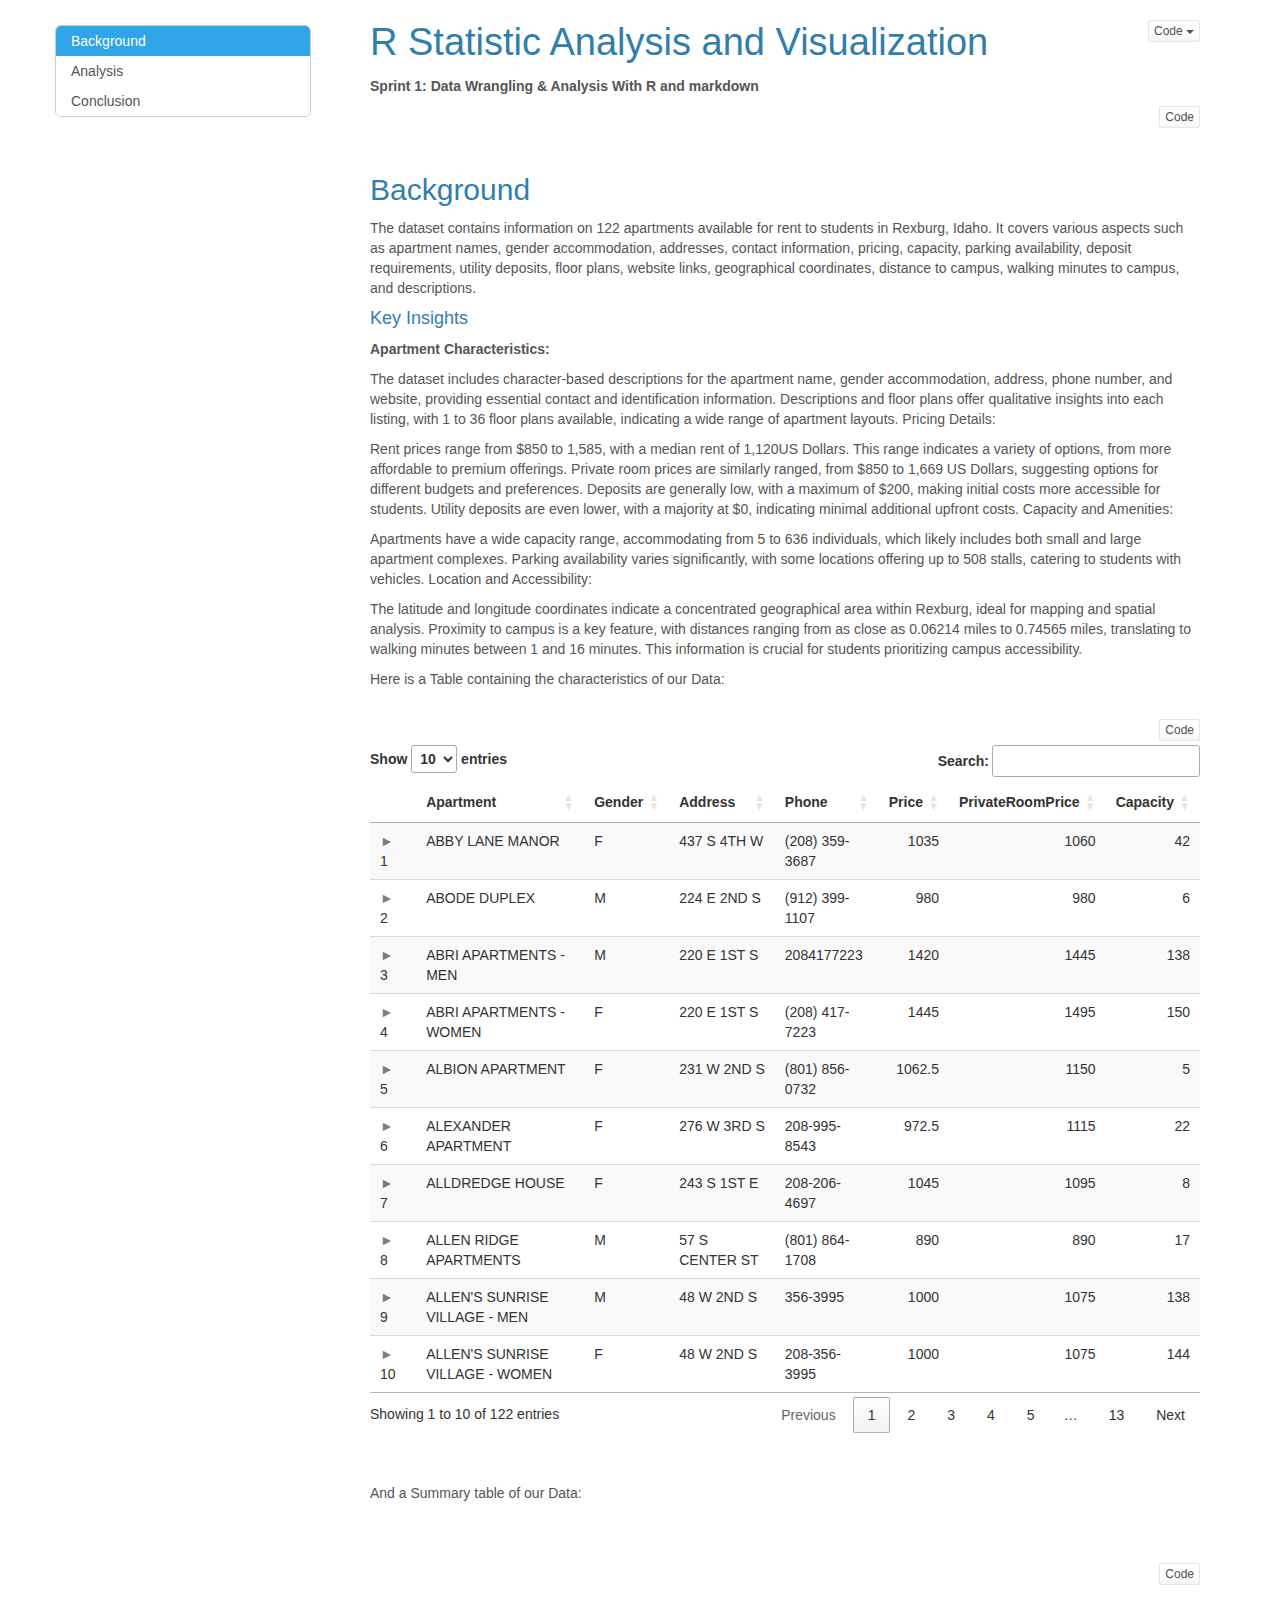
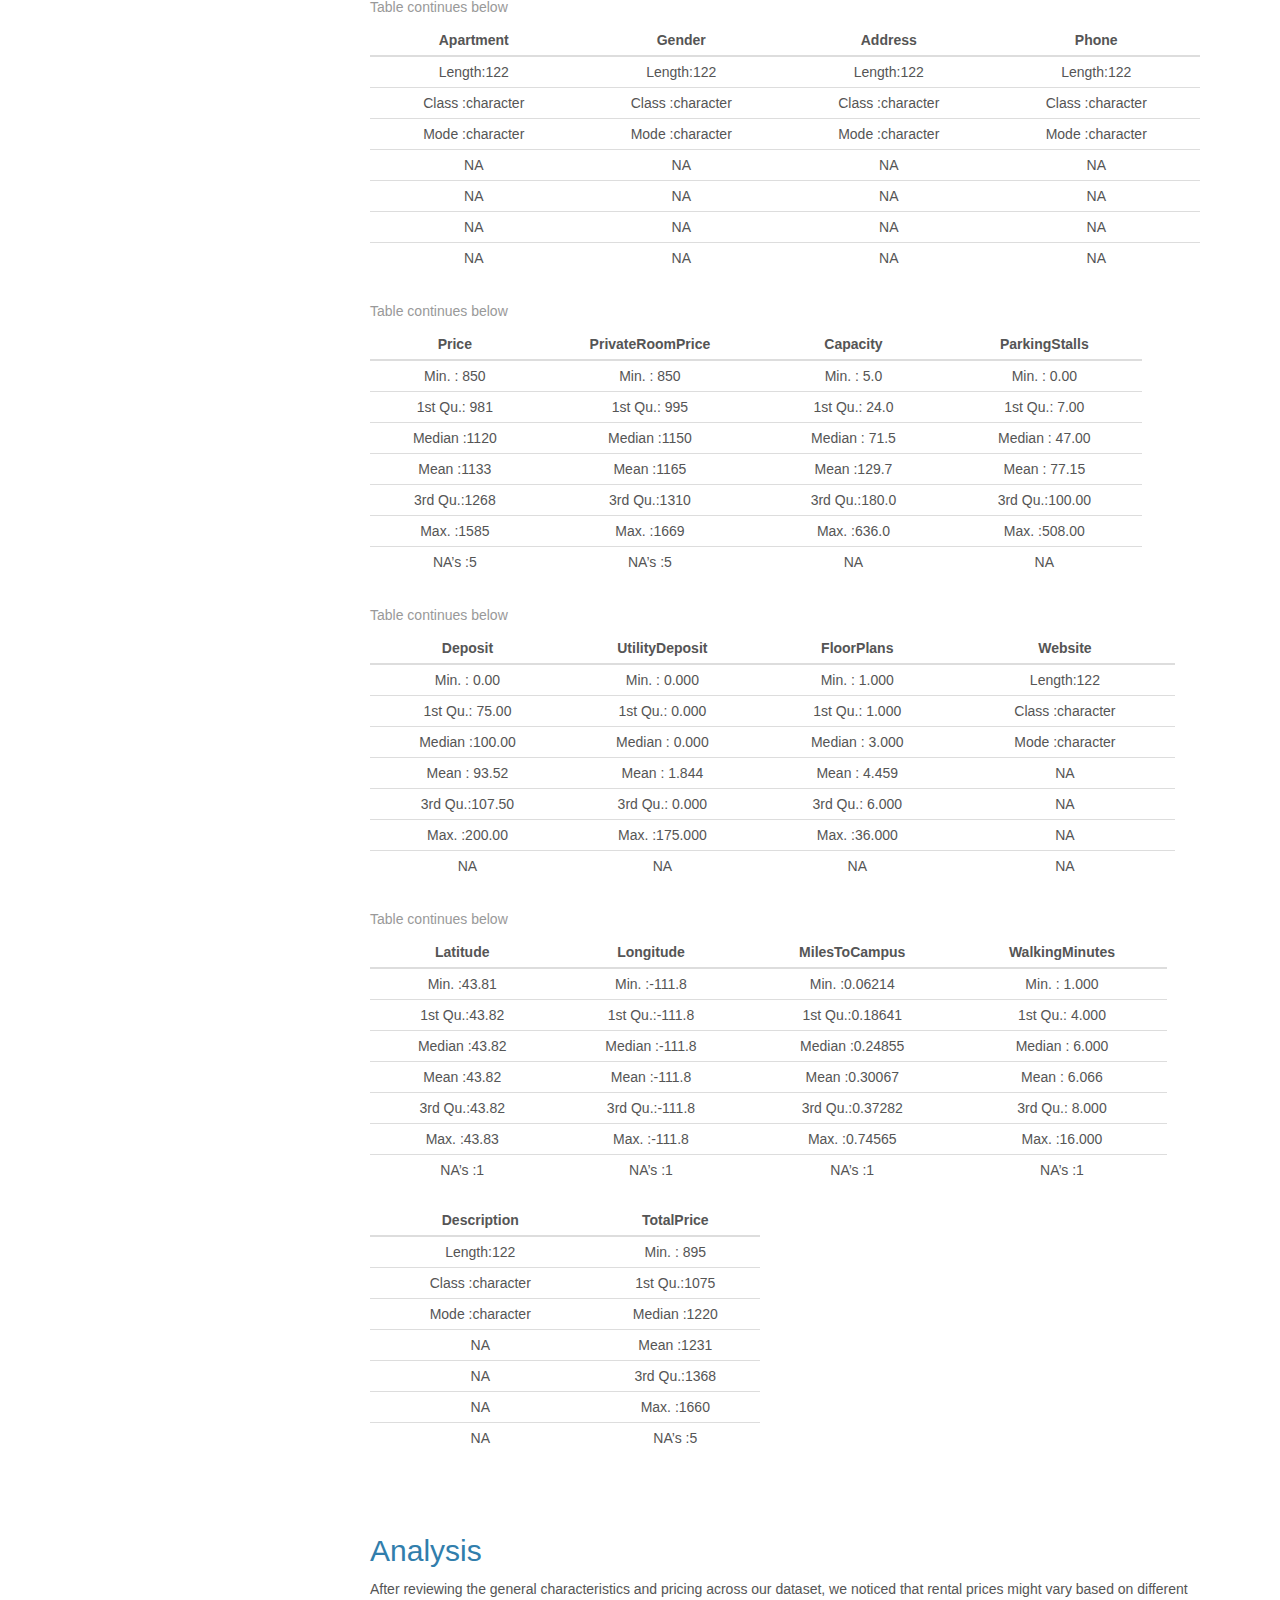
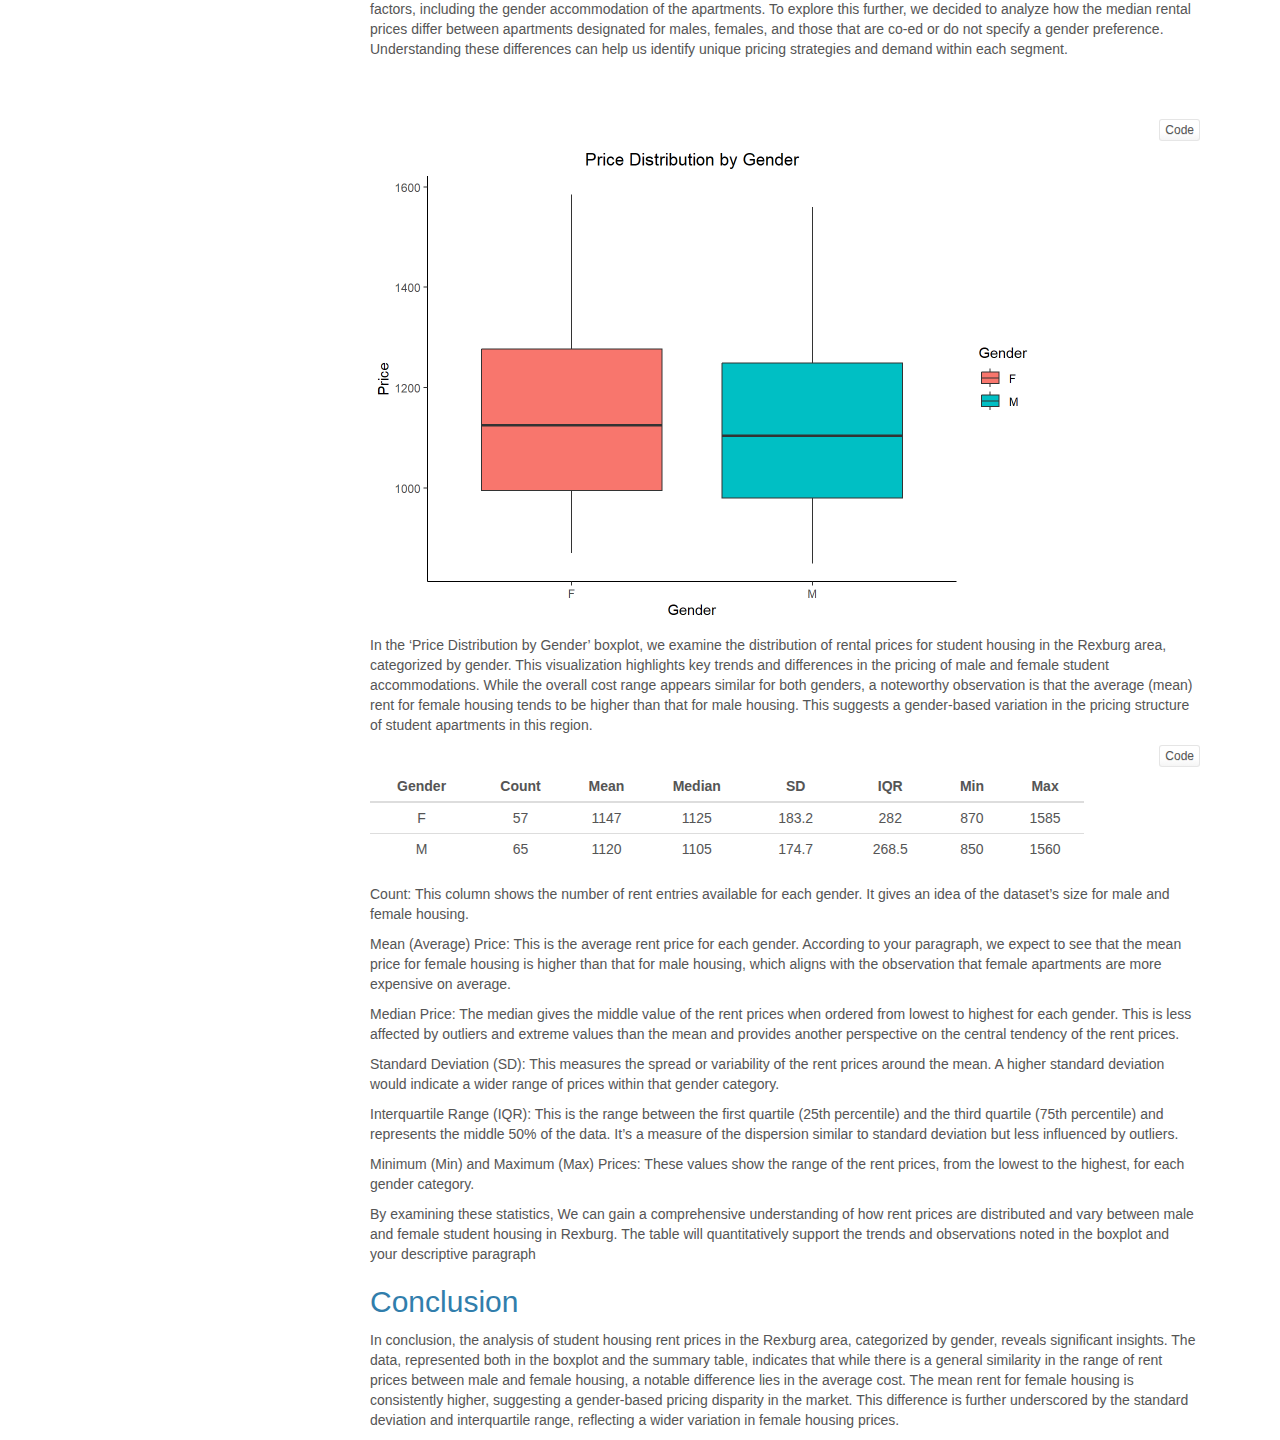
==== R Statistic Analysis and Visualization/R-Data-Analysis.html @ ce776a3b "update 5/12/24" ====
<!DOCTYPE html>

<html>

<head>

<meta charset="utf-8" />
<meta name="generator" content="pandoc" />
<meta http-equiv="X-UA-Compatible" content="IE=EDGE" />




<title>R Statistic Analysis and Visualization</title>

<script>// Pandoc 2.9 adds attributes on both header and div. We remove the former (to
// be compatible with the behavior of Pandoc < 2.8).
document.addEventListener('DOMContentLoaded', function(e) {
  var hs = document.querySelectorAll("div.section[class*='level'] > :first-child");
  var i, h, a;
  for (i = 0; i < hs.length; i++) {
    h = hs[i];
    if (!/^h[1-6]$/i.test(h.tagName)) continue;  // it should be a header h1-h6
    a = h.attributes;
    while (a.length > 0) h.removeAttribute(a[0].name);
  }
});
</script>
<script>/*! jQuery v3.6.0 | (c) OpenJS Foundation and other contributors | jquery.org/license */
!function(e,t){"use strict";"object"==typeof module&&"object"==typeof module.exports?module.exports=e.document?t(e,!0):function(e){if(!e.document)throw new Error("jQuery requires a window with a document");return t(e)}:t(e)}("undefined"!=typeof window?window:this,function(C,e){"use strict";var t=[],r=Object.getPrototypeOf,s=t.slice,g=t.flat?function(e){return t.flat.call(e)}:function(e){return t.concat.apply([],e)},u=t.push,i=t.indexOf,n={},o=n.toString,v=n.hasOwnProperty,a=v.toString,l=a.call(Object),y={},m=function(e){return"function"==typeof e&&"number"!=typeof e.nodeType&&"function"!=typeof e.item},x=function(e){return null!=e&&e===e.window},E=C.document,c={type:!0,src:!0,nonce:!0,noModule:!0};function b(e,t,n){var r,i,o=(n=n||E).createElement("script");if(o.text=e,t)for(r in c)(i=t[r]||t.getAttribute&&t.getAttribute(r))&&o.setAttribute(r,i);n.head.appendChild(o).parentNode.removeChild(o)}function w(e){return null==e?e+"":"object"==typeof e||"function"==typeof e?n[o.call(e)]||"object":typeof e}var f="3.6.0",S=function(e,t){return new S.fn.init(e,t)};function p(e){var t=!!e&&"length"in e&&e.length,n=w(e);return!m(e)&&!x(e)&&("array"===n||0===t||"number"==typeof t&&0<t&&t-1 in e)}S.fn=S.prototype={jquery:f,constructor:S,length:0,toArray:function(){return s.call(this)},get:function(e){return null==e?s.call(this):e<0?this[e+this.length]:this[e]},pushStack:function(e){var t=S.merge(this.constructor(),e);return t.prevObject=this,t},each:function(e){return S.each(this,e)},map:function(n){return this.pushStack(S.map(this,function(e,t){return n.call(e,t,e)}))},slice:function(){return this.pushStack(s.apply(this,arguments))},first:function(){return this.eq(0)},last:function(){return this.eq(-1)},even:function(){return this.pushStack(S.grep(this,function(e,t){return(t+1)%2}))},odd:function(){return this.pushStack(S.grep(this,function(e,t){return t%2}))},eq:function(e){var t=this.length,n=+e+(e<0?t:0);return this.pushStack(0<=n&&n<t?[this[n]]:[])},end:function(){return this.prevObject||this.constructor()},push:u,sort:t.sort,splice:t.splice},S.extend=S.fn.extend=function(){var e,t,n,r,i,o,a=arguments[0]||{},s=1,u=arguments.length,l=!1;for("boolean"==typeof a&&(l=a,a=arguments[s]||{},s++),"object"==typeof a||m(a)||(a={}),s===u&&(a=this,s--);s<u;s++)if(null!=(e=arguments[s]))for(t in e)r=e[t],"__proto__"!==t&&a!==r&&(l&&r&&(S.isPlainObject(r)||(i=Array.isArray(r)))?(n=a[t],o=i&&!Array.isArray(n)?[]:i||S.isPlainObject(n)?n:{},i=!1,a[t]=S.extend(l,o,r)):void 0!==r&&(a[t]=r));return a},S.extend({expando:"jQuery"+(f+Math.random()).replace(/\D/g,""),isReady:!0,error:function(e){throw new Error(e)},noop:function(){},isPlainObject:function(e){var t,n;return!(!e||"[object Object]"!==o.call(e))&&(!(t=r(e))||"function"==typeof(n=v.call(t,"constructor")&&t.constructor)&&a.call(n)===l)},isEmptyObject:function(e){var t;for(t in e)return!1;return!0},globalEval:function(e,t,n){b(e,{nonce:t&&t.nonce},n)},each:function(e,t){var n,r=0;if(p(e)){for(n=e.length;r<n;r++)if(!1===t.call(e[r],r,e[r]))break}else for(r in e)if(!1===t.call(e[r],r,e[r]))break;return e},makeArray:function(e,t){var n=t||[];return null!=e&&(p(Object(e))?S.merge(n,"string"==typeof e?[e]:e):u.call(n,e)),n},inArray:function(e,t,n){return null==t?-1:i.call(t,e,n)},merge:function(e,t){for(var n=+t.length,r=0,i=e.length;r<n;r++)e[i++]=t[r];return e.length=i,e},grep:function(e,t,n){for(var r=[],i=0,o=e.length,a=!n;i<o;i++)!t(e[i],i)!==a&&r.push(e[i]);return r},map:function(e,t,n){var r,i,o=0,a=[];if(p(e))for(r=e.length;o<r;o++)null!=(i=t(e[o],o,n))&&a.push(i);else for(o in e)null!=(i=t(e[o],o,n))&&a.push(i);return g(a)},guid:1,support:y}),"function"==typeof Symbol&&(S.fn[Symbol.iterator]=t[Symbol.iterator]),S.each("Boolean Number String Function Array Date RegExp Object Error Symbol".split(" "),function(e,t){n["[object "+t+"]"]=t.toLowerCase()});var d=function(n){var e,d,b,o,i,h,f,g,w,u,l,T,C,a,E,v,s,c,y,S="sizzle"+1*new Date,p=n.document,k=0,r=0,m=ue(),x=ue(),A=ue(),N=ue(),j=function(e,t){return e===t&&(l=!0),0},D={}.hasOwnProperty,t=[],q=t.pop,L=t.push,H=t.push,O=t.slice,P=function(e,t){for(var n=0,r=e.length;n<r;n++)if(e[n]===t)return n;return-1},R="checked|selected|async|autofocus|autoplay|controls|defer|disabled|hidden|ismap|loop|multiple|open|readonly|required|scoped",M="[\\x20\\t\\r\\n\\f]",I="(?:\\\\[\\da-fA-F]{1,6}"+M+"?|\\\\[^\\r\\n\\f]|[\\w-]|[^\0-\\x7f])+",W="\\["+M+"*("+I+")(?:"+M+"*([*^$|!~]?=)"+M+"*(?:'((?:\\\\.|[^\\\\'])*)'|\"((?:\\\\.|[^\\\\\"])*)\"|("+I+"))|)"+M+"*\\]",F=":("+I+")(?:\\((('((?:\\\\.|[^\\\\'])*)'|\"((?:\\\\.|[^\\\\\"])*)\")|((?:\\\\.|[^\\\\()[\\]]|"+W+")*)|.*)\\)|)",B=new RegExp(M+"+","g"),$=new RegExp("^"+M+"+|((?:^|[^\\\\])(?:\\\\.)*)"+M+"+$","g"),_=new RegExp("^"+M+"*,"+M+"*"),z=new RegExp("^"+M+"*([>+~]|"+M+")"+M+"*"),U=new RegExp(M+"|>"),X=new RegExp(F),V=new RegExp("^"+I+"$"),G={ID:new RegExp("^#("+I+")"),CLASS:new RegExp("^\\.("+I+")"),TAG:new RegExp("^("+I+"|[*])"),ATTR:new RegExp("^"+W),PSEUDO:new RegExp("^"+F),CHILD:new RegExp("^:(only|first|last|nth|nth-last)-(child|of-type)(?:\\("+M+"*(even|odd|(([+-]|)(\\d*)n|)"+M+"*(?:([+-]|)"+M+"*(\\d+)|))"+M+"*\\)|)","i"),bool:new RegExp("^(?:"+R+")$","i"),needsContext:new RegExp("^"+M+"*[>+~]|:(even|odd|eq|gt|lt|nth|first|last)(?:\\("+M+"*((?:-\\d)?\\d*)"+M+"*\\)|)(?=[^-]|$)","i")},Y=/HTML$/i,Q=/^(?:input|select|textarea|button)$/i,J=/^h\d$/i,K=/^[^{]+\{\s*\[native \w/,Z=/^(?:#([\w-]+)|(\w+)|\.([\w-]+))$/,ee=/[+~]/,te=new RegExp("\\\\[\\da-fA-F]{1,6}"+M+"?|\\\\([^\\r\\n\\f])","g"),ne=function(e,t){var n="0x"+e.slice(1)-65536;return t||(n<0?String.fromCharCode(n+65536):String.fromCharCode(n>>10|55296,1023&n|56320))},re=/([\0-\x1f\x7f]|^-?\d)|^-$|[^\0-\x1f\x7f-\uFFFF\w-]/g,ie=function(e,t){return t?"\0"===e?"\ufffd":e.slice(0,-1)+"\\"+e.charCodeAt(e.length-1).toString(16)+" ":"\\"+e},oe=function(){T()},ae=be(function(e){return!0===e.disabled&&"fieldset"===e.nodeName.toLowerCase()},{dir:"parentNode",next:"legend"});try{H.apply(t=O.call(p.childNodes),p.childNodes),t[p.childNodes.length].nodeType}catch(e){H={apply:t.length?function(e,t){L.apply(e,O.call(t))}:function(e,t){var n=e.length,r=0;while(e[n++]=t[r++]);e.length=n-1}}}function se(t,e,n,r){var i,o,a,s,u,l,c,f=e&&e.ownerDocument,p=e?e.nodeType:9;if(n=n||[],"string"!=typeof t||!t||1!==p&&9!==p&&11!==p)return n;if(!r&&(T(e),e=e||C,E)){if(11!==p&&(u=Z.exec(t)))if(i=u[1]){if(9===p){if(!(a=e.getElementById(i)))return n;if(a.id===i)return n.push(a),n}else if(f&&(a=f.getElementById(i))&&y(e,a)&&a.id===i)return n.push(a),n}else{if(u[2])return H.apply(n,e.getElementsByTagName(t)),n;if((i=u[3])&&d.getElementsByClassName&&e.getElementsByClassName)return H.apply(n,e.getElementsByClassName(i)),n}if(d.qsa&&!N[t+" "]&&(!v||!v.test(t))&&(1!==p||"object"!==e.nodeName.toLowerCase())){if(c=t,f=e,1===p&&(U.test(t)||z.test(t))){(f=ee.test(t)&&ye(e.parentNode)||e)===e&&d.scope||((s=e.getAttribute("id"))?s=s.replace(re,ie):e.setAttribute("id",s=S)),o=(l=h(t)).length;while(o--)l[o]=(s?"#"+s:":scope")+" "+xe(l[o]);c=l.join(",")}try{return H.apply(n,f.querySelectorAll(c)),n}catch(e){N(t,!0)}finally{s===S&&e.removeAttribute("id")}}}return g(t.replace($,"$1"),e,n,r)}function ue(){var r=[];return function e(t,n){return r.push(t+" ")>b.cacheLength&&delete e[r.shift()],e[t+" "]=n}}function le(e){return e[S]=!0,e}function ce(e){var t=C.createElement("fieldset");try{return!!e(t)}catch(e){return!1}finally{t.parentNode&&t.parentNode.removeChild(t),t=null}}function fe(e,t){var n=e.split("|"),r=n.length;while(r--)b.attrHandle[n[r]]=t}function pe(e,t){var n=t&&e,r=n&&1===e.nodeType&&1===t.nodeType&&e.sourceIndex-t.sourceIndex;if(r)return r;if(n)while(n=n.nextSibling)if(n===t)return-1;return e?1:-1}function de(t){return function(e){return"input"===e.nodeName.toLowerCase()&&e.type===t}}function he(n){return function(e){var t=e.nodeName.toLowerCase();return("input"===t||"button"===t)&&e.type===n}}function ge(t){return function(e){return"form"in e?e.parentNode&&!1===e.disabled?"label"in e?"label"in e.parentNode?e.parentNode.disabled===t:e.disabled===t:e.isDisabled===t||e.isDisabled!==!t&&ae(e)===t:e.disabled===t:"label"in e&&e.disabled===t}}function ve(a){return le(function(o){return o=+o,le(function(e,t){var n,r=a([],e.length,o),i=r.length;while(i--)e[n=r[i]]&&(e[n]=!(t[n]=e[n]))})})}function ye(e){return e&&"undefined"!=typeof e.getElementsByTagName&&e}for(e in d=se.support={},i=se.isXML=function(e){var t=e&&e.namespaceURI,n=e&&(e.ownerDocument||e).documentElement;return!Y.test(t||n&&n.nodeName||"HTML")},T=se.setDocument=function(e){var t,n,r=e?e.ownerDocument||e:p;return r!=C&&9===r.nodeType&&r.documentElement&&(a=(C=r).documentElement,E=!i(C),p!=C&&(n=C.defaultView)&&n.top!==n&&(n.addEventListener?n.addEventListener("unload",oe,!1):n.attachEvent&&n.attachEvent("onunload",oe)),d.scope=ce(function(e){return a.appendChild(e).appendChild(C.createElement("div")),"undefined"!=typeof e.querySelectorAll&&!e.querySelectorAll(":scope fieldset div").length}),d.attributes=ce(function(e){return e.className="i",!e.getAttribute("className")}),d.getElementsByTagName=ce(function(e){return e.appendChild(C.createComment("")),!e.getElementsByTagName("*").length}),d.getElementsByClassName=K.test(C.getElementsByClassName),d.getById=ce(function(e){return a.appendChild(e).id=S,!C.getElementsByName||!C.getElementsByName(S).length}),d.getById?(b.filter.ID=function(e){var t=e.replace(te,ne);return function(e){return e.getAttribute("id")===t}},b.find.ID=function(e,t){if("undefined"!=typeof t.getElementById&&E){var n=t.getElementById(e);return n?[n]:[]}}):(b.filter.ID=function(e){var n=e.replace(te,ne);return function(e){var t="undefined"!=typeof e.getAttributeNode&&e.getAttributeNode("id");return t&&t.value===n}},b.find.ID=function(e,t){if("undefined"!=typeof t.getElementById&&E){var n,r,i,o=t.getElementById(e);if(o){if((n=o.getAttributeNode("id"))&&n.value===e)return[o];i=t.getElementsByName(e),r=0;while(o=i[r++])if((n=o.getAttributeNode("id"))&&n.value===e)return[o]}return[]}}),b.find.TAG=d.getElementsByTagName?function(e,t){return"undefined"!=typeof t.getElementsByTagName?t.getElementsByTagName(e):d.qsa?t.querySelectorAll(e):void 0}:function(e,t){var n,r=[],i=0,o=t.getElementsByTagName(e);if("*"===e){while(n=o[i++])1===n.nodeType&&r.push(n);return r}return o},b.find.CLASS=d.getElementsByClassName&&function(e,t){if("undefined"!=typeof t.getElementsByClassName&&E)return t.getElementsByClassName(e)},s=[],v=[],(d.qsa=K.test(C.querySelectorAll))&&(ce(function(e){var t;a.appendChild(e).innerHTML="<a id='"+S+"'></a><select id='"+S+"-\r\\' msallowcapture=''><option selected=''></option></select>",e.querySelectorAll("[msallowcapture^='']").length&&v.push("[*^$]="+M+"*(?:''|\"\")"),e.querySelectorAll("[selected]").length||v.push("\\["+M+"*(?:value|"+R+")"),e.querySelectorAll("[id~="+S+"-]").length||v.push("~="),(t=C.createElement("input")).setAttribute("name",""),e.appendChild(t),e.querySelectorAll("[name='']").length||v.push("\\["+M+"*name"+M+"*="+M+"*(?:''|\"\")"),e.querySelectorAll(":checked").length||v.push(":checked"),e.querySelectorAll("a#"+S+"+*").length||v.push(".#.+[+~]"),e.querySelectorAll("\\\f"),v.push("[\\r\\n\\f]")}),ce(function(e){e.innerHTML="<a href='' disabled='disabled'></a><select disabled='disabled'><option/></select>";var t=C.createElement("input");t.setAttribute("type","hidden"),e.appendChild(t).setAttribute("name","D"),e.querySelectorAll("[name=d]").length&&v.push("name"+M+"*[*^$|!~]?="),2!==e.querySelectorAll(":enabled").length&&v.push(":enabled",":disabled"),a.appendChild(e).disabled=!0,2!==e.querySelectorAll(":disabled").length&&v.push(":enabled",":disabled"),e.querySelectorAll("*,:x"),v.push(",.*:")})),(d.matchesSelector=K.test(c=a.matches||a.webkitMatchesSelector||a.mozMatchesSelector||a.oMatchesSelector||a.msMatchesSelector))&&ce(function(e){d.disconnectedMatch=c.call(e,"*"),c.call(e,"[s!='']:x"),s.push("!=",F)}),v=v.length&&new RegExp(v.join("|")),s=s.length&&new RegExp(s.join("|")),t=K.test(a.compareDocumentPosition),y=t||K.test(a.contains)?function(e,t){var n=9===e.nodeType?e.documentElement:e,r=t&&t.parentNode;return e===r||!(!r||1!==r.nodeType||!(n.contains?n.contains(r):e.compareDocumentPosition&&16&e.compareDocumentPosition(r)))}:function(e,t){if(t)while(t=t.parentNode)if(t===e)return!0;return!1},j=t?function(e,t){if(e===t)return l=!0,0;var n=!e.compareDocumentPosition-!t.compareDocumentPosition;return n||(1&(n=(e.ownerDocument||e)==(t.ownerDocument||t)?e.compareDocumentPosition(t):1)||!d.sortDetached&&t.compareDocumentPosition(e)===n?e==C||e.ownerDocument==p&&y(p,e)?-1:t==C||t.ownerDocument==p&&y(p,t)?1:u?P(u,e)-P(u,t):0:4&n?-1:1)}:function(e,t){if(e===t)return l=!0,0;var n,r=0,i=e.parentNode,o=t.parentNode,a=[e],s=[t];if(!i||!o)return e==C?-1:t==C?1:i?-1:o?1:u?P(u,e)-P(u,t):0;if(i===o)return pe(e,t);n=e;while(n=n.parentNode)a.unshift(n);n=t;while(n=n.parentNode)s.unshift(n);while(a[r]===s[r])r++;return r?pe(a[r],s[r]):a[r]==p?-1:s[r]==p?1:0}),C},se.matches=function(e,t){return se(e,null,null,t)},se.matchesSelector=function(e,t){if(T(e),d.matchesSelector&&E&&!N[t+" "]&&(!s||!s.test(t))&&(!v||!v.test(t)))try{var n=c.call(e,t);if(n||d.disconnectedMatch||e.document&&11!==e.document.nodeType)return n}catch(e){N(t,!0)}return 0<se(t,C,null,[e]).length},se.contains=function(e,t){return(e.ownerDocument||e)!=C&&T(e),y(e,t)},se.attr=function(e,t){(e.ownerDocument||e)!=C&&T(e);var n=b.attrHandle[t.toLowerCase()],r=n&&D.call(b.attrHandle,t.toLowerCase())?n(e,t,!E):void 0;return void 0!==r?r:d.attributes||!E?e.getAttribute(t):(r=e.getAttributeNode(t))&&r.specified?r.value:null},se.escape=function(e){return(e+"").replace(re,ie)},se.error=function(e){throw new Error("Syntax error, unrecognized expression: "+e)},se.uniqueSort=function(e){var t,n=[],r=0,i=0;if(l=!d.detectDuplicates,u=!d.sortStable&&e.slice(0),e.sort(j),l){while(t=e[i++])t===e[i]&&(r=n.push(i));while(r--)e.splice(n[r],1)}return u=null,e},o=se.getText=function(e){var t,n="",r=0,i=e.nodeType;if(i){if(1===i||9===i||11===i){if("string"==typeof e.textContent)return e.textContent;for(e=e.firstChild;e;e=e.nextSibling)n+=o(e)}else if(3===i||4===i)return e.nodeValue}else while(t=e[r++])n+=o(t);return n},(b=se.selectors={cacheLength:50,createPseudo:le,match:G,attrHandle:{},find:{},relative:{">":{dir:"parentNode",first:!0}," ":{dir:"parentNode"},"+":{dir:"previousSibling",first:!0},"~":{dir:"previousSibling"}},preFilter:{ATTR:function(e){return e[1]=e[1].replace(te,ne),e[3]=(e[3]||e[4]||e[5]||"").replace(te,ne),"~="===e[2]&&(e[3]=" "+e[3]+" "),e.slice(0,4)},CHILD:function(e){return e[1]=e[1].toLowerCase(),"nth"===e[1].slice(0,3)?(e[3]||se.error(e[0]),e[4]=+(e[4]?e[5]+(e[6]||1):2*("even"===e[3]||"odd"===e[3])),e[5]=+(e[7]+e[8]||"odd"===e[3])):e[3]&&se.error(e[0]),e},PSEUDO:function(e){var t,n=!e[6]&&e[2];return G.CHILD.test(e[0])?null:(e[3]?e[2]=e[4]||e[5]||"":n&&X.test(n)&&(t=h(n,!0))&&(t=n.indexOf(")",n.length-t)-n.length)&&(e[0]=e[0].slice(0,t),e[2]=n.slice(0,t)),e.slice(0,3))}},filter:{TAG:function(e){var t=e.replace(te,ne).toLowerCase();return"*"===e?function(){return!0}:function(e){return e.nodeName&&e.nodeName.toLowerCase()===t}},CLASS:function(e){var t=m[e+" "];return t||(t=new RegExp("(^|"+M+")"+e+"("+M+"|$)"))&&m(e,function(e){return t.test("string"==typeof e.className&&e.className||"undefined"!=typeof e.getAttribute&&e.getAttribute("class")||"")})},ATTR:function(n,r,i){return function(e){var t=se.attr(e,n);return null==t?"!="===r:!r||(t+="","="===r?t===i:"!="===r?t!==i:"^="===r?i&&0===t.indexOf(i):"*="===r?i&&-1<t.indexOf(i):"$="===r?i&&t.slice(-i.length)===i:"~="===r?-1<(" "+t.replace(B," ")+" ").indexOf(i):"|="===r&&(t===i||t.slice(0,i.length+1)===i+"-"))}},CHILD:function(h,e,t,g,v){var y="nth"!==h.slice(0,3),m="last"!==h.slice(-4),x="of-type"===e;return 1===g&&0===v?function(e){return!!e.parentNode}:function(e,t,n){var r,i,o,a,s,u,l=y!==m?"nextSibling":"previousSibling",c=e.parentNode,f=x&&e.nodeName.toLowerCase(),p=!n&&!x,d=!1;if(c){if(y){while(l){a=e;while(a=a[l])if(x?a.nodeName.toLowerCase()===f:1===a.nodeType)return!1;u=l="only"===h&&!u&&"nextSibling"}return!0}if(u=[m?c.firstChild:c.lastChild],m&&p){d=(s=(r=(i=(o=(a=c)[S]||(a[S]={}))[a.uniqueID]||(o[a.uniqueID]={}))[h]||[])[0]===k&&r[1])&&r[2],a=s&&c.childNodes[s];while(a=++s&&a&&a[l]||(d=s=0)||u.pop())if(1===a.nodeType&&++d&&a===e){i[h]=[k,s,d];break}}else if(p&&(d=s=(r=(i=(o=(a=e)[S]||(a[S]={}))[a.uniqueID]||(o[a.uniqueID]={}))[h]||[])[0]===k&&r[1]),!1===d)while(a=++s&&a&&a[l]||(d=s=0)||u.pop())if((x?a.nodeName.toLowerCase()===f:1===a.nodeType)&&++d&&(p&&((i=(o=a[S]||(a[S]={}))[a.uniqueID]||(o[a.uniqueID]={}))[h]=[k,d]),a===e))break;return(d-=v)===g||d%g==0&&0<=d/g}}},PSEUDO:function(e,o){var t,a=b.pseudos[e]||b.setFilters[e.toLowerCase()]||se.error("unsupported pseudo: "+e);return a[S]?a(o):1<a.length?(t=[e,e,"",o],b.setFilters.hasOwnProperty(e.toLowerCase())?le(function(e,t){var n,r=a(e,o),i=r.length;while(i--)e[n=P(e,r[i])]=!(t[n]=r[i])}):function(e){return a(e,0,t)}):a}},pseudos:{not:le(function(e){var r=[],i=[],s=f(e.replace($,"$1"));return s[S]?le(function(e,t,n,r){var i,o=s(e,null,r,[]),a=e.length;while(a--)(i=o[a])&&(e[a]=!(t[a]=i))}):function(e,t,n){return r[0]=e,s(r,null,n,i),r[0]=null,!i.pop()}}),has:le(function(t){return function(e){return 0<se(t,e).length}}),contains:le(function(t){return t=t.replace(te,ne),function(e){return-1<(e.textContent||o(e)).indexOf(t)}}),lang:le(function(n){return V.test(n||"")||se.error("unsupported lang: "+n),n=n.replace(te,ne).toLowerCase(),function(e){var t;do{if(t=E?e.lang:e.getAttribute("xml:lang")||e.getAttribute("lang"))return(t=t.toLowerCase())===n||0===t.indexOf(n+"-")}while((e=e.parentNode)&&1===e.nodeType);return!1}}),target:function(e){var t=n.location&&n.location.hash;return t&&t.slice(1)===e.id},root:function(e){return e===a},focus:function(e){return e===C.activeElement&&(!C.hasFocus||C.hasFocus())&&!!(e.type||e.href||~e.tabIndex)},enabled:ge(!1),disabled:ge(!0),checked:function(e){var t=e.nodeName.toLowerCase();return"input"===t&&!!e.checked||"option"===t&&!!e.selected},selected:function(e){return e.parentNode&&e.parentNode.selectedIndex,!0===e.selected},empty:function(e){for(e=e.firstChild;e;e=e.nextSibling)if(e.nodeType<6)return!1;return!0},parent:function(e){return!b.pseudos.empty(e)},header:function(e){return J.test(e.nodeName)},input:function(e){return Q.test(e.nodeName)},button:function(e){var t=e.nodeName.toLowerCase();return"input"===t&&"button"===e.type||"button"===t},text:function(e){var t;return"input"===e.nodeName.toLowerCase()&&"text"===e.type&&(null==(t=e.getAttribute("type"))||"text"===t.toLowerCase())},first:ve(function(){return[0]}),last:ve(function(e,t){return[t-1]}),eq:ve(function(e,t,n){return[n<0?n+t:n]}),even:ve(function(e,t){for(var n=0;n<t;n+=2)e.push(n);return e}),odd:ve(function(e,t){for(var n=1;n<t;n+=2)e.push(n);return e}),lt:ve(function(e,t,n){for(var r=n<0?n+t:t<n?t:n;0<=--r;)e.push(r);return e}),gt:ve(function(e,t,n){for(var r=n<0?n+t:n;++r<t;)e.push(r);return e})}}).pseudos.nth=b.pseudos.eq,{radio:!0,checkbox:!0,file:!0,password:!0,image:!0})b.pseudos[e]=de(e);for(e in{submit:!0,reset:!0})b.pseudos[e]=he(e);function me(){}function xe(e){for(var t=0,n=e.length,r="";t<n;t++)r+=e[t].value;return r}function be(s,e,t){var u=e.dir,l=e.next,c=l||u,f=t&&"parentNode"===c,p=r++;return e.first?function(e,t,n){while(e=e[u])if(1===e.nodeType||f)return s(e,t,n);return!1}:function(e,t,n){var r,i,o,a=[k,p];if(n){while(e=e[u])if((1===e.nodeType||f)&&s(e,t,n))return!0}else while(e=e[u])if(1===e.nodeType||f)if(i=(o=e[S]||(e[S]={}))[e.uniqueID]||(o[e.uniqueID]={}),l&&l===e.nodeName.toLowerCase())e=e[u]||e;else{if((r=i[c])&&r[0]===k&&r[1]===p)return a[2]=r[2];if((i[c]=a)[2]=s(e,t,n))return!0}return!1}}function we(i){return 1<i.length?function(e,t,n){var r=i.length;while(r--)if(!i[r](e,t,n))return!1;return!0}:i[0]}function Te(e,t,n,r,i){for(var o,a=[],s=0,u=e.length,l=null!=t;s<u;s++)(o=e[s])&&(n&&!n(o,r,i)||(a.push(o),l&&t.push(s)));return a}function Ce(d,h,g,v,y,e){return v&&!v[S]&&(v=Ce(v)),y&&!y[S]&&(y=Ce(y,e)),le(function(e,t,n,r){var i,o,a,s=[],u=[],l=t.length,c=e||function(e,t,n){for(var r=0,i=t.length;r<i;r++)se(e,t[r],n);return n}(h||"*",n.nodeType?[n]:n,[]),f=!d||!e&&h?c:Te(c,s,d,n,r),p=g?y||(e?d:l||v)?[]:t:f;if(g&&g(f,p,n,r),v){i=Te(p,u),v(i,[],n,r),o=i.length;while(o--)(a=i[o])&&(p[u[o]]=!(f[u[o]]=a))}if(e){if(y||d){if(y){i=[],o=p.length;while(o--)(a=p[o])&&i.push(f[o]=a);y(null,p=[],i,r)}o=p.length;while(o--)(a=p[o])&&-1<(i=y?P(e,a):s[o])&&(e[i]=!(t[i]=a))}}else p=Te(p===t?p.splice(l,p.length):p),y?y(null,t,p,r):H.apply(t,p)})}function Ee(e){for(var i,t,n,r=e.length,o=b.relative[e[0].type],a=o||b.relative[" "],s=o?1:0,u=be(function(e){return e===i},a,!0),l=be(function(e){return-1<P(i,e)},a,!0),c=[function(e,t,n){var r=!o&&(n||t!==w)||((i=t).nodeType?u(e,t,n):l(e,t,n));return i=null,r}];s<r;s++)if(t=b.relative[e[s].type])c=[be(we(c),t)];else{if((t=b.filter[e[s].type].apply(null,e[s].matches))[S]){for(n=++s;n<r;n++)if(b.relative[e[n].type])break;return Ce(1<s&&we(c),1<s&&xe(e.slice(0,s-1).concat({value:" "===e[s-2].type?"*":""})).replace($,"$1"),t,s<n&&Ee(e.slice(s,n)),n<r&&Ee(e=e.slice(n)),n<r&&xe(e))}c.push(t)}return we(c)}return me.prototype=b.filters=b.pseudos,b.setFilters=new me,h=se.tokenize=function(e,t){var n,r,i,o,a,s,u,l=x[e+" "];if(l)return t?0:l.slice(0);a=e,s=[],u=b.preFilter;while(a){for(o in n&&!(r=_.exec(a))||(r&&(a=a.slice(r[0].length)||a),s.push(i=[])),n=!1,(r=z.exec(a))&&(n=r.shift(),i.push({value:n,type:r[0].replace($," ")}),a=a.slice(n.length)),b.filter)!(r=G[o].exec(a))||u[o]&&!(r=u[o](r))||(n=r.shift(),i.push({value:n,type:o,matches:r}),a=a.slice(n.length));if(!n)break}return t?a.length:a?se.error(e):x(e,s).slice(0)},f=se.compile=function(e,t){var n,v,y,m,x,r,i=[],o=[],a=A[e+" "];if(!a){t||(t=h(e)),n=t.length;while(n--)(a=Ee(t[n]))[S]?i.push(a):o.push(a);(a=A(e,(v=o,m=0<(y=i).length,x=0<v.length,r=function(e,t,n,r,i){var o,a,s,u=0,l="0",c=e&&[],f=[],p=w,d=e||x&&b.find.TAG("*",i),h=k+=null==p?1:Math.random()||.1,g=d.length;for(i&&(w=t==C||t||i);l!==g&&null!=(o=d[l]);l++){if(x&&o){a=0,t||o.ownerDocument==C||(T(o),n=!E);while(s=v[a++])if(s(o,t||C,n)){r.push(o);break}i&&(k=h)}m&&((o=!s&&o)&&u--,e&&c.push(o))}if(u+=l,m&&l!==u){a=0;while(s=y[a++])s(c,f,t,n);if(e){if(0<u)while(l--)c[l]||f[l]||(f[l]=q.call(r));f=Te(f)}H.apply(r,f),i&&!e&&0<f.length&&1<u+y.length&&se.uniqueSort(r)}return i&&(k=h,w=p),c},m?le(r):r))).selector=e}return a},g=se.select=function(e,t,n,r){var i,o,a,s,u,l="function"==typeof e&&e,c=!r&&h(e=l.selector||e);if(n=n||[],1===c.length){if(2<(o=c[0]=c[0].slice(0)).length&&"ID"===(a=o[0]).type&&9===t.nodeType&&E&&b.relative[o[1].type]){if(!(t=(b.find.ID(a.matches[0].replace(te,ne),t)||[])[0]))return n;l&&(t=t.parentNode),e=e.slice(o.shift().value.length)}i=G.needsContext.test(e)?0:o.length;while(i--){if(a=o[i],b.relative[s=a.type])break;if((u=b.find[s])&&(r=u(a.matches[0].replace(te,ne),ee.test(o[0].type)&&ye(t.parentNode)||t))){if(o.splice(i,1),!(e=r.length&&xe(o)))return H.apply(n,r),n;break}}}return(l||f(e,c))(r,t,!E,n,!t||ee.test(e)&&ye(t.parentNode)||t),n},d.sortStable=S.split("").sort(j).join("")===S,d.detectDuplicates=!!l,T(),d.sortDetached=ce(function(e){return 1&e.compareDocumentPosition(C.createElement("fieldset"))}),ce(function(e){return e.innerHTML="<a href='#'></a>","#"===e.firstChild.getAttribute("href")})||fe("type|href|height|width",function(e,t,n){if(!n)return e.getAttribute(t,"type"===t.toLowerCase()?1:2)}),d.attributes&&ce(function(e){return e.innerHTML="<input/>",e.firstChild.setAttribute("value",""),""===e.firstChild.getAttribute("value")})||fe("value",function(e,t,n){if(!n&&"input"===e.nodeName.toLowerCase())return e.defaultValue}),ce(function(e){return null==e.getAttribute("disabled")})||fe(R,function(e,t,n){var r;if(!n)return!0===e[t]?t.toLowerCase():(r=e.getAttributeNode(t))&&r.specified?r.value:null}),se}(C);S.find=d,S.expr=d.selectors,S.expr[":"]=S.expr.pseudos,S.uniqueSort=S.unique=d.uniqueSort,S.text=d.getText,S.isXMLDoc=d.isXML,S.contains=d.contains,S.escapeSelector=d.escape;var h=function(e,t,n){var r=[],i=void 0!==n;while((e=e[t])&&9!==e.nodeType)if(1===e.nodeType){if(i&&S(e).is(n))break;r.push(e)}return r},T=function(e,t){for(var n=[];e;e=e.nextSibling)1===e.nodeType&&e!==t&&n.push(e);return n},k=S.expr.match.needsContext;function A(e,t){return e.nodeName&&e.nodeName.toLowerCase()===t.toLowerCase()}var N=/^<([a-z][^\/\0>:\x20\t\r\n\f]*)[\x20\t\r\n\f]*\/?>(?:<\/\1>|)$/i;function j(e,n,r){return m(n)?S.grep(e,function(e,t){return!!n.call(e,t,e)!==r}):n.nodeType?S.grep(e,function(e){return e===n!==r}):"string"!=typeof n?S.grep(e,function(e){return-1<i.call(n,e)!==r}):S.filter(n,e,r)}S.filter=function(e,t,n){var r=t[0];return n&&(e=":not("+e+")"),1===t.length&&1===r.nodeType?S.find.matchesSelector(r,e)?[r]:[]:S.find.matches(e,S.grep(t,function(e){return 1===e.nodeType}))},S.fn.extend({find:function(e){var t,n,r=this.length,i=this;if("string"!=typeof e)return this.pushStack(S(e).filter(function(){for(t=0;t<r;t++)if(S.contains(i[t],this))return!0}));for(n=this.pushStack([]),t=0;t<r;t++)S.find(e,i[t],n);return 1<r?S.uniqueSort(n):n},filter:function(e){return this.pushStack(j(this,e||[],!1))},not:function(e){return this.pushStack(j(this,e||[],!0))},is:function(e){return!!j(this,"string"==typeof e&&k.test(e)?S(e):e||[],!1).length}});var D,q=/^(?:\s*(<[\w\W]+>)[^>]*|#([\w-]+))$/;(S.fn.init=function(e,t,n){var r,i;if(!e)return this;if(n=n||D,"string"==typeof e){if(!(r="<"===e[0]&&">"===e[e.length-1]&&3<=e.length?[null,e,null]:q.exec(e))||!r[1]&&t)return!t||t.jquery?(t||n).find(e):this.constructor(t).find(e);if(r[1]){if(t=t instanceof S?t[0]:t,S.merge(this,S.parseHTML(r[1],t&&t.nodeType?t.ownerDocument||t:E,!0)),N.test(r[1])&&S.isPlainObject(t))for(r in t)m(this[r])?this[r](t[r]):this.attr(r,t[r]);return this}return(i=E.getElementById(r[2]))&&(this[0]=i,this.length=1),this}return e.nodeType?(this[0]=e,this.length=1,this):m(e)?void 0!==n.ready?n.ready(e):e(S):S.makeArray(e,this)}).prototype=S.fn,D=S(E);var L=/^(?:parents|prev(?:Until|All))/,H={children:!0,contents:!0,next:!0,prev:!0};function O(e,t){while((e=e[t])&&1!==e.nodeType);return e}S.fn.extend({has:function(e){var t=S(e,this),n=t.length;return this.filter(function(){for(var e=0;e<n;e++)if(S.contains(this,t[e]))return!0})},closest:function(e,t){var n,r=0,i=this.length,o=[],a="string"!=typeof e&&S(e);if(!k.test(e))for(;r<i;r++)for(n=this[r];n&&n!==t;n=n.parentNode)if(n.nodeType<11&&(a?-1<a.index(n):1===n.nodeType&&S.find.matchesSelector(n,e))){o.push(n);break}return this.pushStack(1<o.length?S.uniqueSort(o):o)},index:function(e){return e?"string"==typeof e?i.call(S(e),this[0]):i.call(this,e.jquery?e[0]:e):this[0]&&this[0].parentNode?this.first().prevAll().length:-1},add:function(e,t){return this.pushStack(S.uniqueSort(S.merge(this.get(),S(e,t))))},addBack:function(e){return this.add(null==e?this.prevObject:this.prevObject.filter(e))}}),S.each({parent:function(e){var t=e.parentNode;return t&&11!==t.nodeType?t:null},parents:function(e){return h(e,"parentNode")},parentsUntil:function(e,t,n){return h(e,"parentNode",n)},next:function(e){return O(e,"nextSibling")},prev:function(e){return O(e,"previousSibling")},nextAll:function(e){return h(e,"nextSibling")},prevAll:function(e){return h(e,"previousSibling")},nextUntil:function(e,t,n){return h(e,"nextSibling",n)},prevUntil:function(e,t,n){return h(e,"previousSibling",n)},siblings:function(e){return T((e.parentNode||{}).firstChild,e)},children:function(e){return T(e.firstChild)},contents:function(e){return null!=e.contentDocument&&r(e.contentDocument)?e.contentDocument:(A(e,"template")&&(e=e.content||e),S.merge([],e.childNodes))}},function(r,i){S.fn[r]=function(e,t){var n=S.map(this,i,e);return"Until"!==r.slice(-5)&&(t=e),t&&"string"==typeof t&&(n=S.filter(t,n)),1<this.length&&(H[r]||S.uniqueSort(n),L.test(r)&&n.reverse()),this.pushStack(n)}});var P=/[^\x20\t\r\n\f]+/g;function R(e){return e}function M(e){throw e}function I(e,t,n,r){var i;try{e&&m(i=e.promise)?i.call(e).done(t).fail(n):e&&m(i=e.then)?i.call(e,t,n):t.apply(void 0,[e].slice(r))}catch(e){n.apply(void 0,[e])}}S.Callbacks=function(r){var e,n;r="string"==typeof r?(e=r,n={},S.each(e.match(P)||[],function(e,t){n[t]=!0}),n):S.extend({},r);var i,t,o,a,s=[],u=[],l=-1,c=function(){for(a=a||r.once,o=i=!0;u.length;l=-1){t=u.shift();while(++l<s.length)!1===s[l].apply(t[0],t[1])&&r.stopOnFalse&&(l=s.length,t=!1)}r.memory||(t=!1),i=!1,a&&(s=t?[]:"")},f={add:function(){return s&&(t&&!i&&(l=s.length-1,u.push(t)),function n(e){S.each(e,function(e,t){m(t)?r.unique&&f.has(t)||s.push(t):t&&t.length&&"string"!==w(t)&&n(t)})}(arguments),t&&!i&&c()),this},remove:function(){return S.each(arguments,function(e,t){var n;while(-1<(n=S.inArray(t,s,n)))s.splice(n,1),n<=l&&l--}),this},has:function(e){return e?-1<S.inArray(e,s):0<s.length},empty:function(){return s&&(s=[]),this},disable:function(){return a=u=[],s=t="",this},disabled:function(){return!s},lock:function(){return a=u=[],t||i||(s=t=""),this},locked:function(){return!!a},fireWith:function(e,t){return a||(t=[e,(t=t||[]).slice?t.slice():t],u.push(t),i||c()),this},fire:function(){return f.fireWith(this,arguments),this},fired:function(){return!!o}};return f},S.extend({Deferred:function(e){var o=[["notify","progress",S.Callbacks("memory"),S.Callbacks("memory"),2],["resolve","done",S.Callbacks("once memory"),S.Callbacks("once memory"),0,"resolved"],["reject","fail",S.Callbacks("once memory"),S.Callbacks("once memory"),1,"rejected"]],i="pending",a={state:function(){return i},always:function(){return s.done(arguments).fail(arguments),this},"catch":function(e){return a.then(null,e)},pipe:function(){var i=arguments;return S.Deferred(function(r){S.each(o,function(e,t){var n=m(i[t[4]])&&i[t[4]];s[t[1]](function(){var e=n&&n.apply(this,arguments);e&&m(e.promise)?e.promise().progress(r.notify).done(r.resolve).fail(r.reject):r[t[0]+"With"](this,n?[e]:arguments)})}),i=null}).promise()},then:function(t,n,r){var u=0;function l(i,o,a,s){return function(){var n=this,r=arguments,e=function(){var e,t;if(!(i<u)){if((e=a.apply(n,r))===o.promise())throw new TypeError("Thenable self-resolution");t=e&&("object"==typeof e||"function"==typeof e)&&e.then,m(t)?s?t.call(e,l(u,o,R,s),l(u,o,M,s)):(u++,t.call(e,l(u,o,R,s),l(u,o,M,s),l(u,o,R,o.notifyWith))):(a!==R&&(n=void 0,r=[e]),(s||o.resolveWith)(n,r))}},t=s?e:function(){try{e()}catch(e){S.Deferred.exceptionHook&&S.Deferred.exceptionHook(e,t.stackTrace),u<=i+1&&(a!==M&&(n=void 0,r=[e]),o.rejectWith(n,r))}};i?t():(S.Deferred.getStackHook&&(t.stackTrace=S.Deferred.getStackHook()),C.setTimeout(t))}}return S.Deferred(function(e){o[0][3].add(l(0,e,m(r)?r:R,e.notifyWith)),o[1][3].add(l(0,e,m(t)?t:R)),o[2][3].add(l(0,e,m(n)?n:M))}).promise()},promise:function(e){return null!=e?S.extend(e,a):a}},s={};return S.each(o,function(e,t){var n=t[2],r=t[5];a[t[1]]=n.add,r&&n.add(function(){i=r},o[3-e][2].disable,o[3-e][3].disable,o[0][2].lock,o[0][3].lock),n.add(t[3].fire),s[t[0]]=function(){return s[t[0]+"With"](this===s?void 0:this,arguments),this},s[t[0]+"With"]=n.fireWith}),a.promise(s),e&&e.call(s,s),s},when:function(e){var n=arguments.length,t=n,r=Array(t),i=s.call(arguments),o=S.Deferred(),a=function(t){return function(e){r[t]=this,i[t]=1<arguments.length?s.call(arguments):e,--n||o.resolveWith(r,i)}};if(n<=1&&(I(e,o.done(a(t)).resolve,o.reject,!n),"pending"===o.state()||m(i[t]&&i[t].then)))return o.then();while(t--)I(i[t],a(t),o.reject);return o.promise()}});var W=/^(Eval|Internal|Range|Reference|Syntax|Type|URI)Error$/;S.Deferred.exceptionHook=function(e,t){C.console&&C.console.warn&&e&&W.test(e.name)&&C.console.warn("jQuery.Deferred exception: "+e.message,e.stack,t)},S.readyException=function(e){C.setTimeout(function(){throw e})};var F=S.Deferred();function B(){E.removeEventListener("DOMContentLoaded",B),C.removeEventListener("load",B),S.ready()}S.fn.ready=function(e){return F.then(e)["catch"](function(e){S.readyException(e)}),this},S.extend({isReady:!1,readyWait:1,ready:function(e){(!0===e?--S.readyWait:S.isReady)||(S.isReady=!0)!==e&&0<--S.readyWait||F.resolveWith(E,[S])}}),S.ready.then=F.then,"complete"===E.readyState||"loading"!==E.readyState&&!E.documentElement.doScroll?C.setTimeout(S.ready):(E.addEventListener("DOMContentLoaded",B),C.addEventListener("load",B));var $=function(e,t,n,r,i,o,a){var s=0,u=e.length,l=null==n;if("object"===w(n))for(s in i=!0,n)$(e,t,s,n[s],!0,o,a);else if(void 0!==r&&(i=!0,m(r)||(a=!0),l&&(a?(t.call(e,r),t=null):(l=t,t=function(e,t,n){return l.call(S(e),n)})),t))for(;s<u;s++)t(e[s],n,a?r:r.call(e[s],s,t(e[s],n)));return i?e:l?t.call(e):u?t(e[0],n):o},_=/^-ms-/,z=/-([a-z])/g;function U(e,t){return t.toUpperCase()}function X(e){return e.replace(_,"ms-").replace(z,U)}var V=function(e){return 1===e.nodeType||9===e.nodeType||!+e.nodeType};function G(){this.expando=S.expando+G.uid++}G.uid=1,G.prototype={cache:function(e){var t=e[this.expando];return t||(t={},V(e)&&(e.nodeType?e[this.expando]=t:Object.defineProperty(e,this.expando,{value:t,configurable:!0}))),t},set:function(e,t,n){var r,i=this.cache(e);if("string"==typeof t)i[X(t)]=n;else for(r in t)i[X(r)]=t[r];return i},get:function(e,t){return void 0===t?this.cache(e):e[this.expando]&&e[this.expando][X(t)]},access:function(e,t,n){return void 0===t||t&&"string"==typeof t&&void 0===n?this.get(e,t):(this.set(e,t,n),void 0!==n?n:t)},remove:function(e,t){var n,r=e[this.expando];if(void 0!==r){if(void 0!==t){n=(t=Array.isArray(t)?t.map(X):(t=X(t))in r?[t]:t.match(P)||[]).length;while(n--)delete r[t[n]]}(void 0===t||S.isEmptyObject(r))&&(e.nodeType?e[this.expando]=void 0:delete e[this.expando])}},hasData:function(e){var t=e[this.expando];return void 0!==t&&!S.isEmptyObject(t)}};var Y=new G,Q=new G,J=/^(?:\{[\w\W]*\}|\[[\w\W]*\])$/,K=/[A-Z]/g;function Z(e,t,n){var r,i;if(void 0===n&&1===e.nodeType)if(r="data-"+t.replace(K,"-$&").toLowerCase(),"string"==typeof(n=e.getAttribute(r))){try{n="true"===(i=n)||"false"!==i&&("null"===i?null:i===+i+""?+i:J.test(i)?JSON.parse(i):i)}catch(e){}Q.set(e,t,n)}else n=void 0;return n}S.extend({hasData:function(e){return Q.hasData(e)||Y.hasData(e)},data:function(e,t,n){return Q.access(e,t,n)},removeData:function(e,t){Q.remove(e,t)},_data:function(e,t,n){return Y.access(e,t,n)},_removeData:function(e,t){Y.remove(e,t)}}),S.fn.extend({data:function(n,e){var t,r,i,o=this[0],a=o&&o.attributes;if(void 0===n){if(this.length&&(i=Q.get(o),1===o.nodeType&&!Y.get(o,"hasDataAttrs"))){t=a.length;while(t--)a[t]&&0===(r=a[t].name).indexOf("data-")&&(r=X(r.slice(5)),Z(o,r,i[r]));Y.set(o,"hasDataAttrs",!0)}return i}return"object"==typeof n?this.each(function(){Q.set(this,n)}):$(this,function(e){var t;if(o&&void 0===e)return void 0!==(t=Q.get(o,n))?t:void 0!==(t=Z(o,n))?t:void 0;this.each(function(){Q.set(this,n,e)})},null,e,1<arguments.length,null,!0)},removeData:function(e){return this.each(function(){Q.remove(this,e)})}}),S.extend({queue:function(e,t,n){var r;if(e)return t=(t||"fx")+"queue",r=Y.get(e,t),n&&(!r||Array.isArray(n)?r=Y.access(e,t,S.makeArray(n)):r.push(n)),r||[]},dequeue:function(e,t){t=t||"fx";var n=S.queue(e,t),r=n.length,i=n.shift(),o=S._queueHooks(e,t);"inprogress"===i&&(i=n.shift(),r--),i&&("fx"===t&&n.unshift("inprogress"),delete o.stop,i.call(e,function(){S.dequeue(e,t)},o)),!r&&o&&o.empty.fire()},_queueHooks:function(e,t){var n=t+"queueHooks";return Y.get(e,n)||Y.access(e,n,{empty:S.Callbacks("once memory").add(function(){Y.remove(e,[t+"queue",n])})})}}),S.fn.extend({queue:function(t,n){var e=2;return"string"!=typeof t&&(n=t,t="fx",e--),arguments.length<e?S.queue(this[0],t):void 0===n?this:this.each(function(){var e=S.queue(this,t,n);S._queueHooks(this,t),"fx"===t&&"inprogress"!==e[0]&&S.dequeue(this,t)})},dequeue:function(e){return this.each(function(){S.dequeue(this,e)})},clearQueue:function(e){return this.queue(e||"fx",[])},promise:function(e,t){var n,r=1,i=S.Deferred(),o=this,a=this.length,s=function(){--r||i.resolveWith(o,[o])};"string"!=typeof e&&(t=e,e=void 0),e=e||"fx";while(a--)(n=Y.get(o[a],e+"queueHooks"))&&n.empty&&(r++,n.empty.add(s));return s(),i.promise(t)}});var ee=/[+-]?(?:\d*\.|)\d+(?:[eE][+-]?\d+|)/.source,te=new RegExp("^(?:([+-])=|)("+ee+")([a-z%]*)$","i"),ne=["Top","Right","Bottom","Left"],re=E.documentElement,ie=function(e){return S.contains(e.ownerDocument,e)},oe={composed:!0};re.getRootNode&&(ie=function(e){return S.contains(e.ownerDocument,e)||e.getRootNode(oe)===e.ownerDocument});var ae=function(e,t){return"none"===(e=t||e).style.display||""===e.style.display&&ie(e)&&"none"===S.css(e,"display")};function se(e,t,n,r){var i,o,a=20,s=r?function(){return r.cur()}:function(){return S.css(e,t,"")},u=s(),l=n&&n[3]||(S.cssNumber[t]?"":"px"),c=e.nodeType&&(S.cssNumber[t]||"px"!==l&&+u)&&te.exec(S.css(e,t));if(c&&c[3]!==l){u/=2,l=l||c[3],c=+u||1;while(a--)S.style(e,t,c+l),(1-o)*(1-(o=s()/u||.5))<=0&&(a=0),c/=o;c*=2,S.style(e,t,c+l),n=n||[]}return n&&(c=+c||+u||0,i=n[1]?c+(n[1]+1)*n[2]:+n[2],r&&(r.unit=l,r.start=c,r.end=i)),i}var ue={};function le(e,t){for(var n,r,i,o,a,s,u,l=[],c=0,f=e.length;c<f;c++)(r=e[c]).style&&(n=r.style.display,t?("none"===n&&(l[c]=Y.get(r,"display")||null,l[c]||(r.style.display="")),""===r.style.display&&ae(r)&&(l[c]=(u=a=o=void 0,a=(i=r).ownerDocument,s=i.nodeName,(u=ue[s])||(o=a.body.appendChild(a.createElement(s)),u=S.css(o,"display"),o.parentNode.removeChild(o),"none"===u&&(u="block"),ue[s]=u)))):"none"!==n&&(l[c]="none",Y.set(r,"display",n)));for(c=0;c<f;c++)null!=l[c]&&(e[c].style.display=l[c]);return e}S.fn.extend({show:function(){return le(this,!0)},hide:function(){return le(this)},toggle:function(e){return"boolean"==typeof e?e?this.show():this.hide():this.each(function(){ae(this)?S(this).show():S(this).hide()})}});var ce,fe,pe=/^(?:checkbox|radio)$/i,de=/<([a-z][^\/\0>\x20\t\r\n\f]*)/i,he=/^$|^module$|\/(?:java|ecma)script/i;ce=E.createDocumentFragment().appendChild(E.createElement("div")),(fe=E.createElement("input")).setAttribute("type","radio"),fe.setAttribute("checked","checked"),fe.setAttribute("name","t"),ce.appendChild(fe),y.checkClone=ce.cloneNode(!0).cloneNode(!0).lastChild.checked,ce.innerHTML="<textarea>x</textarea>",y.noCloneChecked=!!ce.cloneNode(!0).lastChild.defaultValue,ce.innerHTML="<option></option>",y.option=!!ce.lastChild;var ge={thead:[1,"<table>","</table>"],col:[2,"<table><colgroup>","</colgroup></table>"],tr:[2,"<table><tbody>","</tbody></table>"],td:[3,"<table><tbody><tr>","</tr></tbody></table>"],_default:[0,"",""]};function ve(e,t){var n;return n="undefined"!=typeof e.getElementsByTagName?e.getElementsByTagName(t||"*"):"undefined"!=typeof e.querySelectorAll?e.querySelectorAll(t||"*"):[],void 0===t||t&&A(e,t)?S.merge([e],n):n}function ye(e,t){for(var n=0,r=e.length;n<r;n++)Y.set(e[n],"globalEval",!t||Y.get(t[n],"globalEval"))}ge.tbody=ge.tfoot=ge.colgroup=ge.caption=ge.thead,ge.th=ge.td,y.option||(ge.optgroup=ge.option=[1,"<select multiple='multiple'>","</select>"]);var me=/<|&#?\w+;/;function xe(e,t,n,r,i){for(var o,a,s,u,l,c,f=t.createDocumentFragment(),p=[],d=0,h=e.length;d<h;d++)if((o=e[d])||0===o)if("object"===w(o))S.merge(p,o.nodeType?[o]:o);else if(me.test(o)){a=a||f.appendChild(t.createElement("div")),s=(de.exec(o)||["",""])[1].toLowerCase(),u=ge[s]||ge._default,a.innerHTML=u[1]+S.htmlPrefilter(o)+u[2],c=u[0];while(c--)a=a.lastChild;S.merge(p,a.childNodes),(a=f.firstChild).textContent=""}else p.push(t.createTextNode(o));f.textContent="",d=0;while(o=p[d++])if(r&&-1<S.inArray(o,r))i&&i.push(o);else if(l=ie(o),a=ve(f.appendChild(o),"script"),l&&ye(a),n){c=0;while(o=a[c++])he.test(o.type||"")&&n.push(o)}return f}var be=/^([^.]*)(?:\.(.+)|)/;function we(){return!0}function Te(){return!1}function Ce(e,t){return e===function(){try{return E.activeElement}catch(e){}}()==("focus"===t)}function Ee(e,t,n,r,i,o){var a,s;if("object"==typeof t){for(s in"string"!=typeof n&&(r=r||n,n=void 0),t)Ee(e,s,n,r,t[s],o);return e}if(null==r&&null==i?(i=n,r=n=void 0):null==i&&("string"==typeof n?(i=r,r=void 0):(i=r,r=n,n=void 0)),!1===i)i=Te;else if(!i)return e;return 1===o&&(a=i,(i=function(e){return S().off(e),a.apply(this,arguments)}).guid=a.guid||(a.guid=S.guid++)),e.each(function(){S.event.add(this,t,i,r,n)})}function Se(e,i,o){o?(Y.set(e,i,!1),S.event.add(e,i,{namespace:!1,handler:function(e){var t,n,r=Y.get(this,i);if(1&e.isTrigger&&this[i]){if(r.length)(S.event.special[i]||{}).delegateType&&e.stopPropagation();else if(r=s.call(arguments),Y.set(this,i,r),t=o(this,i),this[i](),r!==(n=Y.get(this,i))||t?Y.set(this,i,!1):n={},r!==n)return e.stopImmediatePropagation(),e.preventDefault(),n&&n.value}else r.length&&(Y.set(this,i,{value:S.event.trigger(S.extend(r[0],S.Event.prototype),r.slice(1),this)}),e.stopImmediatePropagation())}})):void 0===Y.get(e,i)&&S.event.add(e,i,we)}S.event={global:{},add:function(t,e,n,r,i){var o,a,s,u,l,c,f,p,d,h,g,v=Y.get(t);if(V(t)){n.handler&&(n=(o=n).handler,i=o.selector),i&&S.find.matchesSelector(re,i),n.guid||(n.guid=S.guid++),(u=v.events)||(u=v.events=Object.create(null)),(a=v.handle)||(a=v.handle=function(e){return"undefined"!=typeof S&&S.event.triggered!==e.type?S.event.dispatch.apply(t,arguments):void 0}),l=(e=(e||"").match(P)||[""]).length;while(l--)d=g=(s=be.exec(e[l])||[])[1],h=(s[2]||"").split(".").sort(),d&&(f=S.event.special[d]||{},d=(i?f.delegateType:f.bindType)||d,f=S.event.special[d]||{},c=S.extend({type:d,origType:g,data:r,handler:n,guid:n.guid,selector:i,needsContext:i&&S.expr.match.needsContext.test(i),namespace:h.join(".")},o),(p=u[d])||((p=u[d]=[]).delegateCount=0,f.setup&&!1!==f.setup.call(t,r,h,a)||t.addEventListener&&t.addEventListener(d,a)),f.add&&(f.add.call(t,c),c.handler.guid||(c.handler.guid=n.guid)),i?p.splice(p.delegateCount++,0,c):p.push(c),S.event.global[d]=!0)}},remove:function(e,t,n,r,i){var o,a,s,u,l,c,f,p,d,h,g,v=Y.hasData(e)&&Y.get(e);if(v&&(u=v.events)){l=(t=(t||"").match(P)||[""]).length;while(l--)if(d=g=(s=be.exec(t[l])||[])[1],h=(s[2]||"").split(".").sort(),d){f=S.event.special[d]||{},p=u[d=(r?f.delegateType:f.bindType)||d]||[],s=s[2]&&new RegExp("(^|\\.)"+h.join("\\.(?:.*\\.|)")+"(\\.|$)"),a=o=p.length;while(o--)c=p[o],!i&&g!==c.origType||n&&n.guid!==c.guid||s&&!s.test(c.namespace)||r&&r!==c.selector&&("**"!==r||!c.selector)||(p.splice(o,1),c.selector&&p.delegateCount--,f.remove&&f.remove.call(e,c));a&&!p.length&&(f.teardown&&!1!==f.teardown.call(e,h,v.handle)||S.removeEvent(e,d,v.handle),delete u[d])}else for(d in u)S.event.remove(e,d+t[l],n,r,!0);S.isEmptyObject(u)&&Y.remove(e,"handle events")}},dispatch:function(e){var t,n,r,i,o,a,s=new Array(arguments.length),u=S.event.fix(e),l=(Y.get(this,"events")||Object.create(null))[u.type]||[],c=S.event.special[u.type]||{};for(s[0]=u,t=1;t<arguments.length;t++)s[t]=arguments[t];if(u.delegateTarget=this,!c.preDispatch||!1!==c.preDispatch.call(this,u)){a=S.event.handlers.call(this,u,l),t=0;while((i=a[t++])&&!u.isPropagationStopped()){u.currentTarget=i.elem,n=0;while((o=i.handlers[n++])&&!u.isImmediatePropagationStopped())u.rnamespace&&!1!==o.namespace&&!u.rnamespace.test(o.namespace)||(u.handleObj=o,u.data=o.data,void 0!==(r=((S.event.special[o.origType]||{}).handle||o.handler).apply(i.elem,s))&&!1===(u.result=r)&&(u.preventDefault(),u.stopPropagation()))}return c.postDispatch&&c.postDispatch.call(this,u),u.result}},handlers:function(e,t){var n,r,i,o,a,s=[],u=t.delegateCount,l=e.target;if(u&&l.nodeType&&!("click"===e.type&&1<=e.button))for(;l!==this;l=l.parentNode||this)if(1===l.nodeType&&("click"!==e.type||!0!==l.disabled)){for(o=[],a={},n=0;n<u;n++)void 0===a[i=(r=t[n]).selector+" "]&&(a[i]=r.needsContext?-1<S(i,this).index(l):S.find(i,this,null,[l]).length),a[i]&&o.push(r);o.length&&s.push({elem:l,handlers:o})}return l=this,u<t.length&&s.push({elem:l,handlers:t.slice(u)}),s},addProp:function(t,e){Object.defineProperty(S.Event.prototype,t,{enumerable:!0,configurable:!0,get:m(e)?function(){if(this.originalEvent)return e(this.originalEvent)}:function(){if(this.originalEvent)return this.originalEvent[t]},set:function(e){Object.defineProperty(this,t,{enumerable:!0,configurable:!0,writable:!0,value:e})}})},fix:function(e){return e[S.expando]?e:new S.Event(e)},special:{load:{noBubble:!0},click:{setup:function(e){var t=this||e;return pe.test(t.type)&&t.click&&A(t,"input")&&Se(t,"click",we),!1},trigger:function(e){var t=this||e;return pe.test(t.type)&&t.click&&A(t,"input")&&Se(t,"click"),!0},_default:function(e){var t=e.target;return pe.test(t.type)&&t.click&&A(t,"input")&&Y.get(t,"click")||A(t,"a")}},beforeunload:{postDispatch:function(e){void 0!==e.result&&e.originalEvent&&(e.originalEvent.returnValue=e.result)}}}},S.removeEvent=function(e,t,n){e.removeEventListener&&e.removeEventListener(t,n)},S.Event=function(e,t){if(!(this instanceof S.Event))return new S.Event(e,t);e&&e.type?(this.originalEvent=e,this.type=e.type,this.isDefaultPrevented=e.defaultPrevented||void 0===e.defaultPrevented&&!1===e.returnValue?we:Te,this.target=e.target&&3===e.target.nodeType?e.target.parentNode:e.target,this.currentTarget=e.currentTarget,this.relatedTarget=e.relatedTarget):this.type=e,t&&S.extend(this,t),this.timeStamp=e&&e.timeStamp||Date.now(),this[S.expando]=!0},S.Event.prototype={constructor:S.Event,isDefaultPrevented:Te,isPropagationStopped:Te,isImmediatePropagationStopped:Te,isSimulated:!1,preventDefault:function(){var e=this.originalEvent;this.isDefaultPrevented=we,e&&!this.isSimulated&&e.preventDefault()},stopPropagation:function(){var e=this.originalEvent;this.isPropagationStopped=we,e&&!this.isSimulated&&e.stopPropagation()},stopImmediatePropagation:function(){var e=this.originalEvent;this.isImmediatePropagationStopped=we,e&&!this.isSimulated&&e.stopImmediatePropagation(),this.stopPropagation()}},S.each({altKey:!0,bubbles:!0,cancelable:!0,changedTouches:!0,ctrlKey:!0,detail:!0,eventPhase:!0,metaKey:!0,pageX:!0,pageY:!0,shiftKey:!0,view:!0,"char":!0,code:!0,charCode:!0,key:!0,keyCode:!0,button:!0,buttons:!0,clientX:!0,clientY:!0,offsetX:!0,offsetY:!0,pointerId:!0,pointerType:!0,screenX:!0,screenY:!0,targetTouches:!0,toElement:!0,touches:!0,which:!0},S.event.addProp),S.each({focus:"focusin",blur:"focusout"},function(e,t){S.event.special[e]={setup:function(){return Se(this,e,Ce),!1},trigger:function(){return Se(this,e),!0},_default:function(){return!0},delegateType:t}}),S.each({mouseenter:"mouseover",mouseleave:"mouseout",pointerenter:"pointerover",pointerleave:"pointerout"},function(e,i){S.event.special[e]={delegateType:i,bindType:i,handle:function(e){var t,n=e.relatedTarget,r=e.handleObj;return n&&(n===this||S.contains(this,n))||(e.type=r.origType,t=r.handler.apply(this,arguments),e.type=i),t}}}),S.fn.extend({on:function(e,t,n,r){return Ee(this,e,t,n,r)},one:function(e,t,n,r){return Ee(this,e,t,n,r,1)},off:function(e,t,n){var r,i;if(e&&e.preventDefault&&e.handleObj)return r=e.handleObj,S(e.delegateTarget).off(r.namespace?r.origType+"."+r.namespace:r.origType,r.selector,r.handler),this;if("object"==typeof e){for(i in e)this.off(i,t,e[i]);return this}return!1!==t&&"function"!=typeof t||(n=t,t=void 0),!1===n&&(n=Te),this.each(function(){S.event.remove(this,e,n,t)})}});var ke=/<script|<style|<link/i,Ae=/checked\s*(?:[^=]|=\s*.checked.)/i,Ne=/^\s*<!(?:\[CDATA\[|--)|(?:\]\]|--)>\s*$/g;function je(e,t){return A(e,"table")&&A(11!==t.nodeType?t:t.firstChild,"tr")&&S(e).children("tbody")[0]||e}function De(e){return e.type=(null!==e.getAttribute("type"))+"/"+e.type,e}function qe(e){return"true/"===(e.type||"").slice(0,5)?e.type=e.type.slice(5):e.removeAttribute("type"),e}function Le(e,t){var n,r,i,o,a,s;if(1===t.nodeType){if(Y.hasData(e)&&(s=Y.get(e).events))for(i in Y.remove(t,"handle events"),s)for(n=0,r=s[i].length;n<r;n++)S.event.add(t,i,s[i][n]);Q.hasData(e)&&(o=Q.access(e),a=S.extend({},o),Q.set(t,a))}}function He(n,r,i,o){r=g(r);var e,t,a,s,u,l,c=0,f=n.length,p=f-1,d=r[0],h=m(d);if(h||1<f&&"string"==typeof d&&!y.checkClone&&Ae.test(d))return n.each(function(e){var t=n.eq(e);h&&(r[0]=d.call(this,e,t.html())),He(t,r,i,o)});if(f&&(t=(e=xe(r,n[0].ownerDocument,!1,n,o)).firstChild,1===e.childNodes.length&&(e=t),t||o)){for(s=(a=S.map(ve(e,"script"),De)).length;c<f;c++)u=e,c!==p&&(u=S.clone(u,!0,!0),s&&S.merge(a,ve(u,"script"))),i.call(n[c],u,c);if(s)for(l=a[a.length-1].ownerDocument,S.map(a,qe),c=0;c<s;c++)u=a[c],he.test(u.type||"")&&!Y.access(u,"globalEval")&&S.contains(l,u)&&(u.src&&"module"!==(u.type||"").toLowerCase()?S._evalUrl&&!u.noModule&&S._evalUrl(u.src,{nonce:u.nonce||u.getAttribute("nonce")},l):b(u.textContent.replace(Ne,""),u,l))}return n}function Oe(e,t,n){for(var r,i=t?S.filter(t,e):e,o=0;null!=(r=i[o]);o++)n||1!==r.nodeType||S.cleanData(ve(r)),r.parentNode&&(n&&ie(r)&&ye(ve(r,"script")),r.parentNode.removeChild(r));return e}S.extend({htmlPrefilter:function(e){return e},clone:function(e,t,n){var r,i,o,a,s,u,l,c=e.cloneNode(!0),f=ie(e);if(!(y.noCloneChecked||1!==e.nodeType&&11!==e.nodeType||S.isXMLDoc(e)))for(a=ve(c),r=0,i=(o=ve(e)).length;r<i;r++)s=o[r],u=a[r],void 0,"input"===(l=u.nodeName.toLowerCase())&&pe.test(s.type)?u.checked=s.checked:"input"!==l&&"textarea"!==l||(u.defaultValue=s.defaultValue);if(t)if(n)for(o=o||ve(e),a=a||ve(c),r=0,i=o.length;r<i;r++)Le(o[r],a[r]);else Le(e,c);return 0<(a=ve(c,"script")).length&&ye(a,!f&&ve(e,"script")),c},cleanData:function(e){for(var t,n,r,i=S.event.special,o=0;void 0!==(n=e[o]);o++)if(V(n)){if(t=n[Y.expando]){if(t.events)for(r in t.events)i[r]?S.event.remove(n,r):S.removeEvent(n,r,t.handle);n[Y.expando]=void 0}n[Q.expando]&&(n[Q.expando]=void 0)}}}),S.fn.extend({detach:function(e){return Oe(this,e,!0)},remove:function(e){return Oe(this,e)},text:function(e){return $(this,function(e){return void 0===e?S.text(this):this.empty().each(function(){1!==this.nodeType&&11!==this.nodeType&&9!==this.nodeType||(this.textContent=e)})},null,e,arguments.length)},append:function(){return He(this,arguments,function(e){1!==this.nodeType&&11!==this.nodeType&&9!==this.nodeType||je(this,e).appendChild(e)})},prepend:function(){return He(this,arguments,function(e){if(1===this.nodeType||11===this.nodeType||9===this.nodeType){var t=je(this,e);t.insertBefore(e,t.firstChild)}})},before:function(){return He(this,arguments,function(e){this.parentNode&&this.parentNode.insertBefore(e,this)})},after:function(){return He(this,arguments,function(e){this.parentNode&&this.parentNode.insertBefore(e,this.nextSibling)})},empty:function(){for(var e,t=0;null!=(e=this[t]);t++)1===e.nodeType&&(S.cleanData(ve(e,!1)),e.textContent="");return this},clone:function(e,t){return e=null!=e&&e,t=null==t?e:t,this.map(function(){return S.clone(this,e,t)})},html:function(e){return $(this,function(e){var t=this[0]||{},n=0,r=this.length;if(void 0===e&&1===t.nodeType)return t.innerHTML;if("string"==typeof e&&!ke.test(e)&&!ge[(de.exec(e)||["",""])[1].toLowerCase()]){e=S.htmlPrefilter(e);try{for(;n<r;n++)1===(t=this[n]||{}).nodeType&&(S.cleanData(ve(t,!1)),t.innerHTML=e);t=0}catch(e){}}t&&this.empty().append(e)},null,e,arguments.length)},replaceWith:function(){var n=[];return He(this,arguments,function(e){var t=this.parentNode;S.inArray(this,n)<0&&(S.cleanData(ve(this)),t&&t.replaceChild(e,this))},n)}}),S.each({appendTo:"append",prependTo:"prepend",insertBefore:"before",insertAfter:"after",replaceAll:"replaceWith"},function(e,a){S.fn[e]=function(e){for(var t,n=[],r=S(e),i=r.length-1,o=0;o<=i;o++)t=o===i?this:this.clone(!0),S(r[o])[a](t),u.apply(n,t.get());return this.pushStack(n)}});var Pe=new RegExp("^("+ee+")(?!px)[a-z%]+$","i"),Re=function(e){var t=e.ownerDocument.defaultView;return t&&t.opener||(t=C),t.getComputedStyle(e)},Me=function(e,t,n){var r,i,o={};for(i in t)o[i]=e.style[i],e.style[i]=t[i];for(i in r=n.call(e),t)e.style[i]=o[i];return r},Ie=new RegExp(ne.join("|"),"i");function We(e,t,n){var r,i,o,a,s=e.style;return(n=n||Re(e))&&(""!==(a=n.getPropertyValue(t)||n[t])||ie(e)||(a=S.style(e,t)),!y.pixelBoxStyles()&&Pe.test(a)&&Ie.test(t)&&(r=s.width,i=s.minWidth,o=s.maxWidth,s.minWidth=s.maxWidth=s.width=a,a=n.width,s.width=r,s.minWidth=i,s.maxWidth=o)),void 0!==a?a+"":a}function Fe(e,t){return{get:function(){if(!e())return(this.get=t).apply(this,arguments);delete this.get}}}!function(){function e(){if(l){u.style.cssText="position:absolute;left:-11111px;width:60px;margin-top:1px;padding:0;border:0",l.style.cssText="position:relative;display:block;box-sizing:border-box;overflow:scroll;margin:auto;border:1px;padding:1px;width:60%;top:1%",re.appendChild(u).appendChild(l);var e=C.getComputedStyle(l);n="1%"!==e.top,s=12===t(e.marginLeft),l.style.right="60%",o=36===t(e.right),r=36===t(e.width),l.style.position="absolute",i=12===t(l.offsetWidth/3),re.removeChild(u),l=null}}function t(e){return Math.round(parseFloat(e))}var n,r,i,o,a,s,u=E.createElement("div"),l=E.createElement("div");l.style&&(l.style.backgroundClip="content-box",l.cloneNode(!0).style.backgroundClip="",y.clearCloneStyle="content-box"===l.style.backgroundClip,S.extend(y,{boxSizingReliable:function(){return e(),r},pixelBoxStyles:function(){return e(),o},pixelPosition:function(){return e(),n},reliableMarginLeft:function(){return e(),s},scrollboxSize:function(){return e(),i},reliableTrDimensions:function(){var e,t,n,r;return null==a&&(e=E.createElement("table"),t=E.createElement("tr"),n=E.createElement("div"),e.style.cssText="position:absolute;left:-11111px;border-collapse:separate",t.style.cssText="border:1px solid",t.style.height="1px",n.style.height="9px",n.style.display="block",re.appendChild(e).appendChild(t).appendChild(n),r=C.getComputedStyle(t),a=parseInt(r.height,10)+parseInt(r.borderTopWidth,10)+parseInt(r.borderBottomWidth,10)===t.offsetHeight,re.removeChild(e)),a}}))}();var Be=["Webkit","Moz","ms"],$e=E.createElement("div").style,_e={};function ze(e){var t=S.cssProps[e]||_e[e];return t||(e in $e?e:_e[e]=function(e){var t=e[0].toUpperCase()+e.slice(1),n=Be.length;while(n--)if((e=Be[n]+t)in $e)return e}(e)||e)}var Ue=/^(none|table(?!-c[ea]).+)/,Xe=/^--/,Ve={position:"absolute",visibility:"hidden",display:"block"},Ge={letterSpacing:"0",fontWeight:"400"};function Ye(e,t,n){var r=te.exec(t);return r?Math.max(0,r[2]-(n||0))+(r[3]||"px"):t}function Qe(e,t,n,r,i,o){var a="width"===t?1:0,s=0,u=0;if(n===(r?"border":"content"))return 0;for(;a<4;a+=2)"margin"===n&&(u+=S.css(e,n+ne[a],!0,i)),r?("content"===n&&(u-=S.css(e,"padding"+ne[a],!0,i)),"margin"!==n&&(u-=S.css(e,"border"+ne[a]+"Width",!0,i))):(u+=S.css(e,"padding"+ne[a],!0,i),"padding"!==n?u+=S.css(e,"border"+ne[a]+"Width",!0,i):s+=S.css(e,"border"+ne[a]+"Width",!0,i));return!r&&0<=o&&(u+=Math.max(0,Math.ceil(e["offset"+t[0].toUpperCase()+t.slice(1)]-o-u-s-.5))||0),u}function Je(e,t,n){var r=Re(e),i=(!y.boxSizingReliable()||n)&&"border-box"===S.css(e,"boxSizing",!1,r),o=i,a=We(e,t,r),s="offset"+t[0].toUpperCase()+t.slice(1);if(Pe.test(a)){if(!n)return a;a="auto"}return(!y.boxSizingReliable()&&i||!y.reliableTrDimensions()&&A(e,"tr")||"auto"===a||!parseFloat(a)&&"inline"===S.css(e,"display",!1,r))&&e.getClientRects().length&&(i="border-box"===S.css(e,"boxSizing",!1,r),(o=s in e)&&(a=e[s])),(a=parseFloat(a)||0)+Qe(e,t,n||(i?"border":"content"),o,r,a)+"px"}function Ke(e,t,n,r,i){return new Ke.prototype.init(e,t,n,r,i)}S.extend({cssHooks:{opacity:{get:function(e,t){if(t){var n=We(e,"opacity");return""===n?"1":n}}}},cssNumber:{animationIterationCount:!0,columnCount:!0,fillOpacity:!0,flexGrow:!0,flexShrink:!0,fontWeight:!0,gridArea:!0,gridColumn:!0,gridColumnEnd:!0,gridColumnStart:!0,gridRow:!0,gridRowEnd:!0,gridRowStart:!0,lineHeight:!0,opacity:!0,order:!0,orphans:!0,widows:!0,zIndex:!0,zoom:!0},cssProps:{},style:function(e,t,n,r){if(e&&3!==e.nodeType&&8!==e.nodeType&&e.style){var i,o,a,s=X(t),u=Xe.test(t),l=e.style;if(u||(t=ze(s)),a=S.cssHooks[t]||S.cssHooks[s],void 0===n)return a&&"get"in a&&void 0!==(i=a.get(e,!1,r))?i:l[t];"string"===(o=typeof n)&&(i=te.exec(n))&&i[1]&&(n=se(e,t,i),o="number"),null!=n&&n==n&&("number"!==o||u||(n+=i&&i[3]||(S.cssNumber[s]?"":"px")),y.clearCloneStyle||""!==n||0!==t.indexOf("background")||(l[t]="inherit"),a&&"set"in a&&void 0===(n=a.set(e,n,r))||(u?l.setProperty(t,n):l[t]=n))}},css:function(e,t,n,r){var i,o,a,s=X(t);return Xe.test(t)||(t=ze(s)),(a=S.cssHooks[t]||S.cssHooks[s])&&"get"in a&&(i=a.get(e,!0,n)),void 0===i&&(i=We(e,t,r)),"normal"===i&&t in Ge&&(i=Ge[t]),""===n||n?(o=parseFloat(i),!0===n||isFinite(o)?o||0:i):i}}),S.each(["height","width"],function(e,u){S.cssHooks[u]={get:function(e,t,n){if(t)return!Ue.test(S.css(e,"display"))||e.getClientRects().length&&e.getBoundingClientRect().width?Je(e,u,n):Me(e,Ve,function(){return Je(e,u,n)})},set:function(e,t,n){var r,i=Re(e),o=!y.scrollboxSize()&&"absolute"===i.position,a=(o||n)&&"border-box"===S.css(e,"boxSizing",!1,i),s=n?Qe(e,u,n,a,i):0;return a&&o&&(s-=Math.ceil(e["offset"+u[0].toUpperCase()+u.slice(1)]-parseFloat(i[u])-Qe(e,u,"border",!1,i)-.5)),s&&(r=te.exec(t))&&"px"!==(r[3]||"px")&&(e.style[u]=t,t=S.css(e,u)),Ye(0,t,s)}}}),S.cssHooks.marginLeft=Fe(y.reliableMarginLeft,function(e,t){if(t)return(parseFloat(We(e,"marginLeft"))||e.getBoundingClientRect().left-Me(e,{marginLeft:0},function(){return e.getBoundingClientRect().left}))+"px"}),S.each({margin:"",padding:"",border:"Width"},function(i,o){S.cssHooks[i+o]={expand:function(e){for(var t=0,n={},r="string"==typeof e?e.split(" "):[e];t<4;t++)n[i+ne[t]+o]=r[t]||r[t-2]||r[0];return n}},"margin"!==i&&(S.cssHooks[i+o].set=Ye)}),S.fn.extend({css:function(e,t){return $(this,function(e,t,n){var r,i,o={},a=0;if(Array.isArray(t)){for(r=Re(e),i=t.length;a<i;a++)o[t[a]]=S.css(e,t[a],!1,r);return o}return void 0!==n?S.style(e,t,n):S.css(e,t)},e,t,1<arguments.length)}}),((S.Tween=Ke).prototype={constructor:Ke,init:function(e,t,n,r,i,o){this.elem=e,this.prop=n,this.easing=i||S.easing._default,this.options=t,this.start=this.now=this.cur(),this.end=r,this.unit=o||(S.cssNumber[n]?"":"px")},cur:function(){var e=Ke.propHooks[this.prop];return e&&e.get?e.get(this):Ke.propHooks._default.get(this)},run:function(e){var t,n=Ke.propHooks[this.prop];return this.options.duration?this.pos=t=S.easing[this.easing](e,this.options.duration*e,0,1,this.options.duration):this.pos=t=e,this.now=(this.end-this.start)*t+this.start,this.options.step&&this.options.step.call(this.elem,this.now,this),n&&n.set?n.set(this):Ke.propHooks._default.set(this),this}}).init.prototype=Ke.prototype,(Ke.propHooks={_default:{get:function(e){var t;return 1!==e.elem.nodeType||null!=e.elem[e.prop]&&null==e.elem.style[e.prop]?e.elem[e.prop]:(t=S.css(e.elem,e.prop,""))&&"auto"!==t?t:0},set:function(e){S.fx.step[e.prop]?S.fx.step[e.prop](e):1!==e.elem.nodeType||!S.cssHooks[e.prop]&&null==e.elem.style[ze(e.prop)]?e.elem[e.prop]=e.now:S.style(e.elem,e.prop,e.now+e.unit)}}}).scrollTop=Ke.propHooks.scrollLeft={set:function(e){e.elem.nodeType&&e.elem.parentNode&&(e.elem[e.prop]=e.now)}},S.easing={linear:function(e){return e},swing:function(e){return.5-Math.cos(e*Math.PI)/2},_default:"swing"},S.fx=Ke.prototype.init,S.fx.step={};var Ze,et,tt,nt,rt=/^(?:toggle|show|hide)$/,it=/queueHooks$/;function ot(){et&&(!1===E.hidden&&C.requestAnimationFrame?C.requestAnimationFrame(ot):C.setTimeout(ot,S.fx.interval),S.fx.tick())}function at(){return C.setTimeout(function(){Ze=void 0}),Ze=Date.now()}function st(e,t){var n,r=0,i={height:e};for(t=t?1:0;r<4;r+=2-t)i["margin"+(n=ne[r])]=i["padding"+n]=e;return t&&(i.opacity=i.width=e),i}function ut(e,t,n){for(var r,i=(lt.tweeners[t]||[]).concat(lt.tweeners["*"]),o=0,a=i.length;o<a;o++)if(r=i[o].call(n,t,e))return r}function lt(o,e,t){var n,a,r=0,i=lt.prefilters.length,s=S.Deferred().always(function(){delete u.elem}),u=function(){if(a)return!1;for(var e=Ze||at(),t=Math.max(0,l.startTime+l.duration-e),n=1-(t/l.duration||0),r=0,i=l.tweens.length;r<i;r++)l.tweens[r].run(n);return s.notifyWith(o,[l,n,t]),n<1&&i?t:(i||s.notifyWith(o,[l,1,0]),s.resolveWith(o,[l]),!1)},l=s.promise({elem:o,props:S.extend({},e),opts:S.extend(!0,{specialEasing:{},easing:S.easing._default},t),originalProperties:e,originalOptions:t,startTime:Ze||at(),duration:t.duration,tweens:[],createTween:function(e,t){var n=S.Tween(o,l.opts,e,t,l.opts.specialEasing[e]||l.opts.easing);return l.tweens.push(n),n},stop:function(e){var t=0,n=e?l.tweens.length:0;if(a)return this;for(a=!0;t<n;t++)l.tweens[t].run(1);return e?(s.notifyWith(o,[l,1,0]),s.resolveWith(o,[l,e])):s.rejectWith(o,[l,e]),this}}),c=l.props;for(!function(e,t){var n,r,i,o,a;for(n in e)if(i=t[r=X(n)],o=e[n],Array.isArray(o)&&(i=o[1],o=e[n]=o[0]),n!==r&&(e[r]=o,delete e[n]),(a=S.cssHooks[r])&&"expand"in a)for(n in o=a.expand(o),delete e[r],o)n in e||(e[n]=o[n],t[n]=i);else t[r]=i}(c,l.opts.specialEasing);r<i;r++)if(n=lt.prefilters[r].call(l,o,c,l.opts))return m(n.stop)&&(S._queueHooks(l.elem,l.opts.queue).stop=n.stop.bind(n)),n;return S.map(c,ut,l),m(l.opts.start)&&l.opts.start.call(o,l),l.progress(l.opts.progress).done(l.opts.done,l.opts.complete).fail(l.opts.fail).always(l.opts.always),S.fx.timer(S.extend(u,{elem:o,anim:l,queue:l.opts.queue})),l}S.Animation=S.extend(lt,{tweeners:{"*":[function(e,t){var n=this.createTween(e,t);return se(n.elem,e,te.exec(t),n),n}]},tweener:function(e,t){m(e)?(t=e,e=["*"]):e=e.match(P);for(var n,r=0,i=e.length;r<i;r++)n=e[r],lt.tweeners[n]=lt.tweeners[n]||[],lt.tweeners[n].unshift(t)},prefilters:[function(e,t,n){var r,i,o,a,s,u,l,c,f="width"in t||"height"in t,p=this,d={},h=e.style,g=e.nodeType&&ae(e),v=Y.get(e,"fxshow");for(r in n.queue||(null==(a=S._queueHooks(e,"fx")).unqueued&&(a.unqueued=0,s=a.empty.fire,a.empty.fire=function(){a.unqueued||s()}),a.unqueued++,p.always(function(){p.always(function(){a.unqueued--,S.queue(e,"fx").length||a.empty.fire()})})),t)if(i=t[r],rt.test(i)){if(delete t[r],o=o||"toggle"===i,i===(g?"hide":"show")){if("show"!==i||!v||void 0===v[r])continue;g=!0}d[r]=v&&v[r]||S.style(e,r)}if((u=!S.isEmptyObject(t))||!S.isEmptyObject(d))for(r in f&&1===e.nodeType&&(n.overflow=[h.overflow,h.overflowX,h.overflowY],null==(l=v&&v.display)&&(l=Y.get(e,"display")),"none"===(c=S.css(e,"display"))&&(l?c=l:(le([e],!0),l=e.style.display||l,c=S.css(e,"display"),le([e]))),("inline"===c||"inline-block"===c&&null!=l)&&"none"===S.css(e,"float")&&(u||(p.done(function(){h.display=l}),null==l&&(c=h.display,l="none"===c?"":c)),h.display="inline-block")),n.overflow&&(h.overflow="hidden",p.always(function(){h.overflow=n.overflow[0],h.overflowX=n.overflow[1],h.overflowY=n.overflow[2]})),u=!1,d)u||(v?"hidden"in v&&(g=v.hidden):v=Y.access(e,"fxshow",{display:l}),o&&(v.hidden=!g),g&&le([e],!0),p.done(function(){for(r in g||le([e]),Y.remove(e,"fxshow"),d)S.style(e,r,d[r])})),u=ut(g?v[r]:0,r,p),r in v||(v[r]=u.start,g&&(u.end=u.start,u.start=0))}],prefilter:function(e,t){t?lt.prefilters.unshift(e):lt.prefilters.push(e)}}),S.speed=function(e,t,n){var r=e&&"object"==typeof e?S.extend({},e):{complete:n||!n&&t||m(e)&&e,duration:e,easing:n&&t||t&&!m(t)&&t};return S.fx.off?r.duration=0:"number"!=typeof r.duration&&(r.duration in S.fx.speeds?r.duration=S.fx.speeds[r.duration]:r.duration=S.fx.speeds._default),null!=r.queue&&!0!==r.queue||(r.queue="fx"),r.old=r.complete,r.complete=function(){m(r.old)&&r.old.call(this),r.queue&&S.dequeue(this,r.queue)},r},S.fn.extend({fadeTo:function(e,t,n,r){return this.filter(ae).css("opacity",0).show().end().animate({opacity:t},e,n,r)},animate:function(t,e,n,r){var i=S.isEmptyObject(t),o=S.speed(e,n,r),a=function(){var e=lt(this,S.extend({},t),o);(i||Y.get(this,"finish"))&&e.stop(!0)};return a.finish=a,i||!1===o.queue?this.each(a):this.queue(o.queue,a)},stop:function(i,e,o){var a=function(e){var t=e.stop;delete e.stop,t(o)};return"string"!=typeof i&&(o=e,e=i,i=void 0),e&&this.queue(i||"fx",[]),this.each(function(){var e=!0,t=null!=i&&i+"queueHooks",n=S.timers,r=Y.get(this);if(t)r[t]&&r[t].stop&&a(r[t]);else for(t in r)r[t]&&r[t].stop&&it.test(t)&&a(r[t]);for(t=n.length;t--;)n[t].elem!==this||null!=i&&n[t].queue!==i||(n[t].anim.stop(o),e=!1,n.splice(t,1));!e&&o||S.dequeue(this,i)})},finish:function(a){return!1!==a&&(a=a||"fx"),this.each(function(){var e,t=Y.get(this),n=t[a+"queue"],r=t[a+"queueHooks"],i=S.timers,o=n?n.length:0;for(t.finish=!0,S.queue(this,a,[]),r&&r.stop&&r.stop.call(this,!0),e=i.length;e--;)i[e].elem===this&&i[e].queue===a&&(i[e].anim.stop(!0),i.splice(e,1));for(e=0;e<o;e++)n[e]&&n[e].finish&&n[e].finish.call(this);delete t.finish})}}),S.each(["toggle","show","hide"],function(e,r){var i=S.fn[r];S.fn[r]=function(e,t,n){return null==e||"boolean"==typeof e?i.apply(this,arguments):this.animate(st(r,!0),e,t,n)}}),S.each({slideDown:st("show"),slideUp:st("hide"),slideToggle:st("toggle"),fadeIn:{opacity:"show"},fadeOut:{opacity:"hide"},fadeToggle:{opacity:"toggle"}},function(e,r){S.fn[e]=function(e,t,n){return this.animate(r,e,t,n)}}),S.timers=[],S.fx.tick=function(){var e,t=0,n=S.timers;for(Ze=Date.now();t<n.length;t++)(e=n[t])()||n[t]!==e||n.splice(t--,1);n.length||S.fx.stop(),Ze=void 0},S.fx.timer=function(e){S.timers.push(e),S.fx.start()},S.fx.interval=13,S.fx.start=function(){et||(et=!0,ot())},S.fx.stop=function(){et=null},S.fx.speeds={slow:600,fast:200,_default:400},S.fn.delay=function(r,e){return r=S.fx&&S.fx.speeds[r]||r,e=e||"fx",this.queue(e,function(e,t){var n=C.setTimeout(e,r);t.stop=function(){C.clearTimeout(n)}})},tt=E.createElement("input"),nt=E.createElement("select").appendChild(E.createElement("option")),tt.type="checkbox",y.checkOn=""!==tt.value,y.optSelected=nt.selected,(tt=E.createElement("input")).value="t",tt.type="radio",y.radioValue="t"===tt.value;var ct,ft=S.expr.attrHandle;S.fn.extend({attr:function(e,t){return $(this,S.attr,e,t,1<arguments.length)},removeAttr:function(e){return this.each(function(){S.removeAttr(this,e)})}}),S.extend({attr:function(e,t,n){var r,i,o=e.nodeType;if(3!==o&&8!==o&&2!==o)return"undefined"==typeof e.getAttribute?S.prop(e,t,n):(1===o&&S.isXMLDoc(e)||(i=S.attrHooks[t.toLowerCase()]||(S.expr.match.bool.test(t)?ct:void 0)),void 0!==n?null===n?void S.removeAttr(e,t):i&&"set"in i&&void 0!==(r=i.set(e,n,t))?r:(e.setAttribute(t,n+""),n):i&&"get"in i&&null!==(r=i.get(e,t))?r:null==(r=S.find.attr(e,t))?void 0:r)},attrHooks:{type:{set:function(e,t){if(!y.radioValue&&"radio"===t&&A(e,"input")){var n=e.value;return e.setAttribute("type",t),n&&(e.value=n),t}}}},removeAttr:function(e,t){var n,r=0,i=t&&t.match(P);if(i&&1===e.nodeType)while(n=i[r++])e.removeAttribute(n)}}),ct={set:function(e,t,n){return!1===t?S.removeAttr(e,n):e.setAttribute(n,n),n}},S.each(S.expr.match.bool.source.match(/\w+/g),function(e,t){var a=ft[t]||S.find.attr;ft[t]=function(e,t,n){var r,i,o=t.toLowerCase();return n||(i=ft[o],ft[o]=r,r=null!=a(e,t,n)?o:null,ft[o]=i),r}});var pt=/^(?:input|select|textarea|button)$/i,dt=/^(?:a|area)$/i;function ht(e){return(e.match(P)||[]).join(" ")}function gt(e){return e.getAttribute&&e.getAttribute("class")||""}function vt(e){return Array.isArray(e)?e:"string"==typeof e&&e.match(P)||[]}S.fn.extend({prop:function(e,t){return $(this,S.prop,e,t,1<arguments.length)},removeProp:function(e){return this.each(function(){delete this[S.propFix[e]||e]})}}),S.extend({prop:function(e,t,n){var r,i,o=e.nodeType;if(3!==o&&8!==o&&2!==o)return 1===o&&S.isXMLDoc(e)||(t=S.propFix[t]||t,i=S.propHooks[t]),void 0!==n?i&&"set"in i&&void 0!==(r=i.set(e,n,t))?r:e[t]=n:i&&"get"in i&&null!==(r=i.get(e,t))?r:e[t]},propHooks:{tabIndex:{get:function(e){var t=S.find.attr(e,"tabindex");return t?parseInt(t,10):pt.test(e.nodeName)||dt.test(e.nodeName)&&e.href?0:-1}}},propFix:{"for":"htmlFor","class":"className"}}),y.optSelected||(S.propHooks.selected={get:function(e){var t=e.parentNode;return t&&t.parentNode&&t.parentNode.selectedIndex,null},set:function(e){var t=e.parentNode;t&&(t.selectedIndex,t.parentNode&&t.parentNode.selectedIndex)}}),S.each(["tabIndex","readOnly","maxLength","cellSpacing","cellPadding","rowSpan","colSpan","useMap","frameBorder","contentEditable"],function(){S.propFix[this.toLowerCase()]=this}),S.fn.extend({addClass:function(t){var e,n,r,i,o,a,s,u=0;if(m(t))return this.each(function(e){S(this).addClass(t.call(this,e,gt(this)))});if((e=vt(t)).length)while(n=this[u++])if(i=gt(n),r=1===n.nodeType&&" "+ht(i)+" "){a=0;while(o=e[a++])r.indexOf(" "+o+" ")<0&&(r+=o+" ");i!==(s=ht(r))&&n.setAttribute("class",s)}return this},removeClass:function(t){var e,n,r,i,o,a,s,u=0;if(m(t))return this.each(function(e){S(this).removeClass(t.call(this,e,gt(this)))});if(!arguments.length)return this.attr("class","");if((e=vt(t)).length)while(n=this[u++])if(i=gt(n),r=1===n.nodeType&&" "+ht(i)+" "){a=0;while(o=e[a++])while(-1<r.indexOf(" "+o+" "))r=r.replace(" "+o+" "," ");i!==(s=ht(r))&&n.setAttribute("class",s)}return this},toggleClass:function(i,t){var o=typeof i,a="string"===o||Array.isArray(i);return"boolean"==typeof t&&a?t?this.addClass(i):this.removeClass(i):m(i)?this.each(function(e){S(this).toggleClass(i.call(this,e,gt(this),t),t)}):this.each(function(){var e,t,n,r;if(a){t=0,n=S(this),r=vt(i);while(e=r[t++])n.hasClass(e)?n.removeClass(e):n.addClass(e)}else void 0!==i&&"boolean"!==o||((e=gt(this))&&Y.set(this,"__className__",e),this.setAttribute&&this.setAttribute("class",e||!1===i?"":Y.get(this,"__className__")||""))})},hasClass:function(e){var t,n,r=0;t=" "+e+" ";while(n=this[r++])if(1===n.nodeType&&-1<(" "+ht(gt(n))+" ").indexOf(t))return!0;return!1}});var yt=/\r/g;S.fn.extend({val:function(n){var r,e,i,t=this[0];return arguments.length?(i=m(n),this.each(function(e){var t;1===this.nodeType&&(null==(t=i?n.call(this,e,S(this).val()):n)?t="":"number"==typeof t?t+="":Array.isArray(t)&&(t=S.map(t,function(e){return null==e?"":e+""})),(r=S.valHooks[this.type]||S.valHooks[this.nodeName.toLowerCase()])&&"set"in r&&void 0!==r.set(this,t,"value")||(this.value=t))})):t?(r=S.valHooks[t.type]||S.valHooks[t.nodeName.toLowerCase()])&&"get"in r&&void 0!==(e=r.get(t,"value"))?e:"string"==typeof(e=t.value)?e.replace(yt,""):null==e?"":e:void 0}}),S.extend({valHooks:{option:{get:function(e){var t=S.find.attr(e,"value");return null!=t?t:ht(S.text(e))}},select:{get:function(e){var t,n,r,i=e.options,o=e.selectedIndex,a="select-one"===e.type,s=a?null:[],u=a?o+1:i.length;for(r=o<0?u:a?o:0;r<u;r++)if(((n=i[r]).selected||r===o)&&!n.disabled&&(!n.parentNode.disabled||!A(n.parentNode,"optgroup"))){if(t=S(n).val(),a)return t;s.push(t)}return s},set:function(e,t){var n,r,i=e.options,o=S.makeArray(t),a=i.length;while(a--)((r=i[a]).selected=-1<S.inArray(S.valHooks.option.get(r),o))&&(n=!0);return n||(e.selectedIndex=-1),o}}}}),S.each(["radio","checkbox"],function(){S.valHooks[this]={set:function(e,t){if(Array.isArray(t))return e.checked=-1<S.inArray(S(e).val(),t)}},y.checkOn||(S.valHooks[this].get=function(e){return null===e.getAttribute("value")?"on":e.value})}),y.focusin="onfocusin"in C;var mt=/^(?:focusinfocus|focusoutblur)$/,xt=function(e){e.stopPropagation()};S.extend(S.event,{trigger:function(e,t,n,r){var i,o,a,s,u,l,c,f,p=[n||E],d=v.call(e,"type")?e.type:e,h=v.call(e,"namespace")?e.namespace.split("."):[];if(o=f=a=n=n||E,3!==n.nodeType&&8!==n.nodeType&&!mt.test(d+S.event.triggered)&&(-1<d.indexOf(".")&&(d=(h=d.split(".")).shift(),h.sort()),u=d.indexOf(":")<0&&"on"+d,(e=e[S.expando]?e:new S.Event(d,"object"==typeof e&&e)).isTrigger=r?2:3,e.namespace=h.join("."),e.rnamespace=e.namespace?new RegExp("(^|\\.)"+h.join("\\.(?:.*\\.|)")+"(\\.|$)"):null,e.result=void 0,e.target||(e.target=n),t=null==t?[e]:S.makeArray(t,[e]),c=S.event.special[d]||{},r||!c.trigger||!1!==c.trigger.apply(n,t))){if(!r&&!c.noBubble&&!x(n)){for(s=c.delegateType||d,mt.test(s+d)||(o=o.parentNode);o;o=o.parentNode)p.push(o),a=o;a===(n.ownerDocument||E)&&p.push(a.defaultView||a.parentWindow||C)}i=0;while((o=p[i++])&&!e.isPropagationStopped())f=o,e.type=1<i?s:c.bindType||d,(l=(Y.get(o,"events")||Object.create(null))[e.type]&&Y.get(o,"handle"))&&l.apply(o,t),(l=u&&o[u])&&l.apply&&V(o)&&(e.result=l.apply(o,t),!1===e.result&&e.preventDefault());return e.type=d,r||e.isDefaultPrevented()||c._default&&!1!==c._default.apply(p.pop(),t)||!V(n)||u&&m(n[d])&&!x(n)&&((a=n[u])&&(n[u]=null),S.event.triggered=d,e.isPropagationStopped()&&f.addEventListener(d,xt),n[d](),e.isPropagationStopped()&&f.removeEventListener(d,xt),S.event.triggered=void 0,a&&(n[u]=a)),e.result}},simulate:function(e,t,n){var r=S.extend(new S.Event,n,{type:e,isSimulated:!0});S.event.trigger(r,null,t)}}),S.fn.extend({trigger:function(e,t){return this.each(function(){S.event.trigger(e,t,this)})},triggerHandler:function(e,t){var n=this[0];if(n)return S.event.trigger(e,t,n,!0)}}),y.focusin||S.each({focus:"focusin",blur:"focusout"},function(n,r){var i=function(e){S.event.simulate(r,e.target,S.event.fix(e))};S.event.special[r]={setup:function(){var e=this.ownerDocument||this.document||this,t=Y.access(e,r);t||e.addEventListener(n,i,!0),Y.access(e,r,(t||0)+1)},teardown:function(){var e=this.ownerDocument||this.document||this,t=Y.access(e,r)-1;t?Y.access(e,r,t):(e.removeEventListener(n,i,!0),Y.remove(e,r))}}});var bt=C.location,wt={guid:Date.now()},Tt=/\?/;S.parseXML=function(e){var t,n;if(!e||"string"!=typeof e)return null;try{t=(new C.DOMParser).parseFromString(e,"text/xml")}catch(e){}return n=t&&t.getElementsByTagName("parsererror")[0],t&&!n||S.error("Invalid XML: "+(n?S.map(n.childNodes,function(e){return e.textContent}).join("\n"):e)),t};var Ct=/\[\]$/,Et=/\r?\n/g,St=/^(?:submit|button|image|reset|file)$/i,kt=/^(?:input|select|textarea|keygen)/i;function At(n,e,r,i){var t;if(Array.isArray(e))S.each(e,function(e,t){r||Ct.test(n)?i(n,t):At(n+"["+("object"==typeof t&&null!=t?e:"")+"]",t,r,i)});else if(r||"object"!==w(e))i(n,e);else for(t in e)At(n+"["+t+"]",e[t],r,i)}S.param=function(e,t){var n,r=[],i=function(e,t){var n=m(t)?t():t;r[r.length]=encodeURIComponent(e)+"="+encodeURIComponent(null==n?"":n)};if(null==e)return"";if(Array.isArray(e)||e.jquery&&!S.isPlainObject(e))S.each(e,function(){i(this.name,this.value)});else for(n in e)At(n,e[n],t,i);return r.join("&")},S.fn.extend({serialize:function(){return S.param(this.serializeArray())},serializeArray:function(){return this.map(function(){var e=S.prop(this,"elements");return e?S.makeArray(e):this}).filter(function(){var e=this.type;return this.name&&!S(this).is(":disabled")&&kt.test(this.nodeName)&&!St.test(e)&&(this.checked||!pe.test(e))}).map(function(e,t){var n=S(this).val();return null==n?null:Array.isArray(n)?S.map(n,function(e){return{name:t.name,value:e.replace(Et,"\r\n")}}):{name:t.name,value:n.replace(Et,"\r\n")}}).get()}});var Nt=/%20/g,jt=/#.*$/,Dt=/([?&])_=[^&]*/,qt=/^(.*?):[ \t]*([^\r\n]*)$/gm,Lt=/^(?:GET|HEAD)$/,Ht=/^\/\//,Ot={},Pt={},Rt="*/".concat("*"),Mt=E.createElement("a");function It(o){return function(e,t){"string"!=typeof e&&(t=e,e="*");var n,r=0,i=e.toLowerCase().match(P)||[];if(m(t))while(n=i[r++])"+"===n[0]?(n=n.slice(1)||"*",(o[n]=o[n]||[]).unshift(t)):(o[n]=o[n]||[]).push(t)}}function Wt(t,i,o,a){var s={},u=t===Pt;function l(e){var r;return s[e]=!0,S.each(t[e]||[],function(e,t){var n=t(i,o,a);return"string"!=typeof n||u||s[n]?u?!(r=n):void 0:(i.dataTypes.unshift(n),l(n),!1)}),r}return l(i.dataTypes[0])||!s["*"]&&l("*")}function Ft(e,t){var n,r,i=S.ajaxSettings.flatOptions||{};for(n in t)void 0!==t[n]&&((i[n]?e:r||(r={}))[n]=t[n]);return r&&S.extend(!0,e,r),e}Mt.href=bt.href,S.extend({active:0,lastModified:{},etag:{},ajaxSettings:{url:bt.href,type:"GET",isLocal:/^(?:about|app|app-storage|.+-extension|file|res|widget):$/.test(bt.protocol),global:!0,processData:!0,async:!0,contentType:"application/x-www-form-urlencoded; charset=UTF-8",accepts:{"*":Rt,text:"text/plain",html:"text/html",xml:"application/xml, text/xml",json:"application/json, text/javascript"},contents:{xml:/\bxml\b/,html:/\bhtml/,json:/\bjson\b/},responseFields:{xml:"responseXML",text:"responseText",json:"responseJSON"},converters:{"* text":String,"text html":!0,"text json":JSON.parse,"text xml":S.parseXML},flatOptions:{url:!0,context:!0}},ajaxSetup:function(e,t){return t?Ft(Ft(e,S.ajaxSettings),t):Ft(S.ajaxSettings,e)},ajaxPrefilter:It(Ot),ajaxTransport:It(Pt),ajax:function(e,t){"object"==typeof e&&(t=e,e=void 0),t=t||{};var c,f,p,n,d,r,h,g,i,o,v=S.ajaxSetup({},t),y=v.context||v,m=v.context&&(y.nodeType||y.jquery)?S(y):S.event,x=S.Deferred(),b=S.Callbacks("once memory"),w=v.statusCode||{},a={},s={},u="canceled",T={readyState:0,getResponseHeader:function(e){var t;if(h){if(!n){n={};while(t=qt.exec(p))n[t[1].toLowerCase()+" "]=(n[t[1].toLowerCase()+" "]||[]).concat(t[2])}t=n[e.toLowerCase()+" "]}return null==t?null:t.join(", ")},getAllResponseHeaders:function(){return h?p:null},setRequestHeader:function(e,t){return null==h&&(e=s[e.toLowerCase()]=s[e.toLowerCase()]||e,a[e]=t),this},overrideMimeType:function(e){return null==h&&(v.mimeType=e),this},statusCode:function(e){var t;if(e)if(h)T.always(e[T.status]);else for(t in e)w[t]=[w[t],e[t]];return this},abort:function(e){var t=e||u;return c&&c.abort(t),l(0,t),this}};if(x.promise(T),v.url=((e||v.url||bt.href)+"").replace(Ht,bt.protocol+"//"),v.type=t.method||t.type||v.method||v.type,v.dataTypes=(v.dataType||"*").toLowerCase().match(P)||[""],null==v.crossDomain){r=E.createElement("a");try{r.href=v.url,r.href=r.href,v.crossDomain=Mt.protocol+"//"+Mt.host!=r.protocol+"//"+r.host}catch(e){v.crossDomain=!0}}if(v.data&&v.processData&&"string"!=typeof v.data&&(v.data=S.param(v.data,v.traditional)),Wt(Ot,v,t,T),h)return T;for(i in(g=S.event&&v.global)&&0==S.active++&&S.event.trigger("ajaxStart"),v.type=v.type.toUpperCase(),v.hasContent=!Lt.test(v.type),f=v.url.replace(jt,""),v.hasContent?v.data&&v.processData&&0===(v.contentType||"").indexOf("application/x-www-form-urlencoded")&&(v.data=v.data.replace(Nt,"+")):(o=v.url.slice(f.length),v.data&&(v.processData||"string"==typeof v.data)&&(f+=(Tt.test(f)?"&":"?")+v.data,delete v.data),!1===v.cache&&(f=f.replace(Dt,"$1"),o=(Tt.test(f)?"&":"?")+"_="+wt.guid+++o),v.url=f+o),v.ifModified&&(S.lastModified[f]&&T.setRequestHeader("If-Modified-Since",S.lastModified[f]),S.etag[f]&&T.setRequestHeader("If-None-Match",S.etag[f])),(v.data&&v.hasContent&&!1!==v.contentType||t.contentType)&&T.setRequestHeader("Content-Type",v.contentType),T.setRequestHeader("Accept",v.dataTypes[0]&&v.accepts[v.dataTypes[0]]?v.accepts[v.dataTypes[0]]+("*"!==v.dataTypes[0]?", "+Rt+"; q=0.01":""):v.accepts["*"]),v.headers)T.setRequestHeader(i,v.headers[i]);if(v.beforeSend&&(!1===v.beforeSend.call(y,T,v)||h))return T.abort();if(u="abort",b.add(v.complete),T.done(v.success),T.fail(v.error),c=Wt(Pt,v,t,T)){if(T.readyState=1,g&&m.trigger("ajaxSend",[T,v]),h)return T;v.async&&0<v.timeout&&(d=C.setTimeout(function(){T.abort("timeout")},v.timeout));try{h=!1,c.send(a,l)}catch(e){if(h)throw e;l(-1,e)}}else l(-1,"No Transport");function l(e,t,n,r){var i,o,a,s,u,l=t;h||(h=!0,d&&C.clearTimeout(d),c=void 0,p=r||"",T.readyState=0<e?4:0,i=200<=e&&e<300||304===e,n&&(s=function(e,t,n){var r,i,o,a,s=e.contents,u=e.dataTypes;while("*"===u[0])u.shift(),void 0===r&&(r=e.mimeType||t.getResponseHeader("Content-Type"));if(r)for(i in s)if(s[i]&&s[i].test(r)){u.unshift(i);break}if(u[0]in n)o=u[0];else{for(i in n){if(!u[0]||e.converters[i+" "+u[0]]){o=i;break}a||(a=i)}o=o||a}if(o)return o!==u[0]&&u.unshift(o),n[o]}(v,T,n)),!i&&-1<S.inArray("script",v.dataTypes)&&S.inArray("json",v.dataTypes)<0&&(v.converters["text script"]=function(){}),s=function(e,t,n,r){var i,o,a,s,u,l={},c=e.dataTypes.slice();if(c[1])for(a in e.converters)l[a.toLowerCase()]=e.converters[a];o=c.shift();while(o)if(e.responseFields[o]&&(n[e.responseFields[o]]=t),!u&&r&&e.dataFilter&&(t=e.dataFilter(t,e.dataType)),u=o,o=c.shift())if("*"===o)o=u;else if("*"!==u&&u!==o){if(!(a=l[u+" "+o]||l["* "+o]))for(i in l)if((s=i.split(" "))[1]===o&&(a=l[u+" "+s[0]]||l["* "+s[0]])){!0===a?a=l[i]:!0!==l[i]&&(o=s[0],c.unshift(s[1]));break}if(!0!==a)if(a&&e["throws"])t=a(t);else try{t=a(t)}catch(e){return{state:"parsererror",error:a?e:"No conversion from "+u+" to "+o}}}return{state:"success",data:t}}(v,s,T,i),i?(v.ifModified&&((u=T.getResponseHeader("Last-Modified"))&&(S.lastModified[f]=u),(u=T.getResponseHeader("etag"))&&(S.etag[f]=u)),204===e||"HEAD"===v.type?l="nocontent":304===e?l="notmodified":(l=s.state,o=s.data,i=!(a=s.error))):(a=l,!e&&l||(l="error",e<0&&(e=0))),T.status=e,T.statusText=(t||l)+"",i?x.resolveWith(y,[o,l,T]):x.rejectWith(y,[T,l,a]),T.statusCode(w),w=void 0,g&&m.trigger(i?"ajaxSuccess":"ajaxError",[T,v,i?o:a]),b.fireWith(y,[T,l]),g&&(m.trigger("ajaxComplete",[T,v]),--S.active||S.event.trigger("ajaxStop")))}return T},getJSON:function(e,t,n){return S.get(e,t,n,"json")},getScript:function(e,t){return S.get(e,void 0,t,"script")}}),S.each(["get","post"],function(e,i){S[i]=function(e,t,n,r){return m(t)&&(r=r||n,n=t,t=void 0),S.ajax(S.extend({url:e,type:i,dataType:r,data:t,success:n},S.isPlainObject(e)&&e))}}),S.ajaxPrefilter(function(e){var t;for(t in e.headers)"content-type"===t.toLowerCase()&&(e.contentType=e.headers[t]||"")}),S._evalUrl=function(e,t,n){return S.ajax({url:e,type:"GET",dataType:"script",cache:!0,async:!1,global:!1,converters:{"text script":function(){}},dataFilter:function(e){S.globalEval(e,t,n)}})},S.fn.extend({wrapAll:function(e){var t;return this[0]&&(m(e)&&(e=e.call(this[0])),t=S(e,this[0].ownerDocument).eq(0).clone(!0),this[0].parentNode&&t.insertBefore(this[0]),t.map(function(){var e=this;while(e.firstElementChild)e=e.firstElementChild;return e}).append(this)),this},wrapInner:function(n){return m(n)?this.each(function(e){S(this).wrapInner(n.call(this,e))}):this.each(function(){var e=S(this),t=e.contents();t.length?t.wrapAll(n):e.append(n)})},wrap:function(t){var n=m(t);return this.each(function(e){S(this).wrapAll(n?t.call(this,e):t)})},unwrap:function(e){return this.parent(e).not("body").each(function(){S(this).replaceWith(this.childNodes)}),this}}),S.expr.pseudos.hidden=function(e){return!S.expr.pseudos.visible(e)},S.expr.pseudos.visible=function(e){return!!(e.offsetWidth||e.offsetHeight||e.getClientRects().length)},S.ajaxSettings.xhr=function(){try{return new C.XMLHttpRequest}catch(e){}};var Bt={0:200,1223:204},$t=S.ajaxSettings.xhr();y.cors=!!$t&&"withCredentials"in $t,y.ajax=$t=!!$t,S.ajaxTransport(function(i){var o,a;if(y.cors||$t&&!i.crossDomain)return{send:function(e,t){var n,r=i.xhr();if(r.open(i.type,i.url,i.async,i.username,i.password),i.xhrFields)for(n in i.xhrFields)r[n]=i.xhrFields[n];for(n in i.mimeType&&r.overrideMimeType&&r.overrideMimeType(i.mimeType),i.crossDomain||e["X-Requested-With"]||(e["X-Requested-With"]="XMLHttpRequest"),e)r.setRequestHeader(n,e[n]);o=function(e){return function(){o&&(o=a=r.onload=r.onerror=r.onabort=r.ontimeout=r.onreadystatechange=null,"abort"===e?r.abort():"error"===e?"number"!=typeof r.status?t(0,"error"):t(r.status,r.statusText):t(Bt[r.status]||r.status,r.statusText,"text"!==(r.responseType||"text")||"string"!=typeof r.responseText?{binary:r.response}:{text:r.responseText},r.getAllResponseHeaders()))}},r.onload=o(),a=r.onerror=r.ontimeout=o("error"),void 0!==r.onabort?r.onabort=a:r.onreadystatechange=function(){4===r.readyState&&C.setTimeout(function(){o&&a()})},o=o("abort");try{r.send(i.hasContent&&i.data||null)}catch(e){if(o)throw e}},abort:function(){o&&o()}}}),S.ajaxPrefilter(function(e){e.crossDomain&&(e.contents.script=!1)}),S.ajaxSetup({accepts:{script:"text/javascript, application/javascript, application/ecmascript, application/x-ecmascript"},contents:{script:/\b(?:java|ecma)script\b/},converters:{"text script":function(e){return S.globalEval(e),e}}}),S.ajaxPrefilter("script",function(e){void 0===e.cache&&(e.cache=!1),e.crossDomain&&(e.type="GET")}),S.ajaxTransport("script",function(n){var r,i;if(n.crossDomain||n.scriptAttrs)return{send:function(e,t){r=S("<script>").attr(n.scriptAttrs||{}).prop({charset:n.scriptCharset,src:n.url}).on("load error",i=function(e){r.remove(),i=null,e&&t("error"===e.type?404:200,e.type)}),E.head.appendChild(r[0])},abort:function(){i&&i()}}});var _t,zt=[],Ut=/(=)\?(?=&|$)|\?\?/;S.ajaxSetup({jsonp:"callback",jsonpCallback:function(){var e=zt.pop()||S.expando+"_"+wt.guid++;return this[e]=!0,e}}),S.ajaxPrefilter("json jsonp",function(e,t,n){var r,i,o,a=!1!==e.jsonp&&(Ut.test(e.url)?"url":"string"==typeof e.data&&0===(e.contentType||"").indexOf("application/x-www-form-urlencoded")&&Ut.test(e.data)&&"data");if(a||"jsonp"===e.dataTypes[0])return r=e.jsonpCallback=m(e.jsonpCallback)?e.jsonpCallback():e.jsonpCallback,a?e[a]=e[a].replace(Ut,"$1"+r):!1!==e.jsonp&&(e.url+=(Tt.test(e.url)?"&":"?")+e.jsonp+"="+r),e.converters["script json"]=function(){return o||S.error(r+" was not called"),o[0]},e.dataTypes[0]="json",i=C[r],C[r]=function(){o=arguments},n.always(function(){void 0===i?S(C).removeProp(r):C[r]=i,e[r]&&(e.jsonpCallback=t.jsonpCallback,zt.push(r)),o&&m(i)&&i(o[0]),o=i=void 0}),"script"}),y.createHTMLDocument=((_t=E.implementation.createHTMLDocument("").body).innerHTML="<form></form><form></form>",2===_t.childNodes.length),S.parseHTML=function(e,t,n){return"string"!=typeof e?[]:("boolean"==typeof t&&(n=t,t=!1),t||(y.createHTMLDocument?((r=(t=E.implementation.createHTMLDocument("")).createElement("base")).href=E.location.href,t.head.appendChild(r)):t=E),o=!n&&[],(i=N.exec(e))?[t.createElement(i[1])]:(i=xe([e],t,o),o&&o.length&&S(o).remove(),S.merge([],i.childNodes)));var r,i,o},S.fn.load=function(e,t,n){var r,i,o,a=this,s=e.indexOf(" ");return-1<s&&(r=ht(e.slice(s)),e=e.slice(0,s)),m(t)?(n=t,t=void 0):t&&"object"==typeof t&&(i="POST"),0<a.length&&S.ajax({url:e,type:i||"GET",dataType:"html",data:t}).done(function(e){o=arguments,a.html(r?S("<div>").append(S.parseHTML(e)).find(r):e)}).always(n&&function(e,t){a.each(function(){n.apply(this,o||[e.responseText,t,e])})}),this},S.expr.pseudos.animated=function(t){return S.grep(S.timers,function(e){return t===e.elem}).length},S.offset={setOffset:function(e,t,n){var r,i,o,a,s,u,l=S.css(e,"position"),c=S(e),f={};"static"===l&&(e.style.position="relative"),s=c.offset(),o=S.css(e,"top"),u=S.css(e,"left"),("absolute"===l||"fixed"===l)&&-1<(o+u).indexOf("auto")?(a=(r=c.position()).top,i=r.left):(a=parseFloat(o)||0,i=parseFloat(u)||0),m(t)&&(t=t.call(e,n,S.extend({},s))),null!=t.top&&(f.top=t.top-s.top+a),null!=t.left&&(f.left=t.left-s.left+i),"using"in t?t.using.call(e,f):c.css(f)}},S.fn.extend({offset:function(t){if(arguments.length)return void 0===t?this:this.each(function(e){S.offset.setOffset(this,t,e)});var e,n,r=this[0];return r?r.getClientRects().length?(e=r.getBoundingClientRect(),n=r.ownerDocument.defaultView,{top:e.top+n.pageYOffset,left:e.left+n.pageXOffset}):{top:0,left:0}:void 0},position:function(){if(this[0]){var e,t,n,r=this[0],i={top:0,left:0};if("fixed"===S.css(r,"position"))t=r.getBoundingClientRect();else{t=this.offset(),n=r.ownerDocument,e=r.offsetParent||n.documentElement;while(e&&(e===n.body||e===n.documentElement)&&"static"===S.css(e,"position"))e=e.parentNode;e&&e!==r&&1===e.nodeType&&((i=S(e).offset()).top+=S.css(e,"borderTopWidth",!0),i.left+=S.css(e,"borderLeftWidth",!0))}return{top:t.top-i.top-S.css(r,"marginTop",!0),left:t.left-i.left-S.css(r,"marginLeft",!0)}}},offsetParent:function(){return this.map(function(){var e=this.offsetParent;while(e&&"static"===S.css(e,"position"))e=e.offsetParent;return e||re})}}),S.each({scrollLeft:"pageXOffset",scrollTop:"pageYOffset"},function(t,i){var o="pageYOffset"===i;S.fn[t]=function(e){return $(this,function(e,t,n){var r;if(x(e)?r=e:9===e.nodeType&&(r=e.defaultView),void 0===n)return r?r[i]:e[t];r?r.scrollTo(o?r.pageXOffset:n,o?n:r.pageYOffset):e[t]=n},t,e,arguments.length)}}),S.each(["top","left"],function(e,n){S.cssHooks[n]=Fe(y.pixelPosition,function(e,t){if(t)return t=We(e,n),Pe.test(t)?S(e).position()[n]+"px":t})}),S.each({Height:"height",Width:"width"},function(a,s){S.each({padding:"inner"+a,content:s,"":"outer"+a},function(r,o){S.fn[o]=function(e,t){var n=arguments.length&&(r||"boolean"!=typeof e),i=r||(!0===e||!0===t?"margin":"border");return $(this,function(e,t,n){var r;return x(e)?0===o.indexOf("outer")?e["inner"+a]:e.document.documentElement["client"+a]:9===e.nodeType?(r=e.documentElement,Math.max(e.body["scroll"+a],r["scroll"+a],e.body["offset"+a],r["offset"+a],r["client"+a])):void 0===n?S.css(e,t,i):S.style(e,t,n,i)},s,n?e:void 0,n)}})}),S.each(["ajaxStart","ajaxStop","ajaxComplete","ajaxError","ajaxSuccess","ajaxSend"],function(e,t){S.fn[t]=function(e){return this.on(t,e)}}),S.fn.extend({bind:function(e,t,n){return this.on(e,null,t,n)},unbind:function(e,t){return this.off(e,null,t)},delegate:function(e,t,n,r){return this.on(t,e,n,r)},undelegate:function(e,t,n){return 1===arguments.length?this.off(e,"**"):this.off(t,e||"**",n)},hover:function(e,t){return this.mouseenter(e).mouseleave(t||e)}}),S.each("blur focus focusin focusout resize scroll click dblclick mousedown mouseup mousemove mouseover mouseout mouseenter mouseleave change select submit keydown keypress keyup contextmenu".split(" "),function(e,n){S.fn[n]=function(e,t){return 0<arguments.length?this.on(n,null,e,t):this.trigger(n)}});var Xt=/^[\s\uFEFF\xA0]+|[\s\uFEFF\xA0]+$/g;S.proxy=function(e,t){var n,r,i;if("string"==typeof t&&(n=e[t],t=e,e=n),m(e))return r=s.call(arguments,2),(i=function(){return e.apply(t||this,r.concat(s.call(arguments)))}).guid=e.guid=e.guid||S.guid++,i},S.holdReady=function(e){e?S.readyWait++:S.ready(!0)},S.isArray=Array.isArray,S.parseJSON=JSON.parse,S.nodeName=A,S.isFunction=m,S.isWindow=x,S.camelCase=X,S.type=w,S.now=Date.now,S.isNumeric=function(e){var t=S.type(e);return("number"===t||"string"===t)&&!isNaN(e-parseFloat(e))},S.trim=function(e){return null==e?"":(e+"").replace(Xt,"")},"function"==typeof define&&define.amd&&define("jquery",[],function(){return S});var Vt=C.jQuery,Gt=C.$;return S.noConflict=function(e){return C.$===S&&(C.$=Gt),e&&C.jQuery===S&&(C.jQuery=Vt),S},"undefined"==typeof e&&(C.jQuery=C.$=S),S});
</script>
<meta name="viewport" content="width=device-width, initial-scale=1" />
<style type="text/css">html{font-family:sans-serif;-ms-text-size-adjust:100%;-webkit-text-size-adjust:100%}body{margin:0}article,aside,details,figcaption,figure,footer,header,hgroup,main,menu,nav,section,summary{display:block}audio,canvas,progress,video{display:inline-block;vertical-align:baseline}audio:not([controls]){display:none;height:0}[hidden],template{display:none}a{background-color:transparent}a:active,a:hover{outline:0}abbr[title]{border-bottom:1px dotted}b,strong{font-weight:bold}dfn{font-style:italic}h1{font-size:2em;margin:0.67em 0}mark{background:#ff0;color:#000}small{font-size:80%}sub,sup{font-size:75%;line-height:0;position:relative;vertical-align:baseline}sup{top:-0.5em}sub{bottom:-0.25em}img{border:0}svg:not(:root){overflow:hidden}figure{margin:1em 40px}hr{-webkit-box-sizing:content-box;-moz-box-sizing:content-box;box-sizing:content-box;height:0}pre{overflow:auto}code,kbd,pre,samp{font-family:monospace, monospace;font-size:1em}button,input,optgroup,select,textarea{color:inherit;font:inherit;margin:0}button{overflow:visible}button,select{text-transform:none}button,html input[type="button"],input[type="reset"],input[type="submit"]{-webkit-appearance:button;cursor:pointer}button[disabled],html input[disabled]{cursor:default}button::-moz-focus-inner,input::-moz-focus-inner{border:0;padding:0}input{line-height:normal}input[type="checkbox"],input[type="radio"]{-webkit-box-sizing:border-box;-moz-box-sizing:border-box;box-sizing:border-box;padding:0}input[type="number"]::-webkit-inner-spin-button,input[type="number"]::-webkit-outer-spin-button{height:auto}input[type="search"]{-webkit-appearance:textfield;-webkit-box-sizing:content-box;-moz-box-sizing:content-box;box-sizing:content-box}input[type="search"]::-webkit-search-cancel-button,input[type="search"]::-webkit-search-decoration{-webkit-appearance:none}fieldset{border:1px solid #c0c0c0;margin:0 2px;padding:0.35em 0.625em 0.75em}legend{border:0;padding:0}textarea{overflow:auto}optgroup{font-weight:bold}table{border-collapse:collapse;border-spacing:0}td,th{padding:0}@media print{*,*:before,*:after{background:transparent !important;color:#000 !important;-webkit-box-shadow:none !important;box-shadow:none !important;text-shadow:none !important}a,a:visited{text-decoration:underline}a[href]:after{content:" (" attr(href) ")"}abbr[title]:after{content:" (" attr(title) ")"}a[href^="#"]:after,a[href^="javascript:"]:after{content:""}pre,blockquote{border:1px solid #999;page-break-inside:avoid}thead{display:table-header-group}tr,img{page-break-inside:avoid}img{max-width:100% !important}p,h2,h3{orphans:3;widows:3}h2,h3{page-break-after:avoid}.navbar{display:none}.btn>.caret,.dropup>.btn>.caret{border-top-color:#000 !important}.label{border:1px solid #000}.table{border-collapse:collapse !important}.table td,.table th{background-color:#fff !important}.table-bordered th,.table-bordered td{border:1px solid #ddd !important}}@font-face{font-family:'Glyphicons Halflings';src:url([data-uri]);src:url([data-uri]) format('embedded-opentype'),url([data-uri]) format('woff'),url([data-uri]) format('truetype'),url([data-uri]) format('svg')}.glyphicon{position:relative;top:1px;display:inline-block;font-family:'Glyphicons Halflings';font-style:normal;font-weight:normal;line-height:1;-webkit-font-smoothing:antialiased;-moz-osx-font-smoothing:grayscale}.glyphicon-asterisk:before{content:"\002a"}.glyphicon-plus:before{content:"\002b"}.glyphicon-euro:before,.glyphicon-eur:before{content:"\20ac"}.glyphicon-minus:before{content:"\2212"}.glyphicon-cloud:before{content:"\2601"}.glyphicon-envelope:before{content:"\2709"}.glyphicon-pencil:before{content:"\270f"}.glyphicon-glass:before{content:"\e001"}.glyphicon-music:before{content:"\e002"}.glyphicon-search:before{content:"\e003"}.glyphicon-heart:before{content:"\e005"}.glyphicon-star:before{content:"\e006"}.glyphicon-star-empty:before{content:"\e007"}.glyphicon-user:before{content:"\e008"}.glyphicon-film:before{content:"\e009"}.glyphicon-th-large:before{content:"\e010"}.glyphicon-th:before{content:"\e011"}.glyphicon-th-list:before{content:"\e012"}.glyphicon-ok:before{content:"\e013"}.glyphicon-remove:before{content:"\e014"}.glyphicon-zoom-in:before{content:"\e015"}.glyphicon-zoom-out:before{content:"\e016"}.glyphicon-off:before{content:"\e017"}.glyphicon-signal:before{content:"\e018"}.glyphicon-cog:before{content:"\e019"}.glyphicon-trash:before{content:"\e020"}.glyphicon-home:before{content:"\e021"}.glyphicon-file:before{content:"\e022"}.glyphicon-time:before{content:"\e023"}.glyphicon-road:before{content:"\e024"}.glyphicon-download-alt:before{content:"\e025"}.glyphicon-download:before{content:"\e026"}.glyphicon-upload:before{content:"\e027"}.glyphicon-inbox:before{content:"\e028"}.glyphicon-play-circle:before{content:"\e029"}.glyphicon-repeat:before{content:"\e030"}.glyphicon-refresh:before{content:"\e031"}.glyphicon-list-alt:before{content:"\e032"}.glyphicon-lock:before{content:"\e033"}.glyphicon-flag:before{content:"\e034"}.glyphicon-headphones:before{content:"\e035"}.glyphicon-volume-off:before{content:"\e036"}.glyphicon-volume-down:before{content:"\e037"}.glyphicon-volume-up:before{content:"\e038"}.glyphicon-qrcode:before{content:"\e039"}.glyphicon-barcode:before{content:"\e040"}.glyphicon-tag:before{content:"\e041"}.glyphicon-tags:before{content:"\e042"}.glyphicon-book:before{content:"\e043"}.glyphicon-bookmark:before{content:"\e044"}.glyphicon-print:before{content:"\e045"}.glyphicon-camera:before{content:"\e046"}.glyphicon-font:before{content:"\e047"}.glyphicon-bold:before{content:"\e048"}.glyphicon-italic:before{content:"\e049"}.glyphicon-text-height:before{content:"\e050"}.glyphicon-text-width:before{content:"\e051"}.glyphicon-align-left:before{content:"\e052"}.glyphicon-align-center:before{content:"\e053"}.glyphicon-align-right:before{content:"\e054"}.glyphicon-align-justify:before{content:"\e055"}.glyphicon-list:before{content:"\e056"}.glyphicon-indent-left:before{content:"\e057"}.glyphicon-indent-right:before{content:"\e058"}.glyphicon-facetime-video:before{content:"\e059"}.glyphicon-picture:before{content:"\e060"}.glyphicon-map-marker:before{content:"\e062"}.glyphicon-adjust:before{content:"\e063"}.glyphicon-tint:before{content:"\e064"}.glyphicon-edit:before{content:"\e065"}.glyphicon-share:before{content:"\e066"}.glyphicon-check:before{content:"\e067"}.glyphicon-move:before{content:"\e068"}.glyphicon-step-backward:before{content:"\e069"}.glyphicon-fast-backward:before{content:"\e070"}.glyphicon-backward:before{content:"\e071"}.glyphicon-play:before{content:"\e072"}.glyphicon-pause:before{content:"\e073"}.glyphicon-stop:before{content:"\e074"}.glyphicon-forward:before{content:"\e075"}.glyphicon-fast-forward:before{content:"\e076"}.glyphicon-step-forward:before{content:"\e077"}.glyphicon-eject:before{content:"\e078"}.glyphicon-chevron-left:before{content:"\e079"}.glyphicon-chevron-right:before{content:"\e080"}.glyphicon-plus-sign:before{content:"\e081"}.glyphicon-minus-sign:before{content:"\e082"}.glyphicon-remove-sign:before{content:"\e083"}.glyphicon-ok-sign:before{content:"\e084"}.glyphicon-question-sign:before{content:"\e085"}.glyphicon-info-sign:before{content:"\e086"}.glyphicon-screenshot:before{content:"\e087"}.glyphicon-remove-circle:before{content:"\e088"}.glyphicon-ok-circle:before{content:"\e089"}.glyphicon-ban-circle:before{content:"\e090"}.glyphicon-arrow-left:before{content:"\e091"}.glyphicon-arrow-right:before{content:"\e092"}.glyphicon-arrow-up:before{content:"\e093"}.glyphicon-arrow-down:before{content:"\e094"}.glyphicon-share-alt:before{content:"\e095"}.glyphicon-resize-full:before{content:"\e096"}.glyphicon-resize-small:before{content:"\e097"}.glyphicon-exclamation-sign:before{content:"\e101"}.glyphicon-gift:before{content:"\e102"}.glyphicon-leaf:before{content:"\e103"}.glyphicon-fire:before{content:"\e104"}.glyphicon-eye-open:before{content:"\e105"}.glyphicon-eye-close:before{content:"\e106"}.glyphicon-warning-sign:before{content:"\e107"}.glyphicon-plane:before{content:"\e108"}.glyphicon-calendar:before{content:"\e109"}.glyphicon-random:before{content:"\e110"}.glyphicon-comment:before{content:"\e111"}.glyphicon-magnet:before{content:"\e112"}.glyphicon-chevron-up:before{content:"\e113"}.glyphicon-chevron-down:before{content:"\e114"}.glyphicon-retweet:before{content:"\e115"}.glyphicon-shopping-cart:before{content:"\e116"}.glyphicon-folder-close:before{content:"\e117"}.glyphicon-folder-open:before{content:"\e118"}.glyphicon-resize-vertical:before{content:"\e119"}.glyphicon-resize-horizontal:before{content:"\e120"}.glyphicon-hdd:before{content:"\e121"}.glyphicon-bullhorn:before{content:"\e122"}.glyphicon-bell:before{content:"\e123"}.glyphicon-certificate:before{content:"\e124"}.glyphicon-thumbs-up:before{content:"\e125"}.glyphicon-thumbs-down:before{content:"\e126"}.glyphicon-hand-right:before{content:"\e127"}.glyphicon-hand-left:before{content:"\e128"}.glyphicon-hand-up:before{content:"\e129"}.glyphicon-hand-down:before{content:"\e130"}.glyphicon-circle-arrow-right:before{content:"\e131"}.glyphicon-circle-arrow-left:before{content:"\e132"}.glyphicon-circle-arrow-up:before{content:"\e133"}.glyphicon-circle-arrow-down:before{content:"\e134"}.glyphicon-globe:before{content:"\e135"}.glyphicon-wrench:before{content:"\e136"}.glyphicon-tasks:before{content:"\e137"}.glyphicon-filter:before{content:"\e138"}.glyphicon-briefcase:before{content:"\e139"}.glyphicon-fullscreen:before{content:"\e140"}.glyphicon-dashboard:before{content:"\e141"}.glyphicon-paperclip:before{content:"\e142"}.glyphicon-heart-empty:before{content:"\e143"}.glyphicon-link:before{content:"\e144"}.glyphicon-phone:before{content:"\e145"}.glyphicon-pushpin:before{content:"\e146"}.glyphicon-usd:before{content:"\e148"}.glyphicon-gbp:before{content:"\e149"}.glyphicon-sort:before{content:"\e150"}.glyphicon-sort-by-alphabet:before{content:"\e151"}.glyphicon-sort-by-alphabet-alt:before{content:"\e152"}.glyphicon-sort-by-order:before{content:"\e153"}.glyphicon-sort-by-order-alt:before{content:"\e154"}.glyphicon-sort-by-attributes:before{content:"\e155"}.glyphicon-sort-by-attributes-alt:before{content:"\e156"}.glyphicon-unchecked:before{content:"\e157"}.glyphicon-expand:before{content:"\e158"}.glyphicon-collapse-down:before{content:"\e159"}.glyphicon-collapse-up:before{content:"\e160"}.glyphicon-log-in:before{content:"\e161"}.glyphicon-flash:before{content:"\e162"}.glyphicon-log-out:before{content:"\e163"}.glyphicon-new-window:before{content:"\e164"}.glyphicon-record:before{content:"\e165"}.glyphicon-save:before{content:"\e166"}.glyphicon-open:before{content:"\e167"}.glyphicon-saved:before{content:"\e168"}.glyphicon-import:before{content:"\e169"}.glyphicon-export:before{content:"\e170"}.glyphicon-send:before{content:"\e171"}.glyphicon-floppy-disk:before{content:"\e172"}.glyphicon-floppy-saved:before{content:"\e173"}.glyphicon-floppy-remove:before{content:"\e174"}.glyphicon-floppy-save:before{content:"\e175"}.glyphicon-floppy-open:before{content:"\e176"}.glyphicon-credit-card:before{content:"\e177"}.glyphicon-transfer:before{content:"\e178"}.glyphicon-cutlery:before{content:"\e179"}.glyphicon-header:before{content:"\e180"}.glyphicon-compressed:before{content:"\e181"}.glyphicon-earphone:before{content:"\e182"}.glyphicon-phone-alt:before{content:"\e183"}.glyphicon-tower:before{content:"\e184"}.glyphicon-stats:before{content:"\e185"}.glyphicon-sd-video:before{content:"\e186"}.glyphicon-hd-video:before{content:"\e187"}.glyphicon-subtitles:before{content:"\e188"}.glyphicon-sound-stereo:before{content:"\e189"}.glyphicon-sound-dolby:before{content:"\e190"}.glyphicon-sound-5-1:before{content:"\e191"}.glyphicon-sound-6-1:before{content:"\e192"}.glyphicon-sound-7-1:before{content:"\e193"}.glyphicon-copyright-mark:before{content:"\e194"}.glyphicon-registration-mark:before{content:"\e195"}.glyphicon-cloud-download:before{content:"\e197"}.glyphicon-cloud-upload:before{content:"\e198"}.glyphicon-tree-conifer:before{content:"\e199"}.glyphicon-tree-deciduous:before{content:"\e200"}.glyphicon-cd:before{content:"\e201"}.glyphicon-save-file:before{content:"\e202"}.glyphicon-open-file:before{content:"\e203"}.glyphicon-level-up:before{content:"\e204"}.glyphicon-copy:before{content:"\e205"}.glyphicon-paste:before{content:"\e206"}.glyphicon-alert:before{content:"\e209"}.glyphicon-equalizer:before{content:"\e210"}.glyphicon-king:before{content:"\e211"}.glyphicon-queen:before{content:"\e212"}.glyphicon-pawn:before{content:"\e213"}.glyphicon-bishop:before{content:"\e214"}.glyphicon-knight:before{content:"\e215"}.glyphicon-baby-formula:before{content:"\e216"}.glyphicon-tent:before{content:"\26fa"}.glyphicon-blackboard:before{content:"\e218"}.glyphicon-bed:before{content:"\e219"}.glyphicon-apple:before{content:"\f8ff"}.glyphicon-erase:before{content:"\e221"}.glyphicon-hourglass:before{content:"\231b"}.glyphicon-lamp:before{content:"\e223"}.glyphicon-duplicate:before{content:"\e224"}.glyphicon-piggy-bank:before{content:"\e225"}.glyphicon-scissors:before{content:"\e226"}.glyphicon-bitcoin:before{content:"\e227"}.glyphicon-btc:before{content:"\e227"}.glyphicon-xbt:before{content:"\e227"}.glyphicon-yen:before{content:"\00a5"}.glyphicon-jpy:before{content:"\00a5"}.glyphicon-ruble:before{content:"\20bd"}.glyphicon-rub:before{content:"\20bd"}.glyphicon-scale:before{content:"\e230"}.glyphicon-ice-lolly:before{content:"\e231"}.glyphicon-ice-lolly-tasted:before{content:"\e232"}.glyphicon-education:before{content:"\e233"}.glyphicon-option-horizontal:before{content:"\e234"}.glyphicon-option-vertical:before{content:"\e235"}.glyphicon-menu-hamburger:before{content:"\e236"}.glyphicon-modal-window:before{content:"\e237"}.glyphicon-oil:before{content:"\e238"}.glyphicon-grain:before{content:"\e239"}.glyphicon-sunglasses:before{content:"\e240"}.glyphicon-text-size:before{content:"\e241"}.glyphicon-text-color:before{content:"\e242"}.glyphicon-text-background:before{content:"\e243"}.glyphicon-object-align-top:before{content:"\e244"}.glyphicon-object-align-bottom:before{content:"\e245"}.glyphicon-object-align-horizontal:before{content:"\e246"}.glyphicon-object-align-left:before{content:"\e247"}.glyphicon-object-align-vertical:before{content:"\e248"}.glyphicon-object-align-right:before{content:"\e249"}.glyphicon-triangle-right:before{content:"\e250"}.glyphicon-triangle-left:before{content:"\e251"}.glyphicon-triangle-bottom:before{content:"\e252"}.glyphicon-triangle-top:before{content:"\e253"}.glyphicon-console:before{content:"\e254"}.glyphicon-superscript:before{content:"\e255"}.glyphicon-subscript:before{content:"\e256"}.glyphicon-menu-left:before{content:"\e257"}.glyphicon-menu-right:before{content:"\e258"}.glyphicon-menu-down:before{content:"\e259"}.glyphicon-menu-up:before{content:"\e260"}*{-webkit-box-sizing:border-box;-moz-box-sizing:border-box;box-sizing:border-box}*:before,*:after{-webkit-box-sizing:border-box;-moz-box-sizing:border-box;box-sizing:border-box}html{font-size:10px;-webkit-tap-highlight-color:rgba(0,0,0,0)}body{font-family:"Helvetica Neue",Helvetica,Arial,sans-serif;font-size:14px;line-height:1.42857143;color:#555555;background-color:#ffffff}input,button,select,textarea{font-family:inherit;font-size:inherit;line-height:inherit}a{color:#2fa4e7;text-decoration:none}a:hover,a:focus{color:#157ab5;text-decoration:underline}a:focus{outline:thin dotted;outline:5px auto -webkit-focus-ring-color;outline-offset:-2px}figure{margin:0}img{vertical-align:middle}.img-responsive,.thumbnail>img,.thumbnail a>img,.carousel-inner>.item>img,.carousel-inner>.item>a>img{display:block;max-width:100%;height:auto}.img-rounded{border-radius:6px}.img-thumbnail{padding:4px;line-height:1.42857143;background-color:#ffffff;border:1px solid #dddddd;border-radius:4px;-webkit-transition:all .2s ease-in-out;-o-transition:all .2s ease-in-out;transition:all .2s ease-in-out;display:inline-block;max-width:100%;height:auto}.img-circle{border-radius:50%}hr{margin-top:20px;margin-bottom:20px;border:0;border-top:1px solid #eeeeee}.sr-only{position:absolute;width:1px;height:1px;margin:-1px;padding:0;overflow:hidden;clip:rect(0, 0, 0, 0);border:0}.sr-only-focusable:active,.sr-only-focusable:focus{position:static;width:auto;height:auto;margin:0;overflow:visible;clip:auto}[role="button"]{cursor:pointer}h1,h2,h3,h4,h5,h6,.h1,.h2,.h3,.h4,.h5,.h6{font-family:"Helvetica Neue",Helvetica,Arial,sans-serif;font-weight:500;line-height:1.2;color:#317eac}h1 small,h2 small,h3 small,h4 small,h5 small,h6 small,.h1 small,.h2 small,.h3 small,.h4 small,.h5 small,.h6 small,h1 .small,h2 .small,h3 .small,h4 .small,h5 .small,h6 .small,.h1 .small,.h2 .small,.h3 .small,.h4 .small,.h5 .small,.h6 .small{font-weight:normal;line-height:1;color:#999999}h1,.h1,h2,.h2,h3,.h3{margin-top:20px;margin-bottom:10px}h1 small,.h1 small,h2 small,.h2 small,h3 small,.h3 small,h1 .small,.h1 .small,h2 .small,.h2 .small,h3 .small,.h3 .small{font-size:65%}h4,.h4,h5,.h5,h6,.h6{margin-top:10px;margin-bottom:10px}h4 small,.h4 small,h5 small,.h5 small,h6 small,.h6 small,h4 .small,.h4 .small,h5 .small,.h5 .small,h6 .small,.h6 .small{font-size:75%}h1,.h1{font-size:36px}h2,.h2{font-size:30px}h3,.h3{font-size:24px}h4,.h4{font-size:18px}h5,.h5{font-size:14px}h6,.h6{font-size:12px}p{margin:0 0 10px}.lead{margin-bottom:20px;font-size:16px;font-weight:300;line-height:1.4}@media (min-width:768px){.lead{font-size:21px}}small,.small{font-size:85%}mark,.mark{background-color:#fcf8e3;padding:.2em}.text-left{text-align:left}.text-right{text-align:right}.text-center{text-align:center}.text-justify{text-align:justify}.text-nowrap{white-space:nowrap}.text-lowercase{text-transform:lowercase}.text-uppercase{text-transform:uppercase}.text-capitalize{text-transform:capitalize}.text-muted{color:#999999}.text-primary{color:#2fa4e7}a.text-primary:hover,a.text-primary:focus{color:#178acc}.text-success{color:#468847}a.text-success:hover,a.text-success:focus{color:#356635}.text-info{color:#3a87ad}a.text-info:hover,a.text-info:focus{color:#2d6987}.text-warning{color:#c09853}a.text-warning:hover,a.text-warning:focus{color:#a47e3c}.text-danger{color:#b94a48}a.text-danger:hover,a.text-danger:focus{color:#953b39}.bg-primary{color:#fff;background-color:#2fa4e7}a.bg-primary:hover,a.bg-primary:focus{background-color:#178acc}.bg-success{background-color:#dff0d8}a.bg-success:hover,a.bg-success:focus{background-color:#c1e2b3}.bg-info{background-color:#d9edf7}a.bg-info:hover,a.bg-info:focus{background-color:#afd9ee}.bg-warning{background-color:#fcf8e3}a.bg-warning:hover,a.bg-warning:focus{background-color:#f7ecb5}.bg-danger{background-color:#f2dede}a.bg-danger:hover,a.bg-danger:focus{background-color:#e4b9b9}.page-header{padding-bottom:9px;margin:40px 0 20px;border-bottom:1px solid #eeeeee}ul,ol{margin-top:0;margin-bottom:10px}ul ul,ol ul,ul ol,ol ol{margin-bottom:0}.list-unstyled{padding-left:0;list-style:none}.list-inline{padding-left:0;list-style:none;margin-left:-5px}.list-inline>li{display:inline-block;padding-left:5px;padding-right:5px}dl{margin-top:0;margin-bottom:20px}dt,dd{line-height:1.42857143}dt{font-weight:bold}dd{margin-left:0}@media (min-width:768px){.dl-horizontal dt{float:left;width:160px;clear:left;text-align:right;overflow:hidden;text-overflow:ellipsis;white-space:nowrap}.dl-horizontal dd{margin-left:180px}}abbr[title],abbr[data-original-title]{cursor:help;border-bottom:1px dotted #999999}.initialism{font-size:90%;text-transform:uppercase}blockquote{padding:10px 20px;margin:0 0 20px;font-size:17.5px;border-left:5px solid #eeeeee}blockquote p:last-child,blockquote ul:last-child,blockquote ol:last-child{margin-bottom:0}blockquote footer,blockquote small,blockquote .small{display:block;font-size:80%;line-height:1.42857143;color:#999999}blockquote footer:before,blockquote small:before,blockquote .small:before{content:'\2014 \00A0'}.blockquote-reverse,blockquote.pull-right{padding-right:15px;padding-left:0;border-right:5px solid #eeeeee;border-left:0;text-align:right}.blockquote-reverse footer:before,blockquote.pull-right footer:before,.blockquote-reverse small:before,blockquote.pull-right small:before,.blockquote-reverse .small:before,blockquote.pull-right .small:before{content:''}.blockquote-reverse footer:after,blockquote.pull-right footer:after,.blockquote-reverse small:after,blockquote.pull-right small:after,.blockquote-reverse .small:after,blockquote.pull-right .small:after{content:'\00A0 \2014'}address{margin-bottom:20px;font-style:normal;line-height:1.42857143}code,kbd,pre,samp{font-family:monospace}code{padding:2px 4px;font-size:90%;color:#c7254e;background-color:#f9f2f4;border-radius:4px}kbd{padding:2px 4px;font-size:90%;color:#ffffff;background-color:#333333;border-radius:3px;-webkit-box-shadow:inset 0 -1px 0 rgba(0,0,0,0.25);box-shadow:inset 0 -1px 0 rgba(0,0,0,0.25)}kbd kbd{padding:0;font-size:100%;font-weight:bold;-webkit-box-shadow:none;box-shadow:none}pre{display:block;padding:9.5px;margin:0 0 10px;font-size:13px;line-height:1.42857143;word-break:break-all;word-wrap:break-word;color:#333333;background-color:#f5f5f5;border:1px solid #cccccc;border-radius:4px}pre code{padding:0;font-size:inherit;color:inherit;white-space:pre-wrap;background-color:transparent;border-radius:0}.pre-scrollable{max-height:340px;overflow-y:scroll}.container{margin-right:auto;margin-left:auto;padding-left:15px;padding-right:15px}@media (min-width:768px){.container{width:750px}}@media (min-width:992px){.container{width:970px}}@media (min-width:1200px){.container{width:1170px}}.container-fluid{margin-right:auto;margin-left:auto;padding-left:15px;padding-right:15px}.row{margin-left:-15px;margin-right:-15px}.col-xs-1,.col-sm-1,.col-md-1,.col-lg-1,.col-xs-2,.col-sm-2,.col-md-2,.col-lg-2,.col-xs-3,.col-sm-3,.col-md-3,.col-lg-3,.col-xs-4,.col-sm-4,.col-md-4,.col-lg-4,.col-xs-5,.col-sm-5,.col-md-5,.col-lg-5,.col-xs-6,.col-sm-6,.col-md-6,.col-lg-6,.col-xs-7,.col-sm-7,.col-md-7,.col-lg-7,.col-xs-8,.col-sm-8,.col-md-8,.col-lg-8,.col-xs-9,.col-sm-9,.col-md-9,.col-lg-9,.col-xs-10,.col-sm-10,.col-md-10,.col-lg-10,.col-xs-11,.col-sm-11,.col-md-11,.col-lg-11,.col-xs-12,.col-sm-12,.col-md-12,.col-lg-12{position:relative;min-height:1px;padding-left:15px;padding-right:15px}.col-xs-1,.col-xs-2,.col-xs-3,.col-xs-4,.col-xs-5,.col-xs-6,.col-xs-7,.col-xs-8,.col-xs-9,.col-xs-10,.col-xs-11,.col-xs-12{float:left}.col-xs-12{width:100%}.col-xs-11{width:91.66666667%}.col-xs-10{width:83.33333333%}.col-xs-9{width:75%}.col-xs-8{width:66.66666667%}.col-xs-7{width:58.33333333%}.col-xs-6{width:50%}.col-xs-5{width:41.66666667%}.col-xs-4{width:33.33333333%}.col-xs-3{width:25%}.col-xs-2{width:16.66666667%}.col-xs-1{width:8.33333333%}.col-xs-pull-12{right:100%}.col-xs-pull-11{right:91.66666667%}.col-xs-pull-10{right:83.33333333%}.col-xs-pull-9{right:75%}.col-xs-pull-8{right:66.66666667%}.col-xs-pull-7{right:58.33333333%}.col-xs-pull-6{right:50%}.col-xs-pull-5{right:41.66666667%}.col-xs-pull-4{right:33.33333333%}.col-xs-pull-3{right:25%}.col-xs-pull-2{right:16.66666667%}.col-xs-pull-1{right:8.33333333%}.col-xs-pull-0{right:auto}.col-xs-push-12{left:100%}.col-xs-push-11{left:91.66666667%}.col-xs-push-10{left:83.33333333%}.col-xs-push-9{left:75%}.col-xs-push-8{left:66.66666667%}.col-xs-push-7{left:58.33333333%}.col-xs-push-6{left:50%}.col-xs-push-5{left:41.66666667%}.col-xs-push-4{left:33.33333333%}.col-xs-push-3{left:25%}.col-xs-push-2{left:16.66666667%}.col-xs-push-1{left:8.33333333%}.col-xs-push-0{left:auto}.col-xs-offset-12{margin-left:100%}.col-xs-offset-11{margin-left:91.66666667%}.col-xs-offset-10{margin-left:83.33333333%}.col-xs-offset-9{margin-left:75%}.col-xs-offset-8{margin-left:66.66666667%}.col-xs-offset-7{margin-left:58.33333333%}.col-xs-offset-6{margin-left:50%}.col-xs-offset-5{margin-left:41.66666667%}.col-xs-offset-4{margin-left:33.33333333%}.col-xs-offset-3{margin-left:25%}.col-xs-offset-2{margin-left:16.66666667%}.col-xs-offset-1{margin-left:8.33333333%}.col-xs-offset-0{margin-left:0%}@media (min-width:768px){.col-sm-1,.col-sm-2,.col-sm-3,.col-sm-4,.col-sm-5,.col-sm-6,.col-sm-7,.col-sm-8,.col-sm-9,.col-sm-10,.col-sm-11,.col-sm-12{float:left}.col-sm-12{width:100%}.col-sm-11{width:91.66666667%}.col-sm-10{width:83.33333333%}.col-sm-9{width:75%}.col-sm-8{width:66.66666667%}.col-sm-7{width:58.33333333%}.col-sm-6{width:50%}.col-sm-5{width:41.66666667%}.col-sm-4{width:33.33333333%}.col-sm-3{width:25%}.col-sm-2{width:16.66666667%}.col-sm-1{width:8.33333333%}.col-sm-pull-12{right:100%}.col-sm-pull-11{right:91.66666667%}.col-sm-pull-10{right:83.33333333%}.col-sm-pull-9{right:75%}.col-sm-pull-8{right:66.66666667%}.col-sm-pull-7{right:58.33333333%}.col-sm-pull-6{right:50%}.col-sm-pull-5{right:41.66666667%}.col-sm-pull-4{right:33.33333333%}.col-sm-pull-3{right:25%}.col-sm-pull-2{right:16.66666667%}.col-sm-pull-1{right:8.33333333%}.col-sm-pull-0{right:auto}.col-sm-push-12{left:100%}.col-sm-push-11{left:91.66666667%}.col-sm-push-10{left:83.33333333%}.col-sm-push-9{left:75%}.col-sm-push-8{left:66.66666667%}.col-sm-push-7{left:58.33333333%}.col-sm-push-6{left:50%}.col-sm-push-5{left:41.66666667%}.col-sm-push-4{left:33.33333333%}.col-sm-push-3{left:25%}.col-sm-push-2{left:16.66666667%}.col-sm-push-1{left:8.33333333%}.col-sm-push-0{left:auto}.col-sm-offset-12{margin-left:100%}.col-sm-offset-11{margin-left:91.66666667%}.col-sm-offset-10{margin-left:83.33333333%}.col-sm-offset-9{margin-left:75%}.col-sm-offset-8{margin-left:66.66666667%}.col-sm-offset-7{margin-left:58.33333333%}.col-sm-offset-6{margin-left:50%}.col-sm-offset-5{margin-left:41.66666667%}.col-sm-offset-4{margin-left:33.33333333%}.col-sm-offset-3{margin-left:25%}.col-sm-offset-2{margin-left:16.66666667%}.col-sm-offset-1{margin-left:8.33333333%}.col-sm-offset-0{margin-left:0%}}@media (min-width:992px){.col-md-1,.col-md-2,.col-md-3,.col-md-4,.col-md-5,.col-md-6,.col-md-7,.col-md-8,.col-md-9,.col-md-10,.col-md-11,.col-md-12{float:left}.col-md-12{width:100%}.col-md-11{width:91.66666667%}.col-md-10{width:83.33333333%}.col-md-9{width:75%}.col-md-8{width:66.66666667%}.col-md-7{width:58.33333333%}.col-md-6{width:50%}.col-md-5{width:41.66666667%}.col-md-4{width:33.33333333%}.col-md-3{width:25%}.col-md-2{width:16.66666667%}.col-md-1{width:8.33333333%}.col-md-pull-12{right:100%}.col-md-pull-11{right:91.66666667%}.col-md-pull-10{right:83.33333333%}.col-md-pull-9{right:75%}.col-md-pull-8{right:66.66666667%}.col-md-pull-7{right:58.33333333%}.col-md-pull-6{right:50%}.col-md-pull-5{right:41.66666667%}.col-md-pull-4{right:33.33333333%}.col-md-pull-3{right:25%}.col-md-pull-2{right:16.66666667%}.col-md-pull-1{right:8.33333333%}.col-md-pull-0{right:auto}.col-md-push-12{left:100%}.col-md-push-11{left:91.66666667%}.col-md-push-10{left:83.33333333%}.col-md-push-9{left:75%}.col-md-push-8{left:66.66666667%}.col-md-push-7{left:58.33333333%}.col-md-push-6{left:50%}.col-md-push-5{left:41.66666667%}.col-md-push-4{left:33.33333333%}.col-md-push-3{left:25%}.col-md-push-2{left:16.66666667%}.col-md-push-1{left:8.33333333%}.col-md-push-0{left:auto}.col-md-offset-12{margin-left:100%}.col-md-offset-11{margin-left:91.66666667%}.col-md-offset-10{margin-left:83.33333333%}.col-md-offset-9{margin-left:75%}.col-md-offset-8{margin-left:66.66666667%}.col-md-offset-7{margin-left:58.33333333%}.col-md-offset-6{margin-left:50%}.col-md-offset-5{margin-left:41.66666667%}.col-md-offset-4{margin-left:33.33333333%}.col-md-offset-3{margin-left:25%}.col-md-offset-2{margin-left:16.66666667%}.col-md-offset-1{margin-left:8.33333333%}.col-md-offset-0{margin-left:0%}}@media (min-width:1200px){.col-lg-1,.col-lg-2,.col-lg-3,.col-lg-4,.col-lg-5,.col-lg-6,.col-lg-7,.col-lg-8,.col-lg-9,.col-lg-10,.col-lg-11,.col-lg-12{float:left}.col-lg-12{width:100%}.col-lg-11{width:91.66666667%}.col-lg-10{width:83.33333333%}.col-lg-9{width:75%}.col-lg-8{width:66.66666667%}.col-lg-7{width:58.33333333%}.col-lg-6{width:50%}.col-lg-5{width:41.66666667%}.col-lg-4{width:33.33333333%}.col-lg-3{width:25%}.col-lg-2{width:16.66666667%}.col-lg-1{width:8.33333333%}.col-lg-pull-12{right:100%}.col-lg-pull-11{right:91.66666667%}.col-lg-pull-10{right:83.33333333%}.col-lg-pull-9{right:75%}.col-lg-pull-8{right:66.66666667%}.col-lg-pull-7{right:58.33333333%}.col-lg-pull-6{right:50%}.col-lg-pull-5{right:41.66666667%}.col-lg-pull-4{right:33.33333333%}.col-lg-pull-3{right:25%}.col-lg-pull-2{right:16.66666667%}.col-lg-pull-1{right:8.33333333%}.col-lg-pull-0{right:auto}.col-lg-push-12{left:100%}.col-lg-push-11{left:91.66666667%}.col-lg-push-10{left:83.33333333%}.col-lg-push-9{left:75%}.col-lg-push-8{left:66.66666667%}.col-lg-push-7{left:58.33333333%}.col-lg-push-6{left:50%}.col-lg-push-5{left:41.66666667%}.col-lg-push-4{left:33.33333333%}.col-lg-push-3{left:25%}.col-lg-push-2{left:16.66666667%}.col-lg-push-1{left:8.33333333%}.col-lg-push-0{left:auto}.col-lg-offset-12{margin-left:100%}.col-lg-offset-11{margin-left:91.66666667%}.col-lg-offset-10{margin-left:83.33333333%}.col-lg-offset-9{margin-left:75%}.col-lg-offset-8{margin-left:66.66666667%}.col-lg-offset-7{margin-left:58.33333333%}.col-lg-offset-6{margin-left:50%}.col-lg-offset-5{margin-left:41.66666667%}.col-lg-offset-4{margin-left:33.33333333%}.col-lg-offset-3{margin-left:25%}.col-lg-offset-2{margin-left:16.66666667%}.col-lg-offset-1{margin-left:8.33333333%}.col-lg-offset-0{margin-left:0%}}table{background-color:transparent}caption{padding-top:8px;padding-bottom:8px;color:#999999;text-align:left}th{}.table{width:100%;max-width:100%;margin-bottom:20px}.table>thead>tr>th,.table>tbody>tr>th,.table>tfoot>tr>th,.table>thead>tr>td,.table>tbody>tr>td,.table>tfoot>tr>td{padding:8px;line-height:1.42857143;vertical-align:top;border-top:1px solid #dddddd}.table>thead>tr>th{vertical-align:bottom;border-bottom:2px solid #dddddd}.table>caption+thead>tr:first-child>th,.table>colgroup+thead>tr:first-child>th,.table>thead:first-child>tr:first-child>th,.table>caption+thead>tr:first-child>td,.table>colgroup+thead>tr:first-child>td,.table>thead:first-child>tr:first-child>td{border-top:0}.table>tbody+tbody{border-top:2px solid #dddddd}.table .table{background-color:#ffffff}.table-condensed>thead>tr>th,.table-condensed>tbody>tr>th,.table-condensed>tfoot>tr>th,.table-condensed>thead>tr>td,.table-condensed>tbody>tr>td,.table-condensed>tfoot>tr>td{padding:5px}.table-bordered{border:1px solid #dddddd}.table-bordered>thead>tr>th,.table-bordered>tbody>tr>th,.table-bordered>tfoot>tr>th,.table-bordered>thead>tr>td,.table-bordered>tbody>tr>td,.table-bordered>tfoot>tr>td{border:1px solid #dddddd}.table-bordered>thead>tr>th,.table-bordered>thead>tr>td{border-bottom-width:2px}.table-striped>tbody>tr:nth-of-type(odd){background-color:#f9f9f9}.table-hover>tbody>tr:hover{background-color:#f5f5f5}table col[class*="col-"]{position:static;float:none;display:table-column}table td[class*="col-"],table th[class*="col-"]{position:static;float:none;display:table-cell}.table>thead>tr>td.active,.table>tbody>tr>td.active,.table>tfoot>tr>td.active,.table>thead>tr>th.active,.table>tbody>tr>th.active,.table>tfoot>tr>th.active,.table>thead>tr.active>td,.table>tbody>tr.active>td,.table>tfoot>tr.active>td,.table>thead>tr.active>th,.table>tbody>tr.active>th,.table>tfoot>tr.active>th{background-color:#f5f5f5}.table-hover>tbody>tr>td.active:hover,.table-hover>tbody>tr>th.active:hover,.table-hover>tbody>tr.active:hover>td,.table-hover>tbody>tr:hover>.active,.table-hover>tbody>tr.active:hover>th{background-color:#e8e8e8}.table>thead>tr>td.success,.table>tbody>tr>td.success,.table>tfoot>tr>td.success,.table>thead>tr>th.success,.table>tbody>tr>th.success,.table>tfoot>tr>th.success,.table>thead>tr.success>td,.table>tbody>tr.success>td,.table>tfoot>tr.success>td,.table>thead>tr.success>th,.table>tbody>tr.success>th,.table>tfoot>tr.success>th{background-color:#dff0d8}.table-hover>tbody>tr>td.success:hover,.table-hover>tbody>tr>th.success:hover,.table-hover>tbody>tr.success:hover>td,.table-hover>tbody>tr:hover>.success,.table-hover>tbody>tr.success:hover>th{background-color:#d0e9c6}.table>thead>tr>td.info,.table>tbody>tr>td.info,.table>tfoot>tr>td.info,.table>thead>tr>th.info,.table>tbody>tr>th.info,.table>tfoot>tr>th.info,.table>thead>tr.info>td,.table>tbody>tr.info>td,.table>tfoot>tr.info>td,.table>thead>tr.info>th,.table>tbody>tr.info>th,.table>tfoot>tr.info>th{background-color:#d9edf7}.table-hover>tbody>tr>td.info:hover,.table-hover>tbody>tr>th.info:hover,.table-hover>tbody>tr.info:hover>td,.table-hover>tbody>tr:hover>.info,.table-hover>tbody>tr.info:hover>th{background-color:#c4e3f3}.table>thead>tr>td.warning,.table>tbody>tr>td.warning,.table>tfoot>tr>td.warning,.table>thead>tr>th.warning,.table>tbody>tr>th.warning,.table>tfoot>tr>th.warning,.table>thead>tr.warning>td,.table>tbody>tr.warning>td,.table>tfoot>tr.warning>td,.table>thead>tr.warning>th,.table>tbody>tr.warning>th,.table>tfoot>tr.warning>th{background-color:#fcf8e3}.table-hover>tbody>tr>td.warning:hover,.table-hover>tbody>tr>th.warning:hover,.table-hover>tbody>tr.warning:hover>td,.table-hover>tbody>tr:hover>.warning,.table-hover>tbody>tr.warning:hover>th{background-color:#faf2cc}.table>thead>tr>td.danger,.table>tbody>tr>td.danger,.table>tfoot>tr>td.danger,.table>thead>tr>th.danger,.table>tbody>tr>th.danger,.table>tfoot>tr>th.danger,.table>thead>tr.danger>td,.table>tbody>tr.danger>td,.table>tfoot>tr.danger>td,.table>thead>tr.danger>th,.table>tbody>tr.danger>th,.table>tfoot>tr.danger>th{background-color:#f2dede}.table-hover>tbody>tr>td.danger:hover,.table-hover>tbody>tr>th.danger:hover,.table-hover>tbody>tr.danger:hover>td,.table-hover>tbody>tr:hover>.danger,.table-hover>tbody>tr.danger:hover>th{background-color:#ebcccc}.table-responsive{overflow-x:auto;min-height:0.01%}@media screen and (max-width:767px){.table-responsive{width:100%;margin-bottom:15px;overflow-y:hidden;-ms-overflow-style:-ms-autohiding-scrollbar;border:1px solid #dddddd}.table-responsive>.table{margin-bottom:0}.table-responsive>.table>thead>tr>th,.table-responsive>.table>tbody>tr>th,.table-responsive>.table>tfoot>tr>th,.table-responsive>.table>thead>tr>td,.table-responsive>.table>tbody>tr>td,.table-responsive>.table>tfoot>tr>td{white-space:nowrap}.table-responsive>.table-bordered{border:0}.table-responsive>.table-bordered>thead>tr>th:first-child,.table-responsive>.table-bordered>tbody>tr>th:first-child,.table-responsive>.table-bordered>tfoot>tr>th:first-child,.table-responsive>.table-bordered>thead>tr>td:first-child,.table-responsive>.table-bordered>tbody>tr>td:first-child,.table-responsive>.table-bordered>tfoot>tr>td:first-child{border-left:0}.table-responsive>.table-bordered>thead>tr>th:last-child,.table-responsive>.table-bordered>tbody>tr>th:last-child,.table-responsive>.table-bordered>tfoot>tr>th:last-child,.table-responsive>.table-bordered>thead>tr>td:last-child,.table-responsive>.table-bordered>tbody>tr>td:last-child,.table-responsive>.table-bordered>tfoot>tr>td:last-child{border-right:0}.table-responsive>.table-bordered>tbody>tr:last-child>th,.table-responsive>.table-bordered>tfoot>tr:last-child>th,.table-responsive>.table-bordered>tbody>tr:last-child>td,.table-responsive>.table-bordered>tfoot>tr:last-child>td{border-bottom:0}}fieldset{padding:0;margin:0;border:0;min-width:0}legend{display:block;width:100%;padding:0;margin-bottom:20px;font-size:21px;line-height:inherit;color:#555555;border:0;border-bottom:1px solid #e5e5e5}label{display:inline-block;max-width:100%;margin-bottom:5px;font-weight:bold}input[type="search"]{-webkit-box-sizing:border-box;-moz-box-sizing:border-box;box-sizing:border-box}input[type="radio"],input[type="checkbox"]{margin:4px 0 0;margin-top:1px \9;line-height:normal}input[type="file"]{display:block}input[type="range"]{display:block;width:100%}select[multiple],select[size]{height:auto}input[type="file"]:focus,input[type="radio"]:focus,input[type="checkbox"]:focus{outline:thin dotted;outline:5px auto -webkit-focus-ring-color;outline-offset:-2px}output{display:block;padding-top:9px;font-size:14px;line-height:1.42857143;color:#555555}.form-control{display:block;width:100%;height:38px;padding:8px 12px;font-size:14px;line-height:1.42857143;color:#555555;background-color:#ffffff;background-image:none;border:1px solid #cccccc;border-radius:4px;-webkit-box-shadow:inset 0 1px 1px rgba(0,0,0,0.075);box-shadow:inset 0 1px 1px rgba(0,0,0,0.075);-webkit-transition:border-color ease-in-out .15s,-webkit-box-shadow ease-in-out .15s;-o-transition:border-color ease-in-out .15s,box-shadow ease-in-out .15s;transition:border-color ease-in-out .15s,box-shadow ease-in-out .15s}.form-control:focus{border-color:#66afe9;outline:0;-webkit-box-shadow:inset 0 1px 1px rgba(0,0,0,0.075),0 0 8px rgba(102,175,233,0.6);box-shadow:inset 0 1px 1px rgba(0,0,0,0.075),0 0 8px rgba(102,175,233,0.6)}.form-control::-moz-placeholder{color:#999999;opacity:1}.form-control:-ms-input-placeholder{color:#999999}.form-control::-webkit-input-placeholder{color:#999999}.form-control::-ms-expand{border:0;background-color:transparent}.form-control[disabled],.form-control[readonly],fieldset[disabled] .form-control{background-color:#eeeeee;opacity:1}.form-control[disabled],fieldset[disabled] .form-control{cursor:not-allowed}textarea.form-control{height:auto}input[type="search"]{-webkit-appearance:none}@media screen and (-webkit-min-device-pixel-ratio:0){input[type="date"].form-control,input[type="time"].form-control,input[type="datetime-local"].form-control,input[type="month"].form-control{line-height:38px}input[type="date"].input-sm,input[type="time"].input-sm,input[type="datetime-local"].input-sm,input[type="month"].input-sm,.input-group-sm input[type="date"],.input-group-sm input[type="time"],.input-group-sm input[type="datetime-local"],.input-group-sm input[type="month"]{line-height:30px}input[type="date"].input-lg,input[type="time"].input-lg,input[type="datetime-local"].input-lg,input[type="month"].input-lg,.input-group-lg input[type="date"],.input-group-lg input[type="time"],.input-group-lg input[type="datetime-local"],.input-group-lg input[type="month"]{line-height:54px}}.form-group{margin-bottom:15px}.radio,.checkbox{position:relative;display:block;margin-top:10px;margin-bottom:10px}.radio label,.checkbox label{min-height:20px;padding-left:20px;margin-bottom:0;font-weight:normal;cursor:pointer}.radio input[type="radio"],.radio-inline input[type="radio"],.checkbox input[type="checkbox"],.checkbox-inline input[type="checkbox"]{position:absolute;margin-left:-20px;margin-top:4px \9}.radio+.radio,.checkbox+.checkbox{margin-top:-5px}.radio-inline,.checkbox-inline{position:relative;display:inline-block;padding-left:20px;margin-bottom:0;vertical-align:middle;font-weight:normal;cursor:pointer}.radio-inline+.radio-inline,.checkbox-inline+.checkbox-inline{margin-top:0;margin-left:10px}input[type="radio"][disabled],input[type="checkbox"][disabled],input[type="radio"].disabled,input[type="checkbox"].disabled,fieldset[disabled] input[type="radio"],fieldset[disabled] input[type="checkbox"]{cursor:not-allowed}.radio-inline.disabled,.checkbox-inline.disabled,fieldset[disabled] .radio-inline,fieldset[disabled] .checkbox-inline{cursor:not-allowed}.radio.disabled label,.checkbox.disabled label,fieldset[disabled] .radio label,fieldset[disabled] .checkbox label{cursor:not-allowed}.form-control-static{padding-top:9px;padding-bottom:9px;margin-bottom:0;min-height:34px}.form-control-static.input-lg,.form-control-static.input-sm{padding-left:0;padding-right:0}.input-sm{height:30px;padding:5px 10px;font-size:12px;line-height:1.5;border-radius:3px}select.input-sm{height:30px;line-height:30px}textarea.input-sm,select[multiple].input-sm{height:auto}.form-group-sm .form-control{height:30px;padding:5px 10px;font-size:12px;line-height:1.5;border-radius:3px}.form-group-sm select.form-control{height:30px;line-height:30px}.form-group-sm textarea.form-control,.form-group-sm select[multiple].form-control{height:auto}.form-group-sm .form-control-static{height:30px;min-height:32px;padding:6px 10px;font-size:12px;line-height:1.5}.input-lg{height:54px;padding:14px 16px;font-size:18px;line-height:1.3333333;border-radius:6px}select.input-lg{height:54px;line-height:54px}textarea.input-lg,select[multiple].input-lg{height:auto}.form-group-lg .form-control{height:54px;padding:14px 16px;font-size:18px;line-height:1.3333333;border-radius:6px}.form-group-lg select.form-control{height:54px;line-height:54px}.form-group-lg textarea.form-control,.form-group-lg select[multiple].form-control{height:auto}.form-group-lg .form-control-static{height:54px;min-height:38px;padding:15px 16px;font-size:18px;line-height:1.3333333}.has-feedback{position:relative}.has-feedback .form-control{padding-right:47.5px}.form-control-feedback{position:absolute;top:0;right:0;z-index:2;display:block;width:38px;height:38px;line-height:38px;text-align:center;pointer-events:none}.input-lg+.form-control-feedback,.input-group-lg+.form-control-feedback,.form-group-lg .form-control+.form-control-feedback{width:54px;height:54px;line-height:54px}.input-sm+.form-control-feedback,.input-group-sm+.form-control-feedback,.form-group-sm .form-control+.form-control-feedback{width:30px;height:30px;line-height:30px}.has-success .help-block,.has-success .control-label,.has-success .radio,.has-success .checkbox,.has-success .radio-inline,.has-success .checkbox-inline,.has-success.radio label,.has-success.checkbox label,.has-success.radio-inline label,.has-success.checkbox-inline label{color:#468847}.has-success .form-control{border-color:#468847;-webkit-box-shadow:inset 0 1px 1px rgba(0,0,0,0.075);box-shadow:inset 0 1px 1px rgba(0,0,0,0.075)}.has-success .form-control:focus{border-color:#356635;-webkit-box-shadow:inset 0 1px 1px rgba(0,0,0,0.075),0 0 6px #7aba7b;box-shadow:inset 0 1px 1px rgba(0,0,0,0.075),0 0 6px #7aba7b}.has-success .input-group-addon{color:#468847;border-color:#468847;background-color:#dff0d8}.has-success .form-control-feedback{color:#468847}.has-warning .help-block,.has-warning .control-label,.has-warning .radio,.has-warning .checkbox,.has-warning .radio-inline,.has-warning .checkbox-inline,.has-warning.radio label,.has-warning.checkbox label,.has-warning.radio-inline label,.has-warning.checkbox-inline label{color:#c09853}.has-warning .form-control{border-color:#c09853;-webkit-box-shadow:inset 0 1px 1px rgba(0,0,0,0.075);box-shadow:inset 0 1px 1px rgba(0,0,0,0.075)}.has-warning .form-control:focus{border-color:#a47e3c;-webkit-box-shadow:inset 0 1px 1px rgba(0,0,0,0.075),0 0 6px #dbc59e;box-shadow:inset 0 1px 1px rgba(0,0,0,0.075),0 0 6px #dbc59e}.has-warning .input-group-addon{color:#c09853;border-color:#c09853;background-color:#fcf8e3}.has-warning .form-control-feedback{color:#c09853}.has-error .help-block,.has-error .control-label,.has-error .radio,.has-error .checkbox,.has-error .radio-inline,.has-error .checkbox-inline,.has-error.radio label,.has-error.checkbox label,.has-error.radio-inline label,.has-error.checkbox-inline label{color:#b94a48}.has-error .form-control{border-color:#b94a48;-webkit-box-shadow:inset 0 1px 1px rgba(0,0,0,0.075);box-shadow:inset 0 1px 1px rgba(0,0,0,0.075)}.has-error .form-control:focus{border-color:#953b39;-webkit-box-shadow:inset 0 1px 1px rgba(0,0,0,0.075),0 0 6px #d59392;box-shadow:inset 0 1px 1px rgba(0,0,0,0.075),0 0 6px #d59392}.has-error .input-group-addon{color:#b94a48;border-color:#b94a48;background-color:#f2dede}.has-error .form-control-feedback{color:#b94a48}.has-feedback label~.form-control-feedback{top:25px}.has-feedback label.sr-only~.form-control-feedback{top:0}.help-block{display:block;margin-top:5px;margin-bottom:10px;color:#959595}@media (min-width:768px){.form-inline .form-group{display:inline-block;margin-bottom:0;vertical-align:middle}.form-inline .form-control{display:inline-block;width:auto;vertical-align:middle}.form-inline .form-control-static{display:inline-block}.form-inline .input-group{display:inline-table;vertical-align:middle}.form-inline .input-group .input-group-addon,.form-inline .input-group .input-group-btn,.form-inline .input-group .form-control{width:auto}.form-inline .input-group>.form-control{width:100%}.form-inline .control-label{margin-bottom:0;vertical-align:middle}.form-inline .radio,.form-inline .checkbox{display:inline-block;margin-top:0;margin-bottom:0;vertical-align:middle}.form-inline .radio label,.form-inline .checkbox label{padding-left:0}.form-inline .radio input[type="radio"],.form-inline .checkbox input[type="checkbox"]{position:relative;margin-left:0}.form-inline .has-feedback .form-control-feedback{top:0}}.form-horizontal .radio,.form-horizontal .checkbox,.form-horizontal .radio-inline,.form-horizontal .checkbox-inline{margin-top:0;margin-bottom:0;padding-top:9px}.form-horizontal .radio,.form-horizontal .checkbox{min-height:29px}.form-horizontal .form-group{margin-left:-15px;margin-right:-15px}@media (min-width:768px){.form-horizontal .control-label{text-align:right;margin-bottom:0;padding-top:9px}}.form-horizontal .has-feedback .form-control-feedback{right:15px}@media (min-width:768px){.form-horizontal .form-group-lg .control-label{padding-top:15px;font-size:18px}}@media (min-width:768px){.form-horizontal .form-group-sm .control-label{padding-top:6px;font-size:12px}}.btn{display:inline-block;margin-bottom:0;font-weight:normal;text-align:center;vertical-align:middle;-ms-touch-action:manipulation;touch-action:manipulation;cursor:pointer;background-image:none;border:1px solid transparent;white-space:nowrap;padding:8px 12px;font-size:14px;line-height:1.42857143;border-radius:4px;-webkit-user-select:none;-moz-user-select:none;-ms-user-select:none;user-select:none}.btn:focus,.btn:active:focus,.btn.active:focus,.btn.focus,.btn:active.focus,.btn.active.focus{outline:thin dotted;outline:5px auto -webkit-focus-ring-color;outline-offset:-2px}.btn:hover,.btn:focus,.btn.focus{color:#555555;text-decoration:none}.btn:active,.btn.active{outline:0;background-image:none;-webkit-box-shadow:inset 0 3px 5px rgba(0,0,0,0.125);box-shadow:inset 0 3px 5px rgba(0,0,0,0.125)}.btn.disabled,.btn[disabled],fieldset[disabled] .btn{cursor:not-allowed;opacity:0.65;filter:alpha(opacity=65);-webkit-box-shadow:none;box-shadow:none}a.btn.disabled,fieldset[disabled] a.btn{pointer-events:none}.btn-default{color:#555555;background-color:#ffffff;border-color:rgba(0,0,0,0.1)}.btn-default:focus,.btn-default.focus{color:#555555;background-color:#e6e6e6;border-color:rgba(0,0,0,0.1)}.btn-default:hover{color:#555555;background-color:#e6e6e6;border-color:rgba(0,0,0,0.1)}.btn-default:active,.btn-default.active,.open>.dropdown-toggle.btn-default{color:#555555;background-color:#e6e6e6;border-color:rgba(0,0,0,0.1)}.btn-default:active:hover,.btn-default.active:hover,.open>.dropdown-toggle.btn-default:hover,.btn-default:active:focus,.btn-default.active:focus,.open>.dropdown-toggle.btn-default:focus,.btn-default:active.focus,.btn-default.active.focus,.open>.dropdown-toggle.btn-default.focus{color:#555555;background-color:#d4d4d4;border-color:rgba(0,0,0,0.1)}.btn-default:active,.btn-default.active,.open>.dropdown-toggle.btn-default{background-image:none}.btn-default.disabled:hover,.btn-default[disabled]:hover,fieldset[disabled] .btn-default:hover,.btn-default.disabled:focus,.btn-default[disabled]:focus,fieldset[disabled] .btn-default:focus,.btn-default.disabled.focus,.btn-default[disabled].focus,fieldset[disabled] .btn-default.focus{background-color:#ffffff;border-color:rgba(0,0,0,0.1)}.btn-default .badge{color:#ffffff;background-color:#555555}.btn-primary{color:#ffffff;background-color:#2fa4e7;border-color:#2fa4e7}.btn-primary:focus,.btn-primary.focus{color:#ffffff;background-color:#178acc;border-color:#105b87}.btn-primary:hover{color:#ffffff;background-color:#178acc;border-color:#1684c2}.btn-primary:active,.btn-primary.active,.open>.dropdown-toggle.btn-primary{color:#ffffff;background-color:#178acc;border-color:#1684c2}.btn-primary:active:hover,.btn-primary.active:hover,.open>.dropdown-toggle.btn-primary:hover,.btn-primary:active:focus,.btn-primary.active:focus,.open>.dropdown-toggle.btn-primary:focus,.btn-primary:active.focus,.btn-primary.active.focus,.open>.dropdown-toggle.btn-primary.focus{color:#ffffff;background-color:#1474ac;border-color:#105b87}.btn-primary:active,.btn-primary.active,.open>.dropdown-toggle.btn-primary{background-image:none}.btn-primary.disabled:hover,.btn-primary[disabled]:hover,fieldset[disabled] .btn-primary:hover,.btn-primary.disabled:focus,.btn-primary[disabled]:focus,fieldset[disabled] .btn-primary:focus,.btn-primary.disabled.focus,.btn-primary[disabled].focus,fieldset[disabled] .btn-primary.focus{background-color:#2fa4e7;border-color:#2fa4e7}.btn-primary .badge{color:#2fa4e7;background-color:#ffffff}.btn-success{color:#ffffff;background-color:#73a839;border-color:#73a839}.btn-success:focus,.btn-success.focus{color:#ffffff;background-color:#59822c;border-color:#324919}.btn-success:hover{color:#ffffff;background-color:#59822c;border-color:#547a29}.btn-success:active,.btn-success.active,.open>.dropdown-toggle.btn-success{color:#ffffff;background-color:#59822c;border-color:#547a29}.btn-success:active:hover,.btn-success.active:hover,.open>.dropdown-toggle.btn-success:hover,.btn-success:active:focus,.btn-success.active:focus,.open>.dropdown-toggle.btn-success:focus,.btn-success:active.focus,.btn-success.active.focus,.open>.dropdown-toggle.btn-success.focus{color:#ffffff;background-color:#476723;border-color:#324919}.btn-success:active,.btn-success.active,.open>.dropdown-toggle.btn-success{background-image:none}.btn-success.disabled:hover,.btn-success[disabled]:hover,fieldset[disabled] .btn-success:hover,.btn-success.disabled:focus,.btn-success[disabled]:focus,fieldset[disabled] .btn-success:focus,.btn-success.disabled.focus,.btn-success[disabled].focus,fieldset[disabled] .btn-success.focus{background-color:#73a839;border-color:#73a839}.btn-success .badge{color:#73a839;background-color:#ffffff}.btn-info{color:#ffffff;background-color:#033c73;border-color:#033c73}.btn-info:focus,.btn-info.focus{color:#ffffff;background-color:#022241;border-color:#000000}.btn-info:hover{color:#ffffff;background-color:#022241;border-color:#011d37}.btn-info:active,.btn-info.active,.open>.dropdown-toggle.btn-info{color:#ffffff;background-color:#022241;border-color:#011d37}.btn-info:active:hover,.btn-info.active:hover,.open>.dropdown-toggle.btn-info:hover,.btn-info:active:focus,.btn-info.active:focus,.open>.dropdown-toggle.btn-info:focus,.btn-info:active.focus,.btn-info.active.focus,.open>.dropdown-toggle.btn-info.focus{color:#ffffff;background-color:#01101f;border-color:#000000}.btn-info:active,.btn-info.active,.open>.dropdown-toggle.btn-info{background-image:none}.btn-info.disabled:hover,.btn-info[disabled]:hover,fieldset[disabled] .btn-info:hover,.btn-info.disabled:focus,.btn-info[disabled]:focus,fieldset[disabled] .btn-info:focus,.btn-info.disabled.focus,.btn-info[disabled].focus,fieldset[disabled] .btn-info.focus{background-color:#033c73;border-color:#033c73}.btn-info .badge{color:#033c73;background-color:#ffffff}.btn-warning{color:#ffffff;background-color:#dd5600;border-color:#dd5600}.btn-warning:focus,.btn-warning.focus{color:#ffffff;background-color:#aa4200;border-color:#5e2400}.btn-warning:hover{color:#ffffff;background-color:#aa4200;border-color:#a03e00}.btn-warning:active,.btn-warning.active,.open>.dropdown-toggle.btn-warning{color:#ffffff;background-color:#aa4200;border-color:#a03e00}.btn-warning:active:hover,.btn-warning.active:hover,.open>.dropdown-toggle.btn-warning:hover,.btn-warning:active:focus,.btn-warning.active:focus,.open>.dropdown-toggle.btn-warning:focus,.btn-warning:active.focus,.btn-warning.active.focus,.open>.dropdown-toggle.btn-warning.focus{color:#ffffff;background-color:#863400;border-color:#5e2400}.btn-warning:active,.btn-warning.active,.open>.dropdown-toggle.btn-warning{background-image:none}.btn-warning.disabled:hover,.btn-warning[disabled]:hover,fieldset[disabled] .btn-warning:hover,.btn-warning.disabled:focus,.btn-warning[disabled]:focus,fieldset[disabled] .btn-warning:focus,.btn-warning.disabled.focus,.btn-warning[disabled].focus,fieldset[disabled] .btn-warning.focus{background-color:#dd5600;border-color:#dd5600}.btn-warning .badge{color:#dd5600;background-color:#ffffff}.btn-danger{color:#ffffff;background-color:#c71c22;border-color:#c71c22}.btn-danger:focus,.btn-danger.focus{color:#ffffff;background-color:#9a161a;border-color:#570c0f}.btn-danger:hover{color:#ffffff;background-color:#9a161a;border-color:#911419}.btn-danger:active,.btn-danger.active,.open>.dropdown-toggle.btn-danger{color:#ffffff;background-color:#9a161a;border-color:#911419}.btn-danger:active:hover,.btn-danger.active:hover,.open>.dropdown-toggle.btn-danger:hover,.btn-danger:active:focus,.btn-danger.active:focus,.open>.dropdown-toggle.btn-danger:focus,.btn-danger:active.focus,.btn-danger.active.focus,.open>.dropdown-toggle.btn-danger.focus{color:#ffffff;background-color:#7b1115;border-color:#570c0f}.btn-danger:active,.btn-danger.active,.open>.dropdown-toggle.btn-danger{background-image:none}.btn-danger.disabled:hover,.btn-danger[disabled]:hover,fieldset[disabled] .btn-danger:hover,.btn-danger.disabled:focus,.btn-danger[disabled]:focus,fieldset[disabled] .btn-danger:focus,.btn-danger.disabled.focus,.btn-danger[disabled].focus,fieldset[disabled] .btn-danger.focus{background-color:#c71c22;border-color:#c71c22}.btn-danger .badge{color:#c71c22;background-color:#ffffff}.btn-link{color:#2fa4e7;font-weight:normal;border-radius:0}.btn-link,.btn-link:active,.btn-link.active,.btn-link[disabled],fieldset[disabled] .btn-link{background-color:transparent;-webkit-box-shadow:none;box-shadow:none}.btn-link,.btn-link:hover,.btn-link:focus,.btn-link:active{border-color:transparent}.btn-link:hover,.btn-link:focus{color:#157ab5;text-decoration:underline;background-color:transparent}.btn-link[disabled]:hover,fieldset[disabled] .btn-link:hover,.btn-link[disabled]:focus,fieldset[disabled] .btn-link:focus{color:#999999;text-decoration:none}.btn-lg,.btn-group-lg>.btn{padding:14px 16px;font-size:18px;line-height:1.3333333;border-radius:6px}.btn-sm,.btn-group-sm>.btn{padding:5px 10px;font-size:12px;line-height:1.5;border-radius:3px}.btn-xs,.btn-group-xs>.btn{padding:1px 5px;font-size:12px;line-height:1.5;border-radius:3px}.btn-block{display:block;width:100%}.btn-block+.btn-block{margin-top:5px}input[type="submit"].btn-block,input[type="reset"].btn-block,input[type="button"].btn-block{width:100%}.fade{opacity:0;-webkit-transition:opacity 0.15s linear;-o-transition:opacity 0.15s linear;transition:opacity 0.15s linear}.fade.in{opacity:1}.collapse{display:none}.collapse.in{display:block}tr.collapse.in{display:table-row}tbody.collapse.in{display:table-row-group}.collapsing{position:relative;height:0;overflow:hidden;-webkit-transition-property:height, visibility;-o-transition-property:height, visibility;transition-property:height, visibility;-webkit-transition-duration:0.35s;-o-transition-duration:0.35s;transition-duration:0.35s;-webkit-transition-timing-function:ease;-o-transition-timing-function:ease;transition-timing-function:ease}.caret{display:inline-block;width:0;height:0;margin-left:2px;vertical-align:middle;border-top:4px dashed;border-top:4px solid \9;border-right:4px solid transparent;border-left:4px solid transparent}.dropup,.dropdown{position:relative}.dropdown-toggle:focus{outline:0}.dropdown-menu{position:absolute;top:100%;left:0;z-index:1000;display:none;float:left;min-width:160px;padding:5px 0;margin:2px 0 0;list-style:none;font-size:14px;text-align:left;background-color:#ffffff;border:1px solid #cccccc;border:1px solid rgba(0,0,0,0.15);border-radius:4px;-webkit-box-shadow:0 6px 12px rgba(0,0,0,0.175);box-shadow:0 6px 12px rgba(0,0,0,0.175);-webkit-background-clip:padding-box;background-clip:padding-box}.dropdown-menu.pull-right{right:0;left:auto}.dropdown-menu .divider{height:1px;margin:9px 0;overflow:hidden;background-color:#e5e5e5}.dropdown-menu>li>a{display:block;padding:3px 20px;clear:both;font-weight:normal;line-height:1.42857143;color:#333333;white-space:nowrap}.dropdown-menu>li>a:hover,.dropdown-menu>li>a:focus{text-decoration:none;color:#ffffff;background-color:#2fa4e7}.dropdown-menu>.active>a,.dropdown-menu>.active>a:hover,.dropdown-menu>.active>a:focus{color:#ffffff;text-decoration:none;outline:0;background-color:#2fa4e7}.dropdown-menu>.disabled>a,.dropdown-menu>.disabled>a:hover,.dropdown-menu>.disabled>a:focus{color:#999999}.dropdown-menu>.disabled>a:hover,.dropdown-menu>.disabled>a:focus{text-decoration:none;background-color:transparent;background-image:none;filter:progid:DXImageTransform.Microsoft.gradient(enabled=false);cursor:not-allowed}.open>.dropdown-menu{display:block}.open>a{outline:0}.dropdown-menu-right{left:auto;right:0}.dropdown-menu-left{left:0;right:auto}.dropdown-header{display:block;padding:3px 20px;font-size:12px;line-height:1.42857143;color:#999999;white-space:nowrap}.dropdown-backdrop{position:fixed;left:0;right:0;bottom:0;top:0;z-index:990}.pull-right>.dropdown-menu{right:0;left:auto}.dropup .caret,.navbar-fixed-bottom .dropdown .caret{border-top:0;border-bottom:4px dashed;border-bottom:4px solid \9;content:""}.dropup .dropdown-menu,.navbar-fixed-bottom .dropdown .dropdown-menu{top:auto;bottom:100%;margin-bottom:2px}@media (min-width:768px){.navbar-right .dropdown-menu{left:auto;right:0}.navbar-right .dropdown-menu-left{left:0;right:auto}}.btn-group,.btn-group-vertical{position:relative;display:inline-block;vertical-align:middle}.btn-group>.btn,.btn-group-vertical>.btn{position:relative;float:left}.btn-group>.btn:hover,.btn-group-vertical>.btn:hover,.btn-group>.btn:focus,.btn-group-vertical>.btn:focus,.btn-group>.btn:active,.btn-group-vertical>.btn:active,.btn-group>.btn.active,.btn-group-vertical>.btn.active{z-index:2}.btn-group .btn+.btn,.btn-group .btn+.btn-group,.btn-group .btn-group+.btn,.btn-group .btn-group+.btn-group{margin-left:-1px}.btn-toolbar{margin-left:-5px}.btn-toolbar .btn,.btn-toolbar .btn-group,.btn-toolbar .input-group{float:left}.btn-toolbar>.btn,.btn-toolbar>.btn-group,.btn-toolbar>.input-group{margin-left:5px}.btn-group>.btn:not(:first-child):not(:last-child):not(.dropdown-toggle){border-radius:0}.btn-group>.btn:first-child{margin-left:0}.btn-group>.btn:first-child:not(:last-child):not(.dropdown-toggle){border-bottom-right-radius:0;border-top-right-radius:0}.btn-group>.btn:last-child:not(:first-child),.btn-group>.dropdown-toggle:not(:first-child){border-bottom-left-radius:0;border-top-left-radius:0}.btn-group>.btn-group{float:left}.btn-group>.btn-group:not(:first-child):not(:last-child)>.btn{border-radius:0}.btn-group>.btn-group:first-child:not(:last-child)>.btn:last-child,.btn-group>.btn-group:first-child:not(:last-child)>.dropdown-toggle{border-bottom-right-radius:0;border-top-right-radius:0}.btn-group>.btn-group:last-child:not(:first-child)>.btn:first-child{border-bottom-left-radius:0;border-top-left-radius:0}.btn-group .dropdown-toggle:active,.btn-group.open .dropdown-toggle{outline:0}.btn-group>.btn+.dropdown-toggle{padding-left:8px;padding-right:8px}.btn-group>.btn-lg+.dropdown-toggle{padding-left:12px;padding-right:12px}.btn-group.open .dropdown-toggle{-webkit-box-shadow:inset 0 3px 5px rgba(0,0,0,0.125);box-shadow:inset 0 3px 5px rgba(0,0,0,0.125)}.btn-group.open .dropdown-toggle.btn-link{-webkit-box-shadow:none;box-shadow:none}.btn .caret{margin-left:0}.btn-lg .caret{border-width:5px 5px 0;border-bottom-width:0}.dropup .btn-lg .caret{border-width:0 5px 5px}.btn-group-vertical>.btn,.btn-group-vertical>.btn-group,.btn-group-vertical>.btn-group>.btn{display:block;float:none;width:100%;max-width:100%}.btn-group-vertical>.btn-group>.btn{float:none}.btn-group-vertical>.btn+.btn,.btn-group-vertical>.btn+.btn-group,.btn-group-vertical>.btn-group+.btn,.btn-group-vertical>.btn-group+.btn-group{margin-top:-1px;margin-left:0}.btn-group-vertical>.btn:not(:first-child):not(:last-child){border-radius:0}.btn-group-vertical>.btn:first-child:not(:last-child){border-top-right-radius:4px;border-top-left-radius:4px;border-bottom-right-radius:0;border-bottom-left-radius:0}.btn-group-vertical>.btn:last-child:not(:first-child){border-top-right-radius:0;border-top-left-radius:0;border-bottom-right-radius:4px;border-bottom-left-radius:4px}.btn-group-vertical>.btn-group:not(:first-child):not(:last-child)>.btn{border-radius:0}.btn-group-vertical>.btn-group:first-child:not(:last-child)>.btn:last-child,.btn-group-vertical>.btn-group:first-child:not(:last-child)>.dropdown-toggle{border-bottom-right-radius:0;border-bottom-left-radius:0}.btn-group-vertical>.btn-group:last-child:not(:first-child)>.btn:first-child{border-top-right-radius:0;border-top-left-radius:0}.btn-group-justified{display:table;width:100%;table-layout:fixed;border-collapse:separate}.btn-group-justified>.btn,.btn-group-justified>.btn-group{float:none;display:table-cell;width:1%}.btn-group-justified>.btn-group .btn{width:100%}.btn-group-justified>.btn-group .dropdown-menu{left:auto}[data-toggle="buttons"]>.btn input[type="radio"],[data-toggle="buttons"]>.btn-group>.btn input[type="radio"],[data-toggle="buttons"]>.btn input[type="checkbox"],[data-toggle="buttons"]>.btn-group>.btn input[type="checkbox"]{position:absolute;clip:rect(0, 0, 0, 0);pointer-events:none}.input-group{position:relative;display:table;border-collapse:separate}.input-group[class*="col-"]{float:none;padding-left:0;padding-right:0}.input-group .form-control{position:relative;z-index:2;float:left;width:100%;margin-bottom:0}.input-group .form-control:focus{z-index:3}.input-group-lg>.form-control,.input-group-lg>.input-group-addon,.input-group-lg>.input-group-btn>.btn{height:54px;padding:14px 16px;font-size:18px;line-height:1.3333333;border-radius:6px}select.input-group-lg>.form-control,select.input-group-lg>.input-group-addon,select.input-group-lg>.input-group-btn>.btn{height:54px;line-height:54px}textarea.input-group-lg>.form-control,textarea.input-group-lg>.input-group-addon,textarea.input-group-lg>.input-group-btn>.btn,select[multiple].input-group-lg>.form-control,select[multiple].input-group-lg>.input-group-addon,select[multiple].input-group-lg>.input-group-btn>.btn{height:auto}.input-group-sm>.form-control,.input-group-sm>.input-group-addon,.input-group-sm>.input-group-btn>.btn{height:30px;padding:5px 10px;font-size:12px;line-height:1.5;border-radius:3px}select.input-group-sm>.form-control,select.input-group-sm>.input-group-addon,select.input-group-sm>.input-group-btn>.btn{height:30px;line-height:30px}textarea.input-group-sm>.form-control,textarea.input-group-sm>.input-group-addon,textarea.input-group-sm>.input-group-btn>.btn,select[multiple].input-group-sm>.form-control,select[multiple].input-group-sm>.input-group-addon,select[multiple].input-group-sm>.input-group-btn>.btn{height:auto}.input-group-addon,.input-group-btn,.input-group .form-control{display:table-cell}.input-group-addon:not(:first-child):not(:last-child),.input-group-btn:not(:first-child):not(:last-child),.input-group .form-control:not(:first-child):not(:last-child){border-radius:0}.input-group-addon,.input-group-btn{width:1%;white-space:nowrap;vertical-align:middle}.input-group-addon{padding:8px 12px;font-size:14px;font-weight:normal;line-height:1;color:#555555;text-align:center;background-color:#eeeeee;border:1px solid #cccccc;border-radius:4px}.input-group-addon.input-sm{padding:5px 10px;font-size:12px;border-radius:3px}.input-group-addon.input-lg{padding:14px 16px;font-size:18px;border-radius:6px}.input-group-addon input[type="radio"],.input-group-addon input[type="checkbox"]{margin-top:0}.input-group .form-control:first-child,.input-group-addon:first-child,.input-group-btn:first-child>.btn,.input-group-btn:first-child>.btn-group>.btn,.input-group-btn:first-child>.dropdown-toggle,.input-group-btn:last-child>.btn:not(:last-child):not(.dropdown-toggle),.input-group-btn:last-child>.btn-group:not(:last-child)>.btn{border-bottom-right-radius:0;border-top-right-radius:0}.input-group-addon:first-child{border-right:0}.input-group .form-control:last-child,.input-group-addon:last-child,.input-group-btn:last-child>.btn,.input-group-btn:last-child>.btn-group>.btn,.input-group-btn:last-child>.dropdown-toggle,.input-group-btn:first-child>.btn:not(:first-child),.input-group-btn:first-child>.btn-group:not(:first-child)>.btn{border-bottom-left-radius:0;border-top-left-radius:0}.input-group-addon:last-child{border-left:0}.input-group-btn{position:relative;font-size:0;white-space:nowrap}.input-group-btn>.btn{position:relative}.input-group-btn>.btn+.btn{margin-left:-1px}.input-group-btn>.btn:hover,.input-group-btn>.btn:focus,.input-group-btn>.btn:active{z-index:2}.input-group-btn:first-child>.btn,.input-group-btn:first-child>.btn-group{margin-right:-1px}.input-group-btn:last-child>.btn,.input-group-btn:last-child>.btn-group{z-index:2;margin-left:-1px}.nav{margin-bottom:0;padding-left:0;list-style:none}.nav>li{position:relative;display:block}.nav>li>a{position:relative;display:block;padding:10px 15px}.nav>li>a:hover,.nav>li>a:focus{text-decoration:none;background-color:#eeeeee}.nav>li.disabled>a{color:#999999}.nav>li.disabled>a:hover,.nav>li.disabled>a:focus{color:#999999;text-decoration:none;background-color:transparent;cursor:not-allowed}.nav .open>a,.nav .open>a:hover,.nav .open>a:focus{background-color:#eeeeee;border-color:#2fa4e7}.nav .nav-divider{height:1px;margin:9px 0;overflow:hidden;background-color:#e5e5e5}.nav>li>a>img{max-width:none}.nav-tabs{border-bottom:1px solid #dddddd}.nav-tabs>li{float:left;margin-bottom:-1px}.nav-tabs>li>a{margin-right:2px;line-height:1.42857143;border:1px solid transparent;border-radius:4px 4px 0 0}.nav-tabs>li>a:hover{border-color:#eeeeee #eeeeee #dddddd}.nav-tabs>li.active>a,.nav-tabs>li.active>a:hover,.nav-tabs>li.active>a:focus{color:#555555;background-color:#ffffff;border:1px solid #dddddd;border-bottom-color:transparent;cursor:default}.nav-tabs.nav-justified{width:100%;border-bottom:0}.nav-tabs.nav-justified>li{float:none}.nav-tabs.nav-justified>li>a{text-align:center;margin-bottom:5px}.nav-tabs.nav-justified>.dropdown .dropdown-menu{top:auto;left:auto}@media (min-width:768px){.nav-tabs.nav-justified>li{display:table-cell;width:1%}.nav-tabs.nav-justified>li>a{margin-bottom:0}}.nav-tabs.nav-justified>li>a{margin-right:0;border-radius:4px}.nav-tabs.nav-justified>.active>a,.nav-tabs.nav-justified>.active>a:hover,.nav-tabs.nav-justified>.active>a:focus{border:1px solid #dddddd}@media (min-width:768px){.nav-tabs.nav-justified>li>a{border-bottom:1px solid #dddddd;border-radius:4px 4px 0 0}.nav-tabs.nav-justified>.active>a,.nav-tabs.nav-justified>.active>a:hover,.nav-tabs.nav-justified>.active>a:focus{border-bottom-color:#ffffff}}.nav-pills>li{float:left}.nav-pills>li>a{border-radius:4px}.nav-pills>li+li{margin-left:2px}.nav-pills>li.active>a,.nav-pills>li.active>a:hover,.nav-pills>li.active>a:focus{color:#ffffff;background-color:#2fa4e7}.nav-stacked>li{float:none}.nav-stacked>li+li{margin-top:2px;margin-left:0}.nav-justified{width:100%}.nav-justified>li{float:none}.nav-justified>li>a{text-align:center;margin-bottom:5px}.nav-justified>.dropdown .dropdown-menu{top:auto;left:auto}@media (min-width:768px){.nav-justified>li{display:table-cell;width:1%}.nav-justified>li>a{margin-bottom:0}}.nav-tabs-justified{border-bottom:0}.nav-tabs-justified>li>a{margin-right:0;border-radius:4px}.nav-tabs-justified>.active>a,.nav-tabs-justified>.active>a:hover,.nav-tabs-justified>.active>a:focus{border:1px solid #dddddd}@media (min-width:768px){.nav-tabs-justified>li>a{border-bottom:1px solid #dddddd;border-radius:4px 4px 0 0}.nav-tabs-justified>.active>a,.nav-tabs-justified>.active>a:hover,.nav-tabs-justified>.active>a:focus{border-bottom-color:#ffffff}}.tab-content>.tab-pane{display:none}.tab-content>.active{display:block}.nav-tabs .dropdown-menu{margin-top:-1px;border-top-right-radius:0;border-top-left-radius:0}.navbar{position:relative;min-height:50px;margin-bottom:20px;border:1px solid transparent}@media (min-width:768px){.navbar{border-radius:4px}}@media (min-width:768px){.navbar-header{float:left}}.navbar-collapse{overflow-x:visible;padding-right:15px;padding-left:15px;border-top:1px solid transparent;-webkit-box-shadow:inset 0 1px 0 rgba(255,255,255,0.1);box-shadow:inset 0 1px 0 rgba(255,255,255,0.1);-webkit-overflow-scrolling:touch}.navbar-collapse.in{overflow-y:auto}@media (min-width:768px){.navbar-collapse{width:auto;border-top:0;-webkit-box-shadow:none;box-shadow:none}.navbar-collapse.collapse{display:block !important;height:auto !important;padding-bottom:0;overflow:visible !important}.navbar-collapse.in{overflow-y:visible}.navbar-fixed-top .navbar-collapse,.navbar-static-top .navbar-collapse,.navbar-fixed-bottom .navbar-collapse{padding-left:0;padding-right:0}}.navbar-fixed-top .navbar-collapse,.navbar-fixed-bottom .navbar-collapse{max-height:340px}@media (max-device-width:480px) and (orientation:landscape){.navbar-fixed-top .navbar-collapse,.navbar-fixed-bottom .navbar-collapse{max-height:200px}}.container>.navbar-header,.container-fluid>.navbar-header,.container>.navbar-collapse,.container-fluid>.navbar-collapse{margin-right:-15px;margin-left:-15px}@media (min-width:768px){.container>.navbar-header,.container-fluid>.navbar-header,.container>.navbar-collapse,.container-fluid>.navbar-collapse{margin-right:0;margin-left:0}}.navbar-static-top{z-index:1000;border-width:0 0 1px}@media (min-width:768px){.navbar-static-top{border-radius:0}}.navbar-fixed-top,.navbar-fixed-bottom{position:fixed;right:0;left:0;z-index:1030}@media (min-width:768px){.navbar-fixed-top,.navbar-fixed-bottom{border-radius:0}}.navbar-fixed-top{top:0;border-width:0 0 1px}.navbar-fixed-bottom{bottom:0;margin-bottom:0;border-width:1px 0 0}.navbar-brand{float:left;padding:15px 15px;font-size:18px;line-height:20px;height:50px}.navbar-brand:hover,.navbar-brand:focus{text-decoration:none}.navbar-brand>img{display:block}@media (min-width:768px){.navbar>.container .navbar-brand,.navbar>.container-fluid .navbar-brand{margin-left:-15px}}.navbar-toggle{position:relative;float:right;margin-right:15px;padding:9px 10px;margin-top:8px;margin-bottom:8px;background-color:transparent;background-image:none;border:1px solid transparent;border-radius:4px}.navbar-toggle:focus{outline:0}.navbar-toggle .icon-bar{display:block;width:22px;height:2px;border-radius:1px}.navbar-toggle .icon-bar+.icon-bar{margin-top:4px}@media (min-width:768px){.navbar-toggle{display:none}}.navbar-nav{margin:7.5px -15px}.navbar-nav>li>a{padding-top:10px;padding-bottom:10px;line-height:20px}@media (max-width:767px){.navbar-nav .open .dropdown-menu{position:static;float:none;width:auto;margin-top:0;background-color:transparent;border:0;-webkit-box-shadow:none;box-shadow:none}.navbar-nav .open .dropdown-menu>li>a,.navbar-nav .open .dropdown-menu .dropdown-header{padding:5px 15px 5px 25px}.navbar-nav .open .dropdown-menu>li>a{line-height:20px}.navbar-nav .open .dropdown-menu>li>a:hover,.navbar-nav .open .dropdown-menu>li>a:focus{background-image:none}}@media (min-width:768px){.navbar-nav{float:left;margin:0}.navbar-nav>li{float:left}.navbar-nav>li>a{padding-top:15px;padding-bottom:15px}}.navbar-form{margin-left:-15px;margin-right:-15px;padding:10px 15px;border-top:1px solid transparent;border-bottom:1px solid transparent;-webkit-box-shadow:inset 0 1px 0 rgba(255,255,255,0.1),0 1px 0 rgba(255,255,255,0.1);box-shadow:inset 0 1px 0 rgba(255,255,255,0.1),0 1px 0 rgba(255,255,255,0.1);margin-top:6px;margin-bottom:6px}@media (min-width:768px){.navbar-form .form-group{display:inline-block;margin-bottom:0;vertical-align:middle}.navbar-form .form-control{display:inline-block;width:auto;vertical-align:middle}.navbar-form .form-control-static{display:inline-block}.navbar-form .input-group{display:inline-table;vertical-align:middle}.navbar-form .input-group .input-group-addon,.navbar-form .input-group .input-group-btn,.navbar-form .input-group .form-control{width:auto}.navbar-form .input-group>.form-control{width:100%}.navbar-form .control-label{margin-bottom:0;vertical-align:middle}.navbar-form .radio,.navbar-form .checkbox{display:inline-block;margin-top:0;margin-bottom:0;vertical-align:middle}.navbar-form .radio label,.navbar-form .checkbox label{padding-left:0}.navbar-form .radio input[type="radio"],.navbar-form .checkbox input[type="checkbox"]{position:relative;margin-left:0}.navbar-form .has-feedback .form-control-feedback{top:0}}@media (max-width:767px){.navbar-form .form-group{margin-bottom:5px}.navbar-form .form-group:last-child{margin-bottom:0}}@media (min-width:768px){.navbar-form{width:auto;border:0;margin-left:0;margin-right:0;padding-top:0;padding-bottom:0;-webkit-box-shadow:none;box-shadow:none}}.navbar-nav>li>.dropdown-menu{margin-top:0;border-top-right-radius:0;border-top-left-radius:0}.navbar-fixed-bottom .navbar-nav>li>.dropdown-menu{margin-bottom:0;border-top-right-radius:4px;border-top-left-radius:4px;border-bottom-right-radius:0;border-bottom-left-radius:0}.navbar-btn{margin-top:6px;margin-bottom:6px}.navbar-btn.btn-sm{margin-top:10px;margin-bottom:10px}.navbar-btn.btn-xs{margin-top:14px;margin-bottom:14px}.navbar-text{margin-top:15px;margin-bottom:15px}@media (min-width:768px){.navbar-text{float:left;margin-left:15px;margin-right:15px}}@media (min-width:768px){.navbar-left{float:left !important}.navbar-right{float:right !important;margin-right:-15px}.navbar-right~.navbar-right{margin-right:0}}.navbar-default{background-color:#2fa4e7;border-color:#1995dc}.navbar-default .navbar-brand{color:#ffffff}.navbar-default .navbar-brand:hover,.navbar-default .navbar-brand:focus{color:#ffffff;background-color:none}.navbar-default .navbar-text{color:#dddddd}.navbar-default .navbar-nav>li>a{color:#ffffff}.navbar-default .navbar-nav>li>a:hover,.navbar-default .navbar-nav>li>a:focus{color:#ffffff;background-color:#178acc}.navbar-default .navbar-nav>.active>a,.navbar-default .navbar-nav>.active>a:hover,.navbar-default .navbar-nav>.active>a:focus{color:#ffffff;background-color:#178acc}.navbar-default .navbar-nav>.disabled>a,.navbar-default .navbar-nav>.disabled>a:hover,.navbar-default .navbar-nav>.disabled>a:focus{color:#dddddd;background-color:transparent}.navbar-default .navbar-toggle{border-color:#178acc}.navbar-default .navbar-toggle:hover,.navbar-default .navbar-toggle:focus{background-color:#178acc}.navbar-default .navbar-toggle .icon-bar{background-color:#ffffff}.navbar-default .navbar-collapse,.navbar-default .navbar-form{border-color:#1995dc}.navbar-default .navbar-nav>.open>a,.navbar-default .navbar-nav>.open>a:hover,.navbar-default .navbar-nav>.open>a:focus{background-color:#178acc;color:#ffffff}@media (max-width:767px){.navbar-default .navbar-nav .open .dropdown-menu>li>a{color:#ffffff}.navbar-default .navbar-nav .open .dropdown-menu>li>a:hover,.navbar-default .navbar-nav .open .dropdown-menu>li>a:focus{color:#ffffff;background-color:#178acc}.navbar-default .navbar-nav .open .dropdown-menu>.active>a,.navbar-default .navbar-nav .open .dropdown-menu>.active>a:hover,.navbar-default .navbar-nav .open .dropdown-menu>.active>a:focus{color:#ffffff;background-color:#178acc}.navbar-default .navbar-nav .open .dropdown-menu>.disabled>a,.navbar-default .navbar-nav .open .dropdown-menu>.disabled>a:hover,.navbar-default .navbar-nav .open .dropdown-menu>.disabled>a:focus{color:#dddddd;background-color:transparent}}.navbar-default .navbar-link{color:#ffffff}.navbar-default .navbar-link:hover{color:#ffffff}.navbar-default .btn-link{color:#ffffff}.navbar-default .btn-link:hover,.navbar-default .btn-link:focus{color:#ffffff}.navbar-default .btn-link[disabled]:hover,fieldset[disabled] .navbar-default .btn-link:hover,.navbar-default .btn-link[disabled]:focus,fieldset[disabled] .navbar-default .btn-link:focus{color:#dddddd}.navbar-inverse{background-color:#033c73;border-color:#022f5a}.navbar-inverse .navbar-brand{color:#ffffff}.navbar-inverse .navbar-brand:hover,.navbar-inverse .navbar-brand:focus{color:#ffffff;background-color:none}.navbar-inverse .navbar-text{color:#ffffff}.navbar-inverse .navbar-nav>li>a{color:#ffffff}.navbar-inverse .navbar-nav>li>a:hover,.navbar-inverse .navbar-nav>li>a:focus{color:#ffffff;background-color:#022f5a}.navbar-inverse .navbar-nav>.active>a,.navbar-inverse .navbar-nav>.active>a:hover,.navbar-inverse .navbar-nav>.active>a:focus{color:#ffffff;background-color:#022f5a}.navbar-inverse .navbar-nav>.disabled>a,.navbar-inverse .navbar-nav>.disabled>a:hover,.navbar-inverse .navbar-nav>.disabled>a:focus{color:#cccccc;background-color:transparent}.navbar-inverse .navbar-toggle{border-color:#022f5a}.navbar-inverse .navbar-toggle:hover,.navbar-inverse .navbar-toggle:focus{background-color:#022f5a}.navbar-inverse .navbar-toggle .icon-bar{background-color:#ffffff}.navbar-inverse .navbar-collapse,.navbar-inverse .navbar-form{border-color:#022a50}.navbar-inverse .navbar-nav>.open>a,.navbar-inverse .navbar-nav>.open>a:hover,.navbar-inverse .navbar-nav>.open>a:focus{background-color:#022f5a;color:#ffffff}@media (max-width:767px){.navbar-inverse .navbar-nav .open .dropdown-menu>.dropdown-header{border-color:#022f5a}.navbar-inverse .navbar-nav .open .dropdown-menu .divider{background-color:#022f5a}.navbar-inverse .navbar-nav .open .dropdown-menu>li>a{color:#ffffff}.navbar-inverse .navbar-nav .open .dropdown-menu>li>a:hover,.navbar-inverse .navbar-nav .open .dropdown-menu>li>a:focus{color:#ffffff;background-color:#022f5a}.navbar-inverse .navbar-nav .open .dropdown-menu>.active>a,.navbar-inverse .navbar-nav .open .dropdown-menu>.active>a:hover,.navbar-inverse .navbar-nav .open .dropdown-menu>.active>a:focus{color:#ffffff;background-color:#022f5a}.navbar-inverse .navbar-nav .open .dropdown-menu>.disabled>a,.navbar-inverse .navbar-nav .open .dropdown-menu>.disabled>a:hover,.navbar-inverse .navbar-nav .open .dropdown-menu>.disabled>a:focus{color:#cccccc;background-color:transparent}}.navbar-inverse .navbar-link{color:#ffffff}.navbar-inverse .navbar-link:hover{color:#ffffff}.navbar-inverse .btn-link{color:#ffffff}.navbar-inverse .btn-link:hover,.navbar-inverse .btn-link:focus{color:#ffffff}.navbar-inverse .btn-link[disabled]:hover,fieldset[disabled] .navbar-inverse .btn-link:hover,.navbar-inverse .btn-link[disabled]:focus,fieldset[disabled] .navbar-inverse .btn-link:focus{color:#cccccc}.breadcrumb{padding:8px 15px;margin-bottom:20px;list-style:none;background-color:#f5f5f5;border-radius:4px}.breadcrumb>li{display:inline-block}.breadcrumb>li+li:before{content:"/\00a0";padding:0 5px;color:#cccccc}.breadcrumb>.active{color:#999999}.pagination{display:inline-block;padding-left:0;margin:20px 0;border-radius:4px}.pagination>li{display:inline}.pagination>li>a,.pagination>li>span{position:relative;float:left;padding:8px 12px;line-height:1.42857143;text-decoration:none;color:#2fa4e7;background-color:#ffffff;border:1px solid #dddddd;margin-left:-1px}.pagination>li:first-child>a,.pagination>li:first-child>span{margin-left:0;border-bottom-left-radius:4px;border-top-left-radius:4px}.pagination>li:last-child>a,.pagination>li:last-child>span{border-bottom-right-radius:4px;border-top-right-radius:4px}.pagination>li>a:hover,.pagination>li>span:hover,.pagination>li>a:focus,.pagination>li>span:focus{z-index:2;color:#157ab5;background-color:#eeeeee;border-color:#dddddd}.pagination>.active>a,.pagination>.active>span,.pagination>.active>a:hover,.pagination>.active>span:hover,.pagination>.active>a:focus,.pagination>.active>span:focus{z-index:3;color:#999999;background-color:#f5f5f5;border-color:#dddddd;cursor:default}.pagination>.disabled>span,.pagination>.disabled>span:hover,.pagination>.disabled>span:focus,.pagination>.disabled>a,.pagination>.disabled>a:hover,.pagination>.disabled>a:focus{color:#999999;background-color:#ffffff;border-color:#dddddd;cursor:not-allowed}.pagination-lg>li>a,.pagination-lg>li>span{padding:14px 16px;font-size:18px;line-height:1.3333333}.pagination-lg>li:first-child>a,.pagination-lg>li:first-child>span{border-bottom-left-radius:6px;border-top-left-radius:6px}.pagination-lg>li:last-child>a,.pagination-lg>li:last-child>span{border-bottom-right-radius:6px;border-top-right-radius:6px}.pagination-sm>li>a,.pagination-sm>li>span{padding:5px 10px;font-size:12px;line-height:1.5}.pagination-sm>li:first-child>a,.pagination-sm>li:first-child>span{border-bottom-left-radius:3px;border-top-left-radius:3px}.pagination-sm>li:last-child>a,.pagination-sm>li:last-child>span{border-bottom-right-radius:3px;border-top-right-radius:3px}.pager{padding-left:0;margin:20px 0;list-style:none;text-align:center}.pager li{display:inline}.pager li>a,.pager li>span{display:inline-block;padding:5px 14px;background-color:#ffffff;border:1px solid #dddddd;border-radius:15px}.pager li>a:hover,.pager li>a:focus{text-decoration:none;background-color:#eeeeee}.pager .next>a,.pager .next>span{float:right}.pager .previous>a,.pager .previous>span{float:left}.pager .disabled>a,.pager .disabled>a:hover,.pager .disabled>a:focus,.pager .disabled>span{color:#999999;background-color:#ffffff;cursor:not-allowed}.label{display:inline;padding:.2em .6em .3em;font-size:75%;font-weight:bold;line-height:1;color:#ffffff;text-align:center;white-space:nowrap;vertical-align:baseline;border-radius:.25em}a.label:hover,a.label:focus{color:#ffffff;text-decoration:none;cursor:pointer}.label:empty{display:none}.btn .label{position:relative;top:-1px}.label-default{background-color:#999999}.label-default[href]:hover,.label-default[href]:focus{background-color:#808080}.label-primary{background-color:#2fa4e7}.label-primary[href]:hover,.label-primary[href]:focus{background-color:#178acc}.label-success{background-color:#73a839}.label-success[href]:hover,.label-success[href]:focus{background-color:#59822c}.label-info{background-color:#033c73}.label-info[href]:hover,.label-info[href]:focus{background-color:#022241}.label-warning{background-color:#dd5600}.label-warning[href]:hover,.label-warning[href]:focus{background-color:#aa4200}.label-danger{background-color:#c71c22}.label-danger[href]:hover,.label-danger[href]:focus{background-color:#9a161a}.badge{display:inline-block;min-width:10px;padding:3px 7px;font-size:12px;font-weight:bold;color:#ffffff;line-height:1;vertical-align:middle;white-space:nowrap;text-align:center;background-color:#2fa4e7;border-radius:10px}.badge:empty{display:none}.btn .badge{position:relative;top:-1px}.btn-xs .badge,.btn-group-xs>.btn .badge{top:0;padding:1px 5px}a.badge:hover,a.badge:focus{color:#ffffff;text-decoration:none;cursor:pointer}.list-group-item.active>.badge,.nav-pills>.active>a>.badge{color:#2fa4e7;background-color:#ffffff}.list-group-item>.badge{float:right}.list-group-item>.badge+.badge{margin-right:5px}.nav-pills>li>a>.badge{margin-left:3px}.jumbotron{padding-top:30px;padding-bottom:30px;margin-bottom:30px;color:inherit;background-color:#eeeeee}.jumbotron h1,.jumbotron .h1{color:inherit}.jumbotron p{margin-bottom:15px;font-size:21px;font-weight:200}.jumbotron>hr{border-top-color:#d5d5d5}.container .jumbotron,.container-fluid .jumbotron{border-radius:6px;padding-left:15px;padding-right:15px}.jumbotron .container{max-width:100%}@media screen and (min-width:768px){.jumbotron{padding-top:48px;padding-bottom:48px}.container .jumbotron,.container-fluid .jumbotron{padding-left:60px;padding-right:60px}.jumbotron h1,.jumbotron .h1{font-size:63px}}.thumbnail{display:block;padding:4px;margin-bottom:20px;line-height:1.42857143;background-color:#ffffff;border:1px solid #dddddd;border-radius:4px;-webkit-transition:border .2s ease-in-out;-o-transition:border .2s ease-in-out;transition:border .2s ease-in-out}.thumbnail>img,.thumbnail a>img{margin-left:auto;margin-right:auto}a.thumbnail:hover,a.thumbnail:focus,a.thumbnail.active{border-color:#2fa4e7}.thumbnail .caption{padding:9px;color:#555555}.alert{padding:15px;margin-bottom:20px;border:1px solid transparent;border-radius:4px}.alert h4{margin-top:0;color:inherit}.alert .alert-link{font-weight:bold}.alert>p,.alert>ul{margin-bottom:0}.alert>p+p{margin-top:5px}.alert-dismissable,.alert-dismissible{padding-right:35px}.alert-dismissable .close,.alert-dismissible .close{position:relative;top:-2px;right:-21px;color:inherit}.alert-success{background-color:#dff0d8;border-color:#d6e9c6;color:#468847}.alert-success hr{border-top-color:#c9e2b3}.alert-success .alert-link{color:#356635}.alert-info{background-color:#d9edf7;border-color:#bce8f1;color:#3a87ad}.alert-info hr{border-top-color:#a6e1ec}.alert-info .alert-link{color:#2d6987}.alert-warning{background-color:#fcf8e3;border-color:#fbeed5;color:#c09853}.alert-warning hr{border-top-color:#f8e5be}.alert-warning .alert-link{color:#a47e3c}.alert-danger{background-color:#f2dede;border-color:#eed3d7;color:#b94a48}.alert-danger hr{border-top-color:#e6c1c7}.alert-danger .alert-link{color:#953b39}@-webkit-keyframes progress-bar-stripes{from{background-position:40px 0}to{background-position:0 0}}@-o-keyframes progress-bar-stripes{from{background-position:40px 0}to{background-position:0 0}}@keyframes progress-bar-stripes{from{background-position:40px 0}to{background-position:0 0}}.progress{overflow:hidden;height:20px;margin-bottom:20px;background-color:#f5f5f5;border-radius:4px;-webkit-box-shadow:inset 0 1px 2px rgba(0,0,0,0.1);box-shadow:inset 0 1px 2px rgba(0,0,0,0.1)}.progress-bar{float:left;width:0%;height:100%;font-size:12px;line-height:20px;color:#ffffff;text-align:center;background-color:#2fa4e7;-webkit-box-shadow:inset 0 -1px 0 rgba(0,0,0,0.15);box-shadow:inset 0 -1px 0 rgba(0,0,0,0.15);-webkit-transition:width 0.6s ease;-o-transition:width 0.6s ease;transition:width 0.6s ease}.progress-striped .progress-bar,.progress-bar-striped{background-image:-webkit-linear-gradient(45deg, rgba(255,255,255,0.15) 25%, transparent 25%, transparent 50%, rgba(255,255,255,0.15) 50%, rgba(255,255,255,0.15) 75%, transparent 75%, transparent);background-image:-o-linear-gradient(45deg, rgba(255,255,255,0.15) 25%, transparent 25%, transparent 50%, rgba(255,255,255,0.15) 50%, rgba(255,255,255,0.15) 75%, transparent 75%, transparent);background-image:linear-gradient(45deg, rgba(255,255,255,0.15) 25%, transparent 25%, transparent 50%, rgba(255,255,255,0.15) 50%, rgba(255,255,255,0.15) 75%, transparent 75%, transparent);-webkit-background-size:40px 40px;background-size:40px 40px}.progress.active .progress-bar,.progress-bar.active{-webkit-animation:progress-bar-stripes 2s linear infinite;-o-animation:progress-bar-stripes 2s linear infinite;animation:progress-bar-stripes 2s linear infinite}.progress-bar-success{background-color:#73a839}.progress-striped .progress-bar-success{background-image:-webkit-linear-gradient(45deg, rgba(255,255,255,0.15) 25%, transparent 25%, transparent 50%, rgba(255,255,255,0.15) 50%, rgba(255,255,255,0.15) 75%, transparent 75%, transparent);background-image:-o-linear-gradient(45deg, rgba(255,255,255,0.15) 25%, transparent 25%, transparent 50%, rgba(255,255,255,0.15) 50%, rgba(255,255,255,0.15) 75%, transparent 75%, transparent);background-image:linear-gradient(45deg, rgba(255,255,255,0.15) 25%, transparent 25%, transparent 50%, rgba(255,255,255,0.15) 50%, rgba(255,255,255,0.15) 75%, transparent 75%, transparent)}.progress-bar-info{background-color:#033c73}.progress-striped .progress-bar-info{background-image:-webkit-linear-gradient(45deg, rgba(255,255,255,0.15) 25%, transparent 25%, transparent 50%, rgba(255,255,255,0.15) 50%, rgba(255,255,255,0.15) 75%, transparent 75%, transparent);background-image:-o-linear-gradient(45deg, rgba(255,255,255,0.15) 25%, transparent 25%, transparent 50%, rgba(255,255,255,0.15) 50%, rgba(255,255,255,0.15) 75%, transparent 75%, transparent);background-image:linear-gradient(45deg, rgba(255,255,255,0.15) 25%, transparent 25%, transparent 50%, rgba(255,255,255,0.15) 50%, rgba(255,255,255,0.15) 75%, transparent 75%, transparent)}.progress-bar-warning{background-color:#dd5600}.progress-striped .progress-bar-warning{background-image:-webkit-linear-gradient(45deg, rgba(255,255,255,0.15) 25%, transparent 25%, transparent 50%, rgba(255,255,255,0.15) 50%, rgba(255,255,255,0.15) 75%, transparent 75%, transparent);background-image:-o-linear-gradient(45deg, rgba(255,255,255,0.15) 25%, transparent 25%, transparent 50%, rgba(255,255,255,0.15) 50%, rgba(255,255,255,0.15) 75%, transparent 75%, transparent);background-image:linear-gradient(45deg, rgba(255,255,255,0.15) 25%, transparent 25%, transparent 50%, rgba(255,255,255,0.15) 50%, rgba(255,255,255,0.15) 75%, transparent 75%, transparent)}.progress-bar-danger{background-color:#c71c22}.progress-striped .progress-bar-danger{background-image:-webkit-linear-gradient(45deg, rgba(255,255,255,0.15) 25%, transparent 25%, transparent 50%, rgba(255,255,255,0.15) 50%, rgba(255,255,255,0.15) 75%, transparent 75%, transparent);background-image:-o-linear-gradient(45deg, rgba(255,255,255,0.15) 25%, transparent 25%, transparent 50%, rgba(255,255,255,0.15) 50%, rgba(255,255,255,0.15) 75%, transparent 75%, transparent);background-image:linear-gradient(45deg, rgba(255,255,255,0.15) 25%, transparent 25%, transparent 50%, rgba(255,255,255,0.15) 50%, rgba(255,255,255,0.15) 75%, transparent 75%, transparent)}.media{margin-top:15px}.media:first-child{margin-top:0}.media,.media-body{zoom:1;overflow:hidden}.media-body{width:10000px}.media-object{display:block}.media-object.img-thumbnail{max-width:none}.media-right,.media>.pull-right{padding-left:10px}.media-left,.media>.pull-left{padding-right:10px}.media-left,.media-right,.media-body{display:table-cell;vertical-align:top}.media-middle{vertical-align:middle}.media-bottom{vertical-align:bottom}.media-heading{margin-top:0;margin-bottom:5px}.media-list{padding-left:0;list-style:none}.list-group{margin-bottom:20px;padding-left:0}.list-group-item{position:relative;display:block;padding:10px 15px;margin-bottom:-1px;background-color:#ffffff;border:1px solid #dddddd}.list-group-item:first-child{border-top-right-radius:4px;border-top-left-radius:4px}.list-group-item:last-child{margin-bottom:0;border-bottom-right-radius:4px;border-bottom-left-radius:4px}a.list-group-item,button.list-group-item{color:#555555}a.list-group-item .list-group-item-heading,button.list-group-item .list-group-item-heading{color:#333333}a.list-group-item:hover,button.list-group-item:hover,a.list-group-item:focus,button.list-group-item:focus{text-decoration:none;color:#555555;background-color:#f5f5f5}button.list-group-item{width:100%;text-align:left}.list-group-item.disabled,.list-group-item.disabled:hover,.list-group-item.disabled:focus{background-color:#eeeeee;color:#999999;cursor:not-allowed}.list-group-item.disabled .list-group-item-heading,.list-group-item.disabled:hover .list-group-item-heading,.list-group-item.disabled:focus .list-group-item-heading{color:inherit}.list-group-item.disabled .list-group-item-text,.list-group-item.disabled:hover .list-group-item-text,.list-group-item.disabled:focus .list-group-item-text{color:#999999}.list-group-item.active,.list-group-item.active:hover,.list-group-item.active:focus{z-index:2;color:#ffffff;background-color:#2fa4e7;border-color:#2fa4e7}.list-group-item.active .list-group-item-heading,.list-group-item.active:hover .list-group-item-heading,.list-group-item.active:focus .list-group-item-heading,.list-group-item.active .list-group-item-heading>small,.list-group-item.active:hover .list-group-item-heading>small,.list-group-item.active:focus .list-group-item-heading>small,.list-group-item.active .list-group-item-heading>.small,.list-group-item.active:hover .list-group-item-heading>.small,.list-group-item.active:focus .list-group-item-heading>.small{color:inherit}.list-group-item.active .list-group-item-text,.list-group-item.active:hover .list-group-item-text,.list-group-item.active:focus .list-group-item-text{color:#e6f4fc}.list-group-item-success{color:#468847;background-color:#dff0d8}a.list-group-item-success,button.list-group-item-success{color:#468847}a.list-group-item-success .list-group-item-heading,button.list-group-item-success .list-group-item-heading{color:inherit}a.list-group-item-success:hover,button.list-group-item-success:hover,a.list-group-item-success:focus,button.list-group-item-success:focus{color:#468847;background-color:#d0e9c6}a.list-group-item-success.active,button.list-group-item-success.active,a.list-group-item-success.active:hover,button.list-group-item-success.active:hover,a.list-group-item-success.active:focus,button.list-group-item-success.active:focus{color:#fff;background-color:#468847;border-color:#468847}.list-group-item-info{color:#3a87ad;background-color:#d9edf7}a.list-group-item-info,button.list-group-item-info{color:#3a87ad}a.list-group-item-info .list-group-item-heading,button.list-group-item-info .list-group-item-heading{color:inherit}a.list-group-item-info:hover,button.list-group-item-info:hover,a.list-group-item-info:focus,button.list-group-item-info:focus{color:#3a87ad;background-color:#c4e3f3}a.list-group-item-info.active,button.list-group-item-info.active,a.list-group-item-info.active:hover,button.list-group-item-info.active:hover,a.list-group-item-info.active:focus,button.list-group-item-info.active:focus{color:#fff;background-color:#3a87ad;border-color:#3a87ad}.list-group-item-warning{color:#c09853;background-color:#fcf8e3}a.list-group-item-warning,button.list-group-item-warning{color:#c09853}a.list-group-item-warning .list-group-item-heading,button.list-group-item-warning .list-group-item-heading{color:inherit}a.list-group-item-warning:hover,button.list-group-item-warning:hover,a.list-group-item-warning:focus,button.list-group-item-warning:focus{color:#c09853;background-color:#faf2cc}a.list-group-item-warning.active,button.list-group-item-warning.active,a.list-group-item-warning.active:hover,button.list-group-item-warning.active:hover,a.list-group-item-warning.active:focus,button.list-group-item-warning.active:focus{color:#fff;background-color:#c09853;border-color:#c09853}.list-group-item-danger{color:#b94a48;background-color:#f2dede}a.list-group-item-danger,button.list-group-item-danger{color:#b94a48}a.list-group-item-danger .list-group-item-heading,button.list-group-item-danger .list-group-item-heading{color:inherit}a.list-group-item-danger:hover,button.list-group-item-danger:hover,a.list-group-item-danger:focus,button.list-group-item-danger:focus{color:#b94a48;background-color:#ebcccc}a.list-group-item-danger.active,button.list-group-item-danger.active,a.list-group-item-danger.active:hover,button.list-group-item-danger.active:hover,a.list-group-item-danger.active:focus,button.list-group-item-danger.active:focus{color:#fff;background-color:#b94a48;border-color:#b94a48}.list-group-item-heading{margin-top:0;margin-bottom:5px}.list-group-item-text{margin-bottom:0;line-height:1.3}.panel{margin-bottom:20px;background-color:#ffffff;border:1px solid transparent;border-radius:4px;-webkit-box-shadow:0 1px 1px rgba(0,0,0,0.05);box-shadow:0 1px 1px rgba(0,0,0,0.05)}.panel-body{padding:15px}.panel-heading{padding:10px 15px;border-bottom:1px solid transparent;border-top-right-radius:3px;border-top-left-radius:3px}.panel-heading>.dropdown .dropdown-toggle{color:inherit}.panel-title{margin-top:0;margin-bottom:0;font-size:16px;color:inherit}.panel-title>a,.panel-title>small,.panel-title>.small,.panel-title>small>a,.panel-title>.small>a{color:inherit}.panel-footer{padding:10px 15px;background-color:#f5f5f5;border-top:1px solid #dddddd;border-bottom-right-radius:3px;border-bottom-left-radius:3px}.panel>.list-group,.panel>.panel-collapse>.list-group{margin-bottom:0}.panel>.list-group .list-group-item,.panel>.panel-collapse>.list-group .list-group-item{border-width:1px 0;border-radius:0}.panel>.list-group:first-child .list-group-item:first-child,.panel>.panel-collapse>.list-group:first-child .list-group-item:first-child{border-top:0;border-top-right-radius:3px;border-top-left-radius:3px}.panel>.list-group:last-child .list-group-item:last-child,.panel>.panel-collapse>.list-group:last-child .list-group-item:last-child{border-bottom:0;border-bottom-right-radius:3px;border-bottom-left-radius:3px}.panel>.panel-heading+.panel-collapse>.list-group .list-group-item:first-child{border-top-right-radius:0;border-top-left-radius:0}.panel-heading+.list-group .list-group-item:first-child{border-top-width:0}.list-group+.panel-footer{border-top-width:0}.panel>.table,.panel>.table-responsive>.table,.panel>.panel-collapse>.table{margin-bottom:0}.panel>.table caption,.panel>.table-responsive>.table caption,.panel>.panel-collapse>.table caption{padding-left:15px;padding-right:15px}.panel>.table:first-child,.panel>.table-responsive:first-child>.table:first-child{border-top-right-radius:3px;border-top-left-radius:3px}.panel>.table:first-child>thead:first-child>tr:first-child,.panel>.table-responsive:first-child>.table:first-child>thead:first-child>tr:first-child,.panel>.table:first-child>tbody:first-child>tr:first-child,.panel>.table-responsive:first-child>.table:first-child>tbody:first-child>tr:first-child{border-top-left-radius:3px;border-top-right-radius:3px}.panel>.table:first-child>thead:first-child>tr:first-child td:first-child,.panel>.table-responsive:first-child>.table:first-child>thead:first-child>tr:first-child td:first-child,.panel>.table:first-child>tbody:first-child>tr:first-child td:first-child,.panel>.table-responsive:first-child>.table:first-child>tbody:first-child>tr:first-child td:first-child,.panel>.table:first-child>thead:first-child>tr:first-child th:first-child,.panel>.table-responsive:first-child>.table:first-child>thead:first-child>tr:first-child th:first-child,.panel>.table:first-child>tbody:first-child>tr:first-child th:first-child,.panel>.table-responsive:first-child>.table:first-child>tbody:first-child>tr:first-child th:first-child{border-top-left-radius:3px}.panel>.table:first-child>thead:first-child>tr:first-child td:last-child,.panel>.table-responsive:first-child>.table:first-child>thead:first-child>tr:first-child td:last-child,.panel>.table:first-child>tbody:first-child>tr:first-child td:last-child,.panel>.table-responsive:first-child>.table:first-child>tbody:first-child>tr:first-child td:last-child,.panel>.table:first-child>thead:first-child>tr:first-child th:last-child,.panel>.table-responsive:first-child>.table:first-child>thead:first-child>tr:first-child th:last-child,.panel>.table:first-child>tbody:first-child>tr:first-child th:last-child,.panel>.table-responsive:first-child>.table:first-child>tbody:first-child>tr:first-child th:last-child{border-top-right-radius:3px}.panel>.table:last-child,.panel>.table-responsive:last-child>.table:last-child{border-bottom-right-radius:3px;border-bottom-left-radius:3px}.panel>.table:last-child>tbody:last-child>tr:last-child,.panel>.table-responsive:last-child>.table:last-child>tbody:last-child>tr:last-child,.panel>.table:last-child>tfoot:last-child>tr:last-child,.panel>.table-responsive:last-child>.table:last-child>tfoot:last-child>tr:last-child{border-bottom-left-radius:3px;border-bottom-right-radius:3px}.panel>.table:last-child>tbody:last-child>tr:last-child td:first-child,.panel>.table-responsive:last-child>.table:last-child>tbody:last-child>tr:last-child td:first-child,.panel>.table:last-child>tfoot:last-child>tr:last-child td:first-child,.panel>.table-responsive:last-child>.table:last-child>tfoot:last-child>tr:last-child td:first-child,.panel>.table:last-child>tbody:last-child>tr:last-child th:first-child,.panel>.table-responsive:last-child>.table:last-child>tbody:last-child>tr:last-child th:first-child,.panel>.table:last-child>tfoot:last-child>tr:last-child th:first-child,.panel>.table-responsive:last-child>.table:last-child>tfoot:last-child>tr:last-child th:first-child{border-bottom-left-radius:3px}.panel>.table:last-child>tbody:last-child>tr:last-child td:last-child,.panel>.table-responsive:last-child>.table:last-child>tbody:last-child>tr:last-child td:last-child,.panel>.table:last-child>tfoot:last-child>tr:last-child td:last-child,.panel>.table-responsive:last-child>.table:last-child>tfoot:last-child>tr:last-child td:last-child,.panel>.table:last-child>tbody:last-child>tr:last-child th:last-child,.panel>.table-responsive:last-child>.table:last-child>tbody:last-child>tr:last-child th:last-child,.panel>.table:last-child>tfoot:last-child>tr:last-child th:last-child,.panel>.table-responsive:last-child>.table:last-child>tfoot:last-child>tr:last-child th:last-child{border-bottom-right-radius:3px}.panel>.panel-body+.table,.panel>.panel-body+.table-responsive,.panel>.table+.panel-body,.panel>.table-responsive+.panel-body{border-top:1px solid #dddddd}.panel>.table>tbody:first-child>tr:first-child th,.panel>.table>tbody:first-child>tr:first-child td{border-top:0}.panel>.table-bordered,.panel>.table-responsive>.table-bordered{border:0}.panel>.table-bordered>thead>tr>th:first-child,.panel>.table-responsive>.table-bordered>thead>tr>th:first-child,.panel>.table-bordered>tbody>tr>th:first-child,.panel>.table-responsive>.table-bordered>tbody>tr>th:first-child,.panel>.table-bordered>tfoot>tr>th:first-child,.panel>.table-responsive>.table-bordered>tfoot>tr>th:first-child,.panel>.table-bordered>thead>tr>td:first-child,.panel>.table-responsive>.table-bordered>thead>tr>td:first-child,.panel>.table-bordered>tbody>tr>td:first-child,.panel>.table-responsive>.table-bordered>tbody>tr>td:first-child,.panel>.table-bordered>tfoot>tr>td:first-child,.panel>.table-responsive>.table-bordered>tfoot>tr>td:first-child{border-left:0}.panel>.table-bordered>thead>tr>th:last-child,.panel>.table-responsive>.table-bordered>thead>tr>th:last-child,.panel>.table-bordered>tbody>tr>th:last-child,.panel>.table-responsive>.table-bordered>tbody>tr>th:last-child,.panel>.table-bordered>tfoot>tr>th:last-child,.panel>.table-responsive>.table-bordered>tfoot>tr>th:last-child,.panel>.table-bordered>thead>tr>td:last-child,.panel>.table-responsive>.table-bordered>thead>tr>td:last-child,.panel>.table-bordered>tbody>tr>td:last-child,.panel>.table-responsive>.table-bordered>tbody>tr>td:last-child,.panel>.table-bordered>tfoot>tr>td:last-child,.panel>.table-responsive>.table-bordered>tfoot>tr>td:last-child{border-right:0}.panel>.table-bordered>thead>tr:first-child>td,.panel>.table-responsive>.table-bordered>thead>tr:first-child>td,.panel>.table-bordered>tbody>tr:first-child>td,.panel>.table-responsive>.table-bordered>tbody>tr:first-child>td,.panel>.table-bordered>thead>tr:first-child>th,.panel>.table-responsive>.table-bordered>thead>tr:first-child>th,.panel>.table-bordered>tbody>tr:first-child>th,.panel>.table-responsive>.table-bordered>tbody>tr:first-child>th{border-bottom:0}.panel>.table-bordered>tbody>tr:last-child>td,.panel>.table-responsive>.table-bordered>tbody>tr:last-child>td,.panel>.table-bordered>tfoot>tr:last-child>td,.panel>.table-responsive>.table-bordered>tfoot>tr:last-child>td,.panel>.table-bordered>tbody>tr:last-child>th,.panel>.table-responsive>.table-bordered>tbody>tr:last-child>th,.panel>.table-bordered>tfoot>tr:last-child>th,.panel>.table-responsive>.table-bordered>tfoot>tr:last-child>th{border-bottom:0}.panel>.table-responsive{border:0;margin-bottom:0}.panel-group{margin-bottom:20px}.panel-group .panel{margin-bottom:0;border-radius:4px}.panel-group .panel+.panel{margin-top:5px}.panel-group .panel-heading{border-bottom:0}.panel-group .panel-heading+.panel-collapse>.panel-body,.panel-group .panel-heading+.panel-collapse>.list-group{border-top:1px solid #dddddd}.panel-group .panel-footer{border-top:0}.panel-group .panel-footer+.panel-collapse .panel-body{border-bottom:1px solid #dddddd}.panel-default{border-color:#dddddd}.panel-default>.panel-heading{color:#555555;background-color:#f5f5f5;border-color:#dddddd}.panel-default>.panel-heading+.panel-collapse>.panel-body{border-top-color:#dddddd}.panel-default>.panel-heading .badge{color:#f5f5f5;background-color:#555555}.panel-default>.panel-footer+.panel-collapse>.panel-body{border-bottom-color:#dddddd}.panel-primary{border-color:#dddddd}.panel-primary>.panel-heading{color:#ffffff;background-color:#2fa4e7;border-color:#dddddd}.panel-primary>.panel-heading+.panel-collapse>.panel-body{border-top-color:#dddddd}.panel-primary>.panel-heading .badge{color:#2fa4e7;background-color:#ffffff}.panel-primary>.panel-footer+.panel-collapse>.panel-body{border-bottom-color:#dddddd}.panel-success{border-color:#dddddd}.panel-success>.panel-heading{color:#468847;background-color:#73a839;border-color:#dddddd}.panel-success>.panel-heading+.panel-collapse>.panel-body{border-top-color:#dddddd}.panel-success>.panel-heading .badge{color:#73a839;background-color:#468847}.panel-success>.panel-footer+.panel-collapse>.panel-body{border-bottom-color:#dddddd}.panel-info{border-color:#dddddd}.panel-info>.panel-heading{color:#3a87ad;background-color:#033c73;border-color:#dddddd}.panel-info>.panel-heading+.panel-collapse>.panel-body{border-top-color:#dddddd}.panel-info>.panel-heading .badge{color:#033c73;background-color:#3a87ad}.panel-info>.panel-footer+.panel-collapse>.panel-body{border-bottom-color:#dddddd}.panel-warning{border-color:#dddddd}.panel-warning>.panel-heading{color:#c09853;background-color:#dd5600;border-color:#dddddd}.panel-warning>.panel-heading+.panel-collapse>.panel-body{border-top-color:#dddddd}.panel-warning>.panel-heading .badge{color:#dd5600;background-color:#c09853}.panel-warning>.panel-footer+.panel-collapse>.panel-body{border-bottom-color:#dddddd}.panel-danger{border-color:#dddddd}.panel-danger>.panel-heading{color:#b94a48;background-color:#c71c22;border-color:#dddddd}.panel-danger>.panel-heading+.panel-collapse>.panel-body{border-top-color:#dddddd}.panel-danger>.panel-heading .badge{color:#c71c22;background-color:#b94a48}.panel-danger>.panel-footer+.panel-collapse>.panel-body{border-bottom-color:#dddddd}.embed-responsive{position:relative;display:block;height:0;padding:0;overflow:hidden}.embed-responsive .embed-responsive-item,.embed-responsive iframe,.embed-responsive embed,.embed-responsive object,.embed-responsive video{position:absolute;top:0;left:0;bottom:0;height:100%;width:100%;border:0}.embed-responsive-16by9{padding-bottom:56.25%}.embed-responsive-4by3{padding-bottom:75%}.well{min-height:20px;padding:19px;margin-bottom:20px;background-color:#f5f5f5;border:1px solid #e3e3e3;border-radius:4px;-webkit-box-shadow:inset 0 1px 1px rgba(0,0,0,0.05);box-shadow:inset 0 1px 1px rgba(0,0,0,0.05)}.well blockquote{border-color:#ddd;border-color:rgba(0,0,0,0.15)}.well-lg{padding:24px;border-radius:6px}.well-sm{padding:9px;border-radius:3px}.close{float:right;font-size:21px;font-weight:bold;line-height:1;color:#000000;text-shadow:0 1px 0 #ffffff;opacity:0.2;filter:alpha(opacity=20)}.close:hover,.close:focus{color:#000000;text-decoration:none;cursor:pointer;opacity:0.5;filter:alpha(opacity=50)}button.close{padding:0;cursor:pointer;background:transparent;border:0;-webkit-appearance:none}.modal-open{overflow:hidden}.modal{display:none;overflow:hidden;position:fixed;top:0;right:0;bottom:0;left:0;z-index:1050;-webkit-overflow-scrolling:touch;outline:0}.modal.fade .modal-dialog{-webkit-transform:translate(0, -25%);-ms-transform:translate(0, -25%);-o-transform:translate(0, -25%);transform:translate(0, -25%);-webkit-transition:-webkit-transform .3s ease-out;-o-transition:-o-transform .3s ease-out;transition:transform .3s ease-out}.modal.in .modal-dialog{-webkit-transform:translate(0, 0);-ms-transform:translate(0, 0);-o-transform:translate(0, 0);transform:translate(0, 0)}.modal-open .modal{overflow-x:hidden;overflow-y:auto}.modal-dialog{position:relative;width:auto;margin:10px}.modal-content{position:relative;background-color:#ffffff;border:1px solid #999999;border:1px solid rgba(0,0,0,0.2);border-radius:6px;-webkit-box-shadow:0 3px 9px rgba(0,0,0,0.5);box-shadow:0 3px 9px rgba(0,0,0,0.5);-webkit-background-clip:padding-box;background-clip:padding-box;outline:0}.modal-backdrop{position:fixed;top:0;right:0;bottom:0;left:0;z-index:1040;background-color:#000000}.modal-backdrop.fade{opacity:0;filter:alpha(opacity=0)}.modal-backdrop.in{opacity:0.5;filter:alpha(opacity=50)}.modal-header{padding:15px;border-bottom:1px solid #e5e5e5}.modal-header .close{margin-top:-2px}.modal-title{margin:0;line-height:1.42857143}.modal-body{position:relative;padding:20px}.modal-footer{padding:20px;text-align:right;border-top:1px solid #e5e5e5}.modal-footer .btn+.btn{margin-left:5px;margin-bottom:0}.modal-footer .btn-group .btn+.btn{margin-left:-1px}.modal-footer .btn-block+.btn-block{margin-left:0}.modal-scrollbar-measure{position:absolute;top:-9999px;width:50px;height:50px;overflow:scroll}@media (min-width:768px){.modal-dialog{width:600px;margin:30px auto}.modal-content{-webkit-box-shadow:0 5px 15px rgba(0,0,0,0.5);box-shadow:0 5px 15px rgba(0,0,0,0.5)}.modal-sm{width:300px}}@media (min-width:992px){.modal-lg{width:900px}}.tooltip{position:absolute;z-index:1070;display:block;font-family:"Helvetica Neue",Helvetica,Arial,sans-serif;font-style:normal;font-weight:normal;letter-spacing:normal;line-break:auto;line-height:1.42857143;text-align:left;text-align:start;text-decoration:none;text-shadow:none;text-transform:none;white-space:normal;word-break:normal;word-spacing:normal;word-wrap:normal;font-size:12px;opacity:0;filter:alpha(opacity=0)}.tooltip.in{opacity:0.9;filter:alpha(opacity=90)}.tooltip.top{margin-top:-3px;padding:5px 0}.tooltip.right{margin-left:3px;padding:0 5px}.tooltip.bottom{margin-top:3px;padding:5px 0}.tooltip.left{margin-left:-3px;padding:0 5px}.tooltip-inner{max-width:200px;padding:3px 8px;color:#ffffff;text-align:center;background-color:#000000;border-radius:4px}.tooltip-arrow{position:absolute;width:0;height:0;border-color:transparent;border-style:solid}.tooltip.top .tooltip-arrow{bottom:0;left:50%;margin-left:-5px;border-width:5px 5px 0;border-top-color:#000000}.tooltip.top-left .tooltip-arrow{bottom:0;right:5px;margin-bottom:-5px;border-width:5px 5px 0;border-top-color:#000000}.tooltip.top-right .tooltip-arrow{bottom:0;left:5px;margin-bottom:-5px;border-width:5px 5px 0;border-top-color:#000000}.tooltip.right .tooltip-arrow{top:50%;left:0;margin-top:-5px;border-width:5px 5px 5px 0;border-right-color:#000000}.tooltip.left .tooltip-arrow{top:50%;right:0;margin-top:-5px;border-width:5px 0 5px 5px;border-left-color:#000000}.tooltip.bottom .tooltip-arrow{top:0;left:50%;margin-left:-5px;border-width:0 5px 5px;border-bottom-color:#000000}.tooltip.bottom-left .tooltip-arrow{top:0;right:5px;margin-top:-5px;border-width:0 5px 5px;border-bottom-color:#000000}.tooltip.bottom-right .tooltip-arrow{top:0;left:5px;margin-top:-5px;border-width:0 5px 5px;border-bottom-color:#000000}.popover{position:absolute;top:0;left:0;z-index:1060;display:none;max-width:276px;padding:1px;font-family:"Helvetica Neue",Helvetica,Arial,sans-serif;font-style:normal;font-weight:normal;letter-spacing:normal;line-break:auto;line-height:1.42857143;text-align:left;text-align:start;text-decoration:none;text-shadow:none;text-transform:none;white-space:normal;word-break:normal;word-spacing:normal;word-wrap:normal;font-size:14px;background-color:#ffffff;-webkit-background-clip:padding-box;background-clip:padding-box;border:1px solid #cccccc;border:1px solid rgba(0,0,0,0.2);border-radius:6px;-webkit-box-shadow:0 5px 10px rgba(0,0,0,0.2);box-shadow:0 5px 10px rgba(0,0,0,0.2)}.popover.top{margin-top:-10px}.popover.right{margin-left:10px}.popover.bottom{margin-top:10px}.popover.left{margin-left:-10px}.popover-title{margin:0;padding:8px 14px;font-size:14px;background-color:#f7f7f7;border-bottom:1px solid #ebebeb;border-radius:5px 5px 0 0}.popover-content{padding:9px 14px}.popover>.arrow,.popover>.arrow:after{position:absolute;display:block;width:0;height:0;border-color:transparent;border-style:solid}.popover>.arrow{border-width:11px}.popover>.arrow:after{border-width:10px;content:""}.popover.top>.arrow{left:50%;margin-left:-11px;border-bottom-width:0;border-top-color:#999999;border-top-color:rgba(0,0,0,0.25);bottom:-11px}.popover.top>.arrow:after{content:" ";bottom:1px;margin-left:-10px;border-bottom-width:0;border-top-color:#ffffff}.popover.right>.arrow{top:50%;left:-11px;margin-top:-11px;border-left-width:0;border-right-color:#999999;border-right-color:rgba(0,0,0,0.25)}.popover.right>.arrow:after{content:" ";left:1px;bottom:-10px;border-left-width:0;border-right-color:#ffffff}.popover.bottom>.arrow{left:50%;margin-left:-11px;border-top-width:0;border-bottom-color:#999999;border-bottom-color:rgba(0,0,0,0.25);top:-11px}.popover.bottom>.arrow:after{content:" ";top:1px;margin-left:-10px;border-top-width:0;border-bottom-color:#ffffff}.popover.left>.arrow{top:50%;right:-11px;margin-top:-11px;border-right-width:0;border-left-color:#999999;border-left-color:rgba(0,0,0,0.25)}.popover.left>.arrow:after{content:" ";right:1px;border-right-width:0;border-left-color:#ffffff;bottom:-10px}.carousel{position:relative}.carousel-inner{position:relative;overflow:hidden;width:100%}.carousel-inner>.item{display:none;position:relative;-webkit-transition:.6s ease-in-out left;-o-transition:.6s ease-in-out left;transition:.6s ease-in-out left}.carousel-inner>.item>img,.carousel-inner>.item>a>img{line-height:1}@media all and (transform-3d),(-webkit-transform-3d){.carousel-inner>.item{-webkit-transition:-webkit-transform .6s ease-in-out;-o-transition:-o-transform .6s ease-in-out;transition:transform .6s ease-in-out;-webkit-backface-visibility:hidden;backface-visibility:hidden;-webkit-perspective:1000px;perspective:1000px}.carousel-inner>.item.next,.carousel-inner>.item.active.right{-webkit-transform:translate3d(100%, 0, 0);transform:translate3d(100%, 0, 0);left:0}.carousel-inner>.item.prev,.carousel-inner>.item.active.left{-webkit-transform:translate3d(-100%, 0, 0);transform:translate3d(-100%, 0, 0);left:0}.carousel-inner>.item.next.left,.carousel-inner>.item.prev.right,.carousel-inner>.item.active{-webkit-transform:translate3d(0, 0, 0);transform:translate3d(0, 0, 0);left:0}}.carousel-inner>.active,.carousel-inner>.next,.carousel-inner>.prev{display:block}.carousel-inner>.active{left:0}.carousel-inner>.next,.carousel-inner>.prev{position:absolute;top:0;width:100%}.carousel-inner>.next{left:100%}.carousel-inner>.prev{left:-100%}.carousel-inner>.next.left,.carousel-inner>.prev.right{left:0}.carousel-inner>.active.left{left:-100%}.carousel-inner>.active.right{left:100%}.carousel-control{position:absolute;top:0;left:0;bottom:0;width:15%;opacity:0.5;filter:alpha(opacity=50);font-size:20px;color:#ffffff;text-align:center;text-shadow:0 1px 2px rgba(0,0,0,0.6);background-color:rgba(0,0,0,0)}.carousel-control.left{background-image:-webkit-linear-gradient(left, rgba(0,0,0,0.5) 0, rgba(0,0,0,0.0001) 100%);background-image:-o-linear-gradient(left, rgba(0,0,0,0.5) 0, rgba(0,0,0,0.0001) 100%);background-image:-webkit-gradient(linear, left top, right top, from(rgba(0,0,0,0.5)), to(rgba(0,0,0,0.0001)));background-image:linear-gradient(to right, rgba(0,0,0,0.5) 0, rgba(0,0,0,0.0001) 100%);background-repeat:repeat-x;filter:progid:DXImageTransform.Microsoft.gradient(startColorstr='#80000000', endColorstr='#00000000', GradientType=1)}.carousel-control.right{left:auto;right:0;background-image:-webkit-linear-gradient(left, rgba(0,0,0,0.0001) 0, rgba(0,0,0,0.5) 100%);background-image:-o-linear-gradient(left, rgba(0,0,0,0.0001) 0, rgba(0,0,0,0.5) 100%);background-image:-webkit-gradient(linear, left top, right top, from(rgba(0,0,0,0.0001)), to(rgba(0,0,0,0.5)));background-image:linear-gradient(to right, rgba(0,0,0,0.0001) 0, rgba(0,0,0,0.5) 100%);background-repeat:repeat-x;filter:progid:DXImageTransform.Microsoft.gradient(startColorstr='#00000000', endColorstr='#80000000', GradientType=1)}.carousel-control:hover,.carousel-control:focus{outline:0;color:#ffffff;text-decoration:none;opacity:0.9;filter:alpha(opacity=90)}.carousel-control .icon-prev,.carousel-control .icon-next,.carousel-control .glyphicon-chevron-left,.carousel-control .glyphicon-chevron-right{position:absolute;top:50%;margin-top:-10px;z-index:5;display:inline-block}.carousel-control .icon-prev,.carousel-control .glyphicon-chevron-left{left:50%;margin-left:-10px}.carousel-control .icon-next,.carousel-control .glyphicon-chevron-right{right:50%;margin-right:-10px}.carousel-control .icon-prev,.carousel-control .icon-next{width:20px;height:20px;line-height:1;font-family:serif}.carousel-control .icon-prev:before{content:'\2039'}.carousel-control .icon-next:before{content:'\203a'}.carousel-indicators{position:absolute;bottom:10px;left:50%;z-index:15;width:60%;margin-left:-30%;padding-left:0;list-style:none;text-align:center}.carousel-indicators li{display:inline-block;width:10px;height:10px;margin:1px;text-indent:-999px;border:1px solid #ffffff;border-radius:10px;cursor:pointer;background-color:#000 \9;background-color:rgba(0,0,0,0)}.carousel-indicators .active{margin:0;width:12px;height:12px;background-color:#ffffff}.carousel-caption{position:absolute;left:15%;right:15%;bottom:20px;z-index:10;padding-top:20px;padding-bottom:20px;color:#ffffff;text-align:center;text-shadow:0 1px 2px rgba(0,0,0,0.6)}.carousel-caption .btn{text-shadow:none}@media screen and (min-width:768px){.carousel-control .glyphicon-chevron-left,.carousel-control .glyphicon-chevron-right,.carousel-control .icon-prev,.carousel-control .icon-next{width:30px;height:30px;margin-top:-10px;font-size:30px}.carousel-control .glyphicon-chevron-left,.carousel-control .icon-prev{margin-left:-10px}.carousel-control .glyphicon-chevron-right,.carousel-control .icon-next{margin-right:-10px}.carousel-caption{left:20%;right:20%;padding-bottom:30px}.carousel-indicators{bottom:20px}}.clearfix:before,.clearfix:after,.dl-horizontal dd:before,.dl-horizontal dd:after,.container:before,.container:after,.container-fluid:before,.container-fluid:after,.row:before,.row:after,.form-horizontal .form-group:before,.form-horizontal .form-group:after,.btn-toolbar:before,.btn-toolbar:after,.btn-group-vertical>.btn-group:before,.btn-group-vertical>.btn-group:after,.nav:before,.nav:after,.navbar:before,.navbar:after,.navbar-header:before,.navbar-header:after,.navbar-collapse:before,.navbar-collapse:after,.pager:before,.pager:after,.panel-body:before,.panel-body:after,.modal-header:before,.modal-header:after,.modal-footer:before,.modal-footer:after{content:" ";display:table}.clearfix:after,.dl-horizontal dd:after,.container:after,.container-fluid:after,.row:after,.form-horizontal .form-group:after,.btn-toolbar:after,.btn-group-vertical>.btn-group:after,.nav:after,.navbar:after,.navbar-header:after,.navbar-collapse:after,.pager:after,.panel-body:after,.modal-header:after,.modal-footer:after{clear:both}.center-block{display:block;margin-left:auto;margin-right:auto}.pull-right{float:right !important}.pull-left{float:left !important}.hide{display:none !important}.show{display:block !important}.invisible{visibility:hidden}.text-hide{font:0/0 a;color:transparent;text-shadow:none;background-color:transparent;border:0}.hidden{display:none !important}.affix{position:fixed}@-ms-viewport{width:device-width}.visible-xs,.visible-sm,.visible-md,.visible-lg{display:none !important}.visible-xs-block,.visible-xs-inline,.visible-xs-inline-block,.visible-sm-block,.visible-sm-inline,.visible-sm-inline-block,.visible-md-block,.visible-md-inline,.visible-md-inline-block,.visible-lg-block,.visible-lg-inline,.visible-lg-inline-block{display:none !important}@media (max-width:767px){.visible-xs{display:block !important}table.visible-xs{display:table !important}tr.visible-xs{display:table-row !important}th.visible-xs,td.visible-xs{display:table-cell !important}}@media (max-width:767px){.visible-xs-block{display:block !important}}@media (max-width:767px){.visible-xs-inline{display:inline !important}}@media (max-width:767px){.visible-xs-inline-block{display:inline-block !important}}@media (min-width:768px) and (max-width:991px){.visible-sm{display:block !important}table.visible-sm{display:table !important}tr.visible-sm{display:table-row !important}th.visible-sm,td.visible-sm{display:table-cell !important}}@media (min-width:768px) and (max-width:991px){.visible-sm-block{display:block !important}}@media (min-width:768px) and (max-width:991px){.visible-sm-inline{display:inline !important}}@media (min-width:768px) and (max-width:991px){.visible-sm-inline-block{display:inline-block !important}}@media (min-width:992px) and (max-width:1199px){.visible-md{display:block !important}table.visible-md{display:table !important}tr.visible-md{display:table-row !important}th.visible-md,td.visible-md{display:table-cell !important}}@media (min-width:992px) and (max-width:1199px){.visible-md-block{display:block !important}}@media (min-width:992px) and (max-width:1199px){.visible-md-inline{display:inline !important}}@media (min-width:992px) and (max-width:1199px){.visible-md-inline-block{display:inline-block !important}}@media (min-width:1200px){.visible-lg{display:block !important}table.visible-lg{display:table !important}tr.visible-lg{display:table-row !important}th.visible-lg,td.visible-lg{display:table-cell !important}}@media (min-width:1200px){.visible-lg-block{display:block !important}}@media (min-width:1200px){.visible-lg-inline{display:inline !important}}@media (min-width:1200px){.visible-lg-inline-block{display:inline-block !important}}@media (max-width:767px){.hidden-xs{display:none !important}}@media (min-width:768px) and (max-width:991px){.hidden-sm{display:none !important}}@media (min-width:992px) and (max-width:1199px){.hidden-md{display:none !important}}@media (min-width:1200px){.hidden-lg{display:none !important}}.visible-print{display:none !important}@media print{.visible-print{display:block !important}table.visible-print{display:table !important}tr.visible-print{display:table-row !important}th.visible-print,td.visible-print{display:table-cell !important}}.visible-print-block{display:none !important}@media print{.visible-print-block{display:block !important}}.visible-print-inline{display:none !important}@media print{.visible-print-inline{display:inline !important}}.visible-print-inline-block{display:none !important}@media print{.visible-print-inline-block{display:inline-block !important}}@media print{.hidden-print{display:none !important}}.navbar{background-image:-webkit-linear-gradient(#54b4eb, #2fa4e7 60%, #1d9ce5);background-image:-o-linear-gradient(#54b4eb, #2fa4e7 60%, #1d9ce5);background-image:-webkit-gradient(linear, left top, left bottom, from(#54b4eb), color-stop(60%, #2fa4e7), to(#1d9ce5));background-image:linear-gradient(#54b4eb, #2fa4e7 60%, #1d9ce5);background-repeat:no-repeat;filter:progid:DXImageTransform.Microsoft.gradient(startColorstr='#ff54b4eb', endColorstr='#ff1d9ce5', GradientType=0);border-bottom:1px solid #178acc;-webkit-filter:none;filter:none;-webkit-box-shadow:0 1px 10px rgba(0,0,0,0.1);box-shadow:0 1px 10px rgba(0,0,0,0.1)}.navbar-default .badge{background-color:#fff;color:#2fa4e7}.navbar-inverse{background-image:-webkit-linear-gradient(#04519b, #044687 60%, #033769);background-image:-o-linear-gradient(#04519b, #044687 60%, #033769);background-image:-webkit-gradient(linear, left top, left bottom, from(#04519b), color-stop(60%, #044687), to(#033769));background-image:linear-gradient(#04519b, #044687 60%, #033769);background-repeat:no-repeat;filter:progid:DXImageTransform.Microsoft.gradient(startColorstr='#ff04519b', endColorstr='#ff033769', GradientType=0);-webkit-filter:none;filter:none;border-bottom:1px solid #022241}.navbar-inverse .badge{background-color:#fff;color:#033c73}.navbar .navbar-nav>li>a,.navbar-brand{text-shadow:0 1px 0 rgba(0,0,0,0.1)}@media (max-width:767px){.navbar .dropdown-header{color:#fff}.navbar .dropdown-menu a{color:#fff}}.btn{text-shadow:0 1px 0 rgba(0,0,0,0.1)}.btn .caret{border-top-color:#fff}.btn-default{background-image:-webkit-linear-gradient(#fff, #fff 60%, #f5f5f5);background-image:-o-linear-gradient(#fff, #fff 60%, #f5f5f5);background-image:-webkit-gradient(linear, left top, left bottom, from(#fff), color-stop(60%, #fff), to(#f5f5f5));background-image:linear-gradient(#fff, #fff 60%, #f5f5f5);background-repeat:no-repeat;filter:progid:DXImageTransform.Microsoft.gradient(startColorstr='#ffffffff', endColorstr='#fff5f5f5', GradientType=0);-webkit-filter:none;filter:none;border-bottom:1px solid #e6e6e6}.btn-default:hover{color:#555555}.btn-default .caret{border-top-color:#555555}.btn-default{background-image:-webkit-linear-gradient(#fff, #fff 60%, #f5f5f5);background-image:-o-linear-gradient(#fff, #fff 60%, #f5f5f5);background-image:-webkit-gradient(linear, left top, left bottom, from(#fff), color-stop(60%, #fff), to(#f5f5f5));background-image:linear-gradient(#fff, #fff 60%, #f5f5f5);background-repeat:no-repeat;filter:progid:DXImageTransform.Microsoft.gradient(startColorstr='#ffffffff', endColorstr='#fff5f5f5', GradientType=0);-webkit-filter:none;filter:none;border-bottom:1px solid #e6e6e6}.btn-primary{background-image:-webkit-linear-gradient(#54b4eb, #2fa4e7 60%, #1d9ce5);background-image:-o-linear-gradient(#54b4eb, #2fa4e7 60%, #1d9ce5);background-image:-webkit-gradient(linear, left top, left bottom, from(#54b4eb), color-stop(60%, #2fa4e7), to(#1d9ce5));background-image:linear-gradient(#54b4eb, #2fa4e7 60%, #1d9ce5);background-repeat:no-repeat;filter:progid:DXImageTransform.Microsoft.gradient(startColorstr='#ff54b4eb', endColorstr='#ff1d9ce5', GradientType=0);-webkit-filter:none;filter:none;border-bottom:1px solid #178acc}.btn-success{background-image:-webkit-linear-gradient(#88c149, #73a839 60%, #699934);background-image:-o-linear-gradient(#88c149, #73a839 60%, #699934);background-image:-webkit-gradient(linear, left top, left bottom, from(#88c149), color-stop(60%, #73a839), to(#699934));background-image:linear-gradient(#88c149, #73a839 60%, #699934);background-repeat:no-repeat;filter:progid:DXImageTransform.Microsoft.gradient(startColorstr='#ff88c149', endColorstr='#ff699934', GradientType=0);-webkit-filter:none;filter:none;border-bottom:1px solid #59822c}.btn-info{background-image:-webkit-linear-gradient(#04519b, #033c73 60%, #02325f);background-image:-o-linear-gradient(#04519b, #033c73 60%, #02325f);background-image:-webkit-gradient(linear, left top, left bottom, from(#04519b), color-stop(60%, #033c73), to(#02325f));background-image:linear-gradient(#04519b, #033c73 60%, #02325f);background-repeat:no-repeat;filter:progid:DXImageTransform.Microsoft.gradient(startColorstr='#ff04519b', endColorstr='#ff02325f', GradientType=0);-webkit-filter:none;filter:none;border-bottom:1px solid #022241}.btn-warning{background-image:-webkit-linear-gradient(#ff6707, #dd5600 60%, #c94e00);background-image:-o-linear-gradient(#ff6707, #dd5600 60%, #c94e00);background-image:-webkit-gradient(linear, left top, left bottom, from(#ff6707), color-stop(60%, #dd5600), to(#c94e00));background-image:linear-gradient(#ff6707, #dd5600 60%, #c94e00);background-repeat:no-repeat;filter:progid:DXImageTransform.Microsoft.gradient(startColorstr='#ffff6707', endColorstr='#ffc94e00', GradientType=0);-webkit-filter:none;filter:none;border-bottom:1px solid #aa4200}.btn-danger{background-image:-webkit-linear-gradient(#e12b31, #c71c22 60%, #b5191f);background-image:-o-linear-gradient(#e12b31, #c71c22 60%, #b5191f);background-image:-webkit-gradient(linear, left top, left bottom, from(#e12b31), color-stop(60%, #c71c22), to(#b5191f));background-image:linear-gradient(#e12b31, #c71c22 60%, #b5191f);background-repeat:no-repeat;filter:progid:DXImageTransform.Microsoft.gradient(startColorstr='#ffe12b31', endColorstr='#ffb5191f', GradientType=0);-webkit-filter:none;filter:none;border-bottom:1px solid #9a161a}.panel-primary .panel-heading,.panel-success .panel-heading,.panel-warning .panel-heading,.panel-danger .panel-heading,.panel-info .panel-heading,.panel-primary .panel-title,.panel-success .panel-title,.panel-warning .panel-title,.panel-danger .panel-title,.panel-info .panel-title{color:#fff}
</style>
<script>/*!
 * Bootstrap v3.3.5 (http://getbootstrap.com)
 * Copyright 2011-2015 Twitter, Inc.
 * Licensed under the MIT license
 */
if("undefined"==typeof jQuery)throw new Error("Bootstrap's JavaScript requires jQuery");+function(a){"use strict";var b=a.fn.jquery.split(" ")[0].split(".");if(b[0]<2&&b[1]<9||1==b[0]&&9==b[1]&&b[2]<1)throw new Error("Bootstrap's JavaScript requires jQuery version 1.9.1 or higher")}(jQuery),+function(a){"use strict";function b(){var a=document.createElement("bootstrap"),b={WebkitTransition:"webkitTransitionEnd",MozTransition:"transitionend",OTransition:"oTransitionEnd otransitionend",transition:"transitionend"};for(var c in b)if(void 0!==a.style[c])return{end:b[c]};return!1}a.fn.emulateTransitionEnd=function(b){var c=!1,d=this;a(this).one("bsTransitionEnd",function(){c=!0});var e=function(){c||a(d).trigger(a.support.transition.end)};return setTimeout(e,b),this},a(function(){a.support.transition=b(),a.support.transition&&(a.event.special.bsTransitionEnd={bindType:a.support.transition.end,delegateType:a.support.transition.end,handle:function(b){return a(b.target).is(this)?b.handleObj.handler.apply(this,arguments):void 0}})})}(jQuery),+function(a){"use strict";function b(b){return this.each(function(){var c=a(this),e=c.data("bs.alert");e||c.data("bs.alert",e=new d(this)),"string"==typeof b&&e[b].call(c)})}var c='[data-dismiss="alert"]',d=function(b){a(b).on("click",c,this.close)};d.VERSION="3.3.5",d.TRANSITION_DURATION=150,d.prototype.close=function(b){function c(){g.detach().trigger("closed.bs.alert").remove()}var e=a(this),f=e.attr("data-target");f||(f=e.attr("href"),f=f&&f.replace(/.*(?=#[^\s]*$)/,""));var g=a(f);b&&b.preventDefault(),g.length||(g=e.closest(".alert")),g.trigger(b=a.Event("close.bs.alert")),b.isDefaultPrevented()||(g.removeClass("in"),a.support.transition&&g.hasClass("fade")?g.one("bsTransitionEnd",c).emulateTransitionEnd(d.TRANSITION_DURATION):c())};var e=a.fn.alert;a.fn.alert=b,a.fn.alert.Constructor=d,a.fn.alert.noConflict=function(){return a.fn.alert=e,this},a(document).on("click.bs.alert.data-api",c,d.prototype.close)}(jQuery),+function(a){"use strict";function b(b){return this.each(function(){var d=a(this),e=d.data("bs.button"),f="object"==typeof b&&b;e||d.data("bs.button",e=new c(this,f)),"toggle"==b?e.toggle():b&&e.setState(b)})}var c=function(b,d){this.$element=a(b),this.options=a.extend({},c.DEFAULTS,d),this.isLoading=!1};c.VERSION="3.3.5",c.DEFAULTS={loadingText:"loading..."},c.prototype.setState=function(b){var c="disabled",d=this.$element,e=d.is("input")?"val":"html",f=d.data();b+="Text",null==f.resetText&&d.data("resetText",d[e]()),setTimeout(a.proxy(function(){d[e](null==f[b]?this.options[b]:f[b]),"loadingText"==b?(this.isLoading=!0,d.addClass(c).attr(c,c)):this.isLoading&&(this.isLoading=!1,d.removeClass(c).removeAttr(c))},this),0)},c.prototype.toggle=function(){var a=!0,b=this.$element.closest('[data-toggle="buttons"]');if(b.length){var c=this.$element.find("input");"radio"==c.prop("type")?(c.prop("checked")&&(a=!1),b.find(".active").removeClass("active"),this.$element.addClass("active")):"checkbox"==c.prop("type")&&(c.prop("checked")!==this.$element.hasClass("active")&&(a=!1),this.$element.toggleClass("active")),c.prop("checked",this.$element.hasClass("active")),a&&c.trigger("change")}else this.$element.attr("aria-pressed",!this.$element.hasClass("active")),this.$element.toggleClass("active")};var d=a.fn.button;a.fn.button=b,a.fn.button.Constructor=c,a.fn.button.noConflict=function(){return a.fn.button=d,this},a(document).on("click.bs.button.data-api",'[data-toggle^="button"]',function(c){var d=a(c.target);d.hasClass("btn")||(d=d.closest(".btn")),b.call(d,"toggle"),a(c.target).is('input[type="radio"]')||a(c.target).is('input[type="checkbox"]')||c.preventDefault()}).on("focus.bs.button.data-api blur.bs.button.data-api",'[data-toggle^="button"]',function(b){a(b.target).closest(".btn").toggleClass("focus",/^focus(in)?$/.test(b.type))})}(jQuery),+function(a){"use strict";function b(b){return this.each(function(){var d=a(this),e=d.data("bs.carousel"),f=a.extend({},c.DEFAULTS,d.data(),"object"==typeof b&&b),g="string"==typeof b?b:f.slide;e||d.data("bs.carousel",e=new c(this,f)),"number"==typeof b?e.to(b):g?e[g]():f.interval&&e.pause().cycle()})}var c=function(b,c){this.$element=a(b),this.$indicators=this.$element.find(".carousel-indicators"),this.options=c,this.paused=null,this.sliding=null,this.interval=null,this.$active=null,this.$items=null,this.options.keyboard&&this.$element.on("keydown.bs.carousel",a.proxy(this.keydown,this)),"hover"==this.options.pause&&!("ontouchstart"in document.documentElement)&&this.$element.on("mouseenter.bs.carousel",a.proxy(this.pause,this)).on("mouseleave.bs.carousel",a.proxy(this.cycle,this))};c.VERSION="3.3.5",c.TRANSITION_DURATION=600,c.DEFAULTS={interval:5e3,pause:"hover",wrap:!0,keyboard:!0},c.prototype.keydown=function(a){if(!/input|textarea/i.test(a.target.tagName)){switch(a.which){case 37:this.prev();break;case 39:this.next();break;default:return}a.preventDefault()}},c.prototype.cycle=function(b){return b||(this.paused=!1),this.interval&&clearInterval(this.interval),this.options.interval&&!this.paused&&(this.interval=setInterval(a.proxy(this.next,this),this.options.interval)),this},c.prototype.getItemIndex=function(a){return this.$items=a.parent().children(".item"),this.$items.index(a||this.$active)},c.prototype.getItemForDirection=function(a,b){var c=this.getItemIndex(b),d="prev"==a&&0===c||"next"==a&&c==this.$items.length-1;if(d&&!this.options.wrap)return b;var e="prev"==a?-1:1,f=(c+e)%this.$items.length;return this.$items.eq(f)},c.prototype.to=function(a){var b=this,c=this.getItemIndex(this.$active=this.$element.find(".item.active"));return a>this.$items.length-1||0>a?void 0:this.sliding?this.$element.one("slid.bs.carousel",function(){b.to(a)}):c==a?this.pause().cycle():this.slide(a>c?"next":"prev",this.$items.eq(a))},c.prototype.pause=function(b){return b||(this.paused=!0),this.$element.find(".next, .prev").length&&a.support.transition&&(this.$element.trigger(a.support.transition.end),this.cycle(!0)),this.interval=clearInterval(this.interval),this},c.prototype.next=function(){return this.sliding?void 0:this.slide("next")},c.prototype.prev=function(){return this.sliding?void 0:this.slide("prev")},c.prototype.slide=function(b,d){var e=this.$element.find(".item.active"),f=d||this.getItemForDirection(b,e),g=this.interval,h="next"==b?"left":"right",i=this;if(f.hasClass("active"))return this.sliding=!1;var j=f[0],k=a.Event("slide.bs.carousel",{relatedTarget:j,direction:h});if(this.$element.trigger(k),!k.isDefaultPrevented()){if(this.sliding=!0,g&&this.pause(),this.$indicators.length){this.$indicators.find(".active").removeClass("active");var l=a(this.$indicators.children()[this.getItemIndex(f)]);l&&l.addClass("active")}var m=a.Event("slid.bs.carousel",{relatedTarget:j,direction:h});return a.support.transition&&this.$element.hasClass("slide")?(f.addClass(b),f[0].offsetWidth,e.addClass(h),f.addClass(h),e.one("bsTransitionEnd",function(){f.removeClass([b,h].join(" ")).addClass("active"),e.removeClass(["active",h].join(" ")),i.sliding=!1,setTimeout(function(){i.$element.trigger(m)},0)}).emulateTransitionEnd(c.TRANSITION_DURATION)):(e.removeClass("active"),f.addClass("active"),this.sliding=!1,this.$element.trigger(m)),g&&this.cycle(),this}};var d=a.fn.carousel;a.fn.carousel=b,a.fn.carousel.Constructor=c,a.fn.carousel.noConflict=function(){return a.fn.carousel=d,this};var e=function(c){var d,e=a(this),f=a(e.attr("data-target")||(d=e.attr("href"))&&d.replace(/.*(?=#[^\s]+$)/,""));if(f.hasClass("carousel")){var g=a.extend({},f.data(),e.data()),h=e.attr("data-slide-to");h&&(g.interval=!1),b.call(f,g),h&&f.data("bs.carousel").to(h),c.preventDefault()}};a(document).on("click.bs.carousel.data-api","[data-slide]",e).on("click.bs.carousel.data-api","[data-slide-to]",e),a(window).on("load",function(){a('[data-ride="carousel"]').each(function(){var c=a(this);b.call(c,c.data())})})}(jQuery),+function(a){"use strict";function b(b){var c,d=b.attr("data-target")||(c=b.attr("href"))&&c.replace(/.*(?=#[^\s]+$)/,"");return a(d)}function c(b){return this.each(function(){var c=a(this),e=c.data("bs.collapse"),f=a.extend({},d.DEFAULTS,c.data(),"object"==typeof b&&b);!e&&f.toggle&&/show|hide/.test(b)&&(f.toggle=!1),e||c.data("bs.collapse",e=new d(this,f)),"string"==typeof b&&e[b]()})}var d=function(b,c){this.$element=a(b),this.options=a.extend({},d.DEFAULTS,c),this.$trigger=a('[data-toggle="collapse"][href="#'+b.id+'"],[data-toggle="collapse"][data-target="#'+b.id+'"]'),this.transitioning=null,this.options.parent?this.$parent=this.getParent():this.addAriaAndCollapsedClass(this.$element,this.$trigger),this.options.toggle&&this.toggle()};d.VERSION="3.3.5",d.TRANSITION_DURATION=350,d.DEFAULTS={toggle:!0},d.prototype.dimension=function(){var a=this.$element.hasClass("width");return a?"width":"height"},d.prototype.show=function(){if(!this.transitioning&&!this.$element.hasClass("in")){var b,e=this.$parent&&this.$parent.children(".panel").children(".in, .collapsing");if(!(e&&e.length&&(b=e.data("bs.collapse"),b&&b.transitioning))){var f=a.Event("show.bs.collapse");if(this.$element.trigger(f),!f.isDefaultPrevented()){e&&e.length&&(c.call(e,"hide"),b||e.data("bs.collapse",null));var g=this.dimension();this.$element.removeClass("collapse").addClass("collapsing")[g](0).attr("aria-expanded",!0),this.$trigger.removeClass("collapsed").attr("aria-expanded",!0),this.transitioning=1;var h=function(){this.$element.removeClass("collapsing").addClass("collapse in")[g](""),this.transitioning=0,this.$element.trigger("shown.bs.collapse")};if(!a.support.transition)return h.call(this);var i=a.camelCase(["scroll",g].join("-"));this.$element.one("bsTransitionEnd",a.proxy(h,this)).emulateTransitionEnd(d.TRANSITION_DURATION)[g](this.$element[0][i])}}}},d.prototype.hide=function(){if(!this.transitioning&&this.$element.hasClass("in")){var b=a.Event("hide.bs.collapse");if(this.$element.trigger(b),!b.isDefaultPrevented()){var c=this.dimension();this.$element[c](this.$element[c]())[0].offsetHeight,this.$element.addClass("collapsing").removeClass("collapse in").attr("aria-expanded",!1),this.$trigger.addClass("collapsed").attr("aria-expanded",!1),this.transitioning=1;var e=function(){this.transitioning=0,this.$element.removeClass("collapsing").addClass("collapse").trigger("hidden.bs.collapse")};return a.support.transition?void this.$element[c](0).one("bsTransitionEnd",a.proxy(e,this)).emulateTransitionEnd(d.TRANSITION_DURATION):e.call(this)}}},d.prototype.toggle=function(){this[this.$element.hasClass("in")?"hide":"show"]()},d.prototype.getParent=function(){return a(this.options.parent).find('[data-toggle="collapse"][data-parent="'+this.options.parent+'"]').each(a.proxy(function(c,d){var e=a(d);this.addAriaAndCollapsedClass(b(e),e)},this)).end()},d.prototype.addAriaAndCollapsedClass=function(a,b){var c=a.hasClass("in");a.attr("aria-expanded",c),b.toggleClass("collapsed",!c).attr("aria-expanded",c)};var e=a.fn.collapse;a.fn.collapse=c,a.fn.collapse.Constructor=d,a.fn.collapse.noConflict=function(){return a.fn.collapse=e,this},a(document).on("click.bs.collapse.data-api",'[data-toggle="collapse"]',function(d){var e=a(this);e.attr("data-target")||d.preventDefault();var f=b(e),g=f.data("bs.collapse"),h=g?"toggle":e.data();c.call(f,h)})}(jQuery),+function(a){"use strict";function b(b){var c=b.attr("data-target");c||(c=b.attr("href"),c=c&&/#[A-Za-z]/.test(c)&&c.replace(/.*(?=#[^\s]*$)/,""));var d=c&&a(c);return d&&d.length?d:b.parent()}function c(c){c&&3===c.which||(a(e).remove(),a(f).each(function(){var d=a(this),e=b(d),f={relatedTarget:this};e.hasClass("open")&&(c&&"click"==c.type&&/input|textarea/i.test(c.target.tagName)&&a.contains(e[0],c.target)||(e.trigger(c=a.Event("hide.bs.dropdown",f)),c.isDefaultPrevented()||(d.attr("aria-expanded","false"),e.removeClass("open").trigger("hidden.bs.dropdown",f))))}))}function d(b){return this.each(function(){var c=a(this),d=c.data("bs.dropdown");d||c.data("bs.dropdown",d=new g(this)),"string"==typeof b&&d[b].call(c)})}var e=".dropdown-backdrop",f='[data-toggle="dropdown"]',g=function(b){a(b).on("click.bs.dropdown",this.toggle)};g.VERSION="3.3.5",g.prototype.toggle=function(d){var e=a(this);if(!e.is(".disabled, :disabled")){var f=b(e),g=f.hasClass("open");if(c(),!g){"ontouchstart"in document.documentElement&&!f.closest(".navbar-nav").length&&a(document.createElement("div")).addClass("dropdown-backdrop").insertAfter(a(this)).on("click",c);var h={relatedTarget:this};if(f.trigger(d=a.Event("show.bs.dropdown",h)),d.isDefaultPrevented())return;e.trigger("focus").attr("aria-expanded","true"),f.toggleClass("open").trigger("shown.bs.dropdown",h)}return!1}},g.prototype.keydown=function(c){if(/(38|40|27|32)/.test(c.which)&&!/input|textarea/i.test(c.target.tagName)){var d=a(this);if(c.preventDefault(),c.stopPropagation(),!d.is(".disabled, :disabled")){var e=b(d),g=e.hasClass("open");if(!g&&27!=c.which||g&&27==c.which)return 27==c.which&&e.find(f).trigger("focus"),d.trigger("click");var h=" li:not(.disabled):visible a",i=e.find(".dropdown-menu"+h);if(i.length){var j=i.index(c.target);38==c.which&&j>0&&j--,40==c.which&&j<i.length-1&&j++,~j||(j=0),i.eq(j).trigger("focus")}}}};var h=a.fn.dropdown;a.fn.dropdown=d,a.fn.dropdown.Constructor=g,a.fn.dropdown.noConflict=function(){return a.fn.dropdown=h,this},a(document).on("click.bs.dropdown.data-api",c).on("click.bs.dropdown.data-api",".dropdown form",function(a){a.stopPropagation()}).on("click.bs.dropdown.data-api",f,g.prototype.toggle).on("keydown.bs.dropdown.data-api",f,g.prototype.keydown).on("keydown.bs.dropdown.data-api",".dropdown-menu",g.prototype.keydown)}(jQuery),+function(a){"use strict";function b(b,d){return this.each(function(){var e=a(this),f=e.data("bs.modal"),g=a.extend({},c.DEFAULTS,e.data(),"object"==typeof b&&b);f||e.data("bs.modal",f=new c(this,g)),"string"==typeof b?f[b](d):g.show&&f.show(d)})}var c=function(b,c){this.options=c,this.$body=a(document.body),this.$element=a(b),this.$dialog=this.$element.find(".modal-dialog"),this.$backdrop=null,this.isShown=null,this.originalBodyPad=null,this.scrollbarWidth=0,this.ignoreBackdropClick=!1,this.options.remote&&this.$element.find(".modal-content").load(this.options.remote,a.proxy(function(){this.$element.trigger("loaded.bs.modal")},this))};c.VERSION="3.3.5",c.TRANSITION_DURATION=300,c.BACKDROP_TRANSITION_DURATION=150,c.DEFAULTS={backdrop:!0,keyboard:!0,show:!0},c.prototype.toggle=function(a){return this.isShown?this.hide():this.show(a)},c.prototype.show=function(b){var d=this,e=a.Event("show.bs.modal",{relatedTarget:b});this.$element.trigger(e),this.isShown||e.isDefaultPrevented()||(this.isShown=!0,this.checkScrollbar(),this.setScrollbar(),this.$body.addClass("modal-open"),this.escape(),this.resize(),this.$element.on("click.dismiss.bs.modal",'[data-dismiss="modal"]',a.proxy(this.hide,this)),this.$dialog.on("mousedown.dismiss.bs.modal",function(){d.$element.one("mouseup.dismiss.bs.modal",function(b){a(b.target).is(d.$element)&&(d.ignoreBackdropClick=!0)})}),this.backdrop(function(){var e=a.support.transition&&d.$element.hasClass("fade");d.$element.parent().length||d.$element.appendTo(d.$body),d.$element.show().scrollTop(0),d.adjustDialog(),e&&d.$element[0].offsetWidth,d.$element.addClass("in"),d.enforceFocus();var f=a.Event("shown.bs.modal",{relatedTarget:b});e?d.$dialog.one("bsTransitionEnd",function(){d.$element.trigger("focus").trigger(f)}).emulateTransitionEnd(c.TRANSITION_DURATION):d.$element.trigger("focus").trigger(f)}))},c.prototype.hide=function(b){b&&b.preventDefault(),b=a.Event("hide.bs.modal"),this.$element.trigger(b),this.isShown&&!b.isDefaultPrevented()&&(this.isShown=!1,this.escape(),this.resize(),a(document).off("focusin.bs.modal"),this.$element.removeClass("in").off("click.dismiss.bs.modal").off("mouseup.dismiss.bs.modal"),this.$dialog.off("mousedown.dismiss.bs.modal"),a.support.transition&&this.$element.hasClass("fade")?this.$element.one("bsTransitionEnd",a.proxy(this.hideModal,this)).emulateTransitionEnd(c.TRANSITION_DURATION):this.hideModal())},c.prototype.enforceFocus=function(){a(document).off("focusin.bs.modal").on("focusin.bs.modal",a.proxy(function(a){this.$element[0]===a.target||this.$element.has(a.target).length||this.$element.trigger("focus")},this))},c.prototype.escape=function(){this.isShown&&this.options.keyboard?this.$element.on("keydown.dismiss.bs.modal",a.proxy(function(a){27==a.which&&this.hide()},this)):this.isShown||this.$element.off("keydown.dismiss.bs.modal")},c.prototype.resize=function(){this.isShown?a(window).on("resize.bs.modal",a.proxy(this.handleUpdate,this)):a(window).off("resize.bs.modal")},c.prototype.hideModal=function(){var a=this;this.$element.hide(),this.backdrop(function(){a.$body.removeClass("modal-open"),a.resetAdjustments(),a.resetScrollbar(),a.$element.trigger("hidden.bs.modal")})},c.prototype.removeBackdrop=function(){this.$backdrop&&this.$backdrop.remove(),this.$backdrop=null},c.prototype.backdrop=function(b){var d=this,e=this.$element.hasClass("fade")?"fade":"";if(this.isShown&&this.options.backdrop){var f=a.support.transition&&e;if(this.$backdrop=a(document.createElement("div")).addClass("modal-backdrop "+e).appendTo(this.$body),this.$element.on("click.dismiss.bs.modal",a.proxy(function(a){return this.ignoreBackdropClick?void(this.ignoreBackdropClick=!1):void(a.target===a.currentTarget&&("static"==this.options.backdrop?this.$element[0].focus():this.hide()))},this)),f&&this.$backdrop[0].offsetWidth,this.$backdrop.addClass("in"),!b)return;f?this.$backdrop.one("bsTransitionEnd",b).emulateTransitionEnd(c.BACKDROP_TRANSITION_DURATION):b()}else if(!this.isShown&&this.$backdrop){this.$backdrop.removeClass("in");var g=function(){d.removeBackdrop(),b&&b()};a.support.transition&&this.$element.hasClass("fade")?this.$backdrop.one("bsTransitionEnd",g).emulateTransitionEnd(c.BACKDROP_TRANSITION_DURATION):g()}else b&&b()},c.prototype.handleUpdate=function(){this.adjustDialog()},c.prototype.adjustDialog=function(){var a=this.$element[0].scrollHeight>document.documentElement.clientHeight;this.$element.css({paddingLeft:!this.bodyIsOverflowing&&a?this.scrollbarWidth:"",paddingRight:this.bodyIsOverflowing&&!a?this.scrollbarWidth:""})},c.prototype.resetAdjustments=function(){this.$element.css({paddingLeft:"",paddingRight:""})},c.prototype.checkScrollbar=function(){var a=window.innerWidth;if(!a){var b=document.documentElement.getBoundingClientRect();a=b.right-Math.abs(b.left)}this.bodyIsOverflowing=document.body.clientWidth<a,this.scrollbarWidth=this.measureScrollbar()},c.prototype.setScrollbar=function(){var a=parseInt(this.$body.css("padding-right")||0,10);this.originalBodyPad=document.body.style.paddingRight||"",this.bodyIsOverflowing&&this.$body.css("padding-right",a+this.scrollbarWidth)},c.prototype.resetScrollbar=function(){this.$body.css("padding-right",this.originalBodyPad)},c.prototype.measureScrollbar=function(){var a=document.createElement("div");a.className="modal-scrollbar-measure",this.$body.append(a);var b=a.offsetWidth-a.clientWidth;return this.$body[0].removeChild(a),b};var d=a.fn.modal;a.fn.modal=b,a.fn.modal.Constructor=c,a.fn.modal.noConflict=function(){return a.fn.modal=d,this},a(document).on("click.bs.modal.data-api",'[data-toggle="modal"]',function(c){var d=a(this),e=d.attr("href"),f=a(d.attr("data-target")||e&&e.replace(/.*(?=#[^\s]+$)/,"")),g=f.data("bs.modal")?"toggle":a.extend({remote:!/#/.test(e)&&e},f.data(),d.data());d.is("a")&&c.preventDefault(),f.one("show.bs.modal",function(a){a.isDefaultPrevented()||f.one("hidden.bs.modal",function(){d.is(":visible")&&d.trigger("focus")})}),b.call(f,g,this)})}(jQuery),+function(a){"use strict";function b(b){return this.each(function(){var d=a(this),e=d.data("bs.tooltip"),f="object"==typeof b&&b;(e||!/destroy|hide/.test(b))&&(e||d.data("bs.tooltip",e=new c(this,f)),"string"==typeof b&&e[b]())})}var c=function(a,b){this.type=null,this.options=null,this.enabled=null,this.timeout=null,this.hoverState=null,this.$element=null,this.inState=null,this.init("tooltip",a,b)};c.VERSION="3.3.5",c.TRANSITION_DURATION=150,c.DEFAULTS={animation:!0,placement:"top",selector:!1,template:'<div class="tooltip" role="tooltip"><div class="tooltip-arrow"></div><div class="tooltip-inner"></div></div>',trigger:"hover focus",title:"",delay:0,html:!1,container:!1,viewport:{selector:"body",padding:0}},c.prototype.init=function(b,c,d){if(this.enabled=!0,this.type=b,this.$element=a(c),this.options=this.getOptions(d),this.$viewport=this.options.viewport&&a(a.isFunction(this.options.viewport)?this.options.viewport.call(this,this.$element):this.options.viewport.selector||this.options.viewport),this.inState={click:!1,hover:!1,focus:!1},this.$element[0]instanceof document.constructor&&!this.options.selector)throw new Error("`selector` option must be specified when initializing "+this.type+" on the window.document object!");for(var e=this.options.trigger.split(" "),f=e.length;f--;){var g=e[f];if("click"==g)this.$element.on("click."+this.type,this.options.selector,a.proxy(this.toggle,this));else if("manual"!=g){var h="hover"==g?"mouseenter":"focusin",i="hover"==g?"mouseleave":"focusout";this.$element.on(h+"."+this.type,this.options.selector,a.proxy(this.enter,this)),this.$element.on(i+"."+this.type,this.options.selector,a.proxy(this.leave,this))}}this.options.selector?this._options=a.extend({},this.options,{trigger:"manual",selector:""}):this.fixTitle()},c.prototype.getDefaults=function(){return c.DEFAULTS},c.prototype.getOptions=function(b){return b=a.extend({},this.getDefaults(),this.$element.data(),b),b.delay&&"number"==typeof b.delay&&(b.delay={show:b.delay,hide:b.delay}),b},c.prototype.getDelegateOptions=function(){var b={},c=this.getDefaults();return this._options&&a.each(this._options,function(a,d){c[a]!=d&&(b[a]=d)}),b},c.prototype.enter=function(b){var c=b instanceof this.constructor?b:a(b.currentTarget).data("bs."+this.type);return c||(c=new this.constructor(b.currentTarget,this.getDelegateOptions()),a(b.currentTarget).data("bs."+this.type,c)),b instanceof a.Event&&(c.inState["focusin"==b.type?"focus":"hover"]=!0),c.tip().hasClass("in")||"in"==c.hoverState?void(c.hoverState="in"):(clearTimeout(c.timeout),c.hoverState="in",c.options.delay&&c.options.delay.show?void(c.timeout=setTimeout(function(){"in"==c.hoverState&&c.show()},c.options.delay.show)):c.show())},c.prototype.isInStateTrue=function(){for(var a in this.inState)if(this.inState[a])return!0;return!1},c.prototype.leave=function(b){var c=b instanceof this.constructor?b:a(b.currentTarget).data("bs."+this.type);return c||(c=new this.constructor(b.currentTarget,this.getDelegateOptions()),a(b.currentTarget).data("bs."+this.type,c)),b instanceof a.Event&&(c.inState["focusout"==b.type?"focus":"hover"]=!1),c.isInStateTrue()?void 0:(clearTimeout(c.timeout),c.hoverState="out",c.options.delay&&c.options.delay.hide?void(c.timeout=setTimeout(function(){"out"==c.hoverState&&c.hide()},c.options.delay.hide)):c.hide())},c.prototype.show=function(){var b=a.Event("show.bs."+this.type);if(this.hasContent()&&this.enabled){this.$element.trigger(b);var d=a.contains(this.$element[0].ownerDocument.documentElement,this.$element[0]);if(b.isDefaultPrevented()||!d)return;var e=this,f=this.tip(),g=this.getUID(this.type);this.setContent(),f.attr("id",g),this.$element.attr("aria-describedby",g),this.options.animation&&f.addClass("fade");var h="function"==typeof this.options.placement?this.options.placement.call(this,f[0],this.$element[0]):this.options.placement,i=/\s?auto?\s?/i,j=i.test(h);j&&(h=h.replace(i,"")||"top"),f.detach().css({top:0,left:0,display:"block"}).addClass(h).data("bs."+this.type,this),this.options.container?f.appendTo(this.options.container):f.insertAfter(this.$element),this.$element.trigger("inserted.bs."+this.type);var k=this.getPosition(),l=f[0].offsetWidth,m=f[0].offsetHeight;if(j){var n=h,o=this.getPosition(this.$viewport);h="bottom"==h&&k.bottom+m>o.bottom?"top":"top"==h&&k.top-m<o.top?"bottom":"right"==h&&k.right+l>o.width?"left":"left"==h&&k.left-l<o.left?"right":h,f.removeClass(n).addClass(h)}var p=this.getCalculatedOffset(h,k,l,m);this.applyPlacement(p,h);var q=function(){var a=e.hoverState;e.$element.trigger("shown.bs."+e.type),e.hoverState=null,"out"==a&&e.leave(e)};a.support.transition&&this.$tip.hasClass("fade")?f.one("bsTransitionEnd",q).emulateTransitionEnd(c.TRANSITION_DURATION):q()}},c.prototype.applyPlacement=function(b,c){var d=this.tip(),e=d[0].offsetWidth,f=d[0].offsetHeight,g=parseInt(d.css("margin-top"),10),h=parseInt(d.css("margin-left"),10);isNaN(g)&&(g=0),isNaN(h)&&(h=0),b.top+=g,b.left+=h,a.offset.setOffset(d[0],a.extend({using:function(a){d.css({top:Math.round(a.top),left:Math.round(a.left)})}},b),0),d.addClass("in");var i=d[0].offsetWidth,j=d[0].offsetHeight;"top"==c&&j!=f&&(b.top=b.top+f-j);var k=this.getViewportAdjustedDelta(c,b,i,j);k.left?b.left+=k.left:b.top+=k.top;var l=/top|bottom/.test(c),m=l?2*k.left-e+i:2*k.top-f+j,n=l?"offsetWidth":"offsetHeight";d.offset(b),this.replaceArrow(m,d[0][n],l)},c.prototype.replaceArrow=function(a,b,c){this.arrow().css(c?"left":"top",50*(1-a/b)+"%").css(c?"top":"left","")},c.prototype.setContent=function(){var a=this.tip(),b=this.getTitle();a.find(".tooltip-inner")[this.options.html?"html":"text"](b),a.removeClass("fade in top bottom left right")},c.prototype.hide=function(b){function d(){"in"!=e.hoverState&&f.detach(),e.$element.removeAttr("aria-describedby").trigger("hidden.bs."+e.type),b&&b()}var e=this,f=a(this.$tip),g=a.Event("hide.bs."+this.type);return this.$element.trigger(g),g.isDefaultPrevented()?void 0:(f.removeClass("in"),a.support.transition&&f.hasClass("fade")?f.one("bsTransitionEnd",d).emulateTransitionEnd(c.TRANSITION_DURATION):d(),this.hoverState=null,this)},c.prototype.fixTitle=function(){var a=this.$element;(a.attr("title")||"string"!=typeof a.attr("data-original-title"))&&a.attr("data-original-title",a.attr("title")||"").attr("title","")},c.prototype.hasContent=function(){return this.getTitle()},c.prototype.getPosition=function(b){b=b||this.$element;var c=b[0],d="BODY"==c.tagName,e=c.getBoundingClientRect();null==e.width&&(e=a.extend({},e,{width:e.right-e.left,height:e.bottom-e.top}));var f=d?{top:0,left:0}:b.offset(),g={scroll:d?document.documentElement.scrollTop||document.body.scrollTop:b.scrollTop()},h=d?{width:a(window).width(),height:a(window).height()}:null;return a.extend({},e,g,h,f)},c.prototype.getCalculatedOffset=function(a,b,c,d){return"bottom"==a?{top:b.top+b.height,left:b.left+b.width/2-c/2}:"top"==a?{top:b.top-d,left:b.left+b.width/2-c/2}:"left"==a?{top:b.top+b.height/2-d/2,left:b.left-c}:{top:b.top+b.height/2-d/2,left:b.left+b.width}},c.prototype.getViewportAdjustedDelta=function(a,b,c,d){var e={top:0,left:0};if(!this.$viewport)return e;var f=this.options.viewport&&this.options.viewport.padding||0,g=this.getPosition(this.$viewport);if(/right|left/.test(a)){var h=b.top-f-g.scroll,i=b.top+f-g.scroll+d;h<g.top?e.top=g.top-h:i>g.top+g.height&&(e.top=g.top+g.height-i)}else{var j=b.left-f,k=b.left+f+c;j<g.left?e.left=g.left-j:k>g.right&&(e.left=g.left+g.width-k)}return e},c.prototype.getTitle=function(){var a,b=this.$element,c=this.options;return a=b.attr("data-original-title")||("function"==typeof c.title?c.title.call(b[0]):c.title)},c.prototype.getUID=function(a){do a+=~~(1e6*Math.random());while(document.getElementById(a));return a},c.prototype.tip=function(){if(!this.$tip&&(this.$tip=a(this.options.template),1!=this.$tip.length))throw new Error(this.type+" `template` option must consist of exactly 1 top-level element!");return this.$tip},c.prototype.arrow=function(){return this.$arrow=this.$arrow||this.tip().find(".tooltip-arrow")},c.prototype.enable=function(){this.enabled=!0},c.prototype.disable=function(){this.enabled=!1},c.prototype.toggleEnabled=function(){this.enabled=!this.enabled},c.prototype.toggle=function(b){var c=this;b&&(c=a(b.currentTarget).data("bs."+this.type),c||(c=new this.constructor(b.currentTarget,this.getDelegateOptions()),a(b.currentTarget).data("bs."+this.type,c))),b?(c.inState.click=!c.inState.click,c.isInStateTrue()?c.enter(c):c.leave(c)):c.tip().hasClass("in")?c.leave(c):c.enter(c)},c.prototype.destroy=function(){var a=this;clearTimeout(this.timeout),this.hide(function(){a.$element.off("."+a.type).removeData("bs."+a.type),a.$tip&&a.$tip.detach(),a.$tip=null,a.$arrow=null,a.$viewport=null})};var d=a.fn.tooltip;a.fn.tooltip=b,a.fn.tooltip.Constructor=c,a.fn.tooltip.noConflict=function(){return a.fn.tooltip=d,this}}(jQuery),+function(a){"use strict";function b(b){return this.each(function(){var d=a(this),e=d.data("bs.popover"),f="object"==typeof b&&b;(e||!/destroy|hide/.test(b))&&(e||d.data("bs.popover",e=new c(this,f)),"string"==typeof b&&e[b]())})}var c=function(a,b){this.init("popover",a,b)};if(!a.fn.tooltip)throw new Error("Popover requires tooltip.js");c.VERSION="3.3.5",c.DEFAULTS=a.extend({},a.fn.tooltip.Constructor.DEFAULTS,{placement:"right",trigger:"click",content:"",template:'<div class="popover" role="tooltip"><div class="arrow"></div><h3 class="popover-title"></h3><div class="popover-content"></div></div>'}),c.prototype=a.extend({},a.fn.tooltip.Constructor.prototype),c.prototype.constructor=c,c.prototype.getDefaults=function(){return c.DEFAULTS},c.prototype.setContent=function(){var a=this.tip(),b=this.getTitle(),c=this.getContent();a.find(".popover-title")[this.options.html?"html":"text"](b),a.find(".popover-content").children().detach().end()[this.options.html?"string"==typeof c?"html":"append":"text"](c),a.removeClass("fade top bottom left right in"),a.find(".popover-title").html()||a.find(".popover-title").hide()},c.prototype.hasContent=function(){return this.getTitle()||this.getContent()},c.prototype.getContent=function(){var a=this.$element,b=this.options;return a.attr("data-content")||("function"==typeof b.content?b.content.call(a[0]):b.content)},c.prototype.arrow=function(){return this.$arrow=this.$arrow||this.tip().find(".arrow")};var d=a.fn.popover;a.fn.popover=b,a.fn.popover.Constructor=c,a.fn.popover.noConflict=function(){return a.fn.popover=d,this}}(jQuery),+function(a){"use strict";function b(c,d){this.$body=a(document.body),this.$scrollElement=a(a(c).is(document.body)?window:c),this.options=a.extend({},b.DEFAULTS,d),this.selector=(this.options.target||"")+" .nav li > a",this.offsets=[],this.targets=[],this.activeTarget=null,this.scrollHeight=0,this.$scrollElement.on("scroll.bs.scrollspy",a.proxy(this.process,this)),this.refresh(),this.process()}function c(c){return this.each(function(){var d=a(this),e=d.data("bs.scrollspy"),f="object"==typeof c&&c;e||d.data("bs.scrollspy",e=new b(this,f)),"string"==typeof c&&e[c]()})}b.VERSION="3.3.5",b.DEFAULTS={offset:10},b.prototype.getScrollHeight=function(){return this.$scrollElement[0].scrollHeight||Math.max(this.$body[0].scrollHeight,document.documentElement.scrollHeight)},b.prototype.refresh=function(){var b=this,c="offset",d=0;this.offsets=[],this.targets=[],this.scrollHeight=this.getScrollHeight(),a.isWindow(this.$scrollElement[0])||(c="position",d=this.$scrollElement.scrollTop()),this.$body.find(this.selector).map(function(){var b=a(this),e=b.data("target")||b.attr("href"),f=/^#./.test(e)&&a(e);return f&&f.length&&f.is(":visible")&&[[f[c]().top+d,e]]||null}).sort(function(a,b){return a[0]-b[0]}).each(function(){b.offsets.push(this[0]),b.targets.push(this[1])})},b.prototype.process=function(){var a,b=this.$scrollElement.scrollTop()+this.options.offset,c=this.getScrollHeight(),d=this.options.offset+c-this.$scrollElement.height(),e=this.offsets,f=this.targets,g=this.activeTarget;if(this.scrollHeight!=c&&this.refresh(),b>=d)return g!=(a=f[f.length-1])&&this.activate(a);if(g&&b<e[0])return this.activeTarget=null,this.clear();for(a=e.length;a--;)g!=f[a]&&b>=e[a]&&(void 0===e[a+1]||b<e[a+1])&&this.activate(f[a])},b.prototype.activate=function(b){this.activeTarget=b,this.clear();var c=this.selector+'[data-target="'+b+'"],'+this.selector+'[href="'+b+'"]',d=a(c).parents("li").addClass("active");d.parent(".dropdown-menu").length&&(d=d.closest("li.dropdown").addClass("active")),
d.trigger("activate.bs.scrollspy")},b.prototype.clear=function(){a(this.selector).parentsUntil(this.options.target,".active").removeClass("active")};var d=a.fn.scrollspy;a.fn.scrollspy=c,a.fn.scrollspy.Constructor=b,a.fn.scrollspy.noConflict=function(){return a.fn.scrollspy=d,this},a(window).on("load.bs.scrollspy.data-api",function(){a('[data-spy="scroll"]').each(function(){var b=a(this);c.call(b,b.data())})})}(jQuery),+function(a){"use strict";function b(b){return this.each(function(){var d=a(this),e=d.data("bs.tab");e||d.data("bs.tab",e=new c(this)),"string"==typeof b&&e[b]()})}var c=function(b){this.element=a(b)};c.VERSION="3.3.5",c.TRANSITION_DURATION=150,c.prototype.show=function(){var b=this.element,c=b.closest("ul:not(.dropdown-menu)"),d=b.data("target");if(d||(d=b.attr("href"),d=d&&d.replace(/.*(?=#[^\s]*$)/,"")),!b.parent("li").hasClass("active")){var e=c.find(".active:last a"),f=a.Event("hide.bs.tab",{relatedTarget:b[0]}),g=a.Event("show.bs.tab",{relatedTarget:e[0]});if(e.trigger(f),b.trigger(g),!g.isDefaultPrevented()&&!f.isDefaultPrevented()){var h=a(d);this.activate(b.closest("li"),c),this.activate(h,h.parent(),function(){e.trigger({type:"hidden.bs.tab",relatedTarget:b[0]}),b.trigger({type:"shown.bs.tab",relatedTarget:e[0]})})}}},c.prototype.activate=function(b,d,e){function f(){g.removeClass("active").find("> .dropdown-menu > .active").removeClass("active").end().find('[data-toggle="tab"]').attr("aria-expanded",!1),b.addClass("active").find('[data-toggle="tab"]').attr("aria-expanded",!0),h?(b[0].offsetWidth,b.addClass("in")):b.removeClass("fade"),b.parent(".dropdown-menu").length&&b.closest("li.dropdown").addClass("active").end().find('[data-toggle="tab"]').attr("aria-expanded",!0),e&&e()}var g=d.find("> .active"),h=e&&a.support.transition&&(g.length&&g.hasClass("fade")||!!d.find("> .fade").length);g.length&&h?g.one("bsTransitionEnd",f).emulateTransitionEnd(c.TRANSITION_DURATION):f(),g.removeClass("in")};var d=a.fn.tab;a.fn.tab=b,a.fn.tab.Constructor=c,a.fn.tab.noConflict=function(){return a.fn.tab=d,this};var e=function(c){c.preventDefault(),b.call(a(this),"show")};a(document).on("click.bs.tab.data-api",'[data-toggle="tab"]',e).on("click.bs.tab.data-api",'[data-toggle="pill"]',e)}(jQuery),+function(a){"use strict";function b(b){return this.each(function(){var d=a(this),e=d.data("bs.affix"),f="object"==typeof b&&b;e||d.data("bs.affix",e=new c(this,f)),"string"==typeof b&&e[b]()})}var c=function(b,d){this.options=a.extend({},c.DEFAULTS,d),this.$target=a(this.options.target).on("scroll.bs.affix.data-api",a.proxy(this.checkPosition,this)).on("click.bs.affix.data-api",a.proxy(this.checkPositionWithEventLoop,this)),this.$element=a(b),this.affixed=null,this.unpin=null,this.pinnedOffset=null,this.checkPosition()};c.VERSION="3.3.5",c.RESET="affix affix-top affix-bottom",c.DEFAULTS={offset:0,target:window},c.prototype.getState=function(a,b,c,d){var e=this.$target.scrollTop(),f=this.$element.offset(),g=this.$target.height();if(null!=c&&"top"==this.affixed)return c>e?"top":!1;if("bottom"==this.affixed)return null!=c?e+this.unpin<=f.top?!1:"bottom":a-d>=e+g?!1:"bottom";var h=null==this.affixed,i=h?e:f.top,j=h?g:b;return null!=c&&c>=e?"top":null!=d&&i+j>=a-d?"bottom":!1},c.prototype.getPinnedOffset=function(){if(this.pinnedOffset)return this.pinnedOffset;this.$element.removeClass(c.RESET).addClass("affix");var a=this.$target.scrollTop(),b=this.$element.offset();return this.pinnedOffset=b.top-a},c.prototype.checkPositionWithEventLoop=function(){setTimeout(a.proxy(this.checkPosition,this),1)},c.prototype.checkPosition=function(){if(this.$element.is(":visible")){var b=this.$element.height(),d=this.options.offset,e=d.top,f=d.bottom,g=Math.max(a(document).height(),a(document.body).height());"object"!=typeof d&&(f=e=d),"function"==typeof e&&(e=d.top(this.$element)),"function"==typeof f&&(f=d.bottom(this.$element));var h=this.getState(g,b,e,f);if(this.affixed!=h){null!=this.unpin&&this.$element.css("top","");var i="affix"+(h?"-"+h:""),j=a.Event(i+".bs.affix");if(this.$element.trigger(j),j.isDefaultPrevented())return;this.affixed=h,this.unpin="bottom"==h?this.getPinnedOffset():null,this.$element.removeClass(c.RESET).addClass(i).trigger(i.replace("affix","affixed")+".bs.affix")}"bottom"==h&&this.$element.offset({top:g-b-f})}};var d=a.fn.affix;a.fn.affix=b,a.fn.affix.Constructor=c,a.fn.affix.noConflict=function(){return a.fn.affix=d,this},a(window).on("load",function(){a('[data-spy="affix"]').each(function(){var c=a(this),d=c.data();d.offset=d.offset||{},null!=d.offsetBottom&&(d.offset.bottom=d.offsetBottom),null!=d.offsetTop&&(d.offset.top=d.offsetTop),b.call(c,d)})})}(jQuery);</script>
<script>/**
* @preserve HTML5 Shiv 3.7.2 | @afarkas @jdalton @jon_neal @rem | MIT/GPL2 Licensed
*/
// Only run this code in IE 8
if (!!window.navigator.userAgent.match("MSIE 8")) {
!function(a,b){function c(a,b){var c=a.createElement("p"),d=a.getElementsByTagName("head")[0]||a.documentElement;return c.innerHTML="x<style>"+b+"</style>",d.insertBefore(c.lastChild,d.firstChild)}function d(){var a=t.elements;return"string"==typeof a?a.split(" "):a}function e(a,b){var c=t.elements;"string"!=typeof c&&(c=c.join(" ")),"string"!=typeof a&&(a=a.join(" ")),t.elements=c+" "+a,j(b)}function f(a){var b=s[a[q]];return b||(b={},r++,a[q]=r,s[r]=b),b}function g(a,c,d){if(c||(c=b),l)return c.createElement(a);d||(d=f(c));var e;return e=d.cache[a]?d.cache[a].cloneNode():p.test(a)?(d.cache[a]=d.createElem(a)).cloneNode():d.createElem(a),!e.canHaveChildren||o.test(a)||e.tagUrn?e:d.frag.appendChild(e)}function h(a,c){if(a||(a=b),l)return a.createDocumentFragment();c=c||f(a);for(var e=c.frag.cloneNode(),g=0,h=d(),i=h.length;i>g;g++)e.createElement(h[g]);return e}function i(a,b){b.cache||(b.cache={},b.createElem=a.createElement,b.createFrag=a.createDocumentFragment,b.frag=b.createFrag()),a.createElement=function(c){return t.shivMethods?g(c,a,b):b.createElem(c)},a.createDocumentFragment=Function("h,f","return function(){var n=f.cloneNode(),c=n.createElement;h.shivMethods&&("+d().join().replace(/[\w\-:]+/g,function(a){return b.createElem(a),b.frag.createElement(a),'c("'+a+'")'})+");return n}")(t,b.frag)}function j(a){a||(a=b);var d=f(a);return!t.shivCSS||k||d.hasCSS||(d.hasCSS=!!c(a,"article,aside,dialog,figcaption,figure,footer,header,hgroup,main,nav,section{display:block}mark{background:#FF0;color:#000}template{display:none}")),l||i(a,d),a}var k,l,m="3.7.2",n=a.html5||{},o=/^<|^(?:button|map|select|textarea|object|iframe|option|optgroup)$/i,p=/^(?:a|b|code|div|fieldset|h1|h2|h3|h4|h5|h6|i|label|li|ol|p|q|span|strong|style|table|tbody|td|th|tr|ul)$/i,q="_html5shiv",r=0,s={};!function(){try{var a=b.createElement("a");a.innerHTML="<xyz></xyz>",k="hidden"in a,l=1==a.childNodes.length||function(){b.createElement("a");var a=b.createDocumentFragment();return"undefined"==typeof a.cloneNode||"undefined"==typeof a.createDocumentFragment||"undefined"==typeof a.createElement}()}catch(c){k=!0,l=!0}}();var t={elements:n.elements||"abbr article aside audio bdi canvas data datalist details dialog figcaption figure footer header hgroup main mark meter nav output picture progress section summary template time video",version:m,shivCSS:n.shivCSS!==!1,supportsUnknownElements:l,shivMethods:n.shivMethods!==!1,type:"default",shivDocument:j,createElement:g,createDocumentFragment:h,addElements:e};a.html5=t,j(b)}(this,document);
};
</script>
<script>/*! Respond.js v1.4.2: min/max-width media query polyfill * Copyright 2013 Scott Jehl
 * Licensed under https://github.com/scottjehl/Respond/blob/master/LICENSE-MIT
 *  */

// Only run this code in IE 8
if (!!window.navigator.userAgent.match("MSIE 8")) {
!function(a){"use strict";a.matchMedia=a.matchMedia||function(a){var b,c=a.documentElement,d=c.firstElementChild||c.firstChild,e=a.createElement("body"),f=a.createElement("div");return f.id="mq-test-1",f.style.cssText="position:absolute;top:-100em",e.style.background="none",e.appendChild(f),function(a){return f.innerHTML='&shy;<style media="'+a+'"> #mq-test-1 { width: 42px; }</style>',c.insertBefore(e,d),b=42===f.offsetWidth,c.removeChild(e),{matches:b,media:a}}}(a.document)}(this),function(a){"use strict";function b(){u(!0)}var c={};a.respond=c,c.update=function(){};var d=[],e=function(){var b=!1;try{b=new a.XMLHttpRequest}catch(c){b=new a.ActiveXObject("Microsoft.XMLHTTP")}return function(){return b}}(),f=function(a,b){var c=e();c&&(c.open("GET",a,!0),c.onreadystatechange=function(){4!==c.readyState||200!==c.status&&304!==c.status||b(c.responseText)},4!==c.readyState&&c.send(null))};if(c.ajax=f,c.queue=d,c.regex={media:/@media[^\{]+\{([^\{\}]*\{[^\}\{]*\})+/gi,keyframes:/@(?:\-(?:o|moz|webkit)\-)?keyframes[^\{]+\{(?:[^\{\}]*\{[^\}\{]*\})+[^\}]*\}/gi,urls:/(url\()['"]?([^\/\)'"][^:\)'"]+)['"]?(\))/g,findStyles:/@media *([^\{]+)\{([\S\s]+?)$/,only:/(only\s+)?([a-zA-Z]+)\s?/,minw:/\([\s]*min\-width\s*:[\s]*([\s]*[0-9\.]+)(px|em)[\s]*\)/,maxw:/\([\s]*max\-width\s*:[\s]*([\s]*[0-9\.]+)(px|em)[\s]*\)/},c.mediaQueriesSupported=a.matchMedia&&null!==a.matchMedia("only all")&&a.matchMedia("only all").matches,!c.mediaQueriesSupported){var g,h,i,j=a.document,k=j.documentElement,l=[],m=[],n=[],o={},p=30,q=j.getElementsByTagName("head")[0]||k,r=j.getElementsByTagName("base")[0],s=q.getElementsByTagName("link"),t=function(){var a,b=j.createElement("div"),c=j.body,d=k.style.fontSize,e=c&&c.style.fontSize,f=!1;return b.style.cssText="position:absolute;font-size:1em;width:1em",c||(c=f=j.createElement("body"),c.style.background="none"),k.style.fontSize="100%",c.style.fontSize="100%",c.appendChild(b),f&&k.insertBefore(c,k.firstChild),a=b.offsetWidth,f?k.removeChild(c):c.removeChild(b),k.style.fontSize=d,e&&(c.style.fontSize=e),a=i=parseFloat(a)},u=function(b){var c="clientWidth",d=k[c],e="CSS1Compat"===j.compatMode&&d||j.body[c]||d,f={},o=s[s.length-1],r=(new Date).getTime();if(b&&g&&p>r-g)return a.clearTimeout(h),h=a.setTimeout(u,p),void 0;g=r;for(var v in l)if(l.hasOwnProperty(v)){var w=l[v],x=w.minw,y=w.maxw,z=null===x,A=null===y,B="em";x&&(x=parseFloat(x)*(x.indexOf(B)>-1?i||t():1)),y&&(y=parseFloat(y)*(y.indexOf(B)>-1?i||t():1)),w.hasquery&&(z&&A||!(z||e>=x)||!(A||y>=e))||(f[w.media]||(f[w.media]=[]),f[w.media].push(m[w.rules]))}for(var C in n)n.hasOwnProperty(C)&&n[C]&&n[C].parentNode===q&&q.removeChild(n[C]);n.length=0;for(var D in f)if(f.hasOwnProperty(D)){var E=j.createElement("style"),F=f[D].join("\n");E.type="text/css",E.media=D,q.insertBefore(E,o.nextSibling),E.styleSheet?E.styleSheet.cssText=F:E.appendChild(j.createTextNode(F)),n.push(E)}},v=function(a,b,d){var e=a.replace(c.regex.keyframes,"").match(c.regex.media),f=e&&e.length||0;b=b.substring(0,b.lastIndexOf("/"));var g=function(a){return a.replace(c.regex.urls,"$1"+b+"$2$3")},h=!f&&d;b.length&&(b+="/"),h&&(f=1);for(var i=0;f>i;i++){var j,k,n,o;h?(j=d,m.push(g(a))):(j=e[i].match(c.regex.findStyles)&&RegExp.$1,m.push(RegExp.$2&&g(RegExp.$2))),n=j.split(","),o=n.length;for(var p=0;o>p;p++)k=n[p],l.push({media:k.split("(")[0].match(c.regex.only)&&RegExp.$2||"all",rules:m.length-1,hasquery:k.indexOf("(")>-1,minw:k.match(c.regex.minw)&&parseFloat(RegExp.$1)+(RegExp.$2||""),maxw:k.match(c.regex.maxw)&&parseFloat(RegExp.$1)+(RegExp.$2||"")})}u()},w=function(){if(d.length){var b=d.shift();f(b.href,function(c){v(c,b.href,b.media),o[b.href]=!0,a.setTimeout(function(){w()},0)})}},x=function(){for(var b=0;b<s.length;b++){var c=s[b],e=c.href,f=c.media,g=c.rel&&"stylesheet"===c.rel.toLowerCase();e&&g&&!o[e]&&(c.styleSheet&&c.styleSheet.rawCssText?(v(c.styleSheet.rawCssText,e,f),o[e]=!0):(!/^([a-zA-Z:]*\/\/)/.test(e)&&!r||e.replace(RegExp.$1,"").split("/")[0]===a.location.host)&&("//"===e.substring(0,2)&&(e=a.location.protocol+e),d.push({href:e,media:f})))}w()};x(),c.update=x,c.getEmValue=t,a.addEventListener?a.addEventListener("resize",b,!1):a.attachEvent&&a.attachEvent("onresize",b)}}(this);
};
</script>
<style>h1 {font-size: 34px;}
h1.title {font-size: 38px;}
h2 {font-size: 30px;}
h3 {font-size: 24px;}
h4 {font-size: 18px;}
h5 {font-size: 16px;}
h6 {font-size: 12px;}
code {color: inherit; background-color: rgba(0, 0, 0, 0.04);}
pre:not([class]) { background-color: white }</style>
<script>/*! jQuery UI - v1.11.4 - 2016-01-05
* http://jqueryui.com
* Includes: core.js, widget.js, mouse.js, position.js, draggable.js, droppable.js, resizable.js, selectable.js, sortable.js, accordion.js, autocomplete.js, button.js, dialog.js, menu.js, progressbar.js, selectmenu.js, slider.js, spinner.js, tabs.js, tooltip.js, effect.js, effect-blind.js, effect-bounce.js, effect-clip.js, effect-drop.js, effect-explode.js, effect-fade.js, effect-fold.js, effect-highlight.js, effect-puff.js, effect-pulsate.js, effect-scale.js, effect-shake.js, effect-size.js, effect-slide.js, effect-transfer.js
* Copyright jQuery Foundation and other contributors; Licensed MIT */

(function(e){"function"==typeof define&&define.amd?define(["jquery"],e):e(jQuery)})(function(e){function t(t,s){var n,a,o,r=t.nodeName.toLowerCase();return"area"===r?(n=t.parentNode,a=n.name,t.href&&a&&"map"===n.nodeName.toLowerCase()?(o=e("img[usemap='#"+a+"']")[0],!!o&&i(o)):!1):(/^(input|select|textarea|button|object)$/.test(r)?!t.disabled:"a"===r?t.href||s:s)&&i(t)}function i(t){return e.expr.filters.visible(t)&&!e(t).parents().addBack().filter(function(){return"hidden"===e.css(this,"visibility")}).length}function s(e){return function(){var t=this.element.val();e.apply(this,arguments),this._refresh(),t!==this.element.val()&&this._trigger("change")}}e.ui=e.ui||{},e.extend(e.ui,{version:"1.11.4",keyCode:{BACKSPACE:8,COMMA:188,DELETE:46,DOWN:40,END:35,ENTER:13,ESCAPE:27,HOME:36,LEFT:37,PAGE_DOWN:34,PAGE_UP:33,PERIOD:190,RIGHT:39,SPACE:32,TAB:9,UP:38}}),e.fn.extend({scrollParent:function(t){var i=this.css("position"),s="absolute"===i,n=t?/(auto|scroll|hidden)/:/(auto|scroll)/,a=this.parents().filter(function(){var t=e(this);return s&&"static"===t.css("position")?!1:n.test(t.css("overflow")+t.css("overflow-y")+t.css("overflow-x"))}).eq(0);return"fixed"!==i&&a.length?a:e(this[0].ownerDocument||document)},uniqueId:function(){var e=0;return function(){return this.each(function(){this.id||(this.id="ui-id-"+ ++e)})}}(),removeUniqueId:function(){return this.each(function(){/^ui-id-\d+$/.test(this.id)&&e(this).removeAttr("id")})}}),e.extend(e.expr[":"],{data:e.expr.createPseudo?e.expr.createPseudo(function(t){return function(i){return!!e.data(i,t)}}):function(t,i,s){return!!e.data(t,s[3])},focusable:function(i){return t(i,!isNaN(e.attr(i,"tabindex")))},tabbable:function(i){var s=e.attr(i,"tabindex"),n=isNaN(s);return(n||s>=0)&&t(i,!n)}}),e("<a>").outerWidth(1).jquery||e.each(["Width","Height"],function(t,i){function s(t,i,s,a){return e.each(n,function(){i-=parseFloat(e.css(t,"padding"+this))||0,s&&(i-=parseFloat(e.css(t,"border"+this+"Width"))||0),a&&(i-=parseFloat(e.css(t,"margin"+this))||0)}),i}var n="Width"===i?["Left","Right"]:["Top","Bottom"],a=i.toLowerCase(),o={innerWidth:e.fn.innerWidth,innerHeight:e.fn.innerHeight,outerWidth:e.fn.outerWidth,outerHeight:e.fn.outerHeight};e.fn["inner"+i]=function(t){return void 0===t?o["inner"+i].call(this):this.each(function(){e(this).css(a,s(this,t)+"px")})},e.fn["outer"+i]=function(t,n){return"number"!=typeof t?o["outer"+i].call(this,t):this.each(function(){e(this).css(a,s(this,t,!0,n)+"px")})}}),e.fn.addBack||(e.fn.addBack=function(e){return this.add(null==e?this.prevObject:this.prevObject.filter(e))}),e("<a>").data("a-b","a").removeData("a-b").data("a-b")&&(e.fn.removeData=function(t){return function(i){return arguments.length?t.call(this,e.camelCase(i)):t.call(this)}}(e.fn.removeData)),e.ui.ie=!!/msie [\w.]+/.exec(navigator.userAgent.toLowerCase()),e.fn.extend({focus:function(t){return function(i,s){return"number"==typeof i?this.each(function(){var t=this;setTimeout(function(){e(t).focus(),s&&s.call(t)},i)}):t.apply(this,arguments)}}(e.fn.focus),disableSelection:function(){var e="onselectstart"in document.createElement("div")?"selectstart":"mousedown";return function(){return this.bind(e+".ui-disableSelection",function(e){e.preventDefault()})}}(),enableSelection:function(){return this.unbind(".ui-disableSelection")},zIndex:function(t){if(void 0!==t)return this.css("zIndex",t);if(this.length)for(var i,s,n=e(this[0]);n.length&&n[0]!==document;){if(i=n.css("position"),("absolute"===i||"relative"===i||"fixed"===i)&&(s=parseInt(n.css("zIndex"),10),!isNaN(s)&&0!==s))return s;n=n.parent()}return 0}}),e.ui.plugin={add:function(t,i,s){var n,a=e.ui[t].prototype;for(n in s)a.plugins[n]=a.plugins[n]||[],a.plugins[n].push([i,s[n]])},call:function(e,t,i,s){var n,a=e.plugins[t];if(a&&(s||e.element[0].parentNode&&11!==e.element[0].parentNode.nodeType))for(n=0;a.length>n;n++)e.options[a[n][0]]&&a[n][1].apply(e.element,i)}};var n=0,a=Array.prototype.slice;e.cleanData=function(t){return function(i){var s,n,a;for(a=0;null!=(n=i[a]);a++)try{s=e._data(n,"events"),s&&s.remove&&e(n).triggerHandler("remove")}catch(o){}t(i)}}(e.cleanData),e.widget=function(t,i,s){var n,a,o,r,h={},l=t.split(".")[0];return t=t.split(".")[1],n=l+"-"+t,s||(s=i,i=e.Widget),e.expr[":"][n.toLowerCase()]=function(t){return!!e.data(t,n)},e[l]=e[l]||{},a=e[l][t],o=e[l][t]=function(e,t){return this._createWidget?(arguments.length&&this._createWidget(e,t),void 0):new o(e,t)},e.extend(o,a,{version:s.version,_proto:e.extend({},s),_childConstructors:[]}),r=new i,r.options=e.widget.extend({},r.options),e.each(s,function(t,s){return e.isFunction(s)?(h[t]=function(){var e=function(){return i.prototype[t].apply(this,arguments)},n=function(e){return i.prototype[t].apply(this,e)};return function(){var t,i=this._super,a=this._superApply;return this._super=e,this._superApply=n,t=s.apply(this,arguments),this._super=i,this._superApply=a,t}}(),void 0):(h[t]=s,void 0)}),o.prototype=e.widget.extend(r,{widgetEventPrefix:a?r.widgetEventPrefix||t:t},h,{constructor:o,namespace:l,widgetName:t,widgetFullName:n}),a?(e.each(a._childConstructors,function(t,i){var s=i.prototype;e.widget(s.namespace+"."+s.widgetName,o,i._proto)}),delete a._childConstructors):i._childConstructors.push(o),e.widget.bridge(t,o),o},e.widget.extend=function(t){for(var i,s,n=a.call(arguments,1),o=0,r=n.length;r>o;o++)for(i in n[o])s=n[o][i],n[o].hasOwnProperty(i)&&void 0!==s&&(t[i]=e.isPlainObject(s)?e.isPlainObject(t[i])?e.widget.extend({},t[i],s):e.widget.extend({},s):s);return t},e.widget.bridge=function(t,i){var s=i.prototype.widgetFullName||t;e.fn[t]=function(n){var o="string"==typeof n,r=a.call(arguments,1),h=this;return o?this.each(function(){var i,a=e.data(this,s);return"instance"===n?(h=a,!1):a?e.isFunction(a[n])&&"_"!==n.charAt(0)?(i=a[n].apply(a,r),i!==a&&void 0!==i?(h=i&&i.jquery?h.pushStack(i.get()):i,!1):void 0):e.error("no such method '"+n+"' for "+t+" widget instance"):e.error("cannot call methods on "+t+" prior to initialization; "+"attempted to call method '"+n+"'")}):(r.length&&(n=e.widget.extend.apply(null,[n].concat(r))),this.each(function(){var t=e.data(this,s);t?(t.option(n||{}),t._init&&t._init()):e.data(this,s,new i(n,this))})),h}},e.Widget=function(){},e.Widget._childConstructors=[],e.Widget.prototype={widgetName:"widget",widgetEventPrefix:"",defaultElement:"<div>",options:{disabled:!1,create:null},_createWidget:function(t,i){i=e(i||this.defaultElement||this)[0],this.element=e(i),this.uuid=n++,this.eventNamespace="."+this.widgetName+this.uuid,this.bindings=e(),this.hoverable=e(),this.focusable=e(),i!==this&&(e.data(i,this.widgetFullName,this),this._on(!0,this.element,{remove:function(e){e.target===i&&this.destroy()}}),this.document=e(i.style?i.ownerDocument:i.document||i),this.window=e(this.document[0].defaultView||this.document[0].parentWindow)),this.options=e.widget.extend({},this.options,this._getCreateOptions(),t),this._create(),this._trigger("create",null,this._getCreateEventData()),this._init()},_getCreateOptions:e.noop,_getCreateEventData:e.noop,_create:e.noop,_init:e.noop,destroy:function(){this._destroy(),this.element.unbind(this.eventNamespace).removeData(this.widgetFullName).removeData(e.camelCase(this.widgetFullName)),this.widget().unbind(this.eventNamespace).removeAttr("aria-disabled").removeClass(this.widgetFullName+"-disabled "+"ui-state-disabled"),this.bindings.unbind(this.eventNamespace),this.hoverable.removeClass("ui-state-hover"),this.focusable.removeClass("ui-state-focus")},_destroy:e.noop,widget:function(){return this.element},option:function(t,i){var s,n,a,o=t;if(0===arguments.length)return e.widget.extend({},this.options);if("string"==typeof t)if(o={},s=t.split("."),t=s.shift(),s.length){for(n=o[t]=e.widget.extend({},this.options[t]),a=0;s.length-1>a;a++)n[s[a]]=n[s[a]]||{},n=n[s[a]];if(t=s.pop(),1===arguments.length)return void 0===n[t]?null:n[t];n[t]=i}else{if(1===arguments.length)return void 0===this.options[t]?null:this.options[t];o[t]=i}return this._setOptions(o),this},_setOptions:function(e){var t;for(t in e)this._setOption(t,e[t]);return this},_setOption:function(e,t){return this.options[e]=t,"disabled"===e&&(this.widget().toggleClass(this.widgetFullName+"-disabled",!!t),t&&(this.hoverable.removeClass("ui-state-hover"),this.focusable.removeClass("ui-state-focus"))),this},enable:function(){return this._setOptions({disabled:!1})},disable:function(){return this._setOptions({disabled:!0})},_on:function(t,i,s){var n,a=this;"boolean"!=typeof t&&(s=i,i=t,t=!1),s?(i=n=e(i),this.bindings=this.bindings.add(i)):(s=i,i=this.element,n=this.widget()),e.each(s,function(s,o){function r(){return t||a.options.disabled!==!0&&!e(this).hasClass("ui-state-disabled")?("string"==typeof o?a[o]:o).apply(a,arguments):void 0}"string"!=typeof o&&(r.guid=o.guid=o.guid||r.guid||e.guid++);var h=s.match(/^([\w:-]*)\s*(.*)$/),l=h[1]+a.eventNamespace,u=h[2];u?n.delegate(u,l,r):i.bind(l,r)})},_off:function(t,i){i=(i||"").split(" ").join(this.eventNamespace+" ")+this.eventNamespace,t.unbind(i).undelegate(i),this.bindings=e(this.bindings.not(t).get()),this.focusable=e(this.focusable.not(t).get()),this.hoverable=e(this.hoverable.not(t).get())},_delay:function(e,t){function i(){return("string"==typeof e?s[e]:e).apply(s,arguments)}var s=this;return setTimeout(i,t||0)},_hoverable:function(t){this.hoverable=this.hoverable.add(t),this._on(t,{mouseenter:function(t){e(t.currentTarget).addClass("ui-state-hover")},mouseleave:function(t){e(t.currentTarget).removeClass("ui-state-hover")}})},_focusable:function(t){this.focusable=this.focusable.add(t),this._on(t,{focusin:function(t){e(t.currentTarget).addClass("ui-state-focus")},focusout:function(t){e(t.currentTarget).removeClass("ui-state-focus")}})},_trigger:function(t,i,s){var n,a,o=this.options[t];if(s=s||{},i=e.Event(i),i.type=(t===this.widgetEventPrefix?t:this.widgetEventPrefix+t).toLowerCase(),i.target=this.element[0],a=i.originalEvent)for(n in a)n in i||(i[n]=a[n]);return this.element.trigger(i,s),!(e.isFunction(o)&&o.apply(this.element[0],[i].concat(s))===!1||i.isDefaultPrevented())}},e.each({show:"fadeIn",hide:"fadeOut"},function(t,i){e.Widget.prototype["_"+t]=function(s,n,a){"string"==typeof n&&(n={effect:n});var o,r=n?n===!0||"number"==typeof n?i:n.effect||i:t;n=n||{},"number"==typeof n&&(n={duration:n}),o=!e.isEmptyObject(n),n.complete=a,n.delay&&s.delay(n.delay),o&&e.effects&&e.effects.effect[r]?s[t](n):r!==t&&s[r]?s[r](n.duration,n.easing,a):s.queue(function(i){e(this)[t](),a&&a.call(s[0]),i()})}}),e.widget;var o=!1;e(document).mouseup(function(){o=!1}),e.widget("ui.mouse",{version:"1.11.4",options:{cancel:"input,textarea,button,select,option",distance:1,delay:0},_mouseInit:function(){var t=this;this.element.bind("mousedown."+this.widgetName,function(e){return t._mouseDown(e)}).bind("click."+this.widgetName,function(i){return!0===e.data(i.target,t.widgetName+".preventClickEvent")?(e.removeData(i.target,t.widgetName+".preventClickEvent"),i.stopImmediatePropagation(),!1):void 0}),this.started=!1},_mouseDestroy:function(){this.element.unbind("."+this.widgetName),this._mouseMoveDelegate&&this.document.unbind("mousemove."+this.widgetName,this._mouseMoveDelegate).unbind("mouseup."+this.widgetName,this._mouseUpDelegate)},_mouseDown:function(t){if(!o){this._mouseMoved=!1,this._mouseStarted&&this._mouseUp(t),this._mouseDownEvent=t;var i=this,s=1===t.which,n="string"==typeof this.options.cancel&&t.target.nodeName?e(t.target).closest(this.options.cancel).length:!1;return s&&!n&&this._mouseCapture(t)?(this.mouseDelayMet=!this.options.delay,this.mouseDelayMet||(this._mouseDelayTimer=setTimeout(function(){i.mouseDelayMet=!0},this.options.delay)),this._mouseDistanceMet(t)&&this._mouseDelayMet(t)&&(this._mouseStarted=this._mouseStart(t)!==!1,!this._mouseStarted)?(t.preventDefault(),!0):(!0===e.data(t.target,this.widgetName+".preventClickEvent")&&e.removeData(t.target,this.widgetName+".preventClickEvent"),this._mouseMoveDelegate=function(e){return i._mouseMove(e)},this._mouseUpDelegate=function(e){return i._mouseUp(e)},this.document.bind("mousemove."+this.widgetName,this._mouseMoveDelegate).bind("mouseup."+this.widgetName,this._mouseUpDelegate),t.preventDefault(),o=!0,!0)):!0}},_mouseMove:function(t){if(this._mouseMoved){if(e.ui.ie&&(!document.documentMode||9>document.documentMode)&&!t.button)return this._mouseUp(t);if(!t.which)return this._mouseUp(t)}return(t.which||t.button)&&(this._mouseMoved=!0),this._mouseStarted?(this._mouseDrag(t),t.preventDefault()):(this._mouseDistanceMet(t)&&this._mouseDelayMet(t)&&(this._mouseStarted=this._mouseStart(this._mouseDownEvent,t)!==!1,this._mouseStarted?this._mouseDrag(t):this._mouseUp(t)),!this._mouseStarted)},_mouseUp:function(t){return this.document.unbind("mousemove."+this.widgetName,this._mouseMoveDelegate).unbind("mouseup."+this.widgetName,this._mouseUpDelegate),this._mouseStarted&&(this._mouseStarted=!1,t.target===this._mouseDownEvent.target&&e.data(t.target,this.widgetName+".preventClickEvent",!0),this._mouseStop(t)),o=!1,!1},_mouseDistanceMet:function(e){return Math.max(Math.abs(this._mouseDownEvent.pageX-e.pageX),Math.abs(this._mouseDownEvent.pageY-e.pageY))>=this.options.distance},_mouseDelayMet:function(){return this.mouseDelayMet},_mouseStart:function(){},_mouseDrag:function(){},_mouseStop:function(){},_mouseCapture:function(){return!0}}),function(){function t(e,t,i){return[parseFloat(e[0])*(p.test(e[0])?t/100:1),parseFloat(e[1])*(p.test(e[1])?i/100:1)]}function i(t,i){return parseInt(e.css(t,i),10)||0}function s(t){var i=t[0];return 9===i.nodeType?{width:t.width(),height:t.height(),offset:{top:0,left:0}}:e.isWindow(i)?{width:t.width(),height:t.height(),offset:{top:t.scrollTop(),left:t.scrollLeft()}}:i.preventDefault?{width:0,height:0,offset:{top:i.pageY,left:i.pageX}}:{width:t.outerWidth(),height:t.outerHeight(),offset:t.offset()}}e.ui=e.ui||{};var n,a,o=Math.max,r=Math.abs,h=Math.round,l=/left|center|right/,u=/top|center|bottom/,d=/[\+\-]\d+(\.[\d]+)?%?/,c=/^\w+/,p=/%$/,f=e.fn.position;e.position={scrollbarWidth:function(){if(void 0!==n)return n;var t,i,s=e("<div style='display:block;position:absolute;width:50px;height:50px;overflow:hidden;'><div style='height:100px;width:auto;'></div></div>"),a=s.children()[0];return e("body").append(s),t=a.offsetWidth,s.css("overflow","scroll"),i=a.offsetWidth,t===i&&(i=s[0].clientWidth),s.remove(),n=t-i},getScrollInfo:function(t){var i=t.isWindow||t.isDocument?"":t.element.css("overflow-x"),s=t.isWindow||t.isDocument?"":t.element.css("overflow-y"),n="scroll"===i||"auto"===i&&t.width<t.element[0].scrollWidth,a="scroll"===s||"auto"===s&&t.height<t.element[0].scrollHeight;return{width:a?e.position.scrollbarWidth():0,height:n?e.position.scrollbarWidth():0}},getWithinInfo:function(t){var i=e(t||window),s=e.isWindow(i[0]),n=!!i[0]&&9===i[0].nodeType;return{element:i,isWindow:s,isDocument:n,offset:i.offset()||{left:0,top:0},scrollLeft:i.scrollLeft(),scrollTop:i.scrollTop(),width:s||n?i.width():i.outerWidth(),height:s||n?i.height():i.outerHeight()}}},e.fn.position=function(n){if(!n||!n.of)return f.apply(this,arguments);n=e.extend({},n);var p,m,g,v,y,b,_=e(n.of),x=e.position.getWithinInfo(n.within),w=e.position.getScrollInfo(x),k=(n.collision||"flip").split(" "),T={};return b=s(_),_[0].preventDefault&&(n.at="left top"),m=b.width,g=b.height,v=b.offset,y=e.extend({},v),e.each(["my","at"],function(){var e,t,i=(n[this]||"").split(" ");1===i.length&&(i=l.test(i[0])?i.concat(["center"]):u.test(i[0])?["center"].concat(i):["center","center"]),i[0]=l.test(i[0])?i[0]:"center",i[1]=u.test(i[1])?i[1]:"center",e=d.exec(i[0]),t=d.exec(i[1]),T[this]=[e?e[0]:0,t?t[0]:0],n[this]=[c.exec(i[0])[0],c.exec(i[1])[0]]}),1===k.length&&(k[1]=k[0]),"right"===n.at[0]?y.left+=m:"center"===n.at[0]&&(y.left+=m/2),"bottom"===n.at[1]?y.top+=g:"center"===n.at[1]&&(y.top+=g/2),p=t(T.at,m,g),y.left+=p[0],y.top+=p[1],this.each(function(){var s,l,u=e(this),d=u.outerWidth(),c=u.outerHeight(),f=i(this,"marginLeft"),b=i(this,"marginTop"),D=d+f+i(this,"marginRight")+w.width,S=c+b+i(this,"marginBottom")+w.height,N=e.extend({},y),M=t(T.my,u.outerWidth(),u.outerHeight());"right"===n.my[0]?N.left-=d:"center"===n.my[0]&&(N.left-=d/2),"bottom"===n.my[1]?N.top-=c:"center"===n.my[1]&&(N.top-=c/2),N.left+=M[0],N.top+=M[1],a||(N.left=h(N.left),N.top=h(N.top)),s={marginLeft:f,marginTop:b},e.each(["left","top"],function(t,i){e.ui.position[k[t]]&&e.ui.position[k[t]][i](N,{targetWidth:m,targetHeight:g,elemWidth:d,elemHeight:c,collisionPosition:s,collisionWidth:D,collisionHeight:S,offset:[p[0]+M[0],p[1]+M[1]],my:n.my,at:n.at,within:x,elem:u})}),n.using&&(l=function(e){var t=v.left-N.left,i=t+m-d,s=v.top-N.top,a=s+g-c,h={target:{element:_,left:v.left,top:v.top,width:m,height:g},element:{element:u,left:N.left,top:N.top,width:d,height:c},horizontal:0>i?"left":t>0?"right":"center",vertical:0>a?"top":s>0?"bottom":"middle"};d>m&&m>r(t+i)&&(h.horizontal="center"),c>g&&g>r(s+a)&&(h.vertical="middle"),h.important=o(r(t),r(i))>o(r(s),r(a))?"horizontal":"vertical",n.using.call(this,e,h)}),u.offset(e.extend(N,{using:l}))})},e.ui.position={fit:{left:function(e,t){var i,s=t.within,n=s.isWindow?s.scrollLeft:s.offset.left,a=s.width,r=e.left-t.collisionPosition.marginLeft,h=n-r,l=r+t.collisionWidth-a-n;t.collisionWidth>a?h>0&&0>=l?(i=e.left+h+t.collisionWidth-a-n,e.left+=h-i):e.left=l>0&&0>=h?n:h>l?n+a-t.collisionWidth:n:h>0?e.left+=h:l>0?e.left-=l:e.left=o(e.left-r,e.left)},top:function(e,t){var i,s=t.within,n=s.isWindow?s.scrollTop:s.offset.top,a=t.within.height,r=e.top-t.collisionPosition.marginTop,h=n-r,l=r+t.collisionHeight-a-n;t.collisionHeight>a?h>0&&0>=l?(i=e.top+h+t.collisionHeight-a-n,e.top+=h-i):e.top=l>0&&0>=h?n:h>l?n+a-t.collisionHeight:n:h>0?e.top+=h:l>0?e.top-=l:e.top=o(e.top-r,e.top)}},flip:{left:function(e,t){var i,s,n=t.within,a=n.offset.left+n.scrollLeft,o=n.width,h=n.isWindow?n.scrollLeft:n.offset.left,l=e.left-t.collisionPosition.marginLeft,u=l-h,d=l+t.collisionWidth-o-h,c="left"===t.my[0]?-t.elemWidth:"right"===t.my[0]?t.elemWidth:0,p="left"===t.at[0]?t.targetWidth:"right"===t.at[0]?-t.targetWidth:0,f=-2*t.offset[0];0>u?(i=e.left+c+p+f+t.collisionWidth-o-a,(0>i||r(u)>i)&&(e.left+=c+p+f)):d>0&&(s=e.left-t.collisionPosition.marginLeft+c+p+f-h,(s>0||d>r(s))&&(e.left+=c+p+f))},top:function(e,t){var i,s,n=t.within,a=n.offset.top+n.scrollTop,o=n.height,h=n.isWindow?n.scrollTop:n.offset.top,l=e.top-t.collisionPosition.marginTop,u=l-h,d=l+t.collisionHeight-o-h,c="top"===t.my[1],p=c?-t.elemHeight:"bottom"===t.my[1]?t.elemHeight:0,f="top"===t.at[1]?t.targetHeight:"bottom"===t.at[1]?-t.targetHeight:0,m=-2*t.offset[1];0>u?(s=e.top+p+f+m+t.collisionHeight-o-a,(0>s||r(u)>s)&&(e.top+=p+f+m)):d>0&&(i=e.top-t.collisionPosition.marginTop+p+f+m-h,(i>0||d>r(i))&&(e.top+=p+f+m))}},flipfit:{left:function(){e.ui.position.flip.left.apply(this,arguments),e.ui.position.fit.left.apply(this,arguments)},top:function(){e.ui.position.flip.top.apply(this,arguments),e.ui.position.fit.top.apply(this,arguments)}}},function(){var t,i,s,n,o,r=document.getElementsByTagName("body")[0],h=document.createElement("div");t=document.createElement(r?"div":"body"),s={visibility:"hidden",width:0,height:0,border:0,margin:0,background:"none"},r&&e.extend(s,{position:"absolute",left:"-1000px",top:"-1000px"});for(o in s)t.style[o]=s[o];t.appendChild(h),i=r||document.documentElement,i.insertBefore(t,i.firstChild),h.style.cssText="position: absolute; left: 10.7432222px;",n=e(h).offset().left,a=n>10&&11>n,t.innerHTML="",i.removeChild(t)}()}(),e.ui.position,e.widget("ui.draggable",e.ui.mouse,{version:"1.11.4",widgetEventPrefix:"drag",options:{addClasses:!0,appendTo:"parent",axis:!1,connectToSortable:!1,containment:!1,cursor:"auto",cursorAt:!1,grid:!1,handle:!1,helper:"original",iframeFix:!1,opacity:!1,refreshPositions:!1,revert:!1,revertDuration:500,scope:"default",scroll:!0,scrollSensitivity:20,scrollSpeed:20,snap:!1,snapMode:"both",snapTolerance:20,stack:!1,zIndex:!1,drag:null,start:null,stop:null},_create:function(){"original"===this.options.helper&&this._setPositionRelative(),this.options.addClasses&&this.element.addClass("ui-draggable"),this.options.disabled&&this.element.addClass("ui-draggable-disabled"),this._setHandleClassName(),this._mouseInit()},_setOption:function(e,t){this._super(e,t),"handle"===e&&(this._removeHandleClassName(),this._setHandleClassName())},_destroy:function(){return(this.helper||this.element).is(".ui-draggable-dragging")?(this.destroyOnClear=!0,void 0):(this.element.removeClass("ui-draggable ui-draggable-dragging ui-draggable-disabled"),this._removeHandleClassName(),this._mouseDestroy(),void 0)},_mouseCapture:function(t){var i=this.options;return this._blurActiveElement(t),this.helper||i.disabled||e(t.target).closest(".ui-resizable-handle").length>0?!1:(this.handle=this._getHandle(t),this.handle?(this._blockFrames(i.iframeFix===!0?"iframe":i.iframeFix),!0):!1)},_blockFrames:function(t){this.iframeBlocks=this.document.find(t).map(function(){var t=e(this);return e("<div>").css("position","absolute").appendTo(t.parent()).outerWidth(t.outerWidth()).outerHeight(t.outerHeight()).offset(t.offset())[0]})},_unblockFrames:function(){this.iframeBlocks&&(this.iframeBlocks.remove(),delete this.iframeBlocks)},_blurActiveElement:function(t){var i=this.document[0];if(this.handleElement.is(t.target))try{i.activeElement&&"body"!==i.activeElement.nodeName.toLowerCase()&&e(i.activeElement).blur()}catch(s){}},_mouseStart:function(t){var i=this.options;return this.helper=this._createHelper(t),this.helper.addClass("ui-draggable-dragging"),this._cacheHelperProportions(),e.ui.ddmanager&&(e.ui.ddmanager.current=this),this._cacheMargins(),this.cssPosition=this.helper.css("position"),this.scrollParent=this.helper.scrollParent(!0),this.offsetParent=this.helper.offsetParent(),this.hasFixedAncestor=this.helper.parents().filter(function(){return"fixed"===e(this).css("position")}).length>0,this.positionAbs=this.element.offset(),this._refreshOffsets(t),this.originalPosition=this.position=this._generatePosition(t,!1),this.originalPageX=t.pageX,this.originalPageY=t.pageY,i.cursorAt&&this._adjustOffsetFromHelper(i.cursorAt),this._setContainment(),this._trigger("start",t)===!1?(this._clear(),!1):(this._cacheHelperProportions(),e.ui.ddmanager&&!i.dropBehaviour&&e.ui.ddmanager.prepareOffsets(this,t),this._normalizeRightBottom(),this._mouseDrag(t,!0),e.ui.ddmanager&&e.ui.ddmanager.dragStart(this,t),!0)},_refreshOffsets:function(e){this.offset={top:this.positionAbs.top-this.margins.top,left:this.positionAbs.left-this.margins.left,scroll:!1,parent:this._getParentOffset(),relative:this._getRelativeOffset()},this.offset.click={left:e.pageX-this.offset.left,top:e.pageY-this.offset.top}},_mouseDrag:function(t,i){if(this.hasFixedAncestor&&(this.offset.parent=this._getParentOffset()),this.position=this._generatePosition(t,!0),this.positionAbs=this._convertPositionTo("absolute"),!i){var s=this._uiHash();if(this._trigger("drag",t,s)===!1)return this._mouseUp({}),!1;this.position=s.position}return this.helper[0].style.left=this.position.left+"px",this.helper[0].style.top=this.position.top+"px",e.ui.ddmanager&&e.ui.ddmanager.drag(this,t),!1},_mouseStop:function(t){var i=this,s=!1;return e.ui.ddmanager&&!this.options.dropBehaviour&&(s=e.ui.ddmanager.drop(this,t)),this.dropped&&(s=this.dropped,this.dropped=!1),"invalid"===this.options.revert&&!s||"valid"===this.options.revert&&s||this.options.revert===!0||e.isFunction(this.options.revert)&&this.options.revert.call(this.element,s)?e(this.helper).animate(this.originalPosition,parseInt(this.options.revertDuration,10),function(){i._trigger("stop",t)!==!1&&i._clear()}):this._trigger("stop",t)!==!1&&this._clear(),!1},_mouseUp:function(t){return this._unblockFrames(),e.ui.ddmanager&&e.ui.ddmanager.dragStop(this,t),this.handleElement.is(t.target)&&this.element.focus(),e.ui.mouse.prototype._mouseUp.call(this,t)},cancel:function(){return this.helper.is(".ui-draggable-dragging")?this._mouseUp({}):this._clear(),this},_getHandle:function(t){return this.options.handle?!!e(t.target).closest(this.element.find(this.options.handle)).length:!0},_setHandleClassName:function(){this.handleElement=this.options.handle?this.element.find(this.options.handle):this.element,this.handleElement.addClass("ui-draggable-handle")},_removeHandleClassName:function(){this.handleElement.removeClass("ui-draggable-handle")},_createHelper:function(t){var i=this.options,s=e.isFunction(i.helper),n=s?e(i.helper.apply(this.element[0],[t])):"clone"===i.helper?this.element.clone().removeAttr("id"):this.element;return n.parents("body").length||n.appendTo("parent"===i.appendTo?this.element[0].parentNode:i.appendTo),s&&n[0]===this.element[0]&&this._setPositionRelative(),n[0]===this.element[0]||/(fixed|absolute)/.test(n.css("position"))||n.css("position","absolute"),n},_setPositionRelative:function(){/^(?:r|a|f)/.test(this.element.css("position"))||(this.element[0].style.position="relative")},_adjustOffsetFromHelper:function(t){"string"==typeof t&&(t=t.split(" ")),e.isArray(t)&&(t={left:+t[0],top:+t[1]||0}),"left"in t&&(this.offset.click.left=t.left+this.margins.left),"right"in t&&(this.offset.click.left=this.helperProportions.width-t.right+this.margins.left),"top"in t&&(this.offset.click.top=t.top+this.margins.top),"bottom"in t&&(this.offset.click.top=this.helperProportions.height-t.bottom+this.margins.top)},_isRootNode:function(e){return/(html|body)/i.test(e.tagName)||e===this.document[0]},_getParentOffset:function(){var t=this.offsetParent.offset(),i=this.document[0];return"absolute"===this.cssPosition&&this.scrollParent[0]!==i&&e.contains(this.scrollParent[0],this.offsetParent[0])&&(t.left+=this.scrollParent.scrollLeft(),t.top+=this.scrollParent.scrollTop()),this._isRootNode(this.offsetParent[0])&&(t={top:0,left:0}),{top:t.top+(parseInt(this.offsetParent.css("borderTopWidth"),10)||0),left:t.left+(parseInt(this.offsetParent.css("borderLeftWidth"),10)||0)}},_getRelativeOffset:function(){if("relative"!==this.cssPosition)return{top:0,left:0};var e=this.element.position(),t=this._isRootNode(this.scrollParent[0]);return{top:e.top-(parseInt(this.helper.css("top"),10)||0)+(t?0:this.scrollParent.scrollTop()),left:e.left-(parseInt(this.helper.css("left"),10)||0)+(t?0:this.scrollParent.scrollLeft())}},_cacheMargins:function(){this.margins={left:parseInt(this.element.css("marginLeft"),10)||0,top:parseInt(this.element.css("marginTop"),10)||0,right:parseInt(this.element.css("marginRight"),10)||0,bottom:parseInt(this.element.css("marginBottom"),10)||0}},_cacheHelperProportions:function(){this.helperProportions={width:this.helper.outerWidth(),height:this.helper.outerHeight()}},_setContainment:function(){var t,i,s,n=this.options,a=this.document[0];return this.relativeContainer=null,n.containment?"window"===n.containment?(this.containment=[e(window).scrollLeft()-this.offset.relative.left-this.offset.parent.left,e(window).scrollTop()-this.offset.relative.top-this.offset.parent.top,e(window).scrollLeft()+e(window).width()-this.helperProportions.width-this.margins.left,e(window).scrollTop()+(e(window).height()||a.body.parentNode.scrollHeight)-this.helperProportions.height-this.margins.top],void 0):"document"===n.containment?(this.containment=[0,0,e(a).width()-this.helperProportions.width-this.margins.left,(e(a).height()||a.body.parentNode.scrollHeight)-this.helperProportions.height-this.margins.top],void 0):n.containment.constructor===Array?(this.containment=n.containment,void 0):("parent"===n.containment&&(n.containment=this.helper[0].parentNode),i=e(n.containment),s=i[0],s&&(t=/(scroll|auto)/.test(i.css("overflow")),this.containment=[(parseInt(i.css("borderLeftWidth"),10)||0)+(parseInt(i.css("paddingLeft"),10)||0),(parseInt(i.css("borderTopWidth"),10)||0)+(parseInt(i.css("paddingTop"),10)||0),(t?Math.max(s.scrollWidth,s.offsetWidth):s.offsetWidth)-(parseInt(i.css("borderRightWidth"),10)||0)-(parseInt(i.css("paddingRight"),10)||0)-this.helperProportions.width-this.margins.left-this.margins.right,(t?Math.max(s.scrollHeight,s.offsetHeight):s.offsetHeight)-(parseInt(i.css("borderBottomWidth"),10)||0)-(parseInt(i.css("paddingBottom"),10)||0)-this.helperProportions.height-this.margins.top-this.margins.bottom],this.relativeContainer=i),void 0):(this.containment=null,void 0)},_convertPositionTo:function(e,t){t||(t=this.position);var i="absolute"===e?1:-1,s=this._isRootNode(this.scrollParent[0]);return{top:t.top+this.offset.relative.top*i+this.offset.parent.top*i-("fixed"===this.cssPosition?-this.offset.scroll.top:s?0:this.offset.scroll.top)*i,left:t.left+this.offset.relative.left*i+this.offset.parent.left*i-("fixed"===this.cssPosition?-this.offset.scroll.left:s?0:this.offset.scroll.left)*i}},_generatePosition:function(e,t){var i,s,n,a,o=this.options,r=this._isRootNode(this.scrollParent[0]),h=e.pageX,l=e.pageY;return r&&this.offset.scroll||(this.offset.scroll={top:this.scrollParent.scrollTop(),left:this.scrollParent.scrollLeft()}),t&&(this.containment&&(this.relativeContainer?(s=this.relativeContainer.offset(),i=[this.containment[0]+s.left,this.containment[1]+s.top,this.containment[2]+s.left,this.containment[3]+s.top]):i=this.containment,e.pageX-this.offset.click.left<i[0]&&(h=i[0]+this.offset.click.left),e.pageY-this.offset.click.top<i[1]&&(l=i[1]+this.offset.click.top),e.pageX-this.offset.click.left>i[2]&&(h=i[2]+this.offset.click.left),e.pageY-this.offset.click.top>i[3]&&(l=i[3]+this.offset.click.top)),o.grid&&(n=o.grid[1]?this.originalPageY+Math.round((l-this.originalPageY)/o.grid[1])*o.grid[1]:this.originalPageY,l=i?n-this.offset.click.top>=i[1]||n-this.offset.click.top>i[3]?n:n-this.offset.click.top>=i[1]?n-o.grid[1]:n+o.grid[1]:n,a=o.grid[0]?this.originalPageX+Math.round((h-this.originalPageX)/o.grid[0])*o.grid[0]:this.originalPageX,h=i?a-this.offset.click.left>=i[0]||a-this.offset.click.left>i[2]?a:a-this.offset.click.left>=i[0]?a-o.grid[0]:a+o.grid[0]:a),"y"===o.axis&&(h=this.originalPageX),"x"===o.axis&&(l=this.originalPageY)),{top:l-this.offset.click.top-this.offset.relative.top-this.offset.parent.top+("fixed"===this.cssPosition?-this.offset.scroll.top:r?0:this.offset.scroll.top),left:h-this.offset.click.left-this.offset.relative.left-this.offset.parent.left+("fixed"===this.cssPosition?-this.offset.scroll.left:r?0:this.offset.scroll.left)}},_clear:function(){this.helper.removeClass("ui-draggable-dragging"),this.helper[0]===this.element[0]||this.cancelHelperRemoval||this.helper.remove(),this.helper=null,this.cancelHelperRemoval=!1,this.destroyOnClear&&this.destroy()},_normalizeRightBottom:function(){"y"!==this.options.axis&&"auto"!==this.helper.css("right")&&(this.helper.width(this.helper.width()),this.helper.css("right","auto")),"x"!==this.options.axis&&"auto"!==this.helper.css("bottom")&&(this.helper.height(this.helper.height()),this.helper.css("bottom","auto"))},_trigger:function(t,i,s){return s=s||this._uiHash(),e.ui.plugin.call(this,t,[i,s,this],!0),/^(drag|start|stop)/.test(t)&&(this.positionAbs=this._convertPositionTo("absolute"),s.offset=this.positionAbs),e.Widget.prototype._trigger.call(this,t,i,s)},plugins:{},_uiHash:function(){return{helper:this.helper,position:this.position,originalPosition:this.originalPosition,offset:this.positionAbs}}}),e.ui.plugin.add("draggable","connectToSortable",{start:function(t,i,s){var n=e.extend({},i,{item:s.element});s.sortables=[],e(s.options.connectToSortable).each(function(){var i=e(this).sortable("instance");i&&!i.options.disabled&&(s.sortables.push(i),i.refreshPositions(),i._trigger("activate",t,n))})},stop:function(t,i,s){var n=e.extend({},i,{item:s.element});s.cancelHelperRemoval=!1,e.each(s.sortables,function(){var e=this;e.isOver?(e.isOver=0,s.cancelHelperRemoval=!0,e.cancelHelperRemoval=!1,e._storedCSS={position:e.placeholder.css("position"),top:e.placeholder.css("top"),left:e.placeholder.css("left")},e._mouseStop(t),e.options.helper=e.options._helper):(e.cancelHelperRemoval=!0,e._trigger("deactivate",t,n))})},drag:function(t,i,s){e.each(s.sortables,function(){var n=!1,a=this;a.positionAbs=s.positionAbs,a.helperProportions=s.helperProportions,a.offset.click=s.offset.click,a._intersectsWith(a.containerCache)&&(n=!0,e.each(s.sortables,function(){return this.positionAbs=s.positionAbs,this.helperProportions=s.helperProportions,this.offset.click=s.offset.click,this!==a&&this._intersectsWith(this.containerCache)&&e.contains(a.element[0],this.element[0])&&(n=!1),n
})),n?(a.isOver||(a.isOver=1,s._parent=i.helper.parent(),a.currentItem=i.helper.appendTo(a.element).data("ui-sortable-item",!0),a.options._helper=a.options.helper,a.options.helper=function(){return i.helper[0]},t.target=a.currentItem[0],a._mouseCapture(t,!0),a._mouseStart(t,!0,!0),a.offset.click.top=s.offset.click.top,a.offset.click.left=s.offset.click.left,a.offset.parent.left-=s.offset.parent.left-a.offset.parent.left,a.offset.parent.top-=s.offset.parent.top-a.offset.parent.top,s._trigger("toSortable",t),s.dropped=a.element,e.each(s.sortables,function(){this.refreshPositions()}),s.currentItem=s.element,a.fromOutside=s),a.currentItem&&(a._mouseDrag(t),i.position=a.position)):a.isOver&&(a.isOver=0,a.cancelHelperRemoval=!0,a.options._revert=a.options.revert,a.options.revert=!1,a._trigger("out",t,a._uiHash(a)),a._mouseStop(t,!0),a.options.revert=a.options._revert,a.options.helper=a.options._helper,a.placeholder&&a.placeholder.remove(),i.helper.appendTo(s._parent),s._refreshOffsets(t),i.position=s._generatePosition(t,!0),s._trigger("fromSortable",t),s.dropped=!1,e.each(s.sortables,function(){this.refreshPositions()}))})}}),e.ui.plugin.add("draggable","cursor",{start:function(t,i,s){var n=e("body"),a=s.options;n.css("cursor")&&(a._cursor=n.css("cursor")),n.css("cursor",a.cursor)},stop:function(t,i,s){var n=s.options;n._cursor&&e("body").css("cursor",n._cursor)}}),e.ui.plugin.add("draggable","opacity",{start:function(t,i,s){var n=e(i.helper),a=s.options;n.css("opacity")&&(a._opacity=n.css("opacity")),n.css("opacity",a.opacity)},stop:function(t,i,s){var n=s.options;n._opacity&&e(i.helper).css("opacity",n._opacity)}}),e.ui.plugin.add("draggable","scroll",{start:function(e,t,i){i.scrollParentNotHidden||(i.scrollParentNotHidden=i.helper.scrollParent(!1)),i.scrollParentNotHidden[0]!==i.document[0]&&"HTML"!==i.scrollParentNotHidden[0].tagName&&(i.overflowOffset=i.scrollParentNotHidden.offset())},drag:function(t,i,s){var n=s.options,a=!1,o=s.scrollParentNotHidden[0],r=s.document[0];o!==r&&"HTML"!==o.tagName?(n.axis&&"x"===n.axis||(s.overflowOffset.top+o.offsetHeight-t.pageY<n.scrollSensitivity?o.scrollTop=a=o.scrollTop+n.scrollSpeed:t.pageY-s.overflowOffset.top<n.scrollSensitivity&&(o.scrollTop=a=o.scrollTop-n.scrollSpeed)),n.axis&&"y"===n.axis||(s.overflowOffset.left+o.offsetWidth-t.pageX<n.scrollSensitivity?o.scrollLeft=a=o.scrollLeft+n.scrollSpeed:t.pageX-s.overflowOffset.left<n.scrollSensitivity&&(o.scrollLeft=a=o.scrollLeft-n.scrollSpeed))):(n.axis&&"x"===n.axis||(t.pageY-e(r).scrollTop()<n.scrollSensitivity?a=e(r).scrollTop(e(r).scrollTop()-n.scrollSpeed):e(window).height()-(t.pageY-e(r).scrollTop())<n.scrollSensitivity&&(a=e(r).scrollTop(e(r).scrollTop()+n.scrollSpeed))),n.axis&&"y"===n.axis||(t.pageX-e(r).scrollLeft()<n.scrollSensitivity?a=e(r).scrollLeft(e(r).scrollLeft()-n.scrollSpeed):e(window).width()-(t.pageX-e(r).scrollLeft())<n.scrollSensitivity&&(a=e(r).scrollLeft(e(r).scrollLeft()+n.scrollSpeed)))),a!==!1&&e.ui.ddmanager&&!n.dropBehaviour&&e.ui.ddmanager.prepareOffsets(s,t)}}),e.ui.plugin.add("draggable","snap",{start:function(t,i,s){var n=s.options;s.snapElements=[],e(n.snap.constructor!==String?n.snap.items||":data(ui-draggable)":n.snap).each(function(){var t=e(this),i=t.offset();this!==s.element[0]&&s.snapElements.push({item:this,width:t.outerWidth(),height:t.outerHeight(),top:i.top,left:i.left})})},drag:function(t,i,s){var n,a,o,r,h,l,u,d,c,p,f=s.options,m=f.snapTolerance,g=i.offset.left,v=g+s.helperProportions.width,y=i.offset.top,b=y+s.helperProportions.height;for(c=s.snapElements.length-1;c>=0;c--)h=s.snapElements[c].left-s.margins.left,l=h+s.snapElements[c].width,u=s.snapElements[c].top-s.margins.top,d=u+s.snapElements[c].height,h-m>v||g>l+m||u-m>b||y>d+m||!e.contains(s.snapElements[c].item.ownerDocument,s.snapElements[c].item)?(s.snapElements[c].snapping&&s.options.snap.release&&s.options.snap.release.call(s.element,t,e.extend(s._uiHash(),{snapItem:s.snapElements[c].item})),s.snapElements[c].snapping=!1):("inner"!==f.snapMode&&(n=m>=Math.abs(u-b),a=m>=Math.abs(d-y),o=m>=Math.abs(h-v),r=m>=Math.abs(l-g),n&&(i.position.top=s._convertPositionTo("relative",{top:u-s.helperProportions.height,left:0}).top),a&&(i.position.top=s._convertPositionTo("relative",{top:d,left:0}).top),o&&(i.position.left=s._convertPositionTo("relative",{top:0,left:h-s.helperProportions.width}).left),r&&(i.position.left=s._convertPositionTo("relative",{top:0,left:l}).left)),p=n||a||o||r,"outer"!==f.snapMode&&(n=m>=Math.abs(u-y),a=m>=Math.abs(d-b),o=m>=Math.abs(h-g),r=m>=Math.abs(l-v),n&&(i.position.top=s._convertPositionTo("relative",{top:u,left:0}).top),a&&(i.position.top=s._convertPositionTo("relative",{top:d-s.helperProportions.height,left:0}).top),o&&(i.position.left=s._convertPositionTo("relative",{top:0,left:h}).left),r&&(i.position.left=s._convertPositionTo("relative",{top:0,left:l-s.helperProportions.width}).left)),!s.snapElements[c].snapping&&(n||a||o||r||p)&&s.options.snap.snap&&s.options.snap.snap.call(s.element,t,e.extend(s._uiHash(),{snapItem:s.snapElements[c].item})),s.snapElements[c].snapping=n||a||o||r||p)}}),e.ui.plugin.add("draggable","stack",{start:function(t,i,s){var n,a=s.options,o=e.makeArray(e(a.stack)).sort(function(t,i){return(parseInt(e(t).css("zIndex"),10)||0)-(parseInt(e(i).css("zIndex"),10)||0)});o.length&&(n=parseInt(e(o[0]).css("zIndex"),10)||0,e(o).each(function(t){e(this).css("zIndex",n+t)}),this.css("zIndex",n+o.length))}}),e.ui.plugin.add("draggable","zIndex",{start:function(t,i,s){var n=e(i.helper),a=s.options;n.css("zIndex")&&(a._zIndex=n.css("zIndex")),n.css("zIndex",a.zIndex)},stop:function(t,i,s){var n=s.options;n._zIndex&&e(i.helper).css("zIndex",n._zIndex)}}),e.ui.draggable,e.widget("ui.droppable",{version:"1.11.4",widgetEventPrefix:"drop",options:{accept:"*",activeClass:!1,addClasses:!0,greedy:!1,hoverClass:!1,scope:"default",tolerance:"intersect",activate:null,deactivate:null,drop:null,out:null,over:null},_create:function(){var t,i=this.options,s=i.accept;this.isover=!1,this.isout=!0,this.accept=e.isFunction(s)?s:function(e){return e.is(s)},this.proportions=function(){return arguments.length?(t=arguments[0],void 0):t?t:t={width:this.element[0].offsetWidth,height:this.element[0].offsetHeight}},this._addToManager(i.scope),i.addClasses&&this.element.addClass("ui-droppable")},_addToManager:function(t){e.ui.ddmanager.droppables[t]=e.ui.ddmanager.droppables[t]||[],e.ui.ddmanager.droppables[t].push(this)},_splice:function(e){for(var t=0;e.length>t;t++)e[t]===this&&e.splice(t,1)},_destroy:function(){var t=e.ui.ddmanager.droppables[this.options.scope];this._splice(t),this.element.removeClass("ui-droppable ui-droppable-disabled")},_setOption:function(t,i){if("accept"===t)this.accept=e.isFunction(i)?i:function(e){return e.is(i)};else if("scope"===t){var s=e.ui.ddmanager.droppables[this.options.scope];this._splice(s),this._addToManager(i)}this._super(t,i)},_activate:function(t){var i=e.ui.ddmanager.current;this.options.activeClass&&this.element.addClass(this.options.activeClass),i&&this._trigger("activate",t,this.ui(i))},_deactivate:function(t){var i=e.ui.ddmanager.current;this.options.activeClass&&this.element.removeClass(this.options.activeClass),i&&this._trigger("deactivate",t,this.ui(i))},_over:function(t){var i=e.ui.ddmanager.current;i&&(i.currentItem||i.element)[0]!==this.element[0]&&this.accept.call(this.element[0],i.currentItem||i.element)&&(this.options.hoverClass&&this.element.addClass(this.options.hoverClass),this._trigger("over",t,this.ui(i)))},_out:function(t){var i=e.ui.ddmanager.current;i&&(i.currentItem||i.element)[0]!==this.element[0]&&this.accept.call(this.element[0],i.currentItem||i.element)&&(this.options.hoverClass&&this.element.removeClass(this.options.hoverClass),this._trigger("out",t,this.ui(i)))},_drop:function(t,i){var s=i||e.ui.ddmanager.current,n=!1;return s&&(s.currentItem||s.element)[0]!==this.element[0]?(this.element.find(":data(ui-droppable)").not(".ui-draggable-dragging").each(function(){var i=e(this).droppable("instance");return i.options.greedy&&!i.options.disabled&&i.options.scope===s.options.scope&&i.accept.call(i.element[0],s.currentItem||s.element)&&e.ui.intersect(s,e.extend(i,{offset:i.element.offset()}),i.options.tolerance,t)?(n=!0,!1):void 0}),n?!1:this.accept.call(this.element[0],s.currentItem||s.element)?(this.options.activeClass&&this.element.removeClass(this.options.activeClass),this.options.hoverClass&&this.element.removeClass(this.options.hoverClass),this._trigger("drop",t,this.ui(s)),this.element):!1):!1},ui:function(e){return{draggable:e.currentItem||e.element,helper:e.helper,position:e.position,offset:e.positionAbs}}}),e.ui.intersect=function(){function e(e,t,i){return e>=t&&t+i>e}return function(t,i,s,n){if(!i.offset)return!1;var a=(t.positionAbs||t.position.absolute).left+t.margins.left,o=(t.positionAbs||t.position.absolute).top+t.margins.top,r=a+t.helperProportions.width,h=o+t.helperProportions.height,l=i.offset.left,u=i.offset.top,d=l+i.proportions().width,c=u+i.proportions().height;switch(s){case"fit":return a>=l&&d>=r&&o>=u&&c>=h;case"intersect":return a+t.helperProportions.width/2>l&&d>r-t.helperProportions.width/2&&o+t.helperProportions.height/2>u&&c>h-t.helperProportions.height/2;case"pointer":return e(n.pageY,u,i.proportions().height)&&e(n.pageX,l,i.proportions().width);case"touch":return(o>=u&&c>=o||h>=u&&c>=h||u>o&&h>c)&&(a>=l&&d>=a||r>=l&&d>=r||l>a&&r>d);default:return!1}}}(),e.ui.ddmanager={current:null,droppables:{"default":[]},prepareOffsets:function(t,i){var s,n,a=e.ui.ddmanager.droppables[t.options.scope]||[],o=i?i.type:null,r=(t.currentItem||t.element).find(":data(ui-droppable)").addBack();e:for(s=0;a.length>s;s++)if(!(a[s].options.disabled||t&&!a[s].accept.call(a[s].element[0],t.currentItem||t.element))){for(n=0;r.length>n;n++)if(r[n]===a[s].element[0]){a[s].proportions().height=0;continue e}a[s].visible="none"!==a[s].element.css("display"),a[s].visible&&("mousedown"===o&&a[s]._activate.call(a[s],i),a[s].offset=a[s].element.offset(),a[s].proportions({width:a[s].element[0].offsetWidth,height:a[s].element[0].offsetHeight}))}},drop:function(t,i){var s=!1;return e.each((e.ui.ddmanager.droppables[t.options.scope]||[]).slice(),function(){this.options&&(!this.options.disabled&&this.visible&&e.ui.intersect(t,this,this.options.tolerance,i)&&(s=this._drop.call(this,i)||s),!this.options.disabled&&this.visible&&this.accept.call(this.element[0],t.currentItem||t.element)&&(this.isout=!0,this.isover=!1,this._deactivate.call(this,i)))}),s},dragStart:function(t,i){t.element.parentsUntil("body").bind("scroll.droppable",function(){t.options.refreshPositions||e.ui.ddmanager.prepareOffsets(t,i)})},drag:function(t,i){t.options.refreshPositions&&e.ui.ddmanager.prepareOffsets(t,i),e.each(e.ui.ddmanager.droppables[t.options.scope]||[],function(){if(!this.options.disabled&&!this.greedyChild&&this.visible){var s,n,a,o=e.ui.intersect(t,this,this.options.tolerance,i),r=!o&&this.isover?"isout":o&&!this.isover?"isover":null;r&&(this.options.greedy&&(n=this.options.scope,a=this.element.parents(":data(ui-droppable)").filter(function(){return e(this).droppable("instance").options.scope===n}),a.length&&(s=e(a[0]).droppable("instance"),s.greedyChild="isover"===r)),s&&"isover"===r&&(s.isover=!1,s.isout=!0,s._out.call(s,i)),this[r]=!0,this["isout"===r?"isover":"isout"]=!1,this["isover"===r?"_over":"_out"].call(this,i),s&&"isout"===r&&(s.isout=!1,s.isover=!0,s._over.call(s,i)))}})},dragStop:function(t,i){t.element.parentsUntil("body").unbind("scroll.droppable"),t.options.refreshPositions||e.ui.ddmanager.prepareOffsets(t,i)}},e.ui.droppable,e.widget("ui.resizable",e.ui.mouse,{version:"1.11.4",widgetEventPrefix:"resize",options:{alsoResize:!1,animate:!1,animateDuration:"slow",animateEasing:"swing",aspectRatio:!1,autoHide:!1,containment:!1,ghost:!1,grid:!1,handles:"e,s,se",helper:!1,maxHeight:null,maxWidth:null,minHeight:10,minWidth:10,zIndex:90,resize:null,start:null,stop:null},_num:function(e){return parseInt(e,10)||0},_isNumber:function(e){return!isNaN(parseInt(e,10))},_hasScroll:function(t,i){if("hidden"===e(t).css("overflow"))return!1;var s=i&&"left"===i?"scrollLeft":"scrollTop",n=!1;return t[s]>0?!0:(t[s]=1,n=t[s]>0,t[s]=0,n)},_create:function(){var t,i,s,n,a,o=this,r=this.options;if(this.element.addClass("ui-resizable"),e.extend(this,{_aspectRatio:!!r.aspectRatio,aspectRatio:r.aspectRatio,originalElement:this.element,_proportionallyResizeElements:[],_helper:r.helper||r.ghost||r.animate?r.helper||"ui-resizable-helper":null}),this.element[0].nodeName.match(/^(canvas|textarea|input|select|button|img)$/i)&&(this.element.wrap(e("<div class='ui-wrapper' style='overflow: hidden;'></div>").css({position:this.element.css("position"),width:this.element.outerWidth(),height:this.element.outerHeight(),top:this.element.css("top"),left:this.element.css("left")})),this.element=this.element.parent().data("ui-resizable",this.element.resizable("instance")),this.elementIsWrapper=!0,this.element.css({marginLeft:this.originalElement.css("marginLeft"),marginTop:this.originalElement.css("marginTop"),marginRight:this.originalElement.css("marginRight"),marginBottom:this.originalElement.css("marginBottom")}),this.originalElement.css({marginLeft:0,marginTop:0,marginRight:0,marginBottom:0}),this.originalResizeStyle=this.originalElement.css("resize"),this.originalElement.css("resize","none"),this._proportionallyResizeElements.push(this.originalElement.css({position:"static",zoom:1,display:"block"})),this.originalElement.css({margin:this.originalElement.css("margin")}),this._proportionallyResize()),this.handles=r.handles||(e(".ui-resizable-handle",this.element).length?{n:".ui-resizable-n",e:".ui-resizable-e",s:".ui-resizable-s",w:".ui-resizable-w",se:".ui-resizable-se",sw:".ui-resizable-sw",ne:".ui-resizable-ne",nw:".ui-resizable-nw"}:"e,s,se"),this._handles=e(),this.handles.constructor===String)for("all"===this.handles&&(this.handles="n,e,s,w,se,sw,ne,nw"),t=this.handles.split(","),this.handles={},i=0;t.length>i;i++)s=e.trim(t[i]),a="ui-resizable-"+s,n=e("<div class='ui-resizable-handle "+a+"'></div>"),n.css({zIndex:r.zIndex}),"se"===s&&n.addClass("ui-icon ui-icon-gripsmall-diagonal-se"),this.handles[s]=".ui-resizable-"+s,this.element.append(n);this._renderAxis=function(t){var i,s,n,a;t=t||this.element;for(i in this.handles)this.handles[i].constructor===String?this.handles[i]=this.element.children(this.handles[i]).first().show():(this.handles[i].jquery||this.handles[i].nodeType)&&(this.handles[i]=e(this.handles[i]),this._on(this.handles[i],{mousedown:o._mouseDown})),this.elementIsWrapper&&this.originalElement[0].nodeName.match(/^(textarea|input|select|button)$/i)&&(s=e(this.handles[i],this.element),a=/sw|ne|nw|se|n|s/.test(i)?s.outerHeight():s.outerWidth(),n=["padding",/ne|nw|n/.test(i)?"Top":/se|sw|s/.test(i)?"Bottom":/^e$/.test(i)?"Right":"Left"].join(""),t.css(n,a),this._proportionallyResize()),this._handles=this._handles.add(this.handles[i])},this._renderAxis(this.element),this._handles=this._handles.add(this.element.find(".ui-resizable-handle")),this._handles.disableSelection(),this._handles.mouseover(function(){o.resizing||(this.className&&(n=this.className.match(/ui-resizable-(se|sw|ne|nw|n|e|s|w)/i)),o.axis=n&&n[1]?n[1]:"se")}),r.autoHide&&(this._handles.hide(),e(this.element).addClass("ui-resizable-autohide").mouseenter(function(){r.disabled||(e(this).removeClass("ui-resizable-autohide"),o._handles.show())}).mouseleave(function(){r.disabled||o.resizing||(e(this).addClass("ui-resizable-autohide"),o._handles.hide())})),this._mouseInit()},_destroy:function(){this._mouseDestroy();var t,i=function(t){e(t).removeClass("ui-resizable ui-resizable-disabled ui-resizable-resizing").removeData("resizable").removeData("ui-resizable").unbind(".resizable").find(".ui-resizable-handle").remove()};return this.elementIsWrapper&&(i(this.element),t=this.element,this.originalElement.css({position:t.css("position"),width:t.outerWidth(),height:t.outerHeight(),top:t.css("top"),left:t.css("left")}).insertAfter(t),t.remove()),this.originalElement.css("resize",this.originalResizeStyle),i(this.originalElement),this},_mouseCapture:function(t){var i,s,n=!1;for(i in this.handles)s=e(this.handles[i])[0],(s===t.target||e.contains(s,t.target))&&(n=!0);return!this.options.disabled&&n},_mouseStart:function(t){var i,s,n,a=this.options,o=this.element;return this.resizing=!0,this._renderProxy(),i=this._num(this.helper.css("left")),s=this._num(this.helper.css("top")),a.containment&&(i+=e(a.containment).scrollLeft()||0,s+=e(a.containment).scrollTop()||0),this.offset=this.helper.offset(),this.position={left:i,top:s},this.size=this._helper?{width:this.helper.width(),height:this.helper.height()}:{width:o.width(),height:o.height()},this.originalSize=this._helper?{width:o.outerWidth(),height:o.outerHeight()}:{width:o.width(),height:o.height()},this.sizeDiff={width:o.outerWidth()-o.width(),height:o.outerHeight()-o.height()},this.originalPosition={left:i,top:s},this.originalMousePosition={left:t.pageX,top:t.pageY},this.aspectRatio="number"==typeof a.aspectRatio?a.aspectRatio:this.originalSize.width/this.originalSize.height||1,n=e(".ui-resizable-"+this.axis).css("cursor"),e("body").css("cursor","auto"===n?this.axis+"-resize":n),o.addClass("ui-resizable-resizing"),this._propagate("start",t),!0},_mouseDrag:function(t){var i,s,n=this.originalMousePosition,a=this.axis,o=t.pageX-n.left||0,r=t.pageY-n.top||0,h=this._change[a];return this._updatePrevProperties(),h?(i=h.apply(this,[t,o,r]),this._updateVirtualBoundaries(t.shiftKey),(this._aspectRatio||t.shiftKey)&&(i=this._updateRatio(i,t)),i=this._respectSize(i,t),this._updateCache(i),this._propagate("resize",t),s=this._applyChanges(),!this._helper&&this._proportionallyResizeElements.length&&this._proportionallyResize(),e.isEmptyObject(s)||(this._updatePrevProperties(),this._trigger("resize",t,this.ui()),this._applyChanges()),!1):!1},_mouseStop:function(t){this.resizing=!1;var i,s,n,a,o,r,h,l=this.options,u=this;return this._helper&&(i=this._proportionallyResizeElements,s=i.length&&/textarea/i.test(i[0].nodeName),n=s&&this._hasScroll(i[0],"left")?0:u.sizeDiff.height,a=s?0:u.sizeDiff.width,o={width:u.helper.width()-a,height:u.helper.height()-n},r=parseInt(u.element.css("left"),10)+(u.position.left-u.originalPosition.left)||null,h=parseInt(u.element.css("top"),10)+(u.position.top-u.originalPosition.top)||null,l.animate||this.element.css(e.extend(o,{top:h,left:r})),u.helper.height(u.size.height),u.helper.width(u.size.width),this._helper&&!l.animate&&this._proportionallyResize()),e("body").css("cursor","auto"),this.element.removeClass("ui-resizable-resizing"),this._propagate("stop",t),this._helper&&this.helper.remove(),!1},_updatePrevProperties:function(){this.prevPosition={top:this.position.top,left:this.position.left},this.prevSize={width:this.size.width,height:this.size.height}},_applyChanges:function(){var e={};return this.position.top!==this.prevPosition.top&&(e.top=this.position.top+"px"),this.position.left!==this.prevPosition.left&&(e.left=this.position.left+"px"),this.size.width!==this.prevSize.width&&(e.width=this.size.width+"px"),this.size.height!==this.prevSize.height&&(e.height=this.size.height+"px"),this.helper.css(e),e},_updateVirtualBoundaries:function(e){var t,i,s,n,a,o=this.options;a={minWidth:this._isNumber(o.minWidth)?o.minWidth:0,maxWidth:this._isNumber(o.maxWidth)?o.maxWidth:1/0,minHeight:this._isNumber(o.minHeight)?o.minHeight:0,maxHeight:this._isNumber(o.maxHeight)?o.maxHeight:1/0},(this._aspectRatio||e)&&(t=a.minHeight*this.aspectRatio,s=a.minWidth/this.aspectRatio,i=a.maxHeight*this.aspectRatio,n=a.maxWidth/this.aspectRatio,t>a.minWidth&&(a.minWidth=t),s>a.minHeight&&(a.minHeight=s),a.maxWidth>i&&(a.maxWidth=i),a.maxHeight>n&&(a.maxHeight=n)),this._vBoundaries=a},_updateCache:function(e){this.offset=this.helper.offset(),this._isNumber(e.left)&&(this.position.left=e.left),this._isNumber(e.top)&&(this.position.top=e.top),this._isNumber(e.height)&&(this.size.height=e.height),this._isNumber(e.width)&&(this.size.width=e.width)},_updateRatio:function(e){var t=this.position,i=this.size,s=this.axis;return this._isNumber(e.height)?e.width=e.height*this.aspectRatio:this._isNumber(e.width)&&(e.height=e.width/this.aspectRatio),"sw"===s&&(e.left=t.left+(i.width-e.width),e.top=null),"nw"===s&&(e.top=t.top+(i.height-e.height),e.left=t.left+(i.width-e.width)),e},_respectSize:function(e){var t=this._vBoundaries,i=this.axis,s=this._isNumber(e.width)&&t.maxWidth&&t.maxWidth<e.width,n=this._isNumber(e.height)&&t.maxHeight&&t.maxHeight<e.height,a=this._isNumber(e.width)&&t.minWidth&&t.minWidth>e.width,o=this._isNumber(e.height)&&t.minHeight&&t.minHeight>e.height,r=this.originalPosition.left+this.originalSize.width,h=this.position.top+this.size.height,l=/sw|nw|w/.test(i),u=/nw|ne|n/.test(i);return a&&(e.width=t.minWidth),o&&(e.height=t.minHeight),s&&(e.width=t.maxWidth),n&&(e.height=t.maxHeight),a&&l&&(e.left=r-t.minWidth),s&&l&&(e.left=r-t.maxWidth),o&&u&&(e.top=h-t.minHeight),n&&u&&(e.top=h-t.maxHeight),e.width||e.height||e.left||!e.top?e.width||e.height||e.top||!e.left||(e.left=null):e.top=null,e},_getPaddingPlusBorderDimensions:function(e){for(var t=0,i=[],s=[e.css("borderTopWidth"),e.css("borderRightWidth"),e.css("borderBottomWidth"),e.css("borderLeftWidth")],n=[e.css("paddingTop"),e.css("paddingRight"),e.css("paddingBottom"),e.css("paddingLeft")];4>t;t++)i[t]=parseInt(s[t],10)||0,i[t]+=parseInt(n[t],10)||0;return{height:i[0]+i[2],width:i[1]+i[3]}},_proportionallyResize:function(){if(this._proportionallyResizeElements.length)for(var e,t=0,i=this.helper||this.element;this._proportionallyResizeElements.length>t;t++)e=this._proportionallyResizeElements[t],this.outerDimensions||(this.outerDimensions=this._getPaddingPlusBorderDimensions(e)),e.css({height:i.height()-this.outerDimensions.height||0,width:i.width()-this.outerDimensions.width||0})},_renderProxy:function(){var t=this.element,i=this.options;this.elementOffset=t.offset(),this._helper?(this.helper=this.helper||e("<div style='overflow:hidden;'></div>"),this.helper.addClass(this._helper).css({width:this.element.outerWidth()-1,height:this.element.outerHeight()-1,position:"absolute",left:this.elementOffset.left+"px",top:this.elementOffset.top+"px",zIndex:++i.zIndex}),this.helper.appendTo("body").disableSelection()):this.helper=this.element},_change:{e:function(e,t){return{width:this.originalSize.width+t}},w:function(e,t){var i=this.originalSize,s=this.originalPosition;return{left:s.left+t,width:i.width-t}},n:function(e,t,i){var s=this.originalSize,n=this.originalPosition;return{top:n.top+i,height:s.height-i}},s:function(e,t,i){return{height:this.originalSize.height+i}},se:function(t,i,s){return e.extend(this._change.s.apply(this,arguments),this._change.e.apply(this,[t,i,s]))},sw:function(t,i,s){return e.extend(this._change.s.apply(this,arguments),this._change.w.apply(this,[t,i,s]))},ne:function(t,i,s){return e.extend(this._change.n.apply(this,arguments),this._change.e.apply(this,[t,i,s]))},nw:function(t,i,s){return e.extend(this._change.n.apply(this,arguments),this._change.w.apply(this,[t,i,s]))}},_propagate:function(t,i){e.ui.plugin.call(this,t,[i,this.ui()]),"resize"!==t&&this._trigger(t,i,this.ui())},plugins:{},ui:function(){return{originalElement:this.originalElement,element:this.element,helper:this.helper,position:this.position,size:this.size,originalSize:this.originalSize,originalPosition:this.originalPosition}}}),e.ui.plugin.add("resizable","animate",{stop:function(t){var i=e(this).resizable("instance"),s=i.options,n=i._proportionallyResizeElements,a=n.length&&/textarea/i.test(n[0].nodeName),o=a&&i._hasScroll(n[0],"left")?0:i.sizeDiff.height,r=a?0:i.sizeDiff.width,h={width:i.size.width-r,height:i.size.height-o},l=parseInt(i.element.css("left"),10)+(i.position.left-i.originalPosition.left)||null,u=parseInt(i.element.css("top"),10)+(i.position.top-i.originalPosition.top)||null;i.element.animate(e.extend(h,u&&l?{top:u,left:l}:{}),{duration:s.animateDuration,easing:s.animateEasing,step:function(){var s={width:parseInt(i.element.css("width"),10),height:parseInt(i.element.css("height"),10),top:parseInt(i.element.css("top"),10),left:parseInt(i.element.css("left"),10)};n&&n.length&&e(n[0]).css({width:s.width,height:s.height}),i._updateCache(s),i._propagate("resize",t)}})}}),e.ui.plugin.add("resizable","containment",{start:function(){var t,i,s,n,a,o,r,h=e(this).resizable("instance"),l=h.options,u=h.element,d=l.containment,c=d instanceof e?d.get(0):/parent/.test(d)?u.parent().get(0):d;c&&(h.containerElement=e(c),/document/.test(d)||d===document?(h.containerOffset={left:0,top:0},h.containerPosition={left:0,top:0},h.parentData={element:e(document),left:0,top:0,width:e(document).width(),height:e(document).height()||document.body.parentNode.scrollHeight}):(t=e(c),i=[],e(["Top","Right","Left","Bottom"]).each(function(e,s){i[e]=h._num(t.css("padding"+s))}),h.containerOffset=t.offset(),h.containerPosition=t.position(),h.containerSize={height:t.innerHeight()-i[3],width:t.innerWidth()-i[1]},s=h.containerOffset,n=h.containerSize.height,a=h.containerSize.width,o=h._hasScroll(c,"left")?c.scrollWidth:a,r=h._hasScroll(c)?c.scrollHeight:n,h.parentData={element:c,left:s.left,top:s.top,width:o,height:r}))},resize:function(t){var i,s,n,a,o=e(this).resizable("instance"),r=o.options,h=o.containerOffset,l=o.position,u=o._aspectRatio||t.shiftKey,d={top:0,left:0},c=o.containerElement,p=!0;c[0]!==document&&/static/.test(c.css("position"))&&(d=h),l.left<(o._helper?h.left:0)&&(o.size.width=o.size.width+(o._helper?o.position.left-h.left:o.position.left-d.left),u&&(o.size.height=o.size.width/o.aspectRatio,p=!1),o.position.left=r.helper?h.left:0),l.top<(o._helper?h.top:0)&&(o.size.height=o.size.height+(o._helper?o.position.top-h.top:o.position.top),u&&(o.size.width=o.size.height*o.aspectRatio,p=!1),o.position.top=o._helper?h.top:0),n=o.containerElement.get(0)===o.element.parent().get(0),a=/relative|absolute/.test(o.containerElement.css("position")),n&&a?(o.offset.left=o.parentData.left+o.position.left,o.offset.top=o.parentData.top+o.position.top):(o.offset.left=o.element.offset().left,o.offset.top=o.element.offset().top),i=Math.abs(o.sizeDiff.width+(o._helper?o.offset.left-d.left:o.offset.left-h.left)),s=Math.abs(o.sizeDiff.height+(o._helper?o.offset.top-d.top:o.offset.top-h.top)),i+o.size.width>=o.parentData.width&&(o.size.width=o.parentData.width-i,u&&(o.size.height=o.size.width/o.aspectRatio,p=!1)),s+o.size.height>=o.parentData.height&&(o.size.height=o.parentData.height-s,u&&(o.size.width=o.size.height*o.aspectRatio,p=!1)),p||(o.position.left=o.prevPosition.left,o.position.top=o.prevPosition.top,o.size.width=o.prevSize.width,o.size.height=o.prevSize.height)},stop:function(){var t=e(this).resizable("instance"),i=t.options,s=t.containerOffset,n=t.containerPosition,a=t.containerElement,o=e(t.helper),r=o.offset(),h=o.outerWidth()-t.sizeDiff.width,l=o.outerHeight()-t.sizeDiff.height;t._helper&&!i.animate&&/relative/.test(a.css("position"))&&e(this).css({left:r.left-n.left-s.left,width:h,height:l}),t._helper&&!i.animate&&/static/.test(a.css("position"))&&e(this).css({left:r.left-n.left-s.left,width:h,height:l})}}),e.ui.plugin.add("resizable","alsoResize",{start:function(){var t=e(this).resizable("instance"),i=t.options;e(i.alsoResize).each(function(){var t=e(this);t.data("ui-resizable-alsoresize",{width:parseInt(t.width(),10),height:parseInt(t.height(),10),left:parseInt(t.css("left"),10),top:parseInt(t.css("top"),10)})})},resize:function(t,i){var s=e(this).resizable("instance"),n=s.options,a=s.originalSize,o=s.originalPosition,r={height:s.size.height-a.height||0,width:s.size.width-a.width||0,top:s.position.top-o.top||0,left:s.position.left-o.left||0};e(n.alsoResize).each(function(){var t=e(this),s=e(this).data("ui-resizable-alsoresize"),n={},a=t.parents(i.originalElement[0]).length?["width","height"]:["width","height","top","left"];e.each(a,function(e,t){var i=(s[t]||0)+(r[t]||0);i&&i>=0&&(n[t]=i||null)}),t.css(n)})},stop:function(){e(this).removeData("resizable-alsoresize")}}),e.ui.plugin.add("resizable","ghost",{start:function(){var t=e(this).resizable("instance"),i=t.options,s=t.size;t.ghost=t.originalElement.clone(),t.ghost.css({opacity:.25,display:"block",position:"relative",height:s.height,width:s.width,margin:0,left:0,top:0}).addClass("ui-resizable-ghost").addClass("string"==typeof i.ghost?i.ghost:""),t.ghost.appendTo(t.helper)},resize:function(){var t=e(this).resizable("instance");t.ghost&&t.ghost.css({position:"relative",height:t.size.height,width:t.size.width})},stop:function(){var t=e(this).resizable("instance");t.ghost&&t.helper&&t.helper.get(0).removeChild(t.ghost.get(0))}}),e.ui.plugin.add("resizable","grid",{resize:function(){var t,i=e(this).resizable("instance"),s=i.options,n=i.size,a=i.originalSize,o=i.originalPosition,r=i.axis,h="number"==typeof s.grid?[s.grid,s.grid]:s.grid,l=h[0]||1,u=h[1]||1,d=Math.round((n.width-a.width)/l)*l,c=Math.round((n.height-a.height)/u)*u,p=a.width+d,f=a.height+c,m=s.maxWidth&&p>s.maxWidth,g=s.maxHeight&&f>s.maxHeight,v=s.minWidth&&s.minWidth>p,y=s.minHeight&&s.minHeight>f;s.grid=h,v&&(p+=l),y&&(f+=u),m&&(p-=l),g&&(f-=u),/^(se|s|e)$/.test(r)?(i.size.width=p,i.size.height=f):/^(ne)$/.test(r)?(i.size.width=p,i.size.height=f,i.position.top=o.top-c):/^(sw)$/.test(r)?(i.size.width=p,i.size.height=f,i.position.left=o.left-d):((0>=f-u||0>=p-l)&&(t=i._getPaddingPlusBorderDimensions(this)),f-u>0?(i.size.height=f,i.position.top=o.top-c):(f=u-t.height,i.size.height=f,i.position.top=o.top+a.height-f),p-l>0?(i.size.width=p,i.position.left=o.left-d):(p=l-t.width,i.size.width=p,i.position.left=o.left+a.width-p))}}),e.ui.resizable,e.widget("ui.selectable",e.ui.mouse,{version:"1.11.4",options:{appendTo:"body",autoRefresh:!0,distance:0,filter:"*",tolerance:"touch",selected:null,selecting:null,start:null,stop:null,unselected:null,unselecting:null},_create:function(){var t,i=this;this.element.addClass("ui-selectable"),this.dragged=!1,this.refresh=function(){t=e(i.options.filter,i.element[0]),t.addClass("ui-selectee"),t.each(function(){var t=e(this),i=t.offset();e.data(this,"selectable-item",{element:this,$element:t,left:i.left,top:i.top,right:i.left+t.outerWidth(),bottom:i.top+t.outerHeight(),startselected:!1,selected:t.hasClass("ui-selected"),selecting:t.hasClass("ui-selecting"),unselecting:t.hasClass("ui-unselecting")})})},this.refresh(),this.selectees=t.addClass("ui-selectee"),this._mouseInit(),this.helper=e("<div class='ui-selectable-helper'></div>")},_destroy:function(){this.selectees.removeClass("ui-selectee").removeData("selectable-item"),this.element.removeClass("ui-selectable ui-selectable-disabled"),this._mouseDestroy()},_mouseStart:function(t){var i=this,s=this.options;this.opos=[t.pageX,t.pageY],this.options.disabled||(this.selectees=e(s.filter,this.element[0]),this._trigger("start",t),e(s.appendTo).append(this.helper),this.helper.css({left:t.pageX,top:t.pageY,width:0,height:0}),s.autoRefresh&&this.refresh(),this.selectees.filter(".ui-selected").each(function(){var s=e.data(this,"selectable-item");s.startselected=!0,t.metaKey||t.ctrlKey||(s.$element.removeClass("ui-selected"),s.selected=!1,s.$element.addClass("ui-unselecting"),s.unselecting=!0,i._trigger("unselecting",t,{unselecting:s.element}))}),e(t.target).parents().addBack().each(function(){var s,n=e.data(this,"selectable-item");return n?(s=!t.metaKey&&!t.ctrlKey||!n.$element.hasClass("ui-selected"),n.$element.removeClass(s?"ui-unselecting":"ui-selected").addClass(s?"ui-selecting":"ui-unselecting"),n.unselecting=!s,n.selecting=s,n.selected=s,s?i._trigger("selecting",t,{selecting:n.element}):i._trigger("unselecting",t,{unselecting:n.element}),!1):void 0}))},_mouseDrag:function(t){if(this.dragged=!0,!this.options.disabled){var i,s=this,n=this.options,a=this.opos[0],o=this.opos[1],r=t.pageX,h=t.pageY;return a>r&&(i=r,r=a,a=i),o>h&&(i=h,h=o,o=i),this.helper.css({left:a,top:o,width:r-a,height:h-o}),this.selectees.each(function(){var i=e.data(this,"selectable-item"),l=!1;
i&&i.element!==s.element[0]&&("touch"===n.tolerance?l=!(i.left>r||a>i.right||i.top>h||o>i.bottom):"fit"===n.tolerance&&(l=i.left>a&&r>i.right&&i.top>o&&h>i.bottom),l?(i.selected&&(i.$element.removeClass("ui-selected"),i.selected=!1),i.unselecting&&(i.$element.removeClass("ui-unselecting"),i.unselecting=!1),i.selecting||(i.$element.addClass("ui-selecting"),i.selecting=!0,s._trigger("selecting",t,{selecting:i.element}))):(i.selecting&&((t.metaKey||t.ctrlKey)&&i.startselected?(i.$element.removeClass("ui-selecting"),i.selecting=!1,i.$element.addClass("ui-selected"),i.selected=!0):(i.$element.removeClass("ui-selecting"),i.selecting=!1,i.startselected&&(i.$element.addClass("ui-unselecting"),i.unselecting=!0),s._trigger("unselecting",t,{unselecting:i.element}))),i.selected&&(t.metaKey||t.ctrlKey||i.startselected||(i.$element.removeClass("ui-selected"),i.selected=!1,i.$element.addClass("ui-unselecting"),i.unselecting=!0,s._trigger("unselecting",t,{unselecting:i.element})))))}),!1}},_mouseStop:function(t){var i=this;return this.dragged=!1,e(".ui-unselecting",this.element[0]).each(function(){var s=e.data(this,"selectable-item");s.$element.removeClass("ui-unselecting"),s.unselecting=!1,s.startselected=!1,i._trigger("unselected",t,{unselected:s.element})}),e(".ui-selecting",this.element[0]).each(function(){var s=e.data(this,"selectable-item");s.$element.removeClass("ui-selecting").addClass("ui-selected"),s.selecting=!1,s.selected=!0,s.startselected=!0,i._trigger("selected",t,{selected:s.element})}),this._trigger("stop",t),this.helper.remove(),!1}}),e.widget("ui.sortable",e.ui.mouse,{version:"1.11.4",widgetEventPrefix:"sort",ready:!1,options:{appendTo:"parent",axis:!1,connectWith:!1,containment:!1,cursor:"auto",cursorAt:!1,dropOnEmpty:!0,forcePlaceholderSize:!1,forceHelperSize:!1,grid:!1,handle:!1,helper:"original",items:"> *",opacity:!1,placeholder:!1,revert:!1,scroll:!0,scrollSensitivity:20,scrollSpeed:20,scope:"default",tolerance:"intersect",zIndex:1e3,activate:null,beforeStop:null,change:null,deactivate:null,out:null,over:null,receive:null,remove:null,sort:null,start:null,stop:null,update:null},_isOverAxis:function(e,t,i){return e>=t&&t+i>e},_isFloating:function(e){return/left|right/.test(e.css("float"))||/inline|table-cell/.test(e.css("display"))},_create:function(){this.containerCache={},this.element.addClass("ui-sortable"),this.refresh(),this.offset=this.element.offset(),this._mouseInit(),this._setHandleClassName(),this.ready=!0},_setOption:function(e,t){this._super(e,t),"handle"===e&&this._setHandleClassName()},_setHandleClassName:function(){this.element.find(".ui-sortable-handle").removeClass("ui-sortable-handle"),e.each(this.items,function(){(this.instance.options.handle?this.item.find(this.instance.options.handle):this.item).addClass("ui-sortable-handle")})},_destroy:function(){this.element.removeClass("ui-sortable ui-sortable-disabled").find(".ui-sortable-handle").removeClass("ui-sortable-handle"),this._mouseDestroy();for(var e=this.items.length-1;e>=0;e--)this.items[e].item.removeData(this.widgetName+"-item");return this},_mouseCapture:function(t,i){var s=null,n=!1,a=this;return this.reverting?!1:this.options.disabled||"static"===this.options.type?!1:(this._refreshItems(t),e(t.target).parents().each(function(){return e.data(this,a.widgetName+"-item")===a?(s=e(this),!1):void 0}),e.data(t.target,a.widgetName+"-item")===a&&(s=e(t.target)),s?!this.options.handle||i||(e(this.options.handle,s).find("*").addBack().each(function(){this===t.target&&(n=!0)}),n)?(this.currentItem=s,this._removeCurrentsFromItems(),!0):!1:!1)},_mouseStart:function(t,i,s){var n,a,o=this.options;if(this.currentContainer=this,this.refreshPositions(),this.helper=this._createHelper(t),this._cacheHelperProportions(),this._cacheMargins(),this.scrollParent=this.helper.scrollParent(),this.offset=this.currentItem.offset(),this.offset={top:this.offset.top-this.margins.top,left:this.offset.left-this.margins.left},e.extend(this.offset,{click:{left:t.pageX-this.offset.left,top:t.pageY-this.offset.top},parent:this._getParentOffset(),relative:this._getRelativeOffset()}),this.helper.css("position","absolute"),this.cssPosition=this.helper.css("position"),this.originalPosition=this._generatePosition(t),this.originalPageX=t.pageX,this.originalPageY=t.pageY,o.cursorAt&&this._adjustOffsetFromHelper(o.cursorAt),this.domPosition={prev:this.currentItem.prev()[0],parent:this.currentItem.parent()[0]},this.helper[0]!==this.currentItem[0]&&this.currentItem.hide(),this._createPlaceholder(),o.containment&&this._setContainment(),o.cursor&&"auto"!==o.cursor&&(a=this.document.find("body"),this.storedCursor=a.css("cursor"),a.css("cursor",o.cursor),this.storedStylesheet=e("<style>*{ cursor: "+o.cursor+" !important; }</style>").appendTo(a)),o.opacity&&(this.helper.css("opacity")&&(this._storedOpacity=this.helper.css("opacity")),this.helper.css("opacity",o.opacity)),o.zIndex&&(this.helper.css("zIndex")&&(this._storedZIndex=this.helper.css("zIndex")),this.helper.css("zIndex",o.zIndex)),this.scrollParent[0]!==this.document[0]&&"HTML"!==this.scrollParent[0].tagName&&(this.overflowOffset=this.scrollParent.offset()),this._trigger("start",t,this._uiHash()),this._preserveHelperProportions||this._cacheHelperProportions(),!s)for(n=this.containers.length-1;n>=0;n--)this.containers[n]._trigger("activate",t,this._uiHash(this));return e.ui.ddmanager&&(e.ui.ddmanager.current=this),e.ui.ddmanager&&!o.dropBehaviour&&e.ui.ddmanager.prepareOffsets(this,t),this.dragging=!0,this.helper.addClass("ui-sortable-helper"),this._mouseDrag(t),!0},_mouseDrag:function(t){var i,s,n,a,o=this.options,r=!1;for(this.position=this._generatePosition(t),this.positionAbs=this._convertPositionTo("absolute"),this.lastPositionAbs||(this.lastPositionAbs=this.positionAbs),this.options.scroll&&(this.scrollParent[0]!==this.document[0]&&"HTML"!==this.scrollParent[0].tagName?(this.overflowOffset.top+this.scrollParent[0].offsetHeight-t.pageY<o.scrollSensitivity?this.scrollParent[0].scrollTop=r=this.scrollParent[0].scrollTop+o.scrollSpeed:t.pageY-this.overflowOffset.top<o.scrollSensitivity&&(this.scrollParent[0].scrollTop=r=this.scrollParent[0].scrollTop-o.scrollSpeed),this.overflowOffset.left+this.scrollParent[0].offsetWidth-t.pageX<o.scrollSensitivity?this.scrollParent[0].scrollLeft=r=this.scrollParent[0].scrollLeft+o.scrollSpeed:t.pageX-this.overflowOffset.left<o.scrollSensitivity&&(this.scrollParent[0].scrollLeft=r=this.scrollParent[0].scrollLeft-o.scrollSpeed)):(t.pageY-this.document.scrollTop()<o.scrollSensitivity?r=this.document.scrollTop(this.document.scrollTop()-o.scrollSpeed):this.window.height()-(t.pageY-this.document.scrollTop())<o.scrollSensitivity&&(r=this.document.scrollTop(this.document.scrollTop()+o.scrollSpeed)),t.pageX-this.document.scrollLeft()<o.scrollSensitivity?r=this.document.scrollLeft(this.document.scrollLeft()-o.scrollSpeed):this.window.width()-(t.pageX-this.document.scrollLeft())<o.scrollSensitivity&&(r=this.document.scrollLeft(this.document.scrollLeft()+o.scrollSpeed))),r!==!1&&e.ui.ddmanager&&!o.dropBehaviour&&e.ui.ddmanager.prepareOffsets(this,t)),this.positionAbs=this._convertPositionTo("absolute"),this.options.axis&&"y"===this.options.axis||(this.helper[0].style.left=this.position.left+"px"),this.options.axis&&"x"===this.options.axis||(this.helper[0].style.top=this.position.top+"px"),i=this.items.length-1;i>=0;i--)if(s=this.items[i],n=s.item[0],a=this._intersectsWithPointer(s),a&&s.instance===this.currentContainer&&n!==this.currentItem[0]&&this.placeholder[1===a?"next":"prev"]()[0]!==n&&!e.contains(this.placeholder[0],n)&&("semi-dynamic"===this.options.type?!e.contains(this.element[0],n):!0)){if(this.direction=1===a?"down":"up","pointer"!==this.options.tolerance&&!this._intersectsWithSides(s))break;this._rearrange(t,s),this._trigger("change",t,this._uiHash());break}return this._contactContainers(t),e.ui.ddmanager&&e.ui.ddmanager.drag(this,t),this._trigger("sort",t,this._uiHash()),this.lastPositionAbs=this.positionAbs,!1},_mouseStop:function(t,i){if(t){if(e.ui.ddmanager&&!this.options.dropBehaviour&&e.ui.ddmanager.drop(this,t),this.options.revert){var s=this,n=this.placeholder.offset(),a=this.options.axis,o={};a&&"x"!==a||(o.left=n.left-this.offset.parent.left-this.margins.left+(this.offsetParent[0]===this.document[0].body?0:this.offsetParent[0].scrollLeft)),a&&"y"!==a||(o.top=n.top-this.offset.parent.top-this.margins.top+(this.offsetParent[0]===this.document[0].body?0:this.offsetParent[0].scrollTop)),this.reverting=!0,e(this.helper).animate(o,parseInt(this.options.revert,10)||500,function(){s._clear(t)})}else this._clear(t,i);return!1}},cancel:function(){if(this.dragging){this._mouseUp({target:null}),"original"===this.options.helper?this.currentItem.css(this._storedCSS).removeClass("ui-sortable-helper"):this.currentItem.show();for(var t=this.containers.length-1;t>=0;t--)this.containers[t]._trigger("deactivate",null,this._uiHash(this)),this.containers[t].containerCache.over&&(this.containers[t]._trigger("out",null,this._uiHash(this)),this.containers[t].containerCache.over=0)}return this.placeholder&&(this.placeholder[0].parentNode&&this.placeholder[0].parentNode.removeChild(this.placeholder[0]),"original"!==this.options.helper&&this.helper&&this.helper[0].parentNode&&this.helper.remove(),e.extend(this,{helper:null,dragging:!1,reverting:!1,_noFinalSort:null}),this.domPosition.prev?e(this.domPosition.prev).after(this.currentItem):e(this.domPosition.parent).prepend(this.currentItem)),this},serialize:function(t){var i=this._getItemsAsjQuery(t&&t.connected),s=[];return t=t||{},e(i).each(function(){var i=(e(t.item||this).attr(t.attribute||"id")||"").match(t.expression||/(.+)[\-=_](.+)/);i&&s.push((t.key||i[1]+"[]")+"="+(t.key&&t.expression?i[1]:i[2]))}),!s.length&&t.key&&s.push(t.key+"="),s.join("&")},toArray:function(t){var i=this._getItemsAsjQuery(t&&t.connected),s=[];return t=t||{},i.each(function(){s.push(e(t.item||this).attr(t.attribute||"id")||"")}),s},_intersectsWith:function(e){var t=this.positionAbs.left,i=t+this.helperProportions.width,s=this.positionAbs.top,n=s+this.helperProportions.height,a=e.left,o=a+e.width,r=e.top,h=r+e.height,l=this.offset.click.top,u=this.offset.click.left,d="x"===this.options.axis||s+l>r&&h>s+l,c="y"===this.options.axis||t+u>a&&o>t+u,p=d&&c;return"pointer"===this.options.tolerance||this.options.forcePointerForContainers||"pointer"!==this.options.tolerance&&this.helperProportions[this.floating?"width":"height"]>e[this.floating?"width":"height"]?p:t+this.helperProportions.width/2>a&&o>i-this.helperProportions.width/2&&s+this.helperProportions.height/2>r&&h>n-this.helperProportions.height/2},_intersectsWithPointer:function(e){var t="x"===this.options.axis||this._isOverAxis(this.positionAbs.top+this.offset.click.top,e.top,e.height),i="y"===this.options.axis||this._isOverAxis(this.positionAbs.left+this.offset.click.left,e.left,e.width),s=t&&i,n=this._getDragVerticalDirection(),a=this._getDragHorizontalDirection();return s?this.floating?a&&"right"===a||"down"===n?2:1:n&&("down"===n?2:1):!1},_intersectsWithSides:function(e){var t=this._isOverAxis(this.positionAbs.top+this.offset.click.top,e.top+e.height/2,e.height),i=this._isOverAxis(this.positionAbs.left+this.offset.click.left,e.left+e.width/2,e.width),s=this._getDragVerticalDirection(),n=this._getDragHorizontalDirection();return this.floating&&n?"right"===n&&i||"left"===n&&!i:s&&("down"===s&&t||"up"===s&&!t)},_getDragVerticalDirection:function(){var e=this.positionAbs.top-this.lastPositionAbs.top;return 0!==e&&(e>0?"down":"up")},_getDragHorizontalDirection:function(){var e=this.positionAbs.left-this.lastPositionAbs.left;return 0!==e&&(e>0?"right":"left")},refresh:function(e){return this._refreshItems(e),this._setHandleClassName(),this.refreshPositions(),this},_connectWith:function(){var e=this.options;return e.connectWith.constructor===String?[e.connectWith]:e.connectWith},_getItemsAsjQuery:function(t){function i(){r.push(this)}var s,n,a,o,r=[],h=[],l=this._connectWith();if(l&&t)for(s=l.length-1;s>=0;s--)for(a=e(l[s],this.document[0]),n=a.length-1;n>=0;n--)o=e.data(a[n],this.widgetFullName),o&&o!==this&&!o.options.disabled&&h.push([e.isFunction(o.options.items)?o.options.items.call(o.element):e(o.options.items,o.element).not(".ui-sortable-helper").not(".ui-sortable-placeholder"),o]);for(h.push([e.isFunction(this.options.items)?this.options.items.call(this.element,null,{options:this.options,item:this.currentItem}):e(this.options.items,this.element).not(".ui-sortable-helper").not(".ui-sortable-placeholder"),this]),s=h.length-1;s>=0;s--)h[s][0].each(i);return e(r)},_removeCurrentsFromItems:function(){var t=this.currentItem.find(":data("+this.widgetName+"-item)");this.items=e.grep(this.items,function(e){for(var i=0;t.length>i;i++)if(t[i]===e.item[0])return!1;return!0})},_refreshItems:function(t){this.items=[],this.containers=[this];var i,s,n,a,o,r,h,l,u=this.items,d=[[e.isFunction(this.options.items)?this.options.items.call(this.element[0],t,{item:this.currentItem}):e(this.options.items,this.element),this]],c=this._connectWith();if(c&&this.ready)for(i=c.length-1;i>=0;i--)for(n=e(c[i],this.document[0]),s=n.length-1;s>=0;s--)a=e.data(n[s],this.widgetFullName),a&&a!==this&&!a.options.disabled&&(d.push([e.isFunction(a.options.items)?a.options.items.call(a.element[0],t,{item:this.currentItem}):e(a.options.items,a.element),a]),this.containers.push(a));for(i=d.length-1;i>=0;i--)for(o=d[i][1],r=d[i][0],s=0,l=r.length;l>s;s++)h=e(r[s]),h.data(this.widgetName+"-item",o),u.push({item:h,instance:o,width:0,height:0,left:0,top:0})},refreshPositions:function(t){this.floating=this.items.length?"x"===this.options.axis||this._isFloating(this.items[0].item):!1,this.offsetParent&&this.helper&&(this.offset.parent=this._getParentOffset());var i,s,n,a;for(i=this.items.length-1;i>=0;i--)s=this.items[i],s.instance!==this.currentContainer&&this.currentContainer&&s.item[0]!==this.currentItem[0]||(n=this.options.toleranceElement?e(this.options.toleranceElement,s.item):s.item,t||(s.width=n.outerWidth(),s.height=n.outerHeight()),a=n.offset(),s.left=a.left,s.top=a.top);if(this.options.custom&&this.options.custom.refreshContainers)this.options.custom.refreshContainers.call(this);else for(i=this.containers.length-1;i>=0;i--)a=this.containers[i].element.offset(),this.containers[i].containerCache.left=a.left,this.containers[i].containerCache.top=a.top,this.containers[i].containerCache.width=this.containers[i].element.outerWidth(),this.containers[i].containerCache.height=this.containers[i].element.outerHeight();return this},_createPlaceholder:function(t){t=t||this;var i,s=t.options;s.placeholder&&s.placeholder.constructor!==String||(i=s.placeholder,s.placeholder={element:function(){var s=t.currentItem[0].nodeName.toLowerCase(),n=e("<"+s+">",t.document[0]).addClass(i||t.currentItem[0].className+" ui-sortable-placeholder").removeClass("ui-sortable-helper");return"tbody"===s?t._createTrPlaceholder(t.currentItem.find("tr").eq(0),e("<tr>",t.document[0]).appendTo(n)):"tr"===s?t._createTrPlaceholder(t.currentItem,n):"img"===s&&n.attr("src",t.currentItem.attr("src")),i||n.css("visibility","hidden"),n},update:function(e,n){(!i||s.forcePlaceholderSize)&&(n.height()||n.height(t.currentItem.innerHeight()-parseInt(t.currentItem.css("paddingTop")||0,10)-parseInt(t.currentItem.css("paddingBottom")||0,10)),n.width()||n.width(t.currentItem.innerWidth()-parseInt(t.currentItem.css("paddingLeft")||0,10)-parseInt(t.currentItem.css("paddingRight")||0,10)))}}),t.placeholder=e(s.placeholder.element.call(t.element,t.currentItem)),t.currentItem.after(t.placeholder),s.placeholder.update(t,t.placeholder)},_createTrPlaceholder:function(t,i){var s=this;t.children().each(function(){e("<td>&#160;</td>",s.document[0]).attr("colspan",e(this).attr("colspan")||1).appendTo(i)})},_contactContainers:function(t){var i,s,n,a,o,r,h,l,u,d,c=null,p=null;for(i=this.containers.length-1;i>=0;i--)if(!e.contains(this.currentItem[0],this.containers[i].element[0]))if(this._intersectsWith(this.containers[i].containerCache)){if(c&&e.contains(this.containers[i].element[0],c.element[0]))continue;c=this.containers[i],p=i}else this.containers[i].containerCache.over&&(this.containers[i]._trigger("out",t,this._uiHash(this)),this.containers[i].containerCache.over=0);if(c)if(1===this.containers.length)this.containers[p].containerCache.over||(this.containers[p]._trigger("over",t,this._uiHash(this)),this.containers[p].containerCache.over=1);else{for(n=1e4,a=null,u=c.floating||this._isFloating(this.currentItem),o=u?"left":"top",r=u?"width":"height",d=u?"clientX":"clientY",s=this.items.length-1;s>=0;s--)e.contains(this.containers[p].element[0],this.items[s].item[0])&&this.items[s].item[0]!==this.currentItem[0]&&(h=this.items[s].item.offset()[o],l=!1,t[d]-h>this.items[s][r]/2&&(l=!0),n>Math.abs(t[d]-h)&&(n=Math.abs(t[d]-h),a=this.items[s],this.direction=l?"up":"down"));if(!a&&!this.options.dropOnEmpty)return;if(this.currentContainer===this.containers[p])return this.currentContainer.containerCache.over||(this.containers[p]._trigger("over",t,this._uiHash()),this.currentContainer.containerCache.over=1),void 0;a?this._rearrange(t,a,null,!0):this._rearrange(t,null,this.containers[p].element,!0),this._trigger("change",t,this._uiHash()),this.containers[p]._trigger("change",t,this._uiHash(this)),this.currentContainer=this.containers[p],this.options.placeholder.update(this.currentContainer,this.placeholder),this.containers[p]._trigger("over",t,this._uiHash(this)),this.containers[p].containerCache.over=1}},_createHelper:function(t){var i=this.options,s=e.isFunction(i.helper)?e(i.helper.apply(this.element[0],[t,this.currentItem])):"clone"===i.helper?this.currentItem.clone():this.currentItem;return s.parents("body").length||e("parent"!==i.appendTo?i.appendTo:this.currentItem[0].parentNode)[0].appendChild(s[0]),s[0]===this.currentItem[0]&&(this._storedCSS={width:this.currentItem[0].style.width,height:this.currentItem[0].style.height,position:this.currentItem.css("position"),top:this.currentItem.css("top"),left:this.currentItem.css("left")}),(!s[0].style.width||i.forceHelperSize)&&s.width(this.currentItem.width()),(!s[0].style.height||i.forceHelperSize)&&s.height(this.currentItem.height()),s},_adjustOffsetFromHelper:function(t){"string"==typeof t&&(t=t.split(" ")),e.isArray(t)&&(t={left:+t[0],top:+t[1]||0}),"left"in t&&(this.offset.click.left=t.left+this.margins.left),"right"in t&&(this.offset.click.left=this.helperProportions.width-t.right+this.margins.left),"top"in t&&(this.offset.click.top=t.top+this.margins.top),"bottom"in t&&(this.offset.click.top=this.helperProportions.height-t.bottom+this.margins.top)},_getParentOffset:function(){this.offsetParent=this.helper.offsetParent();var t=this.offsetParent.offset();return"absolute"===this.cssPosition&&this.scrollParent[0]!==this.document[0]&&e.contains(this.scrollParent[0],this.offsetParent[0])&&(t.left+=this.scrollParent.scrollLeft(),t.top+=this.scrollParent.scrollTop()),(this.offsetParent[0]===this.document[0].body||this.offsetParent[0].tagName&&"html"===this.offsetParent[0].tagName.toLowerCase()&&e.ui.ie)&&(t={top:0,left:0}),{top:t.top+(parseInt(this.offsetParent.css("borderTopWidth"),10)||0),left:t.left+(parseInt(this.offsetParent.css("borderLeftWidth"),10)||0)}},_getRelativeOffset:function(){if("relative"===this.cssPosition){var e=this.currentItem.position();return{top:e.top-(parseInt(this.helper.css("top"),10)||0)+this.scrollParent.scrollTop(),left:e.left-(parseInt(this.helper.css("left"),10)||0)+this.scrollParent.scrollLeft()}}return{top:0,left:0}},_cacheMargins:function(){this.margins={left:parseInt(this.currentItem.css("marginLeft"),10)||0,top:parseInt(this.currentItem.css("marginTop"),10)||0}},_cacheHelperProportions:function(){this.helperProportions={width:this.helper.outerWidth(),height:this.helper.outerHeight()}},_setContainment:function(){var t,i,s,n=this.options;"parent"===n.containment&&(n.containment=this.helper[0].parentNode),("document"===n.containment||"window"===n.containment)&&(this.containment=[0-this.offset.relative.left-this.offset.parent.left,0-this.offset.relative.top-this.offset.parent.top,"document"===n.containment?this.document.width():this.window.width()-this.helperProportions.width-this.margins.left,("document"===n.containment?this.document.width():this.window.height()||this.document[0].body.parentNode.scrollHeight)-this.helperProportions.height-this.margins.top]),/^(document|window|parent)$/.test(n.containment)||(t=e(n.containment)[0],i=e(n.containment).offset(),s="hidden"!==e(t).css("overflow"),this.containment=[i.left+(parseInt(e(t).css("borderLeftWidth"),10)||0)+(parseInt(e(t).css("paddingLeft"),10)||0)-this.margins.left,i.top+(parseInt(e(t).css("borderTopWidth"),10)||0)+(parseInt(e(t).css("paddingTop"),10)||0)-this.margins.top,i.left+(s?Math.max(t.scrollWidth,t.offsetWidth):t.offsetWidth)-(parseInt(e(t).css("borderLeftWidth"),10)||0)-(parseInt(e(t).css("paddingRight"),10)||0)-this.helperProportions.width-this.margins.left,i.top+(s?Math.max(t.scrollHeight,t.offsetHeight):t.offsetHeight)-(parseInt(e(t).css("borderTopWidth"),10)||0)-(parseInt(e(t).css("paddingBottom"),10)||0)-this.helperProportions.height-this.margins.top])},_convertPositionTo:function(t,i){i||(i=this.position);var s="absolute"===t?1:-1,n="absolute"!==this.cssPosition||this.scrollParent[0]!==this.document[0]&&e.contains(this.scrollParent[0],this.offsetParent[0])?this.scrollParent:this.offsetParent,a=/(html|body)/i.test(n[0].tagName);return{top:i.top+this.offset.relative.top*s+this.offset.parent.top*s-("fixed"===this.cssPosition?-this.scrollParent.scrollTop():a?0:n.scrollTop())*s,left:i.left+this.offset.relative.left*s+this.offset.parent.left*s-("fixed"===this.cssPosition?-this.scrollParent.scrollLeft():a?0:n.scrollLeft())*s}},_generatePosition:function(t){var i,s,n=this.options,a=t.pageX,o=t.pageY,r="absolute"!==this.cssPosition||this.scrollParent[0]!==this.document[0]&&e.contains(this.scrollParent[0],this.offsetParent[0])?this.scrollParent:this.offsetParent,h=/(html|body)/i.test(r[0].tagName);return"relative"!==this.cssPosition||this.scrollParent[0]!==this.document[0]&&this.scrollParent[0]!==this.offsetParent[0]||(this.offset.relative=this._getRelativeOffset()),this.originalPosition&&(this.containment&&(t.pageX-this.offset.click.left<this.containment[0]&&(a=this.containment[0]+this.offset.click.left),t.pageY-this.offset.click.top<this.containment[1]&&(o=this.containment[1]+this.offset.click.top),t.pageX-this.offset.click.left>this.containment[2]&&(a=this.containment[2]+this.offset.click.left),t.pageY-this.offset.click.top>this.containment[3]&&(o=this.containment[3]+this.offset.click.top)),n.grid&&(i=this.originalPageY+Math.round((o-this.originalPageY)/n.grid[1])*n.grid[1],o=this.containment?i-this.offset.click.top>=this.containment[1]&&i-this.offset.click.top<=this.containment[3]?i:i-this.offset.click.top>=this.containment[1]?i-n.grid[1]:i+n.grid[1]:i,s=this.originalPageX+Math.round((a-this.originalPageX)/n.grid[0])*n.grid[0],a=this.containment?s-this.offset.click.left>=this.containment[0]&&s-this.offset.click.left<=this.containment[2]?s:s-this.offset.click.left>=this.containment[0]?s-n.grid[0]:s+n.grid[0]:s)),{top:o-this.offset.click.top-this.offset.relative.top-this.offset.parent.top+("fixed"===this.cssPosition?-this.scrollParent.scrollTop():h?0:r.scrollTop()),left:a-this.offset.click.left-this.offset.relative.left-this.offset.parent.left+("fixed"===this.cssPosition?-this.scrollParent.scrollLeft():h?0:r.scrollLeft())}},_rearrange:function(e,t,i,s){i?i[0].appendChild(this.placeholder[0]):t.item[0].parentNode.insertBefore(this.placeholder[0],"down"===this.direction?t.item[0]:t.item[0].nextSibling),this.counter=this.counter?++this.counter:1;var n=this.counter;this._delay(function(){n===this.counter&&this.refreshPositions(!s)})},_clear:function(e,t){function i(e,t,i){return function(s){i._trigger(e,s,t._uiHash(t))}}this.reverting=!1;var s,n=[];if(!this._noFinalSort&&this.currentItem.parent().length&&this.placeholder.before(this.currentItem),this._noFinalSort=null,this.helper[0]===this.currentItem[0]){for(s in this._storedCSS)("auto"===this._storedCSS[s]||"static"===this._storedCSS[s])&&(this._storedCSS[s]="");this.currentItem.css(this._storedCSS).removeClass("ui-sortable-helper")}else this.currentItem.show();for(this.fromOutside&&!t&&n.push(function(e){this._trigger("receive",e,this._uiHash(this.fromOutside))}),!this.fromOutside&&this.domPosition.prev===this.currentItem.prev().not(".ui-sortable-helper")[0]&&this.domPosition.parent===this.currentItem.parent()[0]||t||n.push(function(e){this._trigger("update",e,this._uiHash())}),this!==this.currentContainer&&(t||(n.push(function(e){this._trigger("remove",e,this._uiHash())}),n.push(function(e){return function(t){e._trigger("receive",t,this._uiHash(this))}}.call(this,this.currentContainer)),n.push(function(e){return function(t){e._trigger("update",t,this._uiHash(this))}}.call(this,this.currentContainer)))),s=this.containers.length-1;s>=0;s--)t||n.push(i("deactivate",this,this.containers[s])),this.containers[s].containerCache.over&&(n.push(i("out",this,this.containers[s])),this.containers[s].containerCache.over=0);if(this.storedCursor&&(this.document.find("body").css("cursor",this.storedCursor),this.storedStylesheet.remove()),this._storedOpacity&&this.helper.css("opacity",this._storedOpacity),this._storedZIndex&&this.helper.css("zIndex","auto"===this._storedZIndex?"":this._storedZIndex),this.dragging=!1,t||this._trigger("beforeStop",e,this._uiHash()),this.placeholder[0].parentNode.removeChild(this.placeholder[0]),this.cancelHelperRemoval||(this.helper[0]!==this.currentItem[0]&&this.helper.remove(),this.helper=null),!t){for(s=0;n.length>s;s++)n[s].call(this,e);this._trigger("stop",e,this._uiHash())}return this.fromOutside=!1,!this.cancelHelperRemoval},_trigger:function(){e.Widget.prototype._trigger.apply(this,arguments)===!1&&this.cancel()},_uiHash:function(t){var i=t||this;return{helper:i.helper,placeholder:i.placeholder||e([]),position:i.position,originalPosition:i.originalPosition,offset:i.positionAbs,item:i.currentItem,sender:t?t.element:null}}}),e.widget("ui.accordion",{version:"1.11.4",options:{active:0,animate:{},collapsible:!1,event:"click",header:"> li > :first-child,> :not(li):even",heightStyle:"auto",icons:{activeHeader:"ui-icon-triangle-1-s",header:"ui-icon-triangle-1-e"},activate:null,beforeActivate:null},hideProps:{borderTopWidth:"hide",borderBottomWidth:"hide",paddingTop:"hide",paddingBottom:"hide",height:"hide"},showProps:{borderTopWidth:"show",borderBottomWidth:"show",paddingTop:"show",paddingBottom:"show",height:"show"},_create:function(){var t=this.options;this.prevShow=this.prevHide=e(),this.element.addClass("ui-accordion ui-widget ui-helper-reset").attr("role","tablist"),t.collapsible||t.active!==!1&&null!=t.active||(t.active=0),this._processPanels(),0>t.active&&(t.active+=this.headers.length),this._refresh()},_getCreateEventData:function(){return{header:this.active,panel:this.active.length?this.active.next():e()}},_createIcons:function(){var t=this.options.icons;t&&(e("<span>").addClass("ui-accordion-header-icon ui-icon "+t.header).prependTo(this.headers),this.active.children(".ui-accordion-header-icon").removeClass(t.header).addClass(t.activeHeader),this.headers.addClass("ui-accordion-icons"))},_destroyIcons:function(){this.headers.removeClass("ui-accordion-icons").children(".ui-accordion-header-icon").remove()},_destroy:function(){var e;this.element.removeClass("ui-accordion ui-widget ui-helper-reset").removeAttr("role"),this.headers.removeClass("ui-accordion-header ui-accordion-header-active ui-state-default ui-corner-all ui-state-active ui-state-disabled ui-corner-top").removeAttr("role").removeAttr("aria-expanded").removeAttr("aria-selected").removeAttr("aria-controls").removeAttr("tabIndex").removeUniqueId(),this._destroyIcons(),e=this.headers.next().removeClass("ui-helper-reset ui-widget-content ui-corner-bottom ui-accordion-content ui-accordion-content-active ui-state-disabled").css("display","").removeAttr("role").removeAttr("aria-hidden").removeAttr("aria-labelledby").removeUniqueId(),"content"!==this.options.heightStyle&&e.css("height","")},_setOption:function(e,t){return"active"===e?(this._activate(t),void 0):("event"===e&&(this.options.event&&this._off(this.headers,this.options.event),this._setupEvents(t)),this._super(e,t),"collapsible"!==e||t||this.options.active!==!1||this._activate(0),"icons"===e&&(this._destroyIcons(),t&&this._createIcons()),"disabled"===e&&(this.element.toggleClass("ui-state-disabled",!!t).attr("aria-disabled",t),this.headers.add(this.headers.next()).toggleClass("ui-state-disabled",!!t)),void 0)},_keydown:function(t){if(!t.altKey&&!t.ctrlKey){var i=e.ui.keyCode,s=this.headers.length,n=this.headers.index(t.target),a=!1;switch(t.keyCode){case i.RIGHT:case i.DOWN:a=this.headers[(n+1)%s];break;case i.LEFT:case i.UP:a=this.headers[(n-1+s)%s];break;case i.SPACE:case i.ENTER:this._eventHandler(t);break;case i.HOME:a=this.headers[0];break;case i.END:a=this.headers[s-1]}a&&(e(t.target).attr("tabIndex",-1),e(a).attr("tabIndex",0),a.focus(),t.preventDefault())}},_panelKeyDown:function(t){t.keyCode===e.ui.keyCode.UP&&t.ctrlKey&&e(t.currentTarget).prev().focus()},refresh:function(){var t=this.options;this._processPanels(),t.active===!1&&t.collapsible===!0||!this.headers.length?(t.active=!1,this.active=e()):t.active===!1?this._activate(0):this.active.length&&!e.contains(this.element[0],this.active[0])?this.headers.length===this.headers.find(".ui-state-disabled").length?(t.active=!1,this.active=e()):this._activate(Math.max(0,t.active-1)):t.active=this.headers.index(this.active),this._destroyIcons(),this._refresh()},_processPanels:function(){var e=this.headers,t=this.panels;this.headers=this.element.find(this.options.header).addClass("ui-accordion-header ui-state-default ui-corner-all"),this.panels=this.headers.next().addClass("ui-accordion-content ui-helper-reset ui-widget-content ui-corner-bottom").filter(":not(.ui-accordion-content-active)").hide(),t&&(this._off(e.not(this.headers)),this._off(t.not(this.panels)))},_refresh:function(){var t,i=this.options,s=i.heightStyle,n=this.element.parent();this.active=this._findActive(i.active).addClass("ui-accordion-header-active ui-state-active ui-corner-top").removeClass("ui-corner-all"),this.active.next().addClass("ui-accordion-content-active").show(),this.headers.attr("role","tab").each(function(){var t=e(this),i=t.uniqueId().attr("id"),s=t.next(),n=s.uniqueId().attr("id");t.attr("aria-controls",n),s.attr("aria-labelledby",i)}).next().attr("role","tabpanel"),this.headers.not(this.active).attr({"aria-selected":"false","aria-expanded":"false",tabIndex:-1}).next().attr({"aria-hidden":"true"}).hide(),this.active.length?this.active.attr({"aria-selected":"true","aria-expanded":"true",tabIndex:0}).next().attr({"aria-hidden":"false"}):this.headers.eq(0).attr("tabIndex",0),this._createIcons(),this._setupEvents(i.event),"fill"===s?(t=n.height(),this.element.siblings(":visible").each(function(){var i=e(this),s=i.css("position");"absolute"!==s&&"fixed"!==s&&(t-=i.outerHeight(!0))}),this.headers.each(function(){t-=e(this).outerHeight(!0)}),this.headers.next().each(function(){e(this).height(Math.max(0,t-e(this).innerHeight()+e(this).height()))}).css("overflow","auto")):"auto"===s&&(t=0,this.headers.next().each(function(){t=Math.max(t,e(this).css("height","").height())}).height(t))},_activate:function(t){var i=this._findActive(t)[0];i!==this.active[0]&&(i=i||this.active[0],this._eventHandler({target:i,currentTarget:i,preventDefault:e.noop}))},_findActive:function(t){return"number"==typeof t?this.headers.eq(t):e()},_setupEvents:function(t){var i={keydown:"_keydown"};t&&e.each(t.split(" "),function(e,t){i[t]="_eventHandler"}),this._off(this.headers.add(this.headers.next())),this._on(this.headers,i),this._on(this.headers.next(),{keydown:"_panelKeyDown"}),this._hoverable(this.headers),this._focusable(this.headers)},_eventHandler:function(t){var i=this.options,s=this.active,n=e(t.currentTarget),a=n[0]===s[0],o=a&&i.collapsible,r=o?e():n.next(),h=s.next(),l={oldHeader:s,oldPanel:h,newHeader:o?e():n,newPanel:r};
t.preventDefault(),a&&!i.collapsible||this._trigger("beforeActivate",t,l)===!1||(i.active=o?!1:this.headers.index(n),this.active=a?e():n,this._toggle(l),s.removeClass("ui-accordion-header-active ui-state-active"),i.icons&&s.children(".ui-accordion-header-icon").removeClass(i.icons.activeHeader).addClass(i.icons.header),a||(n.removeClass("ui-corner-all").addClass("ui-accordion-header-active ui-state-active ui-corner-top"),i.icons&&n.children(".ui-accordion-header-icon").removeClass(i.icons.header).addClass(i.icons.activeHeader),n.next().addClass("ui-accordion-content-active")))},_toggle:function(t){var i=t.newPanel,s=this.prevShow.length?this.prevShow:t.oldPanel;this.prevShow.add(this.prevHide).stop(!0,!0),this.prevShow=i,this.prevHide=s,this.options.animate?this._animate(i,s,t):(s.hide(),i.show(),this._toggleComplete(t)),s.attr({"aria-hidden":"true"}),s.prev().attr({"aria-selected":"false","aria-expanded":"false"}),i.length&&s.length?s.prev().attr({tabIndex:-1,"aria-expanded":"false"}):i.length&&this.headers.filter(function(){return 0===parseInt(e(this).attr("tabIndex"),10)}).attr("tabIndex",-1),i.attr("aria-hidden","false").prev().attr({"aria-selected":"true","aria-expanded":"true",tabIndex:0})},_animate:function(e,t,i){var s,n,a,o=this,r=0,h=e.css("box-sizing"),l=e.length&&(!t.length||e.index()<t.index()),u=this.options.animate||{},d=l&&u.down||u,c=function(){o._toggleComplete(i)};return"number"==typeof d&&(a=d),"string"==typeof d&&(n=d),n=n||d.easing||u.easing,a=a||d.duration||u.duration,t.length?e.length?(s=e.show().outerHeight(),t.animate(this.hideProps,{duration:a,easing:n,step:function(e,t){t.now=Math.round(e)}}),e.hide().animate(this.showProps,{duration:a,easing:n,complete:c,step:function(e,i){i.now=Math.round(e),"height"!==i.prop?"content-box"===h&&(r+=i.now):"content"!==o.options.heightStyle&&(i.now=Math.round(s-t.outerHeight()-r),r=0)}}),void 0):t.animate(this.hideProps,a,n,c):e.animate(this.showProps,a,n,c)},_toggleComplete:function(e){var t=e.oldPanel;t.removeClass("ui-accordion-content-active").prev().removeClass("ui-corner-top").addClass("ui-corner-all"),t.length&&(t.parent()[0].className=t.parent()[0].className),this._trigger("activate",null,e)}}),e.widget("ui.menu",{version:"1.11.4",defaultElement:"<ul>",delay:300,options:{icons:{submenu:"ui-icon-carat-1-e"},items:"> *",menus:"ul",position:{my:"left-1 top",at:"right top"},role:"menu",blur:null,focus:null,select:null},_create:function(){this.activeMenu=this.element,this.mouseHandled=!1,this.element.uniqueId().addClass("ui-menu ui-widget ui-widget-content").toggleClass("ui-menu-icons",!!this.element.find(".ui-icon").length).attr({role:this.options.role,tabIndex:0}),this.options.disabled&&this.element.addClass("ui-state-disabled").attr("aria-disabled","true"),this._on({"mousedown .ui-menu-item":function(e){e.preventDefault()},"click .ui-menu-item":function(t){var i=e(t.target);!this.mouseHandled&&i.not(".ui-state-disabled").length&&(this.select(t),t.isPropagationStopped()||(this.mouseHandled=!0),i.has(".ui-menu").length?this.expand(t):!this.element.is(":focus")&&e(this.document[0].activeElement).closest(".ui-menu").length&&(this.element.trigger("focus",[!0]),this.active&&1===this.active.parents(".ui-menu").length&&clearTimeout(this.timer)))},"mouseenter .ui-menu-item":function(t){if(!this.previousFilter){var i=e(t.currentTarget);i.siblings(".ui-state-active").removeClass("ui-state-active"),this.focus(t,i)}},mouseleave:"collapseAll","mouseleave .ui-menu":"collapseAll",focus:function(e,t){var i=this.active||this.element.find(this.options.items).eq(0);t||this.focus(e,i)},blur:function(t){this._delay(function(){e.contains(this.element[0],this.document[0].activeElement)||this.collapseAll(t)})},keydown:"_keydown"}),this.refresh(),this._on(this.document,{click:function(e){this._closeOnDocumentClick(e)&&this.collapseAll(e),this.mouseHandled=!1}})},_destroy:function(){this.element.removeAttr("aria-activedescendant").find(".ui-menu").addBack().removeClass("ui-menu ui-widget ui-widget-content ui-menu-icons ui-front").removeAttr("role").removeAttr("tabIndex").removeAttr("aria-labelledby").removeAttr("aria-expanded").removeAttr("aria-hidden").removeAttr("aria-disabled").removeUniqueId().show(),this.element.find(".ui-menu-item").removeClass("ui-menu-item").removeAttr("role").removeAttr("aria-disabled").removeUniqueId().removeClass("ui-state-hover").removeAttr("tabIndex").removeAttr("role").removeAttr("aria-haspopup").children().each(function(){var t=e(this);t.data("ui-menu-submenu-carat")&&t.remove()}),this.element.find(".ui-menu-divider").removeClass("ui-menu-divider ui-widget-content")},_keydown:function(t){var i,s,n,a,o=!0;switch(t.keyCode){case e.ui.keyCode.PAGE_UP:this.previousPage(t);break;case e.ui.keyCode.PAGE_DOWN:this.nextPage(t);break;case e.ui.keyCode.HOME:this._move("first","first",t);break;case e.ui.keyCode.END:this._move("last","last",t);break;case e.ui.keyCode.UP:this.previous(t);break;case e.ui.keyCode.DOWN:this.next(t);break;case e.ui.keyCode.LEFT:this.collapse(t);break;case e.ui.keyCode.RIGHT:this.active&&!this.active.is(".ui-state-disabled")&&this.expand(t);break;case e.ui.keyCode.ENTER:case e.ui.keyCode.SPACE:this._activate(t);break;case e.ui.keyCode.ESCAPE:this.collapse(t);break;default:o=!1,s=this.previousFilter||"",n=String.fromCharCode(t.keyCode),a=!1,clearTimeout(this.filterTimer),n===s?a=!0:n=s+n,i=this._filterMenuItems(n),i=a&&-1!==i.index(this.active.next())?this.active.nextAll(".ui-menu-item"):i,i.length||(n=String.fromCharCode(t.keyCode),i=this._filterMenuItems(n)),i.length?(this.focus(t,i),this.previousFilter=n,this.filterTimer=this._delay(function(){delete this.previousFilter},1e3)):delete this.previousFilter}o&&t.preventDefault()},_activate:function(e){this.active.is(".ui-state-disabled")||(this.active.is("[aria-haspopup='true']")?this.expand(e):this.select(e))},refresh:function(){var t,i,s=this,n=this.options.icons.submenu,a=this.element.find(this.options.menus);this.element.toggleClass("ui-menu-icons",!!this.element.find(".ui-icon").length),a.filter(":not(.ui-menu)").addClass("ui-menu ui-widget ui-widget-content ui-front").hide().attr({role:this.options.role,"aria-hidden":"true","aria-expanded":"false"}).each(function(){var t=e(this),i=t.parent(),s=e("<span>").addClass("ui-menu-icon ui-icon "+n).data("ui-menu-submenu-carat",!0);i.attr("aria-haspopup","true").prepend(s),t.attr("aria-labelledby",i.attr("id"))}),t=a.add(this.element),i=t.find(this.options.items),i.not(".ui-menu-item").each(function(){var t=e(this);s._isDivider(t)&&t.addClass("ui-widget-content ui-menu-divider")}),i.not(".ui-menu-item, .ui-menu-divider").addClass("ui-menu-item").uniqueId().attr({tabIndex:-1,role:this._itemRole()}),i.filter(".ui-state-disabled").attr("aria-disabled","true"),this.active&&!e.contains(this.element[0],this.active[0])&&this.blur()},_itemRole:function(){return{menu:"menuitem",listbox:"option"}[this.options.role]},_setOption:function(e,t){"icons"===e&&this.element.find(".ui-menu-icon").removeClass(this.options.icons.submenu).addClass(t.submenu),"disabled"===e&&this.element.toggleClass("ui-state-disabled",!!t).attr("aria-disabled",t),this._super(e,t)},focus:function(e,t){var i,s;this.blur(e,e&&"focus"===e.type),this._scrollIntoView(t),this.active=t.first(),s=this.active.addClass("ui-state-focus").removeClass("ui-state-active"),this.options.role&&this.element.attr("aria-activedescendant",s.attr("id")),this.active.parent().closest(".ui-menu-item").addClass("ui-state-active"),e&&"keydown"===e.type?this._close():this.timer=this._delay(function(){this._close()},this.delay),i=t.children(".ui-menu"),i.length&&e&&/^mouse/.test(e.type)&&this._startOpening(i),this.activeMenu=t.parent(),this._trigger("focus",e,{item:t})},_scrollIntoView:function(t){var i,s,n,a,o,r;this._hasScroll()&&(i=parseFloat(e.css(this.activeMenu[0],"borderTopWidth"))||0,s=parseFloat(e.css(this.activeMenu[0],"paddingTop"))||0,n=t.offset().top-this.activeMenu.offset().top-i-s,a=this.activeMenu.scrollTop(),o=this.activeMenu.height(),r=t.outerHeight(),0>n?this.activeMenu.scrollTop(a+n):n+r>o&&this.activeMenu.scrollTop(a+n-o+r))},blur:function(e,t){t||clearTimeout(this.timer),this.active&&(this.active.removeClass("ui-state-focus"),this.active=null,this._trigger("blur",e,{item:this.active}))},_startOpening:function(e){clearTimeout(this.timer),"true"===e.attr("aria-hidden")&&(this.timer=this._delay(function(){this._close(),this._open(e)},this.delay))},_open:function(t){var i=e.extend({of:this.active},this.options.position);clearTimeout(this.timer),this.element.find(".ui-menu").not(t.parents(".ui-menu")).hide().attr("aria-hidden","true"),t.show().removeAttr("aria-hidden").attr("aria-expanded","true").position(i)},collapseAll:function(t,i){clearTimeout(this.timer),this.timer=this._delay(function(){var s=i?this.element:e(t&&t.target).closest(this.element.find(".ui-menu"));s.length||(s=this.element),this._close(s),this.blur(t),this.activeMenu=s},this.delay)},_close:function(e){e||(e=this.active?this.active.parent():this.element),e.find(".ui-menu").hide().attr("aria-hidden","true").attr("aria-expanded","false").end().find(".ui-state-active").not(".ui-state-focus").removeClass("ui-state-active")},_closeOnDocumentClick:function(t){return!e(t.target).closest(".ui-menu").length},_isDivider:function(e){return!/[^\-\u2014\u2013\s]/.test(e.text())},collapse:function(e){var t=this.active&&this.active.parent().closest(".ui-menu-item",this.element);t&&t.length&&(this._close(),this.focus(e,t))},expand:function(e){var t=this.active&&this.active.children(".ui-menu ").find(this.options.items).first();t&&t.length&&(this._open(t.parent()),this._delay(function(){this.focus(e,t)}))},next:function(e){this._move("next","first",e)},previous:function(e){this._move("prev","last",e)},isFirstItem:function(){return this.active&&!this.active.prevAll(".ui-menu-item").length},isLastItem:function(){return this.active&&!this.active.nextAll(".ui-menu-item").length},_move:function(e,t,i){var s;this.active&&(s="first"===e||"last"===e?this.active["first"===e?"prevAll":"nextAll"](".ui-menu-item").eq(-1):this.active[e+"All"](".ui-menu-item").eq(0)),s&&s.length&&this.active||(s=this.activeMenu.find(this.options.items)[t]()),this.focus(i,s)},nextPage:function(t){var i,s,n;return this.active?(this.isLastItem()||(this._hasScroll()?(s=this.active.offset().top,n=this.element.height(),this.active.nextAll(".ui-menu-item").each(function(){return i=e(this),0>i.offset().top-s-n}),this.focus(t,i)):this.focus(t,this.activeMenu.find(this.options.items)[this.active?"last":"first"]())),void 0):(this.next(t),void 0)},previousPage:function(t){var i,s,n;return this.active?(this.isFirstItem()||(this._hasScroll()?(s=this.active.offset().top,n=this.element.height(),this.active.prevAll(".ui-menu-item").each(function(){return i=e(this),i.offset().top-s+n>0}),this.focus(t,i)):this.focus(t,this.activeMenu.find(this.options.items).first())),void 0):(this.next(t),void 0)},_hasScroll:function(){return this.element.outerHeight()<this.element.prop("scrollHeight")},select:function(t){this.active=this.active||e(t.target).closest(".ui-menu-item");var i={item:this.active};this.active.has(".ui-menu").length||this.collapseAll(t,!0),this._trigger("select",t,i)},_filterMenuItems:function(t){var i=t.replace(/[\-\[\]{}()*+?.,\\\^$|#\s]/g,"\\$&"),s=RegExp("^"+i,"i");return this.activeMenu.find(this.options.items).filter(".ui-menu-item").filter(function(){return s.test(e.trim(e(this).text()))})}}),e.widget("ui.autocomplete",{version:"1.11.4",defaultElement:"<input>",options:{appendTo:null,autoFocus:!1,delay:300,minLength:1,position:{my:"left top",at:"left bottom",collision:"none"},source:null,change:null,close:null,focus:null,open:null,response:null,search:null,select:null},requestIndex:0,pending:0,_create:function(){var t,i,s,n=this.element[0].nodeName.toLowerCase(),a="textarea"===n,o="input"===n;this.isMultiLine=a?!0:o?!1:this.element.prop("isContentEditable"),this.valueMethod=this.element[a||o?"val":"text"],this.isNewMenu=!0,this.element.addClass("ui-autocomplete-input").attr("autocomplete","off"),this._on(this.element,{keydown:function(n){if(this.element.prop("readOnly"))return t=!0,s=!0,i=!0,void 0;t=!1,s=!1,i=!1;var a=e.ui.keyCode;switch(n.keyCode){case a.PAGE_UP:t=!0,this._move("previousPage",n);break;case a.PAGE_DOWN:t=!0,this._move("nextPage",n);break;case a.UP:t=!0,this._keyEvent("previous",n);break;case a.DOWN:t=!0,this._keyEvent("next",n);break;case a.ENTER:this.menu.active&&(t=!0,n.preventDefault(),this.menu.select(n));break;case a.TAB:this.menu.active&&this.menu.select(n);break;case a.ESCAPE:this.menu.element.is(":visible")&&(this.isMultiLine||this._value(this.term),this.close(n),n.preventDefault());break;default:i=!0,this._searchTimeout(n)}},keypress:function(s){if(t)return t=!1,(!this.isMultiLine||this.menu.element.is(":visible"))&&s.preventDefault(),void 0;if(!i){var n=e.ui.keyCode;switch(s.keyCode){case n.PAGE_UP:this._move("previousPage",s);break;case n.PAGE_DOWN:this._move("nextPage",s);break;case n.UP:this._keyEvent("previous",s);break;case n.DOWN:this._keyEvent("next",s)}}},input:function(e){return s?(s=!1,e.preventDefault(),void 0):(this._searchTimeout(e),void 0)},focus:function(){this.selectedItem=null,this.previous=this._value()},blur:function(e){return this.cancelBlur?(delete this.cancelBlur,void 0):(clearTimeout(this.searching),this.close(e),this._change(e),void 0)}}),this._initSource(),this.menu=e("<ul>").addClass("ui-autocomplete ui-front").appendTo(this._appendTo()).menu({role:null}).hide().menu("instance"),this._on(this.menu.element,{mousedown:function(t){t.preventDefault(),this.cancelBlur=!0,this._delay(function(){delete this.cancelBlur});var i=this.menu.element[0];e(t.target).closest(".ui-menu-item").length||this._delay(function(){var t=this;this.document.one("mousedown",function(s){s.target===t.element[0]||s.target===i||e.contains(i,s.target)||t.close()})})},menufocus:function(t,i){var s,n;return this.isNewMenu&&(this.isNewMenu=!1,t.originalEvent&&/^mouse/.test(t.originalEvent.type))?(this.menu.blur(),this.document.one("mousemove",function(){e(t.target).trigger(t.originalEvent)}),void 0):(n=i.item.data("ui-autocomplete-item"),!1!==this._trigger("focus",t,{item:n})&&t.originalEvent&&/^key/.test(t.originalEvent.type)&&this._value(n.value),s=i.item.attr("aria-label")||n.value,s&&e.trim(s).length&&(this.liveRegion.children().hide(),e("<div>").text(s).appendTo(this.liveRegion)),void 0)},menuselect:function(e,t){var i=t.item.data("ui-autocomplete-item"),s=this.previous;this.element[0]!==this.document[0].activeElement&&(this.element.focus(),this.previous=s,this._delay(function(){this.previous=s,this.selectedItem=i})),!1!==this._trigger("select",e,{item:i})&&this._value(i.value),this.term=this._value(),this.close(e),this.selectedItem=i}}),this.liveRegion=e("<span>",{role:"status","aria-live":"assertive","aria-relevant":"additions"}).addClass("ui-helper-hidden-accessible").appendTo(this.document[0].body),this._on(this.window,{beforeunload:function(){this.element.removeAttr("autocomplete")}})},_destroy:function(){clearTimeout(this.searching),this.element.removeClass("ui-autocomplete-input").removeAttr("autocomplete"),this.menu.element.remove(),this.liveRegion.remove()},_setOption:function(e,t){this._super(e,t),"source"===e&&this._initSource(),"appendTo"===e&&this.menu.element.appendTo(this._appendTo()),"disabled"===e&&t&&this.xhr&&this.xhr.abort()},_appendTo:function(){var t=this.options.appendTo;return t&&(t=t.jquery||t.nodeType?e(t):this.document.find(t).eq(0)),t&&t[0]||(t=this.element.closest(".ui-front")),t.length||(t=this.document[0].body),t},_initSource:function(){var t,i,s=this;e.isArray(this.options.source)?(t=this.options.source,this.source=function(i,s){s(e.ui.autocomplete.filter(t,i.term))}):"string"==typeof this.options.source?(i=this.options.source,this.source=function(t,n){s.xhr&&s.xhr.abort(),s.xhr=e.ajax({url:i,data:t,dataType:"json",success:function(e){n(e)},error:function(){n([])}})}):this.source=this.options.source},_searchTimeout:function(e){clearTimeout(this.searching),this.searching=this._delay(function(){var t=this.term===this._value(),i=this.menu.element.is(":visible"),s=e.altKey||e.ctrlKey||e.metaKey||e.shiftKey;(!t||t&&!i&&!s)&&(this.selectedItem=null,this.search(null,e))},this.options.delay)},search:function(e,t){return e=null!=e?e:this._value(),this.term=this._value(),e.length<this.options.minLength?this.close(t):this._trigger("search",t)!==!1?this._search(e):void 0},_search:function(e){this.pending++,this.element.addClass("ui-autocomplete-loading"),this.cancelSearch=!1,this.source({term:e},this._response())},_response:function(){var t=++this.requestIndex;return e.proxy(function(e){t===this.requestIndex&&this.__response(e),this.pending--,this.pending||this.element.removeClass("ui-autocomplete-loading")},this)},__response:function(e){e&&(e=this._normalize(e)),this._trigger("response",null,{content:e}),!this.options.disabled&&e&&e.length&&!this.cancelSearch?(this._suggest(e),this._trigger("open")):this._close()},close:function(e){this.cancelSearch=!0,this._close(e)},_close:function(e){this.menu.element.is(":visible")&&(this.menu.element.hide(),this.menu.blur(),this.isNewMenu=!0,this._trigger("close",e))},_change:function(e){this.previous!==this._value()&&this._trigger("change",e,{item:this.selectedItem})},_normalize:function(t){return t.length&&t[0].label&&t[0].value?t:e.map(t,function(t){return"string"==typeof t?{label:t,value:t}:e.extend({},t,{label:t.label||t.value,value:t.value||t.label})})},_suggest:function(t){var i=this.menu.element.empty();this._renderMenu(i,t),this.isNewMenu=!0,this.menu.refresh(),i.show(),this._resizeMenu(),i.position(e.extend({of:this.element},this.options.position)),this.options.autoFocus&&this.menu.next()},_resizeMenu:function(){var e=this.menu.element;e.outerWidth(Math.max(e.width("").outerWidth()+1,this.element.outerWidth()))},_renderMenu:function(t,i){var s=this;e.each(i,function(e,i){s._renderItemData(t,i)})},_renderItemData:function(e,t){return this._renderItem(e,t).data("ui-autocomplete-item",t)},_renderItem:function(t,i){return e("<li>").text(i.label).appendTo(t)},_move:function(e,t){return this.menu.element.is(":visible")?this.menu.isFirstItem()&&/^previous/.test(e)||this.menu.isLastItem()&&/^next/.test(e)?(this.isMultiLine||this._value(this.term),this.menu.blur(),void 0):(this.menu[e](t),void 0):(this.search(null,t),void 0)},widget:function(){return this.menu.element},_value:function(){return this.valueMethod.apply(this.element,arguments)},_keyEvent:function(e,t){(!this.isMultiLine||this.menu.element.is(":visible"))&&(this._move(e,t),t.preventDefault())}}),e.extend(e.ui.autocomplete,{escapeRegex:function(e){return e.replace(/[\-\[\]{}()*+?.,\\\^$|#\s]/g,"\\$&")},filter:function(t,i){var s=RegExp(e.ui.autocomplete.escapeRegex(i),"i");return e.grep(t,function(e){return s.test(e.label||e.value||e)})}}),e.widget("ui.autocomplete",e.ui.autocomplete,{options:{messages:{noResults:"No search results.",results:function(e){return e+(e>1?" results are":" result is")+" available, use up and down arrow keys to navigate."}}},__response:function(t){var i;this._superApply(arguments),this.options.disabled||this.cancelSearch||(i=t&&t.length?this.options.messages.results(t.length):this.options.messages.noResults,this.liveRegion.children().hide(),e("<div>").text(i).appendTo(this.liveRegion))}}),e.ui.autocomplete;var r,h="ui-button ui-widget ui-state-default ui-corner-all",l="ui-button-icons-only ui-button-icon-only ui-button-text-icons ui-button-text-icon-primary ui-button-text-icon-secondary ui-button-text-only",u=function(){var t=e(this);setTimeout(function(){t.find(":ui-button").button("refresh")},1)},d=function(t){var i=t.name,s=t.form,n=e([]);return i&&(i=i.replace(/'/g,"\\'"),n=s?e(s).find("[name='"+i+"'][type=radio]"):e("[name='"+i+"'][type=radio]",t.ownerDocument).filter(function(){return!this.form})),n};e.widget("ui.button",{version:"1.11.4",defaultElement:"<button>",options:{disabled:null,text:!0,label:null,icons:{primary:null,secondary:null}},_create:function(){this.element.closest("form").unbind("reset"+this.eventNamespace).bind("reset"+this.eventNamespace,u),"boolean"!=typeof this.options.disabled?this.options.disabled=!!this.element.prop("disabled"):this.element.prop("disabled",this.options.disabled),this._determineButtonType(),this.hasTitle=!!this.buttonElement.attr("title");var t=this,i=this.options,s="checkbox"===this.type||"radio"===this.type,n=s?"":"ui-state-active";null===i.label&&(i.label="input"===this.type?this.buttonElement.val():this.buttonElement.html()),this._hoverable(this.buttonElement),this.buttonElement.addClass(h).attr("role","button").bind("mouseenter"+this.eventNamespace,function(){i.disabled||this===r&&e(this).addClass("ui-state-active")}).bind("mouseleave"+this.eventNamespace,function(){i.disabled||e(this).removeClass(n)}).bind("click"+this.eventNamespace,function(e){i.disabled&&(e.preventDefault(),e.stopImmediatePropagation())}),this._on({focus:function(){this.buttonElement.addClass("ui-state-focus")},blur:function(){this.buttonElement.removeClass("ui-state-focus")}}),s&&this.element.bind("change"+this.eventNamespace,function(){t.refresh()}),"checkbox"===this.type?this.buttonElement.bind("click"+this.eventNamespace,function(){return i.disabled?!1:void 0}):"radio"===this.type?this.buttonElement.bind("click"+this.eventNamespace,function(){if(i.disabled)return!1;e(this).addClass("ui-state-active"),t.buttonElement.attr("aria-pressed","true");var s=t.element[0];d(s).not(s).map(function(){return e(this).button("widget")[0]}).removeClass("ui-state-active").attr("aria-pressed","false")}):(this.buttonElement.bind("mousedown"+this.eventNamespace,function(){return i.disabled?!1:(e(this).addClass("ui-state-active"),r=this,t.document.one("mouseup",function(){r=null}),void 0)}).bind("mouseup"+this.eventNamespace,function(){return i.disabled?!1:(e(this).removeClass("ui-state-active"),void 0)}).bind("keydown"+this.eventNamespace,function(t){return i.disabled?!1:((t.keyCode===e.ui.keyCode.SPACE||t.keyCode===e.ui.keyCode.ENTER)&&e(this).addClass("ui-state-active"),void 0)}).bind("keyup"+this.eventNamespace+" blur"+this.eventNamespace,function(){e(this).removeClass("ui-state-active")}),this.buttonElement.is("a")&&this.buttonElement.keyup(function(t){t.keyCode===e.ui.keyCode.SPACE&&e(this).click()})),this._setOption("disabled",i.disabled),this._resetButton()},_determineButtonType:function(){var e,t,i;this.type=this.element.is("[type=checkbox]")?"checkbox":this.element.is("[type=radio]")?"radio":this.element.is("input")?"input":"button","checkbox"===this.type||"radio"===this.type?(e=this.element.parents().last(),t="label[for='"+this.element.attr("id")+"']",this.buttonElement=e.find(t),this.buttonElement.length||(e=e.length?e.siblings():this.element.siblings(),this.buttonElement=e.filter(t),this.buttonElement.length||(this.buttonElement=e.find(t))),this.element.addClass("ui-helper-hidden-accessible"),i=this.element.is(":checked"),i&&this.buttonElement.addClass("ui-state-active"),this.buttonElement.prop("aria-pressed",i)):this.buttonElement=this.element},widget:function(){return this.buttonElement},_destroy:function(){this.element.removeClass("ui-helper-hidden-accessible"),this.buttonElement.removeClass(h+" ui-state-active "+l).removeAttr("role").removeAttr("aria-pressed").html(this.buttonElement.find(".ui-button-text").html()),this.hasTitle||this.buttonElement.removeAttr("title")},_setOption:function(e,t){return this._super(e,t),"disabled"===e?(this.widget().toggleClass("ui-state-disabled",!!t),this.element.prop("disabled",!!t),t&&("checkbox"===this.type||"radio"===this.type?this.buttonElement.removeClass("ui-state-focus"):this.buttonElement.removeClass("ui-state-focus ui-state-active")),void 0):(this._resetButton(),void 0)},refresh:function(){var t=this.element.is("input, button")?this.element.is(":disabled"):this.element.hasClass("ui-button-disabled");t!==this.options.disabled&&this._setOption("disabled",t),"radio"===this.type?d(this.element[0]).each(function(){e(this).is(":checked")?e(this).button("widget").addClass("ui-state-active").attr("aria-pressed","true"):e(this).button("widget").removeClass("ui-state-active").attr("aria-pressed","false")}):"checkbox"===this.type&&(this.element.is(":checked")?this.buttonElement.addClass("ui-state-active").attr("aria-pressed","true"):this.buttonElement.removeClass("ui-state-active").attr("aria-pressed","false"))},_resetButton:function(){if("input"===this.type)return this.options.label&&this.element.val(this.options.label),void 0;var t=this.buttonElement.removeClass(l),i=e("<span></span>",this.document[0]).addClass("ui-button-text").html(this.options.label).appendTo(t.empty()).text(),s=this.options.icons,n=s.primary&&s.secondary,a=[];s.primary||s.secondary?(this.options.text&&a.push("ui-button-text-icon"+(n?"s":s.primary?"-primary":"-secondary")),s.primary&&t.prepend("<span class='ui-button-icon-primary ui-icon "+s.primary+"'></span>"),s.secondary&&t.append("<span class='ui-button-icon-secondary ui-icon "+s.secondary+"'></span>"),this.options.text||(a.push(n?"ui-button-icons-only":"ui-button-icon-only"),this.hasTitle||t.attr("title",e.trim(i)))):a.push("ui-button-text-only"),t.addClass(a.join(" "))}}),e.widget("ui.buttonset",{version:"1.11.4",options:{items:"button, input[type=button], input[type=submit], input[type=reset], input[type=checkbox], input[type=radio], a, :data(ui-button)"},_create:function(){this.element.addClass("ui-buttonset")},_init:function(){this.refresh()},_setOption:function(e,t){"disabled"===e&&this.buttons.button("option",e,t),this._super(e,t)},refresh:function(){var t="rtl"===this.element.css("direction"),i=this.element.find(this.options.items),s=i.filter(":ui-button");i.not(":ui-button").button(),s.button("refresh"),this.buttons=i.map(function(){return e(this).button("widget")[0]}).removeClass("ui-corner-all ui-corner-left ui-corner-right").filter(":first").addClass(t?"ui-corner-right":"ui-corner-left").end().filter(":last").addClass(t?"ui-corner-left":"ui-corner-right").end().end()},_destroy:function(){this.element.removeClass("ui-buttonset"),this.buttons.map(function(){return e(this).button("widget")[0]}).removeClass("ui-corner-left ui-corner-right").end().button("destroy")}}),e.ui.button,e.widget("ui.dialog",{version:"1.11.4",options:{appendTo:"body",autoOpen:!0,buttons:[],closeOnEscape:!0,closeText:"Close",dialogClass:"",draggable:!0,hide:null,height:"auto",maxHeight:null,maxWidth:null,minHeight:150,minWidth:150,modal:!1,position:{my:"center",at:"center",of:window,collision:"fit",using:function(t){var i=e(this).css(t).offset().top;0>i&&e(this).css("top",t.top-i)}},resizable:!0,show:null,title:null,width:300,beforeClose:null,close:null,drag:null,dragStart:null,dragStop:null,focus:null,open:null,resize:null,resizeStart:null,resizeStop:null},sizeRelatedOptions:{buttons:!0,height:!0,maxHeight:!0,maxWidth:!0,minHeight:!0,minWidth:!0,width:!0},resizableRelatedOptions:{maxHeight:!0,maxWidth:!0,minHeight:!0,minWidth:!0},_create:function(){this.originalCss={display:this.element[0].style.display,width:this.element[0].style.width,minHeight:this.element[0].style.minHeight,maxHeight:this.element[0].style.maxHeight,height:this.element[0].style.height},this.originalPosition={parent:this.element.parent(),index:this.element.parent().children().index(this.element)},this.originalTitle=this.element.attr("title"),this.options.title=this.options.title||this.originalTitle,this._createWrapper(),this.element.show().removeAttr("title").addClass("ui-dialog-content ui-widget-content").appendTo(this.uiDialog),this._createTitlebar(),this._createButtonPane(),this.options.draggable&&e.fn.draggable&&this._makeDraggable(),this.options.resizable&&e.fn.resizable&&this._makeResizable(),this._isOpen=!1,this._trackFocus()},_init:function(){this.options.autoOpen&&this.open()},_appendTo:function(){var t=this.options.appendTo;return t&&(t.jquery||t.nodeType)?e(t):this.document.find(t||"body").eq(0)},_destroy:function(){var e,t=this.originalPosition;this._untrackInstance(),this._destroyOverlay(),this.element.removeUniqueId().removeClass("ui-dialog-content ui-widget-content").css(this.originalCss).detach(),this.uiDialog.stop(!0,!0).remove(),this.originalTitle&&this.element.attr("title",this.originalTitle),e=t.parent.children().eq(t.index),e.length&&e[0]!==this.element[0]?e.before(this.element):t.parent.append(this.element)},widget:function(){return this.uiDialog},disable:e.noop,enable:e.noop,close:function(t){var i,s=this;if(this._isOpen&&this._trigger("beforeClose",t)!==!1){if(this._isOpen=!1,this._focusedElement=null,this._destroyOverlay(),this._untrackInstance(),!this.opener.filter(":focusable").focus().length)try{i=this.document[0].activeElement,i&&"body"!==i.nodeName.toLowerCase()&&e(i).blur()}catch(n){}this._hide(this.uiDialog,this.options.hide,function(){s._trigger("close",t)})}},isOpen:function(){return this._isOpen},moveToTop:function(){this._moveToTop()},_moveToTop:function(t,i){var s=!1,n=this.uiDialog.siblings(".ui-front:visible").map(function(){return+e(this).css("z-index")}).get(),a=Math.max.apply(null,n);return a>=+this.uiDialog.css("z-index")&&(this.uiDialog.css("z-index",a+1),s=!0),s&&!i&&this._trigger("focus",t),s},open:function(){var t=this;return this._isOpen?(this._moveToTop()&&this._focusTabbable(),void 0):(this._isOpen=!0,this.opener=e(this.document[0].activeElement),this._size(),this._position(),this._createOverlay(),this._moveToTop(null,!0),this.overlay&&this.overlay.css("z-index",this.uiDialog.css("z-index")-1),this._show(this.uiDialog,this.options.show,function(){t._focusTabbable(),t._trigger("focus")}),this._makeFocusTarget(),this._trigger("open"),void 0)},_focusTabbable:function(){var e=this._focusedElement;e||(e=this.element.find("[autofocus]")),e.length||(e=this.element.find(":tabbable")),e.length||(e=this.uiDialogButtonPane.find(":tabbable")),e.length||(e=this.uiDialogTitlebarClose.filter(":tabbable")),e.length||(e=this.uiDialog),e.eq(0).focus()},_keepFocus:function(t){function i(){var t=this.document[0].activeElement,i=this.uiDialog[0]===t||e.contains(this.uiDialog[0],t);i||this._focusTabbable()}t.preventDefault(),i.call(this),this._delay(i)},_createWrapper:function(){this.uiDialog=e("<div>").addClass("ui-dialog ui-widget ui-widget-content ui-corner-all ui-front "+this.options.dialogClass).hide().attr({tabIndex:-1,role:"dialog"}).appendTo(this._appendTo()),this._on(this.uiDialog,{keydown:function(t){if(this.options.closeOnEscape&&!t.isDefaultPrevented()&&t.keyCode&&t.keyCode===e.ui.keyCode.ESCAPE)return t.preventDefault(),this.close(t),void 0;if(t.keyCode===e.ui.keyCode.TAB&&!t.isDefaultPrevented()){var i=this.uiDialog.find(":tabbable"),s=i.filter(":first"),n=i.filter(":last");t.target!==n[0]&&t.target!==this.uiDialog[0]||t.shiftKey?t.target!==s[0]&&t.target!==this.uiDialog[0]||!t.shiftKey||(this._delay(function(){n.focus()}),t.preventDefault()):(this._delay(function(){s.focus()}),t.preventDefault())}},mousedown:function(e){this._moveToTop(e)&&this._focusTabbable()}}),this.element.find("[aria-describedby]").length||this.uiDialog.attr({"aria-describedby":this.element.uniqueId().attr("id")})},_createTitlebar:function(){var t;this.uiDialogTitlebar=e("<div>").addClass("ui-dialog-titlebar ui-widget-header ui-corner-all ui-helper-clearfix").prependTo(this.uiDialog),this._on(this.uiDialogTitlebar,{mousedown:function(t){e(t.target).closest(".ui-dialog-titlebar-close")||this.uiDialog.focus()}}),this.uiDialogTitlebarClose=e("<button type='button'></button>").button({label:this.options.closeText,icons:{primary:"ui-icon-closethick"},text:!1}).addClass("ui-dialog-titlebar-close").appendTo(this.uiDialogTitlebar),this._on(this.uiDialogTitlebarClose,{click:function(e){e.preventDefault(),this.close(e)}}),t=e("<span>").uniqueId().addClass("ui-dialog-title").prependTo(this.uiDialogTitlebar),this._title(t),this.uiDialog.attr({"aria-labelledby":t.attr("id")})},_title:function(e){this.options.title||e.html("&#160;"),e.text(this.options.title)
},_createButtonPane:function(){this.uiDialogButtonPane=e("<div>").addClass("ui-dialog-buttonpane ui-widget-content ui-helper-clearfix"),this.uiButtonSet=e("<div>").addClass("ui-dialog-buttonset").appendTo(this.uiDialogButtonPane),this._createButtons()},_createButtons:function(){var t=this,i=this.options.buttons;return this.uiDialogButtonPane.remove(),this.uiButtonSet.empty(),e.isEmptyObject(i)||e.isArray(i)&&!i.length?(this.uiDialog.removeClass("ui-dialog-buttons"),void 0):(e.each(i,function(i,s){var n,a;s=e.isFunction(s)?{click:s,text:i}:s,s=e.extend({type:"button"},s),n=s.click,s.click=function(){n.apply(t.element[0],arguments)},a={icons:s.icons,text:s.showText},delete s.icons,delete s.showText,e("<button></button>",s).button(a).appendTo(t.uiButtonSet)}),this.uiDialog.addClass("ui-dialog-buttons"),this.uiDialogButtonPane.appendTo(this.uiDialog),void 0)},_makeDraggable:function(){function t(e){return{position:e.position,offset:e.offset}}var i=this,s=this.options;this.uiDialog.draggable({cancel:".ui-dialog-content, .ui-dialog-titlebar-close",handle:".ui-dialog-titlebar",containment:"document",start:function(s,n){e(this).addClass("ui-dialog-dragging"),i._blockFrames(),i._trigger("dragStart",s,t(n))},drag:function(e,s){i._trigger("drag",e,t(s))},stop:function(n,a){var o=a.offset.left-i.document.scrollLeft(),r=a.offset.top-i.document.scrollTop();s.position={my:"left top",at:"left"+(o>=0?"+":"")+o+" "+"top"+(r>=0?"+":"")+r,of:i.window},e(this).removeClass("ui-dialog-dragging"),i._unblockFrames(),i._trigger("dragStop",n,t(a))}})},_makeResizable:function(){function t(e){return{originalPosition:e.originalPosition,originalSize:e.originalSize,position:e.position,size:e.size}}var i=this,s=this.options,n=s.resizable,a=this.uiDialog.css("position"),o="string"==typeof n?n:"n,e,s,w,se,sw,ne,nw";this.uiDialog.resizable({cancel:".ui-dialog-content",containment:"document",alsoResize:this.element,maxWidth:s.maxWidth,maxHeight:s.maxHeight,minWidth:s.minWidth,minHeight:this._minHeight(),handles:o,start:function(s,n){e(this).addClass("ui-dialog-resizing"),i._blockFrames(),i._trigger("resizeStart",s,t(n))},resize:function(e,s){i._trigger("resize",e,t(s))},stop:function(n,a){var o=i.uiDialog.offset(),r=o.left-i.document.scrollLeft(),h=o.top-i.document.scrollTop();s.height=i.uiDialog.height(),s.width=i.uiDialog.width(),s.position={my:"left top",at:"left"+(r>=0?"+":"")+r+" "+"top"+(h>=0?"+":"")+h,of:i.window},e(this).removeClass("ui-dialog-resizing"),i._unblockFrames(),i._trigger("resizeStop",n,t(a))}}).css("position",a)},_trackFocus:function(){this._on(this.widget(),{focusin:function(t){this._makeFocusTarget(),this._focusedElement=e(t.target)}})},_makeFocusTarget:function(){this._untrackInstance(),this._trackingInstances().unshift(this)},_untrackInstance:function(){var t=this._trackingInstances(),i=e.inArray(this,t);-1!==i&&t.splice(i,1)},_trackingInstances:function(){var e=this.document.data("ui-dialog-instances");return e||(e=[],this.document.data("ui-dialog-instances",e)),e},_minHeight:function(){var e=this.options;return"auto"===e.height?e.minHeight:Math.min(e.minHeight,e.height)},_position:function(){var e=this.uiDialog.is(":visible");e||this.uiDialog.show(),this.uiDialog.position(this.options.position),e||this.uiDialog.hide()},_setOptions:function(t){var i=this,s=!1,n={};e.each(t,function(e,t){i._setOption(e,t),e in i.sizeRelatedOptions&&(s=!0),e in i.resizableRelatedOptions&&(n[e]=t)}),s&&(this._size(),this._position()),this.uiDialog.is(":data(ui-resizable)")&&this.uiDialog.resizable("option",n)},_setOption:function(e,t){var i,s,n=this.uiDialog;"dialogClass"===e&&n.removeClass(this.options.dialogClass).addClass(t),"disabled"!==e&&(this._super(e,t),"appendTo"===e&&this.uiDialog.appendTo(this._appendTo()),"buttons"===e&&this._createButtons(),"closeText"===e&&this.uiDialogTitlebarClose.button({label:""+t}),"draggable"===e&&(i=n.is(":data(ui-draggable)"),i&&!t&&n.draggable("destroy"),!i&&t&&this._makeDraggable()),"position"===e&&this._position(),"resizable"===e&&(s=n.is(":data(ui-resizable)"),s&&!t&&n.resizable("destroy"),s&&"string"==typeof t&&n.resizable("option","handles",t),s||t===!1||this._makeResizable()),"title"===e&&this._title(this.uiDialogTitlebar.find(".ui-dialog-title")))},_size:function(){var e,t,i,s=this.options;this.element.show().css({width:"auto",minHeight:0,maxHeight:"none",height:0}),s.minWidth>s.width&&(s.width=s.minWidth),e=this.uiDialog.css({height:"auto",width:s.width}).outerHeight(),t=Math.max(0,s.minHeight-e),i="number"==typeof s.maxHeight?Math.max(0,s.maxHeight-e):"none","auto"===s.height?this.element.css({minHeight:t,maxHeight:i,height:"auto"}):this.element.height(Math.max(0,s.height-e)),this.uiDialog.is(":data(ui-resizable)")&&this.uiDialog.resizable("option","minHeight",this._minHeight())},_blockFrames:function(){this.iframeBlocks=this.document.find("iframe").map(function(){var t=e(this);return e("<div>").css({position:"absolute",width:t.outerWidth(),height:t.outerHeight()}).appendTo(t.parent()).offset(t.offset())[0]})},_unblockFrames:function(){this.iframeBlocks&&(this.iframeBlocks.remove(),delete this.iframeBlocks)},_allowInteraction:function(t){return e(t.target).closest(".ui-dialog").length?!0:!!e(t.target).closest(".ui-datepicker").length},_createOverlay:function(){if(this.options.modal){var t=!0;this._delay(function(){t=!1}),this.document.data("ui-dialog-overlays")||this._on(this.document,{focusin:function(e){t||this._allowInteraction(e)||(e.preventDefault(),this._trackingInstances()[0]._focusTabbable())}}),this.overlay=e("<div>").addClass("ui-widget-overlay ui-front").appendTo(this._appendTo()),this._on(this.overlay,{mousedown:"_keepFocus"}),this.document.data("ui-dialog-overlays",(this.document.data("ui-dialog-overlays")||0)+1)}},_destroyOverlay:function(){if(this.options.modal&&this.overlay){var e=this.document.data("ui-dialog-overlays")-1;e?this.document.data("ui-dialog-overlays",e):this.document.unbind("focusin").removeData("ui-dialog-overlays"),this.overlay.remove(),this.overlay=null}}}),e.widget("ui.progressbar",{version:"1.11.4",options:{max:100,value:0,change:null,complete:null},min:0,_create:function(){this.oldValue=this.options.value=this._constrainedValue(),this.element.addClass("ui-progressbar ui-widget ui-widget-content ui-corner-all").attr({role:"progressbar","aria-valuemin":this.min}),this.valueDiv=e("<div class='ui-progressbar-value ui-widget-header ui-corner-left'></div>").appendTo(this.element),this._refreshValue()},_destroy:function(){this.element.removeClass("ui-progressbar ui-widget ui-widget-content ui-corner-all").removeAttr("role").removeAttr("aria-valuemin").removeAttr("aria-valuemax").removeAttr("aria-valuenow"),this.valueDiv.remove()},value:function(e){return void 0===e?this.options.value:(this.options.value=this._constrainedValue(e),this._refreshValue(),void 0)},_constrainedValue:function(e){return void 0===e&&(e=this.options.value),this.indeterminate=e===!1,"number"!=typeof e&&(e=0),this.indeterminate?!1:Math.min(this.options.max,Math.max(this.min,e))},_setOptions:function(e){var t=e.value;delete e.value,this._super(e),this.options.value=this._constrainedValue(t),this._refreshValue()},_setOption:function(e,t){"max"===e&&(t=Math.max(this.min,t)),"disabled"===e&&this.element.toggleClass("ui-state-disabled",!!t).attr("aria-disabled",t),this._super(e,t)},_percentage:function(){return this.indeterminate?100:100*(this.options.value-this.min)/(this.options.max-this.min)},_refreshValue:function(){var t=this.options.value,i=this._percentage();this.valueDiv.toggle(this.indeterminate||t>this.min).toggleClass("ui-corner-right",t===this.options.max).width(i.toFixed(0)+"%"),this.element.toggleClass("ui-progressbar-indeterminate",this.indeterminate),this.indeterminate?(this.element.removeAttr("aria-valuenow"),this.overlayDiv||(this.overlayDiv=e("<div class='ui-progressbar-overlay'></div>").appendTo(this.valueDiv))):(this.element.attr({"aria-valuemax":this.options.max,"aria-valuenow":t}),this.overlayDiv&&(this.overlayDiv.remove(),this.overlayDiv=null)),this.oldValue!==t&&(this.oldValue=t,this._trigger("change")),t===this.options.max&&this._trigger("complete")}}),e.widget("ui.selectmenu",{version:"1.11.4",defaultElement:"<select>",options:{appendTo:null,disabled:null,icons:{button:"ui-icon-triangle-1-s"},position:{my:"left top",at:"left bottom",collision:"none"},width:null,change:null,close:null,focus:null,open:null,select:null},_create:function(){var e=this.element.uniqueId().attr("id");this.ids={element:e,button:e+"-button",menu:e+"-menu"},this._drawButton(),this._drawMenu(),this.options.disabled&&this.disable()},_drawButton:function(){var t=this;this.label=e("label[for='"+this.ids.element+"']").attr("for",this.ids.button),this._on(this.label,{click:function(e){this.button.focus(),e.preventDefault()}}),this.element.hide(),this.button=e("<span>",{"class":"ui-selectmenu-button ui-widget ui-state-default ui-corner-all",tabindex:this.options.disabled?-1:0,id:this.ids.button,role:"combobox","aria-expanded":"false","aria-autocomplete":"list","aria-owns":this.ids.menu,"aria-haspopup":"true"}).insertAfter(this.element),e("<span>",{"class":"ui-icon "+this.options.icons.button}).prependTo(this.button),this.buttonText=e("<span>",{"class":"ui-selectmenu-text"}).appendTo(this.button),this._setText(this.buttonText,this.element.find("option:selected").text()),this._resizeButton(),this._on(this.button,this._buttonEvents),this.button.one("focusin",function(){t.menuItems||t._refreshMenu()}),this._hoverable(this.button),this._focusable(this.button)},_drawMenu:function(){var t=this;this.menu=e("<ul>",{"aria-hidden":"true","aria-labelledby":this.ids.button,id:this.ids.menu}),this.menuWrap=e("<div>",{"class":"ui-selectmenu-menu ui-front"}).append(this.menu).appendTo(this._appendTo()),this.menuInstance=this.menu.menu({role:"listbox",select:function(e,i){e.preventDefault(),t._setSelection(),t._select(i.item.data("ui-selectmenu-item"),e)},focus:function(e,i){var s=i.item.data("ui-selectmenu-item");null!=t.focusIndex&&s.index!==t.focusIndex&&(t._trigger("focus",e,{item:s}),t.isOpen||t._select(s,e)),t.focusIndex=s.index,t.button.attr("aria-activedescendant",t.menuItems.eq(s.index).attr("id"))}}).menu("instance"),this.menu.addClass("ui-corner-bottom").removeClass("ui-corner-all"),this.menuInstance._off(this.menu,"mouseleave"),this.menuInstance._closeOnDocumentClick=function(){return!1},this.menuInstance._isDivider=function(){return!1}},refresh:function(){this._refreshMenu(),this._setText(this.buttonText,this._getSelectedItem().text()),this.options.width||this._resizeButton()},_refreshMenu:function(){this.menu.empty();var e,t=this.element.find("option");t.length&&(this._parseOptions(t),this._renderMenu(this.menu,this.items),this.menuInstance.refresh(),this.menuItems=this.menu.find("li").not(".ui-selectmenu-optgroup"),e=this._getSelectedItem(),this.menuInstance.focus(null,e),this._setAria(e.data("ui-selectmenu-item")),this._setOption("disabled",this.element.prop("disabled")))},open:function(e){this.options.disabled||(this.menuItems?(this.menu.find(".ui-state-focus").removeClass("ui-state-focus"),this.menuInstance.focus(null,this._getSelectedItem())):this._refreshMenu(),this.isOpen=!0,this._toggleAttr(),this._resizeMenu(),this._position(),this._on(this.document,this._documentClick),this._trigger("open",e))},_position:function(){this.menuWrap.position(e.extend({of:this.button},this.options.position))},close:function(e){this.isOpen&&(this.isOpen=!1,this._toggleAttr(),this.range=null,this._off(this.document),this._trigger("close",e))},widget:function(){return this.button},menuWidget:function(){return this.menu},_renderMenu:function(t,i){var s=this,n="";e.each(i,function(i,a){a.optgroup!==n&&(e("<li>",{"class":"ui-selectmenu-optgroup ui-menu-divider"+(a.element.parent("optgroup").prop("disabled")?" ui-state-disabled":""),text:a.optgroup}).appendTo(t),n=a.optgroup),s._renderItemData(t,a)})},_renderItemData:function(e,t){return this._renderItem(e,t).data("ui-selectmenu-item",t)},_renderItem:function(t,i){var s=e("<li>");return i.disabled&&s.addClass("ui-state-disabled"),this._setText(s,i.label),s.appendTo(t)},_setText:function(e,t){t?e.text(t):e.html("&#160;")},_move:function(e,t){var i,s,n=".ui-menu-item";this.isOpen?i=this.menuItems.eq(this.focusIndex):(i=this.menuItems.eq(this.element[0].selectedIndex),n+=":not(.ui-state-disabled)"),s="first"===e||"last"===e?i["first"===e?"prevAll":"nextAll"](n).eq(-1):i[e+"All"](n).eq(0),s.length&&this.menuInstance.focus(t,s)},_getSelectedItem:function(){return this.menuItems.eq(this.element[0].selectedIndex)},_toggle:function(e){this[this.isOpen?"close":"open"](e)},_setSelection:function(){var e;this.range&&(window.getSelection?(e=window.getSelection(),e.removeAllRanges(),e.addRange(this.range)):this.range.select(),this.button.focus())},_documentClick:{mousedown:function(t){this.isOpen&&(e(t.target).closest(".ui-selectmenu-menu, #"+this.ids.button).length||this.close(t))}},_buttonEvents:{mousedown:function(){var e;window.getSelection?(e=window.getSelection(),e.rangeCount&&(this.range=e.getRangeAt(0))):this.range=document.selection.createRange()},click:function(e){this._setSelection(),this._toggle(e)},keydown:function(t){var i=!0;switch(t.keyCode){case e.ui.keyCode.TAB:case e.ui.keyCode.ESCAPE:this.close(t),i=!1;break;case e.ui.keyCode.ENTER:this.isOpen&&this._selectFocusedItem(t);break;case e.ui.keyCode.UP:t.altKey?this._toggle(t):this._move("prev",t);break;case e.ui.keyCode.DOWN:t.altKey?this._toggle(t):this._move("next",t);break;case e.ui.keyCode.SPACE:this.isOpen?this._selectFocusedItem(t):this._toggle(t);break;case e.ui.keyCode.LEFT:this._move("prev",t);break;case e.ui.keyCode.RIGHT:this._move("next",t);break;case e.ui.keyCode.HOME:case e.ui.keyCode.PAGE_UP:this._move("first",t);break;case e.ui.keyCode.END:case e.ui.keyCode.PAGE_DOWN:this._move("last",t);break;default:this.menu.trigger(t),i=!1}i&&t.preventDefault()}},_selectFocusedItem:function(e){var t=this.menuItems.eq(this.focusIndex);t.hasClass("ui-state-disabled")||this._select(t.data("ui-selectmenu-item"),e)},_select:function(e,t){var i=this.element[0].selectedIndex;this.element[0].selectedIndex=e.index,this._setText(this.buttonText,e.label),this._setAria(e),this._trigger("select",t,{item:e}),e.index!==i&&this._trigger("change",t,{item:e}),this.close(t)},_setAria:function(e){var t=this.menuItems.eq(e.index).attr("id");this.button.attr({"aria-labelledby":t,"aria-activedescendant":t}),this.menu.attr("aria-activedescendant",t)},_setOption:function(e,t){"icons"===e&&this.button.find("span.ui-icon").removeClass(this.options.icons.button).addClass(t.button),this._super(e,t),"appendTo"===e&&this.menuWrap.appendTo(this._appendTo()),"disabled"===e&&(this.menuInstance.option("disabled",t),this.button.toggleClass("ui-state-disabled",t).attr("aria-disabled",t),this.element.prop("disabled",t),t?(this.button.attr("tabindex",-1),this.close()):this.button.attr("tabindex",0)),"width"===e&&this._resizeButton()},_appendTo:function(){var t=this.options.appendTo;return t&&(t=t.jquery||t.nodeType?e(t):this.document.find(t).eq(0)),t&&t[0]||(t=this.element.closest(".ui-front")),t.length||(t=this.document[0].body),t},_toggleAttr:function(){this.button.toggleClass("ui-corner-top",this.isOpen).toggleClass("ui-corner-all",!this.isOpen).attr("aria-expanded",this.isOpen),this.menuWrap.toggleClass("ui-selectmenu-open",this.isOpen),this.menu.attr("aria-hidden",!this.isOpen)},_resizeButton:function(){var e=this.options.width;e||(e=this.element.show().outerWidth(),this.element.hide()),this.button.outerWidth(e)},_resizeMenu:function(){this.menu.outerWidth(Math.max(this.button.outerWidth(),this.menu.width("").outerWidth()+1))},_getCreateOptions:function(){return{disabled:this.element.prop("disabled")}},_parseOptions:function(t){var i=[];t.each(function(t,s){var n=e(s),a=n.parent("optgroup");i.push({element:n,index:t,value:n.val(),label:n.text(),optgroup:a.attr("label")||"",disabled:a.prop("disabled")||n.prop("disabled")})}),this.items=i},_destroy:function(){this.menuWrap.remove(),this.button.remove(),this.element.show(),this.element.removeUniqueId(),this.label.attr("for",this.ids.element)}}),e.widget("ui.slider",e.ui.mouse,{version:"1.11.4",widgetEventPrefix:"slide",options:{animate:!1,distance:0,max:100,min:0,orientation:"horizontal",range:!1,step:1,value:0,values:null,change:null,slide:null,start:null,stop:null},numPages:5,_create:function(){this._keySliding=!1,this._mouseSliding=!1,this._animateOff=!0,this._handleIndex=null,this._detectOrientation(),this._mouseInit(),this._calculateNewMax(),this.element.addClass("ui-slider ui-slider-"+this.orientation+" ui-widget"+" ui-widget-content"+" ui-corner-all"),this._refresh(),this._setOption("disabled",this.options.disabled),this._animateOff=!1},_refresh:function(){this._createRange(),this._createHandles(),this._setupEvents(),this._refreshValue()},_createHandles:function(){var t,i,s=this.options,n=this.element.find(".ui-slider-handle").addClass("ui-state-default ui-corner-all"),a="<span class='ui-slider-handle ui-state-default ui-corner-all' tabindex='0'></span>",o=[];for(i=s.values&&s.values.length||1,n.length>i&&(n.slice(i).remove(),n=n.slice(0,i)),t=n.length;i>t;t++)o.push(a);this.handles=n.add(e(o.join("")).appendTo(this.element)),this.handle=this.handles.eq(0),this.handles.each(function(t){e(this).data("ui-slider-handle-index",t)})},_createRange:function(){var t=this.options,i="";t.range?(t.range===!0&&(t.values?t.values.length&&2!==t.values.length?t.values=[t.values[0],t.values[0]]:e.isArray(t.values)&&(t.values=t.values.slice(0)):t.values=[this._valueMin(),this._valueMin()]),this.range&&this.range.length?this.range.removeClass("ui-slider-range-min ui-slider-range-max").css({left:"",bottom:""}):(this.range=e("<div></div>").appendTo(this.element),i="ui-slider-range ui-widget-header ui-corner-all"),this.range.addClass(i+("min"===t.range||"max"===t.range?" ui-slider-range-"+t.range:""))):(this.range&&this.range.remove(),this.range=null)},_setupEvents:function(){this._off(this.handles),this._on(this.handles,this._handleEvents),this._hoverable(this.handles),this._focusable(this.handles)},_destroy:function(){this.handles.remove(),this.range&&this.range.remove(),this.element.removeClass("ui-slider ui-slider-horizontal ui-slider-vertical ui-widget ui-widget-content ui-corner-all"),this._mouseDestroy()},_mouseCapture:function(t){var i,s,n,a,o,r,h,l,u=this,d=this.options;return d.disabled?!1:(this.elementSize={width:this.element.outerWidth(),height:this.element.outerHeight()},this.elementOffset=this.element.offset(),i={x:t.pageX,y:t.pageY},s=this._normValueFromMouse(i),n=this._valueMax()-this._valueMin()+1,this.handles.each(function(t){var i=Math.abs(s-u.values(t));(n>i||n===i&&(t===u._lastChangedValue||u.values(t)===d.min))&&(n=i,a=e(this),o=t)}),r=this._start(t,o),r===!1?!1:(this._mouseSliding=!0,this._handleIndex=o,a.addClass("ui-state-active").focus(),h=a.offset(),l=!e(t.target).parents().addBack().is(".ui-slider-handle"),this._clickOffset=l?{left:0,top:0}:{left:t.pageX-h.left-a.width()/2,top:t.pageY-h.top-a.height()/2-(parseInt(a.css("borderTopWidth"),10)||0)-(parseInt(a.css("borderBottomWidth"),10)||0)+(parseInt(a.css("marginTop"),10)||0)},this.handles.hasClass("ui-state-hover")||this._slide(t,o,s),this._animateOff=!0,!0))},_mouseStart:function(){return!0},_mouseDrag:function(e){var t={x:e.pageX,y:e.pageY},i=this._normValueFromMouse(t);return this._slide(e,this._handleIndex,i),!1},_mouseStop:function(e){return this.handles.removeClass("ui-state-active"),this._mouseSliding=!1,this._stop(e,this._handleIndex),this._change(e,this._handleIndex),this._handleIndex=null,this._clickOffset=null,this._animateOff=!1,!1},_detectOrientation:function(){this.orientation="vertical"===this.options.orientation?"vertical":"horizontal"},_normValueFromMouse:function(e){var t,i,s,n,a;return"horizontal"===this.orientation?(t=this.elementSize.width,i=e.x-this.elementOffset.left-(this._clickOffset?this._clickOffset.left:0)):(t=this.elementSize.height,i=e.y-this.elementOffset.top-(this._clickOffset?this._clickOffset.top:0)),s=i/t,s>1&&(s=1),0>s&&(s=0),"vertical"===this.orientation&&(s=1-s),n=this._valueMax()-this._valueMin(),a=this._valueMin()+s*n,this._trimAlignValue(a)},_start:function(e,t){var i={handle:this.handles[t],value:this.value()};return this.options.values&&this.options.values.length&&(i.value=this.values(t),i.values=this.values()),this._trigger("start",e,i)},_slide:function(e,t,i){var s,n,a;this.options.values&&this.options.values.length?(s=this.values(t?0:1),2===this.options.values.length&&this.options.range===!0&&(0===t&&i>s||1===t&&s>i)&&(i=s),i!==this.values(t)&&(n=this.values(),n[t]=i,a=this._trigger("slide",e,{handle:this.handles[t],value:i,values:n}),s=this.values(t?0:1),a!==!1&&this.values(t,i))):i!==this.value()&&(a=this._trigger("slide",e,{handle:this.handles[t],value:i}),a!==!1&&this.value(i))},_stop:function(e,t){var i={handle:this.handles[t],value:this.value()};this.options.values&&this.options.values.length&&(i.value=this.values(t),i.values=this.values()),this._trigger("stop",e,i)},_change:function(e,t){if(!this._keySliding&&!this._mouseSliding){var i={handle:this.handles[t],value:this.value()};this.options.values&&this.options.values.length&&(i.value=this.values(t),i.values=this.values()),this._lastChangedValue=t,this._trigger("change",e,i)}},value:function(e){return arguments.length?(this.options.value=this._trimAlignValue(e),this._refreshValue(),this._change(null,0),void 0):this._value()},values:function(t,i){var s,n,a;if(arguments.length>1)return this.options.values[t]=this._trimAlignValue(i),this._refreshValue(),this._change(null,t),void 0;if(!arguments.length)return this._values();if(!e.isArray(arguments[0]))return this.options.values&&this.options.values.length?this._values(t):this.value();for(s=this.options.values,n=arguments[0],a=0;s.length>a;a+=1)s[a]=this._trimAlignValue(n[a]),this._change(null,a);this._refreshValue()},_setOption:function(t,i){var s,n=0;switch("range"===t&&this.options.range===!0&&("min"===i?(this.options.value=this._values(0),this.options.values=null):"max"===i&&(this.options.value=this._values(this.options.values.length-1),this.options.values=null)),e.isArray(this.options.values)&&(n=this.options.values.length),"disabled"===t&&this.element.toggleClass("ui-state-disabled",!!i),this._super(t,i),t){case"orientation":this._detectOrientation(),this.element.removeClass("ui-slider-horizontal ui-slider-vertical").addClass("ui-slider-"+this.orientation),this._refreshValue(),this.handles.css("horizontal"===i?"bottom":"left","");break;case"value":this._animateOff=!0,this._refreshValue(),this._change(null,0),this._animateOff=!1;break;case"values":for(this._animateOff=!0,this._refreshValue(),s=0;n>s;s+=1)this._change(null,s);this._animateOff=!1;break;case"step":case"min":case"max":this._animateOff=!0,this._calculateNewMax(),this._refreshValue(),this._animateOff=!1;break;case"range":this._animateOff=!0,this._refresh(),this._animateOff=!1}},_value:function(){var e=this.options.value;return e=this._trimAlignValue(e)},_values:function(e){var t,i,s;if(arguments.length)return t=this.options.values[e],t=this._trimAlignValue(t);if(this.options.values&&this.options.values.length){for(i=this.options.values.slice(),s=0;i.length>s;s+=1)i[s]=this._trimAlignValue(i[s]);return i}return[]},_trimAlignValue:function(e){if(this._valueMin()>=e)return this._valueMin();if(e>=this._valueMax())return this._valueMax();var t=this.options.step>0?this.options.step:1,i=(e-this._valueMin())%t,s=e-i;return 2*Math.abs(i)>=t&&(s+=i>0?t:-t),parseFloat(s.toFixed(5))},_calculateNewMax:function(){var e=this.options.max,t=this._valueMin(),i=this.options.step,s=Math.floor(+(e-t).toFixed(this._precision())/i)*i;e=s+t,this.max=parseFloat(e.toFixed(this._precision()))},_precision:function(){var e=this._precisionOf(this.options.step);return null!==this.options.min&&(e=Math.max(e,this._precisionOf(this.options.min))),e},_precisionOf:function(e){var t=""+e,i=t.indexOf(".");return-1===i?0:t.length-i-1},_valueMin:function(){return this.options.min},_valueMax:function(){return this.max},_refreshValue:function(){var t,i,s,n,a,o=this.options.range,r=this.options,h=this,l=this._animateOff?!1:r.animate,u={};this.options.values&&this.options.values.length?this.handles.each(function(s){i=100*((h.values(s)-h._valueMin())/(h._valueMax()-h._valueMin())),u["horizontal"===h.orientation?"left":"bottom"]=i+"%",e(this).stop(1,1)[l?"animate":"css"](u,r.animate),h.options.range===!0&&("horizontal"===h.orientation?(0===s&&h.range.stop(1,1)[l?"animate":"css"]({left:i+"%"},r.animate),1===s&&h.range[l?"animate":"css"]({width:i-t+"%"},{queue:!1,duration:r.animate})):(0===s&&h.range.stop(1,1)[l?"animate":"css"]({bottom:i+"%"},r.animate),1===s&&h.range[l?"animate":"css"]({height:i-t+"%"},{queue:!1,duration:r.animate}))),t=i}):(s=this.value(),n=this._valueMin(),a=this._valueMax(),i=a!==n?100*((s-n)/(a-n)):0,u["horizontal"===this.orientation?"left":"bottom"]=i+"%",this.handle.stop(1,1)[l?"animate":"css"](u,r.animate),"min"===o&&"horizontal"===this.orientation&&this.range.stop(1,1)[l?"animate":"css"]({width:i+"%"},r.animate),"max"===o&&"horizontal"===this.orientation&&this.range[l?"animate":"css"]({width:100-i+"%"},{queue:!1,duration:r.animate}),"min"===o&&"vertical"===this.orientation&&this.range.stop(1,1)[l?"animate":"css"]({height:i+"%"},r.animate),"max"===o&&"vertical"===this.orientation&&this.range[l?"animate":"css"]({height:100-i+"%"},{queue:!1,duration:r.animate}))},_handleEvents:{keydown:function(t){var i,s,n,a,o=e(t.target).data("ui-slider-handle-index");switch(t.keyCode){case e.ui.keyCode.HOME:case e.ui.keyCode.END:case e.ui.keyCode.PAGE_UP:case e.ui.keyCode.PAGE_DOWN:case e.ui.keyCode.UP:case e.ui.keyCode.RIGHT:case e.ui.keyCode.DOWN:case e.ui.keyCode.LEFT:if(t.preventDefault(),!this._keySliding&&(this._keySliding=!0,e(t.target).addClass("ui-state-active"),i=this._start(t,o),i===!1))return}switch(a=this.options.step,s=n=this.options.values&&this.options.values.length?this.values(o):this.value(),t.keyCode){case e.ui.keyCode.HOME:n=this._valueMin();break;case e.ui.keyCode.END:n=this._valueMax();break;case e.ui.keyCode.PAGE_UP:n=this._trimAlignValue(s+(this._valueMax()-this._valueMin())/this.numPages);break;case e.ui.keyCode.PAGE_DOWN:n=this._trimAlignValue(s-(this._valueMax()-this._valueMin())/this.numPages);break;case e.ui.keyCode.UP:case e.ui.keyCode.RIGHT:if(s===this._valueMax())return;n=this._trimAlignValue(s+a);break;case e.ui.keyCode.DOWN:case e.ui.keyCode.LEFT:if(s===this._valueMin())return;n=this._trimAlignValue(s-a)}this._slide(t,o,n)},keyup:function(t){var i=e(t.target).data("ui-slider-handle-index");this._keySliding&&(this._keySliding=!1,this._stop(t,i),this._change(t,i),e(t.target).removeClass("ui-state-active"))}}}),e.widget("ui.spinner",{version:"1.11.4",defaultElement:"<input>",widgetEventPrefix:"spin",options:{culture:null,icons:{down:"ui-icon-triangle-1-s",up:"ui-icon-triangle-1-n"},incremental:!0,max:null,min:null,numberFormat:null,page:10,step:1,change:null,spin:null,start:null,stop:null},_create:function(){this._setOption("max",this.options.max),this._setOption("min",this.options.min),this._setOption("step",this.options.step),""!==this.value()&&this._value(this.element.val(),!0),this._draw(),this._on(this._events),this._refresh(),this._on(this.window,{beforeunload:function(){this.element.removeAttr("autocomplete")}})},_getCreateOptions:function(){var t={},i=this.element;return e.each(["min","max","step"],function(e,s){var n=i.attr(s);void 0!==n&&n.length&&(t[s]=n)}),t},_events:{keydown:function(e){this._start(e)&&this._keydown(e)&&e.preventDefault()},keyup:"_stop",focus:function(){this.previous=this.element.val()},blur:function(e){return this.cancelBlur?(delete this.cancelBlur,void 0):(this._stop(),this._refresh(),this.previous!==this.element.val()&&this._trigger("change",e),void 0)},mousewheel:function(e,t){if(t){if(!this.spinning&&!this._start(e))return!1;this._spin((t>0?1:-1)*this.options.step,e),clearTimeout(this.mousewheelTimer),this.mousewheelTimer=this._delay(function(){this.spinning&&this._stop(e)},100),e.preventDefault()}},"mousedown .ui-spinner-button":function(t){function i(){var e=this.element[0]===this.document[0].activeElement;e||(this.element.focus(),this.previous=s,this._delay(function(){this.previous=s}))}var s;s=this.element[0]===this.document[0].activeElement?this.previous:this.element.val(),t.preventDefault(),i.call(this),this.cancelBlur=!0,this._delay(function(){delete this.cancelBlur,i.call(this)}),this._start(t)!==!1&&this._repeat(null,e(t.currentTarget).hasClass("ui-spinner-up")?1:-1,t)},"mouseup .ui-spinner-button":"_stop","mouseenter .ui-spinner-button":function(t){return e(t.currentTarget).hasClass("ui-state-active")?this._start(t)===!1?!1:(this._repeat(null,e(t.currentTarget).hasClass("ui-spinner-up")?1:-1,t),void 0):void 0},"mouseleave .ui-spinner-button":"_stop"},_draw:function(){var e=this.uiSpinner=this.element.addClass("ui-spinner-input").attr("autocomplete","off").wrap(this._uiSpinnerHtml()).parent().append(this._buttonHtml());this.element.attr("role","spinbutton"),this.buttons=e.find(".ui-spinner-button").attr("tabIndex",-1).button().removeClass("ui-corner-all"),this.buttons.height()>Math.ceil(.5*e.height())&&e.height()>0&&e.height(e.height()),this.options.disabled&&this.disable()},_keydown:function(t){var i=this.options,s=e.ui.keyCode;switch(t.keyCode){case s.UP:return this._repeat(null,1,t),!0;case s.DOWN:return this._repeat(null,-1,t),!0;case s.PAGE_UP:return this._repeat(null,i.page,t),!0;case s.PAGE_DOWN:return this._repeat(null,-i.page,t),!0}return!1},_uiSpinnerHtml:function(){return"<span class='ui-spinner ui-widget ui-widget-content ui-corner-all'></span>"},_buttonHtml:function(){return"<a class='ui-spinner-button ui-spinner-up ui-corner-tr'><span class='ui-icon "+this.options.icons.up+"'>&#9650;</span>"+"</a>"+"<a class='ui-spinner-button ui-spinner-down ui-corner-br'>"+"<span class='ui-icon "+this.options.icons.down+"'>&#9660;</span>"+"</a>"},_start:function(e){return this.spinning||this._trigger("start",e)!==!1?(this.counter||(this.counter=1),this.spinning=!0,!0):!1},_repeat:function(e,t,i){e=e||500,clearTimeout(this.timer),this.timer=this._delay(function(){this._repeat(40,t,i)},e),this._spin(t*this.options.step,i)},_spin:function(e,t){var i=this.value()||0;this.counter||(this.counter=1),i=this._adjustValue(i+e*this._increment(this.counter)),this.spinning&&this._trigger("spin",t,{value:i})===!1||(this._value(i),this.counter++)},_increment:function(t){var i=this.options.incremental;return i?e.isFunction(i)?i(t):Math.floor(t*t*t/5e4-t*t/500+17*t/200+1):1},_precision:function(){var e=this._precisionOf(this.options.step);return null!==this.options.min&&(e=Math.max(e,this._precisionOf(this.options.min))),e},_precisionOf:function(e){var t=""+e,i=t.indexOf(".");return-1===i?0:t.length-i-1},_adjustValue:function(e){var t,i,s=this.options;return t=null!==s.min?s.min:0,i=e-t,i=Math.round(i/s.step)*s.step,e=t+i,e=parseFloat(e.toFixed(this._precision())),null!==s.max&&e>s.max?s.max:null!==s.min&&s.min>e?s.min:e},_stop:function(e){this.spinning&&(clearTimeout(this.timer),clearTimeout(this.mousewheelTimer),this.counter=0,this.spinning=!1,this._trigger("stop",e))},_setOption:function(e,t){if("culture"===e||"numberFormat"===e){var i=this._parse(this.element.val());return this.options[e]=t,this.element.val(this._format(i)),void 0}("max"===e||"min"===e||"step"===e)&&"string"==typeof t&&(t=this._parse(t)),"icons"===e&&(this.buttons.first().find(".ui-icon").removeClass(this.options.icons.up).addClass(t.up),this.buttons.last().find(".ui-icon").removeClass(this.options.icons.down).addClass(t.down)),this._super(e,t),"disabled"===e&&(this.widget().toggleClass("ui-state-disabled",!!t),this.element.prop("disabled",!!t),this.buttons.button(t?"disable":"enable"))},_setOptions:s(function(e){this._super(e)}),_parse:function(e){return"string"==typeof e&&""!==e&&(e=window.Globalize&&this.options.numberFormat?Globalize.parseFloat(e,10,this.options.culture):+e),""===e||isNaN(e)?null:e
},_format:function(e){return""===e?"":window.Globalize&&this.options.numberFormat?Globalize.format(e,this.options.numberFormat,this.options.culture):e},_refresh:function(){this.element.attr({"aria-valuemin":this.options.min,"aria-valuemax":this.options.max,"aria-valuenow":this._parse(this.element.val())})},isValid:function(){var e=this.value();return null===e?!1:e===this._adjustValue(e)},_value:function(e,t){var i;""!==e&&(i=this._parse(e),null!==i&&(t||(i=this._adjustValue(i)),e=this._format(i))),this.element.val(e),this._refresh()},_destroy:function(){this.element.removeClass("ui-spinner-input").prop("disabled",!1).removeAttr("autocomplete").removeAttr("role").removeAttr("aria-valuemin").removeAttr("aria-valuemax").removeAttr("aria-valuenow"),this.uiSpinner.replaceWith(this.element)},stepUp:s(function(e){this._stepUp(e)}),_stepUp:function(e){this._start()&&(this._spin((e||1)*this.options.step),this._stop())},stepDown:s(function(e){this._stepDown(e)}),_stepDown:function(e){this._start()&&(this._spin((e||1)*-this.options.step),this._stop())},pageUp:s(function(e){this._stepUp((e||1)*this.options.page)}),pageDown:s(function(e){this._stepDown((e||1)*this.options.page)}),value:function(e){return arguments.length?(s(this._value).call(this,e),void 0):this._parse(this.element.val())},widget:function(){return this.uiSpinner}}),e.widget("ui.tabs",{version:"1.11.4",delay:300,options:{active:null,collapsible:!1,event:"click",heightStyle:"content",hide:null,show:null,activate:null,beforeActivate:null,beforeLoad:null,load:null},_isLocal:function(){var e=/#.*$/;return function(t){var i,s;t=t.cloneNode(!1),i=t.href.replace(e,""),s=location.href.replace(e,"");try{i=decodeURIComponent(i)}catch(n){}try{s=decodeURIComponent(s)}catch(n){}return t.hash.length>1&&i===s}}(),_create:function(){var t=this,i=this.options;this.running=!1,this.element.addClass("ui-tabs ui-widget ui-widget-content ui-corner-all").toggleClass("ui-tabs-collapsible",i.collapsible),this._processTabs(),i.active=this._initialActive(),e.isArray(i.disabled)&&(i.disabled=e.unique(i.disabled.concat(e.map(this.tabs.filter(".ui-state-disabled"),function(e){return t.tabs.index(e)}))).sort()),this.active=this.options.active!==!1&&this.anchors.length?this._findActive(i.active):e(),this._refresh(),this.active.length&&this.load(i.active)},_initialActive:function(){var t=this.options.active,i=this.options.collapsible,s=location.hash.substring(1);return null===t&&(s&&this.tabs.each(function(i,n){return e(n).attr("aria-controls")===s?(t=i,!1):void 0}),null===t&&(t=this.tabs.index(this.tabs.filter(".ui-tabs-active"))),(null===t||-1===t)&&(t=this.tabs.length?0:!1)),t!==!1&&(t=this.tabs.index(this.tabs.eq(t)),-1===t&&(t=i?!1:0)),!i&&t===!1&&this.anchors.length&&(t=0),t},_getCreateEventData:function(){return{tab:this.active,panel:this.active.length?this._getPanelForTab(this.active):e()}},_tabKeydown:function(t){var i=e(this.document[0].activeElement).closest("li"),s=this.tabs.index(i),n=!0;if(!this._handlePageNav(t)){switch(t.keyCode){case e.ui.keyCode.RIGHT:case e.ui.keyCode.DOWN:s++;break;case e.ui.keyCode.UP:case e.ui.keyCode.LEFT:n=!1,s--;break;case e.ui.keyCode.END:s=this.anchors.length-1;break;case e.ui.keyCode.HOME:s=0;break;case e.ui.keyCode.SPACE:return t.preventDefault(),clearTimeout(this.activating),this._activate(s),void 0;case e.ui.keyCode.ENTER:return t.preventDefault(),clearTimeout(this.activating),this._activate(s===this.options.active?!1:s),void 0;default:return}t.preventDefault(),clearTimeout(this.activating),s=this._focusNextTab(s,n),t.ctrlKey||t.metaKey||(i.attr("aria-selected","false"),this.tabs.eq(s).attr("aria-selected","true"),this.activating=this._delay(function(){this.option("active",s)},this.delay))}},_panelKeydown:function(t){this._handlePageNav(t)||t.ctrlKey&&t.keyCode===e.ui.keyCode.UP&&(t.preventDefault(),this.active.focus())},_handlePageNav:function(t){return t.altKey&&t.keyCode===e.ui.keyCode.PAGE_UP?(this._activate(this._focusNextTab(this.options.active-1,!1)),!0):t.altKey&&t.keyCode===e.ui.keyCode.PAGE_DOWN?(this._activate(this._focusNextTab(this.options.active+1,!0)),!0):void 0},_findNextTab:function(t,i){function s(){return t>n&&(t=0),0>t&&(t=n),t}for(var n=this.tabs.length-1;-1!==e.inArray(s(),this.options.disabled);)t=i?t+1:t-1;return t},_focusNextTab:function(e,t){return e=this._findNextTab(e,t),this.tabs.eq(e).focus(),e},_setOption:function(e,t){return"active"===e?(this._activate(t),void 0):"disabled"===e?(this._setupDisabled(t),void 0):(this._super(e,t),"collapsible"===e&&(this.element.toggleClass("ui-tabs-collapsible",t),t||this.options.active!==!1||this._activate(0)),"event"===e&&this._setupEvents(t),"heightStyle"===e&&this._setupHeightStyle(t),void 0)},_sanitizeSelector:function(e){return e?e.replace(/[!"$%&'()*+,.\/:;<=>?@\[\]\^`{|}~]/g,"\\$&"):""},refresh:function(){var t=this.options,i=this.tablist.children(":has(a[href])");t.disabled=e.map(i.filter(".ui-state-disabled"),function(e){return i.index(e)}),this._processTabs(),t.active!==!1&&this.anchors.length?this.active.length&&!e.contains(this.tablist[0],this.active[0])?this.tabs.length===t.disabled.length?(t.active=!1,this.active=e()):this._activate(this._findNextTab(Math.max(0,t.active-1),!1)):t.active=this.tabs.index(this.active):(t.active=!1,this.active=e()),this._refresh()},_refresh:function(){this._setupDisabled(this.options.disabled),this._setupEvents(this.options.event),this._setupHeightStyle(this.options.heightStyle),this.tabs.not(this.active).attr({"aria-selected":"false","aria-expanded":"false",tabIndex:-1}),this.panels.not(this._getPanelForTab(this.active)).hide().attr({"aria-hidden":"true"}),this.active.length?(this.active.addClass("ui-tabs-active ui-state-active").attr({"aria-selected":"true","aria-expanded":"true",tabIndex:0}),this._getPanelForTab(this.active).show().attr({"aria-hidden":"false"})):this.tabs.eq(0).attr("tabIndex",0)},_processTabs:function(){var t=this,i=this.tabs,s=this.anchors,n=this.panels;this.tablist=this._getList().addClass("ui-tabs-nav ui-helper-reset ui-helper-clearfix ui-widget-header ui-corner-all").attr("role","tablist").delegate("> li","mousedown"+this.eventNamespace,function(t){e(this).is(".ui-state-disabled")&&t.preventDefault()}).delegate(".ui-tabs-anchor","focus"+this.eventNamespace,function(){e(this).closest("li").is(".ui-state-disabled")&&this.blur()}),this.tabs=this.tablist.find("> li:has(a[href])").addClass("ui-state-default ui-corner-top").attr({role:"tab",tabIndex:-1}),this.anchors=this.tabs.map(function(){return e("a",this)[0]}).addClass("ui-tabs-anchor").attr({role:"presentation",tabIndex:-1}),this.panels=e(),this.anchors.each(function(i,s){var n,a,o,r=e(s).uniqueId().attr("id"),h=e(s).closest("li"),l=h.attr("aria-controls");t._isLocal(s)?(n=s.hash,o=n.substring(1),a=t.element.find(t._sanitizeSelector(n))):(o=h.attr("aria-controls")||e({}).uniqueId()[0].id,n="#"+o,a=t.element.find(n),a.length||(a=t._createPanel(o),a.insertAfter(t.panels[i-1]||t.tablist)),a.attr("aria-live","polite")),a.length&&(t.panels=t.panels.add(a)),l&&h.data("ui-tabs-aria-controls",l),h.attr({"aria-controls":o,"aria-labelledby":r}),a.attr("aria-labelledby",r)}),this.panels.addClass("ui-tabs-panel ui-widget-content ui-corner-bottom").attr("role","tabpanel"),i&&(this._off(i.not(this.tabs)),this._off(s.not(this.anchors)),this._off(n.not(this.panels)))},_getList:function(){return this.tablist||this.element.find("ol,ul").eq(0)},_createPanel:function(t){return e("<div>").attr("id",t).addClass("ui-tabs-panel ui-widget-content ui-corner-bottom").data("ui-tabs-destroy",!0)},_setupDisabled:function(t){e.isArray(t)&&(t.length?t.length===this.anchors.length&&(t=!0):t=!1);for(var i,s=0;i=this.tabs[s];s++)t===!0||-1!==e.inArray(s,t)?e(i).addClass("ui-state-disabled").attr("aria-disabled","true"):e(i).removeClass("ui-state-disabled").removeAttr("aria-disabled");this.options.disabled=t},_setupEvents:function(t){var i={};t&&e.each(t.split(" "),function(e,t){i[t]="_eventHandler"}),this._off(this.anchors.add(this.tabs).add(this.panels)),this._on(!0,this.anchors,{click:function(e){e.preventDefault()}}),this._on(this.anchors,i),this._on(this.tabs,{keydown:"_tabKeydown"}),this._on(this.panels,{keydown:"_panelKeydown"}),this._focusable(this.tabs),this._hoverable(this.tabs)},_setupHeightStyle:function(t){var i,s=this.element.parent();"fill"===t?(i=s.height(),i-=this.element.outerHeight()-this.element.height(),this.element.siblings(":visible").each(function(){var t=e(this),s=t.css("position");"absolute"!==s&&"fixed"!==s&&(i-=t.outerHeight(!0))}),this.element.children().not(this.panels).each(function(){i-=e(this).outerHeight(!0)}),this.panels.each(function(){e(this).height(Math.max(0,i-e(this).innerHeight()+e(this).height()))}).css("overflow","auto")):"auto"===t&&(i=0,this.panels.each(function(){i=Math.max(i,e(this).height("").height())}).height(i))},_eventHandler:function(t){var i=this.options,s=this.active,n=e(t.currentTarget),a=n.closest("li"),o=a[0]===s[0],r=o&&i.collapsible,h=r?e():this._getPanelForTab(a),l=s.length?this._getPanelForTab(s):e(),u={oldTab:s,oldPanel:l,newTab:r?e():a,newPanel:h};t.preventDefault(),a.hasClass("ui-state-disabled")||a.hasClass("ui-tabs-loading")||this.running||o&&!i.collapsible||this._trigger("beforeActivate",t,u)===!1||(i.active=r?!1:this.tabs.index(a),this.active=o?e():a,this.xhr&&this.xhr.abort(),l.length||h.length||e.error("jQuery UI Tabs: Mismatching fragment identifier."),h.length&&this.load(this.tabs.index(a),t),this._toggle(t,u))},_toggle:function(t,i){function s(){a.running=!1,a._trigger("activate",t,i)}function n(){i.newTab.closest("li").addClass("ui-tabs-active ui-state-active"),o.length&&a.options.show?a._show(o,a.options.show,s):(o.show(),s())}var a=this,o=i.newPanel,r=i.oldPanel;this.running=!0,r.length&&this.options.hide?this._hide(r,this.options.hide,function(){i.oldTab.closest("li").removeClass("ui-tabs-active ui-state-active"),n()}):(i.oldTab.closest("li").removeClass("ui-tabs-active ui-state-active"),r.hide(),n()),r.attr("aria-hidden","true"),i.oldTab.attr({"aria-selected":"false","aria-expanded":"false"}),o.length&&r.length?i.oldTab.attr("tabIndex",-1):o.length&&this.tabs.filter(function(){return 0===e(this).attr("tabIndex")}).attr("tabIndex",-1),o.attr("aria-hidden","false"),i.newTab.attr({"aria-selected":"true","aria-expanded":"true",tabIndex:0})},_activate:function(t){var i,s=this._findActive(t);s[0]!==this.active[0]&&(s.length||(s=this.active),i=s.find(".ui-tabs-anchor")[0],this._eventHandler({target:i,currentTarget:i,preventDefault:e.noop}))},_findActive:function(t){return t===!1?e():this.tabs.eq(t)},_getIndex:function(e){return"string"==typeof e&&(e=this.anchors.index(this.anchors.filter("[href$='"+e+"']"))),e},_destroy:function(){this.xhr&&this.xhr.abort(),this.element.removeClass("ui-tabs ui-widget ui-widget-content ui-corner-all ui-tabs-collapsible"),this.tablist.removeClass("ui-tabs-nav ui-helper-reset ui-helper-clearfix ui-widget-header ui-corner-all").removeAttr("role"),this.anchors.removeClass("ui-tabs-anchor").removeAttr("role").removeAttr("tabIndex").removeUniqueId(),this.tablist.unbind(this.eventNamespace),this.tabs.add(this.panels).each(function(){e.data(this,"ui-tabs-destroy")?e(this).remove():e(this).removeClass("ui-state-default ui-state-active ui-state-disabled ui-corner-top ui-corner-bottom ui-widget-content ui-tabs-active ui-tabs-panel").removeAttr("tabIndex").removeAttr("aria-live").removeAttr("aria-busy").removeAttr("aria-selected").removeAttr("aria-labelledby").removeAttr("aria-hidden").removeAttr("aria-expanded").removeAttr("role")}),this.tabs.each(function(){var t=e(this),i=t.data("ui-tabs-aria-controls");i?t.attr("aria-controls",i).removeData("ui-tabs-aria-controls"):t.removeAttr("aria-controls")}),this.panels.show(),"content"!==this.options.heightStyle&&this.panels.css("height","")},enable:function(t){var i=this.options.disabled;i!==!1&&(void 0===t?i=!1:(t=this._getIndex(t),i=e.isArray(i)?e.map(i,function(e){return e!==t?e:null}):e.map(this.tabs,function(e,i){return i!==t?i:null})),this._setupDisabled(i))},disable:function(t){var i=this.options.disabled;if(i!==!0){if(void 0===t)i=!0;else{if(t=this._getIndex(t),-1!==e.inArray(t,i))return;i=e.isArray(i)?e.merge([t],i).sort():[t]}this._setupDisabled(i)}},load:function(t,i){t=this._getIndex(t);var s=this,n=this.tabs.eq(t),a=n.find(".ui-tabs-anchor"),o=this._getPanelForTab(n),r={tab:n,panel:o},h=function(e,t){"abort"===t&&s.panels.stop(!1,!0),n.removeClass("ui-tabs-loading"),o.removeAttr("aria-busy"),e===s.xhr&&delete s.xhr};this._isLocal(a[0])||(this.xhr=e.ajax(this._ajaxSettings(a,i,r)),this.xhr&&"canceled"!==this.xhr.statusText&&(n.addClass("ui-tabs-loading"),o.attr("aria-busy","true"),this.xhr.done(function(e,t,n){setTimeout(function(){o.html(e),s._trigger("load",i,r),h(n,t)},1)}).fail(function(e,t){setTimeout(function(){h(e,t)},1)})))},_ajaxSettings:function(t,i,s){var n=this;return{url:t.attr("href"),beforeSend:function(t,a){return n._trigger("beforeLoad",i,e.extend({jqXHR:t,ajaxSettings:a},s))}}},_getPanelForTab:function(t){var i=e(t).attr("aria-controls");return this.element.find(this._sanitizeSelector("#"+i))}}),e.widget("ui.tooltip",{version:"1.11.4",options:{content:function(){var t=e(this).attr("title")||"";return e("<a>").text(t).html()},hide:!0,items:"[title]:not([disabled])",position:{my:"left top+15",at:"left bottom",collision:"flipfit flip"},show:!0,tooltipClass:null,track:!1,close:null,open:null},_addDescribedBy:function(t,i){var s=(t.attr("aria-describedby")||"").split(/\s+/);s.push(i),t.data("ui-tooltip-id",i).attr("aria-describedby",e.trim(s.join(" ")))},_removeDescribedBy:function(t){var i=t.data("ui-tooltip-id"),s=(t.attr("aria-describedby")||"").split(/\s+/),n=e.inArray(i,s);-1!==n&&s.splice(n,1),t.removeData("ui-tooltip-id"),s=e.trim(s.join(" ")),s?t.attr("aria-describedby",s):t.removeAttr("aria-describedby")},_create:function(){this._on({mouseover:"open",focusin:"open"}),this.tooltips={},this.parents={},this.options.disabled&&this._disable(),this.liveRegion=e("<div>").attr({role:"log","aria-live":"assertive","aria-relevant":"additions"}).addClass("ui-helper-hidden-accessible").appendTo(this.document[0].body)},_setOption:function(t,i){var s=this;return"disabled"===t?(this[i?"_disable":"_enable"](),this.options[t]=i,void 0):(this._super(t,i),"content"===t&&e.each(this.tooltips,function(e,t){s._updateContent(t.element)}),void 0)},_disable:function(){var t=this;e.each(this.tooltips,function(i,s){var n=e.Event("blur");n.target=n.currentTarget=s.element[0],t.close(n,!0)}),this.element.find(this.options.items).addBack().each(function(){var t=e(this);t.is("[title]")&&t.data("ui-tooltip-title",t.attr("title")).removeAttr("title")})},_enable:function(){this.element.find(this.options.items).addBack().each(function(){var t=e(this);t.data("ui-tooltip-title")&&t.attr("title",t.data("ui-tooltip-title"))})},open:function(t){var i=this,s=e(t?t.target:this.element).closest(this.options.items);s.length&&!s.data("ui-tooltip-id")&&(s.attr("title")&&s.data("ui-tooltip-title",s.attr("title")),s.data("ui-tooltip-open",!0),t&&"mouseover"===t.type&&s.parents().each(function(){var t,s=e(this);s.data("ui-tooltip-open")&&(t=e.Event("blur"),t.target=t.currentTarget=this,i.close(t,!0)),s.attr("title")&&(s.uniqueId(),i.parents[this.id]={element:this,title:s.attr("title")},s.attr("title",""))}),this._registerCloseHandlers(t,s),this._updateContent(s,t))},_updateContent:function(e,t){var i,s=this.options.content,n=this,a=t?t.type:null;return"string"==typeof s?this._open(t,e,s):(i=s.call(e[0],function(i){n._delay(function(){e.data("ui-tooltip-open")&&(t&&(t.type=a),this._open(t,e,i))})}),i&&this._open(t,e,i),void 0)},_open:function(t,i,s){function n(e){l.of=e,o.is(":hidden")||o.position(l)}var a,o,r,h,l=e.extend({},this.options.position);if(s){if(a=this._find(i))return a.tooltip.find(".ui-tooltip-content").html(s),void 0;i.is("[title]")&&(t&&"mouseover"===t.type?i.attr("title",""):i.removeAttr("title")),a=this._tooltip(i),o=a.tooltip,this._addDescribedBy(i,o.attr("id")),o.find(".ui-tooltip-content").html(s),this.liveRegion.children().hide(),s.clone?(h=s.clone(),h.removeAttr("id").find("[id]").removeAttr("id")):h=s,e("<div>").html(h).appendTo(this.liveRegion),this.options.track&&t&&/^mouse/.test(t.type)?(this._on(this.document,{mousemove:n}),n(t)):o.position(e.extend({of:i},this.options.position)),o.hide(),this._show(o,this.options.show),this.options.show&&this.options.show.delay&&(r=this.delayedShow=setInterval(function(){o.is(":visible")&&(n(l.of),clearInterval(r))},e.fx.interval)),this._trigger("open",t,{tooltip:o})}},_registerCloseHandlers:function(t,i){var s={keyup:function(t){if(t.keyCode===e.ui.keyCode.ESCAPE){var s=e.Event(t);s.currentTarget=i[0],this.close(s,!0)}}};i[0]!==this.element[0]&&(s.remove=function(){this._removeTooltip(this._find(i).tooltip)}),t&&"mouseover"!==t.type||(s.mouseleave="close"),t&&"focusin"!==t.type||(s.focusout="close"),this._on(!0,i,s)},close:function(t){var i,s=this,n=e(t?t.currentTarget:this.element),a=this._find(n);return a?(i=a.tooltip,a.closing||(clearInterval(this.delayedShow),n.data("ui-tooltip-title")&&!n.attr("title")&&n.attr("title",n.data("ui-tooltip-title")),this._removeDescribedBy(n),a.hiding=!0,i.stop(!0),this._hide(i,this.options.hide,function(){s._removeTooltip(e(this))}),n.removeData("ui-tooltip-open"),this._off(n,"mouseleave focusout keyup"),n[0]!==this.element[0]&&this._off(n,"remove"),this._off(this.document,"mousemove"),t&&"mouseleave"===t.type&&e.each(this.parents,function(t,i){e(i.element).attr("title",i.title),delete s.parents[t]}),a.closing=!0,this._trigger("close",t,{tooltip:i}),a.hiding||(a.closing=!1)),void 0):(n.removeData("ui-tooltip-open"),void 0)},_tooltip:function(t){var i=e("<div>").attr("role","tooltip").addClass("ui-tooltip ui-widget ui-corner-all ui-widget-content "+(this.options.tooltipClass||"")),s=i.uniqueId().attr("id");return e("<div>").addClass("ui-tooltip-content").appendTo(i),i.appendTo(this.document[0].body),this.tooltips[s]={element:t,tooltip:i}},_find:function(e){var t=e.data("ui-tooltip-id");return t?this.tooltips[t]:null},_removeTooltip:function(e){e.remove(),delete this.tooltips[e.attr("id")]},_destroy:function(){var t=this;e.each(this.tooltips,function(i,s){var n=e.Event("blur"),a=s.element;n.target=n.currentTarget=a[0],t.close(n,!0),e("#"+i).remove(),a.data("ui-tooltip-title")&&(a.attr("title")||a.attr("title",a.data("ui-tooltip-title")),a.removeData("ui-tooltip-title"))}),this.liveRegion.remove()}});var c="ui-effects-",p=e;e.effects={effect:{}},function(e,t){function i(e,t,i){var s=d[t.type]||{};return null==e?i||!t.def?null:t.def:(e=s.floor?~~e:parseFloat(e),isNaN(e)?t.def:s.mod?(e+s.mod)%s.mod:0>e?0:e>s.max?s.max:e)}function s(i){var s=l(),n=s._rgba=[];return i=i.toLowerCase(),f(h,function(e,a){var o,r=a.re.exec(i),h=r&&a.parse(r),l=a.space||"rgba";return h?(o=s[l](h),s[u[l].cache]=o[u[l].cache],n=s._rgba=o._rgba,!1):t}),n.length?("0,0,0,0"===n.join()&&e.extend(n,a.transparent),s):a[i]}function n(e,t,i){return i=(i+1)%1,1>6*i?e+6*(t-e)*i:1>2*i?t:2>3*i?e+6*(t-e)*(2/3-i):e}var a,o="backgroundColor borderBottomColor borderLeftColor borderRightColor borderTopColor color columnRuleColor outlineColor textDecorationColor textEmphasisColor",r=/^([\-+])=\s*(\d+\.?\d*)/,h=[{re:/rgba?\(\s*(\d{1,3})\s*,\s*(\d{1,3})\s*,\s*(\d{1,3})\s*(?:,\s*(\d?(?:\.\d+)?)\s*)?\)/,parse:function(e){return[e[1],e[2],e[3],e[4]]}},{re:/rgba?\(\s*(\d+(?:\.\d+)?)\%\s*,\s*(\d+(?:\.\d+)?)\%\s*,\s*(\d+(?:\.\d+)?)\%\s*(?:,\s*(\d?(?:\.\d+)?)\s*)?\)/,parse:function(e){return[2.55*e[1],2.55*e[2],2.55*e[3],e[4]]}},{re:/#([a-f0-9]{2})([a-f0-9]{2})([a-f0-9]{2})/,parse:function(e){return[parseInt(e[1],16),parseInt(e[2],16),parseInt(e[3],16)]}},{re:/#([a-f0-9])([a-f0-9])([a-f0-9])/,parse:function(e){return[parseInt(e[1]+e[1],16),parseInt(e[2]+e[2],16),parseInt(e[3]+e[3],16)]}},{re:/hsla?\(\s*(\d+(?:\.\d+)?)\s*,\s*(\d+(?:\.\d+)?)\%\s*,\s*(\d+(?:\.\d+)?)\%\s*(?:,\s*(\d?(?:\.\d+)?)\s*)?\)/,space:"hsla",parse:function(e){return[e[1],e[2]/100,e[3]/100,e[4]]}}],l=e.Color=function(t,i,s,n){return new e.Color.fn.parse(t,i,s,n)},u={rgba:{props:{red:{idx:0,type:"byte"},green:{idx:1,type:"byte"},blue:{idx:2,type:"byte"}}},hsla:{props:{hue:{idx:0,type:"degrees"},saturation:{idx:1,type:"percent"},lightness:{idx:2,type:"percent"}}}},d={"byte":{floor:!0,max:255},percent:{max:1},degrees:{mod:360,floor:!0}},c=l.support={},p=e("<p>")[0],f=e.each;p.style.cssText="background-color:rgba(1,1,1,.5)",c.rgba=p.style.backgroundColor.indexOf("rgba")>-1,f(u,function(e,t){t.cache="_"+e,t.props.alpha={idx:3,type:"percent",def:1}}),l.fn=e.extend(l.prototype,{parse:function(n,o,r,h){if(n===t)return this._rgba=[null,null,null,null],this;(n.jquery||n.nodeType)&&(n=e(n).css(o),o=t);var d=this,c=e.type(n),p=this._rgba=[];return o!==t&&(n=[n,o,r,h],c="array"),"string"===c?this.parse(s(n)||a._default):"array"===c?(f(u.rgba.props,function(e,t){p[t.idx]=i(n[t.idx],t)}),this):"object"===c?(n instanceof l?f(u,function(e,t){n[t.cache]&&(d[t.cache]=n[t.cache].slice())}):f(u,function(t,s){var a=s.cache;f(s.props,function(e,t){if(!d[a]&&s.to){if("alpha"===e||null==n[e])return;d[a]=s.to(d._rgba)}d[a][t.idx]=i(n[e],t,!0)}),d[a]&&0>e.inArray(null,d[a].slice(0,3))&&(d[a][3]=1,s.from&&(d._rgba=s.from(d[a])))}),this):t},is:function(e){var i=l(e),s=!0,n=this;return f(u,function(e,a){var o,r=i[a.cache];return r&&(o=n[a.cache]||a.to&&a.to(n._rgba)||[],f(a.props,function(e,i){return null!=r[i.idx]?s=r[i.idx]===o[i.idx]:t})),s}),s},_space:function(){var e=[],t=this;return f(u,function(i,s){t[s.cache]&&e.push(i)}),e.pop()},transition:function(e,t){var s=l(e),n=s._space(),a=u[n],o=0===this.alpha()?l("transparent"):this,r=o[a.cache]||a.to(o._rgba),h=r.slice();return s=s[a.cache],f(a.props,function(e,n){var a=n.idx,o=r[a],l=s[a],u=d[n.type]||{};null!==l&&(null===o?h[a]=l:(u.mod&&(l-o>u.mod/2?o+=u.mod:o-l>u.mod/2&&(o-=u.mod)),h[a]=i((l-o)*t+o,n)))}),this[n](h)},blend:function(t){if(1===this._rgba[3])return this;var i=this._rgba.slice(),s=i.pop(),n=l(t)._rgba;return l(e.map(i,function(e,t){return(1-s)*n[t]+s*e}))},toRgbaString:function(){var t="rgba(",i=e.map(this._rgba,function(e,t){return null==e?t>2?1:0:e});return 1===i[3]&&(i.pop(),t="rgb("),t+i.join()+")"},toHslaString:function(){var t="hsla(",i=e.map(this.hsla(),function(e,t){return null==e&&(e=t>2?1:0),t&&3>t&&(e=Math.round(100*e)+"%"),e});return 1===i[3]&&(i.pop(),t="hsl("),t+i.join()+")"},toHexString:function(t){var i=this._rgba.slice(),s=i.pop();return t&&i.push(~~(255*s)),"#"+e.map(i,function(e){return e=(e||0).toString(16),1===e.length?"0"+e:e}).join("")},toString:function(){return 0===this._rgba[3]?"transparent":this.toRgbaString()}}),l.fn.parse.prototype=l.fn,u.hsla.to=function(e){if(null==e[0]||null==e[1]||null==e[2])return[null,null,null,e[3]];var t,i,s=e[0]/255,n=e[1]/255,a=e[2]/255,o=e[3],r=Math.max(s,n,a),h=Math.min(s,n,a),l=r-h,u=r+h,d=.5*u;return t=h===r?0:s===r?60*(n-a)/l+360:n===r?60*(a-s)/l+120:60*(s-n)/l+240,i=0===l?0:.5>=d?l/u:l/(2-u),[Math.round(t)%360,i,d,null==o?1:o]},u.hsla.from=function(e){if(null==e[0]||null==e[1]||null==e[2])return[null,null,null,e[3]];var t=e[0]/360,i=e[1],s=e[2],a=e[3],o=.5>=s?s*(1+i):s+i-s*i,r=2*s-o;return[Math.round(255*n(r,o,t+1/3)),Math.round(255*n(r,o,t)),Math.round(255*n(r,o,t-1/3)),a]},f(u,function(s,n){var a=n.props,o=n.cache,h=n.to,u=n.from;l.fn[s]=function(s){if(h&&!this[o]&&(this[o]=h(this._rgba)),s===t)return this[o].slice();var n,r=e.type(s),d="array"===r||"object"===r?s:arguments,c=this[o].slice();return f(a,function(e,t){var s=d["object"===r?e:t.idx];null==s&&(s=c[t.idx]),c[t.idx]=i(s,t)}),u?(n=l(u(c)),n[o]=c,n):l(c)},f(a,function(t,i){l.fn[t]||(l.fn[t]=function(n){var a,o=e.type(n),h="alpha"===t?this._hsla?"hsla":"rgba":s,l=this[h](),u=l[i.idx];return"undefined"===o?u:("function"===o&&(n=n.call(this,u),o=e.type(n)),null==n&&i.empty?this:("string"===o&&(a=r.exec(n),a&&(n=u+parseFloat(a[2])*("+"===a[1]?1:-1))),l[i.idx]=n,this[h](l)))})})}),l.hook=function(t){var i=t.split(" ");f(i,function(t,i){e.cssHooks[i]={set:function(t,n){var a,o,r="";if("transparent"!==n&&("string"!==e.type(n)||(a=s(n)))){if(n=l(a||n),!c.rgba&&1!==n._rgba[3]){for(o="backgroundColor"===i?t.parentNode:t;(""===r||"transparent"===r)&&o&&o.style;)try{r=e.css(o,"backgroundColor"),o=o.parentNode}catch(h){}n=n.blend(r&&"transparent"!==r?r:"_default")}n=n.toRgbaString()}try{t.style[i]=n}catch(h){}}},e.fx.step[i]=function(t){t.colorInit||(t.start=l(t.elem,i),t.end=l(t.end),t.colorInit=!0),e.cssHooks[i].set(t.elem,t.start.transition(t.end,t.pos))}})},l.hook(o),e.cssHooks.borderColor={expand:function(e){var t={};return f(["Top","Right","Bottom","Left"],function(i,s){t["border"+s+"Color"]=e}),t}},a=e.Color.names={aqua:"#00ffff",black:"#000000",blue:"#0000ff",fuchsia:"#ff00ff",gray:"#808080",green:"#008000",lime:"#00ff00",maroon:"#800000",navy:"#000080",olive:"#808000",purple:"#800080",red:"#ff0000",silver:"#c0c0c0",teal:"#008080",white:"#ffffff",yellow:"#ffff00",transparent:[null,null,null,0],_default:"#ffffff"}}(p),function(){function t(t){var i,s,n=t.ownerDocument.defaultView?t.ownerDocument.defaultView.getComputedStyle(t,null):t.currentStyle,a={};if(n&&n.length&&n[0]&&n[n[0]])for(s=n.length;s--;)i=n[s],"string"==typeof n[i]&&(a[e.camelCase(i)]=n[i]);else for(i in n)"string"==typeof n[i]&&(a[i]=n[i]);return a}function i(t,i){var s,a,o={};for(s in i)a=i[s],t[s]!==a&&(n[s]||(e.fx.step[s]||!isNaN(parseFloat(a)))&&(o[s]=a));return o}var s=["add","remove","toggle"],n={border:1,borderBottom:1,borderColor:1,borderLeft:1,borderRight:1,borderTop:1,borderWidth:1,margin:1,padding:1};e.each(["borderLeftStyle","borderRightStyle","borderBottomStyle","borderTopStyle"],function(t,i){e.fx.step[i]=function(e){("none"!==e.end&&!e.setAttr||1===e.pos&&!e.setAttr)&&(p.style(e.elem,i,e.end),e.setAttr=!0)}}),e.fn.addBack||(e.fn.addBack=function(e){return this.add(null==e?this.prevObject:this.prevObject.filter(e))}),e.effects.animateClass=function(n,a,o,r){var h=e.speed(a,o,r);return this.queue(function(){var a,o=e(this),r=o.attr("class")||"",l=h.children?o.find("*").addBack():o;l=l.map(function(){var i=e(this);return{el:i,start:t(this)}}),a=function(){e.each(s,function(e,t){n[t]&&o[t+"Class"](n[t])})},a(),l=l.map(function(){return this.end=t(this.el[0]),this.diff=i(this.start,this.end),this}),o.attr("class",r),l=l.map(function(){var t=this,i=e.Deferred(),s=e.extend({},h,{queue:!1,complete:function(){i.resolve(t)}});return this.el.animate(this.diff,s),i.promise()}),e.when.apply(e,l.get()).done(function(){a(),e.each(arguments,function(){var t=this.el;e.each(this.diff,function(e){t.css(e,"")})}),h.complete.call(o[0])})})},e.fn.extend({addClass:function(t){return function(i,s,n,a){return s?e.effects.animateClass.call(this,{add:i},s,n,a):t.apply(this,arguments)}}(e.fn.addClass),removeClass:function(t){return function(i,s,n,a){return arguments.length>1?e.effects.animateClass.call(this,{remove:i},s,n,a):t.apply(this,arguments)}}(e.fn.removeClass),toggleClass:function(t){return function(i,s,n,a,o){return"boolean"==typeof s||void 0===s?n?e.effects.animateClass.call(this,s?{add:i}:{remove:i},n,a,o):t.apply(this,arguments):e.effects.animateClass.call(this,{toggle:i},s,n,a)}}(e.fn.toggleClass),switchClass:function(t,i,s,n,a){return e.effects.animateClass.call(this,{add:i,remove:t},s,n,a)}})}(),function(){function t(t,i,s,n){return e.isPlainObject(t)&&(i=t,t=t.effect),t={effect:t},null==i&&(i={}),e.isFunction(i)&&(n=i,s=null,i={}),("number"==typeof i||e.fx.speeds[i])&&(n=s,s=i,i={}),e.isFunction(s)&&(n=s,s=null),i&&e.extend(t,i),s=s||i.duration,t.duration=e.fx.off?0:"number"==typeof s?s:s in e.fx.speeds?e.fx.speeds[s]:e.fx.speeds._default,t.complete=n||i.complete,t}function i(t){return!t||"number"==typeof t||e.fx.speeds[t]?!0:"string"!=typeof t||e.effects.effect[t]?e.isFunction(t)?!0:"object"!=typeof t||t.effect?!1:!0:!0}e.extend(e.effects,{version:"1.11.4",save:function(e,t){for(var i=0;t.length>i;i++)null!==t[i]&&e.data(c+t[i],e[0].style[t[i]])},restore:function(e,t){var i,s;for(s=0;t.length>s;s++)null!==t[s]&&(i=e.data(c+t[s]),void 0===i&&(i=""),e.css(t[s],i))},setMode:function(e,t){return"toggle"===t&&(t=e.is(":hidden")?"show":"hide"),t},getBaseline:function(e,t){var i,s;switch(e[0]){case"top":i=0;break;case"middle":i=.5;break;case"bottom":i=1;break;default:i=e[0]/t.height}switch(e[1]){case"left":s=0;break;case"center":s=.5;break;case"right":s=1;break;default:s=e[1]/t.width}return{x:s,y:i}},createWrapper:function(t){if(t.parent().is(".ui-effects-wrapper"))return t.parent();var i={width:t.outerWidth(!0),height:t.outerHeight(!0),"float":t.css("float")},s=e("<div></div>").addClass("ui-effects-wrapper").css({fontSize:"100%",background:"transparent",border:"none",margin:0,padding:0}),n={width:t.width(),height:t.height()},a=document.activeElement;try{a.id}catch(o){a=document.body}return t.wrap(s),(t[0]===a||e.contains(t[0],a))&&e(a).focus(),s=t.parent(),"static"===t.css("position")?(s.css({position:"relative"}),t.css({position:"relative"})):(e.extend(i,{position:t.css("position"),zIndex:t.css("z-index")}),e.each(["top","left","bottom","right"],function(e,s){i[s]=t.css(s),isNaN(parseInt(i[s],10))&&(i[s]="auto")}),t.css({position:"relative",top:0,left:0,right:"auto",bottom:"auto"})),t.css(n),s.css(i).show()},removeWrapper:function(t){var i=document.activeElement;return t.parent().is(".ui-effects-wrapper")&&(t.parent().replaceWith(t),(t[0]===i||e.contains(t[0],i))&&e(i).focus()),t},setTransition:function(t,i,s,n){return n=n||{},e.each(i,function(e,i){var a=t.cssUnit(i);a[0]>0&&(n[i]=a[0]*s+a[1])}),n}}),e.fn.extend({effect:function(){function i(t){function i(){e.isFunction(a)&&a.call(n[0]),e.isFunction(t)&&t()}var n=e(this),a=s.complete,r=s.mode;(n.is(":hidden")?"hide"===r:"show"===r)?(n[r](),i()):o.call(n[0],s,i)}var s=t.apply(this,arguments),n=s.mode,a=s.queue,o=e.effects.effect[s.effect];return e.fx.off||!o?n?this[n](s.duration,s.complete):this.each(function(){s.complete&&s.complete.call(this)}):a===!1?this.each(i):this.queue(a||"fx",i)},show:function(e){return function(s){if(i(s))return e.apply(this,arguments);var n=t.apply(this,arguments);return n.mode="show",this.effect.call(this,n)}}(e.fn.show),hide:function(e){return function(s){if(i(s))return e.apply(this,arguments);var n=t.apply(this,arguments);return n.mode="hide",this.effect.call(this,n)}}(e.fn.hide),toggle:function(e){return function(s){if(i(s)||"boolean"==typeof s)return e.apply(this,arguments);var n=t.apply(this,arguments);return n.mode="toggle",this.effect.call(this,n)}}(e.fn.toggle),cssUnit:function(t){var i=this.css(t),s=[];return e.each(["em","px","%","pt"],function(e,t){i.indexOf(t)>0&&(s=[parseFloat(i),t])}),s}})}(),function(){var t={};e.each(["Quad","Cubic","Quart","Quint","Expo"],function(e,i){t[i]=function(t){return Math.pow(t,e+2)}}),e.extend(t,{Sine:function(e){return 1-Math.cos(e*Math.PI/2)},Circ:function(e){return 1-Math.sqrt(1-e*e)},Elastic:function(e){return 0===e||1===e?e:-Math.pow(2,8*(e-1))*Math.sin((80*(e-1)-7.5)*Math.PI/15)},Back:function(e){return e*e*(3*e-2)},Bounce:function(e){for(var t,i=4;((t=Math.pow(2,--i))-1)/11>e;);return 1/Math.pow(4,3-i)-7.5625*Math.pow((3*t-2)/22-e,2)}}),e.each(t,function(t,i){e.easing["easeIn"+t]=i,e.easing["easeOut"+t]=function(e){return 1-i(1-e)},e.easing["easeInOut"+t]=function(e){return.5>e?i(2*e)/2:1-i(-2*e+2)/2}})}(),e.effects,e.effects.effect.blind=function(t,i){var s,n,a,o=e(this),r=/up|down|vertical/,h=/up|left|vertical|horizontal/,l=["position","top","bottom","left","right","height","width"],u=e.effects.setMode(o,t.mode||"hide"),d=t.direction||"up",c=r.test(d),p=c?"height":"width",f=c?"top":"left",m=h.test(d),g={},v="show"===u;o.parent().is(".ui-effects-wrapper")?e.effects.save(o.parent(),l):e.effects.save(o,l),o.show(),s=e.effects.createWrapper(o).css({overflow:"hidden"}),n=s[p](),a=parseFloat(s.css(f))||0,g[p]=v?n:0,m||(o.css(c?"bottom":"right",0).css(c?"top":"left","auto").css({position:"absolute"}),g[f]=v?a:n+a),v&&(s.css(p,0),m||s.css(f,a+n)),s.animate(g,{duration:t.duration,easing:t.easing,queue:!1,complete:function(){"hide"===u&&o.hide(),e.effects.restore(o,l),e.effects.removeWrapper(o),i()
}})},e.effects.effect.bounce=function(t,i){var s,n,a,o=e(this),r=["position","top","bottom","left","right","height","width"],h=e.effects.setMode(o,t.mode||"effect"),l="hide"===h,u="show"===h,d=t.direction||"up",c=t.distance,p=t.times||5,f=2*p+(u||l?1:0),m=t.duration/f,g=t.easing,v="up"===d||"down"===d?"top":"left",y="up"===d||"left"===d,b=o.queue(),_=b.length;for((u||l)&&r.push("opacity"),e.effects.save(o,r),o.show(),e.effects.createWrapper(o),c||(c=o["top"===v?"outerHeight":"outerWidth"]()/3),u&&(a={opacity:1},a[v]=0,o.css("opacity",0).css(v,y?2*-c:2*c).animate(a,m,g)),l&&(c/=Math.pow(2,p-1)),a={},a[v]=0,s=0;p>s;s++)n={},n[v]=(y?"-=":"+=")+c,o.animate(n,m,g).animate(a,m,g),c=l?2*c:c/2;l&&(n={opacity:0},n[v]=(y?"-=":"+=")+c,o.animate(n,m,g)),o.queue(function(){l&&o.hide(),e.effects.restore(o,r),e.effects.removeWrapper(o),i()}),_>1&&b.splice.apply(b,[1,0].concat(b.splice(_,f+1))),o.dequeue()},e.effects.effect.clip=function(t,i){var s,n,a,o=e(this),r=["position","top","bottom","left","right","height","width"],h=e.effects.setMode(o,t.mode||"hide"),l="show"===h,u=t.direction||"vertical",d="vertical"===u,c=d?"height":"width",p=d?"top":"left",f={};e.effects.save(o,r),o.show(),s=e.effects.createWrapper(o).css({overflow:"hidden"}),n="IMG"===o[0].tagName?s:o,a=n[c](),l&&(n.css(c,0),n.css(p,a/2)),f[c]=l?a:0,f[p]=l?0:a/2,n.animate(f,{queue:!1,duration:t.duration,easing:t.easing,complete:function(){l||o.hide(),e.effects.restore(o,r),e.effects.removeWrapper(o),i()}})},e.effects.effect.drop=function(t,i){var s,n=e(this),a=["position","top","bottom","left","right","opacity","height","width"],o=e.effects.setMode(n,t.mode||"hide"),r="show"===o,h=t.direction||"left",l="up"===h||"down"===h?"top":"left",u="up"===h||"left"===h?"pos":"neg",d={opacity:r?1:0};e.effects.save(n,a),n.show(),e.effects.createWrapper(n),s=t.distance||n["top"===l?"outerHeight":"outerWidth"](!0)/2,r&&n.css("opacity",0).css(l,"pos"===u?-s:s),d[l]=(r?"pos"===u?"+=":"-=":"pos"===u?"-=":"+=")+s,n.animate(d,{queue:!1,duration:t.duration,easing:t.easing,complete:function(){"hide"===o&&n.hide(),e.effects.restore(n,a),e.effects.removeWrapper(n),i()}})},e.effects.effect.explode=function(t,i){function s(){b.push(this),b.length===d*c&&n()}function n(){p.css({visibility:"visible"}),e(b).remove(),m||p.hide(),i()}var a,o,r,h,l,u,d=t.pieces?Math.round(Math.sqrt(t.pieces)):3,c=d,p=e(this),f=e.effects.setMode(p,t.mode||"hide"),m="show"===f,g=p.show().css("visibility","hidden").offset(),v=Math.ceil(p.outerWidth()/c),y=Math.ceil(p.outerHeight()/d),b=[];for(a=0;d>a;a++)for(h=g.top+a*y,u=a-(d-1)/2,o=0;c>o;o++)r=g.left+o*v,l=o-(c-1)/2,p.clone().appendTo("body").wrap("<div></div>").css({position:"absolute",visibility:"visible",left:-o*v,top:-a*y}).parent().addClass("ui-effects-explode").css({position:"absolute",overflow:"hidden",width:v,height:y,left:r+(m?l*v:0),top:h+(m?u*y:0),opacity:m?0:1}).animate({left:r+(m?0:l*v),top:h+(m?0:u*y),opacity:m?1:0},t.duration||500,t.easing,s)},e.effects.effect.fade=function(t,i){var s=e(this),n=e.effects.setMode(s,t.mode||"toggle");s.animate({opacity:n},{queue:!1,duration:t.duration,easing:t.easing,complete:i})},e.effects.effect.fold=function(t,i){var s,n,a=e(this),o=["position","top","bottom","left","right","height","width"],r=e.effects.setMode(a,t.mode||"hide"),h="show"===r,l="hide"===r,u=t.size||15,d=/([0-9]+)%/.exec(u),c=!!t.horizFirst,p=h!==c,f=p?["width","height"]:["height","width"],m=t.duration/2,g={},v={};e.effects.save(a,o),a.show(),s=e.effects.createWrapper(a).css({overflow:"hidden"}),n=p?[s.width(),s.height()]:[s.height(),s.width()],d&&(u=parseInt(d[1],10)/100*n[l?0:1]),h&&s.css(c?{height:0,width:u}:{height:u,width:0}),g[f[0]]=h?n[0]:u,v[f[1]]=h?n[1]:0,s.animate(g,m,t.easing).animate(v,m,t.easing,function(){l&&a.hide(),e.effects.restore(a,o),e.effects.removeWrapper(a),i()})},e.effects.effect.highlight=function(t,i){var s=e(this),n=["backgroundImage","backgroundColor","opacity"],a=e.effects.setMode(s,t.mode||"show"),o={backgroundColor:s.css("backgroundColor")};"hide"===a&&(o.opacity=0),e.effects.save(s,n),s.show().css({backgroundImage:"none",backgroundColor:t.color||"#ffff99"}).animate(o,{queue:!1,duration:t.duration,easing:t.easing,complete:function(){"hide"===a&&s.hide(),e.effects.restore(s,n),i()}})},e.effects.effect.size=function(t,i){var s,n,a,o=e(this),r=["position","top","bottom","left","right","width","height","overflow","opacity"],h=["position","top","bottom","left","right","overflow","opacity"],l=["width","height","overflow"],u=["fontSize"],d=["borderTopWidth","borderBottomWidth","paddingTop","paddingBottom"],c=["borderLeftWidth","borderRightWidth","paddingLeft","paddingRight"],p=e.effects.setMode(o,t.mode||"effect"),f=t.restore||"effect"!==p,m=t.scale||"both",g=t.origin||["middle","center"],v=o.css("position"),y=f?r:h,b={height:0,width:0,outerHeight:0,outerWidth:0};"show"===p&&o.show(),s={height:o.height(),width:o.width(),outerHeight:o.outerHeight(),outerWidth:o.outerWidth()},"toggle"===t.mode&&"show"===p?(o.from=t.to||b,o.to=t.from||s):(o.from=t.from||("show"===p?b:s),o.to=t.to||("hide"===p?b:s)),a={from:{y:o.from.height/s.height,x:o.from.width/s.width},to:{y:o.to.height/s.height,x:o.to.width/s.width}},("box"===m||"both"===m)&&(a.from.y!==a.to.y&&(y=y.concat(d),o.from=e.effects.setTransition(o,d,a.from.y,o.from),o.to=e.effects.setTransition(o,d,a.to.y,o.to)),a.from.x!==a.to.x&&(y=y.concat(c),o.from=e.effects.setTransition(o,c,a.from.x,o.from),o.to=e.effects.setTransition(o,c,a.to.x,o.to))),("content"===m||"both"===m)&&a.from.y!==a.to.y&&(y=y.concat(u).concat(l),o.from=e.effects.setTransition(o,u,a.from.y,o.from),o.to=e.effects.setTransition(o,u,a.to.y,o.to)),e.effects.save(o,y),o.show(),e.effects.createWrapper(o),o.css("overflow","hidden").css(o.from),g&&(n=e.effects.getBaseline(g,s),o.from.top=(s.outerHeight-o.outerHeight())*n.y,o.from.left=(s.outerWidth-o.outerWidth())*n.x,o.to.top=(s.outerHeight-o.to.outerHeight)*n.y,o.to.left=(s.outerWidth-o.to.outerWidth)*n.x),o.css(o.from),("content"===m||"both"===m)&&(d=d.concat(["marginTop","marginBottom"]).concat(u),c=c.concat(["marginLeft","marginRight"]),l=r.concat(d).concat(c),o.find("*[width]").each(function(){var i=e(this),s={height:i.height(),width:i.width(),outerHeight:i.outerHeight(),outerWidth:i.outerWidth()};f&&e.effects.save(i,l),i.from={height:s.height*a.from.y,width:s.width*a.from.x,outerHeight:s.outerHeight*a.from.y,outerWidth:s.outerWidth*a.from.x},i.to={height:s.height*a.to.y,width:s.width*a.to.x,outerHeight:s.height*a.to.y,outerWidth:s.width*a.to.x},a.from.y!==a.to.y&&(i.from=e.effects.setTransition(i,d,a.from.y,i.from),i.to=e.effects.setTransition(i,d,a.to.y,i.to)),a.from.x!==a.to.x&&(i.from=e.effects.setTransition(i,c,a.from.x,i.from),i.to=e.effects.setTransition(i,c,a.to.x,i.to)),i.css(i.from),i.animate(i.to,t.duration,t.easing,function(){f&&e.effects.restore(i,l)})})),o.animate(o.to,{queue:!1,duration:t.duration,easing:t.easing,complete:function(){0===o.to.opacity&&o.css("opacity",o.from.opacity),"hide"===p&&o.hide(),e.effects.restore(o,y),f||("static"===v?o.css({position:"relative",top:o.to.top,left:o.to.left}):e.each(["top","left"],function(e,t){o.css(t,function(t,i){var s=parseInt(i,10),n=e?o.to.left:o.to.top;return"auto"===i?n+"px":s+n+"px"})})),e.effects.removeWrapper(o),i()}})},e.effects.effect.scale=function(t,i){var s=e(this),n=e.extend(!0,{},t),a=e.effects.setMode(s,t.mode||"effect"),o=parseInt(t.percent,10)||(0===parseInt(t.percent,10)?0:"hide"===a?0:100),r=t.direction||"both",h=t.origin,l={height:s.height(),width:s.width(),outerHeight:s.outerHeight(),outerWidth:s.outerWidth()},u={y:"horizontal"!==r?o/100:1,x:"vertical"!==r?o/100:1};n.effect="size",n.queue=!1,n.complete=i,"effect"!==a&&(n.origin=h||["middle","center"],n.restore=!0),n.from=t.from||("show"===a?{height:0,width:0,outerHeight:0,outerWidth:0}:l),n.to={height:l.height*u.y,width:l.width*u.x,outerHeight:l.outerHeight*u.y,outerWidth:l.outerWidth*u.x},n.fade&&("show"===a&&(n.from.opacity=0,n.to.opacity=1),"hide"===a&&(n.from.opacity=1,n.to.opacity=0)),s.effect(n)},e.effects.effect.puff=function(t,i){var s=e(this),n=e.effects.setMode(s,t.mode||"hide"),a="hide"===n,o=parseInt(t.percent,10)||150,r=o/100,h={height:s.height(),width:s.width(),outerHeight:s.outerHeight(),outerWidth:s.outerWidth()};e.extend(t,{effect:"scale",queue:!1,fade:!0,mode:n,complete:i,percent:a?o:100,from:a?h:{height:h.height*r,width:h.width*r,outerHeight:h.outerHeight*r,outerWidth:h.outerWidth*r}}),s.effect(t)},e.effects.effect.pulsate=function(t,i){var s,n=e(this),a=e.effects.setMode(n,t.mode||"show"),o="show"===a,r="hide"===a,h=o||"hide"===a,l=2*(t.times||5)+(h?1:0),u=t.duration/l,d=0,c=n.queue(),p=c.length;for((o||!n.is(":visible"))&&(n.css("opacity",0).show(),d=1),s=1;l>s;s++)n.animate({opacity:d},u,t.easing),d=1-d;n.animate({opacity:d},u,t.easing),n.queue(function(){r&&n.hide(),i()}),p>1&&c.splice.apply(c,[1,0].concat(c.splice(p,l+1))),n.dequeue()},e.effects.effect.shake=function(t,i){var s,n=e(this),a=["position","top","bottom","left","right","height","width"],o=e.effects.setMode(n,t.mode||"effect"),r=t.direction||"left",h=t.distance||20,l=t.times||3,u=2*l+1,d=Math.round(t.duration/u),c="up"===r||"down"===r?"top":"left",p="up"===r||"left"===r,f={},m={},g={},v=n.queue(),y=v.length;for(e.effects.save(n,a),n.show(),e.effects.createWrapper(n),f[c]=(p?"-=":"+=")+h,m[c]=(p?"+=":"-=")+2*h,g[c]=(p?"-=":"+=")+2*h,n.animate(f,d,t.easing),s=1;l>s;s++)n.animate(m,d,t.easing).animate(g,d,t.easing);n.animate(m,d,t.easing).animate(f,d/2,t.easing).queue(function(){"hide"===o&&n.hide(),e.effects.restore(n,a),e.effects.removeWrapper(n),i()}),y>1&&v.splice.apply(v,[1,0].concat(v.splice(y,u+1))),n.dequeue()},e.effects.effect.slide=function(t,i){var s,n=e(this),a=["position","top","bottom","left","right","width","height"],o=e.effects.setMode(n,t.mode||"show"),r="show"===o,h=t.direction||"left",l="up"===h||"down"===h?"top":"left",u="up"===h||"left"===h,d={};e.effects.save(n,a),n.show(),s=t.distance||n["top"===l?"outerHeight":"outerWidth"](!0),e.effects.createWrapper(n).css({overflow:"hidden"}),r&&n.css(l,u?isNaN(s)?"-"+s:-s:s),d[l]=(r?u?"+=":"-=":u?"-=":"+=")+s,n.animate(d,{queue:!1,duration:t.duration,easing:t.easing,complete:function(){"hide"===o&&n.hide(),e.effects.restore(n,a),e.effects.removeWrapper(n),i()}})},e.effects.effect.transfer=function(t,i){var s=e(this),n=e(t.to),a="fixed"===n.css("position"),o=e("body"),r=a?o.scrollTop():0,h=a?o.scrollLeft():0,l=n.offset(),u={top:l.top-r,left:l.left-h,height:n.innerHeight(),width:n.innerWidth()},d=s.offset(),c=e("<div class='ui-effects-transfer'></div>").appendTo(document.body).addClass(t.className).css({top:d.top-r,left:d.left-h,height:s.innerHeight(),width:s.innerWidth(),position:a?"fixed":"absolute"}).animate(u,t.duration,t.easing,function(){c.remove(),i()})}});</script>
<style type="text/css">

.tocify {
width: 20%;
max-height: 90%;
overflow: auto;
margin-left: 2%;
position: fixed;
border: 1px solid #ccc;
border-radius: 6px;
}

.tocify ul, .tocify li {
list-style: none;
margin: 0;
padding: 0;
border: none;
line-height: 30px;
}

.tocify-header {
text-indent: 10px;
}

.tocify-subheader {
text-indent: 20px;
display: none;
}

.tocify-subheader li {
font-size: 12px;
}

.tocify-subheader .tocify-subheader {
text-indent: 30px;
}
.tocify-subheader .tocify-subheader .tocify-subheader {
text-indent: 40px;
}
.tocify-subheader .tocify-subheader .tocify-subheader .tocify-subheader {
text-indent: 50px;
}
.tocify-subheader .tocify-subheader .tocify-subheader .tocify-subheader .tocify-subheader {
text-indent: 60px;
}

.tocify .tocify-item > a, .tocify .nav-list .nav-header {
margin: 0px;
}

.tocify .tocify-item a, .tocify .list-group-item {
padding: 5px;
}
.tocify .nav-pills > li {
float: none;
}


</style>
<script>/* jquery Tocify - v1.9.1 - 2013-10-22
 * http://www.gregfranko.com/jquery.tocify.js/
 * Copyright (c) 2013 Greg Franko; Licensed MIT */

// Immediately-Invoked Function Expression (IIFE) [Ben Alman Blog Post](http://benalman.com/news/2010/11/immediately-invoked-function-expression/) that calls another IIFE that contains all of the plugin logic.  I used this pattern so that anyone viewing this code would not have to scroll to the bottom of the page to view the local parameters that were passed to the main IIFE.
(function(tocify) {

    // ECMAScript 5 Strict Mode: [John Resig Blog Post](http://ejohn.org/blog/ecmascript-5-strict-mode-json-and-more/)
    "use strict";

    // Calls the second IIFE and locally passes in the global jQuery, window, and document objects
    tocify(window.jQuery, window, document);

  }

  // Locally passes in `jQuery`, the `window` object, the `document` object, and an `undefined` variable.  The `jQuery`, `window` and `document` objects are passed in locally, to improve performance, since javascript first searches for a variable match within the local variables set before searching the global variables set.  All of the global variables are also passed in locally to be minifier friendly. `undefined` can be passed in locally, because it is not a reserved word in JavaScript.
  (function($, window, document, undefined) {

    // ECMAScript 5 Strict Mode: [John Resig Blog Post](http://ejohn.org/blog/ecmascript-5-strict-mode-json-and-more/)
    "use strict";

    var tocClassName = "tocify",
      tocClass = "." + tocClassName,
      tocFocusClassName = "tocify-focus",
      tocHoverClassName = "tocify-hover",
      hideTocClassName = "tocify-hide",
      hideTocClass = "." + hideTocClassName,
      headerClassName = "tocify-header",
      headerClass = "." + headerClassName,
      subheaderClassName = "tocify-subheader",
      subheaderClass = "." + subheaderClassName,
      itemClassName = "tocify-item",
      itemClass = "." + itemClassName,
      extendPageClassName = "tocify-extend-page",
      extendPageClass = "." + extendPageClassName;

    // Calling the jQueryUI Widget Factory Method
    $.widget("toc.tocify", {

      //Plugin version
      version: "1.9.1",

      // These options will be used as defaults
      options: {

        // **context**: Accepts String: Any jQuery selector
        // The container element that holds all of the elements used to generate the table of contents
        context: "body",

        // **ignoreSelector**: Accepts String: Any jQuery selector
        // A selector to any element that would be matched by selectors that you wish to be ignored
        ignoreSelector: null,

        // **selectors**: Accepts an Array of Strings: Any jQuery selectors
        // The element's used to generate the table of contents.  The order is very important since it will determine the table of content's nesting structure
        selectors: "h1, h2, h3",

        // **showAndHide**: Accepts a boolean: true or false
        // Used to determine if elements should be shown and hidden
        showAndHide: true,

        // **showEffect**: Accepts String: "none", "fadeIn", "show", or "slideDown"
        // Used to display any of the table of contents nested items
        showEffect: "slideDown",

        // **showEffectSpeed**: Accepts Number (milliseconds) or String: "slow", "medium", or "fast"
        // The time duration of the show animation
        showEffectSpeed: "medium",

        // **hideEffect**: Accepts String: "none", "fadeOut", "hide", or "slideUp"
        // Used to hide any of the table of contents nested items
        hideEffect: "slideUp",

        // **hideEffectSpeed**: Accepts Number (milliseconds) or String: "slow", "medium", or "fast"
        // The time duration of the hide animation
        hideEffectSpeed: "medium",

        // **smoothScroll**: Accepts a boolean: true or false
        // Determines if a jQuery animation should be used to scroll to specific table of contents items on the page
        smoothScroll: true,

        // **smoothScrollSpeed**: Accepts Number (milliseconds) or String: "slow", "medium", or "fast"
        // The time duration of the smoothScroll animation
        smoothScrollSpeed: "medium",

        // **scrollTo**: Accepts Number (pixels)
        // The amount of space between the top of page and the selected table of contents item after the page has been scrolled
        scrollTo: 0,

        // **showAndHideOnScroll**: Accepts a boolean: true or false
        // Determines if table of contents nested items should be shown and hidden while scrolling
        showAndHideOnScroll: true,

        // **highlightOnScroll**: Accepts a boolean: true or false
        // Determines if table of contents nested items should be highlighted (set to a different color) while scrolling
        highlightOnScroll: true,

        // **highlightOffset**: Accepts a number
        // The offset distance in pixels to trigger the next active table of contents item
        highlightOffset: 40,

        // **theme**: Accepts a string: "bootstrap", "jqueryui", or "none"
        // Determines if Twitter Bootstrap, jQueryUI, or Tocify classes should be added to the table of contents
        theme: "bootstrap",

        // **extendPage**: Accepts a boolean: true or false
        // If a user scrolls to the bottom of the page and the page is not tall enough to scroll to the last table of contents item, then the page height is increased
        extendPage: true,

        // **extendPageOffset**: Accepts a number: pixels
        // How close to the bottom of the page a user must scroll before the page is extended
        extendPageOffset: 100,

        // **history**: Accepts a boolean: true or false
        // Adds a hash to the page url to maintain history
        history: true,

        // **scrollHistory**: Accepts a boolean: true or false
        // Adds a hash to the page url, to maintain history, when scrolling to a TOC item
        scrollHistory: false,

        // **hashGenerator**: How the hash value (the anchor segment of the URL, following the
        // # character) will be generated.
        //
        // "compact" (default) - #CompressesEverythingTogether
        // "pretty" - #looks-like-a-nice-url-and-is-easily-readable
        // function(text, element){} - Your own hash generation function that accepts the text as an
        // argument, and returns the hash value.
        hashGenerator: "compact",

        // **highlightDefault**: Accepts a boolean: true or false
        // Set's the first TOC item as active if no other TOC item is active.
        highlightDefault: true

      },

      // _Create
      // -------
      //      Constructs the plugin.  Only called once.
      _create: function() {

        var self = this;

        self.extendPageScroll = true;

        // Internal array that keeps track of all TOC items (Helps to recognize if there are duplicate TOC item strings)
        self.items = [];

        // Generates the HTML for the dynamic table of contents
        self._generateToc();

        // Adds CSS classes to the newly generated table of contents HTML
        self._addCSSClasses();

        self.webkit = (function() {

          for (var prop in window) {

            if (prop) {

              if (prop.toLowerCase().indexOf("webkit") !== -1) {

                return true;

              }

            }

          }

          return false;

        }());

        // Adds jQuery event handlers to the newly generated table of contents
        self._setEventHandlers();

        // Binding to the Window load event to make sure the correct scrollTop is calculated
        $(window).on("load", function() {

          // Sets the active TOC item
          self._setActiveElement(true);

          // Once all animations on the page are complete, this callback function will be called
          $("html, body").promise().done(function() {

            setTimeout(function() {

              self.extendPageScroll = false;

            }, 0);

          });

        });

      },

      // _generateToc
      // ------------
      //      Generates the HTML for the dynamic table of contents
      _generateToc: function() {

        // _Local variables_

        // Stores the plugin context in the self variable
        var self = this,

          // All of the HTML tags found within the context provided (i.e. body) that match the top level jQuery selector above
          firstElem,

          // Instantiated variable that will store the top level newly created unordered list DOM element
          ul,
          ignoreSelector = self.options.ignoreSelector;


        // Determine the element to start the toc with
        // get all the top level selectors
        firstElem = [];
        var selectors = this.options.selectors.replace(/ /g, "").split(",");
        // find the first set that have at least one non-ignored element
        for(var i = 0; i < selectors.length; i++) {
          var foundSelectors = $(this.options.context).find(selectors[i]);
          for (var s = 0; s < foundSelectors.length; s++) {
            if (!$(foundSelectors[s]).is(ignoreSelector)) {
              firstElem = foundSelectors;
              break;
            }
          }
          if (firstElem.length> 0)
            break;
        }

        if (!firstElem.length) {

          self.element.addClass(hideTocClassName);

          return;

        }

        self.element.addClass(tocClassName);

        // Loops through each top level selector
        firstElem.each(function(index) {

          //If the element matches the ignoreSelector then we skip it
          if ($(this).is(ignoreSelector)) {
            return;
          }

          // Creates an unordered list HTML element and adds a dynamic ID and standard class name
          ul = $("<ul/>", {
            "id": headerClassName + index,
            "class": headerClassName
          }).

          // Appends a top level list item HTML element to the previously created HTML header
          append(self._nestElements($(this), index));

          // Add the created unordered list element to the HTML element calling the plugin
          self.element.append(ul);

          // Finds all of the HTML tags between the header and subheader elements
          $(this).nextUntil(this.nodeName.toLowerCase()).each(function() {

            // If there are no nested subheader elemements
            if ($(this).find(self.options.selectors).length === 0) {

              // Loops through all of the subheader elements
              $(this).filter(self.options.selectors).each(function() {

                //If the element matches the ignoreSelector then we skip it
                if ($(this).is(ignoreSelector)) {
                  return;
                }

                self._appendSubheaders.call(this, self, ul);

              });

            }

            // If there are nested subheader elements
            else {

              // Loops through all of the subheader elements
              $(this).find(self.options.selectors).each(function() {

                //If the element matches the ignoreSelector then we skip it
                if ($(this).is(ignoreSelector)) {
                  return;
                }

                self._appendSubheaders.call(this, self, ul);

              });

            }

          });

        });

      },

      _setActiveElement: function(pageload) {

        var self = this,

          hash = window.location.hash.substring(1),

          elem = self.element.find('li[data-unique="' + hash + '"]');

        if (hash.length) {

          // Removes highlighting from all of the list item's
          self.element.find("." + self.focusClass).removeClass(self.focusClass);

          // Highlights the current list item that was clicked
          elem.addClass(self.focusClass);

          // Triggers the click event on the currently focused TOC item
          elem.click();

        } else {

          // Removes highlighting from all of the list item's
          self.element.find("." + self.focusClass).removeClass(self.focusClass);

          if (!hash.length && pageload && self.options.highlightDefault) {

            // Highlights the first TOC item if no other items are highlighted
            self.element.find(itemClass).first().addClass(self.focusClass);

          }

        }

        return self;

      },

      // _nestElements
      // -------------
      //      Helps create the table of contents list by appending nested list items
      _nestElements: function(self, index) {

        var arr, item, hashValue;

        arr = $.grep(this.items, function(item) {

          return item === self.text();

        });

        // If there is already a duplicate TOC item
        if (arr.length) {

          // Adds the current TOC item text and index (for slight randomization) to the internal array
          this.items.push(self.text() + index);

        }

        // If there not a duplicate TOC item
        else {

          // Adds the current TOC item text to the internal array
          this.items.push(self.text());

        }

        hashValue = this._generateHashValue(arr, self, index);

        // Appends a list item HTML element to the last unordered list HTML element found within the HTML element calling the plugin
        item = $("<li/>", {

          // Sets a common class name to the list item
          "class": itemClassName,

          "data-unique": hashValue

        });

        if (this.options.theme !== "bootstrap3") {

          item.append($("<a/>", {

            "html": self.html()

          }));

        } else {

          item.html(self.html());

        }

        // Adds an HTML anchor tag before the currently traversed HTML element
        self.before($("<div/>", {

          // Sets a name attribute on the anchor tag to the text of the currently traversed HTML element (also making sure that all whitespace is replaced with an underscore)
          "name": hashValue,

          "data-unique": hashValue

        }));

        return item;

      },

      // _generateHashValue
      // ------------------
      //      Generates the hash value that will be used to refer to each item.
      _generateHashValue: function(arr, self, index) {

        var hashValue = "",
          hashGeneratorOption = this.options.hashGenerator;

        if (hashGeneratorOption === "pretty") {

          // prettify the text
          hashValue = self.text().toLowerCase().replace(/\s/g, "-");

          // fix double hyphens
          while (hashValue.indexOf("--") > -1) {
            hashValue = hashValue.replace(/--/g, "-");
          }

          // fix colon-space instances
          while (hashValue.indexOf(":-") > -1) {
            hashValue = hashValue.replace(/:-/g, "-");
          }

        } else if (typeof hashGeneratorOption === "function") {

          // call the function
          hashValue = hashGeneratorOption(self.text(), self);

        } else {

          // compact - the default
          hashValue = self.text().replace(/\s/g, "");

        }

        // add the index if we need to
        if (arr.length) {
          hashValue += "" + index;
        }

        // return the value
        return hashValue;

      },

      // _appendElements
      // ---------------
      //      Helps create the table of contents list by appending subheader elements

      _appendSubheaders: function(self, ul) {

        // The current element index
        var index = $(this).index(self.options.selectors),

          // Finds the previous header DOM element
          previousHeader = $(self.options.selectors).eq(index - 1),

          currentTagName = +$(this).prop("tagName").charAt(1),

          previousTagName = +previousHeader.prop("tagName").charAt(1),

          lastSubheader;

        // If the current header DOM element is smaller than the previous header DOM element or the first subheader
        if (currentTagName < previousTagName) {

          // Selects the last unordered list HTML found within the HTML element calling the plugin
          self.element.find(subheaderClass + "[data-tag=" + currentTagName + "]").last().append(self._nestElements($(this), index));

        }

        // If the current header DOM element is the same type of header(eg. h4) as the previous header DOM element
        else if (currentTagName === previousTagName) {

          ul.find(itemClass).last().after(self._nestElements($(this), index));

        } else {

          // Selects the last unordered list HTML found within the HTML element calling the plugin
          ul.find(itemClass).last().

          // Appends an unorderedList HTML element to the dynamic `unorderedList` variable and sets a common class name
          after($("<ul/>", {

            "class": subheaderClassName,

            "data-tag": currentTagName

          })).next(subheaderClass).

          // Appends a list item HTML element to the last unordered list HTML element found within the HTML element calling the plugin
          append(self._nestElements($(this), index));
        }

      },

      // _setEventHandlers
      // ----------------
      //      Adds jQuery event handlers to the newly generated table of contents
      _setEventHandlers: function() {

        // _Local variables_

        // Stores the plugin context in the self variable
        var self = this,

          // Instantiates a new variable that will be used to hold a specific element's context
          $self,

          // Instantiates a new variable that will be used to determine the smoothScroll animation time duration
          duration;

        // Event delegation that looks for any clicks on list item elements inside of the HTML element calling the plugin
        this.element.on("click.tocify", "li", function(event) {

          if (self.options.history) {

            window.location.hash = $(this).attr("data-unique");

          }

          // Removes highlighting from all of the list item's
          self.element.find("." + self.focusClass).removeClass(self.focusClass);

          // Highlights the current list item that was clicked
          $(this).addClass(self.focusClass);

          // If the showAndHide option is true
          if (self.options.showAndHide) {

            var elem = $('li[data-unique="' + $(this).attr("data-unique") + '"]');

            self._triggerShow(elem);

          }

          self._scrollTo($(this));

        });

        // Mouseenter and Mouseleave event handlers for the list item's within the HTML element calling the plugin
        this.element.find("li").on({

          // Mouseenter event handler
          "mouseenter.tocify": function() {

            // Adds a hover CSS class to the current list item
            $(this).addClass(self.hoverClass);

            // Makes sure the cursor is set to the pointer icon
            $(this).css("cursor", "pointer");

          },

          // Mouseleave event handler
          "mouseleave.tocify": function() {

            if (self.options.theme !== "bootstrap") {

              // Removes the hover CSS class from the current list item
              $(this).removeClass(self.hoverClass);

            }

          }
        });

        // only attach handler if needed (expensive in IE)
        if (self.options.extendPage || self.options.highlightOnScroll || self.options.scrollHistory || self.options.showAndHideOnScroll) {
          // Window scroll event handler
          $(window).on("scroll.tocify", function() {

            // Once all animations on the page are complete, this callback function will be called
            $("html, body").promise().done(function() {

              // Local variables

              // Stores how far the user has scrolled
              var winScrollTop = $(window).scrollTop(),

                // Stores the height of the window
                winHeight = $(window).height(),

                // Stores the height of the document
                docHeight = $(document).height(),

                scrollHeight = $("body")[0].scrollHeight,

                // Instantiates a variable that will be used to hold a selected HTML element
                elem,

                lastElem,

                lastElemOffset,

                currentElem;

              if (self.options.extendPage) {

                // If the user has scrolled to the bottom of the page and the last toc item is not focused
                if ((self.webkit && winScrollTop >= scrollHeight - winHeight - self.options.extendPageOffset) || (!self.webkit && winHeight + winScrollTop > docHeight - self.options.extendPageOffset)) {

                  if (!$(extendPageClass).length) {

                    lastElem = $('div[data-unique="' + $(itemClass).last().attr("data-unique") + '"]');

                    if (!lastElem.length) return;

                    // Gets the top offset of the page header that is linked to the last toc item
                    lastElemOffset = lastElem.offset().top;

                    // Appends a div to the bottom of the page and sets the height to the difference of the window scrollTop and the last element's position top offset
                    $(self.options.context).append($("<div/>", {

                      "class": extendPageClassName,

                      "height": Math.abs(lastElemOffset - winScrollTop) + "px",

                      "data-unique": extendPageClassName

                    }));

                    if (self.extendPageScroll) {

                      currentElem = self.element.find('li.' + self.focusClass);

                      self._scrollTo($('div[data-unique="' + currentElem.attr("data-unique") + '"]'));

                    }

                  }

                }

              }

              // The zero timeout ensures the following code is run after the scroll events
              setTimeout(function() {

                // _Local variables_

                // Stores the distance to the closest anchor
                var closestAnchorDistance = null,

                  // Stores the index of the closest anchor
                  closestAnchorIdx = null,

                  // Keeps a reference to all anchors
                  anchors = $(self.options.context).find("div[data-unique]"),

                  anchorText;

                // Determines the index of the closest anchor
                anchors.each(function(idx) {
                  var distance = Math.abs(($(this).next().length ? $(this).next() : $(this)).offset().top - winScrollTop - self.options.highlightOffset);
                  if (closestAnchorDistance == null || distance < closestAnchorDistance) {
                    closestAnchorDistance = distance;
                    closestAnchorIdx = idx;
                  } else {
                    return false;
                  }
                });

                anchorText = $(anchors[closestAnchorIdx]).attr("data-unique");

                // Stores the list item HTML element that corresponds to the currently traversed anchor tag
                elem = $('li[data-unique="' + anchorText + '"]');

                // If the `highlightOnScroll` option is true and a next element is found
                if (self.options.highlightOnScroll && elem.length) {

                  // Removes highlighting from all of the list item's
                  self.element.find("." + self.focusClass).removeClass(self.focusClass);

                  // Highlights the corresponding list item
                  elem.addClass(self.focusClass);

                }

                if (self.options.scrollHistory) {

                  if (window.location.hash !== "#" + anchorText) {

                    window.location.replace("#" + anchorText);

                  }
                }

                // If the `showAndHideOnScroll` option is true
                if (self.options.showAndHideOnScroll && self.options.showAndHide) {

                  self._triggerShow(elem, true);

                }

              }, 0);

            });

          });
        }

      },

      // Show
      // ----
      //      Opens the current sub-header
      show: function(elem, scroll) {

        // Stores the plugin context in the `self` variable
        var self = this,
          element = elem;

        // If the sub-header is not already visible
        if (!elem.is(":visible")) {

          // If the current element does not have any nested subheaders, is not a header, and its parent is not visible
          if (!elem.find(subheaderClass).length && !elem.parent().is(headerClass) && !elem.parent().is(":visible")) {

            // Sets the current element to all of the subheaders within the current header
            elem = elem.parents(subheaderClass).add(elem);

          }

          // If the current element does not have any nested subheaders and is not a header
          else if (!elem.children(subheaderClass).length && !elem.parent().is(headerClass)) {

            // Sets the current element to the closest subheader
            elem = elem.closest(subheaderClass);

          }

          //Determines what jQuery effect to use
          switch (self.options.showEffect) {

            //Uses `no effect`
            case "none":

              elem.show();

              break;

              //Uses the jQuery `show` special effect
            case "show":

              elem.show(self.options.showEffectSpeed);

              break;

              //Uses the jQuery `slideDown` special effect
            case "slideDown":

              elem.slideDown(self.options.showEffectSpeed);

              break;

              //Uses the jQuery `fadeIn` special effect
            case "fadeIn":

              elem.fadeIn(self.options.showEffectSpeed);

              break;

              //If none of the above options were passed, then a `jQueryUI show effect` is expected
            default:

              elem.show();

              break;

          }

        }

        // If the current subheader parent element is a header
        if (elem.parent().is(headerClass)) {

          // Hides all non-active sub-headers
          self.hide($(subheaderClass).not(elem));

        }

        // If the current subheader parent element is not a header
        else {

          // Hides all non-active sub-headers
          self.hide($(subheaderClass).not(elem.closest(headerClass).find(subheaderClass).not(elem.siblings())));

        }

        // Maintains chainablity
        return self;

      },

      // Hide
      // ----
      //      Closes the current sub-header
      hide: function(elem) {

        // Stores the plugin context in the `self` variable
        var self = this;

        //Determines what jQuery effect to use
        switch (self.options.hideEffect) {

          // Uses `no effect`
          case "none":

            elem.hide();

            break;

            // Uses the jQuery `hide` special effect
          case "hide":

            elem.hide(self.options.hideEffectSpeed);

            break;

            // Uses the jQuery `slideUp` special effect
          case "slideUp":

            elem.slideUp(self.options.hideEffectSpeed);

            break;

            // Uses the jQuery `fadeOut` special effect
          case "fadeOut":

            elem.fadeOut(self.options.hideEffectSpeed);

            break;

            // If none of the above options were passed, then a `jqueryUI hide effect` is expected
          default:

            elem.hide();

            break;

        }

        // Maintains chainablity
        return self;
      },

      // _triggerShow
      // ------------
      //      Determines what elements get shown on scroll and click
      _triggerShow: function(elem, scroll) {

        var self = this;

        // If the current element's parent is a header element or the next element is a nested subheader element
        if (elem.parent().is(headerClass) || elem.next().is(subheaderClass)) {

          // Shows the next sub-header element
          self.show(elem.next(subheaderClass), scroll);

        }

        // If the current element's parent is a subheader element
        else if (elem.parent().is(subheaderClass)) {

          // Shows the parent sub-header element
          self.show(elem.parent(), scroll);

        }

        // Maintains chainability
        return self;

      },

      // _addCSSClasses
      // --------------
      //      Adds CSS classes to the newly generated table of contents HTML
      _addCSSClasses: function() {

        // If the user wants a jqueryUI theme
        if (this.options.theme === "jqueryui") {

          this.focusClass = "ui-state-default";

          this.hoverClass = "ui-state-hover";

          //Adds the default styling to the dropdown list
          this.element.addClass("ui-widget").find(".toc-title").addClass("ui-widget-header").end().find("li").addClass("ui-widget-content");

        }

        // If the user wants a twitterBootstrap theme
        else if (this.options.theme === "bootstrap") {

          this.element.find(headerClass + "," + subheaderClass).addClass("nav nav-list");

          this.focusClass = "active";

        }

        // If the user wants a twitterBootstrap theme
        else if (this.options.theme === "bootstrap3") {

          this.element.find(headerClass + "," + subheaderClass).addClass("list-group");

          this.element.find(itemClass).addClass("list-group-item");

          this.focusClass = "active";

        }

        // If a user does not want a prebuilt theme
        else {

          // Adds more neutral classes (instead of jqueryui)

          this.focusClass = tocFocusClassName;

          this.hoverClass = tocHoverClassName;

        }

        //Maintains chainability
        return this;

      },

      // setOption
      // ---------
      //      Sets a single Tocify option after the plugin is invoked
      setOption: function() {

        // Calls the jQueryUI Widget Factory setOption method
        $.Widget.prototype._setOption.apply(this, arguments);

      },

      // setOptions
      // ----------
      //      Sets a single or multiple Tocify options after the plugin is invoked
      setOptions: function() {

        // Calls the jQueryUI Widget Factory setOptions method
        $.Widget.prototype._setOptions.apply(this, arguments);

      },

      // _scrollTo
      // ---------
      //      Scrolls to a specific element
      _scrollTo: function(elem) {

        var self = this,
          duration = self.options.smoothScroll || 0,
          scrollTo = self.options.scrollTo,
          currentDiv = $('div[data-unique="' + elem.attr("data-unique") + '"]');

        if (!currentDiv.length) {

          return self;

        }

        // Once all animations on the page are complete, this callback function will be called
        $("html, body").promise().done(function() {

          // Animates the html and body element scrolltops
          $("html, body").animate({

            // Sets the jQuery `scrollTop` to the top offset of the HTML div tag that matches the current list item's `data-unique` tag
            "scrollTop": currentDiv.offset().top - ($.isFunction(scrollTo) ? scrollTo.call() : scrollTo) + "px"

          }, {

            // Sets the smoothScroll animation time duration to the smoothScrollSpeed option
            "duration": duration

          });

        });

        // Maintains chainability
        return self;

      }

    });

  })); //end of plugin
</script>
<script>

/**
 * jQuery Plugin: Sticky Tabs
 *
 * @author Aidan Lister <aidan@php.net>
 * adapted by Ruben Arslan to activate parent tabs too
 * http://www.aidanlister.com/2014/03/persisting-the-tab-state-in-bootstrap/
 */
(function($) {
  "use strict";
  $.fn.rmarkdownStickyTabs = function() {
    var context = this;
    // Show the tab corresponding with the hash in the URL, or the first tab
    var showStuffFromHash = function() {
      var hash = window.location.hash;
      var selector = hash ? 'a[href="' + hash + '"]' : 'li.active > a';
      var $selector = $(selector, context);
      if($selector.data('toggle') === "tab") {
        $selector.tab('show');
        // walk up the ancestors of this element, show any hidden tabs
        $selector.parents('.section.tabset').each(function(i, elm) {
          var link = $('a[href="#' + $(elm).attr('id') + '"]');
          if(link.data('toggle') === "tab") {
            link.tab("show");
          }
        });
      }
    };


    // Set the correct tab when the page loads
    showStuffFromHash(context);

    // Set the correct tab when a user uses their back/forward button
    $(window).on('hashchange', function() {
      showStuffFromHash(context);
    });

    // Change the URL when tabs are clicked
    $('a', context).on('click', function(e) {
      history.pushState(null, null, this.href);
      showStuffFromHash(context);
    });

    return this;
  };
}(jQuery));

window.buildTabsets = function(tocID) {

  // build a tabset from a section div with the .tabset class
  function buildTabset(tabset) {

    // check for fade and pills options
    var fade = tabset.hasClass("tabset-fade");
    var pills = tabset.hasClass("tabset-pills");
    var navClass = pills ? "nav-pills" : "nav-tabs";

    // determine the heading level of the tabset and tabs
    var match = tabset.attr('class').match(/level(\d) /);
    if (match === null)
      return;
    var tabsetLevel = Number(match[1]);
    var tabLevel = tabsetLevel + 1;

    // find all subheadings immediately below
    var tabs = tabset.find("div.section.level" + tabLevel);
    if (!tabs.length)
      return;

    // create tablist and tab-content elements
    var tabList = $('<ul class="nav ' + navClass + '" role="tablist"></ul>');
    $(tabs[0]).before(tabList);
    var tabContent = $('<div class="tab-content"></div>');
    $(tabs[0]).before(tabContent);

    // build the tabset
    var activeTab = 0;
    tabs.each(function(i) {

      // get the tab div
      var tab = $(tabs[i]);

      // get the id then sanitize it for use with bootstrap tabs
      var id = tab.attr('id');

      // see if this is marked as the active tab
      if (tab.hasClass('active'))
        activeTab = i;

      // remove any table of contents entries associated with
      // this ID (since we'll be removing the heading element)
      $("div#" + tocID + " li a[href='#" + id + "']").parent().remove();

      // sanitize the id for use with bootstrap tabs
      id = id.replace(/[.\/?&!#<>]/g, '').replace(/\s/g, '_');
      tab.attr('id', id);

      // get the heading element within it, grab it's text, then remove it
      var heading = tab.find('h' + tabLevel + ':first');
      var headingText = heading.html();
      heading.remove();

      // build and append the tab list item
      var a = $('<a role="tab" data-toggle="tab">' + headingText + '</a>');
      a.attr('href', '#' + id);
      a.attr('aria-controls', id);
      var li = $('<li role="presentation"></li>');
      li.append(a);
      tabList.append(li);

      // set it's attributes
      tab.attr('role', 'tabpanel');
      tab.addClass('tab-pane');
      tab.addClass('tabbed-pane');
      if (fade)
        tab.addClass('fade');

      // move it into the tab content div
      tab.detach().appendTo(tabContent);
    });

    // set active tab
    $(tabList.children('li')[activeTab]).addClass('active');
    var active = $(tabContent.children('div.section')[activeTab]);
    active.addClass('active');
    if (fade)
      active.addClass('in');

    if (tabset.hasClass("tabset-sticky"))
      tabset.rmarkdownStickyTabs();
  }

  // convert section divs with the .tabset class to tabsets
  var tabsets = $("div.section.tabset");
  tabsets.each(function(i) {
    buildTabset($(tabsets[i]));
  });
};

</script>
<script>
window.initializeCodeFolding = function(show) {

  // handlers for show-all and hide all
  $("#rmd-show-all-code").click(function() {
    $('div.r-code-collapse').each(function() {
      $(this).collapse('show');
    });
  });
  $("#rmd-hide-all-code").click(function() {
    $('div.r-code-collapse').each(function() {
      $(this).collapse('hide');
    });
  });

  // index for unique code element ids
  var currentIndex = 1;

  // select all R code blocks
  var rCodeBlocks = $('pre.r, pre.python, pre.bash, pre.sql, pre.cpp, pre.stan, pre.julia, pre.foldable');
  rCodeBlocks.each(function() {
    // skip if the block has fold-none class
    if ($(this).hasClass('fold-none')) return;

    // create a collapsable div to wrap the code in
    var div = $('<div class="collapse r-code-collapse"></div>');
    var showThis = (show || $(this).hasClass('fold-show')) && !$(this).hasClass('fold-hide');
    var id = 'rcode-643E0F36' + currentIndex++;
    div.attr('id', id);
    $(this).before(div);
    $(this).detach().appendTo(div);

    // add a show code button right above
    var showCodeText = $('<span>' + (showThis ? 'Hide' : 'Code') + '</span>');
    var showCodeButton = $('<button type="button" class="btn btn-default btn-xs btn-secondary btn-sm code-folding-btn pull-right float-right"></button>');
    showCodeButton.append(showCodeText);
    showCodeButton
        .attr('data-toggle', 'collapse')
        .attr('data-bs-toggle', 'collapse') // BS5
        .attr('data-target', '#' + id)
        .attr('data-bs-target', '#' + id)   // BS5
        .attr('aria-expanded', showThis)
        .attr('aria-controls', id);

    var buttonRow = $('<div class="row"></div>');
    var buttonCol = $('<div class="col-md-12"></div>');

    buttonCol.append(showCodeButton);
    buttonRow.append(buttonCol);

    div.before(buttonRow);

    // show the div if necessary
    if (showThis) div.collapse('show');

    // update state of button on show/hide
    //   * Change text
    //   * add a class for intermediate states styling
    div.on('hide.bs.collapse', function () {
      showCodeText.text('Code');
      showCodeButton.addClass('btn-collapsing');
    });
    div.on('hidden.bs.collapse', function () {
      showCodeButton.removeClass('btn-collapsing');
    });
    div.on('show.bs.collapse', function () {
      showCodeText.text('Hide');
      showCodeButton.addClass('btn-expanding');
    });
    div.on('shown.bs.collapse', function () {
      showCodeButton.removeClass('btn-expanding');
    });

  });

}
</script>
<style type="text/css">.hljs-literal {
color: #990073;
}
.hljs-number {
color: #099;
}
.hljs-comment {
color: #998;
font-style: italic;
}
.hljs-keyword {
color: #900;
font-weight: bold;
}
.hljs-string {
color: #d14;
}
</style>
<script src="[data-uri]"></script>
<script>(function() {
  // If window.HTMLWidgets is already defined, then use it; otherwise create a
  // new object. This allows preceding code to set options that affect the
  // initialization process (though none currently exist).
  window.HTMLWidgets = window.HTMLWidgets || {};

  // See if we're running in a viewer pane. If not, we're in a web browser.
  var viewerMode = window.HTMLWidgets.viewerMode =
      /\bviewer_pane=1\b/.test(window.location);

  // See if we're running in Shiny mode. If not, it's a static document.
  // Note that static widgets can appear in both Shiny and static modes, but
  // obviously, Shiny widgets can only appear in Shiny apps/documents.
  var shinyMode = window.HTMLWidgets.shinyMode =
      typeof(window.Shiny) !== "undefined" && !!window.Shiny.outputBindings;

  // We can't count on jQuery being available, so we implement our own
  // version if necessary.
  function querySelectorAll(scope, selector) {
    if (typeof(jQuery) !== "undefined" && scope instanceof jQuery) {
      return scope.find(selector);
    }
    if (scope.querySelectorAll) {
      return scope.querySelectorAll(selector);
    }
  }

  function asArray(value) {
    if (value === null)
      return [];
    if ($.isArray(value))
      return value;
    return [value];
  }

  // Implement jQuery's extend
  function extend(target /*, ... */) {
    if (arguments.length == 1) {
      return target;
    }
    for (var i = 1; i < arguments.length; i++) {
      var source = arguments[i];
      for (var prop in source) {
        if (source.hasOwnProperty(prop)) {
          target[prop] = source[prop];
        }
      }
    }
    return target;
  }

  // IE8 doesn't support Array.forEach.
  function forEach(values, callback, thisArg) {
    if (values.forEach) {
      values.forEach(callback, thisArg);
    } else {
      for (var i = 0; i < values.length; i++) {
        callback.call(thisArg, values[i], i, values);
      }
    }
  }

  // Replaces the specified method with the return value of funcSource.
  //
  // Note that funcSource should not BE the new method, it should be a function
  // that RETURNS the new method. funcSource receives a single argument that is
  // the overridden method, it can be called from the new method. The overridden
  // method can be called like a regular function, it has the target permanently
  // bound to it so "this" will work correctly.
  function overrideMethod(target, methodName, funcSource) {
    var superFunc = target[methodName] || function() {};
    var superFuncBound = function() {
      return superFunc.apply(target, arguments);
    };
    target[methodName] = funcSource(superFuncBound);
  }

  // Add a method to delegator that, when invoked, calls
  // delegatee.methodName. If there is no such method on
  // the delegatee, but there was one on delegator before
  // delegateMethod was called, then the original version
  // is invoked instead.
  // For example:
  //
  // var a = {
  //   method1: function() { console.log('a1'); }
  //   method2: function() { console.log('a2'); }
  // };
  // var b = {
  //   method1: function() { console.log('b1'); }
  // };
  // delegateMethod(a, b, "method1");
  // delegateMethod(a, b, "method2");
  // a.method1();
  // a.method2();
  //
  // The output would be "b1", "a2".
  function delegateMethod(delegator, delegatee, methodName) {
    var inherited = delegator[methodName];
    delegator[methodName] = function() {
      var target = delegatee;
      var method = delegatee[methodName];

      // The method doesn't exist on the delegatee. Instead,
      // call the method on the delegator, if it exists.
      if (!method) {
        target = delegator;
        method = inherited;
      }

      if (method) {
        return method.apply(target, arguments);
      }
    };
  }

  // Implement a vague facsimilie of jQuery's data method
  function elementData(el, name, value) {
    if (arguments.length == 2) {
      return el["htmlwidget_data_" + name];
    } else if (arguments.length == 3) {
      el["htmlwidget_data_" + name] = value;
      return el;
    } else {
      throw new Error("Wrong number of arguments for elementData: " +
        arguments.length);
    }
  }

  // http://stackoverflow.com/questions/3446170/escape-string-for-use-in-javascript-regex
  function escapeRegExp(str) {
    return str.replace(/[\-\[\]\/\{\}\(\)\*\+\?\.\\\^\$\|]/g, "\\$&");
  }

  function hasClass(el, className) {
    var re = new RegExp("\\b" + escapeRegExp(className) + "\\b");
    return re.test(el.className);
  }

  // elements - array (or array-like object) of HTML elements
  // className - class name to test for
  // include - if true, only return elements with given className;
  //   if false, only return elements *without* given className
  function filterByClass(elements, className, include) {
    var results = [];
    for (var i = 0; i < elements.length; i++) {
      if (hasClass(elements[i], className) == include)
        results.push(elements[i]);
    }
    return results;
  }

  function on(obj, eventName, func) {
    if (obj.addEventListener) {
      obj.addEventListener(eventName, func, false);
    } else if (obj.attachEvent) {
      obj.attachEvent(eventName, func);
    }
  }

  function off(obj, eventName, func) {
    if (obj.removeEventListener)
      obj.removeEventListener(eventName, func, false);
    else if (obj.detachEvent) {
      obj.detachEvent(eventName, func);
    }
  }

  // Translate array of values to top/right/bottom/left, as usual with
  // the "padding" CSS property
  // https://developer.mozilla.org/en-US/docs/Web/CSS/padding
  function unpackPadding(value) {
    if (typeof(value) === "number")
      value = [value];
    if (value.length === 1) {
      return {top: value[0], right: value[0], bottom: value[0], left: value[0]};
    }
    if (value.length === 2) {
      return {top: value[0], right: value[1], bottom: value[0], left: value[1]};
    }
    if (value.length === 3) {
      return {top: value[0], right: value[1], bottom: value[2], left: value[1]};
    }
    if (value.length === 4) {
      return {top: value[0], right: value[1], bottom: value[2], left: value[3]};
    }
  }

  // Convert an unpacked padding object to a CSS value
  function paddingToCss(paddingObj) {
    return paddingObj.top + "px " + paddingObj.right + "px " + paddingObj.bottom + "px " + paddingObj.left + "px";
  }

  // Makes a number suitable for CSS
  function px(x) {
    if (typeof(x) === "number")
      return x + "px";
    else
      return x;
  }

  // Retrieves runtime widget sizing information for an element.
  // The return value is either null, or an object with fill, padding,
  // defaultWidth, defaultHeight fields.
  function sizingPolicy(el) {
    var sizingEl = document.querySelector("script[data-for='" + el.id + "'][type='application/htmlwidget-sizing']");
    if (!sizingEl)
      return null;
    var sp = JSON.parse(sizingEl.textContent || sizingEl.text || "{}");
    if (viewerMode) {
      return sp.viewer;
    } else {
      return sp.browser;
    }
  }

  // @param tasks Array of strings (or falsy value, in which case no-op).
  //   Each element must be a valid JavaScript expression that yields a
  //   function. Or, can be an array of objects with "code" and "data"
  //   properties; in this case, the "code" property should be a string
  //   of JS that's an expr that yields a function, and "data" should be
  //   an object that will be added as an additional argument when that
  //   function is called.
  // @param target The object that will be "this" for each function
  //   execution.
  // @param args Array of arguments to be passed to the functions. (The
  //   same arguments will be passed to all functions.)
  function evalAndRun(tasks, target, args) {
    if (tasks) {
      forEach(tasks, function(task) {
        var theseArgs = args;
        if (typeof(task) === "object") {
          theseArgs = theseArgs.concat([task.data]);
          task = task.code;
        }
        var taskFunc = tryEval(task);
        if (typeof(taskFunc) !== "function") {
          throw new Error("Task must be a function! Source:\n" + task);
        }
        taskFunc.apply(target, theseArgs);
      });
    }
  }

  // Attempt eval() both with and without enclosing in parentheses.
  // Note that enclosing coerces a function declaration into
  // an expression that eval() can parse
  // (otherwise, a SyntaxError is thrown)
  function tryEval(code) {
    var result = null;
    try {
      result = eval("(" + code + ")");
    } catch(error) {
      if (!(error instanceof SyntaxError)) {
        throw error;
      }
      try {
        result = eval(code);
      } catch(e) {
        if (e instanceof SyntaxError) {
          throw error;
        } else {
          throw e;
        }
      }
    }
    return result;
  }

  function initSizing(el) {
    var sizing = sizingPolicy(el);
    if (!sizing)
      return;

    var cel = document.getElementById("htmlwidget_container");
    if (!cel)
      return;

    if (typeof(sizing.padding) !== "undefined") {
      document.body.style.margin = "0";
      document.body.style.padding = paddingToCss(unpackPadding(sizing.padding));
    }

    if (sizing.fill) {
      document.body.style.overflow = "hidden";
      document.body.style.width = "100%";
      document.body.style.height = "100%";
      document.documentElement.style.width = "100%";
      document.documentElement.style.height = "100%";
      cel.style.position = "absolute";
      var pad = unpackPadding(sizing.padding);
      cel.style.top = pad.top + "px";
      cel.style.right = pad.right + "px";
      cel.style.bottom = pad.bottom + "px";
      cel.style.left = pad.left + "px";
      el.style.width = "100%";
      el.style.height = "100%";

      return {
        getWidth: function() { return cel.getBoundingClientRect().width; },
        getHeight: function() { return cel.getBoundingClientRect().height; }
      };

    } else {
      el.style.width = px(sizing.width);
      el.style.height = px(sizing.height);

      return {
        getWidth: function() { return cel.getBoundingClientRect().width; },
        getHeight: function() { return cel.getBoundingClientRect().height; }
      };
    }
  }

  // Default implementations for methods
  var defaults = {
    find: function(scope) {
      return querySelectorAll(scope, "." + this.name);
    },
    renderError: function(el, err) {
      var $el = $(el);

      this.clearError(el);

      // Add all these error classes, as Shiny does
      var errClass = "shiny-output-error";
      if (err.type !== null) {
        // use the classes of the error condition as CSS class names
        errClass = errClass + " " + $.map(asArray(err.type), function(type) {
          return errClass + "-" + type;
        }).join(" ");
      }
      errClass = errClass + " htmlwidgets-error";

      // Is el inline or block? If inline or inline-block, just display:none it
      // and add an inline error.
      var display = $el.css("display");
      $el.data("restore-display-mode", display);

      if (display === "inline" || display === "inline-block") {
        $el.hide();
        if (err.message !== "") {
          var errorSpan = $("<span>").addClass(errClass);
          errorSpan.text(err.message);
          $el.after(errorSpan);
        }
      } else if (display === "block") {
        // If block, add an error just after the el, set visibility:none on the
        // el, and position the error to be on top of the el.
        // Mark it with a unique ID and CSS class so we can remove it later.
        $el.css("visibility", "hidden");
        if (err.message !== "") {
          var errorDiv = $("<div>").addClass(errClass).css("position", "absolute")
            .css("top", el.offsetTop)
            .css("left", el.offsetLeft)
            // setting width can push out the page size, forcing otherwise
            // unnecessary scrollbars to appear and making it impossible for
            // the element to shrink; so use max-width instead
            .css("maxWidth", el.offsetWidth)
            .css("height", el.offsetHeight);
          errorDiv.text(err.message);
          $el.after(errorDiv);

          // Really dumb way to keep the size/position of the error in sync with
          // the parent element as the window is resized or whatever.
          var intId = setInterval(function() {
            if (!errorDiv[0].parentElement) {
              clearInterval(intId);
              return;
            }
            errorDiv
              .css("top", el.offsetTop)
              .css("left", el.offsetLeft)
              .css("maxWidth", el.offsetWidth)
              .css("height", el.offsetHeight);
          }, 500);
        }
      }
    },
    clearError: function(el) {
      var $el = $(el);
      var display = $el.data("restore-display-mode");
      $el.data("restore-display-mode", null);

      if (display === "inline" || display === "inline-block") {
        if (display)
          $el.css("display", display);
        $(el.nextSibling).filter(".htmlwidgets-error").remove();
      } else if (display === "block"){
        $el.css("visibility", "inherit");
        $(el.nextSibling).filter(".htmlwidgets-error").remove();
      }
    },
    sizing: {}
  };

  // Called by widget bindings to register a new type of widget. The definition
  // object can contain the following properties:
  // - name (required) - A string indicating the binding name, which will be
  //   used by default as the CSS classname to look for.
  // - initialize (optional) - A function(el) that will be called once per
  //   widget element; if a value is returned, it will be passed as the third
  //   value to renderValue.
  // - renderValue (required) - A function(el, data, initValue) that will be
  //   called with data. Static contexts will cause this to be called once per
  //   element; Shiny apps will cause this to be called multiple times per
  //   element, as the data changes.
  window.HTMLWidgets.widget = function(definition) {
    if (!definition.name) {
      throw new Error("Widget must have a name");
    }
    if (!definition.type) {
      throw new Error("Widget must have a type");
    }
    // Currently we only support output widgets
    if (definition.type !== "output") {
      throw new Error("Unrecognized widget type '" + definition.type + "'");
    }
    // TODO: Verify that .name is a valid CSS classname

    // Support new-style instance-bound definitions. Old-style class-bound
    // definitions have one widget "object" per widget per type/class of
    // widget; the renderValue and resize methods on such widget objects
    // take el and instance arguments, because the widget object can't
    // store them. New-style instance-bound definitions have one widget
    // object per widget instance; the definition that's passed in doesn't
    // provide renderValue or resize methods at all, just the single method
    //   factory(el, width, height)
    // which returns an object that has renderValue(x) and resize(w, h).
    // This enables a far more natural programming style for the widget
    // author, who can store per-instance state using either OO-style
    // instance fields or functional-style closure variables (I guess this
    // is in contrast to what can only be called C-style pseudo-OO which is
    // what we required before).
    if (definition.factory) {
      definition = createLegacyDefinitionAdapter(definition);
    }

    if (!definition.renderValue) {
      throw new Error("Widget must have a renderValue function");
    }

    // For static rendering (non-Shiny), use a simple widget registration
    // scheme. We also use this scheme for Shiny apps/documents that also
    // contain static widgets.
    window.HTMLWidgets.widgets = window.HTMLWidgets.widgets || [];
    // Merge defaults into the definition; don't mutate the original definition.
    var staticBinding = extend({}, defaults, definition);
    overrideMethod(staticBinding, "find", function(superfunc) {
      return function(scope) {
        var results = superfunc(scope);
        // Filter out Shiny outputs, we only want the static kind
        return filterByClass(results, "html-widget-output", false);
      };
    });
    window.HTMLWidgets.widgets.push(staticBinding);

    if (shinyMode) {
      // Shiny is running. Register the definition with an output binding.
      // The definition itself will not be the output binding, instead
      // we will make an output binding object that delegates to the
      // definition. This is because we foolishly used the same method
      // name (renderValue) for htmlwidgets definition and Shiny bindings
      // but they actually have quite different semantics (the Shiny
      // bindings receive data that includes lots of metadata that it
      // strips off before calling htmlwidgets renderValue). We can't
      // just ignore the difference because in some widgets it's helpful
      // to call this.renderValue() from inside of resize(), and if
      // we're not delegating, then that call will go to the Shiny
      // version instead of the htmlwidgets version.

      // Merge defaults with definition, without mutating either.
      var bindingDef = extend({}, defaults, definition);

      // This object will be our actual Shiny binding.
      var shinyBinding = new Shiny.OutputBinding();

      // With a few exceptions, we'll want to simply use the bindingDef's
      // version of methods if they are available, otherwise fall back to
      // Shiny's defaults. NOTE: If Shiny's output bindings gain additional
      // methods in the future, and we want them to be overrideable by
      // HTMLWidget binding definitions, then we'll need to add them to this
      // list.
      delegateMethod(shinyBinding, bindingDef, "getId");
      delegateMethod(shinyBinding, bindingDef, "onValueChange");
      delegateMethod(shinyBinding, bindingDef, "onValueError");
      delegateMethod(shinyBinding, bindingDef, "renderError");
      delegateMethod(shinyBinding, bindingDef, "clearError");
      delegateMethod(shinyBinding, bindingDef, "showProgress");

      // The find, renderValue, and resize are handled differently, because we
      // want to actually decorate the behavior of the bindingDef methods.

      shinyBinding.find = function(scope) {
        var results = bindingDef.find(scope);

        // Only return elements that are Shiny outputs, not static ones
        var dynamicResults = results.filter(".html-widget-output");

        // It's possible that whatever caused Shiny to think there might be
        // new dynamic outputs, also caused there to be new static outputs.
        // Since there might be lots of different htmlwidgets bindings, we
        // schedule execution for later--no need to staticRender multiple
        // times.
        if (results.length !== dynamicResults.length)
          scheduleStaticRender();

        return dynamicResults;
      };

      // Wrap renderValue to handle initialization, which unfortunately isn't
      // supported natively by Shiny at the time of this writing.

      shinyBinding.renderValue = function(el, data) {
        Shiny.renderDependencies(data.deps);
        // Resolve strings marked as javascript literals to objects
        if (!(data.evals instanceof Array)) data.evals = [data.evals];
        for (var i = 0; data.evals && i < data.evals.length; i++) {
          window.HTMLWidgets.evaluateStringMember(data.x, data.evals[i]);
        }
        if (!bindingDef.renderOnNullValue) {
          if (data.x === null) {
            el.style.visibility = "hidden";
            return;
          } else {
            el.style.visibility = "inherit";
          }
        }
        if (!elementData(el, "initialized")) {
          initSizing(el);

          elementData(el, "initialized", true);
          if (bindingDef.initialize) {
            var rect = el.getBoundingClientRect();
            var result = bindingDef.initialize(el, rect.width, rect.height);
            elementData(el, "init_result", result);
          }
        }
        bindingDef.renderValue(el, data.x, elementData(el, "init_result"));
        evalAndRun(data.jsHooks.render, elementData(el, "init_result"), [el, data.x]);
      };

      // Only override resize if bindingDef implements it
      if (bindingDef.resize) {
        shinyBinding.resize = function(el, width, height) {
          // Shiny can call resize before initialize/renderValue have been
          // called, which doesn't make sense for widgets.
          if (elementData(el, "initialized")) {
            bindingDef.resize(el, width, height, elementData(el, "init_result"));
          }
        };
      }

      Shiny.outputBindings.register(shinyBinding, bindingDef.name);
    }
  };

  var scheduleStaticRenderTimerId = null;
  function scheduleStaticRender() {
    if (!scheduleStaticRenderTimerId) {
      scheduleStaticRenderTimerId = setTimeout(function() {
        scheduleStaticRenderTimerId = null;
        window.HTMLWidgets.staticRender();
      }, 1);
    }
  }

  // Render static widgets after the document finishes loading
  // Statically render all elements that are of this widget's class
  window.HTMLWidgets.staticRender = function() {
    var bindings = window.HTMLWidgets.widgets || [];
    forEach(bindings, function(binding) {
      var matches = binding.find(document.documentElement);
      forEach(matches, function(el) {
        var sizeObj = initSizing(el, binding);

        var getSize = function(el) {
          if (sizeObj) {
            return {w: sizeObj.getWidth(), h: sizeObj.getHeight()}
          } else {
            var rect = el.getBoundingClientRect();
            return {w: rect.width, h: rect.height}
          }
        };

        if (hasClass(el, "html-widget-static-bound"))
          return;
        el.className = el.className + " html-widget-static-bound";

        var initResult;
        if (binding.initialize) {
          var size = getSize(el);
          initResult = binding.initialize(el, size.w, size.h);
          elementData(el, "init_result", initResult);
        }

        if (binding.resize) {
          var lastSize = getSize(el);
          var resizeHandler = function(e) {
            var size = getSize(el);
            if (size.w === 0 && size.h === 0)
              return;
            if (size.w === lastSize.w && size.h === lastSize.h)
              return;
            lastSize = size;
            binding.resize(el, size.w, size.h, initResult);
          };

          on(window, "resize", resizeHandler);

          // This is needed for cases where we're running in a Shiny
          // app, but the widget itself is not a Shiny output, but
          // rather a simple static widget. One example of this is
          // an rmarkdown document that has runtime:shiny and widget
          // that isn't in a render function. Shiny only knows to
          // call resize handlers for Shiny outputs, not for static
          // widgets, so we do it ourselves.
          if (window.jQuery) {
            window.jQuery(document).on(
              "shown.htmlwidgets shown.bs.tab.htmlwidgets shown.bs.collapse.htmlwidgets",
              resizeHandler
            );
            window.jQuery(document).on(
              "hidden.htmlwidgets hidden.bs.tab.htmlwidgets hidden.bs.collapse.htmlwidgets",
              resizeHandler
            );
          }

          // This is needed for the specific case of ioslides, which
          // flips slides between display:none and display:block.
          // Ideally we would not have to have ioslide-specific code
          // here, but rather have ioslides raise a generic event,
          // but the rmarkdown package just went to CRAN so the
          // window to getting that fixed may be long.
          if (window.addEventListener) {
            // It's OK to limit this to window.addEventListener
            // browsers because ioslides itself only supports
            // such browsers.
            on(document, "slideenter", resizeHandler);
            on(document, "slideleave", resizeHandler);
          }
        }

        var scriptData = document.querySelector("script[data-for='" + el.id + "'][type='application/json']");
        if (scriptData) {
          var data = JSON.parse(scriptData.textContent || scriptData.text);
          // Resolve strings marked as javascript literals to objects
          if (!(data.evals instanceof Array)) data.evals = [data.evals];
          for (var k = 0; data.evals && k < data.evals.length; k++) {
            window.HTMLWidgets.evaluateStringMember(data.x, data.evals[k]);
          }
          binding.renderValue(el, data.x, initResult);
          evalAndRun(data.jsHooks.render, initResult, [el, data.x]);
        }
      });
    });

    invokePostRenderHandlers();
  }


  function has_jQuery3() {
    if (!window.jQuery) {
      return false;
    }
    var $version = window.jQuery.fn.jquery;
    var $major_version = parseInt($version.split(".")[0]);
    return $major_version >= 3;
  }

  /*
  / Shiny 1.4 bumped jQuery from 1.x to 3.x which means jQuery's
  / on-ready handler (i.e., $(fn)) is now asyncronous (i.e., it now
  / really means $(setTimeout(fn)).
  / https://jquery.com/upgrade-guide/3.0/#breaking-change-document-ready-handlers-are-now-asynchronous
  /
  / Since Shiny uses $() to schedule initShiny, shiny>=1.4 calls initShiny
  / one tick later than it did before, which means staticRender() is
  / called renderValue() earlier than (advanced) widget authors might be expecting.
  / https://github.com/rstudio/shiny/issues/2630
  /
  / For a concrete example, leaflet has some methods (e.g., updateBounds)
  / which reference Shiny methods registered in initShiny (e.g., setInputValue).
  / Since leaflet is privy to this life-cycle, it knows to use setTimeout() to
  / delay execution of those methods (until Shiny methods are ready)
  / https://github.com/rstudio/leaflet/blob/18ec981/javascript/src/index.js#L266-L268
  /
  / Ideally widget authors wouldn't need to use this setTimeout() hack that
  / leaflet uses to call Shiny methods on a staticRender(). In the long run,
  / the logic initShiny should be broken up so that method registration happens
  / right away, but binding happens later.
  */
  function maybeStaticRenderLater() {
    if (shinyMode && has_jQuery3()) {
      window.jQuery(window.HTMLWidgets.staticRender);
    } else {
      window.HTMLWidgets.staticRender();
    }
  }

  if (document.addEventListener) {
    document.addEventListener("DOMContentLoaded", function() {
      document.removeEventListener("DOMContentLoaded", arguments.callee, false);
      maybeStaticRenderLater();
    }, false);
  } else if (document.attachEvent) {
    document.attachEvent("onreadystatechange", function() {
      if (document.readyState === "complete") {
        document.detachEvent("onreadystatechange", arguments.callee);
        maybeStaticRenderLater();
      }
    });
  }


  window.HTMLWidgets.getAttachmentUrl = function(depname, key) {
    // If no key, default to the first item
    if (typeof(key) === "undefined")
      key = 1;

    var link = document.getElementById(depname + "-" + key + "-attachment");
    if (!link) {
      throw new Error("Attachment " + depname + "/" + key + " not found in document");
    }
    return link.getAttribute("href");
  };

  window.HTMLWidgets.dataframeToD3 = function(df) {
    var names = [];
    var length;
    for (var name in df) {
        if (df.hasOwnProperty(name))
            names.push(name);
        if (typeof(df[name]) !== "object" || typeof(df[name].length) === "undefined") {
            throw new Error("All fields must be arrays");
        } else if (typeof(length) !== "undefined" && length !== df[name].length) {
            throw new Error("All fields must be arrays of the same length");
        }
        length = df[name].length;
    }
    var results = [];
    var item;
    for (var row = 0; row < length; row++) {
        item = {};
        for (var col = 0; col < names.length; col++) {
            item[names[col]] = df[names[col]][row];
        }
        results.push(item);
    }
    return results;
  };

  window.HTMLWidgets.transposeArray2D = function(array) {
      if (array.length === 0) return array;
      var newArray = array[0].map(function(col, i) {
          return array.map(function(row) {
              return row[i]
          })
      });
      return newArray;
  };
  // Split value at splitChar, but allow splitChar to be escaped
  // using escapeChar. Any other characters escaped by escapeChar
  // will be included as usual (including escapeChar itself).
  function splitWithEscape(value, splitChar, escapeChar) {
    var results = [];
    var escapeMode = false;
    var currentResult = "";
    for (var pos = 0; pos < value.length; pos++) {
      if (!escapeMode) {
        if (value[pos] === splitChar) {
          results.push(currentResult);
          currentResult = "";
        } else if (value[pos] === escapeChar) {
          escapeMode = true;
        } else {
          currentResult += value[pos];
        }
      } else {
        currentResult += value[pos];
        escapeMode = false;
      }
    }
    if (currentResult !== "") {
      results.push(currentResult);
    }
    return results;
  }
  // Function authored by Yihui/JJ Allaire
  window.HTMLWidgets.evaluateStringMember = function(o, member) {
    var parts = splitWithEscape(member, '.', '\\');
    for (var i = 0, l = parts.length; i < l; i++) {
      var part = parts[i];
      // part may be a character or 'numeric' member name
      if (o !== null && typeof o === "object" && part in o) {
        if (i == (l - 1)) { // if we are at the end of the line then evalulate
          if (typeof o[part] === "string")
            o[part] = tryEval(o[part]);
        } else { // otherwise continue to next embedded object
          o = o[part];
        }
      }
    }
  };

  // Retrieve the HTMLWidget instance (i.e. the return value of an
  // HTMLWidget binding's initialize() or factory() function)
  // associated with an element, or null if none.
  window.HTMLWidgets.getInstance = function(el) {
    return elementData(el, "init_result");
  };

  // Finds the first element in the scope that matches the selector,
  // and returns the HTMLWidget instance (i.e. the return value of
  // an HTMLWidget binding's initialize() or factory() function)
  // associated with that element, if any. If no element matches the
  // selector, or the first matching element has no HTMLWidget
  // instance associated with it, then null is returned.
  //
  // The scope argument is optional, and defaults to window.document.
  window.HTMLWidgets.find = function(scope, selector) {
    if (arguments.length == 1) {
      selector = scope;
      scope = document;
    }

    var el = scope.querySelector(selector);
    if (el === null) {
      return null;
    } else {
      return window.HTMLWidgets.getInstance(el);
    }
  };

  // Finds all elements in the scope that match the selector, and
  // returns the HTMLWidget instances (i.e. the return values of
  // an HTMLWidget binding's initialize() or factory() function)
  // associated with the elements, in an array. If elements that
  // match the selector don't have an associated HTMLWidget
  // instance, the returned array will contain nulls.
  //
  // The scope argument is optional, and defaults to window.document.
  window.HTMLWidgets.findAll = function(scope, selector) {
    if (arguments.length == 1) {
      selector = scope;
      scope = document;
    }

    var nodes = scope.querySelectorAll(selector);
    var results = [];
    for (var i = 0; i < nodes.length; i++) {
      results.push(window.HTMLWidgets.getInstance(nodes[i]));
    }
    return results;
  };

  var postRenderHandlers = [];
  function invokePostRenderHandlers() {
    while (postRenderHandlers.length) {
      var handler = postRenderHandlers.shift();
      if (handler) {
        handler();
      }
    }
  }

  // Register the given callback function to be invoked after the
  // next time static widgets are rendered.
  window.HTMLWidgets.addPostRenderHandler = function(callback) {
    postRenderHandlers.push(callback);
  };

  // Takes a new-style instance-bound definition, and returns an
  // old-style class-bound definition. This saves us from having
  // to rewrite all the logic in this file to accomodate both
  // types of definitions.
  function createLegacyDefinitionAdapter(defn) {
    var result = {
      name: defn.name,
      type: defn.type,
      initialize: function(el, width, height) {
        return defn.factory(el, width, height);
      },
      renderValue: function(el, x, instance) {
        return instance.renderValue(x);
      },
      resize: function(el, width, height, instance) {
        return instance.resize(width, height);
      }
    };

    if (defn.find)
      result.find = defn.find;
    if (defn.renderError)
      result.renderError = defn.renderError;
    if (defn.clearError)
      result.clearError = defn.clearError;

    return result;
  }
})();
</script>
<style type="text/css">.dt-crosstalk-fade {
opacity: 0.2;
}
html body div.DTS div.dataTables_scrollBody {
background: none;
}

table.dataTable {
display: table;
}

.html-fill-container > .html-fill-item.datatables {
flex-basis: 400px;
}
</style>
<script>(function() {

// some helper functions: using a global object DTWidget so that it can be used
// in JS() code, e.g. datatable(options = list(foo = JS('code'))); unlike R's
// dynamic scoping, when 'code' is eval'ed, JavaScript does not know objects
// from the "parent frame", e.g. JS('DTWidget') will not work unless it was made
// a global object
var DTWidget = {};

// 123456666.7890 -> 123,456,666.7890
var markInterval = function(d, digits, interval, mark, decMark, precision) {
  x = precision ? d.toPrecision(digits) : d.toFixed(digits);
  if (!/^-?[\d.]+$/.test(x)) return x;
  var xv = x.split('.');
  if (xv.length > 2) return x;  // should have at most one decimal point
  xv[0] = xv[0].replace(new RegExp('\\B(?=(\\d{' + interval + '})+(?!\\d))', 'g'), mark);
  return xv.join(decMark);
};

DTWidget.formatCurrency = function(data, currency, digits, interval, mark, decMark, before, zeroPrint) {
  var d = parseFloat(data);
  if (isNaN(d)) return '';
  if (zeroPrint !== null && d === 0.0) return zeroPrint;
  var res = markInterval(d, digits, interval, mark, decMark);
  res = before ? (/^-/.test(res) ? '-' + currency + res.replace(/^-/, '') : currency + res) :
    res + currency;
  return res;
};

DTWidget.formatString = function(data, prefix, suffix) {
  var d = data;
  if (d === null) return '';
  return prefix + d + suffix;
};

DTWidget.formatPercentage = function(data, digits, interval, mark, decMark, zeroPrint) {
  var d = parseFloat(data);
  if (isNaN(d)) return '';
  if (zeroPrint !== null && d === 0.0) return zeroPrint;
  return markInterval(d * 100, digits, interval, mark, decMark) + '%';
};

DTWidget.formatRound = function(data, digits, interval, mark, decMark, zeroPrint) {
  var d = parseFloat(data);
  if (isNaN(d)) return '';
  if (zeroPrint !== null && d === 0.0) return zeroPrint;
  return markInterval(d, digits, interval, mark, decMark);
};

DTWidget.formatSignif = function(data, digits, interval, mark, decMark, zeroPrint) {
  var d = parseFloat(data);
  if (isNaN(d)) return '';
  if (zeroPrint !== null && d === 0.0) return zeroPrint;
  return markInterval(d, digits, interval, mark, decMark, true);
};

DTWidget.formatDate = function(data, method, params) {
  var d = data;
  if (d === null) return '';
  // (new Date('2015-10-28')).toDateString() may return 2015-10-27 because the
  // actual time created could be like 'Tue Oct 27 2015 19:00:00 GMT-0500 (CDT)',
  // i.e. the date-only string is treated as UTC time instead of local time
  if ((method === 'toDateString' || method === 'toLocaleDateString') && /^\d{4,}\D\d{2}\D\d{2}$/.test(d)) {
    d = d.split(/\D/);
    d = new Date(d[0], d[1] - 1, d[2]);
  } else {
    d = new Date(d);
  }
  return d[method].apply(d, params);
};

window.DTWidget = DTWidget;

// A helper function to update the properties of existing filters
var setFilterProps = function(td, props) {
  // Update enabled/disabled state
  var $input = $(td).find('input').first();
  var searchable = $input.data('searchable');
  $input.prop('disabled', !searchable || props.disabled);

  // Based on the filter type, set its new values
  var type = td.getAttribute('data-type');
  if (['factor', 'logical'].includes(type)) {
    // Reformat the new dropdown options for use with selectize
    var new_vals = props.params.options.map(function(item) {
      return { text: item, value: item };
    });

    // Find the selectize object
    var dropdown = $(td).find('.selectized').eq(0)[0].selectize;

    // Note the current values
    var old_vals = dropdown.getValue();

    // Remove the existing values
    dropdown.clearOptions();

    // Add the new options
    dropdown.addOption(new_vals);

    // Preserve the existing values
    dropdown.setValue(old_vals);

  } else if (['number', 'integer', 'date', 'time'].includes(type)) {
    // Apply internal scaling to new limits. Updating scale not yet implemented.
    var slider = $(td).find('.noUi-target').eq(0);
    var scale = Math.pow(10, Math.max(0, +slider.data('scale') || 0));
    var new_vals = [props.params.min * scale, props.params.max * scale];

    // Note what the new limits will be just for this filter
    var new_lims = new_vals.slice();

    // Determine the current values and limits
    var old_vals = slider.val().map(Number);
    var old_lims = slider.noUiSlider('options').range;
    old_lims = [old_lims.min, old_lims.max];

    // Preserve the current values if filters have been applied; otherwise, apply no filtering
    if (old_vals[0] != old_lims[0]) {
      new_vals[0] = Math.max(old_vals[0], new_vals[0]);
    }

    if (old_vals[1] != old_lims[1]) {
      new_vals[1] = Math.min(old_vals[1], new_vals[1]);
    }

    // Update the endpoints of the slider
    slider.noUiSlider({
      start: new_vals,
      range: {'min': new_lims[0], 'max': new_lims[1]}
    }, true);
  }
};

var transposeArray2D = function(a) {
  return a.length === 0 ? a : HTMLWidgets.transposeArray2D(a);
};

var crosstalkPluginsInstalled = false;

function maybeInstallCrosstalkPlugins() {
  if (crosstalkPluginsInstalled)
    return;
  crosstalkPluginsInstalled = true;

  $.fn.dataTable.ext.afnFiltering.push(
    function(oSettings, aData, iDataIndex) {
      var ctfilter = oSettings.nTable.ctfilter;
      if (ctfilter && !ctfilter[iDataIndex])
        return false;

      var ctselect = oSettings.nTable.ctselect;
      if (ctselect && !ctselect[iDataIndex])
        return false;

      return true;
    }
  );
}

HTMLWidgets.widget({
  name: "datatables",
  type: "output",
  renderOnNullValue: true,
  initialize: function(el, width, height) {
    // in order that the type=number inputs return a number
    $.valHooks.number = {
      get: function(el) {
        var value = parseFloat(el.value);
        return isNaN(value) ? "" : value;
      }
    };
    $(el).html('&nbsp;');
    return {
      data: null,
      ctfilterHandle: new crosstalk.FilterHandle(),
      ctfilterSubscription: null,
      ctselectHandle: new crosstalk.SelectionHandle(),
      ctselectSubscription: null
    };
  },
  renderValue: function(el, data, instance) {
    if (el.offsetWidth === 0 || el.offsetHeight === 0) {
      instance.data = data;
      return;
    }
    instance.data = null;
    var $el = $(el);
    $el.empty();

    if (data === null) {
      $el.append('&nbsp;');
      // clear previous Shiny inputs (if any)
      for (var i in instance.clearInputs) instance.clearInputs[i]();
      instance.clearInputs = {};
      return;
    }

    var crosstalkOptions = data.crosstalkOptions;
    if (!crosstalkOptions) crosstalkOptions = {
      'key': null, 'group': null
    };
    if (crosstalkOptions.group) {
      maybeInstallCrosstalkPlugins();
      instance.ctfilterHandle.setGroup(crosstalkOptions.group);
      instance.ctselectHandle.setGroup(crosstalkOptions.group);
    }

    // if we are in the viewer then we always want to fillContainer and
    // and autoHideNavigation (unless the user has explicitly set these)
    if (window.HTMLWidgets.viewerMode) {
      if (!data.hasOwnProperty("fillContainer"))
        data.fillContainer = true;
      if (!data.hasOwnProperty("autoHideNavigation"))
        data.autoHideNavigation = true;
    }

    // propagate fillContainer to instance (so we have it in resize)
    instance.fillContainer = data.fillContainer;

    var cells = data.data;

    if (cells instanceof Array) cells = transposeArray2D(cells);

    $el.append(data.container);
    var $table = $el.find('table');
    if (data.class) $table.addClass(data.class);
    if (data.caption) $table.prepend(data.caption);

    if (!data.selection) data.selection = {
      mode: 'none', selected: null, target: 'row', selectable: null
    };
    if (HTMLWidgets.shinyMode && data.selection.mode !== 'none' &&
        data.selection.target === 'row+column') {
      if ($table.children('tfoot').length === 0) {
        $table.append($('<tfoot>'));
        $table.find('thead tr').clone().appendTo($table.find('tfoot'));
      }
    }

    // column filters
    var filterRow;
    switch (data.filter) {
      case 'top':
        $table.children('thead').append(data.filterHTML);
        filterRow = $table.find('thead tr:last td');
        break;
      case 'bottom':
        if ($table.children('tfoot').length === 0) {
          $table.append($('<tfoot>'));
        }
        $table.children('tfoot').prepend(data.filterHTML);
        filterRow = $table.find('tfoot tr:first td');
        break;
    }

    var options = { searchDelay: 1000 };
    if (cells !== null) $.extend(options, {
      data: cells
    });

    // options for fillContainer
    var bootstrapActive = typeof($.fn.popover) != 'undefined';
    if (instance.fillContainer) {

      // force scrollX/scrollY and turn off autoWidth
      options.scrollX = true;
      options.scrollY = "100px"; // can be any value, we'll adjust below

      // if we aren't paginating then move around the info/filter controls
      // to save space at the bottom and rephrase the info callback
      if (data.options.paging === false) {

        // we know how to do this cleanly for bootstrap, not so much
        // for other themes/layouts
        if (bootstrapActive) {
          options.dom = "<'row'<'col-sm-4'i><'col-sm-8'f>>" +
                        "<'row'<'col-sm-12'tr>>";
        }

        options.fnInfoCallback = function(oSettings, iStart, iEnd,
                                           iMax, iTotal, sPre) {
          return Number(iTotal).toLocaleString() + " records";
        };
      }
    }

    // auto hide navigation if requested
    // Note, this only works on client-side processing mode as on server-side,
    // cells (data.data) is null; In addition, we require the pageLength option
    // being provided explicitly to enable this. Despite we may be able to deduce
    // the default value of pageLength, it may complicate things so we'd rather
    // put this responsiblity to users and warn them on the R side.
    if (data.autoHideNavigation === true && data.options.paging !== false) {
      // strip all nav if length >= cells
      if ((cells instanceof Array) && data.options.pageLength >= cells.length)
        options.dom = bootstrapActive ? "<'row'<'col-sm-12'tr>>" : "t";
      // alternatively lean things out for flexdashboard mobile portrait
      else if (bootstrapActive && window.FlexDashboard && window.FlexDashboard.isMobilePhone())
        options.dom = "<'row'<'col-sm-12'f>>" +
                      "<'row'<'col-sm-12'tr>>"  +
                      "<'row'<'col-sm-12'p>>";
    }

    $.extend(true, options, data.options || {});

    var searchCols = options.searchCols;
    if (searchCols) {
      searchCols = searchCols.map(function(x) {
        return x === null ? '' : x.search;
      });
      // FIXME: this means I don't respect the escapeRegex setting
      delete options.searchCols;
    }

    // server-side processing?
    var server = options.serverSide === true;

    // use the dataSrc function to pre-process JSON data returned from R
    var DT_rows_all = [], DT_rows_current = [];
    if (server && HTMLWidgets.shinyMode && typeof options.ajax === 'object' &&
        /^session\/[\da-z]+\/dataobj/.test(options.ajax.url) && !options.ajax.dataSrc) {
      options.ajax.dataSrc = function(json) {
        DT_rows_all = $.makeArray(json.DT_rows_all);
        DT_rows_current = $.makeArray(json.DT_rows_current);
        var data = json.data;
        if (!colReorderEnabled()) return data;
        var table = $table.DataTable(), order = table.colReorder.order(), flag = true, i, j, row;
        for (i = 0; i < order.length; ++i) if (order[i] !== i) flag = false;
        if (flag) return data;
        for (i = 0; i < data.length; ++i) {
          row = data[i].slice();
          for (j = 0; j < order.length; ++j) data[i][j] = row[order[j]];
        }
        return data;
      };
    }

    var thiz = this;
    if (instance.fillContainer) $table.on('init.dt', function(e) {
      thiz.fillAvailableHeight(el, $(el).innerHeight());
    });
    // If the page contains serveral datatables and one of which enables colReorder,
    // the table.colReorder.order() function will exist but throws error when called.
    // So it seems like the only way to know if colReorder is enabled or not is to
    // check the options.
    var colReorderEnabled = function() { return "colReorder" in options; };
    var table = $table.DataTable(options);
    $el.data('datatable', table);

    // Unregister previous Crosstalk event subscriptions, if they exist
    if (instance.ctfilterSubscription) {
      instance.ctfilterHandle.off("change", instance.ctfilterSubscription);
      instance.ctfilterSubscription = null;
    }
    if (instance.ctselectSubscription) {
      instance.ctselectHandle.off("change", instance.ctselectSubscription);
      instance.ctselectSubscription = null;
    }

    if (!crosstalkOptions.group) {
      $table[0].ctfilter = null;
      $table[0].ctselect = null;
    } else {
      var key = crosstalkOptions.key;
      function keysToMatches(keys) {
        if (!keys) {
          return null;
        } else {
          var selectedKeys = {};
          for (var i = 0; i < keys.length; i++) {
            selectedKeys[keys[i]] = true;
          }
          var matches = {};
          for (var j = 0; j < key.length; j++) {
            if (selectedKeys[key[j]])
              matches[j] = true;
          }
          return matches;
        }
      }

      function applyCrosstalkFilter(e) {
        $table[0].ctfilter = keysToMatches(e.value);
        table.draw();
      }
      instance.ctfilterSubscription = instance.ctfilterHandle.on("change", applyCrosstalkFilter);
      applyCrosstalkFilter({value: instance.ctfilterHandle.filteredKeys});

      function applyCrosstalkSelection(e) {
        if (e.sender !== instance.ctselectHandle) {
          table
            .rows('.' + selClass, {search: 'applied'})
            .nodes()
            .to$()
            .removeClass(selClass);
          if (selectedRows)
            changeInput('rows_selected', selectedRows(), void 0, true);
        }

        if (e.sender !== instance.ctselectHandle && e.value && e.value.length) {
          var matches = keysToMatches(e.value);

          // persistent selection with plotly (& leaflet)
          var ctOpts = crosstalk.var("plotlyCrosstalkOpts").get() || {};
          if (ctOpts.persistent === true) {
            var matches = $.extend(matches, $table[0].ctselect);
          }

          $table[0].ctselect = matches;
          table.draw();
        } else {
          if ($table[0].ctselect) {
            $table[0].ctselect = null;
            table.draw();
          }
        }
      }
      instance.ctselectSubscription = instance.ctselectHandle.on("change", applyCrosstalkSelection);
      // TODO: This next line doesn't seem to work when renderDataTable is used
      applyCrosstalkSelection({value: instance.ctselectHandle.value});
    }

    var inArray = function(val, array) {
      return $.inArray(val, $.makeArray(array)) > -1;
    };

    // search the i-th column
    var searchColumn = function(i, value) {
      var regex = false, ci = true;
      if (options.search) {
        regex = options.search.regex,
        ci = options.search.caseInsensitive !== false;
      }
      // need to transpose the column index when colReorder is enabled
      if (table.colReorder) i = table.colReorder.transpose(i);
      return table.column(i).search(value, regex, !regex, ci);
    };

    if (data.filter !== 'none') {

      filterRow.each(function(i, td) {

        var $td = $(td), type = $td.data('type'), filter;
        var $input = $td.children('div').first().children('input');
        var disabled = $input.prop('disabled');
        var searchable = table.settings()[0].aoColumns[i].bSearchable;
        $input.prop('disabled', !searchable || disabled);
        $input.data('searchable', searchable); // for updating later
        $input.on('input blur', function() {
          $input.next('span').toggle(Boolean($input.val()));
        });
        // Bootstrap sets pointer-events to none and we won't be able to click
        // the clear button
        $input.next('span').css('pointer-events', 'auto').hide().click(function() {
          $(this).hide().prev('input').val('').trigger('input').focus();
        });
        var searchCol;  // search string for this column
        if (searchCols && searchCols[i]) {
          searchCol = searchCols[i];
          $input.val(searchCol).trigger('input');
        }
        var $x = $td.children('div').last();

        // remove the overflow: hidden attribute of the scrollHead
        // (otherwise the scrolling table body obscures the filters)
        // The workaround and the discussion from
        // https://github.com/rstudio/DT/issues/554#issuecomment-518007347
        // Otherwise the filter selection will not be anchored to the values
        // when the columns number is many and scrollX is enabled.
        var scrollHead = $(el).find('.dataTables_scrollHead,.dataTables_scrollFoot');
        var cssOverflowHead = scrollHead.css('overflow');
        var scrollBody = $(el).find('.dataTables_scrollBody');
        var cssOverflowBody = scrollBody.css('overflow');
        var scrollTable = $(el).find('.dataTables_scroll');
        var cssOverflowTable = scrollTable.css('overflow');
        if (cssOverflowHead === 'hidden') {
          $x.on('show hide', function(e) {
            if (e.type === 'show') {
              scrollHead.css('overflow', 'visible');
              scrollBody.css('overflow', 'visible');
              scrollTable.css('overflow-x', 'scroll');
            } else {
              scrollHead.css('overflow', cssOverflowHead);
              scrollBody.css('overflow', cssOverflowBody);
              scrollTable.css('overflow-x', cssOverflowTable);
            }
          });
          $x.css('z-index', 25);
        }

        if (inArray(type, ['factor', 'logical'])) {
          $input.on({
            click: function() {
              $input.parent().hide(); $x.show().trigger('show'); filter[0].selectize.focus();
            },
            input: function() {
              var v1 = JSON.stringify(filter[0].selectize.getValue()), v2 = $input.val();
              if (v1 === '[]') v1 = '';
              if (v1 !== v2) filter[0].selectize.setValue(v2 === '' ? [] : JSON.parse(v2));
            }
          });
          var $input2 = $x.children('select');
          filter = $input2.selectize({
            options: $input2.data('options').map(function(v, i) {
              return ({text: v, value: v});
            }),
            plugins: ['remove_button'],
            hideSelected: true,
            onChange: function(value) {
              if (value === null) value = []; // compatibility with jQuery 3.0
              $input.val(value.length ? JSON.stringify(value) : '');
              if (value.length) $input.trigger('input');
              $input.attr('title', $input.val());
              if (server) {
                searchColumn(i, value.length ? JSON.stringify(value) : '').draw();
                return;
              }
              // turn off filter if nothing selected
              $td.data('filter', value.length > 0);
              table.draw();  // redraw table, and filters will be applied
            }
          });
          if (searchCol) filter[0].selectize.setValue(JSON.parse(searchCol));
          filter[0].selectize.on('blur', function() {
            $x.hide().trigger('hide'); $input.parent().show(); $input.trigger('blur');
          });
          filter.next('div').css('margin-bottom', 'auto');
        } else if (type === 'character') {
          var fun = function() {
            searchColumn(i, $input.val()).draw();
          };
          if (server) {
            fun = $.fn.dataTable.util.throttle(fun, options.searchDelay);
          }
          $input.on('input', fun);
        } else if (inArray(type, ['number', 'integer', 'date', 'time'])) {
          var $x0 = $x;
          $x = $x0.children('div').first();
          $x0.css({
            'background-color': '#fff',
            'border': '1px #ddd solid',
            'border-radius': '4px',
            'padding': data.vertical ? '35px 20px': '20px 20px 10px 20px'
          });
          var $spans = $x0.children('span').css({
            'margin-top': data.vertical ? '0' : '10px',
            'white-space': 'nowrap'
          });
          var $span1 = $spans.first(), $span2 = $spans.last();
          var r1 = +$x.data('min'), r2 = +$x.data('max');
          // when the numbers are too small or have many decimal places, the
          // slider may have numeric precision problems (#150)
          var scale = Math.pow(10, Math.max(0, +$x.data('scale') || 0));
          r1 = Math.round(r1 * scale); r2 = Math.round(r2 * scale);
          var scaleBack = function(x, scale) {
            if (scale === 1) return x;
            var d = Math.round(Math.log(scale) / Math.log(10));
            // to avoid problems like 3.423/100 -> 0.034230000000000003
            return (x / scale).toFixed(d);
          };
          var slider_min = function() {
            return filter.noUiSlider('options').range.min;
          };
          var slider_max = function() {
            return filter.noUiSlider('options').range.max;
          };
          $input.on({
            focus: function() {
              $x0.show().trigger('show');
              // first, make sure the slider div leaves at least 20px between
              // the two (slider value) span's
              $x0.width(Math.max(160, $span1.outerWidth() + $span2.outerWidth() + 20));
              // then, if the input is really wide or slider is vertical,
              // make the slider the same width as the input
              if ($x0.outerWidth() < $input.outerWidth() || data.vertical) {
                $x0.outerWidth($input.outerWidth());
              }
              // make sure the slider div does not reach beyond the right margin
              if ($(window).width() < $x0.offset().left + $x0.width()) {
                $x0.offset({
                  'left': $input.offset().left + $input.outerWidth() - $x0.outerWidth()
                });
              }
            },
            blur: function() {
              $x0.hide().trigger('hide');
            },
            input: function() {
              if ($input.val() === '') filter.val([slider_min(), slider_max()]);
            },
            change: function() {
              var v = $input.val().replace(/\s/g, '');
              if (v === '') return;
              v = v.split('...');
              if (v.length !== 2) {
                $input.parent().addClass('has-error');
                return;
              }
              if (v[0] === '') v[0] = slider_min();
              if (v[1] === '') v[1] = slider_max();
              $input.parent().removeClass('has-error');
              // treat date as UTC time at midnight
              var strTime = function(x) {
                var s = type === 'date' ? 'T00:00:00Z' : '';
                var t = new Date(x + s).getTime();
                // add 10 minutes to date since it does not hurt the date, and
                // it helps avoid the tricky floating point arithmetic problems,
                // e.g. sometimes the date may be a few milliseconds earlier
                // than the midnight due to precision problems in noUiSlider
                return type === 'date' ? t + 3600000 : t;
              };
              if (inArray(type, ['date', 'time'])) {
                v[0] = strTime(v[0]);
                v[1] = strTime(v[1]);
              }
              if (v[0] != slider_min()) v[0] *= scale;
              if (v[1] != slider_max()) v[1] *= scale;
              filter.val(v);
            }
          });
          var formatDate = function(d, isoFmt) {
            d = scaleBack(d, scale);
            if (type === 'number') return d;
            if (type === 'integer') return parseInt(d);
            var x = new Date(+d);
            var fmt = ('filterDateFmt' in data) ? data.filterDateFmt[i] : undefined;
            if (fmt !== undefined && isoFmt === false) return x[fmt.method].apply(x, fmt.params);
            if (type === 'date') {
              var pad0 = function(x) {
                return ('0' + x).substr(-2, 2);
              };
              return x.getUTCFullYear() + '-' + pad0(1 + x.getUTCMonth())
                      + '-' + pad0(x.getUTCDate());
            } else {
              return x.toISOString();
            }
          };
          var opts = type === 'date' ? { step: 60 * 60 * 1000 } :
                     type === 'integer' ? { step: 1 } : {};

          opts.orientation = data.vertical ? 'vertical': 'horizontal';
          opts.direction = data.vertical ? 'rtl': 'ltr';

          filter = $x.noUiSlider($.extend({
            start: [r1, r2],
            range: {min: r1, max: r2},
            connect: true
          }, opts));
          if (scale > 1) (function() {
            var t1 = r1, t2 = r2;
            var val = filter.val();
            while (val[0] > r1 || val[1] < r2) {
              if (val[0] > r1) {
                t1 -= val[0] - r1;
              }
              if (val[1] < r2) {
                t2 += r2 - val[1];
              }
              filter = $x.noUiSlider($.extend({
                start: [t1, t2],
                range: {min: t1, max: t2},
                connect: true
              }, opts), true);
              val = filter.val();
            }
            r1  = t1; r2 = t2;
          })();
          var updateSliderText = function(v1, v2) {
            $span1.text(formatDate(v1, false)); $span2.text(formatDate(v2, false));
          };
          updateSliderText(r1, r2);
          var updateSlider = function(e) {
            var val = filter.val();
            // turn off filter if in full range
            $td.data('filter', val[0] > slider_min() || val[1] < slider_max());
            var v1 = formatDate(val[0]), v2 = formatDate(val[1]), ival;
            if ($td.data('filter')) {
              ival = v1 + ' ... ' + v2;
              $input.attr('title', ival).val(ival).trigger('input');
            } else {
              $input.attr('title', '').val('');
            }
            updateSliderText(val[0], val[1]);
            if (e.type === 'slide') return;  // no searching when sliding only
            if (server) {
              searchColumn(i, $td.data('filter') ? ival : '').draw();
              return;
            }
            table.draw();
          };
          filter.on({
            set: updateSlider,
            slide: updateSlider
          });
        }

        // server-side processing will be handled by R (or whatever server
        // language you use); the following code is only needed for client-side
        // processing
        if (server) {
          // if a search string has been pre-set, search now
          if (searchCol) searchColumn(i, searchCol).draw();
          return;
        }

        var customFilter = function(settings, data, dataIndex) {
          // there is no way to attach a search function to a specific table,
          // and we need to make sure a global search function is not applied to
          // all tables (i.e. a range filter in a previous table should not be
          // applied to the current table); we use the settings object to
          // determine if we want to perform searching on the current table,
          // since settings.sTableId will be different to different tables
          if (table.settings()[0] !== settings) return true;
          // no filter on this column or no need to filter this column
          if (typeof filter === 'undefined' || !$td.data('filter')) return true;

          var r = filter.val(), v, r0, r1;
          var i_data = function(i) {
            if (!colReorderEnabled()) return i;
            var order = table.colReorder.order(), k;
            for (k = 0; k < order.length; ++k) if (order[k] === i) return k;
            return i; // in theory it will never be here...
          }
          v = data[i_data(i)];
          if (type === 'number' || type === 'integer') {
            v = parseFloat(v);
            // how to handle NaN? currently exclude these rows
            if (isNaN(v)) return(false);
            r0 = parseFloat(scaleBack(r[0], scale))
            r1 = parseFloat(scaleBack(r[1], scale));
            if (v >= r0 && v <= r1) return true;
          } else if (type === 'date' || type === 'time') {
            v = new Date(v);
            r0 = new Date(r[0] / scale); r1 = new Date(r[1] / scale);
            if (v >= r0 && v <= r1) return true;
          } else if (type === 'factor') {
            if (r.length === 0 || inArray(v, r)) return true;
          } else if (type === 'logical') {
            if (r.length === 0) return true;
            if (inArray(v === '' ? 'na' : v, r)) return true;
          }
          return false;
        };

        $.fn.dataTable.ext.search.push(customFilter);

        // search for the preset search strings if it is non-empty
        if (searchCol) {
          if (inArray(type, ['factor', 'logical'])) {
            filter[0].selectize.setValue(JSON.parse(searchCol));
          } else if (type === 'character') {
            $input.trigger('input');
          } else if (inArray(type, ['number', 'integer', 'date', 'time'])) {
            $input.trigger('change');
          }
        }

      });

    }

    // highlight search keywords
    var highlight = function() {
      var body = $(table.table().body());
      // removing the old highlighting first
      body.unhighlight();

      // don't highlight the "not found" row, so we get the rows using the api
      if (table.rows({ filter: 'applied' }).data().length === 0) return;
      // highlight global search keywords
      body.highlight($.trim(table.search()).split(/\s+/));
      // then highlight keywords from individual column filters
      if (filterRow) filterRow.each(function(i, td) {
        var $td = $(td), type = $td.data('type');
        if (type !== 'character') return;
        var $input = $td.children('div').first().children('input');
        var column = table.column(i).nodes().to$(),
            val = $.trim($input.val());
        if (type !== 'character' || val === '') return;
        column.highlight(val.split(/\s+/));
      });
    };

    if (options.searchHighlight) {
      table
      .on('draw.dt.dth column-visibility.dt.dth column-reorder.dt.dth', highlight)
      .on('destroy', function() {
        // remove event handler
        table.off('draw.dt.dth column-visibility.dt.dth column-reorder.dt.dth');
      });

      // Set the option for escaping regex characters in our search string.  This will be used
      // for all future matching.
      jQuery.fn.highlight.options.escapeRegex = (!options.search || !options.search.regex);

      // initial highlight for state saved conditions and initial states
      highlight();
    }

    // run the callback function on the table instance
    if (typeof data.callback === 'function') data.callback(table);

    // double click to edit the cell, row, column, or all cells
    if (data.editable) table.on('dblclick.dt', 'tbody td', function(e) {
      // only bring up the editor when the cell itself is dbclicked, and ignore
      // other dbclick events bubbled up (e.g. from the <input>)
      if (e.target !== this) return;
      var target = [], immediate = false;
      switch (data.editable.target) {
        case 'cell':
          target = [this];
          immediate = true;  // edit will take effect immediately
          break;
        case 'row':
          target = table.cells(table.cell(this).index().row, '*').nodes();
          break;
        case 'column':
          target = table.cells('*', table.cell(this).index().column).nodes();
          break;
        case 'all':
          target = table.cells().nodes();
          break;
        default:
          throw 'The editable parameter must be "cell", "row", "column", or "all"';
      }
      var disableCols = data.editable.disable ? data.editable.disable.columns : null;
      var numericCols = data.editable.numeric;
      var areaCols = data.editable.area;
      var dateCols = data.editable.date;
      for (var i = 0; i < target.length; i++) {
        (function(cell, current) {
          var $cell = $(cell), html = $cell.html();
          var _cell = table.cell(cell), value = _cell.data(), index = _cell.index().column;
          var $input;
          if (inArray(index, numericCols)) {
            $input = $('<input type="number">');
          } else if (inArray(index, areaCols)) {
            $input = $('<textarea></textarea>');
          } else if (inArray(index, dateCols)) {
            $input = $('<input type="date">');
          } else {
            $input = $('<input type="text">');
          }
          if (!immediate) {
            $cell.data('input', $input).data('html', html);
            $input.attr('title', 'Hit Ctrl+Enter to finish editing, or Esc to cancel');
          }
          $input.val(value);
          if (inArray(index, disableCols)) {
            $input.attr('readonly', '').css('filter', 'invert(25%)');
          }
          $cell.empty().append($input);
          if (cell === current) $input.focus();
          $input.css('width', '100%');

          if (immediate) $input.on('blur', function(e) {
            var valueNew = $input.val();
            if (valueNew !== value) {
              _cell.data(valueNew);
              if (HTMLWidgets.shinyMode) {
                changeInput('cell_edit', [cellInfo(cell)], 'DT.cellInfo', null, {priority: 'event'});
              }
              // for server-side processing, users have to call replaceData() to update the table
              if (!server) table.draw(false);
            } else {
              $cell.html(html);
            }
          }).on('keyup', function(e) {
            // hit Escape to cancel editing
            if (e.keyCode === 27) $input.trigger('blur');
          });

          // bulk edit (row, column, or all)
          if (!immediate) $input.on('keyup', function(e) {
            var removeInput = function($cell, restore) {
              $cell.data('input').remove();
              if (restore) $cell.html($cell.data('html'));
            }
            if (e.keyCode === 27) {
              for (var i = 0; i < target.length; i++) {
                removeInput($(target[i]), true);
              }
            } else if (e.keyCode === 13 && e.ctrlKey) {
              // Ctrl + Enter
              var cell, $cell, _cell, cellData = [];
              for (var i = 0; i < target.length; i++) {
                cell = target[i]; $cell = $(cell); _cell = table.cell(cell);
                _cell.data($cell.data('input').val());
                HTMLWidgets.shinyMode && cellData.push(cellInfo(cell));
                removeInput($cell, false);
              }
              if (HTMLWidgets.shinyMode) {
                changeInput('cell_edit', cellData, 'DT.cellInfo', null, {priority: "event"});
              }
              if (!server) table.draw(false);
            }
          });
        })(target[i], this);
      }
    });

    // interaction with shiny
    if (!HTMLWidgets.shinyMode && !crosstalkOptions.group) return;

    var methods = {};
    var shinyData = {};

    methods.updateCaption = function(caption) {
      if (!caption) return;
      $table.children('caption').replaceWith(caption);
    }

    // register clear functions to remove input values when the table is removed
    instance.clearInputs = {};

    var changeInput = function(id, value, type, noCrosstalk, opts) {
      var event = id;
      id = el.id + '_' + id;
      if (type) id = id + ':' + type;
      // do not update if the new value is the same as old value
      if (event !== 'cell_edit' && !/_clicked$/.test(event) && shinyData.hasOwnProperty(id) && shinyData[id] === JSON.stringify(value))
        return;
      shinyData[id] = JSON.stringify(value);
      if (HTMLWidgets.shinyMode && Shiny.setInputValue) {
        Shiny.setInputValue(id, value, opts);
        if (!instance.clearInputs[id]) instance.clearInputs[id] = function() {
          Shiny.setInputValue(id, null);
        }
      }

      // HACK
      if (event === "rows_selected" && !noCrosstalk) {
        if (crosstalkOptions.group) {
          var keys = crosstalkOptions.key;
          var selectedKeys = null;
          if (value) {
            selectedKeys = [];
            for (var i = 0; i < value.length; i++) {
              // The value array's contents use 1-based row numbers, so we must
              // convert to 0-based before indexing into the keys array.
              selectedKeys.push(keys[value[i] - 1]);
            }
          }
          instance.ctselectHandle.set(selectedKeys);
        }
      }
    };

    var addOne = function(x) {
      return x.map(function(i) { return 1 + i; });
    };

    var unique = function(x) {
      var ux = [];
      $.each(x, function(i, el){
        if ($.inArray(el, ux) === -1) ux.push(el);
      });
      return ux;
    }

    // change the row index of a cell
    var tweakCellIndex = function(cell) {
      var info = cell.index();
      // some cell may not be valid. e.g, #759
      // when using the RowGroup extension, datatables will
      // generate the row label and the cells are not part of
      // the data thus contain no row/col info
      if (info === undefined)
        return {row: null, col: null};
      if (server) {
        info.row = DT_rows_current[info.row];
      } else {
        info.row += 1;
      }
      return {row: info.row, col: info.column};
    }

    var cleanSelectedValues = function() {
      changeInput('rows_selected', []);
      changeInput('columns_selected', []);
      changeInput('cells_selected', transposeArray2D([]), 'shiny.matrix');
    }
    // #828 we should clean the selection on the server-side when the table reloads
    cleanSelectedValues();

    // a flag to indicates if select extension is initialized or not
    var flagSelectExt = table.settings()[0]._select !== undefined;
    // the Select extension should only be used in the client mode and
    // when the selection.mode is set to none
    if (data.selection.mode === 'none' && !server && flagSelectExt) {
      var updateRowsSelected = function() {
        var rows = table.rows({selected: true});
        var selected = [];
        $.each(rows.indexes().toArray(), function(i, v) {
          selected.push(v + 1);
        });
        changeInput('rows_selected', selected);
      }
      var updateColsSelected = function() {
        var columns = table.columns({selected: true});
        changeInput('columns_selected', columns.indexes().toArray());
      }
      var updateCellsSelected = function() {
        var cells = table.cells({selected: true});
        var selected = [];
        cells.every(function() {
          var row = this.index().row;
          var col = this.index().column;
          selected = selected.concat([[row + 1, col]]);
        });
        changeInput('cells_selected', transposeArray2D(selected), 'shiny.matrix');
      }
      table.on('select deselect', function(e, dt, type, indexes) {
        updateRowsSelected();
        updateColsSelected();
        updateCellsSelected();
      })
    }

    var selMode = data.selection.mode, selTarget = data.selection.target;
    var selDisable = data.selection.selectable === false;
    if (inArray(selMode, ['single', 'multiple'])) {
      var selClass = inArray(data.style, ['bootstrap', 'bootstrap4']) ? 'active' : 'selected';
      // selected1: row indices; selected2: column indices
      var initSel = function(x) {
        if (x === null || typeof x === 'boolean' || selTarget === 'cell') {
          return {rows: [], cols: []};
        } else if (selTarget === 'row') {
          return {rows: $.makeArray(x), cols: []};
        } else if (selTarget === 'column') {
          return {rows: [], cols: $.makeArray(x)};
        } else if (selTarget === 'row+column') {
          return {rows: $.makeArray(x.rows), cols: $.makeArray(x.cols)};
        }
      }
      var selected = data.selection.selected;
      var selected1 = initSel(selected).rows, selected2 = initSel(selected).cols;
      // selectable should contain either all positive or all non-positive values, not both
      // positive values indicate "selectable" while non-positive values means "nonselectable"
      // the assertion is performed on R side. (only column indicides could be zero which indicates
      // the row name)
      var selectable = data.selection.selectable;
      var selectable1 = initSel(selectable).rows, selectable2 = initSel(selectable).cols;

      // After users reorder the rows or filter the table, we cannot use the table index
      // directly. Instead, we need this function to find out the rows between the two clicks.
      // If user filter the table again between the start click and the end click, the behavior
      // would be undefined, but it should not be a problem.
      var shiftSelRowsIndex = function(start, end) {
        var indexes = server ? DT_rows_all : table.rows({ search: 'applied' }).indexes().toArray();
        start = indexes.indexOf(start); end = indexes.indexOf(end);
        // if start is larger than end, we need to swap
        if (start > end) {
          var tmp = end; end = start; start = tmp;
        }
        return indexes.slice(start, end + 1);
      }

      var serverRowIndex = function(clientRowIndex) {
        return server ? DT_rows_current[clientRowIndex] : clientRowIndex + 1;
      }

      // row, column, or cell selection
      var lastClickedRow;
      if (inArray(selTarget, ['row', 'row+column'])) {
        // Get the current selected rows. It will also
        // update the selected1's value based on the current row selection state
        // Note we can't put this function inside selectRows() directly,
        // the reason is method.selectRows() will override selected1's value but this
        // function will add rows to selected1 (keep the existing selection), which is
        // inconsistent with column and cell selection.
        var selectedRows = function() {
          var rows = table.rows('.' + selClass);
          var idx = rows.indexes().toArray();
          if (!server) {
            selected1 = addOne(idx);
            return selected1;
          }
          idx = idx.map(function(i) {
            return DT_rows_current[i];
          });
          selected1 = selMode === 'multiple' ? unique(selected1.concat(idx)) : idx;
          return selected1;
        }
        // Change selected1's value based on selectable1, then refresh the row state
        var onlyKeepSelectableRows = function() {
          if (selDisable) { // users can't select; useful when only want backend select
            selected1 = [];
            return;
          }
          if (selectable1.length === 0) return;
          var nonselectable = selectable1[0] <= 0;
          if (nonselectable) {
            // should make selectable1 positive
            selected1 = $(selected1).not(selectable1.map(function(i) { return -i; })).get();
          } else {
            selected1 = $(selected1).filter(selectable1).get();
          }
        }
        // Change selected1's value based on selectable1, then
        // refresh the row selection state according to values in selected1
        var selectRows = function(ignoreSelectable) {
          if (!ignoreSelectable) onlyKeepSelectableRows();
          table.$('tr.' + selClass).removeClass(selClass);
          if (selected1.length === 0) return;
          if (server) {
            table.rows({page: 'current'}).every(function() {
              if (inArray(DT_rows_current[this.index()], selected1)) {
                $(this.node()).addClass(selClass);
              }
            });
          } else {
            var selected0 = selected1.map(function(i) { return i - 1; });
            $(table.rows(selected0).nodes()).addClass(selClass);
          }
        }
        table.on('mousedown.dt', 'tbody tr', function(e) {
          var $this = $(this), thisRow = table.row(this);
          if (selMode === 'multiple') {
            if (e.shiftKey && lastClickedRow !== undefined) {
              // select or de-select depends on the last clicked row's status
              var flagSel = !$this.hasClass(selClass);
              var crtClickedRow = serverRowIndex(thisRow.index());
              if (server) {
                var rowsIndex = shiftSelRowsIndex(lastClickedRow, crtClickedRow);
                // update current page's selClass
                rowsIndex.map(function(i) {
                  var rowIndex = DT_rows_current.indexOf(i);
                  if (rowIndex >= 0) {
                    var row = table.row(rowIndex).nodes().to$();
                    var flagRowSel = !row.hasClass(selClass);
                    if (flagSel === flagRowSel) row.toggleClass(selClass);
                  }
                });
                // update selected1
                if (flagSel) {
                  selected1 = unique(selected1.concat(rowsIndex));
                } else {
                  selected1 = selected1.filter(function(index) {
                    return !inArray(index, rowsIndex);
                  });
                }
              } else {
                // js starts from 0
                shiftSelRowsIndex(lastClickedRow - 1, crtClickedRow - 1).map(function(value) {
                  var row = table.row(value).nodes().to$();
                  var flagRowSel = !row.hasClass(selClass);
                  if (flagSel === flagRowSel) row.toggleClass(selClass);
                });
              }
              e.preventDefault();
            } else {
              $this.toggleClass(selClass);
            }
          } else {
            if ($this.hasClass(selClass)) {
              $this.removeClass(selClass);
            } else {
              table.$('tr.' + selClass).removeClass(selClass);
              $this.addClass(selClass);
            }
          }
          if (server && !$this.hasClass(selClass)) {
            var id = DT_rows_current[thisRow.index()];
            // remove id from selected1 since its class .selected has been removed
            if (inArray(id, selected1)) selected1.splice($.inArray(id, selected1), 1);
          }
          selectedRows(); // update selected1's value based on selClass
          selectRows(false); // only keep the selectable rows
          changeInput('rows_selected', selected1);
          changeInput('row_last_clicked', serverRowIndex(thisRow.index()), null, null, {priority: 'event'});
          lastClickedRow = serverRowIndex(thisRow.index());
        });
        selectRows(false);  // in case users have specified pre-selected rows
        // restore selected rows after the table is redrawn (e.g. sort/search/page);
        // client-side tables will preserve the selections automatically; for
        // server-side tables, we have to *real* row indices are in `selected1`
        changeInput('rows_selected', selected1);
        if (server) table.on('draw.dt', function(e) { selectRows(false); });
        methods.selectRows = function(selected, ignoreSelectable) {
          selected1 = $.makeArray(selected);
          selectRows(ignoreSelectable);
          changeInput('rows_selected', selected1);
        }
      }

      if (inArray(selTarget, ['column', 'row+column'])) {
        if (selTarget === 'row+column') {
          $(table.columns().footer()).css('cursor', 'pointer');
        }
        // update selected2's value based on selectable2
        var onlyKeepSelectableCols = function() {
          if (selDisable) { // users can't select; useful when only want backend select
            selected2 = [];
            return;
          }
          if (selectable2.length === 0) return;
          var nonselectable = selectable2[0] <= 0;
          if (nonselectable) {
            // need to make selectable2 positive
            selected2 = $(selected2).not(selectable2.map(function(i) { return -i; })).get();
          } else {
            selected2 = $(selected2).filter(selectable2).get();
          }
        }
        // update selected2 and then
        // refresh the col selection state according to values in selected2
        var selectCols = function(ignoreSelectable) {
          if (!ignoreSelectable) onlyKeepSelectableCols();
          // if selected2 is not a valide index (e.g., larger than the column number)
          // table.columns(selected2) will fail and result in a blank table
          // this is different from the table.rows(), where the out-of-range indexes
          // doesn't affect at all
          selected2 = $(selected2).filter(table.columns().indexes()).get();
          table.columns().nodes().flatten().to$().removeClass(selClass);
          if (selected2.length > 0)
            table.columns(selected2).nodes().flatten().to$().addClass(selClass);
        }
        var callback = function() {
          var colIdx = selTarget === 'column' ? table.cell(this).index().column :
              $.inArray(this, table.columns().footer()),
              thisCol = $(table.column(colIdx).nodes());
          if (colIdx === -1) return;
          if (thisCol.hasClass(selClass)) {
            thisCol.removeClass(selClass);
            selected2.splice($.inArray(colIdx, selected2), 1);
          } else {
            if (selMode === 'single') $(table.cells().nodes()).removeClass(selClass);
            thisCol.addClass(selClass);
            selected2 = selMode === 'single' ? [colIdx] : unique(selected2.concat([colIdx]));
          }
          selectCols(false); // update selected2 based on selectable
          changeInput('columns_selected', selected2);
        }
        if (selTarget === 'column') {
          $(table.table().body()).on('click.dt', 'td', callback);
        } else {
          $(table.table().footer()).on('click.dt', 'tr th', callback);
        }
        selectCols(false);  // in case users have specified pre-selected columns
        changeInput('columns_selected', selected2);
        if (server) table.on('draw.dt', function(e) { selectCols(false); });
        methods.selectColumns = function(selected, ignoreSelectable) {
          selected2 = $.makeArray(selected);
          selectCols(ignoreSelectable);
          changeInput('columns_selected', selected2);
        }
      }

      if (selTarget === 'cell') {
        var selected3 = [], selectable3 = [];
        if (selected !== null) selected3 = selected;
        if (selectable !== null && typeof selectable !== 'boolean') selectable3 = selectable;
        var findIndex = function(ij, sel) {
          for (var i = 0; i < sel.length; i++) {
            if (ij[0] === sel[i][0] && ij[1] === sel[i][1]) return i;
          }
          return -1;
        }
         // Change selected3's value based on selectable3, then refresh the cell state
        var onlyKeepSelectableCells = function() {
          if (selDisable) { // users can't select; useful when only want backend select
            selected3 = [];
            return;
          }
          if (selectable3.length === 0) return;
          var nonselectable = selectable3[0][0] <= 0;
          var out = [];
          if (nonselectable) {
            selected3.map(function(ij) {
              // should make selectable3 positive
              if (findIndex([-ij[0], -ij[1]], selectable3) === -1) { out.push(ij); }
            });
          } else {
            selected3.map(function(ij) {
              if (findIndex(ij, selectable3) > -1) { out.push(ij); }
            });
          }
          selected3 = out;
        }
        // Change selected3's value based on selectable3, then
        // refresh the cell selection state according to values in selected3
        var selectCells = function(ignoreSelectable) {
          if (!ignoreSelectable) onlyKeepSelectableCells();
          table.$('td.' + selClass).removeClass(selClass);
          if (selected3.length === 0) return;
          if (server) {
            table.cells({page: 'current'}).every(function() {
              var info = tweakCellIndex(this);
              if (findIndex([info.row, info.col], selected3) > -1)
                $(this.node()).addClass(selClass);
            });
          } else {
            selected3.map(function(ij) {
              $(table.cell(ij[0] - 1, ij[1]).node()).addClass(selClass);
            });
          }
        };
        table.on('click.dt', 'tbody td', function() {
          var $this = $(this), info = tweakCellIndex(table.cell(this));
          if ($this.hasClass(selClass)) {
            $this.removeClass(selClass);
            selected3.splice(findIndex([info.row, info.col], selected3), 1);
          } else {
            if (selMode === 'single') $(table.cells().nodes()).removeClass(selClass);
            $this.addClass(selClass);
            selected3 = selMode === 'single' ? [[info.row, info.col]] :
              unique(selected3.concat([[info.row, info.col]]));
          }
          selectCells(false); // must call this to update selected3 based on selectable3
          changeInput('cells_selected', transposeArray2D(selected3), 'shiny.matrix');
        });
        selectCells(false);  // in case users have specified pre-selected columns
        changeInput('cells_selected', transposeArray2D(selected3), 'shiny.matrix');

        if (server) table.on('draw.dt', function(e) { selectCells(false); });
        methods.selectCells = function(selected, ignoreSelectable) {
          selected3 = selected ? selected : [];
          selectCells(ignoreSelectable);
          changeInput('cells_selected', transposeArray2D(selected3), 'shiny.matrix');
        }
      }
    }

    // expose some table info to Shiny
    var updateTableInfo = function(e, settings) {
      // TODO: is anyone interested in the page info?
      // changeInput('page_info', table.page.info());
      var updateRowInfo = function(id, modifier) {
        var idx;
        if (server) {
          idx = modifier.page === 'current' ? DT_rows_current : DT_rows_all;
        } else {
          var rows = table.rows($.extend({
            search: 'applied',
            page: 'all'
          }, modifier));
          idx = addOne(rows.indexes().toArray());
        }
        changeInput('rows' + '_' + id, idx);
      };
      updateRowInfo('current', {page: 'current'});
      updateRowInfo('all', {});
    }
    table.on('draw.dt', updateTableInfo);
    updateTableInfo();

    // state info
    table.on('draw.dt column-visibility.dt', function() {
      changeInput('state', table.state());
    });
    changeInput('state', table.state());

    // search info
    var updateSearchInfo = function() {
      changeInput('search', table.search());
      if (filterRow) changeInput('search_columns', filterRow.toArray().map(function(td) {
        return $(td).find('input').first().val();
      }));
    }
    table.on('draw.dt', updateSearchInfo);
    updateSearchInfo();

    var cellInfo = function(thiz) {
      var info = tweakCellIndex(table.cell(thiz));
      info.value = table.cell(thiz).data();
      return info;
    }
    // the current cell clicked on
    table.on('click.dt', 'tbody td', function() {
      changeInput('cell_clicked', cellInfo(this), null, null, {priority: 'event'});
    })
    changeInput('cell_clicked', {});

    // do not trigger table selection when clicking on links unless they have classes
    table.on('mousedown.dt', 'tbody td a', function(e) {
      if (this.className === '') e.stopPropagation();
    });

    methods.addRow = function(data, rowname, resetPaging) {
      var n = table.columns().indexes().length, d = n - data.length;
      if (d === 1) {
        data = rowname.concat(data)
      } else if (d !== 0) {
        console.log(data);
        console.log(table.columns().indexes());
        throw 'New data must be of the same length as current data (' + n + ')';
      };
      table.row.add(data).draw(resetPaging);
    }

    methods.updateSearch = function(keywords) {
      if (keywords.global !== null)
        $(table.table().container()).find('input[type=search]').first()
             .val(keywords.global).trigger('input');
      var columns = keywords.columns;
      if (!filterRow || columns === null) return;
      filterRow.toArray().map(function(td, i) {
        var v = typeof columns === 'string' ? columns : columns[i];
        if (typeof v === 'undefined') {
          console.log('The search keyword for column ' + i + ' is undefined')
          return;
        }
        $(td).find('input').first().val(v).trigger('input');
        searchColumn(i, v);
      });
      table.draw();
    }

    methods.hideCols = function(hide, reset) {
      if (reset) table.columns().visible(true, false);
      table.columns(hide).visible(false);
    }

    methods.showCols = function(show, reset) {
      if (reset) table.columns().visible(false, false);
      table.columns(show).visible(true);
    }

    methods.colReorder = function(order, origOrder) {
      table.colReorder.order(order, origOrder);
    }

    methods.selectPage = function(page) {
      if (table.page.info().pages < page || page < 1) {
        throw 'Selected page is out of range';
      };
      table.page(page - 1).draw(false);
    }

    methods.reloadData = function(resetPaging, clearSelection) {
      // empty selections first if necessary
      if (methods.selectRows && inArray('row', clearSelection)) methods.selectRows([]);
      if (methods.selectColumns && inArray('column', clearSelection)) methods.selectColumns([]);
      if (methods.selectCells && inArray('cell', clearSelection)) methods.selectCells([]);
      table.ajax.reload(null, resetPaging);
    }

    // update table filters (set new limits of sliders)
    methods.updateFilters = function(newProps) {
      // loop through each filter in the filter row
      filterRow.each(function(i, td) {
        var k = i;
        if (filterRow.length > newProps.length) {
          if (i === 0) return;  // first column is row names
          k = i - 1;
        }
        // Update the filters to reflect the updated data.
        // Allow "falsy" (e.g. NULL) to signify a no-op.
        if (newProps[k]) {
          setFilterProps(td, newProps[k]);
        }
      });
    };

    table.shinyMethods = methods;
  },
  resize: function(el, width, height, instance) {
    if (instance.data) this.renderValue(el, instance.data, instance);

    // dynamically adjust height if fillContainer = TRUE
    if (instance.fillContainer)
      this.fillAvailableHeight(el, height);

    this.adjustWidth(el);
  },

  // dynamically set the scroll body to fill available height
  // (used with fillContainer = TRUE)
  fillAvailableHeight: function(el, availableHeight) {

    // see how much of the table is occupied by header/footer elements
    // and use that to compute a target scroll body height
    var dtWrapper = $(el).find('div.dataTables_wrapper');
    var dtScrollBody = $(el).find($('div.dataTables_scrollBody'));
    var framingHeight = dtWrapper.innerHeight() - dtScrollBody.innerHeight();
    var scrollBodyHeight = availableHeight - framingHeight;

    // we need to set `max-height` to none as datatables library now sets this
    // to a fixed height, disabling the ability to resize to fill the window,
    // as it will be set to a fixed 100px under such circumstances, e.g., RStudio IDE,
    // or FlexDashboard
    // see https://github.com/rstudio/DT/issues/951#issuecomment-1026464509
    dtScrollBody.css('max-height', 'none');
    // set the height
    dtScrollBody.height(scrollBodyHeight + 'px');
  },

  // adjust the width of columns; remove the hard-coded widths on table and the
  // scroll header when scrollX/Y are enabled
  adjustWidth: function(el) {
    var $el = $(el), table = $el.data('datatable');
    if (table) table.columns.adjust();
    $el.find('.dataTables_scrollHeadInner').css('width', '')
        .children('table').css('margin-left', '');
  }
});

  if (!HTMLWidgets.shinyMode) return;

  Shiny.addCustomMessageHandler('datatable-calls', function(data) {
    var id = data.id;
    var el = document.getElementById(id);
    var table = el ? $(el).data('datatable') : null;
    if (!table) {
      console.log("Couldn't find table with id " + id);
      return;
    }

    var methods = table.shinyMethods, call = data.call;
    if (methods[call.method]) {
      methods[call.method].apply(table, call.args);
    } else {
      console.log("Unknown method " + call.method);
    }
  });

})();
</script>
<style type="text/css">:root{--dt-row-selected: 13, 110, 253;--dt-row-selected-text: 255, 255, 255;--dt-row-selected-link: 9, 10, 11;--dt-row-stripe: 0, 0, 0;--dt-row-hover: 0, 0, 0;--dt-column-ordering: 0, 0, 0;--dt-html-background: white}:root.dark{--dt-html-background: rgb(33, 37, 41)}table.dataTable td.dt-control{text-align:center;cursor:pointer}table.dataTable td.dt-control:before{display:inline-block;color:rgba(0, 0, 0, 0.5);content:"►"}table.dataTable tr.dt-hasChild td.dt-control:before{content:"▼"}html.dark table.dataTable td.dt-control:before{color:rgba(255, 255, 255, 0.5)}html.dark table.dataTable tr.dt-hasChild td.dt-control:before{color:rgba(255, 255, 255, 0.5)}table.dataTable thead>tr>th.sorting,table.dataTable thead>tr>th.sorting_asc,table.dataTable thead>tr>th.sorting_desc,table.dataTable thead>tr>th.sorting_asc_disabled,table.dataTable thead>tr>th.sorting_desc_disabled,table.dataTable thead>tr>td.sorting,table.dataTable thead>tr>td.sorting_asc,table.dataTable thead>tr>td.sorting_desc,table.dataTable thead>tr>td.sorting_asc_disabled,table.dataTable thead>tr>td.sorting_desc_disabled{cursor:pointer;position:relative;padding-right:26px}table.dataTable thead>tr>th.sorting:before,table.dataTable thead>tr>th.sorting:after,table.dataTable thead>tr>th.sorting_asc:before,table.dataTable thead>tr>th.sorting_asc:after,table.dataTable thead>tr>th.sorting_desc:before,table.dataTable thead>tr>th.sorting_desc:after,table.dataTable thead>tr>th.sorting_asc_disabled:before,table.dataTable thead>tr>th.sorting_asc_disabled:after,table.dataTable thead>tr>th.sorting_desc_disabled:before,table.dataTable thead>tr>th.sorting_desc_disabled:after,table.dataTable thead>tr>td.sorting:before,table.dataTable thead>tr>td.sorting:after,table.dataTable thead>tr>td.sorting_asc:before,table.dataTable thead>tr>td.sorting_asc:after,table.dataTable thead>tr>td.sorting_desc:before,table.dataTable thead>tr>td.sorting_desc:after,table.dataTable thead>tr>td.sorting_asc_disabled:before,table.dataTable thead>tr>td.sorting_asc_disabled:after,table.dataTable thead>tr>td.sorting_desc_disabled:before,table.dataTable thead>tr>td.sorting_desc_disabled:after{position:absolute;display:block;opacity:.125;right:10px;line-height:9px;font-size:.8em}table.dataTable thead>tr>th.sorting:before,table.dataTable thead>tr>th.sorting_asc:before,table.dataTable thead>tr>th.sorting_desc:before,table.dataTable thead>tr>th.sorting_asc_disabled:before,table.dataTable thead>tr>th.sorting_desc_disabled:before,table.dataTable thead>tr>td.sorting:before,table.dataTable thead>tr>td.sorting_asc:before,table.dataTable thead>tr>td.sorting_desc:before,table.dataTable thead>tr>td.sorting_asc_disabled:before,table.dataTable thead>tr>td.sorting_desc_disabled:before{bottom:50%;content:"▲";content:"▲"/""}table.dataTable thead>tr>th.sorting:after,table.dataTable thead>tr>th.sorting_asc:after,table.dataTable thead>tr>th.sorting_desc:after,table.dataTable thead>tr>th.sorting_asc_disabled:after,table.dataTable thead>tr>th.sorting_desc_disabled:after,table.dataTable thead>tr>td.sorting:after,table.dataTable thead>tr>td.sorting_asc:after,table.dataTable thead>tr>td.sorting_desc:after,table.dataTable thead>tr>td.sorting_asc_disabled:after,table.dataTable thead>tr>td.sorting_desc_disabled:after{top:50%;content:"▼";content:"▼"/""}table.dataTable thead>tr>th.sorting_asc:before,table.dataTable thead>tr>th.sorting_desc:after,table.dataTable thead>tr>td.sorting_asc:before,table.dataTable thead>tr>td.sorting_desc:after{opacity:.6}table.dataTable thead>tr>th.sorting_desc_disabled:after,table.dataTable thead>tr>th.sorting_asc_disabled:before,table.dataTable thead>tr>td.sorting_desc_disabled:after,table.dataTable thead>tr>td.sorting_asc_disabled:before{display:none}table.dataTable thead>tr>th:active,table.dataTable thead>tr>td:active{outline:none}div.dataTables_scrollBody>table.dataTable>thead>tr>th:before,div.dataTables_scrollBody>table.dataTable>thead>tr>th:after,div.dataTables_scrollBody>table.dataTable>thead>tr>td:before,div.dataTables_scrollBody>table.dataTable>thead>tr>td:after{display:none}div.dataTables_processing{position:absolute;top:50%;left:50%;width:200px;margin-left:-100px;margin-top:-26px;text-align:center;padding:2px}div.dataTables_processing>div:last-child{position:relative;width:80px;height:15px;margin:1em auto}div.dataTables_processing>div:last-child>div{position:absolute;top:0;width:13px;height:13px;border-radius:50%;background:rgb(13, 110, 253);background:rgb(var(--dt-row-selected));animation-timing-function:cubic-bezier(0, 1, 1, 0)}div.dataTables_processing>div:last-child>div:nth-child(1){left:8px;animation:datatables-loader-1 .6s infinite}div.dataTables_processing>div:last-child>div:nth-child(2){left:8px;animation:datatables-loader-2 .6s infinite}div.dataTables_processing>div:last-child>div:nth-child(3){left:32px;animation:datatables-loader-2 .6s infinite}div.dataTables_processing>div:last-child>div:nth-child(4){left:56px;animation:datatables-loader-3 .6s infinite}@keyframes datatables-loader-1{0%{transform:scale(0)}100%{transform:scale(1)}}@keyframes datatables-loader-3{0%{transform:scale(1)}100%{transform:scale(0)}}@keyframes datatables-loader-2{0%{transform:translate(0, 0)}100%{transform:translate(24px, 0)}}table.dataTable.nowrap th,table.dataTable.nowrap td{white-space:nowrap}table.dataTable th.dt-left,table.dataTable td.dt-left{text-align:left}table.dataTable th.dt-center,table.dataTable td.dt-center,table.dataTable td.dataTables_empty{text-align:center}table.dataTable th.dt-right,table.dataTable td.dt-right{text-align:right}table.dataTable th.dt-justify,table.dataTable td.dt-justify{text-align:justify}table.dataTable th.dt-nowrap,table.dataTable td.dt-nowrap{white-space:nowrap}table.dataTable thead th,table.dataTable thead td,table.dataTable tfoot th,table.dataTable tfoot td{text-align:left}table.dataTable thead th.dt-head-left,table.dataTable thead td.dt-head-left,table.dataTable tfoot th.dt-head-left,table.dataTable tfoot td.dt-head-left{text-align:left}table.dataTable thead th.dt-head-center,table.dataTable thead td.dt-head-center,table.dataTable tfoot th.dt-head-center,table.dataTable tfoot td.dt-head-center{text-align:center}table.dataTable thead th.dt-head-right,table.dataTable thead td.dt-head-right,table.dataTable tfoot th.dt-head-right,table.dataTable tfoot td.dt-head-right{text-align:right}table.dataTable thead th.dt-head-justify,table.dataTable thead td.dt-head-justify,table.dataTable tfoot th.dt-head-justify,table.dataTable tfoot td.dt-head-justify{text-align:justify}table.dataTable thead th.dt-head-nowrap,table.dataTable thead td.dt-head-nowrap,table.dataTable tfoot th.dt-head-nowrap,table.dataTable tfoot td.dt-head-nowrap{white-space:nowrap}table.dataTable tbody th.dt-body-left,table.dataTable tbody td.dt-body-left{text-align:left}table.dataTable tbody th.dt-body-center,table.dataTable tbody td.dt-body-center{text-align:center}table.dataTable tbody th.dt-body-right,table.dataTable tbody td.dt-body-right{text-align:right}table.dataTable tbody th.dt-body-justify,table.dataTable tbody td.dt-body-justify{text-align:justify}table.dataTable tbody th.dt-body-nowrap,table.dataTable tbody td.dt-body-nowrap{white-space:nowrap}table.dataTable{width:100%;margin:0 auto;clear:both;border-collapse:separate;border-spacing:0}table.dataTable thead th,table.dataTable tfoot th{font-weight:bold}table.dataTable>thead>tr>th,table.dataTable>thead>tr>td{padding:10px;border-bottom:1px solid rgba(0, 0, 0, 0.3)}table.dataTable>thead>tr>th:active,table.dataTable>thead>tr>td:active{outline:none}table.dataTable>tfoot>tr>th,table.dataTable>tfoot>tr>td{padding:10px 10px 6px 10px;border-top:1px solid rgba(0, 0, 0, 0.3)}table.dataTable tbody tr{background-color:transparent}table.dataTable tbody tr.selected>*{box-shadow:inset 0 0 0 9999px rgba(13, 110, 253, 0.9);box-shadow:inset 0 0 0 9999px rgba(var(--dt-row-selected), 0.9);color:rgb(255, 255, 255);color:rgb(var(--dt-row-selected-text))}table.dataTable tbody tr.selected a{color:rgb(9, 10, 11);color:rgb(var(--dt-row-selected-link))}table.dataTable tbody th,table.dataTable tbody td{padding:8px 10px}table.dataTable.row-border>tbody>tr>th,table.dataTable.row-border>tbody>tr>td,table.dataTable.display>tbody>tr>th,table.dataTable.display>tbody>tr>td{border-top:1px solid rgba(0, 0, 0, 0.15)}table.dataTable.row-border>tbody>tr:first-child>th,table.dataTable.row-border>tbody>tr:first-child>td,table.dataTable.display>tbody>tr:first-child>th,table.dataTable.display>tbody>tr:first-child>td{border-top:none}table.dataTable.row-border>tbody>tr.selected+tr.selected>td,table.dataTable.display>tbody>tr.selected+tr.selected>td{border-top-color:#0262ef}table.dataTable.cell-border>tbody>tr>th,table.dataTable.cell-border>tbody>tr>td{border-top:1px solid rgba(0, 0, 0, 0.15);border-right:1px solid rgba(0, 0, 0, 0.15)}table.dataTable.cell-border>tbody>tr>th:first-child,table.dataTable.cell-border>tbody>tr>td:first-child{border-left:1px solid rgba(0, 0, 0, 0.15)}table.dataTable.cell-border>tbody>tr:first-child>th,table.dataTable.cell-border>tbody>tr:first-child>td{border-top:none}table.dataTable.stripe>tbody>tr.odd>*,table.dataTable.display>tbody>tr.odd>*{box-shadow:inset 0 0 0 9999px rgba(0, 0, 0, 0.023);box-shadow:inset 0 0 0 9999px rgba(var(--dt-row-stripe), 0.023)}table.dataTable.stripe>tbody>tr.odd.selected>*,table.dataTable.display>tbody>tr.odd.selected>*{box-shadow:inset 0 0 0 9999px rgba(13, 110, 253, 0.923);box-shadow:inset 0 0 0 9999px rgba(var(--dt-row-selected), 0.923)}table.dataTable.hover>tbody>tr:hover>*,table.dataTable.display>tbody>tr:hover>*{box-shadow:inset 0 0 0 9999px rgba(0, 0, 0, 0.035);box-shadow:inset 0 0 0 9999px rgba(var(--dt-row-hover), 0.035)}table.dataTable.hover>tbody>tr.selected:hover>*,table.dataTable.display>tbody>tr.selected:hover>*{box-shadow:inset 0 0 0 9999px #0d6efd !important;box-shadow:inset 0 0 0 9999px rgba(var(--dt-row-selected), 1) !important}table.dataTable.order-column>tbody tr>.sorting_1,table.dataTable.order-column>tbody tr>.sorting_2,table.dataTable.order-column>tbody tr>.sorting_3,table.dataTable.display>tbody tr>.sorting_1,table.dataTable.display>tbody tr>.sorting_2,table.dataTable.display>tbody tr>.sorting_3{box-shadow:inset 0 0 0 9999px rgba(0, 0, 0, 0.019);box-shadow:inset 0 0 0 9999px rgba(var(--dt-column-ordering), 0.019)}table.dataTable.order-column>tbody tr.selected>.sorting_1,table.dataTable.order-column>tbody tr.selected>.sorting_2,table.dataTable.order-column>tbody tr.selected>.sorting_3,table.dataTable.display>tbody tr.selected>.sorting_1,table.dataTable.display>tbody tr.selected>.sorting_2,table.dataTable.display>tbody tr.selected>.sorting_3{box-shadow:inset 0 0 0 9999px rgba(13, 110, 253, 0.919);box-shadow:inset 0 0 0 9999px rgba(var(--dt-row-selected), 0.919)}table.dataTable.display>tbody>tr.odd>.sorting_1,table.dataTable.order-column.stripe>tbody>tr.odd>.sorting_1{box-shadow:inset 0 0 0 9999px rgba(0, 0, 0, 0.054);box-shadow:inset 0 0 0 9999px rgba(var(--dt-column-ordering), 0.054)}table.dataTable.display>tbody>tr.odd>.sorting_2,table.dataTable.order-column.stripe>tbody>tr.odd>.sorting_2{box-shadow:inset 0 0 0 9999px rgba(0, 0, 0, 0.047);box-shadow:inset 0 0 0 9999px rgba(var(--dt-column-ordering), 0.047)}table.dataTable.display>tbody>tr.odd>.sorting_3,table.dataTable.order-column.stripe>tbody>tr.odd>.sorting_3{box-shadow:inset 0 0 0 9999px rgba(0, 0, 0, 0.039);box-shadow:inset 0 0 0 9999px rgba(var(--dt-column-ordering), 0.039)}table.dataTable.display>tbody>tr.odd.selected>.sorting_1,table.dataTable.order-column.stripe>tbody>tr.odd.selected>.sorting_1{box-shadow:inset 0 0 0 9999px rgba(13, 110, 253, 0.954);box-shadow:inset 0 0 0 9999px rgba(var(--dt-row-selected), 0.954)}table.dataTable.display>tbody>tr.odd.selected>.sorting_2,table.dataTable.order-column.stripe>tbody>tr.odd.selected>.sorting_2{box-shadow:inset 0 0 0 9999px rgba(13, 110, 253, 0.947);box-shadow:inset 0 0 0 9999px rgba(var(--dt-row-selected), 0.947)}table.dataTable.display>tbody>tr.odd.selected>.sorting_3,table.dataTable.order-column.stripe>tbody>tr.odd.selected>.sorting_3{box-shadow:inset 0 0 0 9999px rgba(13, 110, 253, 0.939);box-shadow:inset 0 0 0 9999px rgba(var(--dt-row-selected), 0.939)}table.dataTable.display>tbody>tr.even>.sorting_1,table.dataTable.order-column.stripe>tbody>tr.even>.sorting_1{box-shadow:inset 0 0 0 9999px rgba(0, 0, 0, 0.019);box-shadow:inset 0 0 0 9999px rgba(var(--dt-row-selected), 0.019)}table.dataTable.display>tbody>tr.even>.sorting_2,table.dataTable.order-column.stripe>tbody>tr.even>.sorting_2{box-shadow:inset 0 0 0 9999px rgba(0, 0, 0, 0.011);box-shadow:inset 0 0 0 9999px rgba(var(--dt-row-selected), 0.011)}table.dataTable.display>tbody>tr.even>.sorting_3,table.dataTable.order-column.stripe>tbody>tr.even>.sorting_3{box-shadow:inset 0 0 0 9999px rgba(0, 0, 0, 0.003);box-shadow:inset 0 0 0 9999px rgba(var(--dt-row-selected), 0.003)}table.dataTable.display>tbody>tr.even.selected>.sorting_1,table.dataTable.order-column.stripe>tbody>tr.even.selected>.sorting_1{box-shadow:inset 0 0 0 9999px rgba(13, 110, 253, 0.919);box-shadow:inset 0 0 0 9999px rgba(var(--dt-row-selected), 0.919)}table.dataTable.display>tbody>tr.even.selected>.sorting_2,table.dataTable.order-column.stripe>tbody>tr.even.selected>.sorting_2{box-shadow:inset 0 0 0 9999px rgba(13, 110, 253, 0.911);box-shadow:inset 0 0 0 9999px rgba(var(--dt-row-selected), 0.911)}table.dataTable.display>tbody>tr.even.selected>.sorting_3,table.dataTable.order-column.stripe>tbody>tr.even.selected>.sorting_3{box-shadow:inset 0 0 0 9999px rgba(13, 110, 253, 0.903);box-shadow:inset 0 0 0 9999px rgba(var(--dt-row-selected), 0.903)}table.dataTable.display tbody tr:hover>.sorting_1,table.dataTable.order-column.hover tbody tr:hover>.sorting_1{box-shadow:inset 0 0 0 9999px rgba(0, 0, 0, 0.082);box-shadow:inset 0 0 0 9999px rgba(var(--dt-row-hover), 0.082)}table.dataTable.display tbody tr:hover>.sorting_2,table.dataTable.order-column.hover tbody tr:hover>.sorting_2{box-shadow:inset 0 0 0 9999px rgba(0, 0, 0, 0.074);box-shadow:inset 0 0 0 9999px rgba(var(--dt-row-hover), 0.074)}table.dataTable.display tbody tr:hover>.sorting_3,table.dataTable.order-column.hover tbody tr:hover>.sorting_3{box-shadow:inset 0 0 0 9999px rgba(0, 0, 0, 0.062);box-shadow:inset 0 0 0 9999px rgba(var(--dt-row-hover), 0.062)}table.dataTable.display tbody tr:hover.selected>.sorting_1,table.dataTable.order-column.hover tbody tr:hover.selected>.sorting_1{box-shadow:inset 0 0 0 9999px rgba(13, 110, 253, 0.982);box-shadow:inset 0 0 0 9999px rgba(var(--dt-row-selected), 0.982)}table.dataTable.display tbody tr:hover.selected>.sorting_2,table.dataTable.order-column.hover tbody tr:hover.selected>.sorting_2{box-shadow:inset 0 0 0 9999px rgba(13, 110, 253, 0.974);box-shadow:inset 0 0 0 9999px rgba(var(--dt-row-selected), 0.974)}table.dataTable.display tbody tr:hover.selected>.sorting_3,table.dataTable.order-column.hover tbody tr:hover.selected>.sorting_3{box-shadow:inset 0 0 0 9999px rgba(13, 110, 253, 0.962);box-shadow:inset 0 0 0 9999px rgba(var(--dt-row-selected), 0.962)}table.dataTable.no-footer{border-bottom:1px solid rgba(0, 0, 0, 0.3)}table.dataTable.compact thead th,table.dataTable.compact thead td,table.dataTable.compact tfoot th,table.dataTable.compact tfoot td,table.dataTable.compact tbody th,table.dataTable.compact tbody td{padding:4px}table.dataTable th,table.dataTable td{box-sizing:content-box}.dataTables_wrapper{position:relative;clear:both}.dataTables_wrapper .dataTables_length{float:left}.dataTables_wrapper .dataTables_length select{border:1px solid #aaa;border-radius:3px;padding:5px;background-color:transparent;color:inherit;padding:4px}.dataTables_wrapper .dataTables_filter{float:right;text-align:right}.dataTables_wrapper .dataTables_filter input{border:1px solid #aaa;border-radius:3px;padding:5px;background-color:transparent;color:inherit;margin-left:3px}.dataTables_wrapper .dataTables_info{clear:both;float:left;padding-top:.755em}.dataTables_wrapper .dataTables_paginate{float:right;text-align:right;padding-top:.25em}.dataTables_wrapper .dataTables_paginate .paginate_button{box-sizing:border-box;display:inline-block;min-width:1.5em;padding:.5em 1em;margin-left:2px;text-align:center;text-decoration:none !important;cursor:pointer;color:inherit !important;border:1px solid transparent;border-radius:2px;background:transparent}.dataTables_wrapper .dataTables_paginate .paginate_button.current,.dataTables_wrapper .dataTables_paginate .paginate_button.current:hover{color:inherit !important;border:1px solid rgba(0, 0, 0, 0.3);background-color:rgba(0, 0, 0, 0.05);background:-webkit-gradient(linear, left top, left bottom, color-stop(0%, rgba(230, 230, 230, 0.05)), color-stop(100%, rgba(0, 0, 0, 0.05)));background:-webkit-linear-gradient(top, rgba(230, 230, 230, 0.05) 0%, rgba(0, 0, 0, 0.05) 100%);background:-moz-linear-gradient(top, rgba(230, 230, 230, 0.05) 0%, rgba(0, 0, 0, 0.05) 100%);background:-ms-linear-gradient(top, rgba(230, 230, 230, 0.05) 0%, rgba(0, 0, 0, 0.05) 100%);background:-o-linear-gradient(top, rgba(230, 230, 230, 0.05) 0%, rgba(0, 0, 0, 0.05) 100%);background:linear-gradient(to bottom, rgba(230, 230, 230, 0.05) 0%, rgba(0, 0, 0, 0.05) 100%)}.dataTables_wrapper .dataTables_paginate .paginate_button.disabled,.dataTables_wrapper .dataTables_paginate .paginate_button.disabled:hover,.dataTables_wrapper .dataTables_paginate .paginate_button.disabled:active{cursor:default;color:#666 !important;border:1px solid transparent;background:transparent;box-shadow:none}.dataTables_wrapper .dataTables_paginate .paginate_button:hover{color:white !important;border:1px solid #111;background-color:#111;background:-webkit-gradient(linear, left top, left bottom, color-stop(0%, #585858), color-stop(100%, #111));background:-webkit-linear-gradient(top, #585858 0%, #111 100%);background:-moz-linear-gradient(top, #585858 0%, #111 100%);background:-ms-linear-gradient(top, #585858 0%, #111 100%);background:-o-linear-gradient(top, #585858 0%, #111 100%);background:linear-gradient(to bottom, #585858 0%, #111 100%)}.dataTables_wrapper .dataTables_paginate .paginate_button:active{outline:none;background-color:#0c0c0c;background:-webkit-gradient(linear, left top, left bottom, color-stop(0%, #2b2b2b), color-stop(100%, #0c0c0c));background:-webkit-linear-gradient(top, #2b2b2b 0%, #0c0c0c 100%);background:-moz-linear-gradient(top, #2b2b2b 0%, #0c0c0c 100%);background:-ms-linear-gradient(top, #2b2b2b 0%, #0c0c0c 100%);background:-o-linear-gradient(top, #2b2b2b 0%, #0c0c0c 100%);background:linear-gradient(to bottom, #2b2b2b 0%, #0c0c0c 100%);box-shadow:inset 0 0 3px #111}.dataTables_wrapper .dataTables_paginate .ellipsis{padding:0 1em}.dataTables_wrapper .dataTables_length,.dataTables_wrapper .dataTables_filter,.dataTables_wrapper .dataTables_info,.dataTables_wrapper .dataTables_processing,.dataTables_wrapper .dataTables_paginate{color:inherit}.dataTables_wrapper .dataTables_scroll{clear:both}.dataTables_wrapper .dataTables_scroll div.dataTables_scrollBody{-webkit-overflow-scrolling:touch}.dataTables_wrapper .dataTables_scroll div.dataTables_scrollBody>table>thead>tr>th,.dataTables_wrapper .dataTables_scroll div.dataTables_scrollBody>table>thead>tr>td,.dataTables_wrapper .dataTables_scroll div.dataTables_scrollBody>table>tbody>tr>th,.dataTables_wrapper .dataTables_scroll div.dataTables_scrollBody>table>tbody>tr>td{vertical-align:middle}.dataTables_wrapper .dataTables_scroll div.dataTables_scrollBody>table>thead>tr>th>div.dataTables_sizing,.dataTables_wrapper .dataTables_scroll div.dataTables_scrollBody>table>thead>tr>td>div.dataTables_sizing,.dataTables_wrapper .dataTables_scroll div.dataTables_scrollBody>table>tbody>tr>th>div.dataTables_sizing,.dataTables_wrapper .dataTables_scroll div.dataTables_scrollBody>table>tbody>tr>td>div.dataTables_sizing{height:0;overflow:hidden;margin:0 !important;padding:0 !important}.dataTables_wrapper.no-footer .dataTables_scrollBody{border-bottom:1px solid rgba(0, 0, 0, 0.3)}.dataTables_wrapper.no-footer div.dataTables_scrollHead table.dataTable,.dataTables_wrapper.no-footer div.dataTables_scrollBody>table{border-bottom:none}.dataTables_wrapper:after{visibility:hidden;display:block;content:"";clear:both;height:0}@media screen and (max-width: 767px){.dataTables_wrapper .dataTables_info,.dataTables_wrapper .dataTables_paginate{float:none;text-align:center}.dataTables_wrapper .dataTables_paginate{margin-top:.5em}}@media screen and (max-width: 640px){.dataTables_wrapper .dataTables_length,.dataTables_wrapper .dataTables_filter{float:none;text-align:center}.dataTables_wrapper .dataTables_filter{margin-top:.5em}}html.dark{--dt-row-hover: 255, 255, 255;--dt-row-stripe: 255, 255, 255;--dt-column-ordering: 255, 255, 255}html.dark table.dataTable>thead>tr>th,html.dark table.dataTable>thead>tr>td{border-bottom:1px solid rgb(89, 91, 94)}html.dark table.dataTable>thead>tr>th:active,html.dark table.dataTable>thead>tr>td:active{outline:none}html.dark table.dataTable>tfoot>tr>th,html.dark table.dataTable>tfoot>tr>td{border-top:1px solid rgb(89, 91, 94)}html.dark table.dataTable.row-border>tbody>tr>th,html.dark table.dataTable.row-border>tbody>tr>td,html.dark table.dataTable.display>tbody>tr>th,html.dark table.dataTable.display>tbody>tr>td{border-top:1px solid rgb(64, 67, 70)}html.dark table.dataTable.row-border>tbody>tr.selected+tr.selected>td,html.dark table.dataTable.display>tbody>tr.selected+tr.selected>td{border-top-color:#0257d5}html.dark table.dataTable.cell-border>tbody>tr>th,html.dark table.dataTable.cell-border>tbody>tr>td{border-top:1px solid rgb(64, 67, 70);border-right:1px solid rgb(64, 67, 70)}html.dark table.dataTable.cell-border>tbody>tr>th:first-child,html.dark table.dataTable.cell-border>tbody>tr>td:first-child{border-left:1px solid rgb(64, 67, 70)}html.dark .dataTables_wrapper .dataTables_filter input,html.dark .dataTables_wrapper .dataTables_length select{border:1px solid rgba(255, 255, 255, 0.2);background-color:var(--dt-html-background)}html.dark .dataTables_wrapper .dataTables_paginate .paginate_button.current,html.dark .dataTables_wrapper .dataTables_paginate .paginate_button.current:hover{border:1px solid rgb(89, 91, 94);background:rgba(255, 255, 255, 0.15)}html.dark .dataTables_wrapper .dataTables_paginate .paginate_button.disabled,html.dark .dataTables_wrapper .dataTables_paginate .paginate_button.disabled:hover,html.dark .dataTables_wrapper .dataTables_paginate .paginate_button.disabled:active{color:#666 !important}html.dark .dataTables_wrapper .dataTables_paginate .paginate_button:hover{border:1px solid rgb(53, 53, 53);background:rgb(53, 53, 53)}html.dark .dataTables_wrapper .dataTables_paginate .paginate_button:active{background:#3a3a3a}
</style>
<style type="text/css">
table.dataTable tr.selected td, table.dataTable td.selected {
background-color: #b0bed9 !important;
}

.dataTables_scrollBody .dataTables_sizing {
visibility: hidden;
}

div.datatables {
color: #333;
}
</style>
<script>/*! DataTables 1.13.6
 * ©2008-2023 SpryMedia Ltd - datatables.net/license
 */
!function(n){"use strict";var a;"function"==typeof define&&define.amd?define(["jquery"],function(t){return n(t,window,document)}):"object"==typeof exports?(a=require("jquery"),"undefined"==typeof window?module.exports=function(t,e){return t=t||window,e=e||a(t),n(e,t,t.document)}:n(a,window,window.document)):window.DataTable=n(jQuery,window,document)}(function(P,j,v,H){"use strict";function d(t){var e=parseInt(t,10);return!isNaN(e)&&isFinite(t)?e:null}function l(t,e,n){var a=typeof t,r="string"==a;return"number"==a||"bigint"==a||!!h(t)||(e&&r&&(t=$(t,e)),n&&r&&(t=t.replace(q,"")),!isNaN(parseFloat(t))&&isFinite(t))}function a(t,e,n){var a;return!!h(t)||(h(a=t)||"string"==typeof a)&&!!l(t.replace(V,"").replace(/<script/i,""),e,n)||null}function m(t,e,n,a){var r=[],o=0,i=e.length;if(a!==H)for(;o<i;o++)t[e[o]][n]&&r.push(t[e[o]][n][a]);else for(;o<i;o++)r.push(t[e[o]][n]);return r}function f(t,e){var n,a=[];e===H?(e=0,n=t):(n=e,e=t);for(var r=e;r<n;r++)a.push(r);return a}function _(t){for(var e=[],n=0,a=t.length;n<a;n++)t[n]&&e.push(t[n]);return e}function s(t,e){return-1!==this.indexOf(t,e=e===H?0:e)}var p,e,t,w=function(t,v){if(w.factory(t,v))return w;if(this instanceof w)return P(t).DataTable(v);v=t,this.$=function(t,e){return this.api(!0).$(t,e)},this._=function(t,e){return this.api(!0).rows(t,e).data()},this.api=function(t){return new B(t?ge(this[p.iApiIndex]):this)},this.fnAddData=function(t,e){var n=this.api(!0),t=(Array.isArray(t)&&(Array.isArray(t[0])||P.isPlainObject(t[0]))?n.rows:n.row).add(t);return e!==H&&!e||n.draw(),t.flatten().toArray()},this.fnAdjustColumnSizing=function(t){var e=this.api(!0).columns.adjust(),n=e.settings()[0],a=n.oScroll;t===H||t?e.draw(!1):""===a.sX&&""===a.sY||Qt(n)},this.fnClearTable=function(t){var e=this.api(!0).clear();t!==H&&!t||e.draw()},this.fnClose=function(t){this.api(!0).row(t).child.hide()},this.fnDeleteRow=function(t,e,n){var a=this.api(!0),t=a.rows(t),r=t.settings()[0],o=r.aoData[t[0][0]];return t.remove(),e&&e.call(this,r,o),n!==H&&!n||a.draw(),o},this.fnDestroy=function(t){this.api(!0).destroy(t)},this.fnDraw=function(t){this.api(!0).draw(t)},this.fnFilter=function(t,e,n,a,r,o){var i=this.api(!0);(null===e||e===H?i:i.column(e)).search(t,n,a,o),i.draw()},this.fnGetData=function(t,e){var n,a=this.api(!0);return t!==H?(n=t.nodeName?t.nodeName.toLowerCase():"",e!==H||"td"==n||"th"==n?a.cell(t,e).data():a.row(t).data()||null):a.data().toArray()},this.fnGetNodes=function(t){var e=this.api(!0);return t!==H?e.row(t).node():e.rows().nodes().flatten().toArray()},this.fnGetPosition=function(t){var e=this.api(!0),n=t.nodeName.toUpperCase();return"TR"==n?e.row(t).index():"TD"==n||"TH"==n?[(n=e.cell(t).index()).row,n.columnVisible,n.column]:null},this.fnIsOpen=function(t){return this.api(!0).row(t).child.isShown()},this.fnOpen=function(t,e,n){return this.api(!0).row(t).child(e,n).show().child()[0]},this.fnPageChange=function(t,e){t=this.api(!0).page(t);e!==H&&!e||t.draw(!1)},this.fnSetColumnVis=function(t,e,n){t=this.api(!0).column(t).visible(e);n!==H&&!n||t.columns.adjust().draw()},this.fnSettings=function(){return ge(this[p.iApiIndex])},this.fnSort=function(t){this.api(!0).order(t).draw()},this.fnSortListener=function(t,e,n){this.api(!0).order.listener(t,e,n)},this.fnUpdate=function(t,e,n,a,r){var o=this.api(!0);return(n===H||null===n?o.row(e):o.cell(e,n)).data(t),r!==H&&!r||o.columns.adjust(),a!==H&&!a||o.draw(),0},this.fnVersionCheck=p.fnVersionCheck;var e,y=this,D=v===H,_=this.length;for(e in D&&(v={}),this.oApi=this.internal=p.internal,w.ext.internal)e&&(this[e]=$e(e));return this.each(function(){var r=1<_?be({},v,!0):v,o=0,t=this.getAttribute("id"),i=!1,e=w.defaults,l=P(this);if("table"!=this.nodeName.toLowerCase())W(null,0,"Non-table node initialisation ("+this.nodeName+")",2);else{K(e),Q(e.column),C(e,e,!0),C(e.column,e.column,!0),C(e,P.extend(r,l.data()),!0);for(var n=w.settings,o=0,s=n.length;o<s;o++){var a=n[o];if(a.nTable==this||a.nTHead&&a.nTHead.parentNode==this||a.nTFoot&&a.nTFoot.parentNode==this){var u=(r.bRetrieve!==H?r:e).bRetrieve,c=(r.bDestroy!==H?r:e).bDestroy;if(D||u)return a.oInstance;if(c){a.oInstance.fnDestroy();break}return void W(a,0,"Cannot reinitialise DataTable",3)}if(a.sTableId==this.id){n.splice(o,1);break}}null!==t&&""!==t||(t="DataTables_Table_"+w.ext._unique++,this.id=t);var f,d,h=P.extend(!0,{},w.models.oSettings,{sDestroyWidth:l[0].style.width,sInstance:t,sTableId:t}),p=(h.nTable=this,h.oApi=y.internal,h.oInit=r,n.push(h),h.oInstance=1===y.length?y:l.dataTable(),K(r),Z(r.oLanguage),r.aLengthMenu&&!r.iDisplayLength&&(r.iDisplayLength=(Array.isArray(r.aLengthMenu[0])?r.aLengthMenu[0]:r.aLengthMenu)[0]),r=be(P.extend(!0,{},e),r),F(h.oFeatures,r,["bPaginate","bLengthChange","bFilter","bSort","bSortMulti","bInfo","bProcessing","bAutoWidth","bSortClasses","bServerSide","bDeferRender"]),F(h,r,["asStripeClasses","ajax","fnServerData","fnFormatNumber","sServerMethod","aaSorting","aaSortingFixed","aLengthMenu","sPaginationType","sAjaxSource","sAjaxDataProp","iStateDuration","sDom","bSortCellsTop","iTabIndex","fnStateLoadCallback","fnStateSaveCallback","renderer","searchDelay","rowId",["iCookieDuration","iStateDuration"],["oSearch","oPreviousSearch"],["aoSearchCols","aoPreSearchCols"],["iDisplayLength","_iDisplayLength"]]),F(h.oScroll,r,[["sScrollX","sX"],["sScrollXInner","sXInner"],["sScrollY","sY"],["bScrollCollapse","bCollapse"]]),F(h.oLanguage,r,"fnInfoCallback"),L(h,"aoDrawCallback",r.fnDrawCallback,"user"),L(h,"aoServerParams",r.fnServerParams,"user"),L(h,"aoStateSaveParams",r.fnStateSaveParams,"user"),L(h,"aoStateLoadParams",r.fnStateLoadParams,"user"),L(h,"aoStateLoaded",r.fnStateLoaded,"user"),L(h,"aoRowCallback",r.fnRowCallback,"user"),L(h,"aoRowCreatedCallback",r.fnCreatedRow,"user"),L(h,"aoHeaderCallback",r.fnHeaderCallback,"user"),L(h,"aoFooterCallback",r.fnFooterCallback,"user"),L(h,"aoInitComplete",r.fnInitComplete,"user"),L(h,"aoPreDrawCallback",r.fnPreDrawCallback,"user"),h.rowIdFn=A(r.rowId),tt(h),h.oClasses),g=(P.extend(p,w.ext.classes,r.oClasses),l.addClass(p.sTable),h.iInitDisplayStart===H&&(h.iInitDisplayStart=r.iDisplayStart,h._iDisplayStart=r.iDisplayStart),null!==r.iDeferLoading&&(h.bDeferLoading=!0,t=Array.isArray(r.iDeferLoading),h._iRecordsDisplay=t?r.iDeferLoading[0]:r.iDeferLoading,h._iRecordsTotal=t?r.iDeferLoading[1]:r.iDeferLoading),h.oLanguage),t=(P.extend(!0,g,r.oLanguage),g.sUrl?(P.ajax({dataType:"json",url:g.sUrl,success:function(t){C(e.oLanguage,t),Z(t),P.extend(!0,g,t,h.oInit.oLanguage),R(h,null,"i18n",[h]),Jt(h)},error:function(){Jt(h)}}),i=!0):R(h,null,"i18n",[h]),null===r.asStripeClasses&&(h.asStripeClasses=[p.sStripeOdd,p.sStripeEven]),h.asStripeClasses),b=l.children("tbody").find("tr").eq(0),m=(-1!==P.inArray(!0,P.map(t,function(t,e){return b.hasClass(t)}))&&(P("tbody tr",this).removeClass(t.join(" ")),h.asDestroyStripes=t.slice()),[]),t=this.getElementsByTagName("thead");if(0!==t.length&&(wt(h.aoHeader,t[0]),m=Ct(h)),null===r.aoColumns)for(f=[],o=0,s=m.length;o<s;o++)f.push(null);else f=r.aoColumns;for(o=0,s=f.length;o<s;o++)nt(h,m?m[o]:null);st(h,r.aoColumnDefs,f,function(t,e){at(h,t,e)}),b.length&&(d=function(t,e){return null!==t.getAttribute("data-"+e)?e:null},P(b[0]).children("th, td").each(function(t,e){var n,a=h.aoColumns[t];a||W(h,0,"Incorrect column count",18),a.mData===t&&(n=d(e,"sort")||d(e,"order"),e=d(e,"filter")||d(e,"search"),null===n&&null===e||(a.mData={_:t+".display",sort:null!==n?t+".@data-"+n:H,type:null!==n?t+".@data-"+n:H,filter:null!==e?t+".@data-"+e:H},a._isArrayHost=!0,at(h,t)))}));var S=h.oFeatures,t=function(){if(r.aaSorting===H){var t=h.aaSorting;for(o=0,s=t.length;o<s;o++)t[o][1]=h.aoColumns[o].asSorting[0]}ce(h),S.bSort&&L(h,"aoDrawCallback",function(){var t,n;h.bSorted&&(t=I(h),n={},P.each(t,function(t,e){n[e.src]=e.dir}),R(h,null,"order",[h,t,n]),le(h))}),L(h,"aoDrawCallback",function(){(h.bSorted||"ssp"===E(h)||S.bDeferRender)&&ce(h)},"sc");var e=l.children("caption").each(function(){this._captionSide=P(this).css("caption-side")}),n=l.children("thead"),a=(0===n.length&&(n=P("<thead/>").appendTo(l)),h.nTHead=n[0],l.children("tbody")),n=(0===a.length&&(a=P("<tbody/>").insertAfter(n)),h.nTBody=a[0],l.children("tfoot"));if(0===(n=0===n.length&&0<e.length&&(""!==h.oScroll.sX||""!==h.oScroll.sY)?P("<tfoot/>").appendTo(l):n).length||0===n.children().length?l.addClass(p.sNoFooter):0<n.length&&(h.nTFoot=n[0],wt(h.aoFooter,h.nTFoot)),r.aaData)for(o=0;o<r.aaData.length;o++)x(h,r.aaData[o]);else!h.bDeferLoading&&"dom"!=E(h)||ut(h,P(h.nTBody).children("tr"));h.aiDisplay=h.aiDisplayMaster.slice(),!(h.bInitialised=!0)===i&&Jt(h)};L(h,"aoDrawCallback",de,"state_save"),r.bStateSave?(S.bStateSave=!0,he(h,0,t)):t()}}),y=null,this},c={},U=/[\r\n\u2028]/g,V=/<.*?>/g,X=/^\d{2,4}[\.\/\-]\d{1,2}[\.\/\-]\d{1,2}([T ]{1}\d{1,2}[:\.]\d{2}([\.:]\d{2})?)?$/,J=new RegExp("(\\"+["/",".","*","+","?","|","(",")","[","]","{","}","\\","$","^","-"].join("|\\")+")","g"),q=/['\u00A0,$£€¥%\u2009\u202F\u20BD\u20a9\u20BArfkɃΞ]/gi,h=function(t){return!t||!0===t||"-"===t},$=function(t,e){return c[e]||(c[e]=new RegExp(Ot(e),"g")),"string"==typeof t&&"."!==e?t.replace(/\./g,"").replace(c[e],"."):t},N=function(t,e,n){var a=[],r=0,o=t.length;if(n!==H)for(;r<o;r++)t[r]&&t[r][e]&&a.push(t[r][e][n]);else for(;r<o;r++)t[r]&&a.push(t[r][e]);return a},G=function(t){if(!(t.length<2))for(var e=t.slice().sort(),n=e[0],a=1,r=e.length;a<r;a++){if(e[a]===n)return!1;n=e[a]}return!0},z=function(t){if(G(t))return t.slice();var e,n,a,r=[],o=t.length,i=0;t:for(n=0;n<o;n++){for(e=t[n],a=0;a<i;a++)if(r[a]===e)continue t;r.push(e),i++}return r},Y=function(t,e){if(Array.isArray(e))for(var n=0;n<e.length;n++)Y(t,e[n]);else t.push(e);return t};function i(n){var a,r,o={};P.each(n,function(t,e){(a=t.match(/^([^A-Z]+?)([A-Z])/))&&-1!=="a aa ai ao as b fn i m o s ".indexOf(a[1]+" ")&&(r=t.replace(a[0],a[2].toLowerCase()),o[r]=t,"o"===a[1])&&i(n[t])}),n._hungarianMap=o}function C(n,a,r){var o;n._hungarianMap||i(n),P.each(a,function(t,e){(o=n._hungarianMap[t])===H||!r&&a[o]!==H||("o"===o.charAt(0)?(a[o]||(a[o]={}),P.extend(!0,a[o],a[t]),C(n[o],a[o],r)):a[o]=a[t])})}function Z(t){var e,n=w.defaults.oLanguage,a=n.sDecimal;a&&Me(a),t&&(e=t.sZeroRecords,!t.sEmptyTable&&e&&"No data available in table"===n.sEmptyTable&&F(t,t,"sZeroRecords","sEmptyTable"),!t.sLoadingRecords&&e&&"Loading..."===n.sLoadingRecords&&F(t,t,"sZeroRecords","sLoadingRecords"),t.sInfoThousands&&(t.sThousands=t.sInfoThousands),e=t.sDecimal)&&a!==e&&Me(e)}Array.isArray||(Array.isArray=function(t){return"[object Array]"===Object.prototype.toString.call(t)}),Array.prototype.includes||(Array.prototype.includes=s),String.prototype.trim||(String.prototype.trim=function(){return this.replace(/^[\s\uFEFF\xA0]+|[\s\uFEFF\xA0]+$/g,"")}),String.prototype.includes||(String.prototype.includes=s),w.util={throttle:function(a,t){var r,o,i=t!==H?t:200;return function(){var t=this,e=+new Date,n=arguments;r&&e<r+i?(clearTimeout(o),o=setTimeout(function(){r=H,a.apply(t,n)},i)):(r=e,a.apply(t,n))}},escapeRegex:function(t){return t.replace(J,"\\$1")},set:function(a){var d;return P.isPlainObject(a)?w.util.set(a._):null===a?function(){}:"function"==typeof a?function(t,e,n){a(t,"set",e,n)}:"string"!=typeof a||-1===a.indexOf(".")&&-1===a.indexOf("[")&&-1===a.indexOf("(")?function(t,e){t[a]=e}:(d=function(t,e,n){for(var a,r,o,i,l=dt(n),n=l[l.length-1],s=0,u=l.length-1;s<u;s++){if("__proto__"===l[s]||"constructor"===l[s])throw new Error("Cannot set prototype values");if(a=l[s].match(ft),r=l[s].match(g),a){if(l[s]=l[s].replace(ft,""),t[l[s]]=[],(a=l.slice()).splice(0,s+1),i=a.join("."),Array.isArray(e))for(var c=0,f=e.length;c<f;c++)d(o={},e[c],i),t[l[s]].push(o);else t[l[s]]=e;return}r&&(l[s]=l[s].replace(g,""),t=t[l[s]](e)),null!==t[l[s]]&&t[l[s]]!==H||(t[l[s]]={}),t=t[l[s]]}n.match(g)?t[n.replace(g,"")](e):t[n.replace(ft,"")]=e},function(t,e){return d(t,e,a)})},get:function(r){var o,d;return P.isPlainObject(r)?(o={},P.each(r,function(t,e){e&&(o[t]=w.util.get(e))}),function(t,e,n,a){var r=o[e]||o._;return r!==H?r(t,e,n,a):t}):null===r?function(t){return t}:"function"==typeof r?function(t,e,n,a){return r(t,e,n,a)}:"string"!=typeof r||-1===r.indexOf(".")&&-1===r.indexOf("[")&&-1===r.indexOf("(")?function(t,e){return t[r]}:(d=function(t,e,n){var a,r,o;if(""!==n)for(var i=dt(n),l=0,s=i.length;l<s;l++){if(f=i[l].match(ft),a=i[l].match(g),f){if(i[l]=i[l].replace(ft,""),""!==i[l]&&(t=t[i[l]]),r=[],i.splice(0,l+1),o=i.join("."),Array.isArray(t))for(var u=0,c=t.length;u<c;u++)r.push(d(t[u],e,o));var f=f[0].substring(1,f[0].length-1);t=""===f?r:r.join(f);break}if(a)i[l]=i[l].replace(g,""),t=t[i[l]]();else{if(null===t||null===t[i[l]])return null;if(t===H||t[i[l]]===H)return H;t=t[i[l]]}}return t},function(t,e){return d(t,e,r)})}};var r=function(t,e,n){t[e]!==H&&(t[n]=t[e])};function K(t){r(t,"ordering","bSort"),r(t,"orderMulti","bSortMulti"),r(t,"orderClasses","bSortClasses"),r(t,"orderCellsTop","bSortCellsTop"),r(t,"order","aaSorting"),r(t,"orderFixed","aaSortingFixed"),r(t,"paging","bPaginate"),r(t,"pagingType","sPaginationType"),r(t,"pageLength","iDisplayLength"),r(t,"searching","bFilter"),"boolean"==typeof t.sScrollX&&(t.sScrollX=t.sScrollX?"100%":""),"boolean"==typeof t.scrollX&&(t.scrollX=t.scrollX?"100%":"");var e=t.aoSearchCols;if(e)for(var n=0,a=e.length;n<a;n++)e[n]&&C(w.models.oSearch,e[n])}function Q(t){r(t,"orderable","bSortable"),r(t,"orderData","aDataSort"),r(t,"orderSequence","asSorting"),r(t,"orderDataType","sortDataType");var e=t.aDataSort;"number"!=typeof e||Array.isArray(e)||(t.aDataSort=[e])}function tt(t){var e,n,a,r;w.__browser||(w.__browser=e={},r=(a=(n=P("<div/>").css({position:"fixed",top:0,left:-1*P(j).scrollLeft(),height:1,width:1,overflow:"hidden"}).append(P("<div/>").css({position:"absolute",top:1,left:1,width:100,overflow:"scroll"}).append(P("<div/>").css({width:"100%",height:10}))).appendTo("body")).children()).children(),e.barWidth=a[0].offsetWidth-a[0].clientWidth,e.bScrollOversize=100===r[0].offsetWidth&&100!==a[0].clientWidth,e.bScrollbarLeft=1!==Math.round(r.offset().left),e.bBounding=!!n[0].getBoundingClientRect().width,n.remove()),P.extend(t.oBrowser,w.__browser),t.oScroll.iBarWidth=w.__browser.barWidth}function et(t,e,n,a,r,o){var i,l=a,s=!1;for(n!==H&&(i=n,s=!0);l!==r;)t.hasOwnProperty(l)&&(i=s?e(i,t[l],l,t):t[l],s=!0,l+=o);return i}function nt(t,e){var n=w.defaults.column,a=t.aoColumns.length,n=P.extend({},w.models.oColumn,n,{nTh:e||v.createElement("th"),sTitle:n.sTitle||(e?e.innerHTML:""),aDataSort:n.aDataSort||[a],mData:n.mData||a,idx:a}),n=(t.aoColumns.push(n),t.aoPreSearchCols);n[a]=P.extend({},w.models.oSearch,n[a]),at(t,a,P(e).data())}function at(t,e,n){function a(t){return"string"==typeof t&&-1!==t.indexOf("@")}var e=t.aoColumns[e],r=t.oClasses,o=P(e.nTh),i=(!e.sWidthOrig&&(e.sWidthOrig=o.attr("width")||null,u=(o.attr("style")||"").match(/width:\s*(\d+[pxem%]+)/))&&(e.sWidthOrig=u[1]),n!==H&&null!==n&&(Q(n),C(w.defaults.column,n,!0),n.mDataProp===H||n.mData||(n.mData=n.mDataProp),n.sType&&(e._sManualType=n.sType),n.className&&!n.sClass&&(n.sClass=n.className),n.sClass&&o.addClass(n.sClass),u=e.sClass,P.extend(e,n),F(e,n,"sWidth","sWidthOrig"),u!==e.sClass&&(e.sClass=u+" "+e.sClass),n.iDataSort!==H&&(e.aDataSort=[n.iDataSort]),F(e,n,"aDataSort"),e.ariaTitle||(e.ariaTitle=o.attr("aria-label"))),e.mData),l=A(i),s=e.mRender?A(e.mRender):null,u=(e._bAttrSrc=P.isPlainObject(i)&&(a(i.sort)||a(i.type)||a(i.filter)),e._setter=null,e.fnGetData=function(t,e,n){var a=l(t,e,H,n);return s&&e?s(a,e,t,n):a},e.fnSetData=function(t,e,n){return b(i)(t,e,n)},"number"==typeof i||e._isArrayHost||(t._rowReadObject=!0),t.oFeatures.bSort||(e.bSortable=!1,o.addClass(r.sSortableNone)),-1!==P.inArray("asc",e.asSorting)),n=-1!==P.inArray("desc",e.asSorting);e.bSortable&&(u||n)?u&&!n?(e.sSortingClass=r.sSortableAsc,e.sSortingClassJUI=r.sSortJUIAscAllowed):!u&&n?(e.sSortingClass=r.sSortableDesc,e.sSortingClassJUI=r.sSortJUIDescAllowed):(e.sSortingClass=r.sSortable,e.sSortingClassJUI=r.sSortJUI):(e.sSortingClass=r.sSortableNone,e.sSortingClassJUI="")}function O(t){if(!1!==t.oFeatures.bAutoWidth){var e=t.aoColumns;ee(t);for(var n=0,a=e.length;n<a;n++)e[n].nTh.style.width=e[n].sWidth}var r=t.oScroll;""===r.sY&&""===r.sX||Qt(t),R(t,null,"column-sizing",[t])}function rt(t,e){t=it(t,"bVisible");return"number"==typeof t[e]?t[e]:null}function ot(t,e){t=it(t,"bVisible"),e=P.inArray(e,t);return-1!==e?e:null}function T(t){var n=0;return P.each(t.aoColumns,function(t,e){e.bVisible&&"none"!==P(e.nTh).css("display")&&n++}),n}function it(t,n){var a=[];return P.map(t.aoColumns,function(t,e){t[n]&&a.push(e)}),a}function lt(t){for(var e,n,a,r,o,i,l,s=t.aoColumns,u=t.aoData,c=w.ext.type.detect,f=0,d=s.length;f<d;f++)if(l=[],!(o=s[f]).sType&&o._sManualType)o.sType=o._sManualType;else if(!o.sType){for(e=0,n=c.length;e<n;e++){for(a=0,r=u.length;a<r&&(l[a]===H&&(l[a]=S(t,a,f,"type")),(i=c[e](l[a],t))||e===c.length-1)&&("html"!==i||h(l[a]));a++);if(i){o.sType=i;break}}o.sType||(o.sType="string")}}function st(t,e,n,a){var r,o,i,l,s=t.aoColumns;if(e)for(r=e.length-1;0<=r;r--)for(var u,c=(u=e[r]).target!==H?u.target:u.targets!==H?u.targets:u.aTargets,f=0,d=(c=Array.isArray(c)?c:[c]).length;f<d;f++)if("number"==typeof c[f]&&0<=c[f]){for(;s.length<=c[f];)nt(t);a(c[f],u)}else if("number"==typeof c[f]&&c[f]<0)a(s.length+c[f],u);else if("string"==typeof c[f])for(i=0,l=s.length;i<l;i++)"_all"!=c[f]&&!P(s[i].nTh).hasClass(c[f])||a(i,u);if(n)for(r=0,o=n.length;r<o;r++)a(r,n[r])}function x(t,e,n,a){for(var r=t.aoData.length,o=P.extend(!0,{},w.models.oRow,{src:n?"dom":"data",idx:r}),i=(o._aData=e,t.aoData.push(o),t.aoColumns),l=0,s=i.length;l<s;l++)i[l].sType=null;t.aiDisplayMaster.push(r);e=t.rowIdFn(e);return e!==H&&(t.aIds[e]=o),!n&&t.oFeatures.bDeferRender||St(t,r,n,a),r}function ut(n,t){var a;return(t=t instanceof P?t:P(t)).map(function(t,e){return a=mt(n,e),x(n,a.data,e,a.cells)})}function S(t,e,n,a){"search"===a?a="filter":"order"===a&&(a="sort");var r=t.iDraw,o=t.aoColumns[n],i=t.aoData[e]._aData,l=o.sDefaultContent,s=o.fnGetData(i,a,{settings:t,row:e,col:n});if(s===H)return t.iDrawError!=r&&null===l&&(W(t,0,"Requested unknown parameter "+("function"==typeof o.mData?"{function}":"'"+o.mData+"'")+" for row "+e+", column "+n,4),t.iDrawError=r),l;if(s!==i&&null!==s||null===l||a===H){if("function"==typeof s)return s.call(i)}else s=l;return null===s&&"display"===a?"":"filter"===a&&(e=w.ext.type.search)[o.sType]?e[o.sType](s):s}function ct(t,e,n,a){var r=t.aoColumns[n],o=t.aoData[e]._aData;r.fnSetData(o,a,{settings:t,row:e,col:n})}var ft=/\[.*?\]$/,g=/\(\)$/;function dt(t){return P.map(t.match(/(\\.|[^\.])+/g)||[""],function(t){return t.replace(/\\\./g,".")})}var A=w.util.get,b=w.util.set;function ht(t){return N(t.aoData,"_aData")}function pt(t){t.aoData.length=0,t.aiDisplayMaster.length=0,t.aiDisplay.length=0,t.aIds={}}function gt(t,e,n){for(var a=-1,r=0,o=t.length;r<o;r++)t[r]==e?a=r:t[r]>e&&t[r]--;-1!=a&&n===H&&t.splice(a,1)}function bt(n,a,t,e){function r(t,e){for(;t.childNodes.length;)t.removeChild(t.firstChild);t.innerHTML=S(n,a,e,"display")}var o,i,l=n.aoData[a];if("dom"!==t&&(t&&"auto"!==t||"dom"!==l.src)){var s=l.anCells;if(s)if(e!==H)r(s[e],e);else for(o=0,i=s.length;o<i;o++)r(s[o],o)}else l._aData=mt(n,l,e,e===H?H:l._aData).data;l._aSortData=null,l._aFilterData=null;var u=n.aoColumns;if(e!==H)u[e].sType=null;else{for(o=0,i=u.length;o<i;o++)u[o].sType=null;vt(n,l)}}function mt(t,e,n,a){function r(t,e){var n;"string"==typeof t&&-1!==(n=t.indexOf("@"))&&(n=t.substring(n+1),b(t)(a,e.getAttribute(n)))}function o(t){n!==H&&n!==f||(l=d[f],s=t.innerHTML.trim(),l&&l._bAttrSrc?(b(l.mData._)(a,s),r(l.mData.sort,t),r(l.mData.type,t),r(l.mData.filter,t)):h?(l._setter||(l._setter=b(l.mData)),l._setter(a,s)):a[f]=s),f++}var i,l,s,u=[],c=e.firstChild,f=0,d=t.aoColumns,h=t._rowReadObject;a=a!==H?a:h?{}:[];if(c)for(;c;)"TD"!=(i=c.nodeName.toUpperCase())&&"TH"!=i||(o(c),u.push(c)),c=c.nextSibling;else for(var p=0,g=(u=e.anCells).length;p<g;p++)o(u[p]);var e=e.firstChild?e:e.nTr;return e&&(e=e.getAttribute("id"))&&b(t.rowId)(a,e),{data:a,cells:u}}function St(t,e,n,a){var r,o,i,l,s,u,c=t.aoData[e],f=c._aData,d=[];if(null===c.nTr){for(r=n||v.createElement("tr"),c.nTr=r,c.anCells=d,r._DT_RowIndex=e,vt(t,c),l=0,s=t.aoColumns.length;l<s;l++)i=t.aoColumns[l],(o=(u=!n)?v.createElement(i.sCellType):a[l])||W(t,0,"Incorrect column count",18),o._DT_CellIndex={row:e,column:l},d.push(o),!u&&(!i.mRender&&i.mData===l||P.isPlainObject(i.mData)&&i.mData._===l+".display")||(o.innerHTML=S(t,e,l,"display")),i.sClass&&(o.className+=" "+i.sClass),i.bVisible&&!n?r.appendChild(o):!i.bVisible&&n&&o.parentNode.removeChild(o),i.fnCreatedCell&&i.fnCreatedCell.call(t.oInstance,o,S(t,e,l),f,e,l);R(t,"aoRowCreatedCallback",null,[r,f,e,d])}}function vt(t,e){var n=e.nTr,a=e._aData;n&&((t=t.rowIdFn(a))&&(n.id=t),a.DT_RowClass&&(t=a.DT_RowClass.split(" "),e.__rowc=e.__rowc?z(e.__rowc.concat(t)):t,P(n).removeClass(e.__rowc.join(" ")).addClass(a.DT_RowClass)),a.DT_RowAttr&&P(n).attr(a.DT_RowAttr),a.DT_RowData)&&P(n).data(a.DT_RowData)}function yt(t){var e,n,a,r=t.nTHead,o=t.nTFoot,i=0===P("th, td",r).length,l=t.oClasses,s=t.aoColumns;for(i&&(n=P("<tr/>").appendTo(r)),c=0,f=s.length;c<f;c++)a=s[c],e=P(a.nTh).addClass(a.sClass),i&&e.appendTo(n),t.oFeatures.bSort&&(e.addClass(a.sSortingClass),!1!==a.bSortable)&&(e.attr("tabindex",t.iTabIndex).attr("aria-controls",t.sTableId),ue(t,a.nTh,c)),a.sTitle!=e[0].innerHTML&&e.html(a.sTitle),ve(t,"header")(t,e,a,l);if(i&&wt(t.aoHeader,r),P(r).children("tr").children("th, td").addClass(l.sHeaderTH),P(o).children("tr").children("th, td").addClass(l.sFooterTH),null!==o)for(var u=t.aoFooter[0],c=0,f=u.length;c<f;c++)(a=s[c])?(a.nTf=u[c].cell,a.sClass&&P(a.nTf).addClass(a.sClass)):W(t,0,"Incorrect column count",18)}function Dt(t,e,n){var a,r,o,i,l,s,u,c,f,d=[],h=[],p=t.aoColumns.length;if(e){for(n===H&&(n=!1),a=0,r=e.length;a<r;a++){for(d[a]=e[a].slice(),d[a].nTr=e[a].nTr,o=p-1;0<=o;o--)t.aoColumns[o].bVisible||n||d[a].splice(o,1);h.push([])}for(a=0,r=d.length;a<r;a++){if(u=d[a].nTr)for(;s=u.firstChild;)u.removeChild(s);for(o=0,i=d[a].length;o<i;o++)if(f=c=1,h[a][o]===H){for(u.appendChild(d[a][o].cell),h[a][o]=1;d[a+c]!==H&&d[a][o].cell==d[a+c][o].cell;)h[a+c][o]=1,c++;for(;d[a][o+f]!==H&&d[a][o].cell==d[a][o+f].cell;){for(l=0;l<c;l++)h[a+l][o+f]=1;f++}P(d[a][o].cell).attr("rowspan",c).attr("colspan",f)}}}}function y(t,e){n="ssp"==E(s=t),(l=s.iInitDisplayStart)!==H&&-1!==l&&(s._iDisplayStart=!n&&l>=s.fnRecordsDisplay()?0:l,s.iInitDisplayStart=-1);var n=R(t,"aoPreDrawCallback","preDraw",[t]);if(-1!==P.inArray(!1,n))D(t,!1);else{var a=[],r=0,o=t.asStripeClasses,i=o.length,l=t.oLanguage,s="ssp"==E(t),u=t.aiDisplay,n=t._iDisplayStart,c=t.fnDisplayEnd();if(t.bDrawing=!0,t.bDeferLoading)t.bDeferLoading=!1,t.iDraw++,D(t,!1);else if(s){if(!t.bDestroying&&!e)return void xt(t)}else t.iDraw++;if(0!==u.length)for(var f=s?t.aoData.length:c,d=s?0:n;d<f;d++){var h,p=u[d],g=t.aoData[p],b=(null===g.nTr&&St(t,p),g.nTr);0!==i&&(h=o[r%i],g._sRowStripe!=h)&&(P(b).removeClass(g._sRowStripe).addClass(h),g._sRowStripe=h),R(t,"aoRowCallback",null,[b,g._aData,r,d,p]),a.push(b),r++}else{e=l.sZeroRecords;1==t.iDraw&&"ajax"==E(t)?e=l.sLoadingRecords:l.sEmptyTable&&0===t.fnRecordsTotal()&&(e=l.sEmptyTable),a[0]=P("<tr/>",{class:i?o[0]:""}).append(P("<td />",{valign:"top",colSpan:T(t),class:t.oClasses.sRowEmpty}).html(e))[0]}R(t,"aoHeaderCallback","header",[P(t.nTHead).children("tr")[0],ht(t),n,c,u]),R(t,"aoFooterCallback","footer",[P(t.nTFoot).children("tr")[0],ht(t),n,c,u]);s=P(t.nTBody);s.children().detach(),s.append(P(a)),R(t,"aoDrawCallback","draw",[t]),t.bSorted=!1,t.bFiltered=!1,t.bDrawing=!1}}function u(t,e){var n=t.oFeatures,a=n.bSort,n=n.bFilter;a&&ie(t),n?Rt(t,t.oPreviousSearch):t.aiDisplay=t.aiDisplayMaster.slice(),!0!==e&&(t._iDisplayStart=0),t._drawHold=e,y(t),t._drawHold=!1}function _t(t){for(var e,n,a,r,o,i,l,s=t.oClasses,u=P(t.nTable),u=P("<div/>").insertBefore(u),c=t.oFeatures,f=P("<div/>",{id:t.sTableId+"_wrapper",class:s.sWrapper+(t.nTFoot?"":" "+s.sNoFooter)}),d=(t.nHolding=u[0],t.nTableWrapper=f[0],t.nTableReinsertBefore=t.nTable.nextSibling,t.sDom.split("")),h=0;h<d.length;h++){if(e=null,"<"==(n=d[h])){if(a=P("<div/>")[0],"'"==(r=d[h+1])||'"'==r){for(o="",i=2;d[h+i]!=r;)o+=d[h+i],i++;"H"==o?o=s.sJUIHeader:"F"==o&&(o=s.sJUIFooter),-1!=o.indexOf(".")?(l=o.split("."),a.id=l[0].substr(1,l[0].length-1),a.className=l[1]):"#"==o.charAt(0)?a.id=o.substr(1,o.length-1):a.className=o,h+=i}f.append(a),f=P(a)}else if(">"==n)f=f.parent();else if("l"==n&&c.bPaginate&&c.bLengthChange)e=Gt(t);else if("f"==n&&c.bFilter)e=Lt(t);else if("r"==n&&c.bProcessing)e=Zt(t);else if("t"==n)e=Kt(t);else if("i"==n&&c.bInfo)e=Ut(t);else if("p"==n&&c.bPaginate)e=zt(t);else if(0!==w.ext.feature.length)for(var p=w.ext.feature,g=0,b=p.length;g<b;g++)if(n==p[g].cFeature){e=p[g].fnInit(t);break}e&&((l=t.aanFeatures)[n]||(l[n]=[]),l[n].push(e),f.append(e))}u.replaceWith(f),t.nHolding=null}function wt(t,e){var n,a,r,o,i,l,s,u,c,f,d=P(e).children("tr");for(t.splice(0,t.length),r=0,l=d.length;r<l;r++)t.push([]);for(r=0,l=d.length;r<l;r++)for(a=(n=d[r]).firstChild;a;){if("TD"==a.nodeName.toUpperCase()||"TH"==a.nodeName.toUpperCase())for(u=(u=+a.getAttribute("colspan"))&&0!=u&&1!=u?u:1,c=(c=+a.getAttribute("rowspan"))&&0!=c&&1!=c?c:1,s=function(t,e,n){for(var a=t[e];a[n];)n++;return n}(t,r,0),f=1==u,i=0;i<u;i++)for(o=0;o<c;o++)t[r+o][s+i]={cell:a,unique:f},t[r+o].nTr=n;a=a.nextSibling}}function Ct(t,e,n){var a=[];n||(n=t.aoHeader,e&&wt(n=[],e));for(var r=0,o=n.length;r<o;r++)for(var i=0,l=n[r].length;i<l;i++)!n[r][i].unique||a[i]&&t.bSortCellsTop||(a[i]=n[r][i].cell);return a}function Tt(r,t,n){function e(t){var e=r.jqXHR?r.jqXHR.status:null;(null===t||"number"==typeof e&&204==e)&&Ft(r,t={},[]),(e=t.error||t.sError)&&W(r,0,e),r.json=t,R(r,null,"xhr",[r,t,r.jqXHR]),n(t)}R(r,"aoServerParams","serverParams",[t]),t&&Array.isArray(t)&&(a={},o=/(.*?)\[\]$/,P.each(t,function(t,e){var n=e.name.match(o);n?(n=n[0],a[n]||(a[n]=[]),a[n].push(e.value)):a[e.name]=e.value}),t=a);var a,o,i,l=r.ajax,s=r.oInstance,u=(P.isPlainObject(l)&&l.data&&(u="function"==typeof(i=l.data)?i(t,r):i,t="function"==typeof i&&u?u:P.extend(!0,t,u),delete l.data),{data:t,success:e,dataType:"json",cache:!1,type:r.sServerMethod,error:function(t,e,n){var a=R(r,null,"xhr",[r,null,r.jqXHR]);-1===P.inArray(!0,a)&&("parsererror"==e?W(r,0,"Invalid JSON response",1):4===t.readyState&&W(r,0,"Ajax error",7)),D(r,!1)}});r.oAjaxData=t,R(r,null,"preXhr",[r,t]),r.fnServerData?r.fnServerData.call(s,r.sAjaxSource,P.map(t,function(t,e){return{name:e,value:t}}),e,r):r.sAjaxSource||"string"==typeof l?r.jqXHR=P.ajax(P.extend(u,{url:l||r.sAjaxSource})):"function"==typeof l?r.jqXHR=l.call(s,t,e,r):(r.jqXHR=P.ajax(P.extend(u,l)),l.data=i)}function xt(e){e.iDraw++,D(e,!0);var n=e._drawHold;Tt(e,At(e),function(t){e._drawHold=n,It(e,t),e._drawHold=!1})}function At(t){for(var e,n,a,r=t.aoColumns,o=r.length,i=t.oFeatures,l=t.oPreviousSearch,s=t.aoPreSearchCols,u=[],c=I(t),f=t._iDisplayStart,d=!1!==i.bPaginate?t._iDisplayLength:-1,h=function(t,e){u.push({name:t,value:e})},p=(h("sEcho",t.iDraw),h("iColumns",o),h("sColumns",N(r,"sName").join(",")),h("iDisplayStart",f),h("iDisplayLength",d),{draw:t.iDraw,columns:[],order:[],start:f,length:d,search:{value:l.sSearch,regex:l.bRegex}}),g=0;g<o;g++)n=r[g],a=s[g],e="function"==typeof n.mData?"function":n.mData,p.columns.push({data:e,name:n.sName,searchable:n.bSearchable,orderable:n.bSortable,search:{value:a.sSearch,regex:a.bRegex}}),h("mDataProp_"+g,e),i.bFilter&&(h("sSearch_"+g,a.sSearch),h("bRegex_"+g,a.bRegex),h("bSearchable_"+g,n.bSearchable)),i.bSort&&h("bSortable_"+g,n.bSortable);i.bFilter&&(h("sSearch",l.sSearch),h("bRegex",l.bRegex)),i.bSort&&(P.each(c,function(t,e){p.order.push({column:e.col,dir:e.dir}),h("iSortCol_"+t,e.col),h("sSortDir_"+t,e.dir)}),h("iSortingCols",c.length));f=w.ext.legacy.ajax;return null===f?t.sAjaxSource?u:p:f?u:p}function It(t,n){function e(t,e){return n[t]!==H?n[t]:n[e]}var a=Ft(t,n),r=e("sEcho","draw"),o=e("iTotalRecords","recordsTotal"),i=e("iTotalDisplayRecords","recordsFiltered");if(r!==H){if(+r<t.iDraw)return;t.iDraw=+r}a=a||[],pt(t),t._iRecordsTotal=parseInt(o,10),t._iRecordsDisplay=parseInt(i,10);for(var l=0,s=a.length;l<s;l++)x(t,a[l]);t.aiDisplay=t.aiDisplayMaster.slice(),y(t,!0),t._bInitComplete||qt(t,n),D(t,!1)}function Ft(t,e,n){t=P.isPlainObject(t.ajax)&&t.ajax.dataSrc!==H?t.ajax.dataSrc:t.sAjaxDataProp;if(!n)return"data"===t?e.aaData||e[t]:""!==t?A(t)(e):e;b(t)(e,n)}function Lt(n){function e(t){i.f;var e=this.value||"";o.return&&"Enter"!==t.key||e!=o.sSearch&&(Rt(n,{sSearch:e,bRegex:o.bRegex,bSmart:o.bSmart,bCaseInsensitive:o.bCaseInsensitive,return:o.return}),n._iDisplayStart=0,y(n))}var t=n.oClasses,a=n.sTableId,r=n.oLanguage,o=n.oPreviousSearch,i=n.aanFeatures,l='<input type="search" class="'+t.sFilterInput+'"/>',s=(s=r.sSearch).match(/_INPUT_/)?s.replace("_INPUT_",l):s+l,l=P("<div/>",{id:i.f?null:a+"_filter",class:t.sFilter}).append(P("<label/>").append(s)),t=null!==n.searchDelay?n.searchDelay:"ssp"===E(n)?400:0,u=P("input",l).val(o.sSearch).attr("placeholder",r.sSearchPlaceholder).on("keyup.DT search.DT input.DT paste.DT cut.DT",t?ne(e,t):e).on("mouseup.DT",function(t){setTimeout(function(){e.call(u[0],t)},10)}).on("keypress.DT",function(t){if(13==t.keyCode)return!1}).attr("aria-controls",a);return P(n.nTable).on("search.dt.DT",function(t,e){if(n===e)try{u[0]!==v.activeElement&&u.val(o.sSearch)}catch(t){}}),l[0]}function Rt(t,e,n){function a(t){o.sSearch=t.sSearch,o.bRegex=t.bRegex,o.bSmart=t.bSmart,o.bCaseInsensitive=t.bCaseInsensitive,o.return=t.return}function r(t){return t.bEscapeRegex!==H?!t.bEscapeRegex:t.bRegex}var o=t.oPreviousSearch,i=t.aoPreSearchCols;if(lt(t),"ssp"!=E(t)){Ht(t,e.sSearch,n,r(e),e.bSmart,e.bCaseInsensitive),a(e);for(var l=0;l<i.length;l++)jt(t,i[l].sSearch,l,r(i[l]),i[l].bSmart,i[l].bCaseInsensitive);Pt(t)}else a(e);t.bFiltered=!0,R(t,null,"search",[t])}function Pt(t){for(var e,n,a=w.ext.search,r=t.aiDisplay,o=0,i=a.length;o<i;o++){for(var l=[],s=0,u=r.length;s<u;s++)n=r[s],e=t.aoData[n],a[o](t,e._aFilterData,n,e._aData,s)&&l.push(n);r.length=0,P.merge(r,l)}}function jt(t,e,n,a,r,o){if(""!==e){for(var i,l=[],s=t.aiDisplay,u=Nt(e,a,r,o),c=0;c<s.length;c++)i=t.aoData[s[c]]._aFilterData[n],u.test(i)&&l.push(s[c]);t.aiDisplay=l}}function Ht(t,e,n,a,r,o){var i,l,s,u=Nt(e,a,r,o),r=t.oPreviousSearch.sSearch,o=t.aiDisplayMaster,c=[];if(0!==w.ext.search.length&&(n=!0),l=Wt(t),e.length<=0)t.aiDisplay=o.slice();else{for((l||n||a||r.length>e.length||0!==e.indexOf(r)||t.bSorted)&&(t.aiDisplay=o.slice()),i=t.aiDisplay,s=0;s<i.length;s++)u.test(t.aoData[i[s]]._sFilterRow)&&c.push(i[s]);t.aiDisplay=c}}function Nt(t,e,n,a){return t=e?t:Ot(t),n&&(t="^(?=.*?"+P.map(t.match(/["\u201C][^"\u201D]+["\u201D]|[^ ]+/g)||[""],function(t){var e;return'"'===t.charAt(0)?t=(e=t.match(/^"(.*)"$/))?e[1]:t:"“"===t.charAt(0)&&(t=(e=t.match(/^\u201C(.*)\u201D$/))?e[1]:t),t.replace('"',"")}).join(")(?=.*?")+").*$"),new RegExp(t,a?"i":"")}var Ot=w.util.escapeRegex,kt=P("<div>")[0],Mt=kt.textContent!==H;function Wt(t){for(var e,n,a,r,o,i=t.aoColumns,l=!1,s=0,u=t.aoData.length;s<u;s++)if(!(o=t.aoData[s])._aFilterData){for(a=[],e=0,n=i.length;e<n;e++)i[e].bSearchable?"string"!=typeof(r=null===(r=S(t,s,e,"filter"))?"":r)&&r.toString&&(r=r.toString()):r="",r.indexOf&&-1!==r.indexOf("&")&&(kt.innerHTML=r,r=Mt?kt.textContent:kt.innerText),r.replace&&(r=r.replace(/[\r\n\u2028]/g,"")),a.push(r);o._aFilterData=a,o._sFilterRow=a.join("  "),l=!0}return l}function Et(t){return{search:t.sSearch,smart:t.bSmart,regex:t.bRegex,caseInsensitive:t.bCaseInsensitive}}function Bt(t){return{sSearch:t.search,bSmart:t.smart,bRegex:t.regex,bCaseInsensitive:t.caseInsensitive}}function Ut(t){var e=t.sTableId,n=t.aanFeatures.i,a=P("<div/>",{class:t.oClasses.sInfo,id:n?null:e+"_info"});return n||(t.aoDrawCallback.push({fn:Vt,sName:"information"}),a.attr("role","status").attr("aria-live","polite"),P(t.nTable).attr("aria-describedby",e+"_info")),a[0]}function Vt(t){var e,n,a,r,o,i,l=t.aanFeatures.i;0!==l.length&&(i=t.oLanguage,e=t._iDisplayStart+1,n=t.fnDisplayEnd(),a=t.fnRecordsTotal(),o=(r=t.fnRecordsDisplay())?i.sInfo:i.sInfoEmpty,r!==a&&(o+=" "+i.sInfoFiltered),o=Xt(t,o+=i.sInfoPostFix),null!==(i=i.fnInfoCallback)&&(o=i.call(t.oInstance,t,e,n,a,r,o)),P(l).html(o))}function Xt(t,e){var n=t.fnFormatNumber,a=t._iDisplayStart+1,r=t._iDisplayLength,o=t.fnRecordsDisplay(),i=-1===r;return e.replace(/_START_/g,n.call(t,a)).replace(/_END_/g,n.call(t,t.fnDisplayEnd())).replace(/_MAX_/g,n.call(t,t.fnRecordsTotal())).replace(/_TOTAL_/g,n.call(t,o)).replace(/_PAGE_/g,n.call(t,i?1:Math.ceil(a/r))).replace(/_PAGES_/g,n.call(t,i?1:Math.ceil(o/r)))}function Jt(n){var a,t,e,r=n.iInitDisplayStart,o=n.aoColumns,i=n.oFeatures,l=n.bDeferLoading;if(n.bInitialised){for(_t(n),yt(n),Dt(n,n.aoHeader),Dt(n,n.aoFooter),D(n,!0),i.bAutoWidth&&ee(n),a=0,t=o.length;a<t;a++)(e=o[a]).sWidth&&(e.nTh.style.width=M(e.sWidth));R(n,null,"preInit",[n]),u(n);i=E(n);"ssp"==i&&!l||("ajax"==i?Tt(n,[],function(t){var e=Ft(n,t);for(a=0;a<e.length;a++)x(n,e[a]);n.iInitDisplayStart=r,u(n),D(n,!1),qt(n,t)}):(D(n,!1),qt(n)))}else setTimeout(function(){Jt(n)},200)}function qt(t,e){t._bInitComplete=!0,(e||t.oInit.aaData)&&O(t),R(t,null,"plugin-init",[t,e]),R(t,"aoInitComplete","init",[t,e])}function $t(t,e){e=parseInt(e,10);t._iDisplayLength=e,Se(t),R(t,null,"length",[t,e])}function Gt(a){for(var t=a.oClasses,e=a.sTableId,n=a.aLengthMenu,r=Array.isArray(n[0]),o=r?n[0]:n,i=r?n[1]:n,l=P("<select/>",{name:e+"_length","aria-controls":e,class:t.sLengthSelect}),s=0,u=o.length;s<u;s++)l[0][s]=new Option("number"==typeof i[s]?a.fnFormatNumber(i[s]):i[s],o[s]);var c=P("<div><label/></div>").addClass(t.sLength);return a.aanFeatures.l||(c[0].id=e+"_length"),c.children().append(a.oLanguage.sLengthMenu.replace("_MENU_",l[0].outerHTML)),P("select",c).val(a._iDisplayLength).on("change.DT",function(t){$t(a,P(this).val()),y(a)}),P(a.nTable).on("length.dt.DT",function(t,e,n){a===e&&P("select",c).val(n)}),c[0]}function zt(t){function c(t){y(t)}var e=t.sPaginationType,f=w.ext.pager[e],d="function"==typeof f,e=P("<div/>").addClass(t.oClasses.sPaging+e)[0],h=t.aanFeatures;return d||f.fnInit(t,e,c),h.p||(e.id=t.sTableId+"_paginate",t.aoDrawCallback.push({fn:function(t){if(d)for(var e=t._iDisplayStart,n=t._iDisplayLength,a=t.fnRecordsDisplay(),r=-1===n,o=r?0:Math.ceil(e/n),i=r?1:Math.ceil(a/n),l=f(o,i),s=0,u=h.p.length;s<u;s++)ve(t,"pageButton")(t,h.p[s],s,l,o,i);else f.fnUpdate(t,c)},sName:"pagination"})),e}function Yt(t,e,n){var a=t._iDisplayStart,r=t._iDisplayLength,o=t.fnRecordsDisplay(),o=(0===o||-1===r?a=0:"number"==typeof e?o<(a=e*r)&&(a=0):"first"==e?a=0:"previous"==e?(a=0<=r?a-r:0)<0&&(a=0):"next"==e?a+r<o&&(a+=r):"last"==e?a=Math.floor((o-1)/r)*r:W(t,0,"Unknown paging action: "+e,5),t._iDisplayStart!==a);return t._iDisplayStart=a,o?(R(t,null,"page",[t]),n&&y(t)):R(t,null,"page-nc",[t]),o}function Zt(t){return P("<div/>",{id:t.aanFeatures.r?null:t.sTableId+"_processing",class:t.oClasses.sProcessing,role:"status"}).html(t.oLanguage.sProcessing).append("<div><div></div><div></div><div></div><div></div></div>").insertBefore(t.nTable)[0]}function D(t,e){t.oFeatures.bProcessing&&P(t.aanFeatures.r).css("display",e?"block":"none"),R(t,null,"processing",[t,e])}function Kt(t){var e,n,a,r,o,i,l,s,u,c,f,d,h=P(t.nTable),p=t.oScroll;return""===p.sX&&""===p.sY?t.nTable:(e=p.sX,n=p.sY,a=t.oClasses,o=(r=h.children("caption")).length?r[0]._captionSide:null,s=P(h[0].cloneNode(!1)),i=P(h[0].cloneNode(!1)),u=function(t){return t?M(t):null},(l=h.children("tfoot")).length||(l=null),s=P(f="<div/>",{class:a.sScrollWrapper}).append(P(f,{class:a.sScrollHead}).css({overflow:"hidden",position:"relative",border:0,width:e?u(e):"100%"}).append(P(f,{class:a.sScrollHeadInner}).css({"box-sizing":"content-box",width:p.sXInner||"100%"}).append(s.removeAttr("id").css("margin-left",0).append("top"===o?r:null).append(h.children("thead"))))).append(P(f,{class:a.sScrollBody}).css({position:"relative",overflow:"auto",width:u(e)}).append(h)),l&&s.append(P(f,{class:a.sScrollFoot}).css({overflow:"hidden",border:0,width:e?u(e):"100%"}).append(P(f,{class:a.sScrollFootInner}).append(i.removeAttr("id").css("margin-left",0).append("bottom"===o?r:null).append(h.children("tfoot"))))),u=s.children(),c=u[0],f=u[1],d=l?u[2]:null,e&&P(f).on("scroll.DT",function(t){var e=this.scrollLeft;c.scrollLeft=e,l&&(d.scrollLeft=e)}),P(f).css("max-height",n),p.bCollapse||P(f).css("height",n),t.nScrollHead=c,t.nScrollBody=f,t.nScrollFoot=d,t.aoDrawCallback.push({fn:Qt,sName:"scrolling"}),s[0])}function Qt(n){function t(t){(t=t.style).paddingTop="0",t.paddingBottom="0",t.borderTopWidth="0",t.borderBottomWidth="0",t.height=0}var e,a,r,o,i,l=n.oScroll,s=l.sX,u=l.sXInner,c=l.sY,l=l.iBarWidth,f=P(n.nScrollHead),d=f[0].style,h=f.children("div"),p=h[0].style,h=h.children("table"),g=n.nScrollBody,b=P(g),m=g.style,S=P(n.nScrollFoot).children("div"),v=S.children("table"),y=P(n.nTHead),D=P(n.nTable),_=D[0],w=_.style,C=n.nTFoot?P(n.nTFoot):null,T=n.oBrowser,x=T.bScrollOversize,A=(N(n.aoColumns,"nTh"),[]),I=[],F=[],L=[],R=g.scrollHeight>g.clientHeight;n.scrollBarVis!==R&&n.scrollBarVis!==H?(n.scrollBarVis=R,O(n)):(n.scrollBarVis=R,D.children("thead, tfoot").remove(),C&&(R=C.clone().prependTo(D),i=C.find("tr"),a=R.find("tr"),R.find("[id]").removeAttr("id")),R=y.clone().prependTo(D),y=y.find("tr"),e=R.find("tr"),R.find("th, td").removeAttr("tabindex"),R.find("[id]").removeAttr("id"),s||(m.width="100%",f[0].style.width="100%"),P.each(Ct(n,R),function(t,e){r=rt(n,t),e.style.width=n.aoColumns[r].sWidth}),C&&k(function(t){t.style.width=""},a),f=D.outerWidth(),""===s?(w.width="100%",x&&(D.find("tbody").height()>g.offsetHeight||"scroll"==b.css("overflow-y"))&&(w.width=M(D.outerWidth()-l)),f=D.outerWidth()):""!==u&&(w.width=M(u),f=D.outerWidth()),k(t,e),k(function(t){var e=j.getComputedStyle?j.getComputedStyle(t).width:M(P(t).width());F.push(t.innerHTML),A.push(e)},e),k(function(t,e){t.style.width=A[e]},y),P(e).css("height",0),C&&(k(t,a),k(function(t){L.push(t.innerHTML),I.push(M(P(t).css("width")))},a),k(function(t,e){t.style.width=I[e]},i),P(a).height(0)),k(function(t,e){t.innerHTML='<div class="dataTables_sizing">'+F[e]+"</div>",t.childNodes[0].style.height="0",t.childNodes[0].style.overflow="hidden",t.style.width=A[e]},e),C&&k(function(t,e){t.innerHTML='<div class="dataTables_sizing">'+L[e]+"</div>",t.childNodes[0].style.height="0",t.childNodes[0].style.overflow="hidden",t.style.width=I[e]},a),Math.round(D.outerWidth())<Math.round(f)?(o=g.scrollHeight>g.offsetHeight||"scroll"==b.css("overflow-y")?f+l:f,x&&(g.scrollHeight>g.offsetHeight||"scroll"==b.css("overflow-y"))&&(w.width=M(o-l)),""!==s&&""===u||W(n,1,"Possible column misalignment",6)):o="100%",m.width=M(o),d.width=M(o),C&&(n.nScrollFoot.style.width=M(o)),c||x&&(m.height=M(_.offsetHeight+l)),R=D.outerWidth(),h[0].style.width=M(R),p.width=M(R),y=D.height()>g.clientHeight||"scroll"==b.css("overflow-y"),p[i="padding"+(T.bScrollbarLeft?"Left":"Right")]=y?l+"px":"0px",C&&(v[0].style.width=M(R),S[0].style.width=M(R),S[0].style[i]=y?l+"px":"0px"),D.children("colgroup").insertBefore(D.children("thead")),b.trigger("scroll"),!n.bSorted&&!n.bFiltered||n._drawHold||(g.scrollTop=0))}function k(t,e,n){for(var a,r,o=0,i=0,l=e.length;i<l;){for(a=e[i].firstChild,r=n?n[i].firstChild:null;a;)1===a.nodeType&&(n?t(a,r,o):t(a,o),o++),a=a.nextSibling,r=n?r.nextSibling:null;i++}}var te=/<.*?>/g;function ee(t){var e,n,a=t.nTable,r=t.aoColumns,o=t.oScroll,i=o.sY,l=o.sX,o=o.sXInner,s=r.length,u=it(t,"bVisible"),c=P("th",t.nTHead),f=a.getAttribute("width"),d=a.parentNode,h=!1,p=t.oBrowser,g=p.bScrollOversize,b=a.style.width;for(b&&-1!==b.indexOf("%")&&(f=b),D=0;D<u.length;D++)null!==(e=r[u[D]]).sWidth&&(e.sWidth=ae(e.sWidthOrig,d),h=!0);if(g||!h&&!l&&!i&&s==T(t)&&s==c.length)for(D=0;D<s;D++){var m=rt(t,D);null!==m&&(r[m].sWidth=M(c.eq(D).width()))}else{var b=P(a).clone().css("visibility","hidden").removeAttr("id"),S=(b.find("tbody tr").remove(),P("<tr/>").appendTo(b.find("tbody")));for(b.find("thead, tfoot").remove(),b.append(P(t.nTHead).clone()).append(P(t.nTFoot).clone()),b.find("tfoot th, tfoot td").css("width",""),c=Ct(t,b.find("thead")[0]),D=0;D<u.length;D++)e=r[u[D]],c[D].style.width=null!==e.sWidthOrig&&""!==e.sWidthOrig?M(e.sWidthOrig):"",e.sWidthOrig&&l&&P(c[D]).append(P("<div/>").css({width:e.sWidthOrig,margin:0,padding:0,border:0,height:1}));if(t.aoData.length)for(D=0;D<u.length;D++)e=r[n=u[D]],P(re(t,n)).clone(!1).append(e.sContentPadding).appendTo(S);P("[name]",b).removeAttr("name");for(var v=P("<div/>").css(l||i?{position:"absolute",top:0,left:0,height:1,right:0,overflow:"hidden"}:{}).append(b).appendTo(d),y=(l&&o?b.width(o):l?(b.css("width","auto"),b.removeAttr("width"),b.width()<d.clientWidth&&f&&b.width(d.clientWidth)):i?b.width(d.clientWidth):f&&b.width(f),0),D=0;D<u.length;D++){var _=P(c[D]),w=_.outerWidth()-_.width(),_=p.bBounding?Math.ceil(c[D].getBoundingClientRect().width):_.outerWidth();y+=_,r[u[D]].sWidth=M(_-w)}a.style.width=M(y),v.remove()}f&&(a.style.width=M(f)),!f&&!l||t._reszEvt||(o=function(){P(j).on("resize.DT-"+t.sInstance,ne(function(){O(t)}))},g?setTimeout(o,1e3):o(),t._reszEvt=!0)}var ne=w.util.throttle;function ae(t,e){return t?(e=(t=P("<div/>").css("width",M(t)).appendTo(e||v.body))[0].offsetWidth,t.remove(),e):0}function re(t,e){var n,a=oe(t,e);return a<0?null:(n=t.aoData[a]).nTr?n.anCells[e]:P("<td/>").html(S(t,a,e,"display"))[0]}function oe(t,e){for(var n,a=-1,r=-1,o=0,i=t.aoData.length;o<i;o++)(n=(n=(n=S(t,o,e,"display")+"").replace(te,"")).replace(/&nbsp;/g," ")).length>a&&(a=n.length,r=o);return r}function M(t){return null===t?"0px":"number"==typeof t?t<0?"0px":t+"px":t.match(/\d$/)?t+"px":t}function I(t){function e(t){t.length&&!Array.isArray(t[0])?h.push(t):P.merge(h,t)}var n,a,r,o,i,l,s,u=[],c=t.aoColumns,f=t.aaSortingFixed,d=P.isPlainObject(f),h=[];for(Array.isArray(f)&&e(f),d&&f.pre&&e(f.pre),e(t.aaSorting),d&&f.post&&e(f.post),n=0;n<h.length;n++)for(r=(o=c[s=h[n][a=0]].aDataSort).length;a<r;a++)l=c[i=o[a]].sType||"string",h[n]._idx===H&&(h[n]._idx=P.inArray(h[n][1],c[i].asSorting)),u.push({src:s,col:i,dir:h[n][1],index:h[n]._idx,type:l,formatter:w.ext.type.order[l+"-pre"]});return u}function ie(t){var e,n,a,r,c,f=[],u=w.ext.type.order,d=t.aoData,o=(t.aoColumns,0),i=t.aiDisplayMaster;for(lt(t),e=0,n=(c=I(t)).length;e<n;e++)(r=c[e]).formatter&&o++,fe(t,r.col);if("ssp"!=E(t)&&0!==c.length){for(e=0,a=i.length;e<a;e++)f[i[e]]=e;o===c.length?i.sort(function(t,e){for(var n,a,r,o,i=c.length,l=d[t]._aSortData,s=d[e]._aSortData,u=0;u<i;u++)if(0!=(r=(n=l[(o=c[u]).col])<(a=s[o.col])?-1:a<n?1:0))return"asc"===o.dir?r:-r;return(n=f[t])<(a=f[e])?-1:a<n?1:0}):i.sort(function(t,e){for(var n,a,r,o=c.length,i=d[t]._aSortData,l=d[e]._aSortData,s=0;s<o;s++)if(n=i[(r=c[s]).col],a=l[r.col],0!==(r=(u[r.type+"-"+r.dir]||u["string-"+r.dir])(n,a)))return r;return(n=f[t])<(a=f[e])?-1:a<n?1:0})}t.bSorted=!0}function le(t){for(var e=t.aoColumns,n=I(t),a=t.oLanguage.oAria,r=0,o=e.length;r<o;r++){var i=e[r],l=i.asSorting,s=i.ariaTitle||i.sTitle.replace(/<.*?>/g,""),u=i.nTh;u.removeAttribute("aria-sort"),i=i.bSortable?s+("asc"===(0<n.length&&n[0].col==r&&(u.setAttribute("aria-sort","asc"==n[0].dir?"ascending":"descending"),l[n[0].index+1])||l[0])?a.sSortAscending:a.sSortDescending):s,u.setAttribute("aria-label",i)}}function se(t,e,n,a){function r(t,e){var n=t._idx;return(n=n===H?P.inArray(t[1],s):n)+1<s.length?n+1:e?null:0}var o,i=t.aoColumns[e],l=t.aaSorting,s=i.asSorting;"number"==typeof l[0]&&(l=t.aaSorting=[l]),n&&t.oFeatures.bSortMulti?-1!==(i=P.inArray(e,N(l,"0")))?null===(o=null===(o=r(l[i],!0))&&1===l.length?0:o)?l.splice(i,1):(l[i][1]=s[o],l[i]._idx=o):(l.push([e,s[0],0]),l[l.length-1]._idx=0):l.length&&l[0][0]==e?(o=r(l[0]),l.length=1,l[0][1]=s[o],l[0]._idx=o):(l.length=0,l.push([e,s[0]]),l[0]._idx=0),u(t),"function"==typeof a&&a(t)}function ue(e,t,n,a){var r=e.aoColumns[n];me(t,{},function(t){!1!==r.bSortable&&(e.oFeatures.bProcessing?(D(e,!0),setTimeout(function(){se(e,n,t.shiftKey,a),"ssp"!==E(e)&&D(e,!1)},0)):se(e,n,t.shiftKey,a))})}function ce(t){var e,n,a,r=t.aLastSort,o=t.oClasses.sSortColumn,i=I(t),l=t.oFeatures;if(l.bSort&&l.bSortClasses){for(e=0,n=r.length;e<n;e++)a=r[e].src,P(N(t.aoData,"anCells",a)).removeClass(o+(e<2?e+1:3));for(e=0,n=i.length;e<n;e++)a=i[e].src,P(N(t.aoData,"anCells",a)).addClass(o+(e<2?e+1:3))}t.aLastSort=i}function fe(t,e){for(var n,a,r,o=t.aoColumns[e],i=w.ext.order[o.sSortDataType],l=(i&&(n=i.call(t.oInstance,t,e,ot(t,e))),w.ext.type.order[o.sType+"-pre"]),s=0,u=t.aoData.length;s<u;s++)(a=t.aoData[s])._aSortData||(a._aSortData=[]),a._aSortData[e]&&!i||(r=i?n[s]:S(t,s,e,"sort"),a._aSortData[e]=l?l(r):r)}function de(n){var t;n._bLoadingState||(t={time:+new Date,start:n._iDisplayStart,length:n._iDisplayLength,order:P.extend(!0,[],n.aaSorting),search:Et(n.oPreviousSearch),columns:P.map(n.aoColumns,function(t,e){return{visible:t.bVisible,search:Et(n.aoPreSearchCols[e])}})},n.oSavedState=t,R(n,"aoStateSaveParams","stateSaveParams",[n,t]),n.oFeatures.bStateSave&&!n.bDestroying&&n.fnStateSaveCallback.call(n.oInstance,n,t))}function he(e,t,n){var a;if(e.oFeatures.bStateSave)return(a=e.fnStateLoadCallback.call(e.oInstance,e,function(t){pe(e,t,n)}))!==H&&pe(e,a,n),!0;n()}function pe(n,t,e){var a,r,o=n.aoColumns,i=(n._bLoadingState=!0,n._bInitComplete?new w.Api(n):null);if(t&&t.time){var l=R(n,"aoStateLoadParams","stateLoadParams",[n,t]);if(-1!==P.inArray(!1,l))n._bLoadingState=!1;else{l=n.iStateDuration;if(0<l&&t.time<+new Date-1e3*l)n._bLoadingState=!1;else if(t.columns&&o.length!==t.columns.length)n._bLoadingState=!1;else{if(n.oLoadedState=P.extend(!0,{},t),t.length!==H&&(i?i.page.len(t.length):n._iDisplayLength=t.length),t.start!==H&&(null===i?(n._iDisplayStart=t.start,n.iInitDisplayStart=t.start):Yt(n,t.start/n._iDisplayLength)),t.order!==H&&(n.aaSorting=[],P.each(t.order,function(t,e){n.aaSorting.push(e[0]>=o.length?[0,e[1]]:e)})),t.search!==H&&P.extend(n.oPreviousSearch,Bt(t.search)),t.columns){for(a=0,r=t.columns.length;a<r;a++){var s=t.columns[a];s.visible!==H&&(i?i.column(a).visible(s.visible,!1):o[a].bVisible=s.visible),s.search!==H&&P.extend(n.aoPreSearchCols[a],Bt(s.search))}i&&i.columns.adjust()}n._bLoadingState=!1,R(n,"aoStateLoaded","stateLoaded",[n,t])}}}else n._bLoadingState=!1;e()}function ge(t){var e=w.settings,t=P.inArray(t,N(e,"nTable"));return-1!==t?e[t]:null}function W(t,e,n,a){if(n="DataTables warning: "+(t?"table id="+t.sTableId+" - ":"")+n,a&&(n+=". For more information about this error, please see http://datatables.net/tn/"+a),e)j.console&&console.log&&console.log(n);else{e=w.ext,e=e.sErrMode||e.errMode;if(t&&R(t,null,"error",[t,a,n]),"alert"==e)alert(n);else{if("throw"==e)throw new Error(n);"function"==typeof e&&e(t,a,n)}}}function F(n,a,t,e){Array.isArray(t)?P.each(t,function(t,e){Array.isArray(e)?F(n,a,e[0],e[1]):F(n,a,e)}):(e===H&&(e=t),a[t]!==H&&(n[e]=a[t]))}function be(t,e,n){var a,r;for(r in e)e.hasOwnProperty(r)&&(a=e[r],P.isPlainObject(a)?(P.isPlainObject(t[r])||(t[r]={}),P.extend(!0,t[r],a)):n&&"data"!==r&&"aaData"!==r&&Array.isArray(a)?t[r]=a.slice():t[r]=a);return t}function me(e,t,n){P(e).on("click.DT",t,function(t){P(e).trigger("blur"),n(t)}).on("keypress.DT",t,function(t){13===t.which&&(t.preventDefault(),n(t))}).on("selectstart.DT",function(){return!1})}function L(t,e,n,a){n&&t[e].push({fn:n,sName:a})}function R(n,t,e,a){var r=[];return t&&(r=P.map(n[t].slice().reverse(),function(t,e){return t.fn.apply(n.oInstance,a)})),null!==e&&(t=P.Event(e+".dt"),(e=P(n.nTable)).trigger(t,a),0===e.parents("body").length&&P("body").trigger(t,a),r.push(t.result)),r}function Se(t){var e=t._iDisplayStart,n=t.fnDisplayEnd(),a=t._iDisplayLength;n<=e&&(e=n-a),e-=e%a,t._iDisplayStart=e=-1===a||e<0?0:e}function ve(t,e){var t=t.renderer,n=w.ext.renderer[e];return P.isPlainObject(t)&&t[e]?n[t[e]]||n._:"string"==typeof t&&n[t]||n._}function E(t){return t.oFeatures.bServerSide?"ssp":t.ajax||t.sAjaxSource?"ajax":"dom"}function ye(t,n){var a;return Array.isArray(t)?P.map(t,function(t){return ye(t,n)}):"number"==typeof t?[n[t]]:(a=P.map(n,function(t,e){return t.nTable}),P(a).filter(t).map(function(t){var e=P.inArray(this,a);return n[e]}).toArray())}function De(r,o,t){var e,n;t&&(e=new B(r)).one("draw",function(){t(e.ajax.json())}),"ssp"==E(r)?u(r,o):(D(r,!0),(n=r.jqXHR)&&4!==n.readyState&&n.abort(),Tt(r,[],function(t){pt(r);for(var e=Ft(r,t),n=0,a=e.length;n<a;n++)x(r,e[n]);u(r,o),D(r,!1)}))}function _e(t,e,n,a,r){for(var o,i,l,s,u=[],c=typeof e,f=0,d=(e=e&&"string"!=c&&"function"!=c&&e.length!==H?e:[e]).length;f<d;f++)for(l=0,s=(i=e[f]&&e[f].split&&!e[f].match(/[\[\(:]/)?e[f].split(","):[e[f]]).length;l<s;l++)(o=n("string"==typeof i[l]?i[l].trim():i[l]))&&o.length&&(u=u.concat(o));var h=p.selector[t];if(h.length)for(f=0,d=h.length;f<d;f++)u=h[f](a,r,u);return z(u)}function we(t){return(t=t||{}).filter&&t.search===H&&(t.search=t.filter),P.extend({search:"none",order:"current",page:"all"},t)}function Ce(t){for(var e=0,n=t.length;e<n;e++)if(0<t[e].length)return t[0]=t[e],t[0].length=1,t.length=1,t.context=[t.context[e]],t;return t.length=0,t}function Te(o,t,e,n){function i(t,e){var n;if(Array.isArray(t)||t instanceof P)for(var a=0,r=t.length;a<r;a++)i(t[a],e);else t.nodeName&&"tr"===t.nodeName.toLowerCase()?l.push(t):(n=P("<tr><td></td></tr>").addClass(e),P("td",n).addClass(e).html(t)[0].colSpan=T(o),l.push(n[0]))}var l=[];i(e,n),t._details&&t._details.detach(),t._details=P(l),t._detailsShow&&t._details.insertAfter(t.nTr)}function xe(t,e){var n=t.context;if(n.length&&t.length){var a=n[0].aoData[t[0]];if(a._details){(a._detailsShow=e)?(a._details.insertAfter(a.nTr),P(a.nTr).addClass("dt-hasChild")):(a._details.detach(),P(a.nTr).removeClass("dt-hasChild")),R(n[0],null,"childRow",[e,t.row(t[0])]);var s=n[0],r=new B(s),a=".dt.DT_details",e="draw"+a,t="column-sizing"+a,a="destroy"+a,u=s.aoData;if(r.off(e+" "+t+" "+a),N(u,"_details").length>0){r.on(e,function(t,e){if(s!==e)return;r.rows({page:"current"}).eq(0).each(function(t){var e=u[t];if(e._detailsShow)e._details.insertAfter(e.nTr)})});r.on(t,function(t,e,n,a){if(s!==e)return;var r,o=T(e);for(var i=0,l=u.length;i<l;i++){r=u[i];if(r._details)r._details.children("td[colspan]").attr("colspan",o)}});r.on(a,function(t,e){if(s!==e)return;for(var n=0,a=u.length;n<a;n++)if(u[n]._details)Re(r,n)})}Le(n)}}}function Ae(t,e,n,a,r){for(var o=[],i=0,l=r.length;i<l;i++)o.push(S(t,r[i],e));return o}var Ie=[],o=Array.prototype,B=function(t,e){if(!(this instanceof B))return new B(t,e);function n(t){var e,n,a,r;t=t,a=w.settings,r=P.map(a,function(t,e){return t.nTable}),(t=t?t.nTable&&t.oApi?[t]:t.nodeName&&"table"===t.nodeName.toLowerCase()?-1!==(e=P.inArray(t,r))?[a[e]]:null:t&&"function"==typeof t.settings?t.settings().toArray():("string"==typeof t?n=P(t):t instanceof P&&(n=t),n?n.map(function(t){return-1!==(e=P.inArray(this,r))?a[e]:null}).toArray():void 0):[])&&o.push.apply(o,t)}var o=[];if(Array.isArray(t))for(var a=0,r=t.length;a<r;a++)n(t[a]);else n(t);this.context=z(o),e&&P.merge(this,e),this.selector={rows:null,cols:null,opts:null},B.extend(this,this,Ie)},Fe=(w.Api=B,P.extend(B.prototype,{any:function(){return 0!==this.count()},concat:o.concat,context:[],count:function(){return this.flatten().length},each:function(t){for(var e=0,n=this.length;e<n;e++)t.call(this,this[e],e,this);return this},eq:function(t){var e=this.context;return e.length>t?new B(e[t],this[t]):null},filter:function(t){var e=[];if(o.filter)e=o.filter.call(this,t,this);else for(var n=0,a=this.length;n<a;n++)t.call(this,this[n],n,this)&&e.push(this[n]);return new B(this.context,e)},flatten:function(){var t=[];return new B(this.context,t.concat.apply(t,this.toArray()))},join:o.join,indexOf:o.indexOf||function(t,e){for(var n=e||0,a=this.length;n<a;n++)if(this[n]===t)return n;return-1},iterator:function(t,e,n,a){var r,o,i,l,s,u,c,f,d=[],h=this.context,p=this.selector;for("string"==typeof t&&(a=n,n=e,e=t,t=!1),o=0,i=h.length;o<i;o++){var g=new B(h[o]);if("table"===e)(r=n.call(g,h[o],o))!==H&&d.push(r);else if("columns"===e||"rows"===e)(r=n.call(g,h[o],this[o],o))!==H&&d.push(r);else if("column"===e||"column-rows"===e||"row"===e||"cell"===e)for(c=this[o],"column-rows"===e&&(u=Fe(h[o],p.opts)),l=0,s=c.length;l<s;l++)f=c[l],(r="cell"===e?n.call(g,h[o],f.row,f.column,o,l):n.call(g,h[o],f,o,l,u))!==H&&d.push(r)}return d.length||a?((t=(a=new B(h,t?d.concat.apply([],d):d)).selector).rows=p.rows,t.cols=p.cols,t.opts=p.opts,a):this},lastIndexOf:o.lastIndexOf||function(t,e){return this.indexOf.apply(this.toArray.reverse(),arguments)},length:0,map:function(t){var e=[];if(o.map)e=o.map.call(this,t,this);else for(var n=0,a=this.length;n<a;n++)e.push(t.call(this,this[n],n));return new B(this.context,e)},pluck:function(t){var e=w.util.get(t);return this.map(function(t){return e(t)})},pop:o.pop,push:o.push,reduce:o.reduce||function(t,e){return et(this,t,e,0,this.length,1)},reduceRight:o.reduceRight||function(t,e){return et(this,t,e,this.length-1,-1,-1)},reverse:o.reverse,selector:null,shift:o.shift,slice:function(){return new B(this.context,this)},sort:o.sort,splice:o.splice,toArray:function(){return o.slice.call(this)},to$:function(){return P(this)},toJQuery:function(){return P(this)},unique:function(){return new B(this.context,z(this))},unshift:o.unshift}),B.extend=function(t,e,n){if(n.length&&e&&(e instanceof B||e.__dt_wrapper))for(var a,r=0,o=n.length;r<o;r++)e[(a=n[r]).name]="function"===a.type?function(e,n,a){return function(){var t=n.apply(e,arguments);return B.extend(t,t,a.methodExt),t}}(t,a.val,a):"object"===a.type?{}:a.val,e[a.name].__dt_wrapper=!0,B.extend(t,e[a.name],a.propExt)},B.register=e=function(t,e){if(Array.isArray(t))for(var n=0,a=t.length;n<a;n++)B.register(t[n],e);else for(var r=t.split("."),o=Ie,i=0,l=r.length;i<l;i++){var s,u,c=function(t,e){for(var n=0,a=t.length;n<a;n++)if(t[n].name===e)return t[n];return null}(o,u=(s=-1!==r[i].indexOf("()"))?r[i].replace("()",""):r[i]);c||o.push(c={name:u,val:{},methodExt:[],propExt:[],type:"object"}),i===l-1?(c.val=e,c.type="function"==typeof e?"function":P.isPlainObject(e)?"object":"other"):o=s?c.methodExt:c.propExt}},B.registerPlural=t=function(t,e,n){B.register(t,n),B.register(e,function(){var t=n.apply(this,arguments);return t===this?this:t instanceof B?t.length?Array.isArray(t[0])?new B(t.context,t[0]):t[0]:H:t})},e("tables()",function(t){return t!==H&&null!==t?new B(ye(t,this.context)):this}),e("table()",function(t){var t=this.tables(t),e=t.context;return e.length?new B(e[0]):t}),t("tables().nodes()","table().node()",function(){return this.iterator("table",function(t){return t.nTable},1)}),t("tables().body()","table().body()",function(){return this.iterator("table",function(t){return t.nTBody},1)}),t("tables().header()","table().header()",function(){return this.iterator("table",function(t){return t.nTHead},1)}),t("tables().footer()","table().footer()",function(){return this.iterator("table",function(t){return t.nTFoot},1)}),t("tables().containers()","table().container()",function(){return this.iterator("table",function(t){return t.nTableWrapper},1)}),e("draw()",function(e){return this.iterator("table",function(t){"page"===e?y(t):u(t,!1===(e="string"==typeof e?"full-hold"!==e:e))})}),e("page()",function(e){return e===H?this.page.info().page:this.iterator("table",function(t){Yt(t,e)})}),e("page.info()",function(t){var e,n,a,r,o;return 0===this.context.length?H:(n=(e=this.context[0])._iDisplayStart,a=e.oFeatures.bPaginate?e._iDisplayLength:-1,r=e.fnRecordsDisplay(),{page:(o=-1===a)?0:Math.floor(n/a),pages:o?1:Math.ceil(r/a),start:n,end:e.fnDisplayEnd(),length:a,recordsTotal:e.fnRecordsTotal(),recordsDisplay:r,serverSide:"ssp"===E(e)})}),e("page.len()",function(e){return e===H?0!==this.context.length?this.context[0]._iDisplayLength:H:this.iterator("table",function(t){$t(t,e)})}),e("ajax.json()",function(){var t=this.context;if(0<t.length)return t[0].json}),e("ajax.params()",function(){var t=this.context;if(0<t.length)return t[0].oAjaxData}),e("ajax.reload()",function(e,n){return this.iterator("table",function(t){De(t,!1===n,e)})}),e("ajax.url()",function(e){var t=this.context;return e===H?0===t.length?H:(t=t[0]).ajax?P.isPlainObject(t.ajax)?t.ajax.url:t.ajax:t.sAjaxSource:this.iterator("table",function(t){P.isPlainObject(t.ajax)?t.ajax.url=e:t.ajax=e})}),e("ajax.url().load()",function(e,n){return this.iterator("table",function(t){De(t,!1===n,e)})}),function(t,e){var n,a=[],r=t.aiDisplay,o=t.aiDisplayMaster,i=e.search,l=e.order,e=e.page;if("ssp"==E(t))return"removed"===i?[]:f(0,o.length);if("current"==e)for(u=t._iDisplayStart,c=t.fnDisplayEnd();u<c;u++)a.push(r[u]);else if("current"==l||"applied"==l){if("none"==i)a=o.slice();else if("applied"==i)a=r.slice();else if("removed"==i){for(var s={},u=0,c=r.length;u<c;u++)s[r[u]]=null;a=P.map(o,function(t){return s.hasOwnProperty(t)?null:t})}}else if("index"==l||"original"==l)for(u=0,c=t.aoData.length;u<c;u++)("none"==i||-1===(n=P.inArray(u,r))&&"removed"==i||0<=n&&"applied"==i)&&a.push(u);return a}),Le=(e("rows()",function(e,n){e===H?e="":P.isPlainObject(e)&&(n=e,e=""),n=we(n);var t=this.iterator("table",function(t){return _e("row",e,function(n){var t=d(n),a=r.aoData;if(null!==t&&!o)return[t];if(i=i||Fe(r,o),null!==t&&-1!==P.inArray(t,i))return[t];if(null===n||n===H||""===n)return i;if("function"==typeof n)return P.map(i,function(t){var e=a[t];return n(t,e._aData,e.nTr)?t:null});if(n.nodeName)return t=n._DT_RowIndex,e=n._DT_CellIndex,t!==H?a[t]&&a[t].nTr===n?[t]:[]:e?a[e.row]&&a[e.row].nTr===n.parentNode?[e.row]:[]:(t=P(n).closest("*[data-dt-row]")).length?[t.data("dt-row")]:[];if("string"==typeof n&&"#"===n.charAt(0)){var e=r.aIds[n.replace(/^#/,"")];if(e!==H)return[e.idx]}t=_(m(r.aoData,i,"nTr"));return P(t).filter(n).map(function(){return this._DT_RowIndex}).toArray()},r=t,o=n);var r,o,i},1);return t.selector.rows=e,t.selector.opts=n,t}),e("rows().nodes()",function(){return this.iterator("row",function(t,e){return t.aoData[e].nTr||H},1)}),e("rows().data()",function(){return this.iterator(!0,"rows",function(t,e){return m(t.aoData,e,"_aData")},1)}),t("rows().cache()","row().cache()",function(n){return this.iterator("row",function(t,e){t=t.aoData[e];return"search"===n?t._aFilterData:t._aSortData},1)}),t("rows().invalidate()","row().invalidate()",function(n){return this.iterator("row",function(t,e){bt(t,e,n)})}),t("rows().indexes()","row().index()",function(){return this.iterator("row",function(t,e){return e},1)}),t("rows().ids()","row().id()",function(t){for(var e=[],n=this.context,a=0,r=n.length;a<r;a++)for(var o=0,i=this[a].length;o<i;o++){var l=n[a].rowIdFn(n[a].aoData[this[a][o]]._aData);e.push((!0===t?"#":"")+l)}return new B(n,e)}),t("rows().remove()","row().remove()",function(){var f=this;return this.iterator("row",function(t,e,n){var a,r,o,i,l,s,u=t.aoData,c=u[e];for(u.splice(e,1),a=0,r=u.length;a<r;a++)if(s=(l=u[a]).anCells,null!==l.nTr&&(l.nTr._DT_RowIndex=a),null!==s)for(o=0,i=s.length;o<i;o++)s[o]._DT_CellIndex.row=a;gt(t.aiDisplayMaster,e),gt(t.aiDisplay,e),gt(f[n],e,!1),0<t._iRecordsDisplay&&t._iRecordsDisplay--,Se(t);n=t.rowIdFn(c._aData);n!==H&&delete t.aIds[n]}),this.iterator("table",function(t){for(var e=0,n=t.aoData.length;e<n;e++)t.aoData[e].idx=e}),this}),e("rows.add()",function(o){var t=this.iterator("table",function(t){for(var e,n=[],a=0,r=o.length;a<r;a++)(e=o[a]).nodeName&&"TR"===e.nodeName.toUpperCase()?n.push(ut(t,e)[0]):n.push(x(t,e));return n},1),e=this.rows(-1);return e.pop(),P.merge(e,t),e}),e("row()",function(t,e){return Ce(this.rows(t,e))}),e("row().data()",function(t){var e,n=this.context;return t===H?n.length&&this.length?n[0].aoData[this[0]]._aData:H:((e=n[0].aoData[this[0]])._aData=t,Array.isArray(t)&&e.nTr&&e.nTr.id&&b(n[0].rowId)(t,e.nTr.id),bt(n[0],this[0],"data"),this)}),e("row().node()",function(){var t=this.context;return t.length&&this.length&&t[0].aoData[this[0]].nTr||null}),e("row.add()",function(e){e instanceof P&&e.length&&(e=e[0]);var t=this.iterator("table",function(t){return e.nodeName&&"TR"===e.nodeName.toUpperCase()?ut(t,e)[0]:x(t,e)});return this.row(t[0])}),P(v).on("plugin-init.dt",function(t,e){var n=new B(e),a="on-plugin-init",r="stateSaveParams."+a,o="destroy. "+a,a=(n.on(r,function(t,e,n){for(var a=e.rowIdFn,r=e.aoData,o=[],i=0;i<r.length;i++)r[i]._detailsShow&&o.push("#"+a(r[i]._aData));n.childRows=o}),n.on(o,function(){n.off(r+" "+o)}),n.state.loaded());a&&a.childRows&&n.rows(P.map(a.childRows,function(t){return t.replace(/:/g,"\\:")})).every(function(){R(e,null,"requestChild",[this])})}),w.util.throttle(function(t){de(t[0])},500)),Re=function(t,e){var n=t.context;n.length&&(e=n[0].aoData[e!==H?e:t[0]])&&e._details&&(e._details.remove(),e._detailsShow=H,e._details=H,P(e.nTr).removeClass("dt-hasChild"),Le(n))},Pe="row().child",je=Pe+"()",He=(e(je,function(t,e){var n=this.context;return t===H?n.length&&this.length?n[0].aoData[this[0]]._details:H:(!0===t?this.child.show():!1===t?Re(this):n.length&&this.length&&Te(n[0],n[0].aoData[this[0]],t,e),this)}),e([Pe+".show()",je+".show()"],function(t){return xe(this,!0),this}),e([Pe+".hide()",je+".hide()"],function(){return xe(this,!1),this}),e([Pe+".remove()",je+".remove()"],function(){return Re(this),this}),e(Pe+".isShown()",function(){var t=this.context;return t.length&&this.length&&t[0].aoData[this[0]]._detailsShow||!1}),/^([^:]+):(name|visIdx|visible)$/),Ne=(e("columns()",function(n,a){n===H?n="":P.isPlainObject(n)&&(a=n,n=""),a=we(a);var t=this.iterator("table",function(t){return e=n,l=a,s=(i=t).aoColumns,u=N(s,"sName"),c=N(s,"nTh"),_e("column",e,function(n){var a,t=d(n);if(""===n)return f(s.length);if(null!==t)return[0<=t?t:s.length+t];if("function"==typeof n)return a=Fe(i,l),P.map(s,function(t,e){return n(e,Ae(i,e,0,0,a),c[e])?e:null});var r="string"==typeof n?n.match(He):"";if(r)switch(r[2]){case"visIdx":case"visible":var e,o=parseInt(r[1],10);return o<0?[(e=P.map(s,function(t,e){return t.bVisible?e:null}))[e.length+o]]:[rt(i,o)];case"name":return P.map(u,function(t,e){return t===r[1]?e:null});default:return[]}return n.nodeName&&n._DT_CellIndex?[n._DT_CellIndex.column]:(t=P(c).filter(n).map(function(){return P.inArray(this,c)}).toArray()).length||!n.nodeName?t:(t=P(n).closest("*[data-dt-column]")).length?[t.data("dt-column")]:[]},i,l);var i,e,l,s,u,c},1);return t.selector.cols=n,t.selector.opts=a,t}),t("columns().header()","column().header()",function(t,e){return this.iterator("column",function(t,e){return t.aoColumns[e].nTh},1)}),t("columns().footer()","column().footer()",function(t,e){return this.iterator("column",function(t,e){return t.aoColumns[e].nTf},1)}),t("columns().data()","column().data()",function(){return this.iterator("column-rows",Ae,1)}),t("columns().dataSrc()","column().dataSrc()",function(){return this.iterator("column",function(t,e){return t.aoColumns[e].mData},1)}),t("columns().cache()","column().cache()",function(o){return this.iterator("column-rows",function(t,e,n,a,r){return m(t.aoData,r,"search"===o?"_aFilterData":"_aSortData",e)},1)}),t("columns().nodes()","column().nodes()",function(){return this.iterator("column-rows",function(t,e,n,a,r){return m(t.aoData,r,"anCells",e)},1)}),t("columns().visible()","column().visible()",function(f,n){var e=this,t=this.iterator("column",function(t,e){if(f===H)return t.aoColumns[e].bVisible;var n,a,r=e,e=f,o=t.aoColumns,i=o[r],l=t.aoData;if(e===H)i.bVisible;else if(i.bVisible!==e){if(e)for(var s=P.inArray(!0,N(o,"bVisible"),r+1),u=0,c=l.length;u<c;u++)a=l[u].nTr,n=l[u].anCells,a&&a.insertBefore(n[r],n[s]||null);else P(N(t.aoData,"anCells",r)).detach();i.bVisible=e}});return f!==H&&this.iterator("table",function(t){Dt(t,t.aoHeader),Dt(t,t.aoFooter),t.aiDisplay.length||P(t.nTBody).find("td[colspan]").attr("colspan",T(t)),de(t),e.iterator("column",function(t,e){R(t,null,"column-visibility",[t,e,f,n])}),n!==H&&!n||e.columns.adjust()}),t}),t("columns().indexes()","column().index()",function(n){return this.iterator("column",function(t,e){return"visible"===n?ot(t,e):e},1)}),e("columns.adjust()",function(){return this.iterator("table",function(t){O(t)},1)}),e("column.index()",function(t,e){var n;if(0!==this.context.length)return n=this.context[0],"fromVisible"===t||"toData"===t?rt(n,e):"fromData"===t||"toVisible"===t?ot(n,e):void 0}),e("column()",function(t,e){return Ce(this.columns(t,e))}),e("cells()",function(g,t,b){var a,r,o,i,l,s,e;return P.isPlainObject(g)&&(g.row===H?(b=g,g=null):(b=t,t=null)),P.isPlainObject(t)&&(b=t,t=null),null===t||t===H?this.iterator("table",function(t){return a=t,t=g,e=we(b),f=a.aoData,d=Fe(a,e),n=_(m(f,d,"anCells")),h=P(Y([],n)),p=a.aoColumns.length,_e("cell",t,function(t){var e,n="function"==typeof t;if(null===t||t===H||n){for(o=[],i=0,l=d.length;i<l;i++)for(r=d[i],s=0;s<p;s++)u={row:r,column:s},(!n||(c=f[r],t(u,S(a,r,s),c.anCells?c.anCells[s]:null)))&&o.push(u);return o}return P.isPlainObject(t)?t.column!==H&&t.row!==H&&-1!==P.inArray(t.row,d)?[t]:[]:(e=h.filter(t).map(function(t,e){return{row:e._DT_CellIndex.row,column:e._DT_CellIndex.column}}).toArray()).length||!t.nodeName?e:(c=P(t).closest("*[data-dt-row]")).length?[{row:c.data("dt-row"),column:c.data("dt-column")}]:[]},a,e);var a,e,r,o,i,l,s,u,c,f,d,n,h,p}):(e=b?{page:b.page,order:b.order,search:b.search}:{},a=this.columns(t,e),r=this.rows(g,e),e=this.iterator("table",function(t,e){var n=[];for(o=0,i=r[e].length;o<i;o++)for(l=0,s=a[e].length;l<s;l++)n.push({row:r[e][o],column:a[e][l]});return n},1),e=b&&b.selected?this.cells(e,b):e,P.extend(e.selector,{cols:t,rows:g,opts:b}),e)}),t("cells().nodes()","cell().node()",function(){return this.iterator("cell",function(t,e,n){t=t.aoData[e];return t&&t.anCells?t.anCells[n]:H},1)}),e("cells().data()",function(){return this.iterator("cell",function(t,e,n){return S(t,e,n)},1)}),t("cells().cache()","cell().cache()",function(a){return a="search"===a?"_aFilterData":"_aSortData",this.iterator("cell",function(t,e,n){return t.aoData[e][a][n]},1)}),t("cells().render()","cell().render()",function(a){return this.iterator("cell",function(t,e,n){return S(t,e,n,a)},1)}),t("cells().indexes()","cell().index()",function(){return this.iterator("cell",function(t,e,n){return{row:e,column:n,columnVisible:ot(t,n)}},1)}),t("cells().invalidate()","cell().invalidate()",function(a){return this.iterator("cell",function(t,e,n){bt(t,e,a,n)})}),e("cell()",function(t,e,n){return Ce(this.cells(t,e,n))}),e("cell().data()",function(t){var e=this.context,n=this[0];return t===H?e.length&&n.length?S(e[0],n[0].row,n[0].column):H:(ct(e[0],n[0].row,n[0].column,t),bt(e[0],n[0].row,"data",n[0].column),this)}),e("order()",function(e,t){var n=this.context;return e===H?0!==n.length?n[0].aaSorting:H:("number"==typeof e?e=[[e,t]]:e.length&&!Array.isArray(e[0])&&(e=Array.prototype.slice.call(arguments)),this.iterator("table",function(t){t.aaSorting=e.slice()}))}),e("order.listener()",function(e,n,a){return this.iterator("table",function(t){ue(t,e,n,a)})}),e("order.fixed()",function(e){var t;return e?this.iterator("table",function(t){t.aaSortingFixed=P.extend(!0,{},e)}):(t=(t=this.context).length?t[0].aaSortingFixed:H,Array.isArray(t)?{pre:t}:t)}),e(["columns().order()","column().order()"],function(a){var r=this;return this.iterator("table",function(t,e){var n=[];P.each(r[e],function(t,e){n.push([e,a])}),t.aaSorting=n})}),e("search()",function(e,n,a,r){var t=this.context;return e===H?0!==t.length?t[0].oPreviousSearch.sSearch:H:this.iterator("table",function(t){t.oFeatures.bFilter&&Rt(t,P.extend({},t.oPreviousSearch,{sSearch:e+"",bRegex:null!==n&&n,bSmart:null===a||a,bCaseInsensitive:null===r||r}),1)})}),t("columns().search()","column().search()",function(a,r,o,i){return this.iterator("column",function(t,e){var n=t.aoPreSearchCols;if(a===H)return n[e].sSearch;t.oFeatures.bFilter&&(P.extend(n[e],{sSearch:a+"",bRegex:null!==r&&r,bSmart:null===o||o,bCaseInsensitive:null===i||i}),Rt(t,t.oPreviousSearch,1))})}),e("state()",function(){return this.context.length?this.context[0].oSavedState:null}),e("state.clear()",function(){return this.iterator("table",function(t){t.fnStateSaveCallback.call(t.oInstance,t,{})})}),e("state.loaded()",function(){return this.context.length?this.context[0].oLoadedState:null}),e("state.save()",function(){return this.iterator("table",function(t){de(t)})}),w.use=function(t,e){"lib"===e||t.fn?P=t:"win"==e||t.document?v=(j=t).document:"datetime"!==e&&"DateTime"!==t.type||(w.DateTime=t)},w.factory=function(t,e){var n=!1;return t&&t.document&&(v=(j=t).document),e&&e.fn&&e.fn.jquery&&(P=e,n=!0),n},w.versionCheck=w.fnVersionCheck=function(t){for(var e,n,a=w.version.split("."),r=t.split("."),o=0,i=r.length;o<i;o++)if((e=parseInt(a[o],10)||0)!==(n=parseInt(r[o],10)||0))return n<e;return!0},w.isDataTable=w.fnIsDataTable=function(t){var r=P(t).get(0),o=!1;return t instanceof w.Api||(P.each(w.settings,function(t,e){var n=e.nScrollHead?P("table",e.nScrollHead)[0]:null,a=e.nScrollFoot?P("table",e.nScrollFoot)[0]:null;e.nTable!==r&&n!==r&&a!==r||(o=!0)}),o)},w.tables=w.fnTables=function(e){var t=!1,n=(P.isPlainObject(e)&&(t=e.api,e=e.visible),P.map(w.settings,function(t){if(!e||P(t.nTable).is(":visible"))return t.nTable}));return t?new B(n):n},w.camelToHungarian=C,e("$()",function(t,e){e=this.rows(e).nodes(),e=P(e);return P([].concat(e.filter(t).toArray(),e.find(t).toArray()))}),P.each(["on","one","off"],function(t,n){e(n+"()",function(){var t=Array.prototype.slice.call(arguments),e=(t[0]=P.map(t[0].split(/\s/),function(t){return t.match(/\.dt\b/)?t:t+".dt"}).join(" "),P(this.tables().nodes()));return e[n].apply(e,t),this})}),e("clear()",function(){return this.iterator("table",function(t){pt(t)})}),e("settings()",function(){return new B(this.context,this.context)}),e("init()",function(){var t=this.context;return t.length?t[0].oInit:null}),e("data()",function(){return this.iterator("table",function(t){return N(t.aoData,"_aData")}).flatten()}),e("destroy()",function(c){return c=c||!1,this.iterator("table",function(e){var n,t=e.oClasses,a=e.nTable,r=e.nTBody,o=e.nTHead,i=e.nTFoot,l=P(a),r=P(r),s=P(e.nTableWrapper),u=P.map(e.aoData,function(t){return t.nTr}),i=(e.bDestroying=!0,R(e,"aoDestroyCallback","destroy",[e]),c||new B(e).columns().visible(!0),s.off(".DT").find(":not(tbody *)").off(".DT"),P(j).off(".DT-"+e.sInstance),a!=o.parentNode&&(l.children("thead").detach(),l.append(o)),i&&a!=i.parentNode&&(l.children("tfoot").detach(),l.append(i)),e.aaSorting=[],e.aaSortingFixed=[],ce(e),P(u).removeClass(e.asStripeClasses.join(" ")),P("th, td",o).removeClass(t.sSortable+" "+t.sSortableAsc+" "+t.sSortableDesc+" "+t.sSortableNone),r.children().detach(),r.append(u),e.nTableWrapper.parentNode),o=c?"remove":"detach",u=(l[o](),s[o](),!c&&i&&(i.insertBefore(a,e.nTableReinsertBefore),l.css("width",e.sDestroyWidth).removeClass(t.sTable),n=e.asDestroyStripes.length)&&r.children().each(function(t){P(this).addClass(e.asDestroyStripes[t%n])}),P.inArray(e,w.settings));-1!==u&&w.settings.splice(u,1)})}),P.each(["column","row","cell"],function(t,s){e(s+"s().every()",function(o){var i=this.selector.opts,l=this;return this.iterator(s,function(t,e,n,a,r){o.call(l[s](e,"cell"===s?n:i,"cell"===s?i:H),e,n,a,r)})})}),e("i18n()",function(t,e,n){var a=this.context[0],t=A(t)(a.oLanguage);return t===H&&(t=e),"string"==typeof(t=n!==H&&P.isPlainObject(t)?t[n]!==H?t[n]:t._:t)?t.replace("%d",n):t}),w.version="1.13.6",w.settings=[],w.models={},w.models.oSearch={bCaseInsensitive:!0,sSearch:"",bRegex:!1,bSmart:!0,return:!1},w.models.oRow={nTr:null,anCells:null,_aData:[],_aSortData:null,_aFilterData:null,_sFilterRow:null,_sRowStripe:"",src:null,idx:-1},w.models.oColumn={idx:null,aDataSort:null,asSorting:null,bSearchable:null,bSortable:null,bVisible:null,_sManualType:null,_bAttrSrc:!1,fnCreatedCell:null,fnGetData:null,fnSetData:null,mData:null,mRender:null,nTh:null,nTf:null,sClass:null,sContentPadding:null,sDefaultContent:null,sName:null,sSortDataType:"std",sSortingClass:null,sSortingClassJUI:null,sTitle:null,sType:null,sWidth:null,sWidthOrig:null},w.defaults={aaData:null,aaSorting:[[0,"asc"]],aaSortingFixed:[],ajax:null,aLengthMenu:[10,25,50,100],aoColumns:null,aoColumnDefs:null,aoSearchCols:[],asStripeClasses:null,bAutoWidth:!0,bDeferRender:!1,bDestroy:!1,bFilter:!0,bInfo:!0,bLengthChange:!0,bPaginate:!0,bProcessing:!1,bRetrieve:!1,bScrollCollapse:!1,bServerSide:!1,bSort:!0,bSortMulti:!0,bSortCellsTop:!1,bSortClasses:!0,bStateSave:!1,fnCreatedRow:null,fnDrawCallback:null,fnFooterCallback:null,fnFormatNumber:function(t){return t.toString().replace(/\B(?=(\d{3})+(?!\d))/g,this.oLanguage.sThousands)},fnHeaderCallback:null,fnInfoCallback:null,fnInitComplete:null,fnPreDrawCallback:null,fnRowCallback:null,fnServerData:null,fnServerParams:null,fnStateLoadCallback:function(t){try{return JSON.parse((-1===t.iStateDuration?sessionStorage:localStorage).getItem("DataTables_"+t.sInstance+"_"+location.pathname))}catch(t){return{}}},fnStateLoadParams:null,fnStateLoaded:null,fnStateSaveCallback:function(t,e){try{(-1===t.iStateDuration?sessionStorage:localStorage).setItem("DataTables_"+t.sInstance+"_"+location.pathname,JSON.stringify(e))}catch(t){}},fnStateSaveParams:null,iStateDuration:7200,iDeferLoading:null,iDisplayLength:10,iDisplayStart:0,iTabIndex:0,oClasses:{},oLanguage:{oAria:{sSortAscending:": activate to sort column ascending",sSortDescending:": activate to sort column descending"},oPaginate:{sFirst:"First",sLast:"Last",sNext:"Next",sPrevious:"Previous"},sEmptyTable:"No data available in table",sInfo:"Showing _START_ to _END_ of _TOTAL_ entries",sInfoEmpty:"Showing 0 to 0 of 0 entries",sInfoFiltered:"(filtered from _MAX_ total entries)",sInfoPostFix:"",sDecimal:"",sThousands:",",sLengthMenu:"Show _MENU_ entries",sLoadingRecords:"Loading...",sProcessing:"",sSearch:"Search:",sSearchPlaceholder:"",sUrl:"",sZeroRecords:"No matching records found"},oSearch:P.extend({},w.models.oSearch),sAjaxDataProp:"data",sAjaxSource:null,sDom:"lfrtip",searchDelay:null,sPaginationType:"simple_numbers",sScrollX:"",sScrollXInner:"",sScrollY:"",sServerMethod:"GET",renderer:null,rowId:"DT_RowId"},i(w.defaults),w.defaults.column={aDataSort:null,iDataSort:-1,asSorting:["asc","desc"],bSearchable:!0,bSortable:!0,bVisible:!0,fnCreatedCell:null,mData:null,mRender:null,sCellType:"td",sClass:"",sContentPadding:"",sDefaultContent:null,sName:"",sSortDataType:"std",sTitle:null,sType:null,sWidth:null},i(w.defaults.column),w.models.oSettings={oFeatures:{bAutoWidth:null,bDeferRender:null,bFilter:null,bInfo:null,bLengthChange:null,bPaginate:null,bProcessing:null,bServerSide:null,bSort:null,bSortMulti:null,bSortClasses:null,bStateSave:null},oScroll:{bCollapse:null,iBarWidth:0,sX:null,sXInner:null,sY:null},oLanguage:{fnInfoCallback:null},oBrowser:{bScrollOversize:!1,bScrollbarLeft:!1,bBounding:!1,barWidth:0},ajax:null,aanFeatures:[],aoData:[],aiDisplay:[],aiDisplayMaster:[],aIds:{},aoColumns:[],aoHeader:[],aoFooter:[],oPreviousSearch:{},aoPreSearchCols:[],aaSorting:null,aaSortingFixed:[],asStripeClasses:null,asDestroyStripes:[],sDestroyWidth:0,aoRowCallback:[],aoHeaderCallback:[],aoFooterCallback:[],aoDrawCallback:[],aoRowCreatedCallback:[],aoPreDrawCallback:[],aoInitComplete:[],aoStateSaveParams:[],aoStateLoadParams:[],aoStateLoaded:[],sTableId:"",nTable:null,nTHead:null,nTFoot:null,nTBody:null,nTableWrapper:null,bDeferLoading:!1,bInitialised:!1,aoOpenRows:[],sDom:null,searchDelay:null,sPaginationType:"two_button",iStateDuration:0,aoStateSave:[],aoStateLoad:[],oSavedState:null,oLoadedState:null,sAjaxSource:null,sAjaxDataProp:null,jqXHR:null,json:H,oAjaxData:H,fnServerData:null,aoServerParams:[],sServerMethod:null,fnFormatNumber:null,aLengthMenu:null,iDraw:0,bDrawing:!1,iDrawError:-1,_iDisplayLength:10,_iDisplayStart:0,_iRecordsTotal:0,_iRecordsDisplay:0,oClasses:{},bFiltered:!1,bSorted:!1,bSortCellsTop:null,oInit:null,aoDestroyCallback:[],fnRecordsTotal:function(){return"ssp"==E(this)?+this._iRecordsTotal:this.aiDisplayMaster.length},fnRecordsDisplay:function(){return"ssp"==E(this)?+this._iRecordsDisplay:this.aiDisplay.length},fnDisplayEnd:function(){var t=this._iDisplayLength,e=this._iDisplayStart,n=e+t,a=this.aiDisplay.length,r=this.oFeatures,o=r.bPaginate;return r.bServerSide?!1===o||-1===t?e+a:Math.min(e+t,this._iRecordsDisplay):!o||a<n||-1===t?a:n},oInstance:null,sInstance:null,iTabIndex:0,nScrollHead:null,nScrollFoot:null,aLastSort:[],oPlugins:{},rowIdFn:null,rowId:null},w.ext=p={buttons:{},classes:{},builder:"-source-",errMode:"alert",feature:[],search:[],selector:{cell:[],column:[],row:[]},internal:{},legacy:{ajax:null},pager:{},renderer:{pageButton:{},header:{}},order:{},type:{detect:[],search:{},order:{}},_unique:0,fnVersionCheck:w.fnVersionCheck,iApiIndex:0,oJUIClasses:{},sVersion:w.version},P.extend(p,{afnFiltering:p.search,aTypes:p.type.detect,ofnSearch:p.type.search,oSort:p.type.order,afnSortData:p.order,aoFeatures:p.feature,oApi:p.internal,oStdClasses:p.classes,oPagination:p.pager}),P.extend(w.ext.classes,{sTable:"dataTable",sNoFooter:"no-footer",sPageButton:"paginate_button",sPageButtonActive:"current",sPageButtonDisabled:"disabled",sStripeOdd:"odd",sStripeEven:"even",sRowEmpty:"dataTables_empty",sWrapper:"dataTables_wrapper",sFilter:"dataTables_filter",sInfo:"dataTables_info",sPaging:"dataTables_paginate paging_",sLength:"dataTables_length",sProcessing:"dataTables_processing",sSortAsc:"sorting_asc",sSortDesc:"sorting_desc",sSortable:"sorting",sSortableAsc:"sorting_desc_disabled",sSortableDesc:"sorting_asc_disabled",sSortableNone:"sorting_disabled",sSortColumn:"sorting_",sFilterInput:"",sLengthSelect:"",sScrollWrapper:"dataTables_scroll",sScrollHead:"dataTables_scrollHead",sScrollHeadInner:"dataTables_scrollHeadInner",sScrollBody:"dataTables_scrollBody",sScrollFoot:"dataTables_scrollFoot",sScrollFootInner:"dataTables_scrollFootInner",sHeaderTH:"",sFooterTH:"",sSortJUIAsc:"",sSortJUIDesc:"",sSortJUI:"",sSortJUIAscAllowed:"",sSortJUIDescAllowed:"",sSortJUIWrapper:"",sSortIcon:"",sJUIHeader:"",sJUIFooter:""}),w.ext.pager);function Oe(t,e){var n=[],a=Ne.numbers_length,r=Math.floor(a/2);return e<=a?n=f(0,e):t<=r?((n=f(0,a-2)).push("ellipsis"),n.push(e-1)):((e-1-r<=t?n=f(e-(a-2),e):((n=f(t-r+2,t+r-1)).push("ellipsis"),n.push(e-1),n)).splice(0,0,"ellipsis"),n.splice(0,0,0)),n.DT_el="span",n}P.extend(Ne,{simple:function(t,e){return["previous","next"]},full:function(t,e){return["first","previous","next","last"]},numbers:function(t,e){return[Oe(t,e)]},simple_numbers:function(t,e){return["previous",Oe(t,e),"next"]},full_numbers:function(t,e){return["first","previous",Oe(t,e),"next","last"]},first_last_numbers:function(t,e){return["first",Oe(t,e),"last"]},_numbers:Oe,numbers_length:7}),P.extend(!0,w.ext.renderer,{pageButton:{_:function(u,t,c,e,f,d){function h(t,e){for(var n,a=b.sPageButtonDisabled,r=function(t){Yt(u,t.data.action,!0)},o=0,i=e.length;o<i;o++)if(n=e[o],Array.isArray(n)){var l=P("<"+(n.DT_el||"div")+"/>").appendTo(t);h(l,n)}else{var s=!1;switch(p=null,g=n){case"ellipsis":t.append('<span class="ellipsis">&#x2026;</span>');break;case"first":p=m.sFirst,0===f&&(s=!0);break;case"previous":p=m.sPrevious,0===f&&(s=!0);break;case"next":p=m.sNext,0!==d&&f!==d-1||(s=!0);break;case"last":p=m.sLast,0!==d&&f!==d-1||(s=!0);break;default:p=u.fnFormatNumber(n+1),g=f===n?b.sPageButtonActive:""}null!==p&&(l=u.oInit.pagingTag||"a",s&&(g+=" "+a),me(P("<"+l+">",{class:b.sPageButton+" "+g,"aria-controls":u.sTableId,"aria-disabled":s?"true":null,"aria-label":S[n],role:"link","aria-current":g===b.sPageButtonActive?"page":null,"data-dt-idx":n,tabindex:s?-1:u.iTabIndex,id:0===c&&"string"==typeof n?u.sTableId+"_"+n:null}).html(p).appendTo(t),{action:n},r))}}var p,g,n,b=u.oClasses,m=u.oLanguage.oPaginate,S=u.oLanguage.oAria.paginate||{};try{n=P(t).find(v.activeElement).data("dt-idx")}catch(t){}h(P(t).empty(),e),n!==H&&P(t).find("[data-dt-idx="+n+"]").trigger("focus")}}}),P.extend(w.ext.type.detect,[function(t,e){e=e.oLanguage.sDecimal;return l(t,e)?"num"+e:null},function(t,e){var n;return(!t||t instanceof Date||X.test(t))&&(null!==(n=Date.parse(t))&&!isNaN(n)||h(t))?"date":null},function(t,e){e=e.oLanguage.sDecimal;return l(t,e,!0)?"num-fmt"+e:null},function(t,e){e=e.oLanguage.sDecimal;return a(t,e)?"html-num"+e:null},function(t,e){e=e.oLanguage.sDecimal;return a(t,e,!0)?"html-num-fmt"+e:null},function(t,e){return h(t)||"string"==typeof t&&-1!==t.indexOf("<")?"html":null}]),P.extend(w.ext.type.search,{html:function(t){return h(t)?t:"string"==typeof t?t.replace(U," ").replace(V,""):""},string:function(t){return!h(t)&&"string"==typeof t?t.replace(U," "):t}});function ke(t,e,n,a){var r;return 0===t||t&&"-"!==t?"number"==(r=typeof t)||"bigint"==r?t:+(t=(t=e?$(t,e):t).replace&&(n&&(t=t.replace(n,"")),a)?t.replace(a,""):t):-1/0}function Me(n){P.each({num:function(t){return ke(t,n)},"num-fmt":function(t){return ke(t,n,q)},"html-num":function(t){return ke(t,n,V)},"html-num-fmt":function(t){return ke(t,n,V,q)}},function(t,e){p.type.order[t+n+"-pre"]=e,t.match(/^html\-/)&&(p.type.search[t+n]=p.type.search.html)})}P.extend(p.type.order,{"date-pre":function(t){t=Date.parse(t);return isNaN(t)?-1/0:t},"html-pre":function(t){return h(t)?"":t.replace?t.replace(/<.*?>/g,"").toLowerCase():t+""},"string-pre":function(t){return h(t)?"":"string"==typeof t?t.toLowerCase():t.toString?t.toString():""},"string-asc":function(t,e){return t<e?-1:e<t?1:0},"string-desc":function(t,e){return t<e?1:e<t?-1:0}}),Me(""),P.extend(!0,w.ext.renderer,{header:{_:function(r,o,i,l){P(r.nTable).on("order.dt.DT",function(t,e,n,a){r===e&&(e=i.idx,o.removeClass(l.sSortAsc+" "+l.sSortDesc).addClass("asc"==a[e]?l.sSortAsc:"desc"==a[e]?l.sSortDesc:i.sSortingClass))})},jqueryui:function(r,o,i,l){P("<div/>").addClass(l.sSortJUIWrapper).append(o.contents()).append(P("<span/>").addClass(l.sSortIcon+" "+i.sSortingClassJUI)).appendTo(o),P(r.nTable).on("order.dt.DT",function(t,e,n,a){r===e&&(e=i.idx,o.removeClass(l.sSortAsc+" "+l.sSortDesc).addClass("asc"==a[e]?l.sSortAsc:"desc"==a[e]?l.sSortDesc:i.sSortingClass),o.find("span."+l.sSortIcon).removeClass(l.sSortJUIAsc+" "+l.sSortJUIDesc+" "+l.sSortJUI+" "+l.sSortJUIAscAllowed+" "+l.sSortJUIDescAllowed).addClass("asc"==a[e]?l.sSortJUIAsc:"desc"==a[e]?l.sSortJUIDesc:i.sSortingClassJUI))})}}});function We(t){return"string"==typeof(t=Array.isArray(t)?t.join(","):t)?t.replace(/&/g,"&amp;").replace(/</g,"&lt;").replace(/>/g,"&gt;").replace(/"/g,"&quot;"):t}function Ee(t,e,n,a,r){return j.moment?t[e](r):j.luxon?t[n](r):a?t[a](r):t}var Be=!1;function Ue(t,e,n){var a;if(j.moment){if(!(a=j.moment.utc(t,e,n,!0)).isValid())return null}else if(j.luxon){if(!(a=e&&"string"==typeof t?j.luxon.DateTime.fromFormat(t,e):j.luxon.DateTime.fromISO(t)).isValid)return null;a.setLocale(n)}else e?(Be||alert("DataTables warning: Formatted date without Moment.js or Luxon - https://datatables.net/tn/17"),Be=!0):a=new Date(t);return a}function Ve(s){return function(a,r,o,i){0===arguments.length?(o="en",a=r=null):1===arguments.length?(o="en",r=a,a=null):2===arguments.length&&(o=r,r=a,a=null);var l="datetime-"+r;return w.ext.type.order[l]||(w.ext.type.detect.unshift(function(t){return t===l&&l}),w.ext.type.order[l+"-asc"]=function(t,e){t=t.valueOf(),e=e.valueOf();return t===e?0:t<e?-1:1},w.ext.type.order[l+"-desc"]=function(t,e){t=t.valueOf(),e=e.valueOf();return t===e?0:e<t?-1:1}),function(t,e){var n;return null!==t&&t!==H||(t="--now"===i?(n=new Date,new Date(Date.UTC(n.getFullYear(),n.getMonth(),n.getDate(),n.getHours(),n.getMinutes(),n.getSeconds()))):""),"type"===e?l:""===t?"sort"!==e?"":Ue("0000-01-01 00:00:00",null,o):!(null===r||a!==r||"sort"===e||"type"===e||t instanceof Date)||null===(n=Ue(t,a,o))?t:"sort"===e?n:(t=null===r?Ee(n,"toDate","toJSDate","")[s]():Ee(n,"format","toFormat","toISOString",r),"display"===e?We(t):t)}}}var Xe=",",Je=".";if(j.Intl!==H)try{for(var qe=(new Intl.NumberFormat).formatToParts(100000.1),n=0;n<qe.length;n++)"group"===qe[n].type?Xe=qe[n].value:"decimal"===qe[n].type&&(Je=qe[n].value)}catch(t){}function $e(e){return function(){var t=[ge(this[w.ext.iApiIndex])].concat(Array.prototype.slice.call(arguments));return w.ext.internal[e].apply(this,t)}}return w.datetime=function(n,a){var r="datetime-detect-"+n;a=a||"en",w.ext.type.order[r]||(w.ext.type.detect.unshift(function(t){var e=Ue(t,n,a);return!(""!==t&&!e)&&r}),w.ext.type.order[r+"-pre"]=function(t){return Ue(t,n,a)||0})},w.render={date:Ve("toLocaleDateString"),datetime:Ve("toLocaleString"),time:Ve("toLocaleTimeString"),number:function(a,r,o,i,l){return null!==a&&a!==H||(a=Xe),null!==r&&r!==H||(r=Je),{display:function(t){if("number"!=typeof t&&"string"!=typeof t)return t;if(""===t||null===t)return t;var e=t<0?"-":"",n=parseFloat(t);if(isNaN(n))return We(t);n=n.toFixed(o),t=Math.abs(n);n=parseInt(t,10),t=o?r+(t-n).toFixed(o).substring(2):"";return(e=0===n&&0===parseFloat(t)?"":e)+(i||"")+n.toString().replace(/\B(?=(\d{3})+(?!\d))/g,a)+t+(l||"")}}},text:function(){return{display:We,filter:We}}},P.extend(w.ext.internal,{_fnExternApiFunc:$e,_fnBuildAjax:Tt,_fnAjaxUpdate:xt,_fnAjaxParameters:At,_fnAjaxUpdateDraw:It,_fnAjaxDataSrc:Ft,_fnAddColumn:nt,_fnColumnOptions:at,_fnAdjustColumnSizing:O,_fnVisibleToColumnIndex:rt,_fnColumnIndexToVisible:ot,_fnVisbleColumns:T,_fnGetColumns:it,_fnColumnTypes:lt,_fnApplyColumnDefs:st,_fnHungarianMap:i,_fnCamelToHungarian:C,_fnLanguageCompat:Z,_fnBrowserDetect:tt,_fnAddData:x,_fnAddTr:ut,_fnNodeToDataIndex:function(t,e){return e._DT_RowIndex!==H?e._DT_RowIndex:null},_fnNodeToColumnIndex:function(t,e,n){return P.inArray(n,t.aoData[e].anCells)},_fnGetCellData:S,_fnSetCellData:ct,_fnSplitObjNotation:dt,_fnGetObjectDataFn:A,_fnSetObjectDataFn:b,_fnGetDataMaster:ht,_fnClearTable:pt,_fnDeleteIndex:gt,_fnInvalidate:bt,_fnGetRowElements:mt,_fnCreateTr:St,_fnBuildHead:yt,_fnDrawHead:Dt,_fnDraw:y,_fnReDraw:u,_fnAddOptionsHtml:_t,_fnDetectHeader:wt,_fnGetUniqueThs:Ct,_fnFeatureHtmlFilter:Lt,_fnFilterComplete:Rt,_fnFilterCustom:Pt,_fnFilterColumn:jt,_fnFilter:Ht,_fnFilterCreateSearch:Nt,_fnEscapeRegex:Ot,_fnFilterData:Wt,_fnFeatureHtmlInfo:Ut,_fnUpdateInfo:Vt,_fnInfoMacros:Xt,_fnInitialise:Jt,_fnInitComplete:qt,_fnLengthChange:$t,_fnFeatureHtmlLength:Gt,_fnFeatureHtmlPaginate:zt,_fnPageChange:Yt,_fnFeatureHtmlProcessing:Zt,_fnProcessingDisplay:D,_fnFeatureHtmlTable:Kt,_fnScrollDraw:Qt,_fnApplyToChildren:k,_fnCalculateColumnWidths:ee,_fnThrottle:ne,_fnConvertToWidth:ae,_fnGetWidestNode:re,_fnGetMaxLenString:oe,_fnStringToCss:M,_fnSortFlatten:I,_fnSort:ie,_fnSortAria:le,_fnSortListener:se,_fnSortAttachListener:ue,_fnSortingClasses:ce,_fnSortData:fe,_fnSaveState:de,_fnLoadState:he,_fnImplementState:pe,_fnSettingsFromNode:ge,_fnLog:W,_fnMap:F,_fnBindAction:me,_fnCallbackReg:L,_fnCallbackFire:R,_fnLengthOverflow:Se,_fnRenderer:ve,_fnDataSource:E,_fnRowAttributes:vt,_fnExtend:be,_fnCalculateEnd:function(){}}),((P.fn.dataTable=w).$=P).fn.dataTableSettings=w.settings,P.fn.dataTableExt=w.ext,P.fn.DataTable=function(t){return P(this).dataTable(t).api()},P.each(w,function(t,e){P.fn.DataTable[t]=e}),w});</script>
<style type="text/css">table.dataTable.dtr-inline.collapsed>tbody>tr>td.child,table.dataTable.dtr-inline.collapsed>tbody>tr>th.child,table.dataTable.dtr-inline.collapsed>tbody>tr>td.dataTables_empty{cursor:default !important}table.dataTable.dtr-inline.collapsed>tbody>tr>td.child:before,table.dataTable.dtr-inline.collapsed>tbody>tr>th.child:before,table.dataTable.dtr-inline.collapsed>tbody>tr>td.dataTables_empty:before{display:none !important}table.dataTable.dtr-inline.collapsed>tbody>tr>td.dtr-control,table.dataTable.dtr-inline.collapsed>tbody>tr>th.dtr-control{cursor:pointer}table.dataTable.dtr-inline.collapsed>tbody>tr>td.dtr-control:before,table.dataTable.dtr-inline.collapsed>tbody>tr>th.dtr-control:before{margin-right:.5em;display:inline-block;color:rgba(0, 0, 0, 0.5);content:"►"}table.dataTable.dtr-inline.collapsed>tbody>tr>td.dtr-control.arrow-right::before,table.dataTable.dtr-inline.collapsed>tbody>tr>th.dtr-control.arrow-right::before{content:"◄"}table.dataTable.dtr-inline.collapsed>tbody>tr.parent>td.dtr-control:before,table.dataTable.dtr-inline.collapsed>tbody>tr.parent>th.dtr-control:before{content:"▼"}table.dataTable.dtr-inline.collapsed.compact>tbody>tr>td.dtr-control,table.dataTable.dtr-inline.collapsed.compact>tbody>tr>th.dtr-control{padding-left:.333em}table.dataTable.dtr-column>tbody>tr>td.dtr-control,table.dataTable.dtr-column>tbody>tr>th.dtr-control,table.dataTable.dtr-column>tbody>tr>td.control,table.dataTable.dtr-column>tbody>tr>th.control{cursor:pointer}table.dataTable.dtr-column>tbody>tr>td.dtr-control:before,table.dataTable.dtr-column>tbody>tr>th.dtr-control:before,table.dataTable.dtr-column>tbody>tr>td.control:before,table.dataTable.dtr-column>tbody>tr>th.control:before{display:inline-block;color:rgba(0, 0, 0, 0.5);content:"►"}table.dataTable.dtr-column>tbody>tr>td.dtr-control.arrow-right::before,table.dataTable.dtr-column>tbody>tr>th.dtr-control.arrow-right::before,table.dataTable.dtr-column>tbody>tr>td.control.arrow-right::before,table.dataTable.dtr-column>tbody>tr>th.control.arrow-right::before{content:"◄"}table.dataTable.dtr-column>tbody>tr.parent td.dtr-control:before,table.dataTable.dtr-column>tbody>tr.parent th.dtr-control:before,table.dataTable.dtr-column>tbody>tr.parent td.control:before,table.dataTable.dtr-column>tbody>tr.parent th.control:before{content:"▼"}table.dataTable>tbody>tr.child{padding:.5em 1em}table.dataTable>tbody>tr.child:hover{background:transparent !important}table.dataTable>tbody>tr.child ul.dtr-details{display:inline-block;list-style-type:none;margin:0;padding:0}table.dataTable>tbody>tr.child ul.dtr-details>li{border-bottom:1px solid #efefef;padding:.5em 0}table.dataTable>tbody>tr.child ul.dtr-details>li:first-child{padding-top:0}table.dataTable>tbody>tr.child ul.dtr-details>li:last-child{padding-bottom:0;border-bottom:none}table.dataTable>tbody>tr.child span.dtr-title{display:inline-block;min-width:75px;font-weight:bold}div.dtr-modal{position:fixed;box-sizing:border-box;top:0;left:0;height:100%;width:100%;z-index:100;padding:10em 1em}div.dtr-modal div.dtr-modal-display{position:absolute;top:0;left:0;bottom:0;right:0;width:50%;height:fit-content;max-height:75%;overflow:auto;margin:auto;z-index:102;overflow:auto;background-color:#f5f5f7;border:1px solid black;border-radius:.5em;box-shadow:0 12px 30px rgba(0, 0, 0, 0.6)}div.dtr-modal div.dtr-modal-content{position:relative;padding:2.5em}div.dtr-modal div.dtr-modal-content h2{margin-top:0}div.dtr-modal div.dtr-modal-close{position:absolute;top:6px;right:6px;width:22px;height:22px;text-align:center;border-radius:3px;cursor:pointer;z-index:12}div.dtr-modal div.dtr-modal-background{position:fixed;top:0;left:0;right:0;bottom:0;z-index:101;background:rgba(0, 0, 0, 0.6)}@media screen and (max-width: 767px){div.dtr-modal div.dtr-modal-display{width:95%}}html.dark table.dataTable>tbody>tr>td.dtr-control:before{color:rgba(255, 255, 255, 0.5) !important}html.dark table.dataTable>tbody>tr.child ul.dtr-details>li{border-bottom-color:rgb(64, 67, 70)}html.dark div.dtr-modal div.dtr-modal-display{background-color:rgb(33, 37, 41);border:1px solid rgba(255, 255, 255, 0.15)}
</style>
<script>/*! Responsive 2.5.0
 * © SpryMedia Ltd - datatables.net/license
 */
!function(n){var i,r;"function"==typeof define&&define.amd?define(["jquery","datatables.net"],function(e){return n(e,window,document)}):"object"==typeof exports?(i=require("jquery"),r=function(e,t){t.fn.dataTable||require("datatables.net")(e,t)},"undefined"==typeof window?module.exports=function(e,t){return e=e||window,t=t||i(e),r(e,t),n(t,e,e.document)}:(r(window,i),module.exports=n(i,window,window.document))):n(jQuery,window,document)}(function(f,m,d,h){"use strict";function a(e,t){if(!r.versionCheck||!r.versionCheck("1.10.10"))throw"DataTables Responsive requires DataTables 1.10.10 or newer";this.s={childNodeStore:{},columns:[],current:[],dt:new r.Api(e)},this.s.dt.settings()[0].responsive||(t&&"string"==typeof t.details?t.details={type:t.details}:t&&!1===t.details?t.details={type:!1}:t&&!0===t.details&&(t.details={type:"inline"}),this.c=f.extend(!0,{},a.defaults,r.defaults.responsive,t),(e.responsive=this)._constructor())}var r=f.fn.dataTable,e=(f.extend(a.prototype,{_constructor:function(){var s=this,i=this.s.dt,e=i.settings()[0],t=f(m).innerWidth(),e=(i.settings()[0]._responsive=this,f(m).on("resize.dtr orientationchange.dtr",r.util.throttle(function(){var e=f(m).innerWidth();e!==t&&(s._resize(),t=e)})),e.oApi._fnCallbackReg(e,"aoRowCreatedCallback",function(e,t,n){-1!==f.inArray(!1,s.s.current)&&f(">td, >th",e).each(function(e){e=i.column.index("toData",e);!1===s.s.current[e]&&f(this).css("display","none")})}),i.on("destroy.dtr",function(){i.off(".dtr"),f(i.table().body()).off(".dtr"),f(m).off("resize.dtr orientationchange.dtr"),i.cells(".dtr-control").nodes().to$().removeClass("dtr-control"),f.each(s.s.current,function(e,t){!1===t&&s._setColumnVis(e,!0)})}),this.c.breakpoints.sort(function(e,t){return e.width<t.width?1:e.width>t.width?-1:0}),this._classLogic(),this._resizeAuto(),this.c.details);!1!==e.type&&(s._detailsInit(),i.on("column-visibility.dtr",function(){s._timer&&clearTimeout(s._timer),s._timer=setTimeout(function(){s._timer=null,s._classLogic(),s._resizeAuto(),s._resize(!0),s._redrawChildren()},100)}),i.on("draw.dtr",function(){s._redrawChildren()}),f(i.table().node()).addClass("dtr-"+e.type)),i.on("column-reorder.dtr",function(e,t,n){s._classLogic(),s._resizeAuto(),s._resize(!0)}),i.on("column-sizing.dtr",function(){s._resizeAuto(),s._resize()}),i.on("column-calc.dt",function(e,t){for(var n=s.s.current,i=0;i<n.length;i++){var r=t.visible.indexOf(i);!1===n[i]&&0<=r&&t.visible.splice(r,1)}}),i.on("preXhr.dtr",function(){var e=[];i.rows().every(function(){this.child.isShown()&&e.push(this.id(!0))}),i.one("draw.dtr",function(){s._resizeAuto(),s._resize(),i.rows(e).every(function(){s._detailsDisplay(this,!1)})})}),i.on("draw.dtr",function(){s._controlClass()}).on("init.dtr",function(e,t,n){"dt"===e.namespace&&(s._resizeAuto(),s._resize(),f.inArray(!1,s.s.current))&&i.columns.adjust()}),this._resize()},_childNodes:function(e,t,n){var i=t+"-"+n;if(this.s.childNodeStore[i])return this.s.childNodeStore[i];for(var r=[],s=e.cell(t,n).node().childNodes,o=0,d=s.length;o<d;o++)r.push(s[o]);return this.s.childNodeStore[i]=r},_childNodesRestore:function(e,t,n){var i=t+"-"+n;if(this.s.childNodeStore[i]){for(var r=e.cell(t,n).node(),s=this.s.childNodeStore[i][0].parentNode.childNodes,o=[],d=0,a=s.length;d<a;d++)o.push(s[d]);for(var l=0,c=o.length;l<c;l++)r.appendChild(o[l]);this.s.childNodeStore[i]=h}},_columnsVisiblity:function(n){for(var i=this.s.dt,e=this.s.columns,t=e.map(function(e,t){return{columnIdx:t,priority:e.priority}}).sort(function(e,t){return e.priority!==t.priority?e.priority-t.priority:e.columnIdx-t.columnIdx}),r=f.map(e,function(e,t){return!1===i.column(t).visible()?"not-visible":(!e.auto||null!==e.minWidth)&&(!0===e.auto?"-":-1!==f.inArray(n,e.includeIn))}),s=0,o=0,d=r.length;o<d;o++)!0===r[o]&&(s+=e[o].minWidth);var a=i.settings()[0].oScroll,a=a.sY||a.sX?a.iBarWidth:0,l=i.table().container().offsetWidth-a-s;for(o=0,d=r.length;o<d;o++)e[o].control&&(l-=e[o].minWidth);var c=!1;for(o=0,d=t.length;o<d;o++){var u=t[o].columnIdx;"-"===r[u]&&!e[u].control&&e[u].minWidth&&(c||l-e[u].minWidth<0?r[u]=!(c=!0):r[u]=!0,l-=e[u].minWidth)}var h=!1;for(o=0,d=e.length;o<d;o++)if(!e[o].control&&!e[o].never&&!1===r[o]){h=!0;break}for(o=0,d=e.length;o<d;o++)e[o].control&&(r[o]=h),"not-visible"===r[o]&&(r[o]=!1);return-1===f.inArray(!0,r)&&(r[0]=!0),r},_classLogic:function(){function d(e,t,n,i){var r,s,o;if(n){if("max-"===n)for(r=a._find(t).width,s=0,o=l.length;s<o;s++)l[s].width<=r&&u(e,l[s].name);else if("min-"===n)for(r=a._find(t).width,s=0,o=l.length;s<o;s++)l[s].width>=r&&u(e,l[s].name);else if("not-"===n)for(s=0,o=l.length;s<o;s++)-1===l[s].name.indexOf(i)&&u(e,l[s].name)}else c[e].includeIn.push(t)}var a=this,l=this.c.breakpoints,i=this.s.dt,c=i.columns().eq(0).map(function(e){var t=this.column(e),n=t.header().className,e=i.settings()[0].aoColumns[e].responsivePriority,t=t.header().getAttribute("data-priority");return e===h&&(e=t===h||null===t?1e4:+t),{className:n,includeIn:[],auto:!1,control:!1,never:!!n.match(/\b(dtr\-)?never\b/),priority:e}}),u=function(e,t){e=c[e].includeIn;-1===f.inArray(t,e)&&e.push(t)};c.each(function(e,r){for(var t=e.className.split(" "),s=!1,n=0,i=t.length;n<i;n++){var o=t[n].trim();if("all"===o||"dtr-all"===o)return s=!0,void(e.includeIn=f.map(l,function(e){return e.name}));if("none"===o||"dtr-none"===o||e.never)return void(s=!0);if("control"===o||"dtr-control"===o)return s=!0,void(e.control=!0);f.each(l,function(e,t){var n=t.name.split("-"),i=new RegExp("(min\\-|max\\-|not\\-)?("+n[0]+")(\\-[_a-zA-Z0-9])?"),i=o.match(i);i&&(s=!0,i[2]===n[0]&&i[3]==="-"+n[1]?d(r,t.name,i[1],i[2]+i[3]):i[2]!==n[0]||i[3]||d(r,t.name,i[1],i[2]))})}s||(e.auto=!0)}),this.s.columns=c},_controlClass:function(){var e,t,n;"inline"===this.c.details.type&&(e=this.s.dt,t=this.s.current,n=f.inArray(!0,t),e.cells(null,function(e){return e!==n},{page:"current"}).nodes().to$().filter(".dtr-control").removeClass("dtr-control"),e.cells(null,n,{page:"current"}).nodes().to$().addClass("dtr-control"))},_detailsDisplay:function(t,n){function e(e){f(t.node()).toggleClass("parent",!1!==e),f(s.table().node()).triggerHandler("responsive-display.dt",[s,t,e,n])}var i,r=this,s=this.s.dt,o=this.c.details;o&&!1!==o.type&&(i="string"==typeof o.renderer?a.renderer[o.renderer]():o.renderer,"boolean"==typeof(o=o.display(t,n,function(){return i.call(r,s,t[0],r._detailsObj(t[0]))},function(){e(!1)})))&&e(o)},_detailsInit:function(){var n=this,i=this.s.dt,e=this.c.details,r=("inline"===e.type&&(e.target="td.dtr-control, th.dtr-control"),i.on("draw.dtr",function(){n._tabIndexes()}),n._tabIndexes(),f(i.table().body()).on("keyup.dtr","td, th",function(e){13===e.keyCode&&f(this).data("dtr-keyboard")&&f(this).click()}),e.target),e="string"==typeof r?r:"td, th";r===h&&null===r||f(i.table().body()).on("click.dtr mousedown.dtr mouseup.dtr",e,function(e){if(f(i.table().node()).hasClass("collapsed")&&-1!==f.inArray(f(this).closest("tr").get(0),i.rows().nodes().toArray())){if("number"==typeof r){var t=r<0?i.columns().eq(0).length+r:r;if(i.cell(this).index().column!==t)return}t=i.row(f(this).closest("tr"));"click"===e.type?n._detailsDisplay(t,!1):"mousedown"===e.type?f(this).css("outline","none"):"mouseup"===e.type&&f(this).trigger("blur").css("outline","")}})},_detailsObj:function(n){var i=this,r=this.s.dt;return f.map(this.s.columns,function(e,t){if(!e.never&&!e.control)return{className:(e=r.settings()[0].aoColumns[t]).sClass,columnIndex:t,data:r.cell(n,t).render(i.c.orthogonal),hidden:r.column(t).visible()&&!i.s.current[t],rowIndex:n,title:null!==e.sTitle?e.sTitle:f(r.column(t).header()).text()}})},_find:function(e){for(var t=this.c.breakpoints,n=0,i=t.length;n<i;n++)if(t[n].name===e)return t[n]},_redrawChildren:function(){var n=this,i=this.s.dt;i.rows({page:"current"}).iterator("row",function(e,t){n._detailsDisplay(i.row(t),!0)})},_resize:function(n){for(var e,i=this,t=this.s.dt,r=f(m).innerWidth(),s=this.c.breakpoints,o=s[0].name,d=this.s.columns,a=this.s.current.slice(),l=s.length-1;0<=l;l--)if(r<=s[l].width){o=s[l].name;break}var c=this._columnsVisiblity(o),u=(this.s.current=c,!1);for(l=0,e=d.length;l<e;l++)if(!1===c[l]&&!d[l].never&&!d[l].control&&!1==!t.column(l).visible()){u=!0;break}f(t.table().node()).toggleClass("collapsed",u);var h=!1,p=0;t.columns().eq(0).each(function(e,t){!0===c[t]&&p++,!n&&c[t]===a[t]||(h=!0,i._setColumnVis(e,c[t]))}),this._redrawChildren(),h&&(f(t.table().node()).trigger("responsive-resize.dt",[t,this.s.current]),0===t.page.info().recordsDisplay)&&f("td",t.table().body()).eq(0).attr("colspan",p),i._controlClass()},_resizeAuto:function(){var e,t,n,i,r,s=this.s.dt,o=this.s.columns,d=this;this.c.auto&&-1!==f.inArray(!0,f.map(o,function(e){return e.auto}))&&(f.isEmptyObject(this.s.childNodeStore)||f.each(this.s.childNodeStore,function(e){e=e.split("-");d._childNodesRestore(s,+e[0],+e[1])}),s.table().node().offsetWidth,s.columns,e=s.table().node().cloneNode(!1),t=f(s.table().header().cloneNode(!1)).appendTo(e),i=f(s.table().body()).clone(!1,!1).empty().appendTo(e),e.style.width="auto",n=s.columns().header().filter(function(e){return s.column(e).visible()}).to$().clone(!1).css("display","table-cell").css("width","auto").css("min-width",0),f(i).append(f(s.rows({page:"current"}).nodes()).clone(!1)).find("th, td").css("display",""),(i=s.table().footer())&&(i=f(i.cloneNode(!1)).appendTo(e),r=s.columns().footer().filter(function(e){return s.column(e).visible()}).to$().clone(!1).css("display","table-cell"),f("<tr/>").append(r).appendTo(i)),f("<tr/>").append(n).appendTo(t),"inline"===this.c.details.type&&f(e).addClass("dtr-inline collapsed"),f(e).find("[name]").removeAttr("name"),f(e).css("position","relative"),(r=f("<div/>").css({width:1,height:1,overflow:"hidden",clear:"both"}).append(e)).insertBefore(s.table().node()),n.each(function(e){e=s.column.index("fromVisible",e);o[e].minWidth=this.offsetWidth||0}),r.remove())},_responsiveOnlyHidden:function(){var n=this.s.dt;return f.map(this.s.current,function(e,t){return!1===n.column(t).visible()||e})},_setColumnVis:function(e,t){var n=this,i=this.s.dt,r=t?"":"none";f(i.column(e).header()).css("display",r).toggleClass("dtr-hidden",!t),f(i.column(e).footer()).css("display",r).toggleClass("dtr-hidden",!t),i.column(e).nodes().to$().css("display",r).toggleClass("dtr-hidden",!t),f.isEmptyObject(this.s.childNodeStore)||i.cells(null,e).indexes().each(function(e){n._childNodesRestore(i,e.row,e.column)})},_tabIndexes:function(){var e=this.s.dt,t=e.cells({page:"current"}).nodes().to$(),n=e.settings()[0],i=this.c.details.target;t.filter("[data-dtr-keyboard]").removeData("[data-dtr-keyboard]"),("number"==typeof i?e.cells(null,i,{page:"current"}).nodes().to$():f(i="td:first-child, th:first-child"===i?">td:first-child, >th:first-child":i,e.rows({page:"current"}).nodes())).attr("tabIndex",n.iTabIndex).data("dtr-keyboard",1)}}),a.defaults={breakpoints:a.breakpoints=[{name:"desktop",width:1/0},{name:"tablet-l",width:1024},{name:"tablet-p",width:768},{name:"mobile-l",width:480},{name:"mobile-p",width:320}],auto:!0,details:{display:(a.display={childRow:function(e,t,n){return t?f(e.node()).hasClass("parent")?(e.child(n(),"child").show(),!0):void 0:e.child.isShown()?(e.child(!1),!1):(e.child(n(),"child").show(),!0)},childRowImmediate:function(e,t,n){return!t&&e.child.isShown()||!e.responsive.hasHidden()?(e.child(!1),!1):(e.child(n(),"child").show(),!0)},modal:function(o){return function(e,t,n,i){if(t){if(!(s=f("div.dtr-modal-content")).length||e.index()!==s.data("dtr-row-idx"))return null;s.empty().append(n())}else{var r=function(){s.remove(),f(d).off("keypress.dtr"),f(e.node()).removeClass("parent"),i()},s=f('<div class="dtr-modal"/>').append(f('<div class="dtr-modal-display"/>').append(f('<div class="dtr-modal-content"/>').data("dtr-row-idx",e.index()).append(n())).append(f('<div class="dtr-modal-close">&times;</div>').click(function(){r()}))).append(f('<div class="dtr-modal-background"/>').click(function(){r()})).appendTo("body");f(e.node()).addClass("parent"),f(d).on("keyup.dtr",function(e){27===e.keyCode&&(e.stopPropagation(),r())})}return o&&o.header&&f("div.dtr-modal-content").prepend("<h2>"+o.header(e)+"</h2>"),!0}}}).childRow,renderer:(a.renderer={listHiddenNodes:function(){return function(i,e,t){var r=this,s=f('<ul data-dtr-index="'+e+'" class="dtr-details"/>'),o=!1;f.each(t,function(e,t){var n;t.hidden&&(n=t.className?'class="'+t.className+'"':"",f("<li "+n+' data-dtr-index="'+t.columnIndex+'" data-dt-row="'+t.rowIndex+'" data-dt-column="'+t.columnIndex+'"><span class="dtr-title">'+t.title+"</span> </li>").append(f('<span class="dtr-data"/>').append(r._childNodes(i,t.rowIndex,t.columnIndex))).appendTo(s),o=!0)});return!!o&&s}},listHidden:function(){return function(e,t,n){n=f.map(n,function(e){var t=e.className?'class="'+e.className+'"':"";return e.hidden?"<li "+t+' data-dtr-index="'+e.columnIndex+'" data-dt-row="'+e.rowIndex+'" data-dt-column="'+e.columnIndex+'"><span class="dtr-title">'+e.title+'</span> <span class="dtr-data">'+e.data+"</span></li>":""}).join("");return!!n&&f('<ul data-dtr-index="'+t+'" class="dtr-details"/>').append(n)}},tableAll:function(i){return i=f.extend({tableClass:""},i),function(e,t,n){n=f.map(n,function(e){return"<tr "+(e.className?'class="'+e.className+'"':"")+' data-dt-row="'+e.rowIndex+'" data-dt-column="'+e.columnIndex+'"><td>'+e.title+":</td> <td>"+e.data+"</td></tr>"}).join("");return f('<table class="'+i.tableClass+' dtr-details" width="100%"/>').append(n)}}}).listHidden(),target:0,type:"inline"},orthogonal:"display"},f.fn.dataTable.Api);return e.register("responsive()",function(){return this}),e.register("responsive.index()",function(e){return{column:(e=f(e)).data("dtr-index"),row:e.parent().data("dtr-index")}}),e.register("responsive.rebuild()",function(){return this.iterator("table",function(e){e._responsive&&e._responsive._classLogic()})}),e.register("responsive.recalc()",function(){return this.iterator("table",function(e){e._responsive&&(e._responsive._resizeAuto(),e._responsive._resize())})}),e.register("responsive.hasHidden()",function(){var e=this.context[0];return!!e._responsive&&-1!==f.inArray(!1,e._responsive._responsiveOnlyHidden())}),e.registerPlural("columns().responsiveHidden()","column().responsiveHidden()",function(){return this.iterator("column",function(e,t){return!!e._responsive&&e._responsive._responsiveOnlyHidden()[t]},1)}),a.version="2.5.0",f.fn.dataTable.Responsive=a,f.fn.DataTable.Responsive=a,f(d).on("preInit.dt.dtr",function(e,t,n){"dt"===e.namespace&&(f(t.nTable).hasClass("responsive")||f(t.nTable).hasClass("dt-responsive")||t.oInit.responsive||r.defaults.responsive)&&!1!==(e=t.oInit.responsive)&&new a(t,f.isPlainObject(e)?e:{})}),r});</script>
<style type="text/css">.container-fluid.crosstalk-bscols{margin-left:-30px;margin-right:-30px;white-space:normal}body>.container-fluid.crosstalk-bscols{margin-left:auto;margin-right:auto}.crosstalk-input-checkboxgroup .crosstalk-options-group .crosstalk-options-column{display:inline-block;padding-right:12px;vertical-align:top}@media only screen and (max-width: 480px){.crosstalk-input-checkboxgroup .crosstalk-options-group .crosstalk-options-column{display:block;padding-right:inherit}}.crosstalk-input{margin-bottom:15px}.crosstalk-input .control-label{margin-bottom:0;vertical-align:middle}.crosstalk-input input[type="checkbox"]{margin:4px 0 0;margin-top:1px;line-height:normal}.crosstalk-input .checkbox{position:relative;display:block;margin-top:10px;margin-bottom:10px}.crosstalk-input .checkbox>label{padding-left:20px;margin-bottom:0;font-weight:400;cursor:pointer}.crosstalk-input .checkbox input[type="checkbox"],.crosstalk-input .checkbox-inline input[type="checkbox"]{position:absolute;margin-top:2px;margin-left:-20px}.crosstalk-input .checkbox+.checkbox{margin-top:-5px}.crosstalk-input .checkbox-inline{position:relative;display:inline-block;padding-left:20px;margin-bottom:0;font-weight:400;vertical-align:middle;cursor:pointer}.crosstalk-input .checkbox-inline+.checkbox-inline{margin-top:0;margin-left:10px}
</style>
<script>!function o(u,a,l){function s(n,e){if(!a[n]){if(!u[n]){var t="function"==typeof require&&require;if(!e&&t)return t(n,!0);if(f)return f(n,!0);var r=new Error("Cannot find module '"+n+"'");throw r.code="MODULE_NOT_FOUND",r}var i=a[n]={exports:{}};u[n][0].call(i.exports,function(e){var t=u[n][1][e];return s(t||e)},i,i.exports,o,u,a,l)}return a[n].exports}for(var f="function"==typeof require&&require,e=0;e<l.length;e++)s(l[e]);return s}({1:[function(e,t,n){"use strict";Object.defineProperty(n,"__esModule",{value:!0});var r=function(){function r(e,t){for(var n=0;n<t.length;n++){var r=t[n];r.enumerable=r.enumerable||!1,r.configurable=!0,"value"in r&&(r.writable=!0),Object.defineProperty(e,r.key,r)}}return function(e,t,n){return t&&r(e.prototype,t),n&&r(e,n),e}}();var i=function(){function e(){!function(e,t){if(!(e instanceof t))throw new TypeError("Cannot call a class as a function")}(this,e),this._types={},this._seq=0}return r(e,[{key:"on",value:function(e,t){var n=this._types[e];n||(n=this._types[e]={});var r="sub"+this._seq++;return n[r]=t,r}},{key:"off",value:function(e,t){var n=this._types[e];if("function"==typeof t){for(var r in n)if(n.hasOwnProperty(r)&&n[r]===t)return delete n[r],r;return!1}if("string"==typeof t)return!(!n||!n[t])&&(delete n[t],t);throw new Error("Unexpected type for listener")}},{key:"trigger",value:function(e,t,n){var r=this._types[e];for(var i in r)r.hasOwnProperty(i)&&r[i].call(n,t)}}]),e}();n.default=i},{}],2:[function(e,t,n){"use strict";Object.defineProperty(n,"__esModule",{value:!0}),n.FilterHandle=void 0;var r=function(){function r(e,t){for(var n=0;n<t.length;n++){var r=t[n];r.enumerable=r.enumerable||!1,r.configurable=!0,"value"in r&&(r.writable=!0),Object.defineProperty(e,r.key,r)}}return function(e,t,n){return t&&r(e.prototype,t),n&&r(e,n),e}}(),i=l(e("./events")),o=l(e("./filterset")),u=l(e("./group")),a=function(e){{if(e&&e.__esModule)return e;var t={};if(null!=e)for(var n in e)Object.prototype.hasOwnProperty.call(e,n)&&(t[n]=e[n]);return t.default=e,t}}(e("./util"));function l(e){return e&&e.__esModule?e:{default:e}}var s=1;n.FilterHandle=function(){function n(e,t){!function(e,t){if(!(e instanceof t))throw new TypeError("Cannot call a class as a function")}(this,n),this._eventRelay=new i.default,this._emitter=new a.SubscriptionTracker(this._eventRelay),this._group=null,this._filterSet=null,this._filterVar=null,this._varOnChangeSub=null,this._extraInfo=a.extend({sender:this},t),this._id="filter"+s++,this.setGroup(e)}return r(n,[{key:"setGroup",value:function(e){var t,n,r=this;if(this._group!==e&&((this._group||e)&&(this._filterVar&&(this._filterVar.off("change",this._varOnChangeSub),this.clear(),this._varOnChangeSub=null,this._filterVar=null,this._filterSet=null),this._group=e))){e=(0,u.default)(e),this._filterSet=(t=e.var("filterset"),(n=t.get())||(n=new o.default,t.set(n)),n),this._filterVar=(0,u.default)(e).var("filter");var i=this._filterVar.on("change",function(e){r._eventRelay.trigger("change",e,r)});this._varOnChangeSub=i}}},{key:"_mergeExtraInfo",value:function(e){return a.extend({},this._extraInfo?this._extraInfo:null,e||null)}},{key:"close",value:function(){this._emitter.removeAllListeners(),this.clear(),this.setGroup(null)}},{key:"clear",value:function(e){this._filterSet&&(this._filterSet.clear(this._id),this._onChange(e))}},{key:"set",value:function(e,t){this._filterSet&&(this._filterSet.update(this._id,e),this._onChange(t))}},{key:"on",value:function(e,t){return this._emitter.on(e,t)}},{key:"off",value:function(e,t){return this._emitter.off(e,t)}},{key:"_onChange",value:function(e){this._filterSet&&this._filterVar.set(this._filterSet.value,this._mergeExtraInfo(e))}},{key:"filteredKeys",get:function(){return this._filterSet?this._filterSet.value:null}}]),n}()},{"./events":1,"./filterset":3,"./group":4,"./util":11}],3:[function(e,t,n){"use strict";Object.defineProperty(n,"__esModule",{value:!0});var r=function(){function r(e,t){for(var n=0;n<t.length;n++){var r=t[n];r.enumerable=r.enumerable||!1,r.configurable=!0,"value"in r&&(r.writable=!0),Object.defineProperty(e,r.key,r)}}return function(e,t,n){return t&&r(e.prototype,t),n&&r(e,n),e}}(),a=e("./util");function l(e,t){return e===t?0:e<t?-1:t<e?1:void 0}var i=function(){function e(){!function(e,t){if(!(e instanceof t))throw new TypeError("Cannot call a class as a function")}(this,e),this.reset()}return r(e,[{key:"reset",value:function(){this._handles={},this._keys={},this._value=null,this._activeHandles=0}},{key:"update",value:function(e,t){null!==t&&(t=t.slice(0)).sort(l);var n=(0,a.diffSortedLists)(this._handles[e],t),r=n.added,i=n.removed;this._handles[e]=t;for(var o=0;o<r.length;o++)this._keys[r[o]]=(this._keys[r[o]]||0)+1;for(var u=0;u<i.length;u++)this._keys[i[u]]--;this._updateValue(t)}},{key:"_updateValue",value:function(){var e=0<arguments.length&&void 0!==arguments[0]?arguments[0]:this._allKeys,t=Object.keys(this._handles).length;if(0===t)this._value=null;else{this._value=[];for(var n=0;n<e.length;n++){this._keys[e[n]]===t&&this._value.push(e[n])}}}},{key:"clear",value:function(e){if(void 0!==this._handles[e]){var t=this._handles[e];t||(t=[]);for(var n=0;n<t.length;n++)this._keys[t[n]]--;delete this._handles[e],this._updateValue()}}},{key:"value",get:function(){return this._value}},{key:"_allKeys",get:function(){var e=Object.keys(this._keys);return e.sort(l),e}}]),e}();n.default=i},{"./util":11}],4:[function(l,e,s){(function(e){"use strict";Object.defineProperty(s,"__esModule",{value:!0});var n=function(){function r(e,t){for(var n=0;n<t.length;n++){var r=t[n];r.enumerable=r.enumerable||!1,r.configurable=!0,"value"in r&&(r.writable=!0),Object.defineProperty(e,r.key,r)}}return function(e,t,n){return t&&r(e.prototype,t),n&&r(e,n),e}}(),r="function"==typeof Symbol&&"symbol"==typeof Symbol.iterator?function(e){return typeof e}:function(e){return e&&"function"==typeof Symbol&&e.constructor===Symbol&&e!==Symbol.prototype?"symbol":typeof e};s.default=function e(t){{if(t&&"string"==typeof t)return u.hasOwnProperty(t)||(u[t]=new a(t)),u[t];if("object"===(void 0===t?"undefined":r(t))&&t._vars&&t.var)return t;if(Array.isArray(t)&&1==t.length&&"string"==typeof t[0])return e(t[0]);throw new Error("Invalid groupName argument")}};var t,i=l("./var"),o=(t=i)&&t.__esModule?t:{default:t};e.__crosstalk_groups=e.__crosstalk_groups||{};var u=e.__crosstalk_groups;var a=function(){function t(e){!function(e,t){if(!(e instanceof t))throw new TypeError("Cannot call a class as a function")}(this,t),this.name=e,this._vars={}}return n(t,[{key:"var",value:function(e){if(!e||"string"!=typeof e)throw new Error("Invalid var name");return this._vars.hasOwnProperty(e)||(this._vars[e]=new o.default(this,e)),this._vars[e]}},{key:"has",value:function(e){if(!e||"string"!=typeof e)throw new Error("Invalid var name");return this._vars.hasOwnProperty(e)}}]),t}()}).call(this,"undefined"!=typeof global?global:"undefined"!=typeof self?self:"undefined"!=typeof window?window:{})},{"./var":12}],5:[function(f,e,c){(function(e){"use strict";Object.defineProperty(c,"__esModule",{value:!0});var t,n=f("./group"),r=(t=n)&&t.__esModule?t:{default:t},i=f("./selection"),o=f("./filter"),u=f("./input");f("./input_selectize"),f("./input_checkboxgroup"),f("./input_slider");var a=(0,r.default)("default");function l(e){return a.var(e)}e.Shiny&&e.Shiny.addCustomMessageHandler("update-client-value",function(e){"string"==typeof e.group?(0,r.default)(e.group).var(e.name).set(e.value):l(e.name).set(e.value)});var s={group:r.default,var:l,has:function(e){return a.has(e)},SelectionHandle:i.SelectionHandle,FilterHandle:o.FilterHandle,bind:u.bind};c.default=s,e.crosstalk=s}).call(this,"undefined"!=typeof global?global:"undefined"!=typeof self?self:"undefined"!=typeof window?window:{})},{"./filter":2,"./group":4,"./input":6,"./input_checkboxgroup":7,"./input_selectize":8,"./input_slider":9,"./selection":10}],6:[function(e,t,a){(function(t){"use strict";Object.defineProperty(a,"__esModule",{value:!0}),a.register=function(e){r[e.className]=e,t.document&&"complete"!==t.document.readyState?o(function(){n()}):t.document&&setTimeout(n,100)},a.bind=n;var o=t.jQuery,r={};function n(){Object.keys(r).forEach(function(e){var n=r[e];o("."+n.className).not(".crosstalk-input-bound").each(function(e,t){i(n,t)})})}function i(e,t){var n=o(t).find("script[type='application/json'][data-for='"+t.id.replace(/([!"#$%&'()*+,./:;<=>?@[\\\]^`{|}~])/g,"\\$1")+"']"),r=JSON.parse(n[0].innerText),i=e.factory(t,r);o(t).data("crosstalk-instance",i),o(t).addClass("crosstalk-input-bound")}if(t.Shiny){var e=new t.Shiny.InputBinding,u=t.jQuery;u.extend(e,{find:function(e){return u(e).find(".crosstalk-input")},initialize:function(e){var t,n;u(e).hasClass("crosstalk-input-bound")||(n=o(t=e),Object.keys(r).forEach(function(e){n.hasClass(e)&&!n.hasClass("crosstalk-input-bound")&&i(r[e],t)}))},getId:function(e){return e.id},getValue:function(e){},setValue:function(e,t){},receiveMessage:function(e,t){},subscribe:function(e,t){u(e).data("crosstalk-instance").resume()},unsubscribe:function(e){u(e).data("crosstalk-instance").suspend()}}),t.Shiny.inputBindings.register(e,"crosstalk.inputBinding")}}).call(this,"undefined"!=typeof global?global:"undefined"!=typeof self?self:"undefined"!=typeof window?window:{})},{}],7:[function(r,e,t){(function(e){"use strict";var t=function(e){{if(e&&e.__esModule)return e;var t={};if(null!=e)for(var n in e)Object.prototype.hasOwnProperty.call(e,n)&&(t[n]=e[n]);return t.default=e,t}}(r("./input")),n=r("./filter");var a=e.jQuery;t.register({className:"crosstalk-input-checkboxgroup",factory:function(e,r){var i=new n.FilterHandle(r.group),o=void 0,u=a(e);return u.on("change","input[type='checkbox']",function(){var e=u.find("input[type='checkbox']:checked");if(0===e.length)o=null,i.clear();else{var t={};e.each(function(){r.map[this.value].forEach(function(e){t[e]=!0})});var n=Object.keys(t);n.sort(),o=n,i.set(n)}}),{suspend:function(){i.clear()},resume:function(){o&&i.set(o)}}}})}).call(this,"undefined"!=typeof global?global:"undefined"!=typeof self?self:"undefined"!=typeof window?window:{})},{"./filter":2,"./input":6}],8:[function(r,e,t){(function(e){"use strict";var t=n(r("./input")),l=n(r("./util")),s=r("./filter");function n(e){if(e&&e.__esModule)return e;var t={};if(null!=e)for(var n in e)Object.prototype.hasOwnProperty.call(e,n)&&(t[n]=e[n]);return t.default=e,t}var f=e.jQuery;t.register({className:"crosstalk-input-select",factory:function(e,n){var t=l.dataframeToD3(n.items),r={options:[{value:"",label:"(All)"}].concat(t),valueField:"value",labelField:"label",searchField:"label"},i=f(e).find("select")[0],o=f(i).selectize(r)[0].selectize,u=new s.FilterHandle(n.group),a=void 0;return o.on("change",function(){if(0===o.items.length)a=null,u.clear();else{var t={};o.items.forEach(function(e){n.map[e].forEach(function(e){t[e]=!0})});var e=Object.keys(t);e.sort(),a=e,u.set(e)}}),{suspend:function(){u.clear()},resume:function(){a&&u.set(a)}}}})}).call(this,"undefined"!=typeof global?global:"undefined"!=typeof self?self:"undefined"!=typeof window?window:{})},{"./filter":2,"./input":6,"./util":11}],9:[function(n,e,t){(function(e){"use strict";var d=function(e,t){if(Array.isArray(e))return e;if(Symbol.iterator in Object(e))return function(e,t){var n=[],r=!0,i=!1,o=void 0;try{for(var u,a=e[Symbol.iterator]();!(r=(u=a.next()).done)&&(n.push(u.value),!t||n.length!==t);r=!0);}catch(e){i=!0,o=e}finally{try{!r&&a.return&&a.return()}finally{if(i)throw o}}return n}(e,t);throw new TypeError("Invalid attempt to destructure non-iterable instance")},t=function(e){{if(e&&e.__esModule)return e;var t={};if(null!=e)for(var n in e)Object.prototype.hasOwnProperty.call(e,n)&&(t[n]=e[n]);return t.default=e,t}}(n("./input")),a=n("./filter");var v=e.jQuery,p=e.strftime;function y(e,t){for(var n=e.toString();n.length<t;)n="0"+n;return n}t.register({className:"crosstalk-input-slider",factory:function(e,l){var s=new a.FilterHandle(l.group),t={},f=v(e).find("input"),n=f.data("data-type"),r=f.data("time-format"),i=f.data("round"),o=void 0;if("date"===n)o=p.utc(),t.prettify=function(e){return o(r,new Date(e))};else if("datetime"===n){var u=f.data("timezone");o=u?p.timezone(u):p,t.prettify=function(e){return o(r,new Date(e))}}else"number"===n&&void 0!==i&&(t.prettify=function(e){var t=Math.pow(10,i);return Math.round(e*t)/t});function c(){var e=f.data("ionRangeSlider").result,t=void 0,n=f.data("data-type");return t="date"===n?function(e){return(t=new Date(+e))instanceof Date?t.getUTCFullYear()+"-"+y(t.getUTCMonth()+1,2)+"-"+y(t.getUTCDate(),2):null;var t}:"datetime"===n?function(e){return+e/1e3}:function(e){return+e},"double"===f.data("ionRangeSlider").options.type?[t(e.from),t(e.to)]:t(e.from)}f.ionRangeSlider(t);var h=null;return f.on("change.crosstalkSliderInput",function(e){if(!f.data("updating")&&!f.data("animating")){for(var t=c(),n=d(t,2),r=n[0],i=n[1],o=[],u=0;u<l.values.length;u++){var a=l.values[u];r<=a&&a<=i&&o.push(l.keys[u])}o.sort(),s.set(o),h=o}}),{suspend:function(){s.clear()},resume:function(){h&&s.set(h)}}}})}).call(this,"undefined"!=typeof global?global:"undefined"!=typeof self?self:"undefined"!=typeof window?window:{})},{"./filter":2,"./input":6}],10:[function(e,t,n){"use strict";Object.defineProperty(n,"__esModule",{value:!0}),n.SelectionHandle=void 0;var r=function(){function r(e,t){for(var n=0;n<t.length;n++){var r=t[n];r.enumerable=r.enumerable||!1,r.configurable=!0,"value"in r&&(r.writable=!0),Object.defineProperty(e,r.key,r)}}return function(e,t,n){return t&&r(e.prototype,t),n&&r(e,n),e}}(),i=a(e("./events")),o=a(e("./group")),u=function(e){{if(e&&e.__esModule)return e;var t={};if(null!=e)for(var n in e)Object.prototype.hasOwnProperty.call(e,n)&&(t[n]=e[n]);return t.default=e,t}}(e("./util"));function a(e){return e&&e.__esModule?e:{default:e}}n.SelectionHandle=function(){function n(){var e=0<arguments.length&&void 0!==arguments[0]?arguments[0]:null,t=1<arguments.length&&void 0!==arguments[1]?arguments[1]:null;!function(e,t){if(!(e instanceof t))throw new TypeError("Cannot call a class as a function")}(this,n),this._eventRelay=new i.default,this._emitter=new u.SubscriptionTracker(this._eventRelay),this._group=null,this._var=null,this._varOnChangeSub=null,this._extraInfo=u.extend({sender:this},t),this.setGroup(e)}return r(n,[{key:"setGroup",value:function(e){var t=this;if(this._group!==e&&(this._group||e)&&(this._var&&(this._var.off("change",this._varOnChangeSub),this._var=null,this._varOnChangeSub=null),this._group=e)){this._var=(0,o.default)(e).var("selection");var n=this._var.on("change",function(e){t._eventRelay.trigger("change",e,t)});this._varOnChangeSub=n}}},{key:"_mergeExtraInfo",value:function(e){return u.extend({},this._extraInfo?this._extraInfo:null,e||null)}},{key:"set",value:function(e,t){this._var&&this._var.set(e,this._mergeExtraInfo(t))}},{key:"clear",value:function(e){this._var&&this.set(void 0,this._mergeExtraInfo(e))}},{key:"on",value:function(e,t){return this._emitter.on(e,t)}},{key:"off",value:function(e,t){return this._emitter.off(e,t)}},{key:"close",value:function(){this._emitter.removeAllListeners(),this.setGroup(null)}},{key:"value",get:function(){return this._var?this._var.get():null}}]),n}()},{"./events":1,"./group":4,"./util":11}],11:[function(e,t,n){"use strict";Object.defineProperty(n,"__esModule",{value:!0});var r=function(){function r(e,t){for(var n=0;n<t.length;n++){var r=t[n];r.enumerable=r.enumerable||!1,r.configurable=!0,"value"in r&&(r.writable=!0),Object.defineProperty(e,r.key,r)}}return function(e,t,n){return t&&r(e.prototype,t),n&&r(e,n),e}}(),l="function"==typeof Symbol&&"symbol"==typeof Symbol.iterator?function(e){return typeof e}:function(e){return e&&"function"==typeof Symbol&&e.constructor===Symbol&&e!==Symbol.prototype?"symbol":typeof e};function u(e){for(var t=1;t<e.length;t++)if(e[t]<=e[t-1])throw new Error("List is not sorted or contains duplicate")}n.extend=function(e){for(var t=arguments.length,n=Array(1<t?t-1:0),r=1;r<t;r++)n[r-1]=arguments[r];for(var i=0;i<n.length;i++){var o=n[i];if(null!=o)for(var u in o)o.hasOwnProperty(u)&&(e[u]=o[u])}return e},n.checkSorted=u,n.diffSortedLists=function(e,t){var n=0,r=0;e||(e=[]);t||(t=[]);var i=[],o=[];u(e),u(t);for(;n<e.length&&r<t.length;)e[n]===t[r]?(n++,r++):e[n]<t[r]?i.push(e[n++]):o.push(t[r++]);n<e.length&&(i=i.concat(e.slice(n)));r<t.length&&(o=o.concat(t.slice(r)));return{removed:i,added:o}},n.dataframeToD3=function(e){var t=[],n=void 0;for(var r in e){if(e.hasOwnProperty(r)&&t.push(r),"object"!==l(e[r])||void 0===e[r].length)throw new Error("All fields must be arrays");if(void 0!==n&&n!==e[r].length)throw new Error("All fields must be arrays of the same length");n=e[r].length}for(var i=[],o=void 0,u=0;u<n;u++){o={};for(var a=0;a<t.length;a++)o[t[a]]=e[t[a]][u];i.push(o)}return i};n.SubscriptionTracker=function(){function t(e){!function(e,t){if(!(e instanceof t))throw new TypeError("Cannot call a class as a function")}(this,t),this._emitter=e,this._subs={}}return r(t,[{key:"on",value:function(e,t){var n=this._emitter.on(e,t);return this._subs[n]=e,n}},{key:"off",value:function(e,t){var n=this._emitter.off(e,t);return n&&delete this._subs[n],n}},{key:"removeAllListeners",value:function(){var t=this,n=this._subs;this._subs={},Object.keys(n).forEach(function(e){t._emitter.off(n[e],e)})}}]),t}()},{}],12:[function(a,e,l){(function(o){"use strict";Object.defineProperty(l,"__esModule",{value:!0});var e,u="function"==typeof Symbol&&"symbol"==typeof Symbol.iterator?function(e){return typeof e}:function(e){return e&&"function"==typeof Symbol&&e.constructor===Symbol&&e!==Symbol.prototype?"symbol":typeof e},t=function(){function r(e,t){for(var n=0;n<t.length;n++){var r=t[n];r.enumerable=r.enumerable||!1,r.configurable=!0,"value"in r&&(r.writable=!0),Object.defineProperty(e,r.key,r)}}return function(e,t,n){return t&&r(e.prototype,t),n&&r(e,n),e}}(),n=a("./events"),i=(e=n)&&e.__esModule?e:{default:e};var r=function(){function r(e,t,n){!function(e,t){if(!(e instanceof t))throw new TypeError("Cannot call a class as a function")}(this,r),this._group=e,this._name=t,this._value=n,this._events=new i.default}return t(r,[{key:"get",value:function(){return this._value}},{key:"set",value:function(e,t){if(this._value!==e){var n=this._value;this._value=e;var r={};if(t&&"object"===(void 0===t?"undefined":u(t)))for(var i in t)t.hasOwnProperty(i)&&(r[i]=t[i]);r.oldValue=n,r.value=e,this._events.trigger("change",r,this),o.Shiny&&o.Shiny.onInputChange&&o.Shiny.onInputChange(".clientValue-"+(null!==this._group.name?this._group.name+"-":"")+this._name,void 0===e?null:e)}}},{key:"on",value:function(e,t){return this._events.on(e,t)}},{key:"off",value:function(e,t){return this._events.off(e,t)}}]),r}();l.default=r}).call(this,"undefined"!=typeof global?global:"undefined"!=typeof self?self:"undefined"!=typeof window?window:{})},{"./events":1}]},{},[5]);
//# sourceMappingURL=crosstalk.min.js.map</script>

<style type="text/css">
code{white-space: pre-wrap;}
span.smallcaps{font-variant: small-caps;}
span.underline{text-decoration: underline;}
div.column{display: inline-block; vertical-align: top; width: 50%;}
div.hanging-indent{margin-left: 1.5em; text-indent: -1.5em;}
ul.task-list{list-style: none;}
</style>

<style type="text/css">code{white-space: pre;}</style>
<script type="text/javascript">
if (window.hljs) {
  hljs.configure({languages: []});
  hljs.initHighlightingOnLoad();
  if (document.readyState && document.readyState === "complete") {
    window.setTimeout(function() { hljs.initHighlighting(); }, 0);
  }
}
</script>









<style type="text/css">
.main-container {
max-width: 940px;
margin-left: auto;
margin-right: auto;
}
img {
max-width:100%;
}
.tabbed-pane {
padding-top: 12px;
}
.html-widget {
margin-bottom: 20px;
}
button.code-folding-btn:focus {
outline: none;
}
summary {
display: list-item;
}
details > summary > p:only-child {
display: inline;
}
pre code {
padding: 0;
}
</style>



<!-- tabsets -->

<style type="text/css">
.tabset-dropdown > .nav-tabs {
display: inline-table;
max-height: 500px;
min-height: 44px;
overflow-y: auto;
border: 1px solid #ddd;
border-radius: 4px;
}
.tabset-dropdown > .nav-tabs > li.active:before {
content: "";
font-family: 'Glyphicons Halflings';
display: inline-block;
padding: 10px;
border-right: 1px solid #ddd;
}
.tabset-dropdown > .nav-tabs.nav-tabs-open > li.active:before {
content: "";
border: none;
}
.tabset-dropdown > .nav-tabs.nav-tabs-open:before {
content: "";
font-family: 'Glyphicons Halflings';
display: inline-block;
padding: 10px;
border-right: 1px solid #ddd;
}
.tabset-dropdown > .nav-tabs > li.active {
display: block;
}
.tabset-dropdown > .nav-tabs > li > a,
.tabset-dropdown > .nav-tabs > li > a:focus,
.tabset-dropdown > .nav-tabs > li > a:hover {
border: none;
display: inline-block;
border-radius: 4px;
background-color: transparent;
}
.tabset-dropdown > .nav-tabs.nav-tabs-open > li {
display: block;
float: none;
}
.tabset-dropdown > .nav-tabs > li {
display: none;
}
</style>

<!-- code folding -->
<style type="text/css">
.code-folding-btn { margin-bottom: 4px; }
</style>



<style type="text/css">
#TOC {
margin: 25px 0px 20px 0px;
}
@media (max-width: 768px) {
#TOC {
position: relative;
width: 100%;
}
}
@media print {
.toc-content {

float: right;
}
}
.toc-content {
padding-left: 30px;
padding-right: 40px;
}
div.main-container {
max-width: 1200px;
}
div.tocify {
width: 20%;
max-width: 260px;
max-height: 85%;
}
@media (min-width: 768px) and (max-width: 991px) {
div.tocify {
width: 25%;
}
}
@media (max-width: 767px) {
div.tocify {
width: 100%;
max-width: none;
}
}
.tocify ul, .tocify li {
line-height: 20px;
}
.tocify-subheader .tocify-item {
font-size: 0.90em;
}
.tocify .list-group-item {
border-radius: 0px;
}
</style>



</head>

<body>


<div class="container-fluid main-container">


<!-- setup 3col/9col grid for toc_float and main content  -->
<div class="row">
<div class="col-xs-12 col-sm-4 col-md-3">
<div id="TOC" class="tocify">
</div>
</div>

<div class="toc-content col-xs-12 col-sm-8 col-md-9">




<div id="header">

<div class="btn-group pull-right float-right">
<button type="button" class="btn btn-default btn-xs btn-secondary btn-sm dropdown-toggle" data-toggle="dropdown" data-bs-toggle="dropdown" aria-haspopup="true" aria-expanded="false"><span>Code</span> <span class="caret"></span></button>
<ul class="dropdown-menu dropdown-menu-right" style="min-width: 50px;">
<li><a id="rmd-show-all-code" href="#">Show All Code</a></li>
<li><a id="rmd-hide-all-code" href="#">Hide All Code</a></li>
</ul>
</div>



<h1 class="title toc-ignore">R Statistic Analysis and Visualization</h1>

</div>


<p><strong>Sprint 1: Data Wrangling &amp; Analysis With R and
markdown</strong></p>
<pre class="r"><code>library(mosaic)
library(pander)
library(tidyverse)
library(DT) 
library(ggplot2)
library(dplyr)


Rent &lt;- read_csv(&quot;C:/Users/chris/OneDrive/Documents/BYUI/Spring 2024/Applied Programming CSE-310/Sprint 1/R Statistic Analysis and Visualization/Rent.csv&quot;)

View(Rent)

Rent &lt;- Rent %&gt;% mutate(TotalPrice = (Rent$Price + Rent$Deposit + Rent$UtilityDeposit))</code></pre>
<p><br /></p>
<div id="background" class="section level2">
<h2>Background</h2>
<p>The dataset contains information on 122 apartments available for rent
to students in Rexburg, Idaho. It covers various aspects such as
apartment names, gender accommodation, addresses, contact information,
pricing, capacity, parking availability, deposit requirements, utility
deposits, floor plans, website links, geographical coordinates, distance
to campus, walking minutes to campus, and descriptions.</p>
<div id="key-insights" class="section level4">
<h4>Key Insights</h4>
<p><strong>Apartment Characteristics:</strong></p>
<p>The dataset includes character-based descriptions for the apartment
name, gender accommodation, address, phone number, and website,
providing essential contact and identification information. Descriptions
and floor plans offer qualitative insights into each listing, with 1 to
36 floor plans available, indicating a wide range of apartment layouts.
Pricing Details:</p>
<p>Rent prices range from $850 to 1,585, with a median rent of 1,120US
Dollars. This range indicates a variety of options, from more affordable
to premium offerings. Private room prices are similarly ranged, from
$850 to 1,669 US Dollars, suggesting options for different budgets and
preferences. Deposits are generally low, with a maximum of $200, making
initial costs more accessible for students. Utility deposits are even
lower, with a majority at $0, indicating minimal additional upfront
costs. Capacity and Amenities:</p>
<p>Apartments have a wide capacity range, accommodating from 5 to 636
individuals, which likely includes both small and large apartment
complexes. Parking availability varies significantly, with some
locations offering up to 508 stalls, catering to students with vehicles.
Location and Accessibility:</p>
<p>The latitude and longitude coordinates indicate a concentrated
geographical area within Rexburg, ideal for mapping and spatial
analysis. Proximity to campus is a key feature, with distances ranging
from as close as 0.06214 miles to 0.74565 miles, translating to walking
minutes between 1 and 16 minutes. This information is crucial for
students prioritizing campus accessibility.</p>
<p>Here is a Table containing the characteristics of our Data: <br />
<br /></p>
<pre class="r"><code># Code to get you started. 
# View(...) works great in the Console, but datatable(...) must be
# used instead within an R-chunk.
datatable(Rent, options=list(lengthMenu = c(10,10,30)), extensions=&quot;Responsive&quot;)</code></pre>
<div class="datatables html-widget html-fill-item-overflow-hidden html-fill-item" id="htmlwidget-7529bb9f2858ffc17a58" style="width:100%;height:auto;"></div>
<script type="application/json" data-for="htmlwidget-7529bb9f2858ffc17a58">{"x":{"filter":"none","vertical":false,"extensions":["Responsive"],"data":[["1","2","3","4","5","6","7","8","9","10","11","12","13","14","15","16","17","18","19","20","21","22","23","24","25","26","27","28","29","30","31","32","33","34","35","36","37","38","39","40","41","42","43","44","45","46","47","48","49","50","51","52","53","54","55","56","57","58","59","60","61","62","63","64","65","66","67","68","69","70","71","72","73","74","75","76","77","78","79","80","81","82","83","84","85","86","87","88","89","90","91","92","93","94","95","96","97","98","99","100","101","102","103","104","105","106","107","108","109","110","111","112","113","114","115","116","117","118","119","120","121","122"],["ABBY LANE MANOR","ABODE DUPLEX","ABRI APARTMENTS - MEN","ABRI APARTMENTS - WOMEN","ALBION APARTMENT","ALEXANDER APARTMENT","ALLDREDGE HOUSE","ALLEN RIDGE APARTMENTS","ALLEN'S SUNRISE VILLAGE - MEN","ALLEN'S SUNRISE VILLAGE - WOMEN","ALPINE CHALET","ALTA VIEW APARTMENTS","AMERICAN AVENUE - MEN","AMERICAN AVENUE - WOMEN","ARBOR COVE","ARCADIA APARTMENTS","ARPAD","ASPEN VILLAGE - MEN","ASPEN VILLAGE - WOMEN","AT THE GROVE","AUTUMN WINDS","AVONLEA APARTMENTS","BAYSIDE MANOR","BIRCH PLAZA","BIRCH WOOD I","BIRCH WOOD II","BLUE DOOR, THE","BOUNTIFUL PLACE","BRIARWOOD APARTMENTS","BRIGHAM'S MILL","BRIGHTON APARTMENTS-MEN","BRIGHTON APARTMENTS-WOMEN","BROOKLYN APARTMENTS","BROOKSIDE VILLAGE - MEN","BROOKSIDE VILLAGE - WOMEN","BUENA VISTA","BUNKHOUSE","CAMDEN APARTMENTS-MEN","CAMDEN APARTMENTS-WOMEN","CAMPUS VIEW APARTMENTS","CARRIAGE HOUSE","CEDARS, THE-MEN","CEDARS, THE-WOMEN","CENTRE SQUARE-MEN","CENTRE SQUARE-WOMEN","CHAPMAN HOUSE","CLARKE APARTMENTS","COLLEGE AVENUE APARTMENTS","COLONIAL HEIGHTS TOWNHOUSE","COLONIAL HOUSE","CONDIE COTTAGE","COTTONWOOD-MEN","COTTONWOOD-WOMEN","CREEKSIDE COTTAGES - WOMEN","CREEKSIDE COTTAGES-MEN","CRESTWOOD APARTMENTS","CRESTWOOD COTTAGE","CRESTWOOD HOUSE","DANBURY MANOR","DAVENPORT APARTMENTS","DELTA PHI APARTMENTS","GATES, THE - MEN","GATES, THE - WOMEN","GEORGETOWN APARTMENTS","GREENBRIER NORTH","GREENBRIER SOUTH","HARRIS HALL","HEMMING HOUSE I","HEMMING HOUSE III","HEMMING HOUSE IV","HERITAGE MEN","HERITAGE WOMEN","HILLCREST TOWNHOUSES","HILL'S COLLEGE AVE APTS","IVY, THE - Men","IVY, THE - Women","JACOB'S HOUSE","JORDAN RIDGE","KENSINGTON MANOR - MEN","KENSINGTON MANOR - WOMEN","LA JOLLA - MEN","LA JOLLA - WOMEN","LEGACY RIDGE","MOUNTAIN CREST","MOUNTAIN LOFTS - MEN","MOUNTAIN LOFTS - WOMEN","NAUVOO HOUSE I","NAUVOO HOUSE II","NORMANDY APARTMENTS","NORTHPOINT - MEN","NORTHPOINT - WOMEN","PARK VIEW APTS - WOMEN","PARK VIEW APTS-MEN","PINCOCK HOUSE","PINES NORTH, THE","PINES SOUTH, THE","PINNACLE POINT","QUINCY HOUSE","RED BRICK HOUSE","RED DOOR, THE","RIVIERA APARTMENTS","ROCKLAND APARTMENTS","ROOST, THE - MEN","ROOST, THE - WOMEN","ROYAL CREST","SHADETREE APARTMENT","SHELBOURNE APARTMENTS","SNOWED INN, THE","SNOWVIEW APARTMENTS","SOMERSET APARTMENTS - MEN","SOMERSET APARTMENTS - WOMEN","SPORI VILLA","SUNSET HALL","TOWERS I","TOWERS II","TUSCANY PLACE - MEN","TUSCANY PLACE - WOMEN","WEBSTER HOUSE","WEST WINDS","WHITFIELD HOUSE","WINDSOR MANOR-MEN","WINDSOR MANOR-WOMEN"],["F","M","M","F","F","F","F","M","M","F","M","M","M","F","M","M","M","M","F","F","F","F","F","F","F","F","M","M","M","M","M","F","F","M","F","F","M","M","F","M","F","M","F","M","F","M","M","F","M","F","F","M","F","F","M","M","F","M","M","F","M","M","F","M","M","F","M","F","M","M","M","F","F","F","M","F","M","M","M","F","M","F","F","M","M","F","M","F","F","M","F","F","M","M","M","M","M","M","F","M","F","M","M","F","F","F","M","M","F","M","F","M","F","M","F","M","F","F","M","M","M","F"],["437 S 4TH W","224 E 2ND S","220 E 1ST S","220 E 1ST S","231 W 2ND S","276 W 3RD S","243 S 1ST E","57 S CENTER ST","48 W 2ND S","48 W 2ND S","460 S 2ND W","346 W 2ND S","151 S 1ST E","151 S 1ST E","220 S 2ND W","138 VIKING DR","271 S 2ND W","545 S 2ND E","545 S 2ND E","349 HARVARD AVE","160 W 5TH S","175 W 3RD S","248 1/2 CORNELL AVE","236 S 1ST W","253 S 2ND W","253 S 2ND W","123 PRINCETON CT","345 W 5TH S","163 E 2ND S","431 S 3RD W","242 W 6TH S","242 W 6TH S","345 S 2ND W","487 S 3RD W","487 S 3RD W","406 S 3RD E","156 W 4th S","225 W 5TH S","225 W 5TH S","136 W 3RD S","246 S 1ST W","120 W 2ND S","226 S 1st W","650 S 1ST W","650 S 1ST W","179 E 2ND S","156 S CENTER ST","150 COLLEGE AVE","251 E 4TH S","151 W 4TH S","267 W 3RD S","42 S 1ST W","42 S 1ST W","276 STEINER AVE","336 W 3RD S","235 S 1ST E","221 S 1ST E","235 S 1ST E","156 E 2ND S","145 W 3RD S","139 VIKING DR","370 W 7TH S","350 W 7TH S","236 W 3RD S","129 PRINCETON CT","129 PRINCETON CT","364 S 1ST W","133 W 1ST S","124 W 1ST S","113 W 1ST S","129 W 4TH S","129 W 4TH S","465 S 2ND E","136 COLLEGE AVE","649 S 2ND W","649 S 2ND W","149 E 2ND S","291 E 7TH S","345 S 2ND E","345 S 2ND E","65 S 1ST W","65 S 1ST W","667 S 2ND E","132 S 3rd W","538 S 2ND W","538 S 2ND W","175 W 5TH S","175 W 5TH S","114 W 3RD S","141 S 1ST W","141 S 1ST W","154 S 3RD W","154 S 3RD W","163 E 2ND S","140 W 2ND S","140 W 2ND S","51 S 1ST E","264 S 2ND W","128 W 3RD S","135 S 1ST E","277 S 1ST E","235 W 4TH S","486 S 3RD W","486 S 3RD W","340 S 1ST W","60 W 1ST S","570 S 2ND W","271 W 2ND S","12 W. 2nd S.","480 S 1ST W","480 S 1ST W","174 COLLEGE AVE","150 W 3RD S","333 W 6TH S","335 W 5TH S","440 S 2ND W","440 S 2ND W","268 S 1ST W","160 W 5TH S","175 E 2ND S","125 E 2ND S","125 E 2ND S"],["(208) 359-3687","(912) 399-1107","2084177223","(208) 417-7223","(801) 856-0732","208-995-8543","208-206-4697","(801) 864-1708","356-3995","208-356-3995","(208) 356-9282","208-360-0097","2083565097","(208) 356-5097","(208) 356-8988","208-881-2935","208-881-5026","208-356-7701","(208) 356-7701","801-319-4334","(208) 356-0821","(208) 359-0920","7202574493","(208) 359-8200","(208) 359-8200","(208) 359-8200","(208) 240-2261","(208) 351-7080","356-3001","208-538-9058","208-356-9693","208-356-9693","208-356-9500","(208) 356-0788","(208) 356-0788","208-359-9681","208-356-7419","208-656-9611","208-656-9611","359-0920","208-356-4361","208-356-0222","208-346-7006","208-496-9220","208-496-9220","3563001","(208) 356-6660","208-313-8182","356-6752","208-359-2848","(208) 557-1520","208-356-9576","(208) 356-9576","(503) 515-8377","503-515-8377","208-356-5149","208-356-5149","208-356-5149","208-356-8921","208-356-3216","208-359-8015","208-356-6686","208-356-6686","359-3191","356-3001","356-3001","208-359-5141","208-356-6142","356-6142","208-356-6142","208-356-7952","208-356-7952","356-7211","208-356-5786 or","208-356-6556","(208) 356-6556","208-356-3001","208-359-2221","208.356.4473","208.356.4473","(208) 359-1985","(208) 359-1985","359-2211","(208) 359-4193","208-356-5638","208-356-5638","356-7756","356-7756","208-356-7234","208-681-9542","208-681-9542","356-3697","208 356-3697","2083563001","208-356-5605","208-356-5605","208-360-2845","208-356-7568","356-4361","208-201-3466","3604043","(208) 356-0923","208-881-6249","208-881-6249","208-356-7778","208-709-1608","208-656-0746","562-572-2943","(208) 359-5517","(208) 356-7699","(208) 356-7699","(208) 351-8072","356-4361","208-359-5965","208-390-3706","(208) 356-3480","(208) 356-3480","356-4361","(208) 356-0821","2083563001","208-356-6789","208-356-6789"],[1035,980,1420,1445,1062.5,972.5,1045,890,1000,1000,999,895,1202.5,1050,1018.333333,995,1150,1100,900,null,1345,1222,960,980,1019,1275,925,1200,998,1325,1225,1300,870,1310,1310,925,961.666666,1250,1216.666666,988,1075,1345,1495,1349,1349,1198,995,995,850,1245,1120,955,950,1261.666666,1245,940,940,925,null,895,995,1375,1375,995,981,981,1020,1120,975,1010,1189,1259,1125,880,1267.5,1267.5,1120,1374,1095,1224,1189,1129,1374,950,1323,1388,1279,1279,995,1537.333333,1537.333333,1050,1133.333333,1276,null,975,1046.25,900,1126,972.5,null,896.666666,1175,1175,995,915,1155,1150,1125,1110,1110,895,967,1300,1400,null,1302.5,1125,1410,1198,1560,1585],[1060,980,1445,1495,1150,1115,1095,890,1075,1075,999,895,1380,1075,1045,995,1225,1200,1000,null,1345,1369,960,980,1019,1390,925,1250,998,1325,1275,1325,895,1310,1310,925,995,1250,1250,988,1075,1345,1495,1399,1399,1276,995,995,850,1245,1120,960,950,1395,1295,940,940,925,null,895,1045,1425,1425,995,981,981,1045,1150,1000,1010,1189,1259,1245,880,1330,1330,1120,1399,1095,1249,1189,1129,1399,950,1356,1557,1279,1279,995,1669,1669,1100,1200,1276,null,995,1135,900,1227,995,null,960,1200,1200,995,950,1240,1150,1200,1110,1110,895,967,1300,1450,null,1315,1215,1410,1276,1585,1585],[42,6,138,150,5,22,8,17,138,144,252,26,59,165,97,41,67,144,210,6,96,60,8,343,65,24,48,148,24,180,108,60,144,60,86,21,324,24,53,32,234,360,444,304,546,7,42,9,64,342,6,60,84,24,11,50,10,11,19,71,60,288,324,72,48,92,44,9,7,8,180,192,140,11,264,636,11,360,108,108,72,234,288,42,474,590,288,338,40,476,548,32,29,7,144,200,140,29,5,53,100,238,59,114,342,6,168,8,64,108,180,10,14,168,248,142,142,9,24,7,136,208],[38,3,216,216,4,18,8,9,133,133,111,30,0,0,60,30,27,80,84,5,96,54,8,160,160,160,25,84,50,0,102,60,0,96,96,7,100,65,65,19,85,300,230,100,200,50,42,10,54,241,5,100,100,28,10,10,10,10,0,30,44,0,0,51,40,70,28,6,7,0,0,145,60,3,50,100,50,350,103,103,200,200,288,42,0,0,300,300,20,508,508,0,0,50,0,300,84,20,5,25,0,0,35,35,0,0,128,0,35,70,80,0,0,168,248,0,0,14,96,50,66,100],[100,100,150,150,100,100,150,100,100,100,75,80,100,100,75,100,150,75,75,0,75,150,90,75,75,75,100,75,125,100,150,150,75,75,75,75,75,75,75,125,125,100,100,75,75,125,100,100,100,85,100,75,75,100,100,75,75,75,0,0,75,100,100,75,125,125,75,100,100,100,150,150,100,70,100,100,125,150,100,100,150,150,150,110,100,100,0,0,75,100,100,0,150,125,0,100,75,50,125,100,0,75,75,75,75,0,100,200,100,75,75,150,125,75,75,125,125,125,75,125,75,75],[0,0,0,0,0,0,0,0,0,0,0,0,0,0,0,0,0,0,0,0,0,0,0,0,0,0,0,0,0,0,0,0,0,0,0,0,0,0,0,0,0,0,0,0,0,0,0,0,50,0,0,0,0,0,0,0,0,0,0,0,0,0,0,0,0,0,0,0,0,0,0,0,0,0,0,0,0,0,0,0,0,0,0,0,0,0,0,0,0,0,0,0,0,0,0,0,0,0,0,0,0,0,0,0,0,175,0,0,0,0,0,0,0,0,0,0,0,0,0,0,0,0],[3,1,3,3,3,10,3,1,3,3,1,19,3,6,6,6,6,20,10,1,1,3,1,1,1,3,1,3,1,1,10,3,3,1,3,6,6,2,6,1,1,1,1,6,12,3,6,1,1,1,1,3,1,6,3,3,3,3,10,3,3,3,3,1,1,1,3,3,3,1,1,1,3,1,3,3,1,3,1,3,1,1,3,1,10,21,1,1,3,36,34,10,10,1,6,3,10,10,3,3,3,12,10,10,3,3,10,1,3,1,1,1,3,3,3,3,3,6,1,3,6,8],["www.abbylaneapartments.com","sites.google.com/site/robertspencerbrown/abodehouse","www.liveabri.com","www.liveabri.com",null,"www.alexanderapartments.wordpress.com",null,"allenridge.blogspot.com","www.sunrisevillageapts.com","www.sunrisevillageapts.com","www.rexburghousing.com","www.altaviewapts.com","myamericanavenue.com","myamericanavenue.com",null,"www.arcadiarexburg.com","www.arpadhousing.com","www.aspenvillageapartments.com","www.aspenvillageapartments.com","https://www.facebook.com/atthegroveapts/","www.rexburghousing.com","www.bestnesthousing.com/avonlea.php","baysidemanor.blogspot.com","www.rexburghousing.com","www.rexburghousing.com","www.rexburghousing.com","bluedoorapts.com","www.bountifulplace.com","www.bestnesthousing.com","www.brighamsmill.com","www.brighton-apartments.net","www.brighton-apartments.net","WWW.BROOKLYNAPTS.NET","www.rexburghousing.com","www.rexburghousing.com","buenavistarexburg.blogspot.com","www.bunkhouseapts.com","www.camdenapts.net","www.camdenapts.net","www.bestnesthousing.com/campus-view.php","www.bestnesthousing.com/carriage-house.php","Cedarshousing.com","Cedarshousing.com","www.byui.edu/housing/centre-square","www.byui.edu/housing/centre-square","www.bestnesthousing.com/chapman-house.php","clarkeapartments.com",null,"WWW.COLONIALHEIGHTSTOWNHOUSES.COM","www.colonial-house.com","condiecottage.weebly.com","www.cottonwoodstudentapartments.com","www.cottonwoodstudentapartments.com","creeksidewomenbyui.blogspot.com","creeksidemensbyui.blogspot.com","www.crestwoodapt.com","www.crestwoodapt.com","www.crestwoodapt.com","www.danburymanor.com","davenportapartments.net","www.deltaphiapts.com","www.thegatesatrexburg.com","www.thegatesatrexburg.com","www.rexburghousing.com","www.bestnesthousing.com","www.bestnesthousing.com","harrishallapartments.com","www.hemminghousing.com","www.hemminghousing.com","www.hemminghousing.com","HeritageRexburg.com","HeritageRexburg.com","hillcrestinrexburg.com",null,"theivyapartments.com","theivyapartments.com","www.bestnesthousing.com","www.meet-me-at-the-ridge.com","www.kensingtonmanorrexburg.com","www.kensingtonmanorrexburg.com","www.LaJollaRexburg.com","www.LaJollaRexburg.com","www.meet-me-at-the-ridge.com","www.mntcrestapts.com","www.mountainloftsatrexburg.com","www.mountainloftsatrexburg.com","WWW.NAUVOOHOUSE.COM","WWW.NAUVOOHOUSE.COM","www.normandystudentapartments.com","www.NorthPointRexburg.com","www.NorthPointRexburg.com","www.parkviewrexburg.com","www.parkviewrexburg.com","www.bestnesthousing.com/pincock-house.php","pineshousing.com","pineshousing.com","rexburgpinnacle.com","www.quincyhouserexburgmenshousing.blogspot.com","www.bestnesthousing.com/red-brick-house.php","reddoorapts.com","WWW.RIVIERA-APTS.COM","www.rexburgHousing.com","rexburgroost.com","rexburgroost.com","WWW.ROYALCRESTAPARTMENTS.COM",null,"www.shelbourneapts.com","www.thesnowedinn.blogspot.com","www.snowviewapts.com","www.rexburghousing.com","www.rexburghousing.com",null,"www.bestnesthousing.com/sunset-hall.php","thetowersrexburg.com","thetowerstwo.com","Tuscanyplace.net","Tuscanyplace.net","www.bestnesthousing.com/webster-house.php","www.rexburghousing.com","www.bestnesthousing.com/whitfield-house.php","www.windsormanor.net","www.windsormanor.net"],[43.8169418,43.8218153,43.8239342,43.8239342,43.8218385,43.8197811,43.82073,43.824663,43.821866,43.82186,43.8165761,43.8218751,43.822203,43.8228628,43.8214093,43.8177393,43.820138,43.8146367,43.814649,43.8185731,43.8156171,43.8197584,43.8203851,43.8209717,43.8209717,43.820673,43.823664,43.815652,43.82186,43.817458,43.8133921,43.8133921,43.8188718,43.8161353,43.8161353,43.8175075,43.8187344,43.8156024,43.8156024,43.820143,43.8207848,43.8218672,43.8211586,43.812247,43.811831,43.822054,43.8225813,43.8226754,43.8176752,43.8176902,43.819536,43.8250778,43.8250778,43.8197851,43.8197851,43.8209405,43.8213116,43.8209405,43.8218191,43.819765,43.8177035,43.8116909,43.81355,43.819781,43.823056,43.823056,43.8185058,43.823583,43.8239553,43.8239263,43.817232,43.8177064,43.8163212,43.822994,43.812377,43.812377,43.822228,43.8120309,43.8187924,43.8187924,43.8246842,43.8246842,43.812168,43.8230786,43.815,43.815,43.8155931,43.8155931,43.8197996,43.822758,43.822758,43.8222826,43.8222826,43.822094,43.8218723,43.8218723,43.824505,43.8204947,43.8197965,43.8285259,43.8200969,43.8176975,43.815739,43.815739,43.8191657,43.823957,43.814119,43.8218453,43.821957,43.8163422,43.8163422,43.822269,43.820059,43.813151,null,43.8170624,43.8170624,43.820268,43.8156171,43.822083,43.81351,43.822092],[-111.7952062,-111.7771495,-111.7773062,-111.7773062,-111.7906463,-111.7918951,-111.780478,-111.7835934,-111.7852097,-111.785197,-111.7895659,-111.7938578,-111.780098,-111.7807632,-111.7895566,-111.7886609,-111.788876,-111.7780764,-111.778083,-111.7766137,-111.7884885,-111.788829,-111.7795297,-111.7867163,-111.7867163,-111.7895151,-111.779473,-111.792396,-111.779097,-111.792466,-111.7945301,-111.7945301,-111.7895166,-111.7924099,-111.7924099,-111.7752093,-111.7867224,-111.7917058,-111.7917058,-111.78777,-111.7867195,-111.7872458,-111.7867132,-111.787101,-111.787004,-111.778304,-111.7838412,-111.7824172,-111.7764603,-111.788803,-111.791806,-111.7867042,-111.7867042,-111.7943981,-111.7943981,-111.7809226,-111.7809272,-111.7809226,-111.7791712,-111.7879773,-111.7886615,-111.794504,-111.791355,-111.7907129,-111.779371,-111.779371,-111.7867268,-111.787926,-111.7875196,-111.7871752,-111.787433,-111.7881413,-111.7780659,-111.782747,-111.789553,-111.789553,-111.779221,-111.7758519,-111.7780591,-111.7780591,-111.7866669,-111.7866669,-111.778051,-111.7924581,-111.791299,-111.791299,-111.7888627,-111.7888627,-111.7871315,-111.78617,-111.78617,-111.7924522,-111.7924522,-111.778896,-111.7878656,-111.7878656,-111.780339,-111.7895635,-111.7875345,-111.779619,-111.7809297,-111.7906892,-111.792608,-111.792608,-111.7869267,-111.7855467,-111.789569,-111.7917922,-111.784145,-111.7869059,-111.7869059,-111.782776,-111.788248,-111.792518,null,-111.7895741,-111.7895741,-111.7868774,-111.7884885,-111.778657,-111.786668,-111.78069],[0.745647284,0.186411821,0.310686368,0.310686368,0.186411821,0.434960916,0.186411821,0.310686368,0.062137274,0.062137274,0.434960916,0.372823642,0.248549095,0.372823642,0.186411821,0.372823642,0.248549095,0.372823642,0.372823642,0.186411821,0.434960916,0.248549095,0.124274547,0.062137274,0.062137274,0.248549095,0.372823642,0.497098189,0.186411821,0.621372737,0.434960916,0.434960916,0.372823642,0.559235463,0.559235463,0.310686368,0.248549095,0.497098189,0.497098189,0.186411821,0.062137274,0.35418246,0.553021736,0.497098189,0.366609915,0.186411821,0.186411821,0.248549095,0.248549095,0.372823642,0.434960916,0.248549095,0.248549095,0.559235463,0.559235463,0.248549095,0.248549095,0.248549095,0.186411821,0.186411821,0.372823642,0.310686368,0.310686368,0.372823642,0.434960916,0.434960916,0.248549095,0.186411821,0.186411821,0.186411821,0.310686368,0.372823642,0.248549095,0.310686368,0.124274547,0.124274547,0.186411821,0.434960916,0.062137274,0.062137274,0.186411821,0.186411821,0.248549095,0.372823642,0.434960916,0.434960916,0.372823642,0.372823642,0.186411821,0.062137274,0.062137274,0.310686368,0.310686368,0.186411821,0.062137274,0.062137274,0.434960916,0.248549095,0.186411821,0.68351001,0.186411821,0.497098189,0.497098189,0.497098189,0.186411821,0.186411821,0.248549095,0.248549095,0.124274547,0.372823642,0.372823642,0.248549095,0.248549095,0.372823642,null,0.497098189,0.497098189,0.124274547,0.434960916,0.186411821,0.186411821,0.310686368],[16,4,8,8,4,8,5,6,1,1,10,7,6,7,4,8,5,6,6,3,9,5,3,1,1,5,9,12,5,12,10,10,7,12,12,6,4,11,11,4,2,1,1,10,1,4,4,5,4,8,8,5,5,11,11,5,6,5,5,4,8,8,7,7,9,9,5,4,4,3,6,7,4,6,3,3,5,8,1,1,4,4,6,8,9,9,9,9,3,1,1,7,7,4,1,1,9,5,4,15,4,10,12,12,4,4,6,5,2,7,7,5,4,8,null,9,9,2,9,4,4,6],["We are a small women's complex offering private rooms and quaint living.  Many students enjoy our advantages enough that they stay with us until graduation.  We are sure you would like staying with us!  We offer free parking, off-track storage and wireless internet- NOW with cheaper rent prices!","This cozy little apartment is located only one block from campus. There are a lot of freebies for the price. All utilities are included, there is a free-to-use, in-apartment washer and dryer, free WiFi, and free covered parking. When you sign for two semesters at a time, you receive a $100 discount. Join us now for a great \"small complex\" feel!","24 hour special $100 off! Look no further than the Abri, Rexburg's newest student housing community. Currently leasing women's spots for fall '17, &amp; men's for winter '18. From upscale, modern finishes, to our state-of-the-art fitness center, to our courtyard with firepit, Abri is the place to be! We offer both standard &amp; townhome style residences.","$100 OFF SPECIAL! Look no further than the Abri, Rexburg's newest student housing community. Currently leasing women's spots for fall '17, &amp; men's for winter '18. From upscale, modern finishes, to our state-of-the-art fitness center, to our courtyard with firepit, Abri is the place to be! We offer both standard &amp; townhome style residences.","Cute, newly painted basement apartment across the street from Porter Park and 1.5 blocks from the Hart building. Utilities and Internet are free. Washer and Dryer included in the Apartment. There are a total of 3 bedrooms;1 private room and 2 shared rooms. The apartment is shared by 5 girls. Call soon, our rooms go fast. Thank you for your interest. \n","We are also signing for Fall and Winter 2017. Get $25 off per semester for signing 2 consecutive semesters. No application fee or parking fee and get $40 in quarters for laundry each semester.","Hurry quick! Come make ALLDREDGE HOUSE your home away from home! Located directly across the street from the Clarke and Kirkham Buildings and only a few blocks away from down town. Great ward with the guys right next door!","The best kept housing secret at BYU-Idaho. Small complex (only 17 tenants), but large living areas and rooms.  Private, but in the best location in town - central to campus, shopping, and great activities.  Best of all, a great ward!","Allen's Sunrise Village offers housing for both men and women! We are well-known for our friendliness,low prices,great location,fantastically reliable OPTIX internet,friendly residents and amazing managers. You'll love being in the same ward as the Sunrise Village women!  We would love to have you come and live with us and find out why everyone loves Sunrise Village. www.SunriseVillageApts.com","We offer housing for both men and women! We are well-known for our friendliness, new modern remodel, low prices, great location, our fantastically reliable OPTIX internet and amazing managers. You'll love having all Sunrise residents in your ward!  Now offering Unlimited Laundry each semester for $25!  We would love to have live with us and find out why everyone loves to live at Sunrise Village.","Alpine Chalet is a great place to live!  It is close to campus and surrounded by many BYUI housing complexes.  It has an amazing pool, hot tub, and weight room. Not to mention, we added 2nd fridges and smart TVs to all of our apartments! There is an outdoor gas fire pit and built-in barbecue area that is great for hanging out with friends or studying.","Make Alta View your home next semester. Alta View Apartments is BYUI mens approved housing. Newly remodeled, comfortable, affordable housing. Free satellite television, Optix high-speed internet, great ward, on-site laundry, tons of parking, and located next to Porter Park. Earn $25 for each signed referral. Call us today at 208-360-0097 for questions or to schedule a tour!","American Avenue, BYU Idaho Approved Men and Women's housing, is less than a 1/2 block from campus. We have ample parking, onsite FREE laundry, Fiber Optix high speed internet, 32\" flat screen SONY TV's, heated wood floors, and various layouts. We would love for you to come take a tour!\n\nBring a friend and get $100 per friend you bring that signs. Unlimited friend credits!","American Avenue, BYU Idaho Approved Men and Women's housing, is less than a 1/2 block from campus. We have ample parking, FREE onsite laundry, Fiber Optix highspeed internet, 32\" flat screen SONY TV's, heated wood floors, and various layouts. We would love for you to come take a tour!\n\nBring a friend and get $100 per friend that you bring. Unlimited friend credits!","Arbor Cove is truly a one of a kind community. Each apartment has a unique layout with options for large bedrooms, private bathrooms, and large spacious living areas. We are one block from campus, right next to Porter Park, and within walking distance to the grocery store. You can also spend time in our field playing volleyball, soccer, or having a BBQ with your friends!","Arcadia Apartments is located just across from the BYU Idaho Center, literally steps from campus. Arcadia is priced at just $1045 for the semester. Arcadia offers clean, comfortable apartments and a very social atmosphere.  Awesome amenities include World Gym Membership, Sand Volleyball, Basketball Court, Apple Tv, and so much more.  Call/text us at 208-881-2935 for info or to schedule a tour!","Ideal Location. Across the street from Taco Time, and close to the Hart (state of the art gym facility) Building.  \n\n\n","Great management. Price. Location. Pool. Semester after semester, students tell us this is why they love and remain at Aspen Village! Located across from campus and the temple we offer great views, FREE parking, acres of open land and a brand new MOVIE THEATER in our huge lounge!","Great management. Price. Location. Pool. Semester after semester, students tell us this is why they love and remain at Aspen Village! Located across from campus and the temple we offer great views, FREE parking, NEW ping pong tables and a brand new MOVIE THEATER in our huge lounge!","At The Grove is a spacious basement apartment, located just a stone's throw away from the east side of campus, and around the corner from the temple.\nHere you will enjoy the feeling of \"home,\" with onsite *free* laundry, great managers, a great ward, and a large backyard. You'll feel right at home here at At The Grove!","Autumn Winds offers Private rooms with only 4 people per apartment! There are two bathrooms in each apartment and 4 sinks, so you will only share a bathroom with one other person, and have your own vanity area. We have plenty of parking, a nice lounge, a fantastic ward, and a long list of Rexburg Housing amenities. Space at Autumn Winds goes quickly, so reserve your spot today!","Avonlea prides itself in being one of the most sought-after complexes in Rexburg. Avonlea Apartments features beautiful grounds, a convenient location, private and shared rooms, a free washer and dryer in each apartment, free parking, and a homey feel. Visit our website, www.bestnesthousing.com for a virtual tour or stop by during office hours.","With its prime location close to the girls dorms and across the street from campus, you can get the off-campus experience and great location all at the same time. Bayside Manor is a basement apartment that houses 8 girls. It has 3 large bedrooms, 2 bathrooms, 2 refrigerators, study room, storage room, laundry room, fireplace, internet, cable t.v., yard, &amp; lots of space! Call today 720-257-4493","Some girls choose to spend all of their BYU-Idaho years living at Birch Plaza. That's how good it is. The wards are outstanding, and there's a sense of community that you'll find almost nowhere else. Birch Plaza has an onsite professional full-service salon, a hot tub, an exercise room, and a spacious lounge. It's also right across the street from the BYU Idaho stadium! You'll love it here.","Birchwood I is a very special place. The ward is outstanding, as are the residents. There's a hot tub, an onsite full-service professional salon, and ample parking. A city park is one block away, and BYUI campus is half a block in the other direction. We've got girls from across the country and around the globe, including many returned missionaries. You're going to love Birchwood I!","Extra large PRIVATE rooms, with some shared rooms as well. Washer and dryer inside your apartment! Across the street from campus. With the BEST student ward! Hurry and sign up, because these very limited spots always fill up early. You're going to LOVE Birchwood II!","Blue Door is in an amazing location for an amazing price--Only 1 block from the Kirkham, Smith, &amp; Clark buildings.  With a free Washer/Dryer in every unit, cable, reliable Optix high speed internet, and yard space for fun, grilling and BBQing; this is the place to live while attending BYUI!","Bountiful Place is your next home away from home, less than a mile from campus with a Walmart shuttle pick up right down the street.  We provide Optix mega-Speed internet, AC, 50\" flat screen TV with Roku, free laundry, free World Gym membership, fresh cookies daily, and weekly Waffle Wednesday! We offer 4 &amp; 6 man units with an XL water heater in every unit! Call/text us today at 208-351-7080!!\n","Briarwood is a 4-plex apartment. Please view our website to sign a contract online! Some amenities are: coinless washers and dryers in every apartment, wireless internet, free parking, and cable access. \nThe manager's office is located directly behind Briarwood within Greenbrier Apartments at 129 Princeton Court.","Brand new for fall 2017.  Brigham's Mill is BYU-Idaho's latest approved housing complex for men, located just two blocks from the heart of campus.  \n\n","You?ll easily find your home away from home at Brighton! Four different floor plans with private rooms and shared rooms available. Laundry in each apartment/townhouse, TV's, reliable internet. Quiet, fun and friendly atmosphere.\nDiscounts are available! Laundry, parking, A/C, and all utilities included! \nOur office is located in the clubhouse.\nFind us on Facebook for more pictures and info.\n\n","Come see our girls townhouses! Built the summer of 2012 and 2016. Only 4 girls to a townhouse! 2 Large and roomy bedrooms upstairs. Washer and dryer in each townhouse. Club house with a pool table, ping pong, air hockey table, kitchen, fireplace and a large flat screen.\n\nNO hidden fees! Discounts available, FREE parking, laundry, Optix internet and utilities!\n\nYou will love it at Brighton!","Brooklyn Apartments is a wonderful place to live, study, meet new friends and grow. Living here makes socializing, getting to class and shopping easier as we are located in the heart of Rexburg and only one block from campus. Our new furniture and carpet offers quality and comfortable living at a great low price. Come by and check us out!","Brookside Village is a unique community of private bedroom town homes. We offer a large party kitchen and dining area.  The bedrooms have built in dresser and shelves in the closet. Storage rooms are in the apartment, so you don't have to go very far to leave your items on your off track. This is the perfect place if you are looking for privacy and a social lifestyle all mixed into one!","Brookside Village is a unique community of private bedroom town homes. We offer a large party kitchen and dining area.  The bedrooms have built in dresser and shelves in the closet. Storage rooms are in the apartment, so you don't have to go very far to leave your items on your off track. This is the perfect place if you are looking for privacy and a social lifestyle all mixed into one!","Buena Vista is a friendly house located near campus and the temple. We are approved housing for BYU-Idaho. There is a piano in every apartment, and a laundry room within the house. Sign a year contract (fall, winter, and spring) and get the summer free. We hope to see you at Buena Vista!","Bunkhouse Apartments provide a down-to-earth living environment that you'll love! Located across the street from the BYU-Idaho Center, surrounded by women's housing and next to some of Rexburg's best restaurants, you'll enjoy your choice of 3 floorplans, excellent wards and FREE LAUNDRY!!!! A Make sure to visit our website for details and sign a contract: www.bunkhouseapts.com","Camden Apartments has spacious PRIVATE BEDROOMS in a great location, only one block away from campus. We offer wireless internet, cable, and great payment plans. We also offer a free complimentary membership for World Gym. The free Walmart Shuttle stops right in front of our complex. To sign up for a contract, call or apply online today! 208-656-9611 www.camdenapts.net","Camden Apartments has spacious PRIVATE BEDROOMS in a great location, only one block away from campus. We offer wireless internet, cable, and great payment plans. We also offer a free membership with World Gym. The free Walmart Shuttle stops right in front of our complex. To sign up for a contract, call or apply online today! 208-656-9611 www.camdenapts.net","You can't beat the Campus View location! We offer 4-man apartments, each equipped with a washer, dryer, and dishwasher. $50 RM discount, $50 loyalty discount, $25 referral discount, $25 double contract discount, $25 group discount(3+), $50 group discount (4+). For a virtual tour and to sign a contract, go to our website www.bestnesthousing.com.","Free washer/dryer in every apt! $50 RM and military discounts. $50 discount for returning tenants. No limit on our discounts! 100% refundable security deposit. Utilities included. No application fees. Across the street from BYUI. Captain beds in all bedrooms. High speed internet. Fast and reliable maintenance.","The Cedars is conveniently located kiddie-corner to campus. We offer both above and under-ground parking and discounts to nearby food and clothing shops. Our apartments are spacious, modern, and homey with plenty of storage space. Laundry is discounted with laundry facilities on each floor. Come experience a home away from home.\n","Welcome to one of the newest housing complexes in Rexburg! We are accepting tenants for Winter 2018. We are a complex with 75 apartments that have three bedroom shared units. In each unit there are 3 bathrooms, two fridges, and in apartment laundry. \n Activities will always include young men from our neighboring Mens Cedars complex across the street! Come check out a new and fun complex!\n","If you want to live in Zion, this is the place. We listened to your needs/wants and here they are. Extra storage, large kitchen &amp; pantry, wonderful vanities, free washer &amp; dryer in each apartment, study rooms, gathering rooms, music rooms, green space, etc. Come enjoy.","If you want to live in Zion, this is the place. We listened to your needs/wants and here they are. Extra storage, large kitchen &amp; pantry, wonderful vanities, free washer &amp; dryer in each apartment, study rooms, gathering rooms, music rooms, green space, etc. Come enjoy.","Chapman House is a large, remodeled home located close to campus. The manager's office is located within the Greenbrier complex. Some are our  amenities include coinless washers and dryers in the home, dishwasher, garbage disposal, a large floor plan, cable, and a wireless internet router in each apartment.\n\nWE ALSO OFFER A $50 DISCOUNT FOR RETURNED MISSONARIES/MILITARY!","AFFORDABLE, ABUNDANT LIVING AT CLARKE APARTMENTS! \nLess than 100 yards from campus; 51\" plasma TV; fast, dependable, internet service; washer &amp; dryer in every unit; new comfortable mattresses; leather furniture; fire-pit, yard, basketball hoop, outdoor projector; ample parking.\nVisit us at clarkeapartments.com\n\nSign for winter and spring get $100 off spring semester!\n","Cute House with Porch, Picnic Table and Barbecue Grill. Half block from the Spori Building! Plenty of parking . Two Full kitchens and Two Full Bathrooms. Vanity Areas with Sinks. Washer and Dryer in Apartment.  Close to town and BYUI!  Large porch that opens up to BYUI Play Yards. New carpet   Off-Track-Storage! Fun House !!!","Spacious 3 level townhouse, includes 2 refrigerators, 4 bedrooms, 2 1/2 bathrooms,private washer/dryer in each apartment and wireless Internet. The $50 utility fee is for Internet, electricity and a private washer/dryer in each apartment.","\"The Mom Away From Home\" Complex.\n\nFREE Laundry (Washer &amp; Dryer in each apartment) FREE WIFI Internet, FREE Utilities, FREE Storage \"Just Like Home\".\n\nThe Colonial House is a wonderful place to live and meet new friends with a friendly, homey atmosphere with great wards and a sense of community. Visit our web site to take our online tour and secure your housing needs www.colonial-house.com","Spacious House. Plenty of room to spread out. Lots of storage space, loft in the garage and yard. Laundry room, includes free laundry, high speed internet, cable TV. Close to campus.","Men and Women's Housing. super social, NEWLY RENOVATED and Free Laundry!\nPerfect for working students, great mix of all college ages.\nBeautiful courtyard, fruit trees, basketball court and fire pit. We also have a covered bike area. Lounge and Game room for you to enjoy!\nLess than 2 blocks from campus and close to Broulims' groceries and downtown Rexburg. \nLOTS OF PARKING TOO!\n","Men and Women's Housing. super social, NEWLY RENOVATED and Free Laundry!\nPerfect for working students, great mix of all college ages.\nBeautiful courtyard, fruit trees, basketball court and fire pit. We also have a covered bike area. Lounge and Game room for you to enjoy!\nLess than 2 blocks from campus and close to Broulims' groceries and downtown Rexburg. \nLOTS OF PARKING TOO!\n","Three beautiful, private, remodeled, clean, BYU-I Women's houses. Located 2 1/2 blocks west of the Hart building. Each house includes: FREE washer/dryers, WiFi, cable TV, free NetFlix, Blu-Ray DVD players, 52\" LED TVs, microwaves, dishwashers, all are fully furnished. Rent includes utilities, storage and FREE parking. RM &amp; MULTI-CONTRACT DISCOUNTS!. YEAR ROUND LIVING! COME CHECK US OUT!\n","MENS - Newly remodeled large house with lots of space. Features a 3 bedroom apartment on main level as well as a 3 bedroom basement apartment. Both are fully furnished. Both feature 55' big screen TV's, free Netflix, free laundry, free parking and garage for storage. Located 2 1/2 blocks from campus.Great Ward! Great location. RM &amp; MULTI-CONTRACT DISCOUNTS! YEAR ROUND LIVING! Come check us out!","Crestwood is an affordable, great place to live! We offer FREE onsite laundry facilities and 1 GIG fiber optic high speed internet! Our tenants are awesome and our location can't be beat!","Crestwood is an affordable, great place to live! We offer free onsite laundry facilities and fiber optic high speed internet! Our tenants are awesome and our location can't be beat!","Crestwood is an affordable, great place to live! We offer onsite laundry facilities and fiber optic high speed internet! Our tenants are awesome and our location can't be beat!","Danbury Manor is a small but adorable complex very close to campus! The apartments are roomy and charming. Each apartment has a washer/dryer for six or less girls. Private rooms are available as well. Danbury Manor really feels like home because it is a converted house and has a beautiful lawn to enjoy!","Davenport has an ideal price and an ideal location. 1/2 block from campus. FREE LAUNDRY. Recently upgraded DEPENDABLE and FAST Fiber Optic Internet.  We are well-known for our large living spaces, home-like atmosphere, fun and social wards and our WONDERFUL tenants!A great place for R.M.s!\n\nDiscounts for Fall 2017 semester:\nRM discount of $20.00\n$20 discount for rent paid IN FULL before 8-8-17","Located 1/2 block from the BYU-I center. \nFree cable and high speed internet.\n\n\"It's literally right across the street from campus, and they have the comfiest couches.\"- Kevin R.\n\"The hidden gem of Rexburg. The quality of the apartments is incredible for what you pay. The management is great!\" - Ryan M.\n\nCome in for a tour today!","Southgate is a top-of-the-line affordable complex. Recently built it features some of the largest rooms in Rexburg with personal closets and separate bathrooms for each bedroom. There are 2 fridges and free washers and dryers in your apartment! We offer FREE parking! Reserve our 12 couch theater room or work out in our weight room. You?ll save hundreds on laundry, utilities and parking.Call today!","The Gates is a top-of-the-line affordable complex.  Recently built, it features some of the largest rooms in Rexburg with personal closets and separate bathrooms for each bedroom.  We have 2 fridges, TV, and a washer &amp; dryer in each apartment!  Reserve our 12 couch theater room and work out in our new weight room.  You?ll save hundreds on laundry, utilities and parking. Call us today!!","Only a couple of blocks from campus, Georgetown's great location provides an easy and convenient walk to school, especially during winter.  Enjoy the grill, volleyball pit and huge tree-lined sports field.  Georgetown is a great place to live if you love being outdoors and having fun!  You also get to enjoy the many perks of Rexburg Housing.  You'll not be disappointed with Georgetown!","Great location! We have a wonderful management team that works together with a maintenance crew, cleaning specialist, and on-site management. We really care about what is important to the students at BYU-Idaho. \nSome of our offered amenities are coinless washers and dryers in every apartment, cable, and internet. To purchase a semester contract please visit our website www.bestnesthousing.com","Great location! We have a wonderful management team that works together with a maintenance crew, cleaning specialist, and on-site management. We really care about what is important to the students at BYU-Idaho. \nSome of our offered amenities are coin-less washers and dryers in every apartment, cable, and internet (Qwest/Century Link). Please visit our website www.bestnesthousing.com.","If you are looking for affordable men's housing right across the street from campus, you have come to the right place. You won't find another apartment that offers high-speed internet, cable, and utilities paid with only 4 men per apartment at this price. We boast comfortable living at a price comfortable to your pocketbook. Come check us out. Harris Hall is a great place to live!","Very nice house with a main floor and basement. Landscaped back yard.",null,null,"Early bird price is as much as $50 off so don't wait, plus we fill fast! Hands down best location across the street from campus and the BYU-Idaho Center. Newly renovated with new appliances, cabinetry and a washer &amp; dryer.  At Heritage you?ll find very affordable pricing, a huge clubhouse with a full kitchen, a piano room, WiFI internet, and 2 fitness rooms featuring state of the art equipment.","Early bird price is as much as $70 off so don't wait, plus we fill fast! Hands down best location across the street from campus and the BYU-Idaho Center. Newly renovated with new appliances, cabinetry and a washer &amp; dryer.  At Heritage you?ll find very affordable pricing, a huge clubhouse with a full kitchen, a piano room, WiFI internet, and 2 fitness rooms featuring state of the art equipment.","Hillcrest is a GREAT place to live! The townhouse style apartments make you feel as if you are right at home. We are newly remodeled and have private and shared rooms. All townhouses occupy only four tenants to each townhouse making plenty of room for all! Come in and take a tour! We would love to have you.","If you are looking for a social house, this is the one! Hills Apt. feels like you are living at home. There is a fireplace, spacious living room, huge dining room, roomy kitchen with two ovens and two fridges, with plenty of storage space and then some. There are two bathrooms, a standing shower,and tub with shower. A washer and dryer is provided and free! As well as utilities! Come take a look!","Our 1,430 sq. feet apartments are located near campus and feature a full size washer and dryer in each apartment.  The apartments are complete with two full bathrooms, three bedrooms, and several storage areas.  Amenities include TWO FREE SHUTTLES to and from campus, large fitness center with dance and aerobic floor, two large lounges with kitchens and several study rooms.","Our 1,430 sq. feet apartments are located near campus and feature a full size washer and dryer in each apartment.  The apartments are complete with two full bathrooms, three bedrooms, and several storage areas.  Amenities include TWO FREE SHUTTLES to and from campus, large fitness center with dance and aerobic floor, two large lounges with kitchens and several study rooms.","Jacob's House is a large, remodeled home located close to campus. The manager's office is located within the Greenbrier complex behind Jacob's House. \nSome amenities are coinless washers and dryers in the home, large floor plan, 4 study rooms, cable,wireless internet,and an amazing kitchen! We offer discounts for RM'S of $50.00 Parking is free!","College is about students defining their future. We want to create a living environment that empowers student to do just that. We want to provide a framework for your future. *ALL PRIVATE BEDROOMS* All inclusive: Free laundry IN THE APARTMENTS(for select apartments only, first come first serve),parking, cable, internet, DVR, flat screen TV. Fitness center, hot tub, BBQ &amp; more. BEST view in town!","Make yourself at home at the Kensington Manor Apartments, located across the street from campus and can be seen from the BYU-I bookstore. Choose from three different layouts including our new, larger apartments.\n\n\"I would pick living at Kensington Manor over any other apartment complex! Wonderful Manager, terrific location, nice rooms and the best ward on campus!? _Susie","Make yourself at home at the Kensington Manor Apartments, located across the street from campus and can be seen from the BYU-I bookstore. Choose from three different layouts including our new, larger apartments.\n\n\"I would pick living at Kensington Manor over any other apartment complex! Wonderful Manager, terrific location, nice rooms and the best ward on campus!? _Susie","La Jolla is a mixed gender complex conveniently located one block north of campus.  It is close to campus, grocery stores, job opportunities on main street Rexburg, and is right next to Little Caesars Pizza!  You?ll find an outdoor BBQ grill, clubhouse, fiber optic internet, and state of the art fitness equipment.","La Jolla is a mixed gender complex conveniently located one block north of campus.  It is close to campus, grocery stores, job opportunities on main street Rexburg, and is right next to Little Caesars Pizza!  You?ll find an outdoor BBQ grill, clubhouse, fiber optic internet, and state of the art fitness equipment.","College is about students defining their future. We want to create a living environment that empowers student to do just that. We want to provide a framework for your future. *ALL PRIVATE BEDROOMS* All inclusive: Free laundry IN THE APARTMENTS(for select apartments only, first come first serve),parking, cable, internet, DVR, flat screen TV. Fitness center, hot tub, BBQ &amp; more. BEST view in town!","Your Home Away From Home -- With its awesome location, great amenity package and excellent rates, Mountain Crest is the ideal approved housing location for young men.  We are located directly across the street from Porter Park.  Included with our great rates is FREE WASHER AND DRYER IN EACH UNIT, HIGH SPEED INTERNET and free parking .\n Drop in and check us out.  You won't be disappointed.","Designed with you in mind, we have up to 6 different floor plans to choose from, with a bathroom for each bedroom, a 5 level parking garage connecting every floor, memory foam mattresses, garbage shoots, a washer and dryer in every apartment, and the latest internet with an Optix router for each apartment. https://vimeo.com/155579284","Designed with you in mind, we have up to 6 different floor plans to choose from, with a bathroom for each bedroom, a 5 level parking garage connecting every floor, memory foam mattresses, a washer and dryer in every apartment, and the latest internet with an Optix router for each apartment. https://vimeo.com/155579284","Nauvoo House is a mixed gender complex right next to campus.  At Nauvoo House, you can find the best fitness rooms, clubhouse, basketball area, fiber optic internet, outdoor park and pavilion, BBQ grills and outdoor gas campfire!  \n\nSummer contracts only available to Spring 2015 &amp; Fall 2015 tenants.","Nauvoo House is a mixed gender complex right next to campus.  At Nauvoo House, you can find the best fitness rooms, clubhouse, basketball court, fiber optic internet, outdoor park and pavilion, BBQ grills and outdoor gas campfire!  \n\nSummer contracts only available to Spring 2017 and Fall 2017 current tenants.","Friendly, caring, and delightful students and managers. Very well maintained complex directly across from the Hart Building (Fitness Center) on campus. Basic living at its' best!\n\n\n\n\n\n\n\n\n","Sign today for $200 off spring 2018 semester!\n\nExperience the finest men's housing in Rexburg.  Located directly across from campus with modern, comfortable apartments and amazing amenities.  Sign up on our website or come in for a tour.","Sign today for $200 off spring 2018 semester!\n\nExperience the finest men's housing in Rexburg.  Located directly across from campus with modern, comfortable apartments and amazing amenities.  Sign up on our website or come in for a tour.","Directly across the street from beautiful Porter Park and only two blocks away from campus.  Park View Apartments offers walking distance access for students, while maintaining a home environment feeling.  We offer many different floor plans with a washer and dryer in each unit.  With a great ward, unique settup and fun outdoor space a few steps away, come see if this is the place for you!","Directly across the street from beautiful Porter Park and only two blocks away from campus, Park View Apartments offers walking distance access for students, while maintaining a home environment feeling.  We offer many different floor plans with a washer and dryer in each unit.  With a great ward, unique settup and fun outdoor space a few steps away, come see if this is the place for you!","Pincock House is a large, remodeled home located close to campus. The manager's office is located within the Greenbrier complex. Some are our amenities include free washers/dryers in the home, dishwasher, garbage disposal, a large floor plan, cable, and a wireless internet router in each apartment.\n\nWE ALSO OFFER A $50 DISCOUNT FOR RETURNED MISSONARIES/MILITARY!","Welcome to The Pines! We have renovated apartments with flat screen TV?s, high speed internet, spacious kitchens and a separate vanity &amp; bathroom area to give plenty of space. Come relax by the fireplace in our lobby or build your own fire in our outdoor fire pit. Use our exercise room or try out our piano. With onsite laundry, free haircuts, and goodies every Friday, we?re the place to be!","The Pines is a BYU-I approved men's housing complex. We are located across the street from campus next to the stadium. The Pines is within walking distance to movie theaters, restaurants, shops, and grocery stores. Units are newly remodeled. We have a pool table, fire pit, on site laundry, pianos, and exercise equipment. Bring a friend and get $50 off your rent! Hurry! Only 10 spots left!\n","Pinnacle Point is a great new complex that is close to campus and offers 4 and 6 man units. We provide Optix mega-speed Internet, an amazing weight room, theater room, and game room, AC in all the apartments, flat screen TVs with cable, and free laundry. Apartments start at $850 per semester and $350 for the summer session. Office hours are MWF 10-2; and TR 12-4. Call or email us for a tour!\n","Awesome housing, close to campus, women's housing complexes very close, WIFI is the highest speed across campus housing, we just got NEW desks and NEW couches! AND NEW WASHERS AND DRYERS FOR FREE LAUNDRY for the complex! Every apartment has at least 2 fridges! THE BEST VALUE ON CAMPUS!","You will feel right at home in Redbrick House! The home has been converted to house 5 women; two rooms are shared, one is private. Each bedroom has a dresser, closet, sink, and vanity. The apartment is also furnished with a washer, dryer, and dishwasher. Stop by the Carriage House Apartments office for a tour, or visit our website for photos and a video tour.","The Red Door has everything you need for a great price!  We have washers/dryers in every apartment.  We have one house that is for 5 men with one private room. It is a great option if you want a change from apartment living. We provide Optix internet, Dish TV and all utilities. We have a fire pit and Clubhouse.  Close to campus (only 1/2 block from campus). Go online and sign a contract today!","Ask about our refer-a-friend/group discounts! We also have first time,RM, and New Freshmen Discounts.  Check our Website for Discounts. With our friendly homey atmosphere we're your perfect 'home away from home'. So close to campus, we're almost part of it. We're just steps away from the heart of campus. You can quickly walk anywhere. No hassle finding parking. Come be a part of Riviera!!!","Newly Renovated Fall 2016!! Rockland is a fantastic property with 2-man, 4-man and 6-man units available. We have one of the few indoor heated swimming pools in Rexburg, and a great weight room onsite. Located one block from the BYU-Idaho center at the heart of campus. It just doesn't get any better than this. Reserve your space today!","It's time for a fresh start!  Opening Spring of 2017  Call 208-881-6249 or email rexburgroost@gmail.com for more information.  Spots won't last long, so call today!","It's time for a fresh start!  Opening Spring of 2017  Call 208-881-6249 for more information.  Spots won't last long, so call today!","If you are looking for affordable, comfortable, social living then Royal Crest is the place for you this semester. With our convenient location in Rexburg, you can be sure to be close to all the community and BYU-Idaho activities. With a serene and casual setting, you`re sure to feel at home with us. \n","Very large living room and kitchen, lots of room for parties and guests! One of the most affordable complexes in Rexburg. Walking distance to campus, dining, and entertainment. Washer and Dryer in the House, Optix Internet,","Come home to Shelbourne, HUGE double refrigerators in every unit (most other places are 2 dinky ones). Large living areas and you can have your own private bedroom! Why share? We have Optix high speed internet &amp; big screen HDTV's.  Our students return semester after semester. Stop by to take a tour and see for yourself. You can sure pay more, but you won't get much more. Check out Our DISCOUNTS!","Great home with more square footage than an apartment. Free laundry. Free Fast high-speed internet. Free cable. Walking distance to campus, restaurants, ice cream shops, grocery store, and other shopping. Directly across the street from a great park!  A garage for storage plus lots of parking. Lots of recent upgrades. We want to make this a wonderful experience for you and will help you in anyway!","Our location is unbeatable! Just a crosswalk away from the heart of campus and walking distance from a grocery store, movie theater, and fun restaurants.These town homes house 4 ladies (That means more fridge space than a 6-person apartment!) and the bedrooms and bathroom are upstairs completely separate from the large living area. SnowView offers free laundry and fresh remodels!","Somerset is located directly across the street from the heart of BYU-Idaho's campus. With a large parking lot, no extra charge for laundry, and 24-hour maintenance teams we offer top-notch service.  Come see our clubhouse where you can watch your favorite games and shoot pool with your buddies. We also have an onsite weight room, along with all of Rexburg Housing's other fantastic amenities!","Somerset is located directly across the street from the heart of campus. These apartments had a major renovation completed in Fall 2015 for women.  The wards are fantastic and is all contained within Somerset. It is an experience you will love! We have a piano room, weight room, and large lounge where you can spend time with your friends.  Spaces fill up quickly-reserve your spot today!","Very convenient to college (across the street) and to downtown (2 blocks). Remodeled home next to N. side of campus.  All utilities included.  Plenty of off street parking for tenants.\n\nWe limit the occupancy to 9 rather than the approved 10 to provide more living space.\n\nFree Laundry. Utilities included.  High speed wireless included.\n\nSunroom, patio, fire-pit, lawn.\n\n","You will feel right at home in Sunset Hall! The remodeled home has been converted to house 14 women (6 upstairs, 8 downstairs). Each floor is furnished with a washer, dryer, and dishwasher. Stop by the Carriage House Apartments office for a tour, or visit our website for photos and a video tour.","Offering more square footage than any other new complex, The Towers Apartments is BYU-Idaho approved student housing for Men. Located close to campus, The Towers offer many amenities, including assigned underground parking, enclosed hallways, washer &amp; dryers in each unit, high speed internet, 42\" TV's, lounge, theatre room, double insulated piano room, and more!","Towers Two is the newest premier women's housing at BYUI. Built with you in mind-there is nothing more that you will need! Assigned underground parking,the safety of enclosed hallways,a theater room,a gym,several lounges-providing lots to do! Inside each unit you have the luxury of a washer/dryer,2 fridges,spacious living room,&amp; huge bedrooms. Schedule a tour today to see the beauty for yourself!","Private Bedrooms - In floor heating - Window AC Units - Free Laundry -Plenty of parking- Free Tanning Beds - Exercise Room - Music Room - 1 block from BYU-I Conference Center - 2 blocks from Manwaring Center - You will love Tuscany - your home away from home....","Private Bedrooms - In floor heating - Window AC Units - Free Laundry -Plenty of parking- Free Tanning Beds - Exercise Room - Music Room - 1 block from BYU-I Conference Center - 2 blocks from Manwaring Center - You will love Tuscany - your home away from home....","Converted to house 9 women in 2 separate apartments, the home has 2 kitchens, 2 living rooms, and multiple bathrooms and vanities. Amenities include free washer/dryer, and dishwasher in each kitchen. \n\nWe offer A/C units in the Spring semester. A/C units are in limited supply; call/email for info on availability and rates.\n","Private rooms! Only 4 students per apartment.  Very well maintained and close to campus!!  We have plenty of parking, a nice lounge, a fantastic ward, and a long list of Rexburg Housing amenities that include 2 swimming pools, theater room, free haircuts, and much more! Spots in West Winds get reserved extremely quickly, so sign up for your own private room NOW!","Whitfield House is a large, remodeled home located close to campus. The manager's office is located within the Greenbrier complex. Some of our amenities include free washers/dryers in the home, dishwasher, garbage disposal, a large floor plan, 2 fridges, cable, and a wireless internet router in each apartment.\n\nWE ALSO OFFER A $50 DISCOUNT FOR RETURNED MISSONARIES/MILITARY!","Best location!  Across from the Kirkham Auditorium!  Awesome amenities - Gas Fire Pit, 3 BBQ's, Theater Room, Dining Room, Balconies, 3 conference rooms, 11 private study rooms, common area living rooms, gas fireplaces, a GYM and more! Each bedroom has it's own bathroom, each Apt. has 2 refrigerators, a washer/dryer, vacuum, ironing board and iron, USB ports &amp; light switch by your bed!  Come see!!","Best location!  Across from the Kirkham Auditorium!  Awesome amenities - Gas Fire Pit, 3 BBQ's, Theater Room, Dining Room, Balconies, 3 conference rooms, 11 private study rooms, common area living rooms, gas fireplaces, a GYM and more! Each bedroom has it's own bathroom, each Apt. has 2 refrigerators, a washer/dryer, vacuum, ironing board and iron, USB ports &amp; light switch by your bed!  Come see!!"],[1135,1080,1570,1595,1162.5,1072.5,1195,990,1100,1100,1074,975,1302.5,1150,1093.333333,1095,1300,1175,975,null,1420,1372,1050,1055,1094,1350,1025,1275,1123,1425,1375,1450,945,1385,1385,1000,1036.666666,1325,1291.666666,1113,1200,1445,1595,1424,1424,1323,1095,1095,1000,1330,1220,1030,1025,1361.666666,1345,1015,1015,1000,null,895,1070,1475,1475,1070,1106,1106,1095,1220,1075,1110,1339,1409,1225,950,1367.5,1367.5,1245,1524,1195,1324,1339,1279,1524,1060,1423,1488,1279,1279,1070,1637.333333,1637.333333,1050,1283.333333,1401,null,1075,1121.25,950,1251,1072.5,null,971.666666,1250,1250,1070,1090,1255,1350,1225,1185,1185,1045,1092,1375,1475,null,1427.5,1250,1485,1323,1635,1660]],"container":"<table class=\"display\">\n  <thead>\n    <tr>\n      <th> <\/th>\n      <th>Apartment<\/th>\n      <th>Gender<\/th>\n      <th>Address<\/th>\n      <th>Phone<\/th>\n      <th>Price<\/th>\n      <th>PrivateRoomPrice<\/th>\n      <th>Capacity<\/th>\n      <th>ParkingStalls<\/th>\n      <th>Deposit<\/th>\n      <th>UtilityDeposit<\/th>\n      <th>FloorPlans<\/th>\n      <th>Website<\/th>\n      <th>Latitude<\/th>\n      <th>Longitude<\/th>\n      <th>MilesToCampus<\/th>\n      <th>WalkingMinutes<\/th>\n      <th>Description<\/th>\n      <th>TotalPrice<\/th>\n    <\/tr>\n  <\/thead>\n<\/table>","options":{"lengthMenu":[10,10,30],"columnDefs":[{"className":"dt-right","targets":[5,6,7,8,9,10,11,13,14,15,16,18]},{"orderable":false,"targets":0},{"name":" ","targets":0},{"name":"Apartment","targets":1},{"name":"Gender","targets":2},{"name":"Address","targets":3},{"name":"Phone","targets":4},{"name":"Price","targets":5},{"name":"PrivateRoomPrice","targets":6},{"name":"Capacity","targets":7},{"name":"ParkingStalls","targets":8},{"name":"Deposit","targets":9},{"name":"UtilityDeposit","targets":10},{"name":"FloorPlans","targets":11},{"name":"Website","targets":12},{"name":"Latitude","targets":13},{"name":"Longitude","targets":14},{"name":"MilesToCampus","targets":15},{"name":"WalkingMinutes","targets":16},{"name":"Description","targets":17},{"name":"TotalPrice","targets":18}],"order":[],"autoWidth":false,"orderClasses":false,"responsive":true}},"evals":[],"jsHooks":[]}</script>
<p><br /></p>
<p>And a Summary table of our Data:</p>
<p><br /> <br /></p>
<pre class="r"><code>pander(summary(Rent))</code></pre>
<table>
<caption>Table continues below</caption>
<colgroup>
<col width="25%" />
<col width="25%" />
<col width="25%" />
<col width="25%" />
</colgroup>
<thead>
<tr class="header">
<th align="center">Apartment</th>
<th align="center">Gender</th>
<th align="center">Address</th>
<th align="center">Phone</th>
</tr>
</thead>
<tbody>
<tr class="odd">
<td align="center">Length:122</td>
<td align="center">Length:122</td>
<td align="center">Length:122</td>
<td align="center">Length:122</td>
</tr>
<tr class="even">
<td align="center">Class :character</td>
<td align="center">Class :character</td>
<td align="center">Class :character</td>
<td align="center">Class :character</td>
</tr>
<tr class="odd">
<td align="center">Mode :character</td>
<td align="center">Mode :character</td>
<td align="center">Mode :character</td>
<td align="center">Mode :character</td>
</tr>
<tr class="even">
<td align="center">NA</td>
<td align="center">NA</td>
<td align="center">NA</td>
<td align="center">NA</td>
</tr>
<tr class="odd">
<td align="center">NA</td>
<td align="center">NA</td>
<td align="center">NA</td>
<td align="center">NA</td>
</tr>
<tr class="even">
<td align="center">NA</td>
<td align="center">NA</td>
<td align="center">NA</td>
<td align="center">NA</td>
</tr>
<tr class="odd">
<td align="center">NA</td>
<td align="center">NA</td>
<td align="center">NA</td>
<td align="center">NA</td>
</tr>
</tbody>
</table>
<table style="width:93%;">
<caption>Table continues below</caption>
<colgroup>
<col width="20%" />
<col width="26%" />
<col width="22%" />
<col width="23%" />
</colgroup>
<thead>
<tr class="header">
<th align="center">Price</th>
<th align="center">PrivateRoomPrice</th>
<th align="center">Capacity</th>
<th align="center">ParkingStalls</th>
</tr>
</thead>
<tbody>
<tr class="odd">
<td align="center">Min. : 850</td>
<td align="center">Min. : 850</td>
<td align="center">Min. : 5.0</td>
<td align="center">Min. : 0.00</td>
</tr>
<tr class="even">
<td align="center">1st Qu.: 981</td>
<td align="center">1st Qu.: 995</td>
<td align="center">1st Qu.: 24.0</td>
<td align="center">1st Qu.: 7.00</td>
</tr>
<tr class="odd">
<td align="center">Median :1120</td>
<td align="center">Median :1150</td>
<td align="center">Median : 71.5</td>
<td align="center">Median : 47.00</td>
</tr>
<tr class="even">
<td align="center">Mean :1133</td>
<td align="center">Mean :1165</td>
<td align="center">Mean :129.7</td>
<td align="center">Mean : 77.15</td>
</tr>
<tr class="odd">
<td align="center">3rd Qu.:1268</td>
<td align="center">3rd Qu.:1310</td>
<td align="center">3rd Qu.:180.0</td>
<td align="center">3rd Qu.:100.00</td>
</tr>
<tr class="even">
<td align="center">Max. :1585</td>
<td align="center">Max. :1669</td>
<td align="center">Max. :636.0</td>
<td align="center">Max. :508.00</td>
</tr>
<tr class="odd">
<td align="center">NA’s :5</td>
<td align="center">NA’s :5</td>
<td align="center">NA</td>
<td align="center">NA</td>
</tr>
</tbody>
</table>
<table style="width:97%;">
<caption>Table continues below</caption>
<colgroup>
<col width="23%" />
<col width="23%" />
<col width="23%" />
<col width="26%" />
</colgroup>
<thead>
<tr class="header">
<th align="center">Deposit</th>
<th align="center">UtilityDeposit</th>
<th align="center">FloorPlans</th>
<th align="center">Website</th>
</tr>
</thead>
<tbody>
<tr class="odd">
<td align="center">Min. : 0.00</td>
<td align="center">Min. : 0.000</td>
<td align="center">Min. : 1.000</td>
<td align="center">Length:122</td>
</tr>
<tr class="even">
<td align="center">1st Qu.: 75.00</td>
<td align="center">1st Qu.: 0.000</td>
<td align="center">1st Qu.: 1.000</td>
<td align="center">Class :character</td>
</tr>
<tr class="odd">
<td align="center">Median :100.00</td>
<td align="center">Median : 0.000</td>
<td align="center">Median : 3.000</td>
<td align="center">Mode :character</td>
</tr>
<tr class="even">
<td align="center">Mean : 93.52</td>
<td align="center">Mean : 1.844</td>
<td align="center">Mean : 4.459</td>
<td align="center">NA</td>
</tr>
<tr class="odd">
<td align="center">3rd Qu.:107.50</td>
<td align="center">3rd Qu.: 0.000</td>
<td align="center">3rd Qu.: 6.000</td>
<td align="center">NA</td>
</tr>
<tr class="even">
<td align="center">Max. :200.00</td>
<td align="center">Max. :175.000</td>
<td align="center">Max. :36.000</td>
<td align="center">NA</td>
</tr>
<tr class="odd">
<td align="center">NA</td>
<td align="center">NA</td>
<td align="center">NA</td>
<td align="center">NA</td>
</tr>
</tbody>
</table>
<table style="width:96%;">
<caption>Table continues below</caption>
<colgroup>
<col width="22%" />
<col width="23%" />
<col width="25%" />
<col width="25%" />
</colgroup>
<thead>
<tr class="header">
<th align="center">Latitude</th>
<th align="center">Longitude</th>
<th align="center">MilesToCampus</th>
<th align="center">WalkingMinutes</th>
</tr>
</thead>
<tbody>
<tr class="odd">
<td align="center">Min. :43.81</td>
<td align="center">Min. :-111.8</td>
<td align="center">Min. :0.06214</td>
<td align="center">Min. : 1.000</td>
</tr>
<tr class="even">
<td align="center">1st Qu.:43.82</td>
<td align="center">1st Qu.:-111.8</td>
<td align="center">1st Qu.:0.18641</td>
<td align="center">1st Qu.: 4.000</td>
</tr>
<tr class="odd">
<td align="center">Median :43.82</td>
<td align="center">Median :-111.8</td>
<td align="center">Median :0.24855</td>
<td align="center">Median : 6.000</td>
</tr>
<tr class="even">
<td align="center">Mean :43.82</td>
<td align="center">Mean :-111.8</td>
<td align="center">Mean :0.30067</td>
<td align="center">Mean : 6.066</td>
</tr>
<tr class="odd">
<td align="center">3rd Qu.:43.82</td>
<td align="center">3rd Qu.:-111.8</td>
<td align="center">3rd Qu.:0.37282</td>
<td align="center">3rd Qu.: 8.000</td>
</tr>
<tr class="even">
<td align="center">Max. :43.83</td>
<td align="center">Max. :-111.8</td>
<td align="center">Max. :0.74565</td>
<td align="center">Max. :16.000</td>
</tr>
<tr class="odd">
<td align="center">NA’s :1</td>
<td align="center">NA’s :1</td>
<td align="center">NA’s :1</td>
<td align="center">NA’s :1</td>
</tr>
</tbody>
</table>
<table style="width:47%;">
<colgroup>
<col width="26%" />
<col width="20%" />
</colgroup>
<thead>
<tr class="header">
<th align="center">Description</th>
<th align="center">TotalPrice</th>
</tr>
</thead>
<tbody>
<tr class="odd">
<td align="center">Length:122</td>
<td align="center">Min. : 895</td>
</tr>
<tr class="even">
<td align="center">Class :character</td>
<td align="center">1st Qu.:1075</td>
</tr>
<tr class="odd">
<td align="center">Mode :character</td>
<td align="center">Median :1220</td>
</tr>
<tr class="even">
<td align="center">NA</td>
<td align="center">Mean :1231</td>
</tr>
<tr class="odd">
<td align="center">NA</td>
<td align="center">3rd Qu.:1368</td>
</tr>
<tr class="even">
<td align="center">NA</td>
<td align="center">Max. :1660</td>
</tr>
<tr class="odd">
<td align="center">NA</td>
<td align="center">NA’s :5</td>
</tr>
</tbody>
</table>
<p><br /> <br /></p>
</div>
</div>
<div id="analysis" class="section level2">
<h2>Analysis</h2>
<!-- Present an interesting graphic using the Rent data set. Do not create the same graphics that are shown in the [Good Example Analysis](./Analyses/StudentHousing.html), but you can certainly use those graphics as a guide to inspire you on what to do yourself. -->
<p>After reviewing the general characteristics and pricing across our
dataset, we noticed that rental prices might vary based on different
factors, including the gender accommodation of the apartments. To
explore this further, we decided to analyze how the median rental prices
differ between apartments designated for males, females, and those that
are co-ed or do not specify a gender preference. Understanding these
differences can help us identify unique pricing strategies and demand
within each segment.</p>
<p><br /> <br /></p>
<pre class="r"><code># Use this R-chunk to...
# ...Create an interesting graphic using the Rent data set.


Rent$Price &lt;- round(Rent$Price, 0)
median_prices &lt;- Rent %&gt;%
  group_by(Gender) %&gt;%
  summarize(median_price = median(Price))

# Create the boxplot
ggplot(Rent, aes(x = Gender, y = Price, fill = Gender)) + 
  geom_boxplot() + 
  geom_text(data = median_prices, aes(x = Gender, y = median_price, label = round(median_price, 2)), 
            position = position_dodge(width = 0.75), vjust = -0.5) +
  labs(
    title = &quot;Price Distribution by Gender&quot;,
    x = &quot;Gender&quot;,
    y = &quot;Price&quot;
  ) + 
  theme_classic() +
  theme(plot.title = element_text(hjust = 0.5))</code></pre>
<p><img src="[data-uri]" width="672" /></p>
<!-- Write a few statements here that explain your graphic and what it shows. -->
<p>In the ‘Price Distribution by Gender’ boxplot, we examine the
distribution of rental prices for student housing in the Rexburg area,
categorized by gender. This visualization highlights key trends and
differences in the pricing of male and female student accommodations.
While the overall cost range appears similar for both genders, a
noteworthy observation is that the average (mean) rent for female
housing tends to be higher than that for male housing. This suggests a
gender-based variation in the pricing structure of student apartments in
this region.</p>
<pre class="r"><code># Use this R-chunk to...
# ...compute and display a meaningful table of numerical summaries supporting your above graphic.
summary_table &lt;- Rent %&gt;%
  group_by(Gender) %&gt;%
  summarise(
    Count = n(),
    Mean = mean(Price, na.rm = TRUE),
    Median = median(Price, na.rm = TRUE),
    SD = sd(Price, na.rm = TRUE),
    IQR = IQR(Price, na.rm = TRUE),
    Min = min(Price, na.rm = TRUE),
    Max = max(Price, na.rm = TRUE)
  )


pander(summary_table)</code></pre>
<table style="width:86%;">
<colgroup>
<col width="12%" />
<col width="11%" />
<col width="9%" />
<col width="12%" />
<col width="11%" />
<col width="11%" />
<col width="8%" />
<col width="9%" />
</colgroup>
<thead>
<tr class="header">
<th align="center">Gender</th>
<th align="center">Count</th>
<th align="center">Mean</th>
<th align="center">Median</th>
<th align="center">SD</th>
<th align="center">IQR</th>
<th align="center">Min</th>
<th align="center">Max</th>
</tr>
</thead>
<tbody>
<tr class="odd">
<td align="center">F</td>
<td align="center">57</td>
<td align="center">1147</td>
<td align="center">1125</td>
<td align="center">183.2</td>
<td align="center">282</td>
<td align="center">870</td>
<td align="center">1585</td>
</tr>
<tr class="even">
<td align="center">M</td>
<td align="center">65</td>
<td align="center">1120</td>
<td align="center">1105</td>
<td align="center">174.7</td>
<td align="center">268.5</td>
<td align="center">850</td>
<td align="center">1560</td>
</tr>
</tbody>
</table>
<!-- Write a few statements here that introduce your table of numerical summaries and what they show. -->
<p>Count: This column shows the number of rent entries available for
each gender. It gives an idea of the dataset’s size for male and female
housing.</p>
<p>Mean (Average) Price: This is the average rent price for each gender.
According to your paragraph, we expect to see that the mean price for
female housing is higher than that for male housing, which aligns with
the observation that female apartments are more expensive on
average.</p>
<p>Median Price: The median gives the middle value of the rent prices
when ordered from lowest to highest for each gender. This is less
affected by outliers and extreme values than the mean and provides
another perspective on the central tendency of the rent prices.</p>
<p>Standard Deviation (SD): This measures the spread or variability of
the rent prices around the mean. A higher standard deviation would
indicate a wider range of prices within that gender category.</p>
<p>Interquartile Range (IQR): This is the range between the first
quartile (25th percentile) and the third quartile (75th percentile) and
represents the middle 50% of the data. It’s a measure of the dispersion
similar to standard deviation but less influenced by outliers.</p>
<p>Minimum (Min) and Maximum (Max) Prices: These values show the range
of the rent prices, from the lowest to the highest, for each gender
category.</p>
<p>By examining these statistics, We can gain a comprehensive
understanding of how rent prices are distributed and vary between male
and female student housing in Rexburg. The table will quantitatively
support the trends and observations noted in the boxplot and your
descriptive paragraph</p>
</div>
<div id="conclusion" class="section level2">
<h2>Conclusion</h2>
<p>In conclusion, the analysis of student housing rent prices in the
Rexburg area, categorized by gender, reveals significant insights. The
data, represented both in the boxplot and the summary table, indicates
that while there is a general similarity in the range of rent prices
between male and female housing, a notable difference lies in the
average cost. The mean rent for female housing is consistently higher,
suggesting a gender-based pricing disparity in the market. This
difference is further underscored by the standard deviation and
interquartile range, reflecting a wider variation in female housing
prices.</p>
</div>



</div>
</div>

</div>

<script>

// add bootstrap table styles to pandoc tables
function bootstrapStylePandocTables() {
  $('tr.odd').parent('tbody').parent('table').addClass('table table-condensed');
}
$(document).ready(function () {
  bootstrapStylePandocTables();
});


</script>

<!-- tabsets -->

<script>
$(document).ready(function () {
  window.buildTabsets("TOC");
});

$(document).ready(function () {
  $('.tabset-dropdown > .nav-tabs > li').click(function () {
    $(this).parent().toggleClass('nav-tabs-open');
  });
});
</script>

<!-- code folding -->
<script>
$(document).ready(function () {
  window.initializeCodeFolding("hide" === "show");
});
</script>

<script>
$(document).ready(function ()  {

    // temporarily add toc-ignore selector to headers for the consistency with Pandoc
    $('.unlisted.unnumbered').addClass('toc-ignore')

    // move toc-ignore selectors from section div to header
    $('div.section.toc-ignore')
        .removeClass('toc-ignore')
        .children('h1,h2,h3,h4,h5').addClass('toc-ignore');

    // establish options
    var options = {
      selectors: "h1,h2,h3",
      theme: "bootstrap3",
      context: '.toc-content',
      hashGenerator: function (text) {
        return text.replace(/[.\\/?&!#<>]/g, '').replace(/\s/g, '_');
      },
      ignoreSelector: ".toc-ignore",
      scrollTo: 0
    };
    options.showAndHide = true;
    options.smoothScroll = true;

    // tocify
    var toc = $("#TOC").tocify(options).data("toc-tocify");
});
</script>

<!-- dynamically load mathjax for compatibility with self-contained -->
<script>
  (function () {
    var script = document.createElement("script");
    script.type = "text/javascript";
    script.src  = "https://mathjax.rstudio.com/latest/MathJax.js?config=TeX-AMS-MML_HTMLorMML";
    document.getElementsByTagName("head")[0].appendChild(script);
  })();
</script>

</body>
</html>
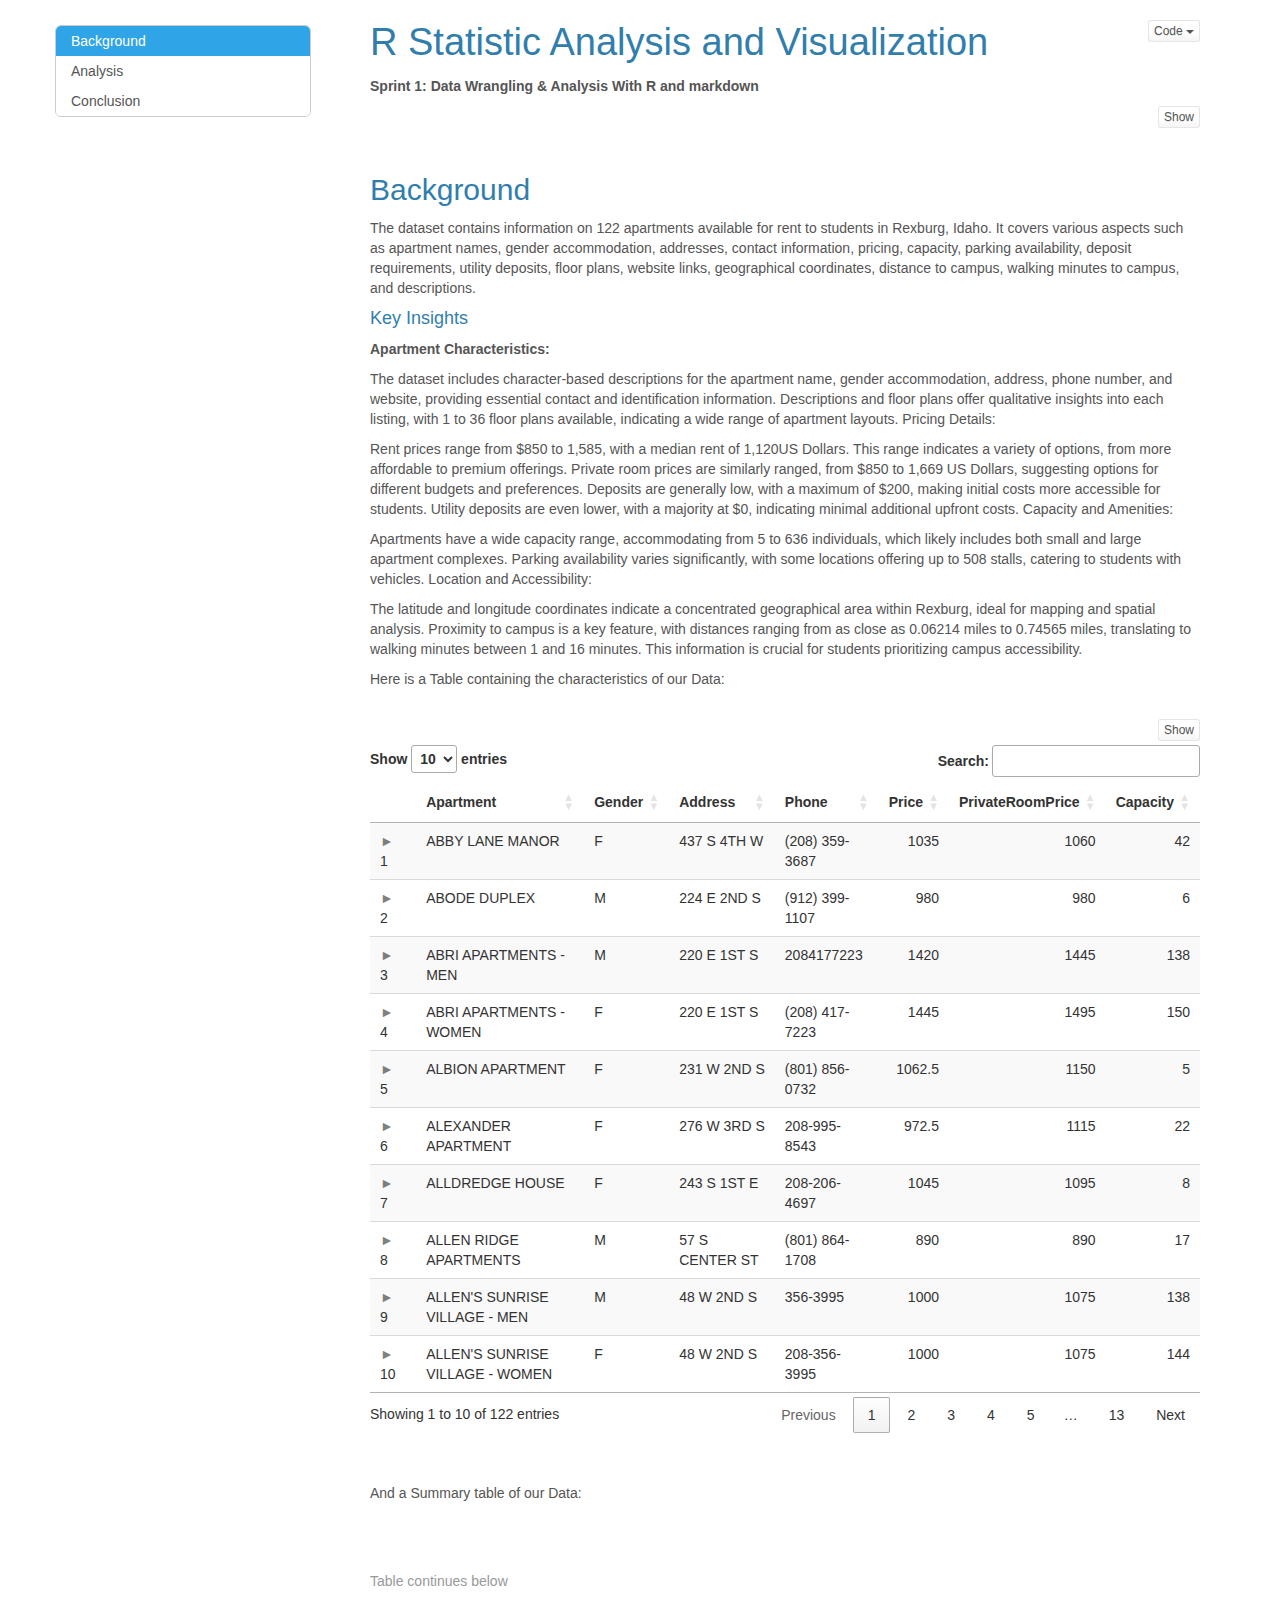
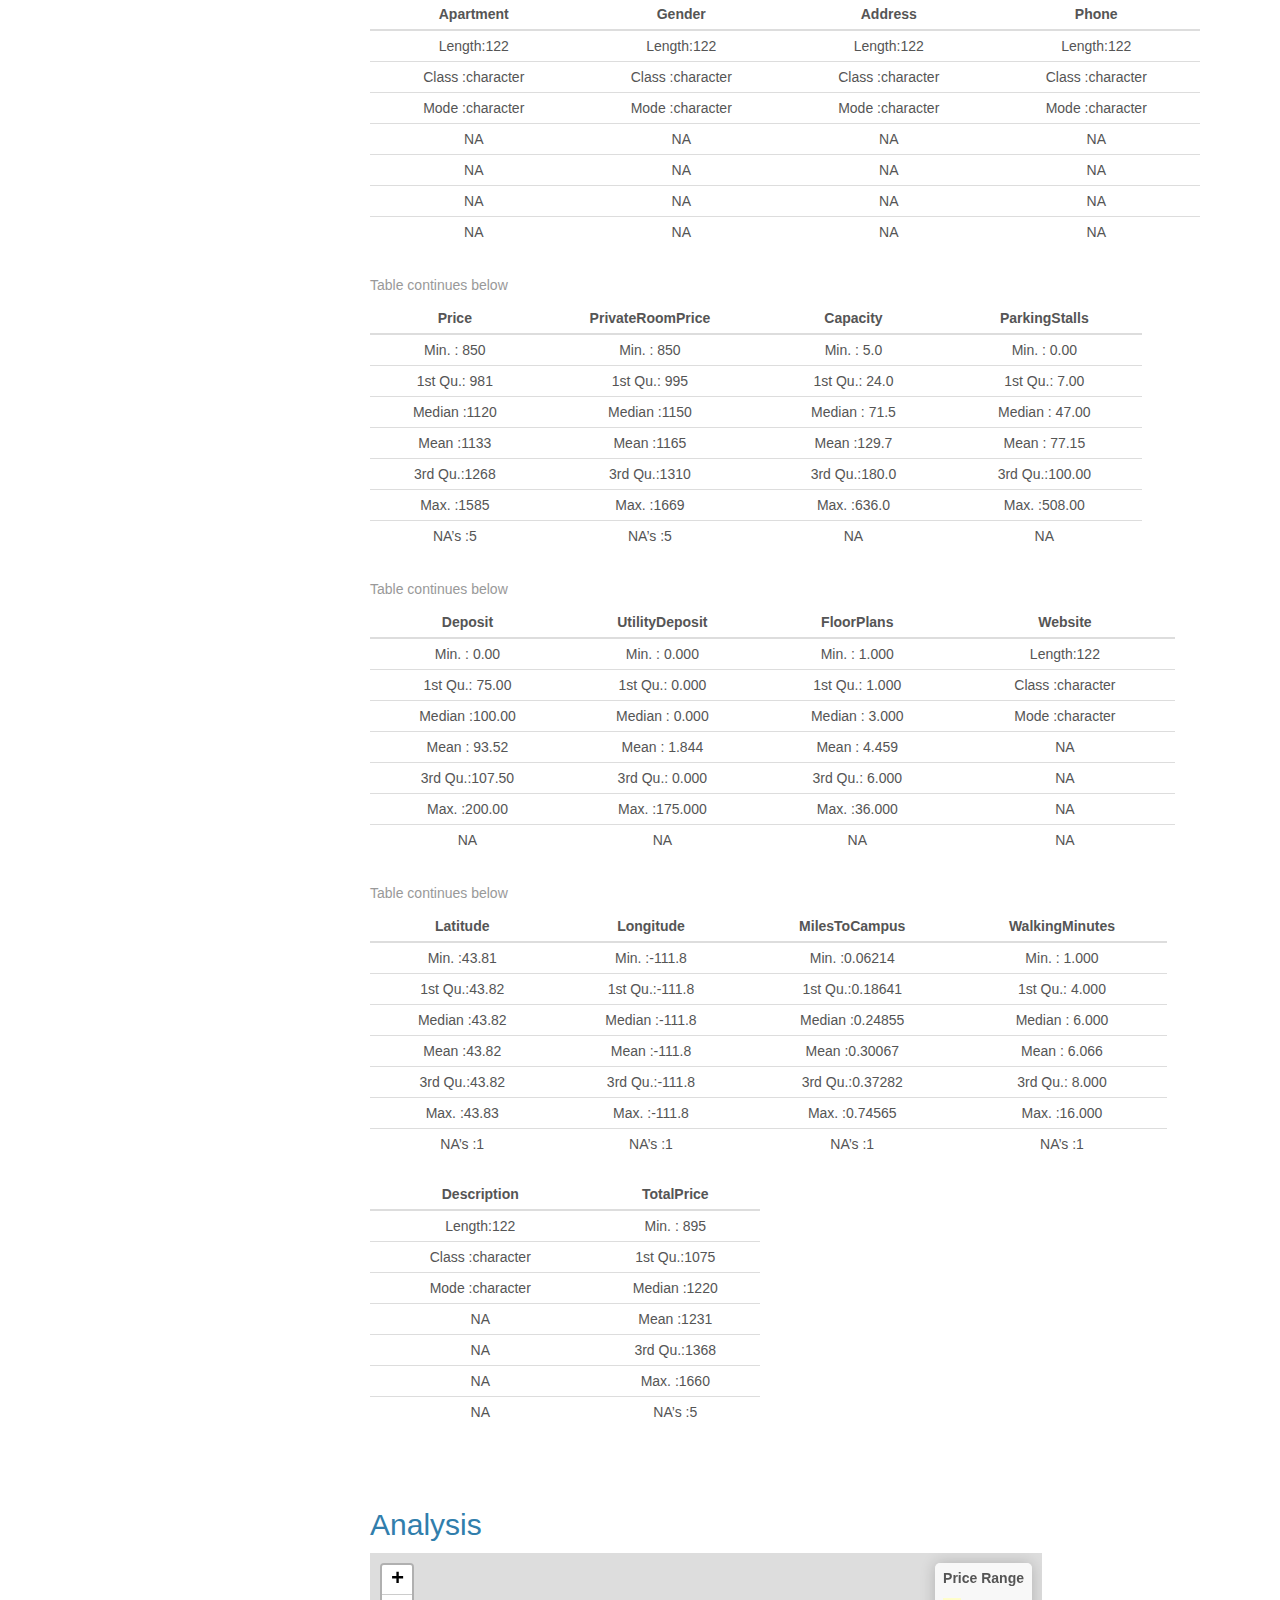
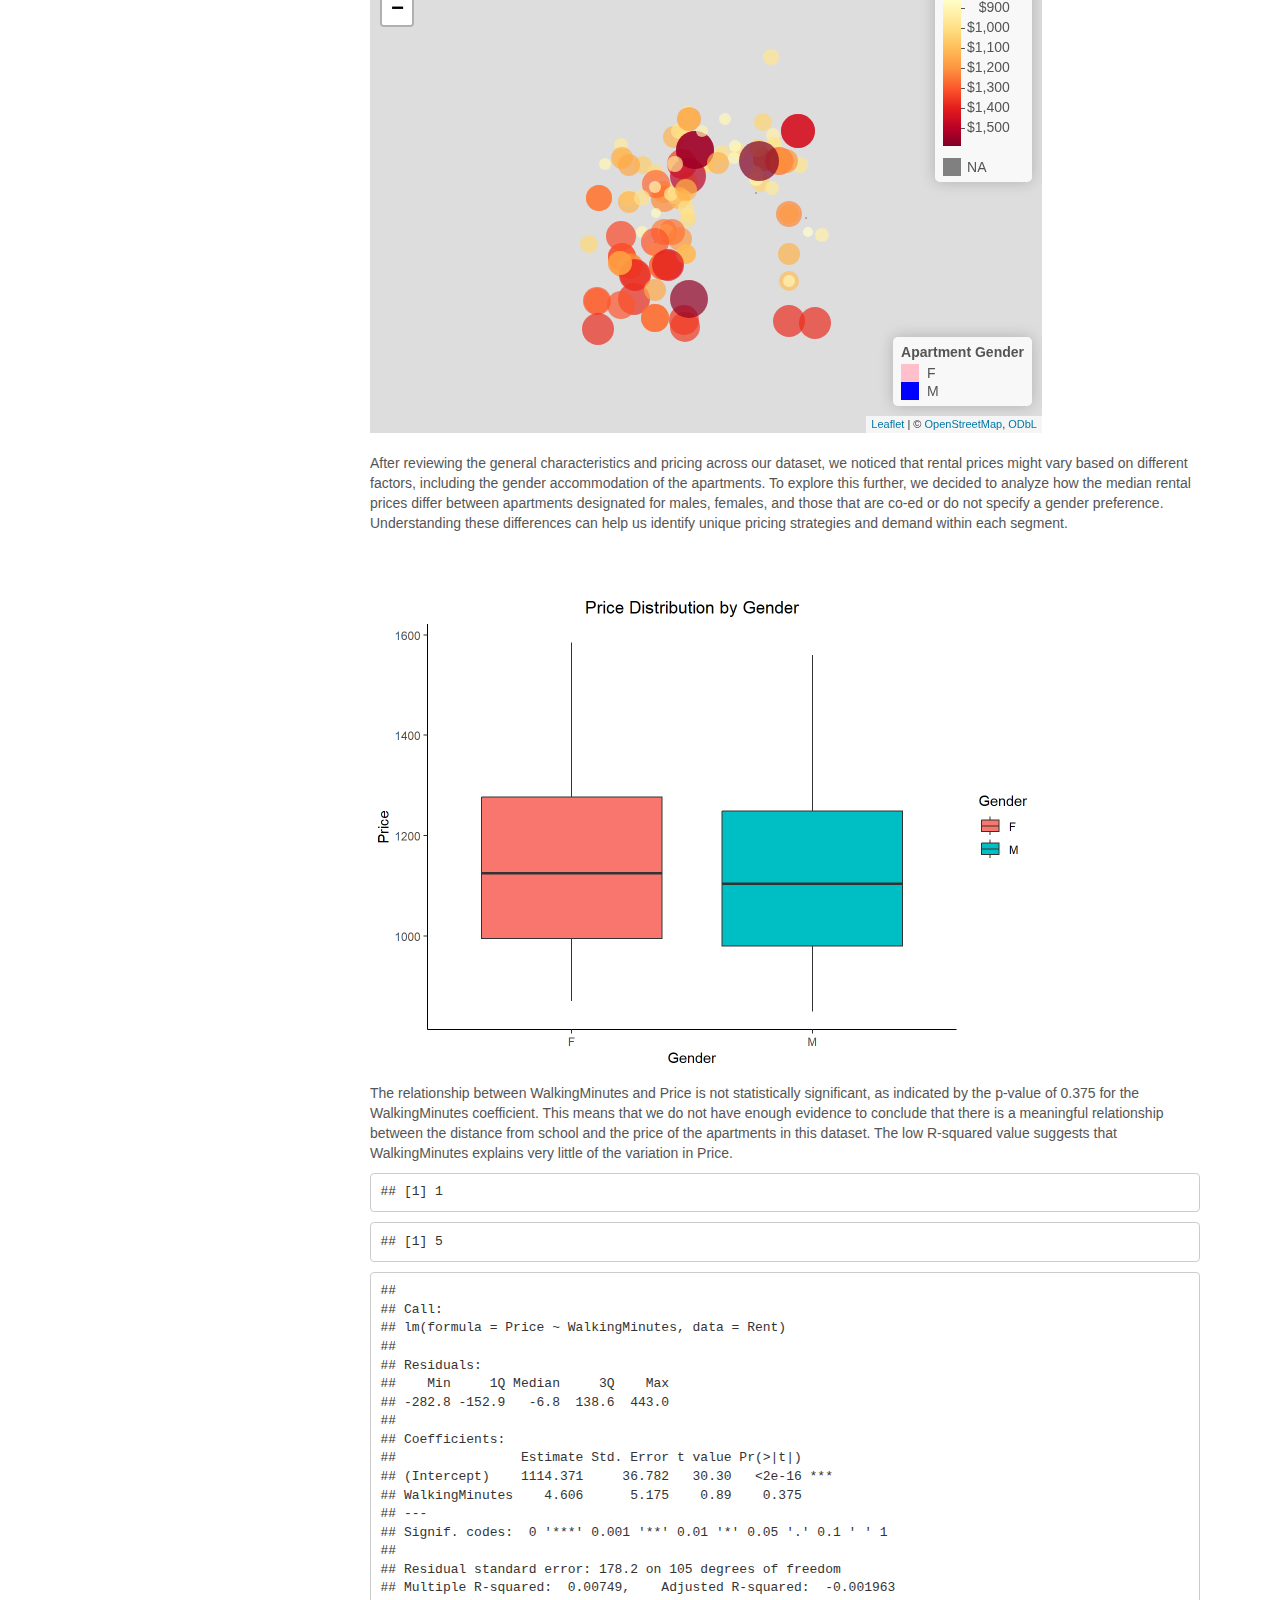
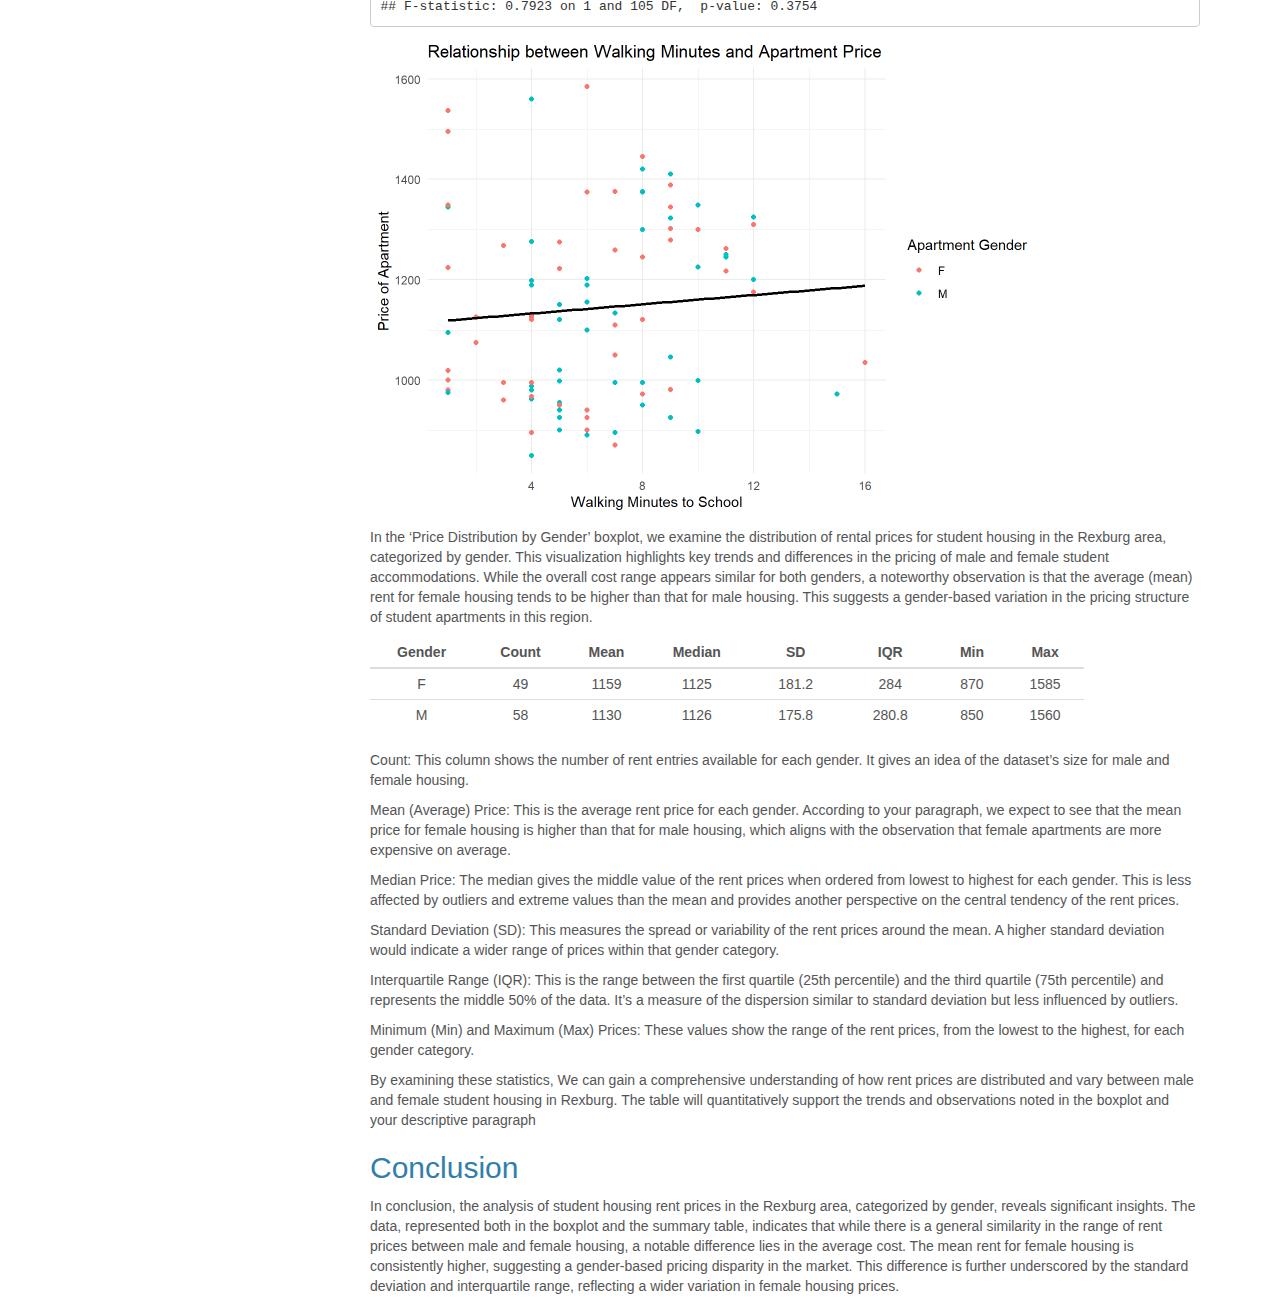
==== commit 20db0dd9: "Initial Commit" ====
--- a/R Statistic Analysis and Visualization/R-Data-Analysis.html
+++ b/R Statistic Analysis and Visualization/R-Data-Analysis.html
@@ -65,18 +65,12 @@
 h6 {font-size: 12px;}
 code {color: inherit; background-color: rgba(0, 0, 0, 0.04);}
 pre:not([class]) { background-color: white }</style>
-<script>/*! jQuery UI - v1.11.4 - 2016-01-05
+<script>/*! jQuery UI - v1.13.2 - 2022-07-14
 * http://jqueryui.com
-* Includes: core.js, widget.js, mouse.js, position.js, draggable.js, droppable.js, resizable.js, selectable.js, sortable.js, accordion.js, autocomplete.js, button.js, dialog.js, menu.js, progressbar.js, selectmenu.js, slider.js, spinner.js, tabs.js, tooltip.js, effect.js, effect-blind.js, effect-bounce.js, effect-clip.js, effect-drop.js, effect-explode.js, effect-fade.js, effect-fold.js, effect-highlight.js, effect-puff.js, effect-pulsate.js, effect-scale.js, effect-shake.js, effect-size.js, effect-slide.js, effect-transfer.js
+* Includes: widget.js, position.js, data.js, disable-selection.js, effect.js, effects/effect-blind.js, effects/effect-bounce.js, effects/effect-clip.js, effects/effect-drop.js, effects/effect-explode.js, effects/effect-fade.js, effects/effect-fold.js, effects/effect-highlight.js, effects/effect-puff.js, effects/effect-pulsate.js, effects/effect-scale.js, effects/effect-shake.js, effects/effect-size.js, effects/effect-slide.js, effects/effect-transfer.js, focusable.js, form-reset-mixin.js, jquery-patch.js, keycode.js, labels.js, scroll-parent.js, tabbable.js, unique-id.js, widgets/accordion.js, widgets/autocomplete.js, widgets/button.js, widgets/checkboxradio.js, widgets/controlgroup.js, widgets/datepicker.js, widgets/dialog.js, widgets/draggable.js, widgets/droppable.js, widgets/menu.js, widgets/mouse.js, widgets/progressbar.js, widgets/resizable.js, widgets/selectable.js, widgets/selectmenu.js, widgets/slider.js, widgets/sortable.js, widgets/spinner.js, widgets/tabs.js, widgets/tooltip.js
 * Copyright jQuery Foundation and other contributors; Licensed MIT */
 
-(function(e){"function"==typeof define&&define.amd?define(["jquery"],e):e(jQuery)})(function(e){function t(t,s){var n,a,o,r=t.nodeName.toLowerCase();return"area"===r?(n=t.parentNode,a=n.name,t.href&&a&&"map"===n.nodeName.toLowerCase()?(o=e("img[usemap='#"+a+"']")[0],!!o&&i(o)):!1):(/^(input|select|textarea|button|object)$/.test(r)?!t.disabled:"a"===r?t.href||s:s)&&i(t)}function i(t){return e.expr.filters.visible(t)&&!e(t).parents().addBack().filter(function(){return"hidden"===e.css(this,"visibility")}).length}function s(e){return function(){var t=this.element.val();e.apply(this,arguments),this._refresh(),t!==this.element.val()&&this._trigger("change")}}e.ui=e.ui||{},e.extend(e.ui,{version:"1.11.4",keyCode:{BACKSPACE:8,COMMA:188,DELETE:46,DOWN:40,END:35,ENTER:13,ESCAPE:27,HOME:36,LEFT:37,PAGE_DOWN:34,PAGE_UP:33,PERIOD:190,RIGHT:39,SPACE:32,TAB:9,UP:38}}),e.fn.extend({scrollParent:function(t){var i=this.css("position"),s="absolute"===i,n=t?/(auto|scroll|hidden)/:/(auto|scroll)/,a=this.parents().filter(function(){var t=e(this);return s&&"static"===t.css("position")?!1:n.test(t.css("overflow")+t.css("overflow-y")+t.css("overflow-x"))}).eq(0);return"fixed"!==i&&a.length?a:e(this[0].ownerDocument||document)},uniqueId:function(){var e=0;return function(){return this.each(function(){this.id||(this.id="ui-id-"+ ++e)})}}(),removeUniqueId:function(){return this.each(function(){/^ui-id-\d+$/.test(this.id)&&e(this).removeAttr("id")})}}),e.extend(e.expr[":"],{data:e.expr.createPseudo?e.expr.createPseudo(function(t){return function(i){return!!e.data(i,t)}}):function(t,i,s){return!!e.data(t,s[3])},focusable:function(i){return t(i,!isNaN(e.attr(i,"tabindex")))},tabbable:function(i){var s=e.attr(i,"tabindex"),n=isNaN(s);return(n||s>=0)&&t(i,!n)}}),e("<a>").outerWidth(1).jquery||e.each(["Width","Height"],function(t,i){function s(t,i,s,a){return e.each(n,function(){i-=parseFloat(e.css(t,"padding"+this))||0,s&&(i-=parseFloat(e.css(t,"border"+this+"Width"))||0),a&&(i-=parseFloat(e.css(t,"margin"+this))||0)}),i}var n="Width"===i?["Left","Right"]:["Top","Bottom"],a=i.toLowerCase(),o={innerWidth:e.fn.innerWidth,innerHeight:e.fn.innerHeight,outerWidth:e.fn.outerWidth,outerHeight:e.fn.outerHeight};e.fn["inner"+i]=function(t){return void 0===t?o["inner"+i].call(this):this.each(function(){e(this).css(a,s(this,t)+"px")})},e.fn["outer"+i]=function(t,n){return"number"!=typeof t?o["outer"+i].call(this,t):this.each(function(){e(this).css(a,s(this,t,!0,n)+"px")})}}),e.fn.addBack||(e.fn.addBack=function(e){return this.add(null==e?this.prevObject:this.prevObject.filter(e))}),e("<a>").data("a-b","a").removeData("a-b").data("a-b")&&(e.fn.removeData=function(t){return function(i){return arguments.length?t.call(this,e.camelCase(i)):t.call(this)}}(e.fn.removeData)),e.ui.ie=!!/msie [\w.]+/.exec(navigator.userAgent.toLowerCase()),e.fn.extend({focus:function(t){return function(i,s){return"number"==typeof i?this.each(function(){var t=this;setTimeout(function(){e(t).focus(),s&&s.call(t)},i)}):t.apply(this,arguments)}}(e.fn.focus),disableSelection:function(){var e="onselectstart"in document.createElement("div")?"selectstart":"mousedown";return function(){return this.bind(e+".ui-disableSelection",function(e){e.preventDefault()})}}(),enableSelection:function(){return this.unbind(".ui-disableSelection")},zIndex:function(t){if(void 0!==t)return this.css("zIndex",t);if(this.length)for(var i,s,n=e(this[0]);n.length&&n[0]!==document;){if(i=n.css("position"),("absolute"===i||"relative"===i||"fixed"===i)&&(s=parseInt(n.css("zIndex"),10),!isNaN(s)&&0!==s))return s;n=n.parent()}return 0}}),e.ui.plugin={add:function(t,i,s){var n,a=e.ui[t].prototype;for(n in s)a.plugins[n]=a.plugins[n]||[],a.plugins[n].push([i,s[n]])},call:function(e,t,i,s){var n,a=e.plugins[t];if(a&&(s||e.element[0].parentNode&&11!==e.element[0].parentNode.nodeType))for(n=0;a.length>n;n++)e.options[a[n][0]]&&a[n][1].apply(e.element,i)}};var n=0,a=Array.prototype.slice;e.cleanData=function(t){return function(i){var s,n,a;for(a=0;null!=(n=i[a]);a++)try{s=e._data(n,"events"),s&&s.remove&&e(n).triggerHandler("remove")}catch(o){}t(i)}}(e.cleanData),e.widget=function(t,i,s){var n,a,o,r,h={},l=t.split(".")[0];return t=t.split(".")[1],n=l+"-"+t,s||(s=i,i=e.Widget),e.expr[":"][n.toLowerCase()]=function(t){return!!e.data(t,n)},e[l]=e[l]||{},a=e[l][t],o=e[l][t]=function(e,t){return this._createWidget?(arguments.length&&this._createWidget(e,t),void 0):new o(e,t)},e.extend(o,a,{version:s.version,_proto:e.extend({},s),_childConstructors:[]}),r=new i,r.options=e.widget.extend({},r.options),e.each(s,function(t,s){return e.isFunction(s)?(h[t]=function(){var e=function(){return i.prototype[t].apply(this,arguments)},n=function(e){return i.prototype[t].apply(this,e)};return function(){var t,i=this._super,a=this._superApply;return this._super=e,this._superApply=n,t=s.apply(this,arguments),this._super=i,this._superApply=a,t}}(),void 0):(h[t]=s,void 0)}),o.prototype=e.widget.extend(r,{widgetEventPrefix:a?r.widgetEventPrefix||t:t},h,{constructor:o,namespace:l,widgetName:t,widgetFullName:n}),a?(e.each(a._childConstructors,function(t,i){var s=i.prototype;e.widget(s.namespace+"."+s.widgetName,o,i._proto)}),delete a._childConstructors):i._childConstructors.push(o),e.widget.bridge(t,o),o},e.widget.extend=function(t){for(var i,s,n=a.call(arguments,1),o=0,r=n.length;r>o;o++)for(i in n[o])s=n[o][i],n[o].hasOwnProperty(i)&&void 0!==s&&(t[i]=e.isPlainObject(s)?e.isPlainObject(t[i])?e.widget.extend({},t[i],s):e.widget.extend({},s):s);return t},e.widget.bridge=function(t,i){var s=i.prototype.widgetFullName||t;e.fn[t]=function(n){var o="string"==typeof n,r=a.call(arguments,1),h=this;return o?this.each(function(){var i,a=e.data(this,s);return"instance"===n?(h=a,!1):a?e.isFunction(a[n])&&"_"!==n.charAt(0)?(i=a[n].apply(a,r),i!==a&&void 0!==i?(h=i&&i.jquery?h.pushStack(i.get()):i,!1):void 0):e.error("no such method '"+n+"' for "+t+" widget instance"):e.error("cannot call methods on "+t+" prior to initialization; "+"attempted to call method '"+n+"'")}):(r.length&&(n=e.widget.extend.apply(null,[n].concat(r))),this.each(function(){var t=e.data(this,s);t?(t.option(n||{}),t._init&&t._init()):e.data(this,s,new i(n,this))})),h}},e.Widget=function(){},e.Widget._childConstructors=[],e.Widget.prototype={widgetName:"widget",widgetEventPrefix:"",defaultElement:"<div>",options:{disabled:!1,create:null},_createWidget:function(t,i){i=e(i||this.defaultElement||this)[0],this.element=e(i),this.uuid=n++,this.eventNamespace="."+this.widgetName+this.uuid,this.bindings=e(),this.hoverable=e(),this.focusable=e(),i!==this&&(e.data(i,this.widgetFullName,this),this._on(!0,this.element,{remove:function(e){e.target===i&&this.destroy()}}),this.document=e(i.style?i.ownerDocument:i.document||i),this.window=e(this.document[0].defaultView||this.document[0].parentWindow)),this.options=e.widget.extend({},this.options,this._getCreateOptions(),t),this._create(),this._trigger("create",null,this._getCreateEventData()),this._init()},_getCreateOptions:e.noop,_getCreateEventData:e.noop,_create:e.noop,_init:e.noop,destroy:function(){this._destroy(),this.element.unbind(this.eventNamespace).removeData(this.widgetFullName).removeData(e.camelCase(this.widgetFullName)),this.widget().unbind(this.eventNamespace).removeAttr("aria-disabled").removeClass(this.widgetFullName+"-disabled "+"ui-state-disabled"),this.bindings.unbind(this.eventNamespace),this.hoverable.removeClass("ui-state-hover"),this.focusable.removeClass("ui-state-focus")},_destroy:e.noop,widget:function(){return this.element},option:function(t,i){var s,n,a,o=t;if(0===arguments.length)return e.widget.extend({},this.options);if("string"==typeof t)if(o={},s=t.split("."),t=s.shift(),s.length){for(n=o[t]=e.widget.extend({},this.options[t]),a=0;s.length-1>a;a++)n[s[a]]=n[s[a]]||{},n=n[s[a]];if(t=s.pop(),1===arguments.length)return void 0===n[t]?null:n[t];n[t]=i}else{if(1===arguments.length)return void 0===this.options[t]?null:this.options[t];o[t]=i}return this._setOptions(o),this},_setOptions:function(e){var t;for(t in e)this._setOption(t,e[t]);return this},_setOption:function(e,t){return this.options[e]=t,"disabled"===e&&(this.widget().toggleClass(this.widgetFullName+"-disabled",!!t),t&&(this.hoverable.removeClass("ui-state-hover"),this.focusable.removeClass("ui-state-focus"))),this},enable:function(){return this._setOptions({disabled:!1})},disable:function(){return this._setOptions({disabled:!0})},_on:function(t,i,s){var n,a=this;"boolean"!=typeof t&&(s=i,i=t,t=!1),s?(i=n=e(i),this.bindings=this.bindings.add(i)):(s=i,i=this.element,n=this.widget()),e.each(s,function(s,o){function r(){return t||a.options.disabled!==!0&&!e(this).hasClass("ui-state-disabled")?("string"==typeof o?a[o]:o).apply(a,arguments):void 0}"string"!=typeof o&&(r.guid=o.guid=o.guid||r.guid||e.guid++);var h=s.match(/^([\w:-]*)\s*(.*)$/),l=h[1]+a.eventNamespace,u=h[2];u?n.delegate(u,l,r):i.bind(l,r)})},_off:function(t,i){i=(i||"").split(" ").join(this.eventNamespace+" ")+this.eventNamespace,t.unbind(i).undelegate(i),this.bindings=e(this.bindings.not(t).get()),this.focusable=e(this.focusable.not(t).get()),this.hoverable=e(this.hoverable.not(t).get())},_delay:function(e,t){function i(){return("string"==typeof e?s[e]:e).apply(s,arguments)}var s=this;return setTimeout(i,t||0)},_hoverable:function(t){this.hoverable=this.hoverable.add(t),this._on(t,{mouseenter:function(t){e(t.currentTarget).addClass("ui-state-hover")},mouseleave:function(t){e(t.currentTarget).removeClass("ui-state-hover")}})},_focusable:function(t){this.focusable=this.focusable.add(t),this._on(t,{focusin:function(t){e(t.currentTarget).addClass("ui-state-focus")},focusout:function(t){e(t.currentTarget).removeClass("ui-state-focus")}})},_trigger:function(t,i,s){var n,a,o=this.options[t];if(s=s||{},i=e.Event(i),i.type=(t===this.widgetEventPrefix?t:this.widgetEventPrefix+t).toLowerCase(),i.target=this.element[0],a=i.originalEvent)for(n in a)n in i||(i[n]=a[n]);return this.element.trigger(i,s),!(e.isFunction(o)&&o.apply(this.element[0],[i].concat(s))===!1||i.isDefaultPrevented())}},e.each({show:"fadeIn",hide:"fadeOut"},function(t,i){e.Widget.prototype["_"+t]=function(s,n,a){"string"==typeof n&&(n={effect:n});var o,r=n?n===!0||"number"==typeof n?i:n.effect||i:t;n=n||{},"number"==typeof n&&(n={duration:n}),o=!e.isEmptyObject(n),n.complete=a,n.delay&&s.delay(n.delay),o&&e.effects&&e.effects.effect[r]?s[t](n):r!==t&&s[r]?s[r](n.duration,n.easing,a):s.queue(function(i){e(this)[t](),a&&a.call(s[0]),i()})}}),e.widget;var o=!1;e(document).mouseup(function(){o=!1}),e.widget("ui.mouse",{version:"1.11.4",options:{cancel:"input,textarea,button,select,option",distance:1,delay:0},_mouseInit:function(){var t=this;this.element.bind("mousedown."+this.widgetName,function(e){return t._mouseDown(e)}).bind("click."+this.widgetName,function(i){return!0===e.data(i.target,t.widgetName+".preventClickEvent")?(e.removeData(i.target,t.widgetName+".preventClickEvent"),i.stopImmediatePropagation(),!1):void 0}),this.started=!1},_mouseDestroy:function(){this.element.unbind("."+this.widgetName),this._mouseMoveDelegate&&this.document.unbind("mousemove."+this.widgetName,this._mouseMoveDelegate).unbind("mouseup."+this.widgetName,this._mouseUpDelegate)},_mouseDown:function(t){if(!o){this._mouseMoved=!1,this._mouseStarted&&this._mouseUp(t),this._mouseDownEvent=t;var i=this,s=1===t.which,n="string"==typeof this.options.cancel&&t.target.nodeName?e(t.target).closest(this.options.cancel).length:!1;return s&&!n&&this._mouseCapture(t)?(this.mouseDelayMet=!this.options.delay,this.mouseDelayMet||(this._mouseDelayTimer=setTimeout(function(){i.mouseDelayMet=!0},this.options.delay)),this._mouseDistanceMet(t)&&this._mouseDelayMet(t)&&(this._mouseStarted=this._mouseStart(t)!==!1,!this._mouseStarted)?(t.preventDefault(),!0):(!0===e.data(t.target,this.widgetName+".preventClickEvent")&&e.removeData(t.target,this.widgetName+".preventClickEvent"),this._mouseMoveDelegate=function(e){return i._mouseMove(e)},this._mouseUpDelegate=function(e){return i._mouseUp(e)},this.document.bind("mousemove."+this.widgetName,this._mouseMoveDelegate).bind("mouseup."+this.widgetName,this._mouseUpDelegate),t.preventDefault(),o=!0,!0)):!0}},_mouseMove:function(t){if(this._mouseMoved){if(e.ui.ie&&(!document.documentMode||9>document.documentMode)&&!t.button)return this._mouseUp(t);if(!t.which)return this._mouseUp(t)}return(t.which||t.button)&&(this._mouseMoved=!0),this._mouseStarted?(this._mouseDrag(t),t.preventDefault()):(this._mouseDistanceMet(t)&&this._mouseDelayMet(t)&&(this._mouseStarted=this._mouseStart(this._mouseDownEvent,t)!==!1,this._mouseStarted?this._mouseDrag(t):this._mouseUp(t)),!this._mouseStarted)},_mouseUp:function(t){return this.document.unbind("mousemove."+this.widgetName,this._mouseMoveDelegate).unbind("mouseup."+this.widgetName,this._mouseUpDelegate),this._mouseStarted&&(this._mouseStarted=!1,t.target===this._mouseDownEvent.target&&e.data(t.target,this.widgetName+".preventClickEvent",!0),this._mouseStop(t)),o=!1,!1},_mouseDistanceMet:function(e){return Math.max(Math.abs(this._mouseDownEvent.pageX-e.pageX),Math.abs(this._mouseDownEvent.pageY-e.pageY))>=this.options.distance},_mouseDelayMet:function(){return this.mouseDelayMet},_mouseStart:function(){},_mouseDrag:function(){},_mouseStop:function(){},_mouseCapture:function(){return!0}}),function(){function t(e,t,i){return[parseFloat(e[0])*(p.test(e[0])?t/100:1),parseFloat(e[1])*(p.test(e[1])?i/100:1)]}function i(t,i){return parseInt(e.css(t,i),10)||0}function s(t){var i=t[0];return 9===i.nodeType?{width:t.width(),height:t.height(),offset:{top:0,left:0}}:e.isWindow(i)?{width:t.width(),height:t.height(),offset:{top:t.scrollTop(),left:t.scrollLeft()}}:i.preventDefault?{width:0,height:0,offset:{top:i.pageY,left:i.pageX}}:{width:t.outerWidth(),height:t.outerHeight(),offset:t.offset()}}e.ui=e.ui||{};var n,a,o=Math.max,r=Math.abs,h=Math.round,l=/left|center|right/,u=/top|center|bottom/,d=/[\+\-]\d+(\.[\d]+)?%?/,c=/^\w+/,p=/%$/,f=e.fn.position;e.position={scrollbarWidth:function(){if(void 0!==n)return n;var t,i,s=e("<div style='display:block;position:absolute;width:50px;height:50px;overflow:hidden;'><div style='height:100px;width:auto;'></div></div>"),a=s.children()[0];return e("body").append(s),t=a.offsetWidth,s.css("overflow","scroll"),i=a.offsetWidth,t===i&&(i=s[0].clientWidth),s.remove(),n=t-i},getScrollInfo:function(t){var i=t.isWindow||t.isDocument?"":t.element.css("overflow-x"),s=t.isWindow||t.isDocument?"":t.element.css("overflow-y"),n="scroll"===i||"auto"===i&&t.width<t.element[0].scrollWidth,a="scroll"===s||"auto"===s&&t.height<t.element[0].scrollHeight;return{width:a?e.position.scrollbarWidth():0,height:n?e.position.scrollbarWidth():0}},getWithinInfo:function(t){var i=e(t||window),s=e.isWindow(i[0]),n=!!i[0]&&9===i[0].nodeType;return{element:i,isWindow:s,isDocument:n,offset:i.offset()||{left:0,top:0},scrollLeft:i.scrollLeft(),scrollTop:i.scrollTop(),width:s||n?i.width():i.outerWidth(),height:s||n?i.height():i.outerHeight()}}},e.fn.position=function(n){if(!n||!n.of)return f.apply(this,arguments);n=e.extend({},n);var p,m,g,v,y,b,_=e(n.of),x=e.position.getWithinInfo(n.within),w=e.position.getScrollInfo(x),k=(n.collision||"flip").split(" "),T={};return b=s(_),_[0].preventDefault&&(n.at="left top"),m=b.width,g=b.height,v=b.offset,y=e.extend({},v),e.each(["my","at"],function(){var e,t,i=(n[this]||"").split(" ");1===i.length&&(i=l.test(i[0])?i.concat(["center"]):u.test(i[0])?["center"].concat(i):["center","center"]),i[0]=l.test(i[0])?i[0]:"center",i[1]=u.test(i[1])?i[1]:"center",e=d.exec(i[0]),t=d.exec(i[1]),T[this]=[e?e[0]:0,t?t[0]:0],n[this]=[c.exec(i[0])[0],c.exec(i[1])[0]]}),1===k.length&&(k[1]=k[0]),"right"===n.at[0]?y.left+=m:"center"===n.at[0]&&(y.left+=m/2),"bottom"===n.at[1]?y.top+=g:"center"===n.at[1]&&(y.top+=g/2),p=t(T.at,m,g),y.left+=p[0],y.top+=p[1],this.each(function(){var s,l,u=e(this),d=u.outerWidth(),c=u.outerHeight(),f=i(this,"marginLeft"),b=i(this,"marginTop"),D=d+f+i(this,"marginRight")+w.width,S=c+b+i(this,"marginBottom")+w.height,N=e.extend({},y),M=t(T.my,u.outerWidth(),u.outerHeight());"right"===n.my[0]?N.left-=d:"center"===n.my[0]&&(N.left-=d/2),"bottom"===n.my[1]?N.top-=c:"center"===n.my[1]&&(N.top-=c/2),N.left+=M[0],N.top+=M[1],a||(N.left=h(N.left),N.top=h(N.top)),s={marginLeft:f,marginTop:b},e.each(["left","top"],function(t,i){e.ui.position[k[t]]&&e.ui.position[k[t]][i](N,{targetWidth:m,targetHeight:g,elemWidth:d,elemHeight:c,collisionPosition:s,collisionWidth:D,collisionHeight:S,offset:[p[0]+M[0],p[1]+M[1]],my:n.my,at:n.at,within:x,elem:u})}),n.using&&(l=function(e){var t=v.left-N.left,i=t+m-d,s=v.top-N.top,a=s+g-c,h={target:{element:_,left:v.left,top:v.top,width:m,height:g},element:{element:u,left:N.left,top:N.top,width:d,height:c},horizontal:0>i?"left":t>0?"right":"center",vertical:0>a?"top":s>0?"bottom":"middle"};d>m&&m>r(t+i)&&(h.horizontal="center"),c>g&&g>r(s+a)&&(h.vertical="middle"),h.important=o(r(t),r(i))>o(r(s),r(a))?"horizontal":"vertical",n.using.call(this,e,h)}),u.offset(e.extend(N,{using:l}))})},e.ui.position={fit:{left:function(e,t){var i,s=t.within,n=s.isWindow?s.scrollLeft:s.offset.left,a=s.width,r=e.left-t.collisionPosition.marginLeft,h=n-r,l=r+t.collisionWidth-a-n;t.collisionWidth>a?h>0&&0>=l?(i=e.left+h+t.collisionWidth-a-n,e.left+=h-i):e.left=l>0&&0>=h?n:h>l?n+a-t.collisionWidth:n:h>0?e.left+=h:l>0?e.left-=l:e.left=o(e.left-r,e.left)},top:function(e,t){var i,s=t.within,n=s.isWindow?s.scrollTop:s.offset.top,a=t.within.height,r=e.top-t.collisionPosition.marginTop,h=n-r,l=r+t.collisionHeight-a-n;t.collisionHeight>a?h>0&&0>=l?(i=e.top+h+t.collisionHeight-a-n,e.top+=h-i):e.top=l>0&&0>=h?n:h>l?n+a-t.collisionHeight:n:h>0?e.top+=h:l>0?e.top-=l:e.top=o(e.top-r,e.top)}},flip:{left:function(e,t){var i,s,n=t.within,a=n.offset.left+n.scrollLeft,o=n.width,h=n.isWindow?n.scrollLeft:n.offset.left,l=e.left-t.collisionPosition.marginLeft,u=l-h,d=l+t.collisionWidth-o-h,c="left"===t.my[0]?-t.elemWidth:"right"===t.my[0]?t.elemWidth:0,p="left"===t.at[0]?t.targetWidth:"right"===t.at[0]?-t.targetWidth:0,f=-2*t.offset[0];0>u?(i=e.left+c+p+f+t.collisionWidth-o-a,(0>i||r(u)>i)&&(e.left+=c+p+f)):d>0&&(s=e.left-t.collisionPosition.marginLeft+c+p+f-h,(s>0||d>r(s))&&(e.left+=c+p+f))},top:function(e,t){var i,s,n=t.within,a=n.offset.top+n.scrollTop,o=n.height,h=n.isWindow?n.scrollTop:n.offset.top,l=e.top-t.collisionPosition.marginTop,u=l-h,d=l+t.collisionHeight-o-h,c="top"===t.my[1],p=c?-t.elemHeight:"bottom"===t.my[1]?t.elemHeight:0,f="top"===t.at[1]?t.targetHeight:"bottom"===t.at[1]?-t.targetHeight:0,m=-2*t.offset[1];0>u?(s=e.top+p+f+m+t.collisionHeight-o-a,(0>s||r(u)>s)&&(e.top+=p+f+m)):d>0&&(i=e.top-t.collisionPosition.marginTop+p+f+m-h,(i>0||d>r(i))&&(e.top+=p+f+m))}},flipfit:{left:function(){e.ui.position.flip.left.apply(this,arguments),e.ui.position.fit.left.apply(this,arguments)},top:function(){e.ui.position.flip.top.apply(this,arguments),e.ui.position.fit.top.apply(this,arguments)}}},function(){var t,i,s,n,o,r=document.getElementsByTagName("body")[0],h=document.createElement("div");t=document.createElement(r?"div":"body"),s={visibility:"hidden",width:0,height:0,border:0,margin:0,background:"none"},r&&e.extend(s,{position:"absolute",left:"-1000px",top:"-1000px"});for(o in s)t.style[o]=s[o];t.appendChild(h),i=r||document.documentElement,i.insertBefore(t,i.firstChild),h.style.cssText="position: absolute; left: 10.7432222px;",n=e(h).offset().left,a=n>10&&11>n,t.innerHTML="",i.removeChild(t)}()}(),e.ui.position,e.widget("ui.draggable",e.ui.mouse,{version:"1.11.4",widgetEventPrefix:"drag",options:{addClasses:!0,appendTo:"parent",axis:!1,connectToSortable:!1,containment:!1,cursor:"auto",cursorAt:!1,grid:!1,handle:!1,helper:"original",iframeFix:!1,opacity:!1,refreshPositions:!1,revert:!1,revertDuration:500,scope:"default",scroll:!0,scrollSensitivity:20,scrollSpeed:20,snap:!1,snapMode:"both",snapTolerance:20,stack:!1,zIndex:!1,drag:null,start:null,stop:null},_create:function(){"original"===this.options.helper&&this._setPositionRelative(),this.options.addClasses&&this.element.addClass("ui-draggable"),this.options.disabled&&this.element.addClass("ui-draggable-disabled"),this._setHandleClassName(),this._mouseInit()},_setOption:function(e,t){this._super(e,t),"handle"===e&&(this._removeHandleClassName(),this._setHandleClassName())},_destroy:function(){return(this.helper||this.element).is(".ui-draggable-dragging")?(this.destroyOnClear=!0,void 0):(this.element.removeClass("ui-draggable ui-draggable-dragging ui-draggable-disabled"),this._removeHandleClassName(),this._mouseDestroy(),void 0)},_mouseCapture:function(t){var i=this.options;return this._blurActiveElement(t),this.helper||i.disabled||e(t.target).closest(".ui-resizable-handle").length>0?!1:(this.handle=this._getHandle(t),this.handle?(this._blockFrames(i.iframeFix===!0?"iframe":i.iframeFix),!0):!1)},_blockFrames:function(t){this.iframeBlocks=this.document.find(t).map(function(){var t=e(this);return e("<div>").css("position","absolute").appendTo(t.parent()).outerWidth(t.outerWidth()).outerHeight(t.outerHeight()).offset(t.offset())[0]})},_unblockFrames:function(){this.iframeBlocks&&(this.iframeBlocks.remove(),delete this.iframeBlocks)},_blurActiveElement:function(t){var i=this.document[0];if(this.handleElement.is(t.target))try{i.activeElement&&"body"!==i.activeElement.nodeName.toLowerCase()&&e(i.activeElement).blur()}catch(s){}},_mouseStart:function(t){var i=this.options;return this.helper=this._createHelper(t),this.helper.addClass("ui-draggable-dragging"),this._cacheHelperProportions(),e.ui.ddmanager&&(e.ui.ddmanager.current=this),this._cacheMargins(),this.cssPosition=this.helper.css("position"),this.scrollParent=this.helper.scrollParent(!0),this.offsetParent=this.helper.offsetParent(),this.hasFixedAncestor=this.helper.parents().filter(function(){return"fixed"===e(this).css("position")}).length>0,this.positionAbs=this.element.offset(),this._refreshOffsets(t),this.originalPosition=this.position=this._generatePosition(t,!1),this.originalPageX=t.pageX,this.originalPageY=t.pageY,i.cursorAt&&this._adjustOffsetFromHelper(i.cursorAt),this._setContainment(),this._trigger("start",t)===!1?(this._clear(),!1):(this._cacheHelperProportions(),e.ui.ddmanager&&!i.dropBehaviour&&e.ui.ddmanager.prepareOffsets(this,t),this._normalizeRightBottom(),this._mouseDrag(t,!0),e.ui.ddmanager&&e.ui.ddmanager.dragStart(this,t),!0)},_refreshOffsets:function(e){this.offset={top:this.positionAbs.top-this.margins.top,left:this.positionAbs.left-this.margins.left,scroll:!1,parent:this._getParentOffset(),relative:this._getRelativeOffset()},this.offset.click={left:e.pageX-this.offset.left,top:e.pageY-this.offset.top}},_mouseDrag:function(t,i){if(this.hasFixedAncestor&&(this.offset.parent=this._getParentOffset()),this.position=this._generatePosition(t,!0),this.positionAbs=this._convertPositionTo("absolute"),!i){var s=this._uiHash();if(this._trigger("drag",t,s)===!1)return this._mouseUp({}),!1;this.position=s.position}return this.helper[0].style.left=this.position.left+"px",this.helper[0].style.top=this.position.top+"px",e.ui.ddmanager&&e.ui.ddmanager.drag(this,t),!1},_mouseStop:function(t){var i=this,s=!1;return e.ui.ddmanager&&!this.options.dropBehaviour&&(s=e.ui.ddmanager.drop(this,t)),this.dropped&&(s=this.dropped,this.dropped=!1),"invalid"===this.options.revert&&!s||"valid"===this.options.revert&&s||this.options.revert===!0||e.isFunction(this.options.revert)&&this.options.revert.call(this.element,s)?e(this.helper).animate(this.originalPosition,parseInt(this.options.revertDuration,10),function(){i._trigger("stop",t)!==!1&&i._clear()}):this._trigger("stop",t)!==!1&&this._clear(),!1},_mouseUp:function(t){return this._unblockFrames(),e.ui.ddmanager&&e.ui.ddmanager.dragStop(this,t),this.handleElement.is(t.target)&&this.element.focus(),e.ui.mouse.prototype._mouseUp.call(this,t)},cancel:function(){return this.helper.is(".ui-draggable-dragging")?this._mouseUp({}):this._clear(),this},_getHandle:function(t){return this.options.handle?!!e(t.target).closest(this.element.find(this.options.handle)).length:!0},_setHandleClassName:function(){this.handleElement=this.options.handle?this.element.find(this.options.handle):this.element,this.handleElement.addClass("ui-draggable-handle")},_removeHandleClassName:function(){this.handleElement.removeClass("ui-draggable-handle")},_createHelper:function(t){var i=this.options,s=e.isFunction(i.helper),n=s?e(i.helper.apply(this.element[0],[t])):"clone"===i.helper?this.element.clone().removeAttr("id"):this.element;return n.parents("body").length||n.appendTo("parent"===i.appendTo?this.element[0].parentNode:i.appendTo),s&&n[0]===this.element[0]&&this._setPositionRelative(),n[0]===this.element[0]||/(fixed|absolute)/.test(n.css("position"))||n.css("position","absolute"),n},_setPositionRelative:function(){/^(?:r|a|f)/.test(this.element.css("position"))||(this.element[0].style.position="relative")},_adjustOffsetFromHelper:function(t){"string"==typeof t&&(t=t.split(" ")),e.isArray(t)&&(t={left:+t[0],top:+t[1]||0}),"left"in t&&(this.offset.click.left=t.left+this.margins.left),"right"in t&&(this.offset.click.left=this.helperProportions.width-t.right+this.margins.left),"top"in t&&(this.offset.click.top=t.top+this.margins.top),"bottom"in t&&(this.offset.click.top=this.helperProportions.height-t.bottom+this.margins.top)},_isRootNode:function(e){return/(html|body)/i.test(e.tagName)||e===this.document[0]},_getParentOffset:function(){var t=this.offsetParent.offset(),i=this.document[0];return"absolute"===this.cssPosition&&this.scrollParent[0]!==i&&e.contains(this.scrollParent[0],this.offsetParent[0])&&(t.left+=this.scrollParent.scrollLeft(),t.top+=this.scrollParent.scrollTop()),this._isRootNode(this.offsetParent[0])&&(t={top:0,left:0}),{top:t.top+(parseInt(this.offsetParent.css("borderTopWidth"),10)||0),left:t.left+(parseInt(this.offsetParent.css("borderLeftWidth"),10)||0)}},_getRelativeOffset:function(){if("relative"!==this.cssPosition)return{top:0,left:0};var e=this.element.position(),t=this._isRootNode(this.scrollParent[0]);return{top:e.top-(parseInt(this.helper.css("top"),10)||0)+(t?0:this.scrollParent.scrollTop()),left:e.left-(parseInt(this.helper.css("left"),10)||0)+(t?0:this.scrollParent.scrollLeft())}},_cacheMargins:function(){this.margins={left:parseInt(this.element.css("marginLeft"),10)||0,top:parseInt(this.element.css("marginTop"),10)||0,right:parseInt(this.element.css("marginRight"),10)||0,bottom:parseInt(this.element.css("marginBottom"),10)||0}},_cacheHelperProportions:function(){this.helperProportions={width:this.helper.outerWidth(),height:this.helper.outerHeight()}},_setContainment:function(){var t,i,s,n=this.options,a=this.document[0];return this.relativeContainer=null,n.containment?"window"===n.containment?(this.containment=[e(window).scrollLeft()-this.offset.relative.left-this.offset.parent.left,e(window).scrollTop()-this.offset.relative.top-this.offset.parent.top,e(window).scrollLeft()+e(window).width()-this.helperProportions.width-this.margins.left,e(window).scrollTop()+(e(window).height()||a.body.parentNode.scrollHeight)-this.helperProportions.height-this.margins.top],void 0):"document"===n.containment?(this.containment=[0,0,e(a).width()-this.helperProportions.width-this.margins.left,(e(a).height()||a.body.parentNode.scrollHeight)-this.helperProportions.height-this.margins.top],void 0):n.containment.constructor===Array?(this.containment=n.containment,void 0):("parent"===n.containment&&(n.containment=this.helper[0].parentNode),i=e(n.containment),s=i[0],s&&(t=/(scroll|auto)/.test(i.css("overflow")),this.containment=[(parseInt(i.css("borderLeftWidth"),10)||0)+(parseInt(i.css("paddingLeft"),10)||0),(parseInt(i.css("borderTopWidth"),10)||0)+(parseInt(i.css("paddingTop"),10)||0),(t?Math.max(s.scrollWidth,s.offsetWidth):s.offsetWidth)-(parseInt(i.css("borderRightWidth"),10)||0)-(parseInt(i.css("paddingRight"),10)||0)-this.helperProportions.width-this.margins.left-this.margins.right,(t?Math.max(s.scrollHeight,s.offsetHeight):s.offsetHeight)-(parseInt(i.css("borderBottomWidth"),10)||0)-(parseInt(i.css("paddingBottom"),10)||0)-this.helperProportions.height-this.margins.top-this.margins.bottom],this.relativeContainer=i),void 0):(this.containment=null,void 0)},_convertPositionTo:function(e,t){t||(t=this.position);var i="absolute"===e?1:-1,s=this._isRootNode(this.scrollParent[0]);return{top:t.top+this.offset.relative.top*i+this.offset.parent.top*i-("fixed"===this.cssPosition?-this.offset.scroll.top:s?0:this.offset.scroll.top)*i,left:t.left+this.offset.relative.left*i+this.offset.parent.left*i-("fixed"===this.cssPosition?-this.offset.scroll.left:s?0:this.offset.scroll.left)*i}},_generatePosition:function(e,t){var i,s,n,a,o=this.options,r=this._isRootNode(this.scrollParent[0]),h=e.pageX,l=e.pageY;return r&&this.offset.scroll||(this.offset.scroll={top:this.scrollParent.scrollTop(),left:this.scrollParent.scrollLeft()}),t&&(this.containment&&(this.relativeContainer?(s=this.relativeContainer.offset(),i=[this.containment[0]+s.left,this.containment[1]+s.top,this.containment[2]+s.left,this.containment[3]+s.top]):i=this.containment,e.pageX-this.offset.click.left<i[0]&&(h=i[0]+this.offset.click.left),e.pageY-this.offset.click.top<i[1]&&(l=i[1]+this.offset.click.top),e.pageX-this.offset.click.left>i[2]&&(h=i[2]+this.offset.click.left),e.pageY-this.offset.click.top>i[3]&&(l=i[3]+this.offset.click.top)),o.grid&&(n=o.grid[1]?this.originalPageY+Math.round((l-this.originalPageY)/o.grid[1])*o.grid[1]:this.originalPageY,l=i?n-this.offset.click.top>=i[1]||n-this.offset.click.top>i[3]?n:n-this.offset.click.top>=i[1]?n-o.grid[1]:n+o.grid[1]:n,a=o.grid[0]?this.originalPageX+Math.round((h-this.originalPageX)/o.grid[0])*o.grid[0]:this.originalPageX,h=i?a-this.offset.click.left>=i[0]||a-this.offset.click.left>i[2]?a:a-this.offset.click.left>=i[0]?a-o.grid[0]:a+o.grid[0]:a),"y"===o.axis&&(h=this.originalPageX),"x"===o.axis&&(l=this.originalPageY)),{top:l-this.offset.click.top-this.offset.relative.top-this.offset.parent.top+("fixed"===this.cssPosition?-this.offset.scroll.top:r?0:this.offset.scroll.top),left:h-this.offset.click.left-this.offset.relative.left-this.offset.parent.left+("fixed"===this.cssPosition?-this.offset.scroll.left:r?0:this.offset.scroll.left)}},_clear:function(){this.helper.removeClass("ui-draggable-dragging"),this.helper[0]===this.element[0]||this.cancelHelperRemoval||this.helper.remove(),this.helper=null,this.cancelHelperRemoval=!1,this.destroyOnClear&&this.destroy()},_normalizeRightBottom:function(){"y"!==this.options.axis&&"auto"!==this.helper.css("right")&&(this.helper.width(this.helper.width()),this.helper.css("right","auto")),"x"!==this.options.axis&&"auto"!==this.helper.css("bottom")&&(this.helper.height(this.helper.height()),this.helper.css("bottom","auto"))},_trigger:function(t,i,s){return s=s||this._uiHash(),e.ui.plugin.call(this,t,[i,s,this],!0),/^(drag|start|stop)/.test(t)&&(this.positionAbs=this._convertPositionTo("absolute"),s.offset=this.positionAbs),e.Widget.prototype._trigger.call(this,t,i,s)},plugins:{},_uiHash:function(){return{helper:this.helper,position:this.position,originalPosition:this.originalPosition,offset:this.positionAbs}}}),e.ui.plugin.add("draggable","connectToSortable",{start:function(t,i,s){var n=e.extend({},i,{item:s.element});s.sortables=[],e(s.options.connectToSortable).each(function(){var i=e(this).sortable("instance");i&&!i.options.disabled&&(s.sortables.push(i),i.refreshPositions(),i._trigger("activate",t,n))})},stop:function(t,i,s){var n=e.extend({},i,{item:s.element});s.cancelHelperRemoval=!1,e.each(s.sortables,function(){var e=this;e.isOver?(e.isOver=0,s.cancelHelperRemoval=!0,e.cancelHelperRemoval=!1,e._storedCSS={position:e.placeholder.css("position"),top:e.placeholder.css("top"),left:e.placeholder.css("left")},e._mouseStop(t),e.options.helper=e.options._helper):(e.cancelHelperRemoval=!0,e._trigger("deactivate",t,n))})},drag:function(t,i,s){e.each(s.sortables,function(){var n=!1,a=this;a.positionAbs=s.positionAbs,a.helperProportions=s.helperProportions,a.offset.click=s.offset.click,a._intersectsWith(a.containerCache)&&(n=!0,e.each(s.sortables,function(){return this.positionAbs=s.positionAbs,this.helperProportions=s.helperProportions,this.offset.click=s.offset.click,this!==a&&this._intersectsWith(this.containerCache)&&e.contains(a.element[0],this.element[0])&&(n=!1),n
-})),n?(a.isOver||(a.isOver=1,s._parent=i.helper.parent(),a.currentItem=i.helper.appendTo(a.element).data("ui-sortable-item",!0),a.options._helper=a.options.helper,a.options.helper=function(){return i.helper[0]},t.target=a.currentItem[0],a._mouseCapture(t,!0),a._mouseStart(t,!0,!0),a.offset.click.top=s.offset.click.top,a.offset.click.left=s.offset.click.left,a.offset.parent.left-=s.offset.parent.left-a.offset.parent.left,a.offset.parent.top-=s.offset.parent.top-a.offset.parent.top,s._trigger("toSortable",t),s.dropped=a.element,e.each(s.sortables,function(){this.refreshPositions()}),s.currentItem=s.element,a.fromOutside=s),a.currentItem&&(a._mouseDrag(t),i.position=a.position)):a.isOver&&(a.isOver=0,a.cancelHelperRemoval=!0,a.options._revert=a.options.revert,a.options.revert=!1,a._trigger("out",t,a._uiHash(a)),a._mouseStop(t,!0),a.options.revert=a.options._revert,a.options.helper=a.options._helper,a.placeholder&&a.placeholder.remove(),i.helper.appendTo(s._parent),s._refreshOffsets(t),i.position=s._generatePosition(t,!0),s._trigger("fromSortable",t),s.dropped=!1,e.each(s.sortables,function(){this.refreshPositions()}))})}}),e.ui.plugin.add("draggable","cursor",{start:function(t,i,s){var n=e("body"),a=s.options;n.css("cursor")&&(a._cursor=n.css("cursor")),n.css("cursor",a.cursor)},stop:function(t,i,s){var n=s.options;n._cursor&&e("body").css("cursor",n._cursor)}}),e.ui.plugin.add("draggable","opacity",{start:function(t,i,s){var n=e(i.helper),a=s.options;n.css("opacity")&&(a._opacity=n.css("opacity")),n.css("opacity",a.opacity)},stop:function(t,i,s){var n=s.options;n._opacity&&e(i.helper).css("opacity",n._opacity)}}),e.ui.plugin.add("draggable","scroll",{start:function(e,t,i){i.scrollParentNotHidden||(i.scrollParentNotHidden=i.helper.scrollParent(!1)),i.scrollParentNotHidden[0]!==i.document[0]&&"HTML"!==i.scrollParentNotHidden[0].tagName&&(i.overflowOffset=i.scrollParentNotHidden.offset())},drag:function(t,i,s){var n=s.options,a=!1,o=s.scrollParentNotHidden[0],r=s.document[0];o!==r&&"HTML"!==o.tagName?(n.axis&&"x"===n.axis||(s.overflowOffset.top+o.offsetHeight-t.pageY<n.scrollSensitivity?o.scrollTop=a=o.scrollTop+n.scrollSpeed:t.pageY-s.overflowOffset.top<n.scrollSensitivity&&(o.scrollTop=a=o.scrollTop-n.scrollSpeed)),n.axis&&"y"===n.axis||(s.overflowOffset.left+o.offsetWidth-t.pageX<n.scrollSensitivity?o.scrollLeft=a=o.scrollLeft+n.scrollSpeed:t.pageX-s.overflowOffset.left<n.scrollSensitivity&&(o.scrollLeft=a=o.scrollLeft-n.scrollSpeed))):(n.axis&&"x"===n.axis||(t.pageY-e(r).scrollTop()<n.scrollSensitivity?a=e(r).scrollTop(e(r).scrollTop()-n.scrollSpeed):e(window).height()-(t.pageY-e(r).scrollTop())<n.scrollSensitivity&&(a=e(r).scrollTop(e(r).scrollTop()+n.scrollSpeed))),n.axis&&"y"===n.axis||(t.pageX-e(r).scrollLeft()<n.scrollSensitivity?a=e(r).scrollLeft(e(r).scrollLeft()-n.scrollSpeed):e(window).width()-(t.pageX-e(r).scrollLeft())<n.scrollSensitivity&&(a=e(r).scrollLeft(e(r).scrollLeft()+n.scrollSpeed)))),a!==!1&&e.ui.ddmanager&&!n.dropBehaviour&&e.ui.ddmanager.prepareOffsets(s,t)}}),e.ui.plugin.add("draggable","snap",{start:function(t,i,s){var n=s.options;s.snapElements=[],e(n.snap.constructor!==String?n.snap.items||":data(ui-draggable)":n.snap).each(function(){var t=e(this),i=t.offset();this!==s.element[0]&&s.snapElements.push({item:this,width:t.outerWidth(),height:t.outerHeight(),top:i.top,left:i.left})})},drag:function(t,i,s){var n,a,o,r,h,l,u,d,c,p,f=s.options,m=f.snapTolerance,g=i.offset.left,v=g+s.helperProportions.width,y=i.offset.top,b=y+s.helperProportions.height;for(c=s.snapElements.length-1;c>=0;c--)h=s.snapElements[c].left-s.margins.left,l=h+s.snapElements[c].width,u=s.snapElements[c].top-s.margins.top,d=u+s.snapElements[c].height,h-m>v||g>l+m||u-m>b||y>d+m||!e.contains(s.snapElements[c].item.ownerDocument,s.snapElements[c].item)?(s.snapElements[c].snapping&&s.options.snap.release&&s.options.snap.release.call(s.element,t,e.extend(s._uiHash(),{snapItem:s.snapElements[c].item})),s.snapElements[c].snapping=!1):("inner"!==f.snapMode&&(n=m>=Math.abs(u-b),a=m>=Math.abs(d-y),o=m>=Math.abs(h-v),r=m>=Math.abs(l-g),n&&(i.position.top=s._convertPositionTo("relative",{top:u-s.helperProportions.height,left:0}).top),a&&(i.position.top=s._convertPositionTo("relative",{top:d,left:0}).top),o&&(i.position.left=s._convertPositionTo("relative",{top:0,left:h-s.helperProportions.width}).left),r&&(i.position.left=s._convertPositionTo("relative",{top:0,left:l}).left)),p=n||a||o||r,"outer"!==f.snapMode&&(n=m>=Math.abs(u-y),a=m>=Math.abs(d-b),o=m>=Math.abs(h-g),r=m>=Math.abs(l-v),n&&(i.position.top=s._convertPositionTo("relative",{top:u,left:0}).top),a&&(i.position.top=s._convertPositionTo("relative",{top:d-s.helperProportions.height,left:0}).top),o&&(i.position.left=s._convertPositionTo("relative",{top:0,left:h}).left),r&&(i.position.left=s._convertPositionTo("relative",{top:0,left:l-s.helperProportions.width}).left)),!s.snapElements[c].snapping&&(n||a||o||r||p)&&s.options.snap.snap&&s.options.snap.snap.call(s.element,t,e.extend(s._uiHash(),{snapItem:s.snapElements[c].item})),s.snapElements[c].snapping=n||a||o||r||p)}}),e.ui.plugin.add("draggable","stack",{start:function(t,i,s){var n,a=s.options,o=e.makeArray(e(a.stack)).sort(function(t,i){return(parseInt(e(t).css("zIndex"),10)||0)-(parseInt(e(i).css("zIndex"),10)||0)});o.length&&(n=parseInt(e(o[0]).css("zIndex"),10)||0,e(o).each(function(t){e(this).css("zIndex",n+t)}),this.css("zIndex",n+o.length))}}),e.ui.plugin.add("draggable","zIndex",{start:function(t,i,s){var n=e(i.helper),a=s.options;n.css("zIndex")&&(a._zIndex=n.css("zIndex")),n.css("zIndex",a.zIndex)},stop:function(t,i,s){var n=s.options;n._zIndex&&e(i.helper).css("zIndex",n._zIndex)}}),e.ui.draggable,e.widget("ui.droppable",{version:"1.11.4",widgetEventPrefix:"drop",options:{accept:"*",activeClass:!1,addClasses:!0,greedy:!1,hoverClass:!1,scope:"default",tolerance:"intersect",activate:null,deactivate:null,drop:null,out:null,over:null},_create:function(){var t,i=this.options,s=i.accept;this.isover=!1,this.isout=!0,this.accept=e.isFunction(s)?s:function(e){return e.is(s)},this.proportions=function(){return arguments.length?(t=arguments[0],void 0):t?t:t={width:this.element[0].offsetWidth,height:this.element[0].offsetHeight}},this._addToManager(i.scope),i.addClasses&&this.element.addClass("ui-droppable")},_addToManager:function(t){e.ui.ddmanager.droppables[t]=e.ui.ddmanager.droppables[t]||[],e.ui.ddmanager.droppables[t].push(this)},_splice:function(e){for(var t=0;e.length>t;t++)e[t]===this&&e.splice(t,1)},_destroy:function(){var t=e.ui.ddmanager.droppables[this.options.scope];this._splice(t),this.element.removeClass("ui-droppable ui-droppable-disabled")},_setOption:function(t,i){if("accept"===t)this.accept=e.isFunction(i)?i:function(e){return e.is(i)};else if("scope"===t){var s=e.ui.ddmanager.droppables[this.options.scope];this._splice(s),this._addToManager(i)}this._super(t,i)},_activate:function(t){var i=e.ui.ddmanager.current;this.options.activeClass&&this.element.addClass(this.options.activeClass),i&&this._trigger("activate",t,this.ui(i))},_deactivate:function(t){var i=e.ui.ddmanager.current;this.options.activeClass&&this.element.removeClass(this.options.activeClass),i&&this._trigger("deactivate",t,this.ui(i))},_over:function(t){var i=e.ui.ddmanager.current;i&&(i.currentItem||i.element)[0]!==this.element[0]&&this.accept.call(this.element[0],i.currentItem||i.element)&&(this.options.hoverClass&&this.element.addClass(this.options.hoverClass),this._trigger("over",t,this.ui(i)))},_out:function(t){var i=e.ui.ddmanager.current;i&&(i.currentItem||i.element)[0]!==this.element[0]&&this.accept.call(this.element[0],i.currentItem||i.element)&&(this.options.hoverClass&&this.element.removeClass(this.options.hoverClass),this._trigger("out",t,this.ui(i)))},_drop:function(t,i){var s=i||e.ui.ddmanager.current,n=!1;return s&&(s.currentItem||s.element)[0]!==this.element[0]?(this.element.find(":data(ui-droppable)").not(".ui-draggable-dragging").each(function(){var i=e(this).droppable("instance");return i.options.greedy&&!i.options.disabled&&i.options.scope===s.options.scope&&i.accept.call(i.element[0],s.currentItem||s.element)&&e.ui.intersect(s,e.extend(i,{offset:i.element.offset()}),i.options.tolerance,t)?(n=!0,!1):void 0}),n?!1:this.accept.call(this.element[0],s.currentItem||s.element)?(this.options.activeClass&&this.element.removeClass(this.options.activeClass),this.options.hoverClass&&this.element.removeClass(this.options.hoverClass),this._trigger("drop",t,this.ui(s)),this.element):!1):!1},ui:function(e){return{draggable:e.currentItem||e.element,helper:e.helper,position:e.position,offset:e.positionAbs}}}),e.ui.intersect=function(){function e(e,t,i){return e>=t&&t+i>e}return function(t,i,s,n){if(!i.offset)return!1;var a=(t.positionAbs||t.position.absolute).left+t.margins.left,o=(t.positionAbs||t.position.absolute).top+t.margins.top,r=a+t.helperProportions.width,h=o+t.helperProportions.height,l=i.offset.left,u=i.offset.top,d=l+i.proportions().width,c=u+i.proportions().height;switch(s){case"fit":return a>=l&&d>=r&&o>=u&&c>=h;case"intersect":return a+t.helperProportions.width/2>l&&d>r-t.helperProportions.width/2&&o+t.helperProportions.height/2>u&&c>h-t.helperProportions.height/2;case"pointer":return e(n.pageY,u,i.proportions().height)&&e(n.pageX,l,i.proportions().width);case"touch":return(o>=u&&c>=o||h>=u&&c>=h||u>o&&h>c)&&(a>=l&&d>=a||r>=l&&d>=r||l>a&&r>d);default:return!1}}}(),e.ui.ddmanager={current:null,droppables:{"default":[]},prepareOffsets:function(t,i){var s,n,a=e.ui.ddmanager.droppables[t.options.scope]||[],o=i?i.type:null,r=(t.currentItem||t.element).find(":data(ui-droppable)").addBack();e:for(s=0;a.length>s;s++)if(!(a[s].options.disabled||t&&!a[s].accept.call(a[s].element[0],t.currentItem||t.element))){for(n=0;r.length>n;n++)if(r[n]===a[s].element[0]){a[s].proportions().height=0;continue e}a[s].visible="none"!==a[s].element.css("display"),a[s].visible&&("mousedown"===o&&a[s]._activate.call(a[s],i),a[s].offset=a[s].element.offset(),a[s].proportions({width:a[s].element[0].offsetWidth,height:a[s].element[0].offsetHeight}))}},drop:function(t,i){var s=!1;return e.each((e.ui.ddmanager.droppables[t.options.scope]||[]).slice(),function(){this.options&&(!this.options.disabled&&this.visible&&e.ui.intersect(t,this,this.options.tolerance,i)&&(s=this._drop.call(this,i)||s),!this.options.disabled&&this.visible&&this.accept.call(this.element[0],t.currentItem||t.element)&&(this.isout=!0,this.isover=!1,this._deactivate.call(this,i)))}),s},dragStart:function(t,i){t.element.parentsUntil("body").bind("scroll.droppable",function(){t.options.refreshPositions||e.ui.ddmanager.prepareOffsets(t,i)})},drag:function(t,i){t.options.refreshPositions&&e.ui.ddmanager.prepareOffsets(t,i),e.each(e.ui.ddmanager.droppables[t.options.scope]||[],function(){if(!this.options.disabled&&!this.greedyChild&&this.visible){var s,n,a,o=e.ui.intersect(t,this,this.options.tolerance,i),r=!o&&this.isover?"isout":o&&!this.isover?"isover":null;r&&(this.options.greedy&&(n=this.options.scope,a=this.element.parents(":data(ui-droppable)").filter(function(){return e(this).droppable("instance").options.scope===n}),a.length&&(s=e(a[0]).droppable("instance"),s.greedyChild="isover"===r)),s&&"isover"===r&&(s.isover=!1,s.isout=!0,s._out.call(s,i)),this[r]=!0,this["isout"===r?"isover":"isout"]=!1,this["isover"===r?"_over":"_out"].call(this,i),s&&"isout"===r&&(s.isout=!1,s.isover=!0,s._over.call(s,i)))}})},dragStop:function(t,i){t.element.parentsUntil("body").unbind("scroll.droppable"),t.options.refreshPositions||e.ui.ddmanager.prepareOffsets(t,i)}},e.ui.droppable,e.widget("ui.resizable",e.ui.mouse,{version:"1.11.4",widgetEventPrefix:"resize",options:{alsoResize:!1,animate:!1,animateDuration:"slow",animateEasing:"swing",aspectRatio:!1,autoHide:!1,containment:!1,ghost:!1,grid:!1,handles:"e,s,se",helper:!1,maxHeight:null,maxWidth:null,minHeight:10,minWidth:10,zIndex:90,resize:null,start:null,stop:null},_num:function(e){return parseInt(e,10)||0},_isNumber:function(e){return!isNaN(parseInt(e,10))},_hasScroll:function(t,i){if("hidden"===e(t).css("overflow"))return!1;var s=i&&"left"===i?"scrollLeft":"scrollTop",n=!1;return t[s]>0?!0:(t[s]=1,n=t[s]>0,t[s]=0,n)},_create:function(){var t,i,s,n,a,o=this,r=this.options;if(this.element.addClass("ui-resizable"),e.extend(this,{_aspectRatio:!!r.aspectRatio,aspectRatio:r.aspectRatio,originalElement:this.element,_proportionallyResizeElements:[],_helper:r.helper||r.ghost||r.animate?r.helper||"ui-resizable-helper":null}),this.element[0].nodeName.match(/^(canvas|textarea|input|select|button|img)$/i)&&(this.element.wrap(e("<div class='ui-wrapper' style='overflow: hidden;'></div>").css({position:this.element.css("position"),width:this.element.outerWidth(),height:this.element.outerHeight(),top:this.element.css("top"),left:this.element.css("left")})),this.element=this.element.parent().data("ui-resizable",this.element.resizable("instance")),this.elementIsWrapper=!0,this.element.css({marginLeft:this.originalElement.css("marginLeft"),marginTop:this.originalElement.css("marginTop"),marginRight:this.originalElement.css("marginRight"),marginBottom:this.originalElement.css("marginBottom")}),this.originalElement.css({marginLeft:0,marginTop:0,marginRight:0,marginBottom:0}),this.originalResizeStyle=this.originalElement.css("resize"),this.originalElement.css("resize","none"),this._proportionallyResizeElements.push(this.originalElement.css({position:"static",zoom:1,display:"block"})),this.originalElement.css({margin:this.originalElement.css("margin")}),this._proportionallyResize()),this.handles=r.handles||(e(".ui-resizable-handle",this.element).length?{n:".ui-resizable-n",e:".ui-resizable-e",s:".ui-resizable-s",w:".ui-resizable-w",se:".ui-resizable-se",sw:".ui-resizable-sw",ne:".ui-resizable-ne",nw:".ui-resizable-nw"}:"e,s,se"),this._handles=e(),this.handles.constructor===String)for("all"===this.handles&&(this.handles="n,e,s,w,se,sw,ne,nw"),t=this.handles.split(","),this.handles={},i=0;t.length>i;i++)s=e.trim(t[i]),a="ui-resizable-"+s,n=e("<div class='ui-resizable-handle "+a+"'></div>"),n.css({zIndex:r.zIndex}),"se"===s&&n.addClass("ui-icon ui-icon-gripsmall-diagonal-se"),this.handles[s]=".ui-resizable-"+s,this.element.append(n);this._renderAxis=function(t){var i,s,n,a;t=t||this.element;for(i in this.handles)this.handles[i].constructor===String?this.handles[i]=this.element.children(this.handles[i]).first().show():(this.handles[i].jquery||this.handles[i].nodeType)&&(this.handles[i]=e(this.handles[i]),this._on(this.handles[i],{mousedown:o._mouseDown})),this.elementIsWrapper&&this.originalElement[0].nodeName.match(/^(textarea|input|select|button)$/i)&&(s=e(this.handles[i],this.element),a=/sw|ne|nw|se|n|s/.test(i)?s.outerHeight():s.outerWidth(),n=["padding",/ne|nw|n/.test(i)?"Top":/se|sw|s/.test(i)?"Bottom":/^e$/.test(i)?"Right":"Left"].join(""),t.css(n,a),this._proportionallyResize()),this._handles=this._handles.add(this.handles[i])},this._renderAxis(this.element),this._handles=this._handles.add(this.element.find(".ui-resizable-handle")),this._handles.disableSelection(),this._handles.mouseover(function(){o.resizing||(this.className&&(n=this.className.match(/ui-resizable-(se|sw|ne|nw|n|e|s|w)/i)),o.axis=n&&n[1]?n[1]:"se")}),r.autoHide&&(this._handles.hide(),e(this.element).addClass("ui-resizable-autohide").mouseenter(function(){r.disabled||(e(this).removeClass("ui-resizable-autohide"),o._handles.show())}).mouseleave(function(){r.disabled||o.resizing||(e(this).addClass("ui-resizable-autohide"),o._handles.hide())})),this._mouseInit()},_destroy:function(){this._mouseDestroy();var t,i=function(t){e(t).removeClass("ui-resizable ui-resizable-disabled ui-resizable-resizing").removeData("resizable").removeData("ui-resizable").unbind(".resizable").find(".ui-resizable-handle").remove()};return this.elementIsWrapper&&(i(this.element),t=this.element,this.originalElement.css({position:t.css("position"),width:t.outerWidth(),height:t.outerHeight(),top:t.css("top"),left:t.css("left")}).insertAfter(t),t.remove()),this.originalElement.css("resize",this.originalResizeStyle),i(this.originalElement),this},_mouseCapture:function(t){var i,s,n=!1;for(i in this.handles)s=e(this.handles[i])[0],(s===t.target||e.contains(s,t.target))&&(n=!0);return!this.options.disabled&&n},_mouseStart:function(t){var i,s,n,a=this.options,o=this.element;return this.resizing=!0,this._renderProxy(),i=this._num(this.helper.css("left")),s=this._num(this.helper.css("top")),a.containment&&(i+=e(a.containment).scrollLeft()||0,s+=e(a.containment).scrollTop()||0),this.offset=this.helper.offset(),this.position={left:i,top:s},this.size=this._helper?{width:this.helper.width(),height:this.helper.height()}:{width:o.width(),height:o.height()},this.originalSize=this._helper?{width:o.outerWidth(),height:o.outerHeight()}:{width:o.width(),height:o.height()},this.sizeDiff={width:o.outerWidth()-o.width(),height:o.outerHeight()-o.height()},this.originalPosition={left:i,top:s},this.originalMousePosition={left:t.pageX,top:t.pageY},this.aspectRatio="number"==typeof a.aspectRatio?a.aspectRatio:this.originalSize.width/this.originalSize.height||1,n=e(".ui-resizable-"+this.axis).css("cursor"),e("body").css("cursor","auto"===n?this.axis+"-resize":n),o.addClass("ui-resizable-resizing"),this._propagate("start",t),!0},_mouseDrag:function(t){var i,s,n=this.originalMousePosition,a=this.axis,o=t.pageX-n.left||0,r=t.pageY-n.top||0,h=this._change[a];return this._updatePrevProperties(),h?(i=h.apply(this,[t,o,r]),this._updateVirtualBoundaries(t.shiftKey),(this._aspectRatio||t.shiftKey)&&(i=this._updateRatio(i,t)),i=this._respectSize(i,t),this._updateCache(i),this._propagate("resize",t),s=this._applyChanges(),!this._helper&&this._proportionallyResizeElements.length&&this._proportionallyResize(),e.isEmptyObject(s)||(this._updatePrevProperties(),this._trigger("resize",t,this.ui()),this._applyChanges()),!1):!1},_mouseStop:function(t){this.resizing=!1;var i,s,n,a,o,r,h,l=this.options,u=this;return this._helper&&(i=this._proportionallyResizeElements,s=i.length&&/textarea/i.test(i[0].nodeName),n=s&&this._hasScroll(i[0],"left")?0:u.sizeDiff.height,a=s?0:u.sizeDiff.width,o={width:u.helper.width()-a,height:u.helper.height()-n},r=parseInt(u.element.css("left"),10)+(u.position.left-u.originalPosition.left)||null,h=parseInt(u.element.css("top"),10)+(u.position.top-u.originalPosition.top)||null,l.animate||this.element.css(e.extend(o,{top:h,left:r})),u.helper.height(u.size.height),u.helper.width(u.size.width),this._helper&&!l.animate&&this._proportionallyResize()),e("body").css("cursor","auto"),this.element.removeClass("ui-resizable-resizing"),this._propagate("stop",t),this._helper&&this.helper.remove(),!1},_updatePrevProperties:function(){this.prevPosition={top:this.position.top,left:this.position.left},this.prevSize={width:this.size.width,height:this.size.height}},_applyChanges:function(){var e={};return this.position.top!==this.prevPosition.top&&(e.top=this.position.top+"px"),this.position.left!==this.prevPosition.left&&(e.left=this.position.left+"px"),this.size.width!==this.prevSize.width&&(e.width=this.size.width+"px"),this.size.height!==this.prevSize.height&&(e.height=this.size.height+"px"),this.helper.css(e),e},_updateVirtualBoundaries:function(e){var t,i,s,n,a,o=this.options;a={minWidth:this._isNumber(o.minWidth)?o.minWidth:0,maxWidth:this._isNumber(o.maxWidth)?o.maxWidth:1/0,minHeight:this._isNumber(o.minHeight)?o.minHeight:0,maxHeight:this._isNumber(o.maxHeight)?o.maxHeight:1/0},(this._aspectRatio||e)&&(t=a.minHeight*this.aspectRatio,s=a.minWidth/this.aspectRatio,i=a.maxHeight*this.aspectRatio,n=a.maxWidth/this.aspectRatio,t>a.minWidth&&(a.minWidth=t),s>a.minHeight&&(a.minHeight=s),a.maxWidth>i&&(a.maxWidth=i),a.maxHeight>n&&(a.maxHeight=n)),this._vBoundaries=a},_updateCache:function(e){this.offset=this.helper.offset(),this._isNumber(e.left)&&(this.position.left=e.left),this._isNumber(e.top)&&(this.position.top=e.top),this._isNumber(e.height)&&(this.size.height=e.height),this._isNumber(e.width)&&(this.size.width=e.width)},_updateRatio:function(e){var t=this.position,i=this.size,s=this.axis;return this._isNumber(e.height)?e.width=e.height*this.aspectRatio:this._isNumber(e.width)&&(e.height=e.width/this.aspectRatio),"sw"===s&&(e.left=t.left+(i.width-e.width),e.top=null),"nw"===s&&(e.top=t.top+(i.height-e.height),e.left=t.left+(i.width-e.width)),e},_respectSize:function(e){var t=this._vBoundaries,i=this.axis,s=this._isNumber(e.width)&&t.maxWidth&&t.maxWidth<e.width,n=this._isNumber(e.height)&&t.maxHeight&&t.maxHeight<e.height,a=this._isNumber(e.width)&&t.minWidth&&t.minWidth>e.width,o=this._isNumber(e.height)&&t.minHeight&&t.minHeight>e.height,r=this.originalPosition.left+this.originalSize.width,h=this.position.top+this.size.height,l=/sw|nw|w/.test(i),u=/nw|ne|n/.test(i);return a&&(e.width=t.minWidth),o&&(e.height=t.minHeight),s&&(e.width=t.maxWidth),n&&(e.height=t.maxHeight),a&&l&&(e.left=r-t.minWidth),s&&l&&(e.left=r-t.maxWidth),o&&u&&(e.top=h-t.minHeight),n&&u&&(e.top=h-t.maxHeight),e.width||e.height||e.left||!e.top?e.width||e.height||e.top||!e.left||(e.left=null):e.top=null,e},_getPaddingPlusBorderDimensions:function(e){for(var t=0,i=[],s=[e.css("borderTopWidth"),e.css("borderRightWidth"),e.css("borderBottomWidth"),e.css("borderLeftWidth")],n=[e.css("paddingTop"),e.css("paddingRight"),e.css("paddingBottom"),e.css("paddingLeft")];4>t;t++)i[t]=parseInt(s[t],10)||0,i[t]+=parseInt(n[t],10)||0;return{height:i[0]+i[2],width:i[1]+i[3]}},_proportionallyResize:function(){if(this._proportionallyResizeElements.length)for(var e,t=0,i=this.helper||this.element;this._proportionallyResizeElements.length>t;t++)e=this._proportionallyResizeElements[t],this.outerDimensions||(this.outerDimensions=this._getPaddingPlusBorderDimensions(e)),e.css({height:i.height()-this.outerDimensions.height||0,width:i.width()-this.outerDimensions.width||0})},_renderProxy:function(){var t=this.element,i=this.options;this.elementOffset=t.offset(),this._helper?(this.helper=this.helper||e("<div style='overflow:hidden;'></div>"),this.helper.addClass(this._helper).css({width:this.element.outerWidth()-1,height:this.element.outerHeight()-1,position:"absolute",left:this.elementOffset.left+"px",top:this.elementOffset.top+"px",zIndex:++i.zIndex}),this.helper.appendTo("body").disableSelection()):this.helper=this.element},_change:{e:function(e,t){return{width:this.originalSize.width+t}},w:function(e,t){var i=this.originalSize,s=this.originalPosition;return{left:s.left+t,width:i.width-t}},n:function(e,t,i){var s=this.originalSize,n=this.originalPosition;return{top:n.top+i,height:s.height-i}},s:function(e,t,i){return{height:this.originalSize.height+i}},se:function(t,i,s){return e.extend(this._change.s.apply(this,arguments),this._change.e.apply(this,[t,i,s]))},sw:function(t,i,s){return e.extend(this._change.s.apply(this,arguments),this._change.w.apply(this,[t,i,s]))},ne:function(t,i,s){return e.extend(this._change.n.apply(this,arguments),this._change.e.apply(this,[t,i,s]))},nw:function(t,i,s){return e.extend(this._change.n.apply(this,arguments),this._change.w.apply(this,[t,i,s]))}},_propagate:function(t,i){e.ui.plugin.call(this,t,[i,this.ui()]),"resize"!==t&&this._trigger(t,i,this.ui())},plugins:{},ui:function(){return{originalElement:this.originalElement,element:this.element,helper:this.helper,position:this.position,size:this.size,originalSize:this.originalSize,originalPosition:this.originalPosition}}}),e.ui.plugin.add("resizable","animate",{stop:function(t){var i=e(this).resizable("instance"),s=i.options,n=i._proportionallyResizeElements,a=n.length&&/textarea/i.test(n[0].nodeName),o=a&&i._hasScroll(n[0],"left")?0:i.sizeDiff.height,r=a?0:i.sizeDiff.width,h={width:i.size.width-r,height:i.size.height-o},l=parseInt(i.element.css("left"),10)+(i.position.left-i.originalPosition.left)||null,u=parseInt(i.element.css("top"),10)+(i.position.top-i.originalPosition.top)||null;i.element.animate(e.extend(h,u&&l?{top:u,left:l}:{}),{duration:s.animateDuration,easing:s.animateEasing,step:function(){var s={width:parseInt(i.element.css("width"),10),height:parseInt(i.element.css("height"),10),top:parseInt(i.element.css("top"),10),left:parseInt(i.element.css("left"),10)};n&&n.length&&e(n[0]).css({width:s.width,height:s.height}),i._updateCache(s),i._propagate("resize",t)}})}}),e.ui.plugin.add("resizable","containment",{start:function(){var t,i,s,n,a,o,r,h=e(this).resizable("instance"),l=h.options,u=h.element,d=l.containment,c=d instanceof e?d.get(0):/parent/.test(d)?u.parent().get(0):d;c&&(h.containerElement=e(c),/document/.test(d)||d===document?(h.containerOffset={left:0,top:0},h.containerPosition={left:0,top:0},h.parentData={element:e(document),left:0,top:0,width:e(document).width(),height:e(document).height()||document.body.parentNode.scrollHeight}):(t=e(c),i=[],e(["Top","Right","Left","Bottom"]).each(function(e,s){i[e]=h._num(t.css("padding"+s))}),h.containerOffset=t.offset(),h.containerPosition=t.position(),h.containerSize={height:t.innerHeight()-i[3],width:t.innerWidth()-i[1]},s=h.containerOffset,n=h.containerSize.height,a=h.containerSize.width,o=h._hasScroll(c,"left")?c.scrollWidth:a,r=h._hasScroll(c)?c.scrollHeight:n,h.parentData={element:c,left:s.left,top:s.top,width:o,height:r}))},resize:function(t){var i,s,n,a,o=e(this).resizable("instance"),r=o.options,h=o.containerOffset,l=o.position,u=o._aspectRatio||t.shiftKey,d={top:0,left:0},c=o.containerElement,p=!0;c[0]!==document&&/static/.test(c.css("position"))&&(d=h),l.left<(o._helper?h.left:0)&&(o.size.width=o.size.width+(o._helper?o.position.left-h.left:o.position.left-d.left),u&&(o.size.height=o.size.width/o.aspectRatio,p=!1),o.position.left=r.helper?h.left:0),l.top<(o._helper?h.top:0)&&(o.size.height=o.size.height+(o._helper?o.position.top-h.top:o.position.top),u&&(o.size.width=o.size.height*o.aspectRatio,p=!1),o.position.top=o._helper?h.top:0),n=o.containerElement.get(0)===o.element.parent().get(0),a=/relative|absolute/.test(o.containerElement.css("position")),n&&a?(o.offset.left=o.parentData.left+o.position.left,o.offset.top=o.parentData.top+o.position.top):(o.offset.left=o.element.offset().left,o.offset.top=o.element.offset().top),i=Math.abs(o.sizeDiff.width+(o._helper?o.offset.left-d.left:o.offset.left-h.left)),s=Math.abs(o.sizeDiff.height+(o._helper?o.offset.top-d.top:o.offset.top-h.top)),i+o.size.width>=o.parentData.width&&(o.size.width=o.parentData.width-i,u&&(o.size.height=o.size.width/o.aspectRatio,p=!1)),s+o.size.height>=o.parentData.height&&(o.size.height=o.parentData.height-s,u&&(o.size.width=o.size.height*o.aspectRatio,p=!1)),p||(o.position.left=o.prevPosition.left,o.position.top=o.prevPosition.top,o.size.width=o.prevSize.width,o.size.height=o.prevSize.height)},stop:function(){var t=e(this).resizable("instance"),i=t.options,s=t.containerOffset,n=t.containerPosition,a=t.containerElement,o=e(t.helper),r=o.offset(),h=o.outerWidth()-t.sizeDiff.width,l=o.outerHeight()-t.sizeDiff.height;t._helper&&!i.animate&&/relative/.test(a.css("position"))&&e(this).css({left:r.left-n.left-s.left,width:h,height:l}),t._helper&&!i.animate&&/static/.test(a.css("position"))&&e(this).css({left:r.left-n.left-s.left,width:h,height:l})}}),e.ui.plugin.add("resizable","alsoResize",{start:function(){var t=e(this).resizable("instance"),i=t.options;e(i.alsoResize).each(function(){var t=e(this);t.data("ui-resizable-alsoresize",{width:parseInt(t.width(),10),height:parseInt(t.height(),10),left:parseInt(t.css("left"),10),top:parseInt(t.css("top"),10)})})},resize:function(t,i){var s=e(this).resizable("instance"),n=s.options,a=s.originalSize,o=s.originalPosition,r={height:s.size.height-a.height||0,width:s.size.width-a.width||0,top:s.position.top-o.top||0,left:s.position.left-o.left||0};e(n.alsoResize).each(function(){var t=e(this),s=e(this).data("ui-resizable-alsoresize"),n={},a=t.parents(i.originalElement[0]).length?["width","height"]:["width","height","top","left"];e.each(a,function(e,t){var i=(s[t]||0)+(r[t]||0);i&&i>=0&&(n[t]=i||null)}),t.css(n)})},stop:function(){e(this).removeData("resizable-alsoresize")}}),e.ui.plugin.add("resizable","ghost",{start:function(){var t=e(this).resizable("instance"),i=t.options,s=t.size;t.ghost=t.originalElement.clone(),t.ghost.css({opacity:.25,display:"block",position:"relative",height:s.height,width:s.width,margin:0,left:0,top:0}).addClass("ui-resizable-ghost").addClass("string"==typeof i.ghost?i.ghost:""),t.ghost.appendTo(t.helper)},resize:function(){var t=e(this).resizable("instance");t.ghost&&t.ghost.css({position:"relative",height:t.size.height,width:t.size.width})},stop:function(){var t=e(this).resizable("instance");t.ghost&&t.helper&&t.helper.get(0).removeChild(t.ghost.get(0))}}),e.ui.plugin.add("resizable","grid",{resize:function(){var t,i=e(this).resizable("instance"),s=i.options,n=i.size,a=i.originalSize,o=i.originalPosition,r=i.axis,h="number"==typeof s.grid?[s.grid,s.grid]:s.grid,l=h[0]||1,u=h[1]||1,d=Math.round((n.width-a.width)/l)*l,c=Math.round((n.height-a.height)/u)*u,p=a.width+d,f=a.height+c,m=s.maxWidth&&p>s.maxWidth,g=s.maxHeight&&f>s.maxHeight,v=s.minWidth&&s.minWidth>p,y=s.minHeight&&s.minHeight>f;s.grid=h,v&&(p+=l),y&&(f+=u),m&&(p-=l),g&&(f-=u),/^(se|s|e)$/.test(r)?(i.size.width=p,i.size.height=f):/^(ne)$/.test(r)?(i.size.width=p,i.size.height=f,i.position.top=o.top-c):/^(sw)$/.test(r)?(i.size.width=p,i.size.height=f,i.position.left=o.left-d):((0>=f-u||0>=p-l)&&(t=i._getPaddingPlusBorderDimensions(this)),f-u>0?(i.size.height=f,i.position.top=o.top-c):(f=u-t.height,i.size.height=f,i.position.top=o.top+a.height-f),p-l>0?(i.size.width=p,i.position.left=o.left-d):(p=l-t.width,i.size.width=p,i.position.left=o.left+a.width-p))}}),e.ui.resizable,e.widget("ui.selectable",e.ui.mouse,{version:"1.11.4",options:{appendTo:"body",autoRefresh:!0,distance:0,filter:"*",tolerance:"touch",selected:null,selecting:null,start:null,stop:null,unselected:null,unselecting:null},_create:function(){var t,i=this;this.element.addClass("ui-selectable"),this.dragged=!1,this.refresh=function(){t=e(i.options.filter,i.element[0]),t.addClass("ui-selectee"),t.each(function(){var t=e(this),i=t.offset();e.data(this,"selectable-item",{element:this,$element:t,left:i.left,top:i.top,right:i.left+t.outerWidth(),bottom:i.top+t.outerHeight(),startselected:!1,selected:t.hasClass("ui-selected"),selecting:t.hasClass("ui-selecting"),unselecting:t.hasClass("ui-unselecting")})})},this.refresh(),this.selectees=t.addClass("ui-selectee"),this._mouseInit(),this.helper=e("<div class='ui-selectable-helper'></div>")},_destroy:function(){this.selectees.removeClass("ui-selectee").removeData("selectable-item"),this.element.removeClass("ui-selectable ui-selectable-disabled"),this._mouseDestroy()},_mouseStart:function(t){var i=this,s=this.options;this.opos=[t.pageX,t.pageY],this.options.disabled||(this.selectees=e(s.filter,this.element[0]),this._trigger("start",t),e(s.appendTo).append(this.helper),this.helper.css({left:t.pageX,top:t.pageY,width:0,height:0}),s.autoRefresh&&this.refresh(),this.selectees.filter(".ui-selected").each(function(){var s=e.data(this,"selectable-item");s.startselected=!0,t.metaKey||t.ctrlKey||(s.$element.removeClass("ui-selected"),s.selected=!1,s.$element.addClass("ui-unselecting"),s.unselecting=!0,i._trigger("unselecting",t,{unselecting:s.element}))}),e(t.target).parents().addBack().each(function(){var s,n=e.data(this,"selectable-item");return n?(s=!t.metaKey&&!t.ctrlKey||!n.$element.hasClass("ui-selected"),n.$element.removeClass(s?"ui-unselecting":"ui-selected").addClass(s?"ui-selecting":"ui-unselecting"),n.unselecting=!s,n.selecting=s,n.selected=s,s?i._trigger("selecting",t,{selecting:n.element}):i._trigger("unselecting",t,{unselecting:n.element}),!1):void 0}))},_mouseDrag:function(t){if(this.dragged=!0,!this.options.disabled){var i,s=this,n=this.options,a=this.opos[0],o=this.opos[1],r=t.pageX,h=t.pageY;return a>r&&(i=r,r=a,a=i),o>h&&(i=h,h=o,o=i),this.helper.css({left:a,top:o,width:r-a,height:h-o}),this.selectees.each(function(){var i=e.data(this,"selectable-item"),l=!1;
-i&&i.element!==s.element[0]&&("touch"===n.tolerance?l=!(i.left>r||a>i.right||i.top>h||o>i.bottom):"fit"===n.tolerance&&(l=i.left>a&&r>i.right&&i.top>o&&h>i.bottom),l?(i.selected&&(i.$element.removeClass("ui-selected"),i.selected=!1),i.unselecting&&(i.$element.removeClass("ui-unselecting"),i.unselecting=!1),i.selecting||(i.$element.addClass("ui-selecting"),i.selecting=!0,s._trigger("selecting",t,{selecting:i.element}))):(i.selecting&&((t.metaKey||t.ctrlKey)&&i.startselected?(i.$element.removeClass("ui-selecting"),i.selecting=!1,i.$element.addClass("ui-selected"),i.selected=!0):(i.$element.removeClass("ui-selecting"),i.selecting=!1,i.startselected&&(i.$element.addClass("ui-unselecting"),i.unselecting=!0),s._trigger("unselecting",t,{unselecting:i.element}))),i.selected&&(t.metaKey||t.ctrlKey||i.startselected||(i.$element.removeClass("ui-selected"),i.selected=!1,i.$element.addClass("ui-unselecting"),i.unselecting=!0,s._trigger("unselecting",t,{unselecting:i.element})))))}),!1}},_mouseStop:function(t){var i=this;return this.dragged=!1,e(".ui-unselecting",this.element[0]).each(function(){var s=e.data(this,"selectable-item");s.$element.removeClass("ui-unselecting"),s.unselecting=!1,s.startselected=!1,i._trigger("unselected",t,{unselected:s.element})}),e(".ui-selecting",this.element[0]).each(function(){var s=e.data(this,"selectable-item");s.$element.removeClass("ui-selecting").addClass("ui-selected"),s.selecting=!1,s.selected=!0,s.startselected=!0,i._trigger("selected",t,{selected:s.element})}),this._trigger("stop",t),this.helper.remove(),!1}}),e.widget("ui.sortable",e.ui.mouse,{version:"1.11.4",widgetEventPrefix:"sort",ready:!1,options:{appendTo:"parent",axis:!1,connectWith:!1,containment:!1,cursor:"auto",cursorAt:!1,dropOnEmpty:!0,forcePlaceholderSize:!1,forceHelperSize:!1,grid:!1,handle:!1,helper:"original",items:"> *",opacity:!1,placeholder:!1,revert:!1,scroll:!0,scrollSensitivity:20,scrollSpeed:20,scope:"default",tolerance:"intersect",zIndex:1e3,activate:null,beforeStop:null,change:null,deactivate:null,out:null,over:null,receive:null,remove:null,sort:null,start:null,stop:null,update:null},_isOverAxis:function(e,t,i){return e>=t&&t+i>e},_isFloating:function(e){return/left|right/.test(e.css("float"))||/inline|table-cell/.test(e.css("display"))},_create:function(){this.containerCache={},this.element.addClass("ui-sortable"),this.refresh(),this.offset=this.element.offset(),this._mouseInit(),this._setHandleClassName(),this.ready=!0},_setOption:function(e,t){this._super(e,t),"handle"===e&&this._setHandleClassName()},_setHandleClassName:function(){this.element.find(".ui-sortable-handle").removeClass("ui-sortable-handle"),e.each(this.items,function(){(this.instance.options.handle?this.item.find(this.instance.options.handle):this.item).addClass("ui-sortable-handle")})},_destroy:function(){this.element.removeClass("ui-sortable ui-sortable-disabled").find(".ui-sortable-handle").removeClass("ui-sortable-handle"),this._mouseDestroy();for(var e=this.items.length-1;e>=0;e--)this.items[e].item.removeData(this.widgetName+"-item");return this},_mouseCapture:function(t,i){var s=null,n=!1,a=this;return this.reverting?!1:this.options.disabled||"static"===this.options.type?!1:(this._refreshItems(t),e(t.target).parents().each(function(){return e.data(this,a.widgetName+"-item")===a?(s=e(this),!1):void 0}),e.data(t.target,a.widgetName+"-item")===a&&(s=e(t.target)),s?!this.options.handle||i||(e(this.options.handle,s).find("*").addBack().each(function(){this===t.target&&(n=!0)}),n)?(this.currentItem=s,this._removeCurrentsFromItems(),!0):!1:!1)},_mouseStart:function(t,i,s){var n,a,o=this.options;if(this.currentContainer=this,this.refreshPositions(),this.helper=this._createHelper(t),this._cacheHelperProportions(),this._cacheMargins(),this.scrollParent=this.helper.scrollParent(),this.offset=this.currentItem.offset(),this.offset={top:this.offset.top-this.margins.top,left:this.offset.left-this.margins.left},e.extend(this.offset,{click:{left:t.pageX-this.offset.left,top:t.pageY-this.offset.top},parent:this._getParentOffset(),relative:this._getRelativeOffset()}),this.helper.css("position","absolute"),this.cssPosition=this.helper.css("position"),this.originalPosition=this._generatePosition(t),this.originalPageX=t.pageX,this.originalPageY=t.pageY,o.cursorAt&&this._adjustOffsetFromHelper(o.cursorAt),this.domPosition={prev:this.currentItem.prev()[0],parent:this.currentItem.parent()[0]},this.helper[0]!==this.currentItem[0]&&this.currentItem.hide(),this._createPlaceholder(),o.containment&&this._setContainment(),o.cursor&&"auto"!==o.cursor&&(a=this.document.find("body"),this.storedCursor=a.css("cursor"),a.css("cursor",o.cursor),this.storedStylesheet=e("<style>*{ cursor: "+o.cursor+" !important; }</style>").appendTo(a)),o.opacity&&(this.helper.css("opacity")&&(this._storedOpacity=this.helper.css("opacity")),this.helper.css("opacity",o.opacity)),o.zIndex&&(this.helper.css("zIndex")&&(this._storedZIndex=this.helper.css("zIndex")),this.helper.css("zIndex",o.zIndex)),this.scrollParent[0]!==this.document[0]&&"HTML"!==this.scrollParent[0].tagName&&(this.overflowOffset=this.scrollParent.offset()),this._trigger("start",t,this._uiHash()),this._preserveHelperProportions||this._cacheHelperProportions(),!s)for(n=this.containers.length-1;n>=0;n--)this.containers[n]._trigger("activate",t,this._uiHash(this));return e.ui.ddmanager&&(e.ui.ddmanager.current=this),e.ui.ddmanager&&!o.dropBehaviour&&e.ui.ddmanager.prepareOffsets(this,t),this.dragging=!0,this.helper.addClass("ui-sortable-helper"),this._mouseDrag(t),!0},_mouseDrag:function(t){var i,s,n,a,o=this.options,r=!1;for(this.position=this._generatePosition(t),this.positionAbs=this._convertPositionTo("absolute"),this.lastPositionAbs||(this.lastPositionAbs=this.positionAbs),this.options.scroll&&(this.scrollParent[0]!==this.document[0]&&"HTML"!==this.scrollParent[0].tagName?(this.overflowOffset.top+this.scrollParent[0].offsetHeight-t.pageY<o.scrollSensitivity?this.scrollParent[0].scrollTop=r=this.scrollParent[0].scrollTop+o.scrollSpeed:t.pageY-this.overflowOffset.top<o.scrollSensitivity&&(this.scrollParent[0].scrollTop=r=this.scrollParent[0].scrollTop-o.scrollSpeed),this.overflowOffset.left+this.scrollParent[0].offsetWidth-t.pageX<o.scrollSensitivity?this.scrollParent[0].scrollLeft=r=this.scrollParent[0].scrollLeft+o.scrollSpeed:t.pageX-this.overflowOffset.left<o.scrollSensitivity&&(this.scrollParent[0].scrollLeft=r=this.scrollParent[0].scrollLeft-o.scrollSpeed)):(t.pageY-this.document.scrollTop()<o.scrollSensitivity?r=this.document.scrollTop(this.document.scrollTop()-o.scrollSpeed):this.window.height()-(t.pageY-this.document.scrollTop())<o.scrollSensitivity&&(r=this.document.scrollTop(this.document.scrollTop()+o.scrollSpeed)),t.pageX-this.document.scrollLeft()<o.scrollSensitivity?r=this.document.scrollLeft(this.document.scrollLeft()-o.scrollSpeed):this.window.width()-(t.pageX-this.document.scrollLeft())<o.scrollSensitivity&&(r=this.document.scrollLeft(this.document.scrollLeft()+o.scrollSpeed))),r!==!1&&e.ui.ddmanager&&!o.dropBehaviour&&e.ui.ddmanager.prepareOffsets(this,t)),this.positionAbs=this._convertPositionTo("absolute"),this.options.axis&&"y"===this.options.axis||(this.helper[0].style.left=this.position.left+"px"),this.options.axis&&"x"===this.options.axis||(this.helper[0].style.top=this.position.top+"px"),i=this.items.length-1;i>=0;i--)if(s=this.items[i],n=s.item[0],a=this._intersectsWithPointer(s),a&&s.instance===this.currentContainer&&n!==this.currentItem[0]&&this.placeholder[1===a?"next":"prev"]()[0]!==n&&!e.contains(this.placeholder[0],n)&&("semi-dynamic"===this.options.type?!e.contains(this.element[0],n):!0)){if(this.direction=1===a?"down":"up","pointer"!==this.options.tolerance&&!this._intersectsWithSides(s))break;this._rearrange(t,s),this._trigger("change",t,this._uiHash());break}return this._contactContainers(t),e.ui.ddmanager&&e.ui.ddmanager.drag(this,t),this._trigger("sort",t,this._uiHash()),this.lastPositionAbs=this.positionAbs,!1},_mouseStop:function(t,i){if(t){if(e.ui.ddmanager&&!this.options.dropBehaviour&&e.ui.ddmanager.drop(this,t),this.options.revert){var s=this,n=this.placeholder.offset(),a=this.options.axis,o={};a&&"x"!==a||(o.left=n.left-this.offset.parent.left-this.margins.left+(this.offsetParent[0]===this.document[0].body?0:this.offsetParent[0].scrollLeft)),a&&"y"!==a||(o.top=n.top-this.offset.parent.top-this.margins.top+(this.offsetParent[0]===this.document[0].body?0:this.offsetParent[0].scrollTop)),this.reverting=!0,e(this.helper).animate(o,parseInt(this.options.revert,10)||500,function(){s._clear(t)})}else this._clear(t,i);return!1}},cancel:function(){if(this.dragging){this._mouseUp({target:null}),"original"===this.options.helper?this.currentItem.css(this._storedCSS).removeClass("ui-sortable-helper"):this.currentItem.show();for(var t=this.containers.length-1;t>=0;t--)this.containers[t]._trigger("deactivate",null,this._uiHash(this)),this.containers[t].containerCache.over&&(this.containers[t]._trigger("out",null,this._uiHash(this)),this.containers[t].containerCache.over=0)}return this.placeholder&&(this.placeholder[0].parentNode&&this.placeholder[0].parentNode.removeChild(this.placeholder[0]),"original"!==this.options.helper&&this.helper&&this.helper[0].parentNode&&this.helper.remove(),e.extend(this,{helper:null,dragging:!1,reverting:!1,_noFinalSort:null}),this.domPosition.prev?e(this.domPosition.prev).after(this.currentItem):e(this.domPosition.parent).prepend(this.currentItem)),this},serialize:function(t){var i=this._getItemsAsjQuery(t&&t.connected),s=[];return t=t||{},e(i).each(function(){var i=(e(t.item||this).attr(t.attribute||"id")||"").match(t.expression||/(.+)[\-=_](.+)/);i&&s.push((t.key||i[1]+"[]")+"="+(t.key&&t.expression?i[1]:i[2]))}),!s.length&&t.key&&s.push(t.key+"="),s.join("&")},toArray:function(t){var i=this._getItemsAsjQuery(t&&t.connected),s=[];return t=t||{},i.each(function(){s.push(e(t.item||this).attr(t.attribute||"id")||"")}),s},_intersectsWith:function(e){var t=this.positionAbs.left,i=t+this.helperProportions.width,s=this.positionAbs.top,n=s+this.helperProportions.height,a=e.left,o=a+e.width,r=e.top,h=r+e.height,l=this.offset.click.top,u=this.offset.click.left,d="x"===this.options.axis||s+l>r&&h>s+l,c="y"===this.options.axis||t+u>a&&o>t+u,p=d&&c;return"pointer"===this.options.tolerance||this.options.forcePointerForContainers||"pointer"!==this.options.tolerance&&this.helperProportions[this.floating?"width":"height"]>e[this.floating?"width":"height"]?p:t+this.helperProportions.width/2>a&&o>i-this.helperProportions.width/2&&s+this.helperProportions.height/2>r&&h>n-this.helperProportions.height/2},_intersectsWithPointer:function(e){var t="x"===this.options.axis||this._isOverAxis(this.positionAbs.top+this.offset.click.top,e.top,e.height),i="y"===this.options.axis||this._isOverAxis(this.positionAbs.left+this.offset.click.left,e.left,e.width),s=t&&i,n=this._getDragVerticalDirection(),a=this._getDragHorizontalDirection();return s?this.floating?a&&"right"===a||"down"===n?2:1:n&&("down"===n?2:1):!1},_intersectsWithSides:function(e){var t=this._isOverAxis(this.positionAbs.top+this.offset.click.top,e.top+e.height/2,e.height),i=this._isOverAxis(this.positionAbs.left+this.offset.click.left,e.left+e.width/2,e.width),s=this._getDragVerticalDirection(),n=this._getDragHorizontalDirection();return this.floating&&n?"right"===n&&i||"left"===n&&!i:s&&("down"===s&&t||"up"===s&&!t)},_getDragVerticalDirection:function(){var e=this.positionAbs.top-this.lastPositionAbs.top;return 0!==e&&(e>0?"down":"up")},_getDragHorizontalDirection:function(){var e=this.positionAbs.left-this.lastPositionAbs.left;return 0!==e&&(e>0?"right":"left")},refresh:function(e){return this._refreshItems(e),this._setHandleClassName(),this.refreshPositions(),this},_connectWith:function(){var e=this.options;return e.connectWith.constructor===String?[e.connectWith]:e.connectWith},_getItemsAsjQuery:function(t){function i(){r.push(this)}var s,n,a,o,r=[],h=[],l=this._connectWith();if(l&&t)for(s=l.length-1;s>=0;s--)for(a=e(l[s],this.document[0]),n=a.length-1;n>=0;n--)o=e.data(a[n],this.widgetFullName),o&&o!==this&&!o.options.disabled&&h.push([e.isFunction(o.options.items)?o.options.items.call(o.element):e(o.options.items,o.element).not(".ui-sortable-helper").not(".ui-sortable-placeholder"),o]);for(h.push([e.isFunction(this.options.items)?this.options.items.call(this.element,null,{options:this.options,item:this.currentItem}):e(this.options.items,this.element).not(".ui-sortable-helper").not(".ui-sortable-placeholder"),this]),s=h.length-1;s>=0;s--)h[s][0].each(i);return e(r)},_removeCurrentsFromItems:function(){var t=this.currentItem.find(":data("+this.widgetName+"-item)");this.items=e.grep(this.items,function(e){for(var i=0;t.length>i;i++)if(t[i]===e.item[0])return!1;return!0})},_refreshItems:function(t){this.items=[],this.containers=[this];var i,s,n,a,o,r,h,l,u=this.items,d=[[e.isFunction(this.options.items)?this.options.items.call(this.element[0],t,{item:this.currentItem}):e(this.options.items,this.element),this]],c=this._connectWith();if(c&&this.ready)for(i=c.length-1;i>=0;i--)for(n=e(c[i],this.document[0]),s=n.length-1;s>=0;s--)a=e.data(n[s],this.widgetFullName),a&&a!==this&&!a.options.disabled&&(d.push([e.isFunction(a.options.items)?a.options.items.call(a.element[0],t,{item:this.currentItem}):e(a.options.items,a.element),a]),this.containers.push(a));for(i=d.length-1;i>=0;i--)for(o=d[i][1],r=d[i][0],s=0,l=r.length;l>s;s++)h=e(r[s]),h.data(this.widgetName+"-item",o),u.push({item:h,instance:o,width:0,height:0,left:0,top:0})},refreshPositions:function(t){this.floating=this.items.length?"x"===this.options.axis||this._isFloating(this.items[0].item):!1,this.offsetParent&&this.helper&&(this.offset.parent=this._getParentOffset());var i,s,n,a;for(i=this.items.length-1;i>=0;i--)s=this.items[i],s.instance!==this.currentContainer&&this.currentContainer&&s.item[0]!==this.currentItem[0]||(n=this.options.toleranceElement?e(this.options.toleranceElement,s.item):s.item,t||(s.width=n.outerWidth(),s.height=n.outerHeight()),a=n.offset(),s.left=a.left,s.top=a.top);if(this.options.custom&&this.options.custom.refreshContainers)this.options.custom.refreshContainers.call(this);else for(i=this.containers.length-1;i>=0;i--)a=this.containers[i].element.offset(),this.containers[i].containerCache.left=a.left,this.containers[i].containerCache.top=a.top,this.containers[i].containerCache.width=this.containers[i].element.outerWidth(),this.containers[i].containerCache.height=this.containers[i].element.outerHeight();return this},_createPlaceholder:function(t){t=t||this;var i,s=t.options;s.placeholder&&s.placeholder.constructor!==String||(i=s.placeholder,s.placeholder={element:function(){var s=t.currentItem[0].nodeName.toLowerCase(),n=e("<"+s+">",t.document[0]).addClass(i||t.currentItem[0].className+" ui-sortable-placeholder").removeClass("ui-sortable-helper");return"tbody"===s?t._createTrPlaceholder(t.currentItem.find("tr").eq(0),e("<tr>",t.document[0]).appendTo(n)):"tr"===s?t._createTrPlaceholder(t.currentItem,n):"img"===s&&n.attr("src",t.currentItem.attr("src")),i||n.css("visibility","hidden"),n},update:function(e,n){(!i||s.forcePlaceholderSize)&&(n.height()||n.height(t.currentItem.innerHeight()-parseInt(t.currentItem.css("paddingTop")||0,10)-parseInt(t.currentItem.css("paddingBottom")||0,10)),n.width()||n.width(t.currentItem.innerWidth()-parseInt(t.currentItem.css("paddingLeft")||0,10)-parseInt(t.currentItem.css("paddingRight")||0,10)))}}),t.placeholder=e(s.placeholder.element.call(t.element,t.currentItem)),t.currentItem.after(t.placeholder),s.placeholder.update(t,t.placeholder)},_createTrPlaceholder:function(t,i){var s=this;t.children().each(function(){e("<td>&#160;</td>",s.document[0]).attr("colspan",e(this).attr("colspan")||1).appendTo(i)})},_contactContainers:function(t){var i,s,n,a,o,r,h,l,u,d,c=null,p=null;for(i=this.containers.length-1;i>=0;i--)if(!e.contains(this.currentItem[0],this.containers[i].element[0]))if(this._intersectsWith(this.containers[i].containerCache)){if(c&&e.contains(this.containers[i].element[0],c.element[0]))continue;c=this.containers[i],p=i}else this.containers[i].containerCache.over&&(this.containers[i]._trigger("out",t,this._uiHash(this)),this.containers[i].containerCache.over=0);if(c)if(1===this.containers.length)this.containers[p].containerCache.over||(this.containers[p]._trigger("over",t,this._uiHash(this)),this.containers[p].containerCache.over=1);else{for(n=1e4,a=null,u=c.floating||this._isFloating(this.currentItem),o=u?"left":"top",r=u?"width":"height",d=u?"clientX":"clientY",s=this.items.length-1;s>=0;s--)e.contains(this.containers[p].element[0],this.items[s].item[0])&&this.items[s].item[0]!==this.currentItem[0]&&(h=this.items[s].item.offset()[o],l=!1,t[d]-h>this.items[s][r]/2&&(l=!0),n>Math.abs(t[d]-h)&&(n=Math.abs(t[d]-h),a=this.items[s],this.direction=l?"up":"down"));if(!a&&!this.options.dropOnEmpty)return;if(this.currentContainer===this.containers[p])return this.currentContainer.containerCache.over||(this.containers[p]._trigger("over",t,this._uiHash()),this.currentContainer.containerCache.over=1),void 0;a?this._rearrange(t,a,null,!0):this._rearrange(t,null,this.containers[p].element,!0),this._trigger("change",t,this._uiHash()),this.containers[p]._trigger("change",t,this._uiHash(this)),this.currentContainer=this.containers[p],this.options.placeholder.update(this.currentContainer,this.placeholder),this.containers[p]._trigger("over",t,this._uiHash(this)),this.containers[p].containerCache.over=1}},_createHelper:function(t){var i=this.options,s=e.isFunction(i.helper)?e(i.helper.apply(this.element[0],[t,this.currentItem])):"clone"===i.helper?this.currentItem.clone():this.currentItem;return s.parents("body").length||e("parent"!==i.appendTo?i.appendTo:this.currentItem[0].parentNode)[0].appendChild(s[0]),s[0]===this.currentItem[0]&&(this._storedCSS={width:this.currentItem[0].style.width,height:this.currentItem[0].style.height,position:this.currentItem.css("position"),top:this.currentItem.css("top"),left:this.currentItem.css("left")}),(!s[0].style.width||i.forceHelperSize)&&s.width(this.currentItem.width()),(!s[0].style.height||i.forceHelperSize)&&s.height(this.currentItem.height()),s},_adjustOffsetFromHelper:function(t){"string"==typeof t&&(t=t.split(" ")),e.isArray(t)&&(t={left:+t[0],top:+t[1]||0}),"left"in t&&(this.offset.click.left=t.left+this.margins.left),"right"in t&&(this.offset.click.left=this.helperProportions.width-t.right+this.margins.left),"top"in t&&(this.offset.click.top=t.top+this.margins.top),"bottom"in t&&(this.offset.click.top=this.helperProportions.height-t.bottom+this.margins.top)},_getParentOffset:function(){this.offsetParent=this.helper.offsetParent();var t=this.offsetParent.offset();return"absolute"===this.cssPosition&&this.scrollParent[0]!==this.document[0]&&e.contains(this.scrollParent[0],this.offsetParent[0])&&(t.left+=this.scrollParent.scrollLeft(),t.top+=this.scrollParent.scrollTop()),(this.offsetParent[0]===this.document[0].body||this.offsetParent[0].tagName&&"html"===this.offsetParent[0].tagName.toLowerCase()&&e.ui.ie)&&(t={top:0,left:0}),{top:t.top+(parseInt(this.offsetParent.css("borderTopWidth"),10)||0),left:t.left+(parseInt(this.offsetParent.css("borderLeftWidth"),10)||0)}},_getRelativeOffset:function(){if("relative"===this.cssPosition){var e=this.currentItem.position();return{top:e.top-(parseInt(this.helper.css("top"),10)||0)+this.scrollParent.scrollTop(),left:e.left-(parseInt(this.helper.css("left"),10)||0)+this.scrollParent.scrollLeft()}}return{top:0,left:0}},_cacheMargins:function(){this.margins={left:parseInt(this.currentItem.css("marginLeft"),10)||0,top:parseInt(this.currentItem.css("marginTop"),10)||0}},_cacheHelperProportions:function(){this.helperProportions={width:this.helper.outerWidth(),height:this.helper.outerHeight()}},_setContainment:function(){var t,i,s,n=this.options;"parent"===n.containment&&(n.containment=this.helper[0].parentNode),("document"===n.containment||"window"===n.containment)&&(this.containment=[0-this.offset.relative.left-this.offset.parent.left,0-this.offset.relative.top-this.offset.parent.top,"document"===n.containment?this.document.width():this.window.width()-this.helperProportions.width-this.margins.left,("document"===n.containment?this.document.width():this.window.height()||this.document[0].body.parentNode.scrollHeight)-this.helperProportions.height-this.margins.top]),/^(document|window|parent)$/.test(n.containment)||(t=e(n.containment)[0],i=e(n.containment).offset(),s="hidden"!==e(t).css("overflow"),this.containment=[i.left+(parseInt(e(t).css("borderLeftWidth"),10)||0)+(parseInt(e(t).css("paddingLeft"),10)||0)-this.margins.left,i.top+(parseInt(e(t).css("borderTopWidth"),10)||0)+(parseInt(e(t).css("paddingTop"),10)||0)-this.margins.top,i.left+(s?Math.max(t.scrollWidth,t.offsetWidth):t.offsetWidth)-(parseInt(e(t).css("borderLeftWidth"),10)||0)-(parseInt(e(t).css("paddingRight"),10)||0)-this.helperProportions.width-this.margins.left,i.top+(s?Math.max(t.scrollHeight,t.offsetHeight):t.offsetHeight)-(parseInt(e(t).css("borderTopWidth"),10)||0)-(parseInt(e(t).css("paddingBottom"),10)||0)-this.helperProportions.height-this.margins.top])},_convertPositionTo:function(t,i){i||(i=this.position);var s="absolute"===t?1:-1,n="absolute"!==this.cssPosition||this.scrollParent[0]!==this.document[0]&&e.contains(this.scrollParent[0],this.offsetParent[0])?this.scrollParent:this.offsetParent,a=/(html|body)/i.test(n[0].tagName);return{top:i.top+this.offset.relative.top*s+this.offset.parent.top*s-("fixed"===this.cssPosition?-this.scrollParent.scrollTop():a?0:n.scrollTop())*s,left:i.left+this.offset.relative.left*s+this.offset.parent.left*s-("fixed"===this.cssPosition?-this.scrollParent.scrollLeft():a?0:n.scrollLeft())*s}},_generatePosition:function(t){var i,s,n=this.options,a=t.pageX,o=t.pageY,r="absolute"!==this.cssPosition||this.scrollParent[0]!==this.document[0]&&e.contains(this.scrollParent[0],this.offsetParent[0])?this.scrollParent:this.offsetParent,h=/(html|body)/i.test(r[0].tagName);return"relative"!==this.cssPosition||this.scrollParent[0]!==this.document[0]&&this.scrollParent[0]!==this.offsetParent[0]||(this.offset.relative=this._getRelativeOffset()),this.originalPosition&&(this.containment&&(t.pageX-this.offset.click.left<this.containment[0]&&(a=this.containment[0]+this.offset.click.left),t.pageY-this.offset.click.top<this.containment[1]&&(o=this.containment[1]+this.offset.click.top),t.pageX-this.offset.click.left>this.containment[2]&&(a=this.containment[2]+this.offset.click.left),t.pageY-this.offset.click.top>this.containment[3]&&(o=this.containment[3]+this.offset.click.top)),n.grid&&(i=this.originalPageY+Math.round((o-this.originalPageY)/n.grid[1])*n.grid[1],o=this.containment?i-this.offset.click.top>=this.containment[1]&&i-this.offset.click.top<=this.containment[3]?i:i-this.offset.click.top>=this.containment[1]?i-n.grid[1]:i+n.grid[1]:i,s=this.originalPageX+Math.round((a-this.originalPageX)/n.grid[0])*n.grid[0],a=this.containment?s-this.offset.click.left>=this.containment[0]&&s-this.offset.click.left<=this.containment[2]?s:s-this.offset.click.left>=this.containment[0]?s-n.grid[0]:s+n.grid[0]:s)),{top:o-this.offset.click.top-this.offset.relative.top-this.offset.parent.top+("fixed"===this.cssPosition?-this.scrollParent.scrollTop():h?0:r.scrollTop()),left:a-this.offset.click.left-this.offset.relative.left-this.offset.parent.left+("fixed"===this.cssPosition?-this.scrollParent.scrollLeft():h?0:r.scrollLeft())}},_rearrange:function(e,t,i,s){i?i[0].appendChild(this.placeholder[0]):t.item[0].parentNode.insertBefore(this.placeholder[0],"down"===this.direction?t.item[0]:t.item[0].nextSibling),this.counter=this.counter?++this.counter:1;var n=this.counter;this._delay(function(){n===this.counter&&this.refreshPositions(!s)})},_clear:function(e,t){function i(e,t,i){return function(s){i._trigger(e,s,t._uiHash(t))}}this.reverting=!1;var s,n=[];if(!this._noFinalSort&&this.currentItem.parent().length&&this.placeholder.before(this.currentItem),this._noFinalSort=null,this.helper[0]===this.currentItem[0]){for(s in this._storedCSS)("auto"===this._storedCSS[s]||"static"===this._storedCSS[s])&&(this._storedCSS[s]="");this.currentItem.css(this._storedCSS).removeClass("ui-sortable-helper")}else this.currentItem.show();for(this.fromOutside&&!t&&n.push(function(e){this._trigger("receive",e,this._uiHash(this.fromOutside))}),!this.fromOutside&&this.domPosition.prev===this.currentItem.prev().not(".ui-sortable-helper")[0]&&this.domPosition.parent===this.currentItem.parent()[0]||t||n.push(function(e){this._trigger("update",e,this._uiHash())}),this!==this.currentContainer&&(t||(n.push(function(e){this._trigger("remove",e,this._uiHash())}),n.push(function(e){return function(t){e._trigger("receive",t,this._uiHash(this))}}.call(this,this.currentContainer)),n.push(function(e){return function(t){e._trigger("update",t,this._uiHash(this))}}.call(this,this.currentContainer)))),s=this.containers.length-1;s>=0;s--)t||n.push(i("deactivate",this,this.containers[s])),this.containers[s].containerCache.over&&(n.push(i("out",this,this.containers[s])),this.containers[s].containerCache.over=0);if(this.storedCursor&&(this.document.find("body").css("cursor",this.storedCursor),this.storedStylesheet.remove()),this._storedOpacity&&this.helper.css("opacity",this._storedOpacity),this._storedZIndex&&this.helper.css("zIndex","auto"===this._storedZIndex?"":this._storedZIndex),this.dragging=!1,t||this._trigger("beforeStop",e,this._uiHash()),this.placeholder[0].parentNode.removeChild(this.placeholder[0]),this.cancelHelperRemoval||(this.helper[0]!==this.currentItem[0]&&this.helper.remove(),this.helper=null),!t){for(s=0;n.length>s;s++)n[s].call(this,e);this._trigger("stop",e,this._uiHash())}return this.fromOutside=!1,!this.cancelHelperRemoval},_trigger:function(){e.Widget.prototype._trigger.apply(this,arguments)===!1&&this.cancel()},_uiHash:function(t){var i=t||this;return{helper:i.helper,placeholder:i.placeholder||e([]),position:i.position,originalPosition:i.originalPosition,offset:i.positionAbs,item:i.currentItem,sender:t?t.element:null}}}),e.widget("ui.accordion",{version:"1.11.4",options:{active:0,animate:{},collapsible:!1,event:"click",header:"> li > :first-child,> :not(li):even",heightStyle:"auto",icons:{activeHeader:"ui-icon-triangle-1-s",header:"ui-icon-triangle-1-e"},activate:null,beforeActivate:null},hideProps:{borderTopWidth:"hide",borderBottomWidth:"hide",paddingTop:"hide",paddingBottom:"hide",height:"hide"},showProps:{borderTopWidth:"show",borderBottomWidth:"show",paddingTop:"show",paddingBottom:"show",height:"show"},_create:function(){var t=this.options;this.prevShow=this.prevHide=e(),this.element.addClass("ui-accordion ui-widget ui-helper-reset").attr("role","tablist"),t.collapsible||t.active!==!1&&null!=t.active||(t.active=0),this._processPanels(),0>t.active&&(t.active+=this.headers.length),this._refresh()},_getCreateEventData:function(){return{header:this.active,panel:this.active.length?this.active.next():e()}},_createIcons:function(){var t=this.options.icons;t&&(e("<span>").addClass("ui-accordion-header-icon ui-icon "+t.header).prependTo(this.headers),this.active.children(".ui-accordion-header-icon").removeClass(t.header).addClass(t.activeHeader),this.headers.addClass("ui-accordion-icons"))},_destroyIcons:function(){this.headers.removeClass("ui-accordion-icons").children(".ui-accordion-header-icon").remove()},_destroy:function(){var e;this.element.removeClass("ui-accordion ui-widget ui-helper-reset").removeAttr("role"),this.headers.removeClass("ui-accordion-header ui-accordion-header-active ui-state-default ui-corner-all ui-state-active ui-state-disabled ui-corner-top").removeAttr("role").removeAttr("aria-expanded").removeAttr("aria-selected").removeAttr("aria-controls").removeAttr("tabIndex").removeUniqueId(),this._destroyIcons(),e=this.headers.next().removeClass("ui-helper-reset ui-widget-content ui-corner-bottom ui-accordion-content ui-accordion-content-active ui-state-disabled").css("display","").removeAttr("role").removeAttr("aria-hidden").removeAttr("aria-labelledby").removeUniqueId(),"content"!==this.options.heightStyle&&e.css("height","")},_setOption:function(e,t){return"active"===e?(this._activate(t),void 0):("event"===e&&(this.options.event&&this._off(this.headers,this.options.event),this._setupEvents(t)),this._super(e,t),"collapsible"!==e||t||this.options.active!==!1||this._activate(0),"icons"===e&&(this._destroyIcons(),t&&this._createIcons()),"disabled"===e&&(this.element.toggleClass("ui-state-disabled",!!t).attr("aria-disabled",t),this.headers.add(this.headers.next()).toggleClass("ui-state-disabled",!!t)),void 0)},_keydown:function(t){if(!t.altKey&&!t.ctrlKey){var i=e.ui.keyCode,s=this.headers.length,n=this.headers.index(t.target),a=!1;switch(t.keyCode){case i.RIGHT:case i.DOWN:a=this.headers[(n+1)%s];break;case i.LEFT:case i.UP:a=this.headers[(n-1+s)%s];break;case i.SPACE:case i.ENTER:this._eventHandler(t);break;case i.HOME:a=this.headers[0];break;case i.END:a=this.headers[s-1]}a&&(e(t.target).attr("tabIndex",-1),e(a).attr("tabIndex",0),a.focus(),t.preventDefault())}},_panelKeyDown:function(t){t.keyCode===e.ui.keyCode.UP&&t.ctrlKey&&e(t.currentTarget).prev().focus()},refresh:function(){var t=this.options;this._processPanels(),t.active===!1&&t.collapsible===!0||!this.headers.length?(t.active=!1,this.active=e()):t.active===!1?this._activate(0):this.active.length&&!e.contains(this.element[0],this.active[0])?this.headers.length===this.headers.find(".ui-state-disabled").length?(t.active=!1,this.active=e()):this._activate(Math.max(0,t.active-1)):t.active=this.headers.index(this.active),this._destroyIcons(),this._refresh()},_processPanels:function(){var e=this.headers,t=this.panels;this.headers=this.element.find(this.options.header).addClass("ui-accordion-header ui-state-default ui-corner-all"),this.panels=this.headers.next().addClass("ui-accordion-content ui-helper-reset ui-widget-content ui-corner-bottom").filter(":not(.ui-accordion-content-active)").hide(),t&&(this._off(e.not(this.headers)),this._off(t.not(this.panels)))},_refresh:function(){var t,i=this.options,s=i.heightStyle,n=this.element.parent();this.active=this._findActive(i.active).addClass("ui-accordion-header-active ui-state-active ui-corner-top").removeClass("ui-corner-all"),this.active.next().addClass("ui-accordion-content-active").show(),this.headers.attr("role","tab").each(function(){var t=e(this),i=t.uniqueId().attr("id"),s=t.next(),n=s.uniqueId().attr("id");t.attr("aria-controls",n),s.attr("aria-labelledby",i)}).next().attr("role","tabpanel"),this.headers.not(this.active).attr({"aria-selected":"false","aria-expanded":"false",tabIndex:-1}).next().attr({"aria-hidden":"true"}).hide(),this.active.length?this.active.attr({"aria-selected":"true","aria-expanded":"true",tabIndex:0}).next().attr({"aria-hidden":"false"}):this.headers.eq(0).attr("tabIndex",0),this._createIcons(),this._setupEvents(i.event),"fill"===s?(t=n.height(),this.element.siblings(":visible").each(function(){var i=e(this),s=i.css("position");"absolute"!==s&&"fixed"!==s&&(t-=i.outerHeight(!0))}),this.headers.each(function(){t-=e(this).outerHeight(!0)}),this.headers.next().each(function(){e(this).height(Math.max(0,t-e(this).innerHeight()+e(this).height()))}).css("overflow","auto")):"auto"===s&&(t=0,this.headers.next().each(function(){t=Math.max(t,e(this).css("height","").height())}).height(t))},_activate:function(t){var i=this._findActive(t)[0];i!==this.active[0]&&(i=i||this.active[0],this._eventHandler({target:i,currentTarget:i,preventDefault:e.noop}))},_findActive:function(t){return"number"==typeof t?this.headers.eq(t):e()},_setupEvents:function(t){var i={keydown:"_keydown"};t&&e.each(t.split(" "),function(e,t){i[t]="_eventHandler"}),this._off(this.headers.add(this.headers.next())),this._on(this.headers,i),this._on(this.headers.next(),{keydown:"_panelKeyDown"}),this._hoverable(this.headers),this._focusable(this.headers)},_eventHandler:function(t){var i=this.options,s=this.active,n=e(t.currentTarget),a=n[0]===s[0],o=a&&i.collapsible,r=o?e():n.next(),h=s.next(),l={oldHeader:s,oldPanel:h,newHeader:o?e():n,newPanel:r};
-t.preventDefault(),a&&!i.collapsible||this._trigger("beforeActivate",t,l)===!1||(i.active=o?!1:this.headers.index(n),this.active=a?e():n,this._toggle(l),s.removeClass("ui-accordion-header-active ui-state-active"),i.icons&&s.children(".ui-accordion-header-icon").removeClass(i.icons.activeHeader).addClass(i.icons.header),a||(n.removeClass("ui-corner-all").addClass("ui-accordion-header-active ui-state-active ui-corner-top"),i.icons&&n.children(".ui-accordion-header-icon").removeClass(i.icons.header).addClass(i.icons.activeHeader),n.next().addClass("ui-accordion-content-active")))},_toggle:function(t){var i=t.newPanel,s=this.prevShow.length?this.prevShow:t.oldPanel;this.prevShow.add(this.prevHide).stop(!0,!0),this.prevShow=i,this.prevHide=s,this.options.animate?this._animate(i,s,t):(s.hide(),i.show(),this._toggleComplete(t)),s.attr({"aria-hidden":"true"}),s.prev().attr({"aria-selected":"false","aria-expanded":"false"}),i.length&&s.length?s.prev().attr({tabIndex:-1,"aria-expanded":"false"}):i.length&&this.headers.filter(function(){return 0===parseInt(e(this).attr("tabIndex"),10)}).attr("tabIndex",-1),i.attr("aria-hidden","false").prev().attr({"aria-selected":"true","aria-expanded":"true",tabIndex:0})},_animate:function(e,t,i){var s,n,a,o=this,r=0,h=e.css("box-sizing"),l=e.length&&(!t.length||e.index()<t.index()),u=this.options.animate||{},d=l&&u.down||u,c=function(){o._toggleComplete(i)};return"number"==typeof d&&(a=d),"string"==typeof d&&(n=d),n=n||d.easing||u.easing,a=a||d.duration||u.duration,t.length?e.length?(s=e.show().outerHeight(),t.animate(this.hideProps,{duration:a,easing:n,step:function(e,t){t.now=Math.round(e)}}),e.hide().animate(this.showProps,{duration:a,easing:n,complete:c,step:function(e,i){i.now=Math.round(e),"height"!==i.prop?"content-box"===h&&(r+=i.now):"content"!==o.options.heightStyle&&(i.now=Math.round(s-t.outerHeight()-r),r=0)}}),void 0):t.animate(this.hideProps,a,n,c):e.animate(this.showProps,a,n,c)},_toggleComplete:function(e){var t=e.oldPanel;t.removeClass("ui-accordion-content-active").prev().removeClass("ui-corner-top").addClass("ui-corner-all"),t.length&&(t.parent()[0].className=t.parent()[0].className),this._trigger("activate",null,e)}}),e.widget("ui.menu",{version:"1.11.4",defaultElement:"<ul>",delay:300,options:{icons:{submenu:"ui-icon-carat-1-e"},items:"> *",menus:"ul",position:{my:"left-1 top",at:"right top"},role:"menu",blur:null,focus:null,select:null},_create:function(){this.activeMenu=this.element,this.mouseHandled=!1,this.element.uniqueId().addClass("ui-menu ui-widget ui-widget-content").toggleClass("ui-menu-icons",!!this.element.find(".ui-icon").length).attr({role:this.options.role,tabIndex:0}),this.options.disabled&&this.element.addClass("ui-state-disabled").attr("aria-disabled","true"),this._on({"mousedown .ui-menu-item":function(e){e.preventDefault()},"click .ui-menu-item":function(t){var i=e(t.target);!this.mouseHandled&&i.not(".ui-state-disabled").length&&(this.select(t),t.isPropagationStopped()||(this.mouseHandled=!0),i.has(".ui-menu").length?this.expand(t):!this.element.is(":focus")&&e(this.document[0].activeElement).closest(".ui-menu").length&&(this.element.trigger("focus",[!0]),this.active&&1===this.active.parents(".ui-menu").length&&clearTimeout(this.timer)))},"mouseenter .ui-menu-item":function(t){if(!this.previousFilter){var i=e(t.currentTarget);i.siblings(".ui-state-active").removeClass("ui-state-active"),this.focus(t,i)}},mouseleave:"collapseAll","mouseleave .ui-menu":"collapseAll",focus:function(e,t){var i=this.active||this.element.find(this.options.items).eq(0);t||this.focus(e,i)},blur:function(t){this._delay(function(){e.contains(this.element[0],this.document[0].activeElement)||this.collapseAll(t)})},keydown:"_keydown"}),this.refresh(),this._on(this.document,{click:function(e){this._closeOnDocumentClick(e)&&this.collapseAll(e),this.mouseHandled=!1}})},_destroy:function(){this.element.removeAttr("aria-activedescendant").find(".ui-menu").addBack().removeClass("ui-menu ui-widget ui-widget-content ui-menu-icons ui-front").removeAttr("role").removeAttr("tabIndex").removeAttr("aria-labelledby").removeAttr("aria-expanded").removeAttr("aria-hidden").removeAttr("aria-disabled").removeUniqueId().show(),this.element.find(".ui-menu-item").removeClass("ui-menu-item").removeAttr("role").removeAttr("aria-disabled").removeUniqueId().removeClass("ui-state-hover").removeAttr("tabIndex").removeAttr("role").removeAttr("aria-haspopup").children().each(function(){var t=e(this);t.data("ui-menu-submenu-carat")&&t.remove()}),this.element.find(".ui-menu-divider").removeClass("ui-menu-divider ui-widget-content")},_keydown:function(t){var i,s,n,a,o=!0;switch(t.keyCode){case e.ui.keyCode.PAGE_UP:this.previousPage(t);break;case e.ui.keyCode.PAGE_DOWN:this.nextPage(t);break;case e.ui.keyCode.HOME:this._move("first","first",t);break;case e.ui.keyCode.END:this._move("last","last",t);break;case e.ui.keyCode.UP:this.previous(t);break;case e.ui.keyCode.DOWN:this.next(t);break;case e.ui.keyCode.LEFT:this.collapse(t);break;case e.ui.keyCode.RIGHT:this.active&&!this.active.is(".ui-state-disabled")&&this.expand(t);break;case e.ui.keyCode.ENTER:case e.ui.keyCode.SPACE:this._activate(t);break;case e.ui.keyCode.ESCAPE:this.collapse(t);break;default:o=!1,s=this.previousFilter||"",n=String.fromCharCode(t.keyCode),a=!1,clearTimeout(this.filterTimer),n===s?a=!0:n=s+n,i=this._filterMenuItems(n),i=a&&-1!==i.index(this.active.next())?this.active.nextAll(".ui-menu-item"):i,i.length||(n=String.fromCharCode(t.keyCode),i=this._filterMenuItems(n)),i.length?(this.focus(t,i),this.previousFilter=n,this.filterTimer=this._delay(function(){delete this.previousFilter},1e3)):delete this.previousFilter}o&&t.preventDefault()},_activate:function(e){this.active.is(".ui-state-disabled")||(this.active.is("[aria-haspopup='true']")?this.expand(e):this.select(e))},refresh:function(){var t,i,s=this,n=this.options.icons.submenu,a=this.element.find(this.options.menus);this.element.toggleClass("ui-menu-icons",!!this.element.find(".ui-icon").length),a.filter(":not(.ui-menu)").addClass("ui-menu ui-widget ui-widget-content ui-front").hide().attr({role:this.options.role,"aria-hidden":"true","aria-expanded":"false"}).each(function(){var t=e(this),i=t.parent(),s=e("<span>").addClass("ui-menu-icon ui-icon "+n).data("ui-menu-submenu-carat",!0);i.attr("aria-haspopup","true").prepend(s),t.attr("aria-labelledby",i.attr("id"))}),t=a.add(this.element),i=t.find(this.options.items),i.not(".ui-menu-item").each(function(){var t=e(this);s._isDivider(t)&&t.addClass("ui-widget-content ui-menu-divider")}),i.not(".ui-menu-item, .ui-menu-divider").addClass("ui-menu-item").uniqueId().attr({tabIndex:-1,role:this._itemRole()}),i.filter(".ui-state-disabled").attr("aria-disabled","true"),this.active&&!e.contains(this.element[0],this.active[0])&&this.blur()},_itemRole:function(){return{menu:"menuitem",listbox:"option"}[this.options.role]},_setOption:function(e,t){"icons"===e&&this.element.find(".ui-menu-icon").removeClass(this.options.icons.submenu).addClass(t.submenu),"disabled"===e&&this.element.toggleClass("ui-state-disabled",!!t).attr("aria-disabled",t),this._super(e,t)},focus:function(e,t){var i,s;this.blur(e,e&&"focus"===e.type),this._scrollIntoView(t),this.active=t.first(),s=this.active.addClass("ui-state-focus").removeClass("ui-state-active"),this.options.role&&this.element.attr("aria-activedescendant",s.attr("id")),this.active.parent().closest(".ui-menu-item").addClass("ui-state-active"),e&&"keydown"===e.type?this._close():this.timer=this._delay(function(){this._close()},this.delay),i=t.children(".ui-menu"),i.length&&e&&/^mouse/.test(e.type)&&this._startOpening(i),this.activeMenu=t.parent(),this._trigger("focus",e,{item:t})},_scrollIntoView:function(t){var i,s,n,a,o,r;this._hasScroll()&&(i=parseFloat(e.css(this.activeMenu[0],"borderTopWidth"))||0,s=parseFloat(e.css(this.activeMenu[0],"paddingTop"))||0,n=t.offset().top-this.activeMenu.offset().top-i-s,a=this.activeMenu.scrollTop(),o=this.activeMenu.height(),r=t.outerHeight(),0>n?this.activeMenu.scrollTop(a+n):n+r>o&&this.activeMenu.scrollTop(a+n-o+r))},blur:function(e,t){t||clearTimeout(this.timer),this.active&&(this.active.removeClass("ui-state-focus"),this.active=null,this._trigger("blur",e,{item:this.active}))},_startOpening:function(e){clearTimeout(this.timer),"true"===e.attr("aria-hidden")&&(this.timer=this._delay(function(){this._close(),this._open(e)},this.delay))},_open:function(t){var i=e.extend({of:this.active},this.options.position);clearTimeout(this.timer),this.element.find(".ui-menu").not(t.parents(".ui-menu")).hide().attr("aria-hidden","true"),t.show().removeAttr("aria-hidden").attr("aria-expanded","true").position(i)},collapseAll:function(t,i){clearTimeout(this.timer),this.timer=this._delay(function(){var s=i?this.element:e(t&&t.target).closest(this.element.find(".ui-menu"));s.length||(s=this.element),this._close(s),this.blur(t),this.activeMenu=s},this.delay)},_close:function(e){e||(e=this.active?this.active.parent():this.element),e.find(".ui-menu").hide().attr("aria-hidden","true").attr("aria-expanded","false").end().find(".ui-state-active").not(".ui-state-focus").removeClass("ui-state-active")},_closeOnDocumentClick:function(t){return!e(t.target).closest(".ui-menu").length},_isDivider:function(e){return!/[^\-\u2014\u2013\s]/.test(e.text())},collapse:function(e){var t=this.active&&this.active.parent().closest(".ui-menu-item",this.element);t&&t.length&&(this._close(),this.focus(e,t))},expand:function(e){var t=this.active&&this.active.children(".ui-menu ").find(this.options.items).first();t&&t.length&&(this._open(t.parent()),this._delay(function(){this.focus(e,t)}))},next:function(e){this._move("next","first",e)},previous:function(e){this._move("prev","last",e)},isFirstItem:function(){return this.active&&!this.active.prevAll(".ui-menu-item").length},isLastItem:function(){return this.active&&!this.active.nextAll(".ui-menu-item").length},_move:function(e,t,i){var s;this.active&&(s="first"===e||"last"===e?this.active["first"===e?"prevAll":"nextAll"](".ui-menu-item").eq(-1):this.active[e+"All"](".ui-menu-item").eq(0)),s&&s.length&&this.active||(s=this.activeMenu.find(this.options.items)[t]()),this.focus(i,s)},nextPage:function(t){var i,s,n;return this.active?(this.isLastItem()||(this._hasScroll()?(s=this.active.offset().top,n=this.element.height(),this.active.nextAll(".ui-menu-item").each(function(){return i=e(this),0>i.offset().top-s-n}),this.focus(t,i)):this.focus(t,this.activeMenu.find(this.options.items)[this.active?"last":"first"]())),void 0):(this.next(t),void 0)},previousPage:function(t){var i,s,n;return this.active?(this.isFirstItem()||(this._hasScroll()?(s=this.active.offset().top,n=this.element.height(),this.active.prevAll(".ui-menu-item").each(function(){return i=e(this),i.offset().top-s+n>0}),this.focus(t,i)):this.focus(t,this.activeMenu.find(this.options.items).first())),void 0):(this.next(t),void 0)},_hasScroll:function(){return this.element.outerHeight()<this.element.prop("scrollHeight")},select:function(t){this.active=this.active||e(t.target).closest(".ui-menu-item");var i={item:this.active};this.active.has(".ui-menu").length||this.collapseAll(t,!0),this._trigger("select",t,i)},_filterMenuItems:function(t){var i=t.replace(/[\-\[\]{}()*+?.,\\\^$|#\s]/g,"\\$&"),s=RegExp("^"+i,"i");return this.activeMenu.find(this.options.items).filter(".ui-menu-item").filter(function(){return s.test(e.trim(e(this).text()))})}}),e.widget("ui.autocomplete",{version:"1.11.4",defaultElement:"<input>",options:{appendTo:null,autoFocus:!1,delay:300,minLength:1,position:{my:"left top",at:"left bottom",collision:"none"},source:null,change:null,close:null,focus:null,open:null,response:null,search:null,select:null},requestIndex:0,pending:0,_create:function(){var t,i,s,n=this.element[0].nodeName.toLowerCase(),a="textarea"===n,o="input"===n;this.isMultiLine=a?!0:o?!1:this.element.prop("isContentEditable"),this.valueMethod=this.element[a||o?"val":"text"],this.isNewMenu=!0,this.element.addClass("ui-autocomplete-input").attr("autocomplete","off"),this._on(this.element,{keydown:function(n){if(this.element.prop("readOnly"))return t=!0,s=!0,i=!0,void 0;t=!1,s=!1,i=!1;var a=e.ui.keyCode;switch(n.keyCode){case a.PAGE_UP:t=!0,this._move("previousPage",n);break;case a.PAGE_DOWN:t=!0,this._move("nextPage",n);break;case a.UP:t=!0,this._keyEvent("previous",n);break;case a.DOWN:t=!0,this._keyEvent("next",n);break;case a.ENTER:this.menu.active&&(t=!0,n.preventDefault(),this.menu.select(n));break;case a.TAB:this.menu.active&&this.menu.select(n);break;case a.ESCAPE:this.menu.element.is(":visible")&&(this.isMultiLine||this._value(this.term),this.close(n),n.preventDefault());break;default:i=!0,this._searchTimeout(n)}},keypress:function(s){if(t)return t=!1,(!this.isMultiLine||this.menu.element.is(":visible"))&&s.preventDefault(),void 0;if(!i){var n=e.ui.keyCode;switch(s.keyCode){case n.PAGE_UP:this._move("previousPage",s);break;case n.PAGE_DOWN:this._move("nextPage",s);break;case n.UP:this._keyEvent("previous",s);break;case n.DOWN:this._keyEvent("next",s)}}},input:function(e){return s?(s=!1,e.preventDefault(),void 0):(this._searchTimeout(e),void 0)},focus:function(){this.selectedItem=null,this.previous=this._value()},blur:function(e){return this.cancelBlur?(delete this.cancelBlur,void 0):(clearTimeout(this.searching),this.close(e),this._change(e),void 0)}}),this._initSource(),this.menu=e("<ul>").addClass("ui-autocomplete ui-front").appendTo(this._appendTo()).menu({role:null}).hide().menu("instance"),this._on(this.menu.element,{mousedown:function(t){t.preventDefault(),this.cancelBlur=!0,this._delay(function(){delete this.cancelBlur});var i=this.menu.element[0];e(t.target).closest(".ui-menu-item").length||this._delay(function(){var t=this;this.document.one("mousedown",function(s){s.target===t.element[0]||s.target===i||e.contains(i,s.target)||t.close()})})},menufocus:function(t,i){var s,n;return this.isNewMenu&&(this.isNewMenu=!1,t.originalEvent&&/^mouse/.test(t.originalEvent.type))?(this.menu.blur(),this.document.one("mousemove",function(){e(t.target).trigger(t.originalEvent)}),void 0):(n=i.item.data("ui-autocomplete-item"),!1!==this._trigger("focus",t,{item:n})&&t.originalEvent&&/^key/.test(t.originalEvent.type)&&this._value(n.value),s=i.item.attr("aria-label")||n.value,s&&e.trim(s).length&&(this.liveRegion.children().hide(),e("<div>").text(s).appendTo(this.liveRegion)),void 0)},menuselect:function(e,t){var i=t.item.data("ui-autocomplete-item"),s=this.previous;this.element[0]!==this.document[0].activeElement&&(this.element.focus(),this.previous=s,this._delay(function(){this.previous=s,this.selectedItem=i})),!1!==this._trigger("select",e,{item:i})&&this._value(i.value),this.term=this._value(),this.close(e),this.selectedItem=i}}),this.liveRegion=e("<span>",{role:"status","aria-live":"assertive","aria-relevant":"additions"}).addClass("ui-helper-hidden-accessible").appendTo(this.document[0].body),this._on(this.window,{beforeunload:function(){this.element.removeAttr("autocomplete")}})},_destroy:function(){clearTimeout(this.searching),this.element.removeClass("ui-autocomplete-input").removeAttr("autocomplete"),this.menu.element.remove(),this.liveRegion.remove()},_setOption:function(e,t){this._super(e,t),"source"===e&&this._initSource(),"appendTo"===e&&this.menu.element.appendTo(this._appendTo()),"disabled"===e&&t&&this.xhr&&this.xhr.abort()},_appendTo:function(){var t=this.options.appendTo;return t&&(t=t.jquery||t.nodeType?e(t):this.document.find(t).eq(0)),t&&t[0]||(t=this.element.closest(".ui-front")),t.length||(t=this.document[0].body),t},_initSource:function(){var t,i,s=this;e.isArray(this.options.source)?(t=this.options.source,this.source=function(i,s){s(e.ui.autocomplete.filter(t,i.term))}):"string"==typeof this.options.source?(i=this.options.source,this.source=function(t,n){s.xhr&&s.xhr.abort(),s.xhr=e.ajax({url:i,data:t,dataType:"json",success:function(e){n(e)},error:function(){n([])}})}):this.source=this.options.source},_searchTimeout:function(e){clearTimeout(this.searching),this.searching=this._delay(function(){var t=this.term===this._value(),i=this.menu.element.is(":visible"),s=e.altKey||e.ctrlKey||e.metaKey||e.shiftKey;(!t||t&&!i&&!s)&&(this.selectedItem=null,this.search(null,e))},this.options.delay)},search:function(e,t){return e=null!=e?e:this._value(),this.term=this._value(),e.length<this.options.minLength?this.close(t):this._trigger("search",t)!==!1?this._search(e):void 0},_search:function(e){this.pending++,this.element.addClass("ui-autocomplete-loading"),this.cancelSearch=!1,this.source({term:e},this._response())},_response:function(){var t=++this.requestIndex;return e.proxy(function(e){t===this.requestIndex&&this.__response(e),this.pending--,this.pending||this.element.removeClass("ui-autocomplete-loading")},this)},__response:function(e){e&&(e=this._normalize(e)),this._trigger("response",null,{content:e}),!this.options.disabled&&e&&e.length&&!this.cancelSearch?(this._suggest(e),this._trigger("open")):this._close()},close:function(e){this.cancelSearch=!0,this._close(e)},_close:function(e){this.menu.element.is(":visible")&&(this.menu.element.hide(),this.menu.blur(),this.isNewMenu=!0,this._trigger("close",e))},_change:function(e){this.previous!==this._value()&&this._trigger("change",e,{item:this.selectedItem})},_normalize:function(t){return t.length&&t[0].label&&t[0].value?t:e.map(t,function(t){return"string"==typeof t?{label:t,value:t}:e.extend({},t,{label:t.label||t.value,value:t.value||t.label})})},_suggest:function(t){var i=this.menu.element.empty();this._renderMenu(i,t),this.isNewMenu=!0,this.menu.refresh(),i.show(),this._resizeMenu(),i.position(e.extend({of:this.element},this.options.position)),this.options.autoFocus&&this.menu.next()},_resizeMenu:function(){var e=this.menu.element;e.outerWidth(Math.max(e.width("").outerWidth()+1,this.element.outerWidth()))},_renderMenu:function(t,i){var s=this;e.each(i,function(e,i){s._renderItemData(t,i)})},_renderItemData:function(e,t){return this._renderItem(e,t).data("ui-autocomplete-item",t)},_renderItem:function(t,i){return e("<li>").text(i.label).appendTo(t)},_move:function(e,t){return this.menu.element.is(":visible")?this.menu.isFirstItem()&&/^previous/.test(e)||this.menu.isLastItem()&&/^next/.test(e)?(this.isMultiLine||this._value(this.term),this.menu.blur(),void 0):(this.menu[e](t),void 0):(this.search(null,t),void 0)},widget:function(){return this.menu.element},_value:function(){return this.valueMethod.apply(this.element,arguments)},_keyEvent:function(e,t){(!this.isMultiLine||this.menu.element.is(":visible"))&&(this._move(e,t),t.preventDefault())}}),e.extend(e.ui.autocomplete,{escapeRegex:function(e){return e.replace(/[\-\[\]{}()*+?.,\\\^$|#\s]/g,"\\$&")},filter:function(t,i){var s=RegExp(e.ui.autocomplete.escapeRegex(i),"i");return e.grep(t,function(e){return s.test(e.label||e.value||e)})}}),e.widget("ui.autocomplete",e.ui.autocomplete,{options:{messages:{noResults:"No search results.",results:function(e){return e+(e>1?" results are":" result is")+" available, use up and down arrow keys to navigate."}}},__response:function(t){var i;this._superApply(arguments),this.options.disabled||this.cancelSearch||(i=t&&t.length?this.options.messages.results(t.length):this.options.messages.noResults,this.liveRegion.children().hide(),e("<div>").text(i).appendTo(this.liveRegion))}}),e.ui.autocomplete;var r,h="ui-button ui-widget ui-state-default ui-corner-all",l="ui-button-icons-only ui-button-icon-only ui-button-text-icons ui-button-text-icon-primary ui-button-text-icon-secondary ui-button-text-only",u=function(){var t=e(this);setTimeout(function(){t.find(":ui-button").button("refresh")},1)},d=function(t){var i=t.name,s=t.form,n=e([]);return i&&(i=i.replace(/'/g,"\\'"),n=s?e(s).find("[name='"+i+"'][type=radio]"):e("[name='"+i+"'][type=radio]",t.ownerDocument).filter(function(){return!this.form})),n};e.widget("ui.button",{version:"1.11.4",defaultElement:"<button>",options:{disabled:null,text:!0,label:null,icons:{primary:null,secondary:null}},_create:function(){this.element.closest("form").unbind("reset"+this.eventNamespace).bind("reset"+this.eventNamespace,u),"boolean"!=typeof this.options.disabled?this.options.disabled=!!this.element.prop("disabled"):this.element.prop("disabled",this.options.disabled),this._determineButtonType(),this.hasTitle=!!this.buttonElement.attr("title");var t=this,i=this.options,s="checkbox"===this.type||"radio"===this.type,n=s?"":"ui-state-active";null===i.label&&(i.label="input"===this.type?this.buttonElement.val():this.buttonElement.html()),this._hoverable(this.buttonElement),this.buttonElement.addClass(h).attr("role","button").bind("mouseenter"+this.eventNamespace,function(){i.disabled||this===r&&e(this).addClass("ui-state-active")}).bind("mouseleave"+this.eventNamespace,function(){i.disabled||e(this).removeClass(n)}).bind("click"+this.eventNamespace,function(e){i.disabled&&(e.preventDefault(),e.stopImmediatePropagation())}),this._on({focus:function(){this.buttonElement.addClass("ui-state-focus")},blur:function(){this.buttonElement.removeClass("ui-state-focus")}}),s&&this.element.bind("change"+this.eventNamespace,function(){t.refresh()}),"checkbox"===this.type?this.buttonElement.bind("click"+this.eventNamespace,function(){return i.disabled?!1:void 0}):"radio"===this.type?this.buttonElement.bind("click"+this.eventNamespace,function(){if(i.disabled)return!1;e(this).addClass("ui-state-active"),t.buttonElement.attr("aria-pressed","true");var s=t.element[0];d(s).not(s).map(function(){return e(this).button("widget")[0]}).removeClass("ui-state-active").attr("aria-pressed","false")}):(this.buttonElement.bind("mousedown"+this.eventNamespace,function(){return i.disabled?!1:(e(this).addClass("ui-state-active"),r=this,t.document.one("mouseup",function(){r=null}),void 0)}).bind("mouseup"+this.eventNamespace,function(){return i.disabled?!1:(e(this).removeClass("ui-state-active"),void 0)}).bind("keydown"+this.eventNamespace,function(t){return i.disabled?!1:((t.keyCode===e.ui.keyCode.SPACE||t.keyCode===e.ui.keyCode.ENTER)&&e(this).addClass("ui-state-active"),void 0)}).bind("keyup"+this.eventNamespace+" blur"+this.eventNamespace,function(){e(this).removeClass("ui-state-active")}),this.buttonElement.is("a")&&this.buttonElement.keyup(function(t){t.keyCode===e.ui.keyCode.SPACE&&e(this).click()})),this._setOption("disabled",i.disabled),this._resetButton()},_determineButtonType:function(){var e,t,i;this.type=this.element.is("[type=checkbox]")?"checkbox":this.element.is("[type=radio]")?"radio":this.element.is("input")?"input":"button","checkbox"===this.type||"radio"===this.type?(e=this.element.parents().last(),t="label[for='"+this.element.attr("id")+"']",this.buttonElement=e.find(t),this.buttonElement.length||(e=e.length?e.siblings():this.element.siblings(),this.buttonElement=e.filter(t),this.buttonElement.length||(this.buttonElement=e.find(t))),this.element.addClass("ui-helper-hidden-accessible"),i=this.element.is(":checked"),i&&this.buttonElement.addClass("ui-state-active"),this.buttonElement.prop("aria-pressed",i)):this.buttonElement=this.element},widget:function(){return this.buttonElement},_destroy:function(){this.element.removeClass("ui-helper-hidden-accessible"),this.buttonElement.removeClass(h+" ui-state-active "+l).removeAttr("role").removeAttr("aria-pressed").html(this.buttonElement.find(".ui-button-text").html()),this.hasTitle||this.buttonElement.removeAttr("title")},_setOption:function(e,t){return this._super(e,t),"disabled"===e?(this.widget().toggleClass("ui-state-disabled",!!t),this.element.prop("disabled",!!t),t&&("checkbox"===this.type||"radio"===this.type?this.buttonElement.removeClass("ui-state-focus"):this.buttonElement.removeClass("ui-state-focus ui-state-active")),void 0):(this._resetButton(),void 0)},refresh:function(){var t=this.element.is("input, button")?this.element.is(":disabled"):this.element.hasClass("ui-button-disabled");t!==this.options.disabled&&this._setOption("disabled",t),"radio"===this.type?d(this.element[0]).each(function(){e(this).is(":checked")?e(this).button("widget").addClass("ui-state-active").attr("aria-pressed","true"):e(this).button("widget").removeClass("ui-state-active").attr("aria-pressed","false")}):"checkbox"===this.type&&(this.element.is(":checked")?this.buttonElement.addClass("ui-state-active").attr("aria-pressed","true"):this.buttonElement.removeClass("ui-state-active").attr("aria-pressed","false"))},_resetButton:function(){if("input"===this.type)return this.options.label&&this.element.val(this.options.label),void 0;var t=this.buttonElement.removeClass(l),i=e("<span></span>",this.document[0]).addClass("ui-button-text").html(this.options.label).appendTo(t.empty()).text(),s=this.options.icons,n=s.primary&&s.secondary,a=[];s.primary||s.secondary?(this.options.text&&a.push("ui-button-text-icon"+(n?"s":s.primary?"-primary":"-secondary")),s.primary&&t.prepend("<span class='ui-button-icon-primary ui-icon "+s.primary+"'></span>"),s.secondary&&t.append("<span class='ui-button-icon-secondary ui-icon "+s.secondary+"'></span>"),this.options.text||(a.push(n?"ui-button-icons-only":"ui-button-icon-only"),this.hasTitle||t.attr("title",e.trim(i)))):a.push("ui-button-text-only"),t.addClass(a.join(" "))}}),e.widget("ui.buttonset",{version:"1.11.4",options:{items:"button, input[type=button], input[type=submit], input[type=reset], input[type=checkbox], input[type=radio], a, :data(ui-button)"},_create:function(){this.element.addClass("ui-buttonset")},_init:function(){this.refresh()},_setOption:function(e,t){"disabled"===e&&this.buttons.button("option",e,t),this._super(e,t)},refresh:function(){var t="rtl"===this.element.css("direction"),i=this.element.find(this.options.items),s=i.filter(":ui-button");i.not(":ui-button").button(),s.button("refresh"),this.buttons=i.map(function(){return e(this).button("widget")[0]}).removeClass("ui-corner-all ui-corner-left ui-corner-right").filter(":first").addClass(t?"ui-corner-right":"ui-corner-left").end().filter(":last").addClass(t?"ui-corner-left":"ui-corner-right").end().end()},_destroy:function(){this.element.removeClass("ui-buttonset"),this.buttons.map(function(){return e(this).button("widget")[0]}).removeClass("ui-corner-left ui-corner-right").end().button("destroy")}}),e.ui.button,e.widget("ui.dialog",{version:"1.11.4",options:{appendTo:"body",autoOpen:!0,buttons:[],closeOnEscape:!0,closeText:"Close",dialogClass:"",draggable:!0,hide:null,height:"auto",maxHeight:null,maxWidth:null,minHeight:150,minWidth:150,modal:!1,position:{my:"center",at:"center",of:window,collision:"fit",using:function(t){var i=e(this).css(t).offset().top;0>i&&e(this).css("top",t.top-i)}},resizable:!0,show:null,title:null,width:300,beforeClose:null,close:null,drag:null,dragStart:null,dragStop:null,focus:null,open:null,resize:null,resizeStart:null,resizeStop:null},sizeRelatedOptions:{buttons:!0,height:!0,maxHeight:!0,maxWidth:!0,minHeight:!0,minWidth:!0,width:!0},resizableRelatedOptions:{maxHeight:!0,maxWidth:!0,minHeight:!0,minWidth:!0},_create:function(){this.originalCss={display:this.element[0].style.display,width:this.element[0].style.width,minHeight:this.element[0].style.minHeight,maxHeight:this.element[0].style.maxHeight,height:this.element[0].style.height},this.originalPosition={parent:this.element.parent(),index:this.element.parent().children().index(this.element)},this.originalTitle=this.element.attr("title"),this.options.title=this.options.title||this.originalTitle,this._createWrapper(),this.element.show().removeAttr("title").addClass("ui-dialog-content ui-widget-content").appendTo(this.uiDialog),this._createTitlebar(),this._createButtonPane(),this.options.draggable&&e.fn.draggable&&this._makeDraggable(),this.options.resizable&&e.fn.resizable&&this._makeResizable(),this._isOpen=!1,this._trackFocus()},_init:function(){this.options.autoOpen&&this.open()},_appendTo:function(){var t=this.options.appendTo;return t&&(t.jquery||t.nodeType)?e(t):this.document.find(t||"body").eq(0)},_destroy:function(){var e,t=this.originalPosition;this._untrackInstance(),this._destroyOverlay(),this.element.removeUniqueId().removeClass("ui-dialog-content ui-widget-content").css(this.originalCss).detach(),this.uiDialog.stop(!0,!0).remove(),this.originalTitle&&this.element.attr("title",this.originalTitle),e=t.parent.children().eq(t.index),e.length&&e[0]!==this.element[0]?e.before(this.element):t.parent.append(this.element)},widget:function(){return this.uiDialog},disable:e.noop,enable:e.noop,close:function(t){var i,s=this;if(this._isOpen&&this._trigger("beforeClose",t)!==!1){if(this._isOpen=!1,this._focusedElement=null,this._destroyOverlay(),this._untrackInstance(),!this.opener.filter(":focusable").focus().length)try{i=this.document[0].activeElement,i&&"body"!==i.nodeName.toLowerCase()&&e(i).blur()}catch(n){}this._hide(this.uiDialog,this.options.hide,function(){s._trigger("close",t)})}},isOpen:function(){return this._isOpen},moveToTop:function(){this._moveToTop()},_moveToTop:function(t,i){var s=!1,n=this.uiDialog.siblings(".ui-front:visible").map(function(){return+e(this).css("z-index")}).get(),a=Math.max.apply(null,n);return a>=+this.uiDialog.css("z-index")&&(this.uiDialog.css("z-index",a+1),s=!0),s&&!i&&this._trigger("focus",t),s},open:function(){var t=this;return this._isOpen?(this._moveToTop()&&this._focusTabbable(),void 0):(this._isOpen=!0,this.opener=e(this.document[0].activeElement),this._size(),this._position(),this._createOverlay(),this._moveToTop(null,!0),this.overlay&&this.overlay.css("z-index",this.uiDialog.css("z-index")-1),this._show(this.uiDialog,this.options.show,function(){t._focusTabbable(),t._trigger("focus")}),this._makeFocusTarget(),this._trigger("open"),void 0)},_focusTabbable:function(){var e=this._focusedElement;e||(e=this.element.find("[autofocus]")),e.length||(e=this.element.find(":tabbable")),e.length||(e=this.uiDialogButtonPane.find(":tabbable")),e.length||(e=this.uiDialogTitlebarClose.filter(":tabbable")),e.length||(e=this.uiDialog),e.eq(0).focus()},_keepFocus:function(t){function i(){var t=this.document[0].activeElement,i=this.uiDialog[0]===t||e.contains(this.uiDialog[0],t);i||this._focusTabbable()}t.preventDefault(),i.call(this),this._delay(i)},_createWrapper:function(){this.uiDialog=e("<div>").addClass("ui-dialog ui-widget ui-widget-content ui-corner-all ui-front "+this.options.dialogClass).hide().attr({tabIndex:-1,role:"dialog"}).appendTo(this._appendTo()),this._on(this.uiDialog,{keydown:function(t){if(this.options.closeOnEscape&&!t.isDefaultPrevented()&&t.keyCode&&t.keyCode===e.ui.keyCode.ESCAPE)return t.preventDefault(),this.close(t),void 0;if(t.keyCode===e.ui.keyCode.TAB&&!t.isDefaultPrevented()){var i=this.uiDialog.find(":tabbable"),s=i.filter(":first"),n=i.filter(":last");t.target!==n[0]&&t.target!==this.uiDialog[0]||t.shiftKey?t.target!==s[0]&&t.target!==this.uiDialog[0]||!t.shiftKey||(this._delay(function(){n.focus()}),t.preventDefault()):(this._delay(function(){s.focus()}),t.preventDefault())}},mousedown:function(e){this._moveToTop(e)&&this._focusTabbable()}}),this.element.find("[aria-describedby]").length||this.uiDialog.attr({"aria-describedby":this.element.uniqueId().attr("id")})},_createTitlebar:function(){var t;this.uiDialogTitlebar=e("<div>").addClass("ui-dialog-titlebar ui-widget-header ui-corner-all ui-helper-clearfix").prependTo(this.uiDialog),this._on(this.uiDialogTitlebar,{mousedown:function(t){e(t.target).closest(".ui-dialog-titlebar-close")||this.uiDialog.focus()}}),this.uiDialogTitlebarClose=e("<button type='button'></button>").button({label:this.options.closeText,icons:{primary:"ui-icon-closethick"},text:!1}).addClass("ui-dialog-titlebar-close").appendTo(this.uiDialogTitlebar),this._on(this.uiDialogTitlebarClose,{click:function(e){e.preventDefault(),this.close(e)}}),t=e("<span>").uniqueId().addClass("ui-dialog-title").prependTo(this.uiDialogTitlebar),this._title(t),this.uiDialog.attr({"aria-labelledby":t.attr("id")})},_title:function(e){this.options.title||e.html("&#160;"),e.text(this.options.title)
-},_createButtonPane:function(){this.uiDialogButtonPane=e("<div>").addClass("ui-dialog-buttonpane ui-widget-content ui-helper-clearfix"),this.uiButtonSet=e("<div>").addClass("ui-dialog-buttonset").appendTo(this.uiDialogButtonPane),this._createButtons()},_createButtons:function(){var t=this,i=this.options.buttons;return this.uiDialogButtonPane.remove(),this.uiButtonSet.empty(),e.isEmptyObject(i)||e.isArray(i)&&!i.length?(this.uiDialog.removeClass("ui-dialog-buttons"),void 0):(e.each(i,function(i,s){var n,a;s=e.isFunction(s)?{click:s,text:i}:s,s=e.extend({type:"button"},s),n=s.click,s.click=function(){n.apply(t.element[0],arguments)},a={icons:s.icons,text:s.showText},delete s.icons,delete s.showText,e("<button></button>",s).button(a).appendTo(t.uiButtonSet)}),this.uiDialog.addClass("ui-dialog-buttons"),this.uiDialogButtonPane.appendTo(this.uiDialog),void 0)},_makeDraggable:function(){function t(e){return{position:e.position,offset:e.offset}}var i=this,s=this.options;this.uiDialog.draggable({cancel:".ui-dialog-content, .ui-dialog-titlebar-close",handle:".ui-dialog-titlebar",containment:"document",start:function(s,n){e(this).addClass("ui-dialog-dragging"),i._blockFrames(),i._trigger("dragStart",s,t(n))},drag:function(e,s){i._trigger("drag",e,t(s))},stop:function(n,a){var o=a.offset.left-i.document.scrollLeft(),r=a.offset.top-i.document.scrollTop();s.position={my:"left top",at:"left"+(o>=0?"+":"")+o+" "+"top"+(r>=0?"+":"")+r,of:i.window},e(this).removeClass("ui-dialog-dragging"),i._unblockFrames(),i._trigger("dragStop",n,t(a))}})},_makeResizable:function(){function t(e){return{originalPosition:e.originalPosition,originalSize:e.originalSize,position:e.position,size:e.size}}var i=this,s=this.options,n=s.resizable,a=this.uiDialog.css("position"),o="string"==typeof n?n:"n,e,s,w,se,sw,ne,nw";this.uiDialog.resizable({cancel:".ui-dialog-content",containment:"document",alsoResize:this.element,maxWidth:s.maxWidth,maxHeight:s.maxHeight,minWidth:s.minWidth,minHeight:this._minHeight(),handles:o,start:function(s,n){e(this).addClass("ui-dialog-resizing"),i._blockFrames(),i._trigger("resizeStart",s,t(n))},resize:function(e,s){i._trigger("resize",e,t(s))},stop:function(n,a){var o=i.uiDialog.offset(),r=o.left-i.document.scrollLeft(),h=o.top-i.document.scrollTop();s.height=i.uiDialog.height(),s.width=i.uiDialog.width(),s.position={my:"left top",at:"left"+(r>=0?"+":"")+r+" "+"top"+(h>=0?"+":"")+h,of:i.window},e(this).removeClass("ui-dialog-resizing"),i._unblockFrames(),i._trigger("resizeStop",n,t(a))}}).css("position",a)},_trackFocus:function(){this._on(this.widget(),{focusin:function(t){this._makeFocusTarget(),this._focusedElement=e(t.target)}})},_makeFocusTarget:function(){this._untrackInstance(),this._trackingInstances().unshift(this)},_untrackInstance:function(){var t=this._trackingInstances(),i=e.inArray(this,t);-1!==i&&t.splice(i,1)},_trackingInstances:function(){var e=this.document.data("ui-dialog-instances");return e||(e=[],this.document.data("ui-dialog-instances",e)),e},_minHeight:function(){var e=this.options;return"auto"===e.height?e.minHeight:Math.min(e.minHeight,e.height)},_position:function(){var e=this.uiDialog.is(":visible");e||this.uiDialog.show(),this.uiDialog.position(this.options.position),e||this.uiDialog.hide()},_setOptions:function(t){var i=this,s=!1,n={};e.each(t,function(e,t){i._setOption(e,t),e in i.sizeRelatedOptions&&(s=!0),e in i.resizableRelatedOptions&&(n[e]=t)}),s&&(this._size(),this._position()),this.uiDialog.is(":data(ui-resizable)")&&this.uiDialog.resizable("option",n)},_setOption:function(e,t){var i,s,n=this.uiDialog;"dialogClass"===e&&n.removeClass(this.options.dialogClass).addClass(t),"disabled"!==e&&(this._super(e,t),"appendTo"===e&&this.uiDialog.appendTo(this._appendTo()),"buttons"===e&&this._createButtons(),"closeText"===e&&this.uiDialogTitlebarClose.button({label:""+t}),"draggable"===e&&(i=n.is(":data(ui-draggable)"),i&&!t&&n.draggable("destroy"),!i&&t&&this._makeDraggable()),"position"===e&&this._position(),"resizable"===e&&(s=n.is(":data(ui-resizable)"),s&&!t&&n.resizable("destroy"),s&&"string"==typeof t&&n.resizable("option","handles",t),s||t===!1||this._makeResizable()),"title"===e&&this._title(this.uiDialogTitlebar.find(".ui-dialog-title")))},_size:function(){var e,t,i,s=this.options;this.element.show().css({width:"auto",minHeight:0,maxHeight:"none",height:0}),s.minWidth>s.width&&(s.width=s.minWidth),e=this.uiDialog.css({height:"auto",width:s.width}).outerHeight(),t=Math.max(0,s.minHeight-e),i="number"==typeof s.maxHeight?Math.max(0,s.maxHeight-e):"none","auto"===s.height?this.element.css({minHeight:t,maxHeight:i,height:"auto"}):this.element.height(Math.max(0,s.height-e)),this.uiDialog.is(":data(ui-resizable)")&&this.uiDialog.resizable("option","minHeight",this._minHeight())},_blockFrames:function(){this.iframeBlocks=this.document.find("iframe").map(function(){var t=e(this);return e("<div>").css({position:"absolute",width:t.outerWidth(),height:t.outerHeight()}).appendTo(t.parent()).offset(t.offset())[0]})},_unblockFrames:function(){this.iframeBlocks&&(this.iframeBlocks.remove(),delete this.iframeBlocks)},_allowInteraction:function(t){return e(t.target).closest(".ui-dialog").length?!0:!!e(t.target).closest(".ui-datepicker").length},_createOverlay:function(){if(this.options.modal){var t=!0;this._delay(function(){t=!1}),this.document.data("ui-dialog-overlays")||this._on(this.document,{focusin:function(e){t||this._allowInteraction(e)||(e.preventDefault(),this._trackingInstances()[0]._focusTabbable())}}),this.overlay=e("<div>").addClass("ui-widget-overlay ui-front").appendTo(this._appendTo()),this._on(this.overlay,{mousedown:"_keepFocus"}),this.document.data("ui-dialog-overlays",(this.document.data("ui-dialog-overlays")||0)+1)}},_destroyOverlay:function(){if(this.options.modal&&this.overlay){var e=this.document.data("ui-dialog-overlays")-1;e?this.document.data("ui-dialog-overlays",e):this.document.unbind("focusin").removeData("ui-dialog-overlays"),this.overlay.remove(),this.overlay=null}}}),e.widget("ui.progressbar",{version:"1.11.4",options:{max:100,value:0,change:null,complete:null},min:0,_create:function(){this.oldValue=this.options.value=this._constrainedValue(),this.element.addClass("ui-progressbar ui-widget ui-widget-content ui-corner-all").attr({role:"progressbar","aria-valuemin":this.min}),this.valueDiv=e("<div class='ui-progressbar-value ui-widget-header ui-corner-left'></div>").appendTo(this.element),this._refreshValue()},_destroy:function(){this.element.removeClass("ui-progressbar ui-widget ui-widget-content ui-corner-all").removeAttr("role").removeAttr("aria-valuemin").removeAttr("aria-valuemax").removeAttr("aria-valuenow"),this.valueDiv.remove()},value:function(e){return void 0===e?this.options.value:(this.options.value=this._constrainedValue(e),this._refreshValue(),void 0)},_constrainedValue:function(e){return void 0===e&&(e=this.options.value),this.indeterminate=e===!1,"number"!=typeof e&&(e=0),this.indeterminate?!1:Math.min(this.options.max,Math.max(this.min,e))},_setOptions:function(e){var t=e.value;delete e.value,this._super(e),this.options.value=this._constrainedValue(t),this._refreshValue()},_setOption:function(e,t){"max"===e&&(t=Math.max(this.min,t)),"disabled"===e&&this.element.toggleClass("ui-state-disabled",!!t).attr("aria-disabled",t),this._super(e,t)},_percentage:function(){return this.indeterminate?100:100*(this.options.value-this.min)/(this.options.max-this.min)},_refreshValue:function(){var t=this.options.value,i=this._percentage();this.valueDiv.toggle(this.indeterminate||t>this.min).toggleClass("ui-corner-right",t===this.options.max).width(i.toFixed(0)+"%"),this.element.toggleClass("ui-progressbar-indeterminate",this.indeterminate),this.indeterminate?(this.element.removeAttr("aria-valuenow"),this.overlayDiv||(this.overlayDiv=e("<div class='ui-progressbar-overlay'></div>").appendTo(this.valueDiv))):(this.element.attr({"aria-valuemax":this.options.max,"aria-valuenow":t}),this.overlayDiv&&(this.overlayDiv.remove(),this.overlayDiv=null)),this.oldValue!==t&&(this.oldValue=t,this._trigger("change")),t===this.options.max&&this._trigger("complete")}}),e.widget("ui.selectmenu",{version:"1.11.4",defaultElement:"<select>",options:{appendTo:null,disabled:null,icons:{button:"ui-icon-triangle-1-s"},position:{my:"left top",at:"left bottom",collision:"none"},width:null,change:null,close:null,focus:null,open:null,select:null},_create:function(){var e=this.element.uniqueId().attr("id");this.ids={element:e,button:e+"-button",menu:e+"-menu"},this._drawButton(),this._drawMenu(),this.options.disabled&&this.disable()},_drawButton:function(){var t=this;this.label=e("label[for='"+this.ids.element+"']").attr("for",this.ids.button),this._on(this.label,{click:function(e){this.button.focus(),e.preventDefault()}}),this.element.hide(),this.button=e("<span>",{"class":"ui-selectmenu-button ui-widget ui-state-default ui-corner-all",tabindex:this.options.disabled?-1:0,id:this.ids.button,role:"combobox","aria-expanded":"false","aria-autocomplete":"list","aria-owns":this.ids.menu,"aria-haspopup":"true"}).insertAfter(this.element),e("<span>",{"class":"ui-icon "+this.options.icons.button}).prependTo(this.button),this.buttonText=e("<span>",{"class":"ui-selectmenu-text"}).appendTo(this.button),this._setText(this.buttonText,this.element.find("option:selected").text()),this._resizeButton(),this._on(this.button,this._buttonEvents),this.button.one("focusin",function(){t.menuItems||t._refreshMenu()}),this._hoverable(this.button),this._focusable(this.button)},_drawMenu:function(){var t=this;this.menu=e("<ul>",{"aria-hidden":"true","aria-labelledby":this.ids.button,id:this.ids.menu}),this.menuWrap=e("<div>",{"class":"ui-selectmenu-menu ui-front"}).append(this.menu).appendTo(this._appendTo()),this.menuInstance=this.menu.menu({role:"listbox",select:function(e,i){e.preventDefault(),t._setSelection(),t._select(i.item.data("ui-selectmenu-item"),e)},focus:function(e,i){var s=i.item.data("ui-selectmenu-item");null!=t.focusIndex&&s.index!==t.focusIndex&&(t._trigger("focus",e,{item:s}),t.isOpen||t._select(s,e)),t.focusIndex=s.index,t.button.attr("aria-activedescendant",t.menuItems.eq(s.index).attr("id"))}}).menu("instance"),this.menu.addClass("ui-corner-bottom").removeClass("ui-corner-all"),this.menuInstance._off(this.menu,"mouseleave"),this.menuInstance._closeOnDocumentClick=function(){return!1},this.menuInstance._isDivider=function(){return!1}},refresh:function(){this._refreshMenu(),this._setText(this.buttonText,this._getSelectedItem().text()),this.options.width||this._resizeButton()},_refreshMenu:function(){this.menu.empty();var e,t=this.element.find("option");t.length&&(this._parseOptions(t),this._renderMenu(this.menu,this.items),this.menuInstance.refresh(),this.menuItems=this.menu.find("li").not(".ui-selectmenu-optgroup"),e=this._getSelectedItem(),this.menuInstance.focus(null,e),this._setAria(e.data("ui-selectmenu-item")),this._setOption("disabled",this.element.prop("disabled")))},open:function(e){this.options.disabled||(this.menuItems?(this.menu.find(".ui-state-focus").removeClass("ui-state-focus"),this.menuInstance.focus(null,this._getSelectedItem())):this._refreshMenu(),this.isOpen=!0,this._toggleAttr(),this._resizeMenu(),this._position(),this._on(this.document,this._documentClick),this._trigger("open",e))},_position:function(){this.menuWrap.position(e.extend({of:this.button},this.options.position))},close:function(e){this.isOpen&&(this.isOpen=!1,this._toggleAttr(),this.range=null,this._off(this.document),this._trigger("close",e))},widget:function(){return this.button},menuWidget:function(){return this.menu},_renderMenu:function(t,i){var s=this,n="";e.each(i,function(i,a){a.optgroup!==n&&(e("<li>",{"class":"ui-selectmenu-optgroup ui-menu-divider"+(a.element.parent("optgroup").prop("disabled")?" ui-state-disabled":""),text:a.optgroup}).appendTo(t),n=a.optgroup),s._renderItemData(t,a)})},_renderItemData:function(e,t){return this._renderItem(e,t).data("ui-selectmenu-item",t)},_renderItem:function(t,i){var s=e("<li>");return i.disabled&&s.addClass("ui-state-disabled"),this._setText(s,i.label),s.appendTo(t)},_setText:function(e,t){t?e.text(t):e.html("&#160;")},_move:function(e,t){var i,s,n=".ui-menu-item";this.isOpen?i=this.menuItems.eq(this.focusIndex):(i=this.menuItems.eq(this.element[0].selectedIndex),n+=":not(.ui-state-disabled)"),s="first"===e||"last"===e?i["first"===e?"prevAll":"nextAll"](n).eq(-1):i[e+"All"](n).eq(0),s.length&&this.menuInstance.focus(t,s)},_getSelectedItem:function(){return this.menuItems.eq(this.element[0].selectedIndex)},_toggle:function(e){this[this.isOpen?"close":"open"](e)},_setSelection:function(){var e;this.range&&(window.getSelection?(e=window.getSelection(),e.removeAllRanges(),e.addRange(this.range)):this.range.select(),this.button.focus())},_documentClick:{mousedown:function(t){this.isOpen&&(e(t.target).closest(".ui-selectmenu-menu, #"+this.ids.button).length||this.close(t))}},_buttonEvents:{mousedown:function(){var e;window.getSelection?(e=window.getSelection(),e.rangeCount&&(this.range=e.getRangeAt(0))):this.range=document.selection.createRange()},click:function(e){this._setSelection(),this._toggle(e)},keydown:function(t){var i=!0;switch(t.keyCode){case e.ui.keyCode.TAB:case e.ui.keyCode.ESCAPE:this.close(t),i=!1;break;case e.ui.keyCode.ENTER:this.isOpen&&this._selectFocusedItem(t);break;case e.ui.keyCode.UP:t.altKey?this._toggle(t):this._move("prev",t);break;case e.ui.keyCode.DOWN:t.altKey?this._toggle(t):this._move("next",t);break;case e.ui.keyCode.SPACE:this.isOpen?this._selectFocusedItem(t):this._toggle(t);break;case e.ui.keyCode.LEFT:this._move("prev",t);break;case e.ui.keyCode.RIGHT:this._move("next",t);break;case e.ui.keyCode.HOME:case e.ui.keyCode.PAGE_UP:this._move("first",t);break;case e.ui.keyCode.END:case e.ui.keyCode.PAGE_DOWN:this._move("last",t);break;default:this.menu.trigger(t),i=!1}i&&t.preventDefault()}},_selectFocusedItem:function(e){var t=this.menuItems.eq(this.focusIndex);t.hasClass("ui-state-disabled")||this._select(t.data("ui-selectmenu-item"),e)},_select:function(e,t){var i=this.element[0].selectedIndex;this.element[0].selectedIndex=e.index,this._setText(this.buttonText,e.label),this._setAria(e),this._trigger("select",t,{item:e}),e.index!==i&&this._trigger("change",t,{item:e}),this.close(t)},_setAria:function(e){var t=this.menuItems.eq(e.index).attr("id");this.button.attr({"aria-labelledby":t,"aria-activedescendant":t}),this.menu.attr("aria-activedescendant",t)},_setOption:function(e,t){"icons"===e&&this.button.find("span.ui-icon").removeClass(this.options.icons.button).addClass(t.button),this._super(e,t),"appendTo"===e&&this.menuWrap.appendTo(this._appendTo()),"disabled"===e&&(this.menuInstance.option("disabled",t),this.button.toggleClass("ui-state-disabled",t).attr("aria-disabled",t),this.element.prop("disabled",t),t?(this.button.attr("tabindex",-1),this.close()):this.button.attr("tabindex",0)),"width"===e&&this._resizeButton()},_appendTo:function(){var t=this.options.appendTo;return t&&(t=t.jquery||t.nodeType?e(t):this.document.find(t).eq(0)),t&&t[0]||(t=this.element.closest(".ui-front")),t.length||(t=this.document[0].body),t},_toggleAttr:function(){this.button.toggleClass("ui-corner-top",this.isOpen).toggleClass("ui-corner-all",!this.isOpen).attr("aria-expanded",this.isOpen),this.menuWrap.toggleClass("ui-selectmenu-open",this.isOpen),this.menu.attr("aria-hidden",!this.isOpen)},_resizeButton:function(){var e=this.options.width;e||(e=this.element.show().outerWidth(),this.element.hide()),this.button.outerWidth(e)},_resizeMenu:function(){this.menu.outerWidth(Math.max(this.button.outerWidth(),this.menu.width("").outerWidth()+1))},_getCreateOptions:function(){return{disabled:this.element.prop("disabled")}},_parseOptions:function(t){var i=[];t.each(function(t,s){var n=e(s),a=n.parent("optgroup");i.push({element:n,index:t,value:n.val(),label:n.text(),optgroup:a.attr("label")||"",disabled:a.prop("disabled")||n.prop("disabled")})}),this.items=i},_destroy:function(){this.menuWrap.remove(),this.button.remove(),this.element.show(),this.element.removeUniqueId(),this.label.attr("for",this.ids.element)}}),e.widget("ui.slider",e.ui.mouse,{version:"1.11.4",widgetEventPrefix:"slide",options:{animate:!1,distance:0,max:100,min:0,orientation:"horizontal",range:!1,step:1,value:0,values:null,change:null,slide:null,start:null,stop:null},numPages:5,_create:function(){this._keySliding=!1,this._mouseSliding=!1,this._animateOff=!0,this._handleIndex=null,this._detectOrientation(),this._mouseInit(),this._calculateNewMax(),this.element.addClass("ui-slider ui-slider-"+this.orientation+" ui-widget"+" ui-widget-content"+" ui-corner-all"),this._refresh(),this._setOption("disabled",this.options.disabled),this._animateOff=!1},_refresh:function(){this._createRange(),this._createHandles(),this._setupEvents(),this._refreshValue()},_createHandles:function(){var t,i,s=this.options,n=this.element.find(".ui-slider-handle").addClass("ui-state-default ui-corner-all"),a="<span class='ui-slider-handle ui-state-default ui-corner-all' tabindex='0'></span>",o=[];for(i=s.values&&s.values.length||1,n.length>i&&(n.slice(i).remove(),n=n.slice(0,i)),t=n.length;i>t;t++)o.push(a);this.handles=n.add(e(o.join("")).appendTo(this.element)),this.handle=this.handles.eq(0),this.handles.each(function(t){e(this).data("ui-slider-handle-index",t)})},_createRange:function(){var t=this.options,i="";t.range?(t.range===!0&&(t.values?t.values.length&&2!==t.values.length?t.values=[t.values[0],t.values[0]]:e.isArray(t.values)&&(t.values=t.values.slice(0)):t.values=[this._valueMin(),this._valueMin()]),this.range&&this.range.length?this.range.removeClass("ui-slider-range-min ui-slider-range-max").css({left:"",bottom:""}):(this.range=e("<div></div>").appendTo(this.element),i="ui-slider-range ui-widget-header ui-corner-all"),this.range.addClass(i+("min"===t.range||"max"===t.range?" ui-slider-range-"+t.range:""))):(this.range&&this.range.remove(),this.range=null)},_setupEvents:function(){this._off(this.handles),this._on(this.handles,this._handleEvents),this._hoverable(this.handles),this._focusable(this.handles)},_destroy:function(){this.handles.remove(),this.range&&this.range.remove(),this.element.removeClass("ui-slider ui-slider-horizontal ui-slider-vertical ui-widget ui-widget-content ui-corner-all"),this._mouseDestroy()},_mouseCapture:function(t){var i,s,n,a,o,r,h,l,u=this,d=this.options;return d.disabled?!1:(this.elementSize={width:this.element.outerWidth(),height:this.element.outerHeight()},this.elementOffset=this.element.offset(),i={x:t.pageX,y:t.pageY},s=this._normValueFromMouse(i),n=this._valueMax()-this._valueMin()+1,this.handles.each(function(t){var i=Math.abs(s-u.values(t));(n>i||n===i&&(t===u._lastChangedValue||u.values(t)===d.min))&&(n=i,a=e(this),o=t)}),r=this._start(t,o),r===!1?!1:(this._mouseSliding=!0,this._handleIndex=o,a.addClass("ui-state-active").focus(),h=a.offset(),l=!e(t.target).parents().addBack().is(".ui-slider-handle"),this._clickOffset=l?{left:0,top:0}:{left:t.pageX-h.left-a.width()/2,top:t.pageY-h.top-a.height()/2-(parseInt(a.css("borderTopWidth"),10)||0)-(parseInt(a.css("borderBottomWidth"),10)||0)+(parseInt(a.css("marginTop"),10)||0)},this.handles.hasClass("ui-state-hover")||this._slide(t,o,s),this._animateOff=!0,!0))},_mouseStart:function(){return!0},_mouseDrag:function(e){var t={x:e.pageX,y:e.pageY},i=this._normValueFromMouse(t);return this._slide(e,this._handleIndex,i),!1},_mouseStop:function(e){return this.handles.removeClass("ui-state-active"),this._mouseSliding=!1,this._stop(e,this._handleIndex),this._change(e,this._handleIndex),this._handleIndex=null,this._clickOffset=null,this._animateOff=!1,!1},_detectOrientation:function(){this.orientation="vertical"===this.options.orientation?"vertical":"horizontal"},_normValueFromMouse:function(e){var t,i,s,n,a;return"horizontal"===this.orientation?(t=this.elementSize.width,i=e.x-this.elementOffset.left-(this._clickOffset?this._clickOffset.left:0)):(t=this.elementSize.height,i=e.y-this.elementOffset.top-(this._clickOffset?this._clickOffset.top:0)),s=i/t,s>1&&(s=1),0>s&&(s=0),"vertical"===this.orientation&&(s=1-s),n=this._valueMax()-this._valueMin(),a=this._valueMin()+s*n,this._trimAlignValue(a)},_start:function(e,t){var i={handle:this.handles[t],value:this.value()};return this.options.values&&this.options.values.length&&(i.value=this.values(t),i.values=this.values()),this._trigger("start",e,i)},_slide:function(e,t,i){var s,n,a;this.options.values&&this.options.values.length?(s=this.values(t?0:1),2===this.options.values.length&&this.options.range===!0&&(0===t&&i>s||1===t&&s>i)&&(i=s),i!==this.values(t)&&(n=this.values(),n[t]=i,a=this._trigger("slide",e,{handle:this.handles[t],value:i,values:n}),s=this.values(t?0:1),a!==!1&&this.values(t,i))):i!==this.value()&&(a=this._trigger("slide",e,{handle:this.handles[t],value:i}),a!==!1&&this.value(i))},_stop:function(e,t){var i={handle:this.handles[t],value:this.value()};this.options.values&&this.options.values.length&&(i.value=this.values(t),i.values=this.values()),this._trigger("stop",e,i)},_change:function(e,t){if(!this._keySliding&&!this._mouseSliding){var i={handle:this.handles[t],value:this.value()};this.options.values&&this.options.values.length&&(i.value=this.values(t),i.values=this.values()),this._lastChangedValue=t,this._trigger("change",e,i)}},value:function(e){return arguments.length?(this.options.value=this._trimAlignValue(e),this._refreshValue(),this._change(null,0),void 0):this._value()},values:function(t,i){var s,n,a;if(arguments.length>1)return this.options.values[t]=this._trimAlignValue(i),this._refreshValue(),this._change(null,t),void 0;if(!arguments.length)return this._values();if(!e.isArray(arguments[0]))return this.options.values&&this.options.values.length?this._values(t):this.value();for(s=this.options.values,n=arguments[0],a=0;s.length>a;a+=1)s[a]=this._trimAlignValue(n[a]),this._change(null,a);this._refreshValue()},_setOption:function(t,i){var s,n=0;switch("range"===t&&this.options.range===!0&&("min"===i?(this.options.value=this._values(0),this.options.values=null):"max"===i&&(this.options.value=this._values(this.options.values.length-1),this.options.values=null)),e.isArray(this.options.values)&&(n=this.options.values.length),"disabled"===t&&this.element.toggleClass("ui-state-disabled",!!i),this._super(t,i),t){case"orientation":this._detectOrientation(),this.element.removeClass("ui-slider-horizontal ui-slider-vertical").addClass("ui-slider-"+this.orientation),this._refreshValue(),this.handles.css("horizontal"===i?"bottom":"left","");break;case"value":this._animateOff=!0,this._refreshValue(),this._change(null,0),this._animateOff=!1;break;case"values":for(this._animateOff=!0,this._refreshValue(),s=0;n>s;s+=1)this._change(null,s);this._animateOff=!1;break;case"step":case"min":case"max":this._animateOff=!0,this._calculateNewMax(),this._refreshValue(),this._animateOff=!1;break;case"range":this._animateOff=!0,this._refresh(),this._animateOff=!1}},_value:function(){var e=this.options.value;return e=this._trimAlignValue(e)},_values:function(e){var t,i,s;if(arguments.length)return t=this.options.values[e],t=this._trimAlignValue(t);if(this.options.values&&this.options.values.length){for(i=this.options.values.slice(),s=0;i.length>s;s+=1)i[s]=this._trimAlignValue(i[s]);return i}return[]},_trimAlignValue:function(e){if(this._valueMin()>=e)return this._valueMin();if(e>=this._valueMax())return this._valueMax();var t=this.options.step>0?this.options.step:1,i=(e-this._valueMin())%t,s=e-i;return 2*Math.abs(i)>=t&&(s+=i>0?t:-t),parseFloat(s.toFixed(5))},_calculateNewMax:function(){var e=this.options.max,t=this._valueMin(),i=this.options.step,s=Math.floor(+(e-t).toFixed(this._precision())/i)*i;e=s+t,this.max=parseFloat(e.toFixed(this._precision()))},_precision:function(){var e=this._precisionOf(this.options.step);return null!==this.options.min&&(e=Math.max(e,this._precisionOf(this.options.min))),e},_precisionOf:function(e){var t=""+e,i=t.indexOf(".");return-1===i?0:t.length-i-1},_valueMin:function(){return this.options.min},_valueMax:function(){return this.max},_refreshValue:function(){var t,i,s,n,a,o=this.options.range,r=this.options,h=this,l=this._animateOff?!1:r.animate,u={};this.options.values&&this.options.values.length?this.handles.each(function(s){i=100*((h.values(s)-h._valueMin())/(h._valueMax()-h._valueMin())),u["horizontal"===h.orientation?"left":"bottom"]=i+"%",e(this).stop(1,1)[l?"animate":"css"](u,r.animate),h.options.range===!0&&("horizontal"===h.orientation?(0===s&&h.range.stop(1,1)[l?"animate":"css"]({left:i+"%"},r.animate),1===s&&h.range[l?"animate":"css"]({width:i-t+"%"},{queue:!1,duration:r.animate})):(0===s&&h.range.stop(1,1)[l?"animate":"css"]({bottom:i+"%"},r.animate),1===s&&h.range[l?"animate":"css"]({height:i-t+"%"},{queue:!1,duration:r.animate}))),t=i}):(s=this.value(),n=this._valueMin(),a=this._valueMax(),i=a!==n?100*((s-n)/(a-n)):0,u["horizontal"===this.orientation?"left":"bottom"]=i+"%",this.handle.stop(1,1)[l?"animate":"css"](u,r.animate),"min"===o&&"horizontal"===this.orientation&&this.range.stop(1,1)[l?"animate":"css"]({width:i+"%"},r.animate),"max"===o&&"horizontal"===this.orientation&&this.range[l?"animate":"css"]({width:100-i+"%"},{queue:!1,duration:r.animate}),"min"===o&&"vertical"===this.orientation&&this.range.stop(1,1)[l?"animate":"css"]({height:i+"%"},r.animate),"max"===o&&"vertical"===this.orientation&&this.range[l?"animate":"css"]({height:100-i+"%"},{queue:!1,duration:r.animate}))},_handleEvents:{keydown:function(t){var i,s,n,a,o=e(t.target).data("ui-slider-handle-index");switch(t.keyCode){case e.ui.keyCode.HOME:case e.ui.keyCode.END:case e.ui.keyCode.PAGE_UP:case e.ui.keyCode.PAGE_DOWN:case e.ui.keyCode.UP:case e.ui.keyCode.RIGHT:case e.ui.keyCode.DOWN:case e.ui.keyCode.LEFT:if(t.preventDefault(),!this._keySliding&&(this._keySliding=!0,e(t.target).addClass("ui-state-active"),i=this._start(t,o),i===!1))return}switch(a=this.options.step,s=n=this.options.values&&this.options.values.length?this.values(o):this.value(),t.keyCode){case e.ui.keyCode.HOME:n=this._valueMin();break;case e.ui.keyCode.END:n=this._valueMax();break;case e.ui.keyCode.PAGE_UP:n=this._trimAlignValue(s+(this._valueMax()-this._valueMin())/this.numPages);break;case e.ui.keyCode.PAGE_DOWN:n=this._trimAlignValue(s-(this._valueMax()-this._valueMin())/this.numPages);break;case e.ui.keyCode.UP:case e.ui.keyCode.RIGHT:if(s===this._valueMax())return;n=this._trimAlignValue(s+a);break;case e.ui.keyCode.DOWN:case e.ui.keyCode.LEFT:if(s===this._valueMin())return;n=this._trimAlignValue(s-a)}this._slide(t,o,n)},keyup:function(t){var i=e(t.target).data("ui-slider-handle-index");this._keySliding&&(this._keySliding=!1,this._stop(t,i),this._change(t,i),e(t.target).removeClass("ui-state-active"))}}}),e.widget("ui.spinner",{version:"1.11.4",defaultElement:"<input>",widgetEventPrefix:"spin",options:{culture:null,icons:{down:"ui-icon-triangle-1-s",up:"ui-icon-triangle-1-n"},incremental:!0,max:null,min:null,numberFormat:null,page:10,step:1,change:null,spin:null,start:null,stop:null},_create:function(){this._setOption("max",this.options.max),this._setOption("min",this.options.min),this._setOption("step",this.options.step),""!==this.value()&&this._value(this.element.val(),!0),this._draw(),this._on(this._events),this._refresh(),this._on(this.window,{beforeunload:function(){this.element.removeAttr("autocomplete")}})},_getCreateOptions:function(){var t={},i=this.element;return e.each(["min","max","step"],function(e,s){var n=i.attr(s);void 0!==n&&n.length&&(t[s]=n)}),t},_events:{keydown:function(e){this._start(e)&&this._keydown(e)&&e.preventDefault()},keyup:"_stop",focus:function(){this.previous=this.element.val()},blur:function(e){return this.cancelBlur?(delete this.cancelBlur,void 0):(this._stop(),this._refresh(),this.previous!==this.element.val()&&this._trigger("change",e),void 0)},mousewheel:function(e,t){if(t){if(!this.spinning&&!this._start(e))return!1;this._spin((t>0?1:-1)*this.options.step,e),clearTimeout(this.mousewheelTimer),this.mousewheelTimer=this._delay(function(){this.spinning&&this._stop(e)},100),e.preventDefault()}},"mousedown .ui-spinner-button":function(t){function i(){var e=this.element[0]===this.document[0].activeElement;e||(this.element.focus(),this.previous=s,this._delay(function(){this.previous=s}))}var s;s=this.element[0]===this.document[0].activeElement?this.previous:this.element.val(),t.preventDefault(),i.call(this),this.cancelBlur=!0,this._delay(function(){delete this.cancelBlur,i.call(this)}),this._start(t)!==!1&&this._repeat(null,e(t.currentTarget).hasClass("ui-spinner-up")?1:-1,t)},"mouseup .ui-spinner-button":"_stop","mouseenter .ui-spinner-button":function(t){return e(t.currentTarget).hasClass("ui-state-active")?this._start(t)===!1?!1:(this._repeat(null,e(t.currentTarget).hasClass("ui-spinner-up")?1:-1,t),void 0):void 0},"mouseleave .ui-spinner-button":"_stop"},_draw:function(){var e=this.uiSpinner=this.element.addClass("ui-spinner-input").attr("autocomplete","off").wrap(this._uiSpinnerHtml()).parent().append(this._buttonHtml());this.element.attr("role","spinbutton"),this.buttons=e.find(".ui-spinner-button").attr("tabIndex",-1).button().removeClass("ui-corner-all"),this.buttons.height()>Math.ceil(.5*e.height())&&e.height()>0&&e.height(e.height()),this.options.disabled&&this.disable()},_keydown:function(t){var i=this.options,s=e.ui.keyCode;switch(t.keyCode){case s.UP:return this._repeat(null,1,t),!0;case s.DOWN:return this._repeat(null,-1,t),!0;case s.PAGE_UP:return this._repeat(null,i.page,t),!0;case s.PAGE_DOWN:return this._repeat(null,-i.page,t),!0}return!1},_uiSpinnerHtml:function(){return"<span class='ui-spinner ui-widget ui-widget-content ui-corner-all'></span>"},_buttonHtml:function(){return"<a class='ui-spinner-button ui-spinner-up ui-corner-tr'><span class='ui-icon "+this.options.icons.up+"'>&#9650;</span>"+"</a>"+"<a class='ui-spinner-button ui-spinner-down ui-corner-br'>"+"<span class='ui-icon "+this.options.icons.down+"'>&#9660;</span>"+"</a>"},_start:function(e){return this.spinning||this._trigger("start",e)!==!1?(this.counter||(this.counter=1),this.spinning=!0,!0):!1},_repeat:function(e,t,i){e=e||500,clearTimeout(this.timer),this.timer=this._delay(function(){this._repeat(40,t,i)},e),this._spin(t*this.options.step,i)},_spin:function(e,t){var i=this.value()||0;this.counter||(this.counter=1),i=this._adjustValue(i+e*this._increment(this.counter)),this.spinning&&this._trigger("spin",t,{value:i})===!1||(this._value(i),this.counter++)},_increment:function(t){var i=this.options.incremental;return i?e.isFunction(i)?i(t):Math.floor(t*t*t/5e4-t*t/500+17*t/200+1):1},_precision:function(){var e=this._precisionOf(this.options.step);return null!==this.options.min&&(e=Math.max(e,this._precisionOf(this.options.min))),e},_precisionOf:function(e){var t=""+e,i=t.indexOf(".");return-1===i?0:t.length-i-1},_adjustValue:function(e){var t,i,s=this.options;return t=null!==s.min?s.min:0,i=e-t,i=Math.round(i/s.step)*s.step,e=t+i,e=parseFloat(e.toFixed(this._precision())),null!==s.max&&e>s.max?s.max:null!==s.min&&s.min>e?s.min:e},_stop:function(e){this.spinning&&(clearTimeout(this.timer),clearTimeout(this.mousewheelTimer),this.counter=0,this.spinning=!1,this._trigger("stop",e))},_setOption:function(e,t){if("culture"===e||"numberFormat"===e){var i=this._parse(this.element.val());return this.options[e]=t,this.element.val(this._format(i)),void 0}("max"===e||"min"===e||"step"===e)&&"string"==typeof t&&(t=this._parse(t)),"icons"===e&&(this.buttons.first().find(".ui-icon").removeClass(this.options.icons.up).addClass(t.up),this.buttons.last().find(".ui-icon").removeClass(this.options.icons.down).addClass(t.down)),this._super(e,t),"disabled"===e&&(this.widget().toggleClass("ui-state-disabled",!!t),this.element.prop("disabled",!!t),this.buttons.button(t?"disable":"enable"))},_setOptions:s(function(e){this._super(e)}),_parse:function(e){return"string"==typeof e&&""!==e&&(e=window.Globalize&&this.options.numberFormat?Globalize.parseFloat(e,10,this.options.culture):+e),""===e||isNaN(e)?null:e
-},_format:function(e){return""===e?"":window.Globalize&&this.options.numberFormat?Globalize.format(e,this.options.numberFormat,this.options.culture):e},_refresh:function(){this.element.attr({"aria-valuemin":this.options.min,"aria-valuemax":this.options.max,"aria-valuenow":this._parse(this.element.val())})},isValid:function(){var e=this.value();return null===e?!1:e===this._adjustValue(e)},_value:function(e,t){var i;""!==e&&(i=this._parse(e),null!==i&&(t||(i=this._adjustValue(i)),e=this._format(i))),this.element.val(e),this._refresh()},_destroy:function(){this.element.removeClass("ui-spinner-input").prop("disabled",!1).removeAttr("autocomplete").removeAttr("role").removeAttr("aria-valuemin").removeAttr("aria-valuemax").removeAttr("aria-valuenow"),this.uiSpinner.replaceWith(this.element)},stepUp:s(function(e){this._stepUp(e)}),_stepUp:function(e){this._start()&&(this._spin((e||1)*this.options.step),this._stop())},stepDown:s(function(e){this._stepDown(e)}),_stepDown:function(e){this._start()&&(this._spin((e||1)*-this.options.step),this._stop())},pageUp:s(function(e){this._stepUp((e||1)*this.options.page)}),pageDown:s(function(e){this._stepDown((e||1)*this.options.page)}),value:function(e){return arguments.length?(s(this._value).call(this,e),void 0):this._parse(this.element.val())},widget:function(){return this.uiSpinner}}),e.widget("ui.tabs",{version:"1.11.4",delay:300,options:{active:null,collapsible:!1,event:"click",heightStyle:"content",hide:null,show:null,activate:null,beforeActivate:null,beforeLoad:null,load:null},_isLocal:function(){var e=/#.*$/;return function(t){var i,s;t=t.cloneNode(!1),i=t.href.replace(e,""),s=location.href.replace(e,"");try{i=decodeURIComponent(i)}catch(n){}try{s=decodeURIComponent(s)}catch(n){}return t.hash.length>1&&i===s}}(),_create:function(){var t=this,i=this.options;this.running=!1,this.element.addClass("ui-tabs ui-widget ui-widget-content ui-corner-all").toggleClass("ui-tabs-collapsible",i.collapsible),this._processTabs(),i.active=this._initialActive(),e.isArray(i.disabled)&&(i.disabled=e.unique(i.disabled.concat(e.map(this.tabs.filter(".ui-state-disabled"),function(e){return t.tabs.index(e)}))).sort()),this.active=this.options.active!==!1&&this.anchors.length?this._findActive(i.active):e(),this._refresh(),this.active.length&&this.load(i.active)},_initialActive:function(){var t=this.options.active,i=this.options.collapsible,s=location.hash.substring(1);return null===t&&(s&&this.tabs.each(function(i,n){return e(n).attr("aria-controls")===s?(t=i,!1):void 0}),null===t&&(t=this.tabs.index(this.tabs.filter(".ui-tabs-active"))),(null===t||-1===t)&&(t=this.tabs.length?0:!1)),t!==!1&&(t=this.tabs.index(this.tabs.eq(t)),-1===t&&(t=i?!1:0)),!i&&t===!1&&this.anchors.length&&(t=0),t},_getCreateEventData:function(){return{tab:this.active,panel:this.active.length?this._getPanelForTab(this.active):e()}},_tabKeydown:function(t){var i=e(this.document[0].activeElement).closest("li"),s=this.tabs.index(i),n=!0;if(!this._handlePageNav(t)){switch(t.keyCode){case e.ui.keyCode.RIGHT:case e.ui.keyCode.DOWN:s++;break;case e.ui.keyCode.UP:case e.ui.keyCode.LEFT:n=!1,s--;break;case e.ui.keyCode.END:s=this.anchors.length-1;break;case e.ui.keyCode.HOME:s=0;break;case e.ui.keyCode.SPACE:return t.preventDefault(),clearTimeout(this.activating),this._activate(s),void 0;case e.ui.keyCode.ENTER:return t.preventDefault(),clearTimeout(this.activating),this._activate(s===this.options.active?!1:s),void 0;default:return}t.preventDefault(),clearTimeout(this.activating),s=this._focusNextTab(s,n),t.ctrlKey||t.metaKey||(i.attr("aria-selected","false"),this.tabs.eq(s).attr("aria-selected","true"),this.activating=this._delay(function(){this.option("active",s)},this.delay))}},_panelKeydown:function(t){this._handlePageNav(t)||t.ctrlKey&&t.keyCode===e.ui.keyCode.UP&&(t.preventDefault(),this.active.focus())},_handlePageNav:function(t){return t.altKey&&t.keyCode===e.ui.keyCode.PAGE_UP?(this._activate(this._focusNextTab(this.options.active-1,!1)),!0):t.altKey&&t.keyCode===e.ui.keyCode.PAGE_DOWN?(this._activate(this._focusNextTab(this.options.active+1,!0)),!0):void 0},_findNextTab:function(t,i){function s(){return t>n&&(t=0),0>t&&(t=n),t}for(var n=this.tabs.length-1;-1!==e.inArray(s(),this.options.disabled);)t=i?t+1:t-1;return t},_focusNextTab:function(e,t){return e=this._findNextTab(e,t),this.tabs.eq(e).focus(),e},_setOption:function(e,t){return"active"===e?(this._activate(t),void 0):"disabled"===e?(this._setupDisabled(t),void 0):(this._super(e,t),"collapsible"===e&&(this.element.toggleClass("ui-tabs-collapsible",t),t||this.options.active!==!1||this._activate(0)),"event"===e&&this._setupEvents(t),"heightStyle"===e&&this._setupHeightStyle(t),void 0)},_sanitizeSelector:function(e){return e?e.replace(/[!"$%&'()*+,.\/:;<=>?@\[\]\^`{|}~]/g,"\\$&"):""},refresh:function(){var t=this.options,i=this.tablist.children(":has(a[href])");t.disabled=e.map(i.filter(".ui-state-disabled"),function(e){return i.index(e)}),this._processTabs(),t.active!==!1&&this.anchors.length?this.active.length&&!e.contains(this.tablist[0],this.active[0])?this.tabs.length===t.disabled.length?(t.active=!1,this.active=e()):this._activate(this._findNextTab(Math.max(0,t.active-1),!1)):t.active=this.tabs.index(this.active):(t.active=!1,this.active=e()),this._refresh()},_refresh:function(){this._setupDisabled(this.options.disabled),this._setupEvents(this.options.event),this._setupHeightStyle(this.options.heightStyle),this.tabs.not(this.active).attr({"aria-selected":"false","aria-expanded":"false",tabIndex:-1}),this.panels.not(this._getPanelForTab(this.active)).hide().attr({"aria-hidden":"true"}),this.active.length?(this.active.addClass("ui-tabs-active ui-state-active").attr({"aria-selected":"true","aria-expanded":"true",tabIndex:0}),this._getPanelForTab(this.active).show().attr({"aria-hidden":"false"})):this.tabs.eq(0).attr("tabIndex",0)},_processTabs:function(){var t=this,i=this.tabs,s=this.anchors,n=this.panels;this.tablist=this._getList().addClass("ui-tabs-nav ui-helper-reset ui-helper-clearfix ui-widget-header ui-corner-all").attr("role","tablist").delegate("> li","mousedown"+this.eventNamespace,function(t){e(this).is(".ui-state-disabled")&&t.preventDefault()}).delegate(".ui-tabs-anchor","focus"+this.eventNamespace,function(){e(this).closest("li").is(".ui-state-disabled")&&this.blur()}),this.tabs=this.tablist.find("> li:has(a[href])").addClass("ui-state-default ui-corner-top").attr({role:"tab",tabIndex:-1}),this.anchors=this.tabs.map(function(){return e("a",this)[0]}).addClass("ui-tabs-anchor").attr({role:"presentation",tabIndex:-1}),this.panels=e(),this.anchors.each(function(i,s){var n,a,o,r=e(s).uniqueId().attr("id"),h=e(s).closest("li"),l=h.attr("aria-controls");t._isLocal(s)?(n=s.hash,o=n.substring(1),a=t.element.find(t._sanitizeSelector(n))):(o=h.attr("aria-controls")||e({}).uniqueId()[0].id,n="#"+o,a=t.element.find(n),a.length||(a=t._createPanel(o),a.insertAfter(t.panels[i-1]||t.tablist)),a.attr("aria-live","polite")),a.length&&(t.panels=t.panels.add(a)),l&&h.data("ui-tabs-aria-controls",l),h.attr({"aria-controls":o,"aria-labelledby":r}),a.attr("aria-labelledby",r)}),this.panels.addClass("ui-tabs-panel ui-widget-content ui-corner-bottom").attr("role","tabpanel"),i&&(this._off(i.not(this.tabs)),this._off(s.not(this.anchors)),this._off(n.not(this.panels)))},_getList:function(){return this.tablist||this.element.find("ol,ul").eq(0)},_createPanel:function(t){return e("<div>").attr("id",t).addClass("ui-tabs-panel ui-widget-content ui-corner-bottom").data("ui-tabs-destroy",!0)},_setupDisabled:function(t){e.isArray(t)&&(t.length?t.length===this.anchors.length&&(t=!0):t=!1);for(var i,s=0;i=this.tabs[s];s++)t===!0||-1!==e.inArray(s,t)?e(i).addClass("ui-state-disabled").attr("aria-disabled","true"):e(i).removeClass("ui-state-disabled").removeAttr("aria-disabled");this.options.disabled=t},_setupEvents:function(t){var i={};t&&e.each(t.split(" "),function(e,t){i[t]="_eventHandler"}),this._off(this.anchors.add(this.tabs).add(this.panels)),this._on(!0,this.anchors,{click:function(e){e.preventDefault()}}),this._on(this.anchors,i),this._on(this.tabs,{keydown:"_tabKeydown"}),this._on(this.panels,{keydown:"_panelKeydown"}),this._focusable(this.tabs),this._hoverable(this.tabs)},_setupHeightStyle:function(t){var i,s=this.element.parent();"fill"===t?(i=s.height(),i-=this.element.outerHeight()-this.element.height(),this.element.siblings(":visible").each(function(){var t=e(this),s=t.css("position");"absolute"!==s&&"fixed"!==s&&(i-=t.outerHeight(!0))}),this.element.children().not(this.panels).each(function(){i-=e(this).outerHeight(!0)}),this.panels.each(function(){e(this).height(Math.max(0,i-e(this).innerHeight()+e(this).height()))}).css("overflow","auto")):"auto"===t&&(i=0,this.panels.each(function(){i=Math.max(i,e(this).height("").height())}).height(i))},_eventHandler:function(t){var i=this.options,s=this.active,n=e(t.currentTarget),a=n.closest("li"),o=a[0]===s[0],r=o&&i.collapsible,h=r?e():this._getPanelForTab(a),l=s.length?this._getPanelForTab(s):e(),u={oldTab:s,oldPanel:l,newTab:r?e():a,newPanel:h};t.preventDefault(),a.hasClass("ui-state-disabled")||a.hasClass("ui-tabs-loading")||this.running||o&&!i.collapsible||this._trigger("beforeActivate",t,u)===!1||(i.active=r?!1:this.tabs.index(a),this.active=o?e():a,this.xhr&&this.xhr.abort(),l.length||h.length||e.error("jQuery UI Tabs: Mismatching fragment identifier."),h.length&&this.load(this.tabs.index(a),t),this._toggle(t,u))},_toggle:function(t,i){function s(){a.running=!1,a._trigger("activate",t,i)}function n(){i.newTab.closest("li").addClass("ui-tabs-active ui-state-active"),o.length&&a.options.show?a._show(o,a.options.show,s):(o.show(),s())}var a=this,o=i.newPanel,r=i.oldPanel;this.running=!0,r.length&&this.options.hide?this._hide(r,this.options.hide,function(){i.oldTab.closest("li").removeClass("ui-tabs-active ui-state-active"),n()}):(i.oldTab.closest("li").removeClass("ui-tabs-active ui-state-active"),r.hide(),n()),r.attr("aria-hidden","true"),i.oldTab.attr({"aria-selected":"false","aria-expanded":"false"}),o.length&&r.length?i.oldTab.attr("tabIndex",-1):o.length&&this.tabs.filter(function(){return 0===e(this).attr("tabIndex")}).attr("tabIndex",-1),o.attr("aria-hidden","false"),i.newTab.attr({"aria-selected":"true","aria-expanded":"true",tabIndex:0})},_activate:function(t){var i,s=this._findActive(t);s[0]!==this.active[0]&&(s.length||(s=this.active),i=s.find(".ui-tabs-anchor")[0],this._eventHandler({target:i,currentTarget:i,preventDefault:e.noop}))},_findActive:function(t){return t===!1?e():this.tabs.eq(t)},_getIndex:function(e){return"string"==typeof e&&(e=this.anchors.index(this.anchors.filter("[href$='"+e+"']"))),e},_destroy:function(){this.xhr&&this.xhr.abort(),this.element.removeClass("ui-tabs ui-widget ui-widget-content ui-corner-all ui-tabs-collapsible"),this.tablist.removeClass("ui-tabs-nav ui-helper-reset ui-helper-clearfix ui-widget-header ui-corner-all").removeAttr("role"),this.anchors.removeClass("ui-tabs-anchor").removeAttr("role").removeAttr("tabIndex").removeUniqueId(),this.tablist.unbind(this.eventNamespace),this.tabs.add(this.panels).each(function(){e.data(this,"ui-tabs-destroy")?e(this).remove():e(this).removeClass("ui-state-default ui-state-active ui-state-disabled ui-corner-top ui-corner-bottom ui-widget-content ui-tabs-active ui-tabs-panel").removeAttr("tabIndex").removeAttr("aria-live").removeAttr("aria-busy").removeAttr("aria-selected").removeAttr("aria-labelledby").removeAttr("aria-hidden").removeAttr("aria-expanded").removeAttr("role")}),this.tabs.each(function(){var t=e(this),i=t.data("ui-tabs-aria-controls");i?t.attr("aria-controls",i).removeData("ui-tabs-aria-controls"):t.removeAttr("aria-controls")}),this.panels.show(),"content"!==this.options.heightStyle&&this.panels.css("height","")},enable:function(t){var i=this.options.disabled;i!==!1&&(void 0===t?i=!1:(t=this._getIndex(t),i=e.isArray(i)?e.map(i,function(e){return e!==t?e:null}):e.map(this.tabs,function(e,i){return i!==t?i:null})),this._setupDisabled(i))},disable:function(t){var i=this.options.disabled;if(i!==!0){if(void 0===t)i=!0;else{if(t=this._getIndex(t),-1!==e.inArray(t,i))return;i=e.isArray(i)?e.merge([t],i).sort():[t]}this._setupDisabled(i)}},load:function(t,i){t=this._getIndex(t);var s=this,n=this.tabs.eq(t),a=n.find(".ui-tabs-anchor"),o=this._getPanelForTab(n),r={tab:n,panel:o},h=function(e,t){"abort"===t&&s.panels.stop(!1,!0),n.removeClass("ui-tabs-loading"),o.removeAttr("aria-busy"),e===s.xhr&&delete s.xhr};this._isLocal(a[0])||(this.xhr=e.ajax(this._ajaxSettings(a,i,r)),this.xhr&&"canceled"!==this.xhr.statusText&&(n.addClass("ui-tabs-loading"),o.attr("aria-busy","true"),this.xhr.done(function(e,t,n){setTimeout(function(){o.html(e),s._trigger("load",i,r),h(n,t)},1)}).fail(function(e,t){setTimeout(function(){h(e,t)},1)})))},_ajaxSettings:function(t,i,s){var n=this;return{url:t.attr("href"),beforeSend:function(t,a){return n._trigger("beforeLoad",i,e.extend({jqXHR:t,ajaxSettings:a},s))}}},_getPanelForTab:function(t){var i=e(t).attr("aria-controls");return this.element.find(this._sanitizeSelector("#"+i))}}),e.widget("ui.tooltip",{version:"1.11.4",options:{content:function(){var t=e(this).attr("title")||"";return e("<a>").text(t).html()},hide:!0,items:"[title]:not([disabled])",position:{my:"left top+15",at:"left bottom",collision:"flipfit flip"},show:!0,tooltipClass:null,track:!1,close:null,open:null},_addDescribedBy:function(t,i){var s=(t.attr("aria-describedby")||"").split(/\s+/);s.push(i),t.data("ui-tooltip-id",i).attr("aria-describedby",e.trim(s.join(" ")))},_removeDescribedBy:function(t){var i=t.data("ui-tooltip-id"),s=(t.attr("aria-describedby")||"").split(/\s+/),n=e.inArray(i,s);-1!==n&&s.splice(n,1),t.removeData("ui-tooltip-id"),s=e.trim(s.join(" ")),s?t.attr("aria-describedby",s):t.removeAttr("aria-describedby")},_create:function(){this._on({mouseover:"open",focusin:"open"}),this.tooltips={},this.parents={},this.options.disabled&&this._disable(),this.liveRegion=e("<div>").attr({role:"log","aria-live":"assertive","aria-relevant":"additions"}).addClass("ui-helper-hidden-accessible").appendTo(this.document[0].body)},_setOption:function(t,i){var s=this;return"disabled"===t?(this[i?"_disable":"_enable"](),this.options[t]=i,void 0):(this._super(t,i),"content"===t&&e.each(this.tooltips,function(e,t){s._updateContent(t.element)}),void 0)},_disable:function(){var t=this;e.each(this.tooltips,function(i,s){var n=e.Event("blur");n.target=n.currentTarget=s.element[0],t.close(n,!0)}),this.element.find(this.options.items).addBack().each(function(){var t=e(this);t.is("[title]")&&t.data("ui-tooltip-title",t.attr("title")).removeAttr("title")})},_enable:function(){this.element.find(this.options.items).addBack().each(function(){var t=e(this);t.data("ui-tooltip-title")&&t.attr("title",t.data("ui-tooltip-title"))})},open:function(t){var i=this,s=e(t?t.target:this.element).closest(this.options.items);s.length&&!s.data("ui-tooltip-id")&&(s.attr("title")&&s.data("ui-tooltip-title",s.attr("title")),s.data("ui-tooltip-open",!0),t&&"mouseover"===t.type&&s.parents().each(function(){var t,s=e(this);s.data("ui-tooltip-open")&&(t=e.Event("blur"),t.target=t.currentTarget=this,i.close(t,!0)),s.attr("title")&&(s.uniqueId(),i.parents[this.id]={element:this,title:s.attr("title")},s.attr("title",""))}),this._registerCloseHandlers(t,s),this._updateContent(s,t))},_updateContent:function(e,t){var i,s=this.options.content,n=this,a=t?t.type:null;return"string"==typeof s?this._open(t,e,s):(i=s.call(e[0],function(i){n._delay(function(){e.data("ui-tooltip-open")&&(t&&(t.type=a),this._open(t,e,i))})}),i&&this._open(t,e,i),void 0)},_open:function(t,i,s){function n(e){l.of=e,o.is(":hidden")||o.position(l)}var a,o,r,h,l=e.extend({},this.options.position);if(s){if(a=this._find(i))return a.tooltip.find(".ui-tooltip-content").html(s),void 0;i.is("[title]")&&(t&&"mouseover"===t.type?i.attr("title",""):i.removeAttr("title")),a=this._tooltip(i),o=a.tooltip,this._addDescribedBy(i,o.attr("id")),o.find(".ui-tooltip-content").html(s),this.liveRegion.children().hide(),s.clone?(h=s.clone(),h.removeAttr("id").find("[id]").removeAttr("id")):h=s,e("<div>").html(h).appendTo(this.liveRegion),this.options.track&&t&&/^mouse/.test(t.type)?(this._on(this.document,{mousemove:n}),n(t)):o.position(e.extend({of:i},this.options.position)),o.hide(),this._show(o,this.options.show),this.options.show&&this.options.show.delay&&(r=this.delayedShow=setInterval(function(){o.is(":visible")&&(n(l.of),clearInterval(r))},e.fx.interval)),this._trigger("open",t,{tooltip:o})}},_registerCloseHandlers:function(t,i){var s={keyup:function(t){if(t.keyCode===e.ui.keyCode.ESCAPE){var s=e.Event(t);s.currentTarget=i[0],this.close(s,!0)}}};i[0]!==this.element[0]&&(s.remove=function(){this._removeTooltip(this._find(i).tooltip)}),t&&"mouseover"!==t.type||(s.mouseleave="close"),t&&"focusin"!==t.type||(s.focusout="close"),this._on(!0,i,s)},close:function(t){var i,s=this,n=e(t?t.currentTarget:this.element),a=this._find(n);return a?(i=a.tooltip,a.closing||(clearInterval(this.delayedShow),n.data("ui-tooltip-title")&&!n.attr("title")&&n.attr("title",n.data("ui-tooltip-title")),this._removeDescribedBy(n),a.hiding=!0,i.stop(!0),this._hide(i,this.options.hide,function(){s._removeTooltip(e(this))}),n.removeData("ui-tooltip-open"),this._off(n,"mouseleave focusout keyup"),n[0]!==this.element[0]&&this._off(n,"remove"),this._off(this.document,"mousemove"),t&&"mouseleave"===t.type&&e.each(this.parents,function(t,i){e(i.element).attr("title",i.title),delete s.parents[t]}),a.closing=!0,this._trigger("close",t,{tooltip:i}),a.hiding||(a.closing=!1)),void 0):(n.removeData("ui-tooltip-open"),void 0)},_tooltip:function(t){var i=e("<div>").attr("role","tooltip").addClass("ui-tooltip ui-widget ui-corner-all ui-widget-content "+(this.options.tooltipClass||"")),s=i.uniqueId().attr("id");return e("<div>").addClass("ui-tooltip-content").appendTo(i),i.appendTo(this.document[0].body),this.tooltips[s]={element:t,tooltip:i}},_find:function(e){var t=e.data("ui-tooltip-id");return t?this.tooltips[t]:null},_removeTooltip:function(e){e.remove(),delete this.tooltips[e.attr("id")]},_destroy:function(){var t=this;e.each(this.tooltips,function(i,s){var n=e.Event("blur"),a=s.element;n.target=n.currentTarget=a[0],t.close(n,!0),e("#"+i).remove(),a.data("ui-tooltip-title")&&(a.attr("title")||a.attr("title",a.data("ui-tooltip-title")),a.removeData("ui-tooltip-title"))}),this.liveRegion.remove()}});var c="ui-effects-",p=e;e.effects={effect:{}},function(e,t){function i(e,t,i){var s=d[t.type]||{};return null==e?i||!t.def?null:t.def:(e=s.floor?~~e:parseFloat(e),isNaN(e)?t.def:s.mod?(e+s.mod)%s.mod:0>e?0:e>s.max?s.max:e)}function s(i){var s=l(),n=s._rgba=[];return i=i.toLowerCase(),f(h,function(e,a){var o,r=a.re.exec(i),h=r&&a.parse(r),l=a.space||"rgba";return h?(o=s[l](h),s[u[l].cache]=o[u[l].cache],n=s._rgba=o._rgba,!1):t}),n.length?("0,0,0,0"===n.join()&&e.extend(n,a.transparent),s):a[i]}function n(e,t,i){return i=(i+1)%1,1>6*i?e+6*(t-e)*i:1>2*i?t:2>3*i?e+6*(t-e)*(2/3-i):e}var a,o="backgroundColor borderBottomColor borderLeftColor borderRightColor borderTopColor color columnRuleColor outlineColor textDecorationColor textEmphasisColor",r=/^([\-+])=\s*(\d+\.?\d*)/,h=[{re:/rgba?\(\s*(\d{1,3})\s*,\s*(\d{1,3})\s*,\s*(\d{1,3})\s*(?:,\s*(\d?(?:\.\d+)?)\s*)?\)/,parse:function(e){return[e[1],e[2],e[3],e[4]]}},{re:/rgba?\(\s*(\d+(?:\.\d+)?)\%\s*,\s*(\d+(?:\.\d+)?)\%\s*,\s*(\d+(?:\.\d+)?)\%\s*(?:,\s*(\d?(?:\.\d+)?)\s*)?\)/,parse:function(e){return[2.55*e[1],2.55*e[2],2.55*e[3],e[4]]}},{re:/#([a-f0-9]{2})([a-f0-9]{2})([a-f0-9]{2})/,parse:function(e){return[parseInt(e[1],16),parseInt(e[2],16),parseInt(e[3],16)]}},{re:/#([a-f0-9])([a-f0-9])([a-f0-9])/,parse:function(e){return[parseInt(e[1]+e[1],16),parseInt(e[2]+e[2],16),parseInt(e[3]+e[3],16)]}},{re:/hsla?\(\s*(\d+(?:\.\d+)?)\s*,\s*(\d+(?:\.\d+)?)\%\s*,\s*(\d+(?:\.\d+)?)\%\s*(?:,\s*(\d?(?:\.\d+)?)\s*)?\)/,space:"hsla",parse:function(e){return[e[1],e[2]/100,e[3]/100,e[4]]}}],l=e.Color=function(t,i,s,n){return new e.Color.fn.parse(t,i,s,n)},u={rgba:{props:{red:{idx:0,type:"byte"},green:{idx:1,type:"byte"},blue:{idx:2,type:"byte"}}},hsla:{props:{hue:{idx:0,type:"degrees"},saturation:{idx:1,type:"percent"},lightness:{idx:2,type:"percent"}}}},d={"byte":{floor:!0,max:255},percent:{max:1},degrees:{mod:360,floor:!0}},c=l.support={},p=e("<p>")[0],f=e.each;p.style.cssText="background-color:rgba(1,1,1,.5)",c.rgba=p.style.backgroundColor.indexOf("rgba")>-1,f(u,function(e,t){t.cache="_"+e,t.props.alpha={idx:3,type:"percent",def:1}}),l.fn=e.extend(l.prototype,{parse:function(n,o,r,h){if(n===t)return this._rgba=[null,null,null,null],this;(n.jquery||n.nodeType)&&(n=e(n).css(o),o=t);var d=this,c=e.type(n),p=this._rgba=[];return o!==t&&(n=[n,o,r,h],c="array"),"string"===c?this.parse(s(n)||a._default):"array"===c?(f(u.rgba.props,function(e,t){p[t.idx]=i(n[t.idx],t)}),this):"object"===c?(n instanceof l?f(u,function(e,t){n[t.cache]&&(d[t.cache]=n[t.cache].slice())}):f(u,function(t,s){var a=s.cache;f(s.props,function(e,t){if(!d[a]&&s.to){if("alpha"===e||null==n[e])return;d[a]=s.to(d._rgba)}d[a][t.idx]=i(n[e],t,!0)}),d[a]&&0>e.inArray(null,d[a].slice(0,3))&&(d[a][3]=1,s.from&&(d._rgba=s.from(d[a])))}),this):t},is:function(e){var i=l(e),s=!0,n=this;return f(u,function(e,a){var o,r=i[a.cache];return r&&(o=n[a.cache]||a.to&&a.to(n._rgba)||[],f(a.props,function(e,i){return null!=r[i.idx]?s=r[i.idx]===o[i.idx]:t})),s}),s},_space:function(){var e=[],t=this;return f(u,function(i,s){t[s.cache]&&e.push(i)}),e.pop()},transition:function(e,t){var s=l(e),n=s._space(),a=u[n],o=0===this.alpha()?l("transparent"):this,r=o[a.cache]||a.to(o._rgba),h=r.slice();return s=s[a.cache],f(a.props,function(e,n){var a=n.idx,o=r[a],l=s[a],u=d[n.type]||{};null!==l&&(null===o?h[a]=l:(u.mod&&(l-o>u.mod/2?o+=u.mod:o-l>u.mod/2&&(o-=u.mod)),h[a]=i((l-o)*t+o,n)))}),this[n](h)},blend:function(t){if(1===this._rgba[3])return this;var i=this._rgba.slice(),s=i.pop(),n=l(t)._rgba;return l(e.map(i,function(e,t){return(1-s)*n[t]+s*e}))},toRgbaString:function(){var t="rgba(",i=e.map(this._rgba,function(e,t){return null==e?t>2?1:0:e});return 1===i[3]&&(i.pop(),t="rgb("),t+i.join()+")"},toHslaString:function(){var t="hsla(",i=e.map(this.hsla(),function(e,t){return null==e&&(e=t>2?1:0),t&&3>t&&(e=Math.round(100*e)+"%"),e});return 1===i[3]&&(i.pop(),t="hsl("),t+i.join()+")"},toHexString:function(t){var i=this._rgba.slice(),s=i.pop();return t&&i.push(~~(255*s)),"#"+e.map(i,function(e){return e=(e||0).toString(16),1===e.length?"0"+e:e}).join("")},toString:function(){return 0===this._rgba[3]?"transparent":this.toRgbaString()}}),l.fn.parse.prototype=l.fn,u.hsla.to=function(e){if(null==e[0]||null==e[1]||null==e[2])return[null,null,null,e[3]];var t,i,s=e[0]/255,n=e[1]/255,a=e[2]/255,o=e[3],r=Math.max(s,n,a),h=Math.min(s,n,a),l=r-h,u=r+h,d=.5*u;return t=h===r?0:s===r?60*(n-a)/l+360:n===r?60*(a-s)/l+120:60*(s-n)/l+240,i=0===l?0:.5>=d?l/u:l/(2-u),[Math.round(t)%360,i,d,null==o?1:o]},u.hsla.from=function(e){if(null==e[0]||null==e[1]||null==e[2])return[null,null,null,e[3]];var t=e[0]/360,i=e[1],s=e[2],a=e[3],o=.5>=s?s*(1+i):s+i-s*i,r=2*s-o;return[Math.round(255*n(r,o,t+1/3)),Math.round(255*n(r,o,t)),Math.round(255*n(r,o,t-1/3)),a]},f(u,function(s,n){var a=n.props,o=n.cache,h=n.to,u=n.from;l.fn[s]=function(s){if(h&&!this[o]&&(this[o]=h(this._rgba)),s===t)return this[o].slice();var n,r=e.type(s),d="array"===r||"object"===r?s:arguments,c=this[o].slice();return f(a,function(e,t){var s=d["object"===r?e:t.idx];null==s&&(s=c[t.idx]),c[t.idx]=i(s,t)}),u?(n=l(u(c)),n[o]=c,n):l(c)},f(a,function(t,i){l.fn[t]||(l.fn[t]=function(n){var a,o=e.type(n),h="alpha"===t?this._hsla?"hsla":"rgba":s,l=this[h](),u=l[i.idx];return"undefined"===o?u:("function"===o&&(n=n.call(this,u),o=e.type(n)),null==n&&i.empty?this:("string"===o&&(a=r.exec(n),a&&(n=u+parseFloat(a[2])*("+"===a[1]?1:-1))),l[i.idx]=n,this[h](l)))})})}),l.hook=function(t){var i=t.split(" ");f(i,function(t,i){e.cssHooks[i]={set:function(t,n){var a,o,r="";if("transparent"!==n&&("string"!==e.type(n)||(a=s(n)))){if(n=l(a||n),!c.rgba&&1!==n._rgba[3]){for(o="backgroundColor"===i?t.parentNode:t;(""===r||"transparent"===r)&&o&&o.style;)try{r=e.css(o,"backgroundColor"),o=o.parentNode}catch(h){}n=n.blend(r&&"transparent"!==r?r:"_default")}n=n.toRgbaString()}try{t.style[i]=n}catch(h){}}},e.fx.step[i]=function(t){t.colorInit||(t.start=l(t.elem,i),t.end=l(t.end),t.colorInit=!0),e.cssHooks[i].set(t.elem,t.start.transition(t.end,t.pos))}})},l.hook(o),e.cssHooks.borderColor={expand:function(e){var t={};return f(["Top","Right","Bottom","Left"],function(i,s){t["border"+s+"Color"]=e}),t}},a=e.Color.names={aqua:"#00ffff",black:"#000000",blue:"#0000ff",fuchsia:"#ff00ff",gray:"#808080",green:"#008000",lime:"#00ff00",maroon:"#800000",navy:"#000080",olive:"#808000",purple:"#800080",red:"#ff0000",silver:"#c0c0c0",teal:"#008080",white:"#ffffff",yellow:"#ffff00",transparent:[null,null,null,0],_default:"#ffffff"}}(p),function(){function t(t){var i,s,n=t.ownerDocument.defaultView?t.ownerDocument.defaultView.getComputedStyle(t,null):t.currentStyle,a={};if(n&&n.length&&n[0]&&n[n[0]])for(s=n.length;s--;)i=n[s],"string"==typeof n[i]&&(a[e.camelCase(i)]=n[i]);else for(i in n)"string"==typeof n[i]&&(a[i]=n[i]);return a}function i(t,i){var s,a,o={};for(s in i)a=i[s],t[s]!==a&&(n[s]||(e.fx.step[s]||!isNaN(parseFloat(a)))&&(o[s]=a));return o}var s=["add","remove","toggle"],n={border:1,borderBottom:1,borderColor:1,borderLeft:1,borderRight:1,borderTop:1,borderWidth:1,margin:1,padding:1};e.each(["borderLeftStyle","borderRightStyle","borderBottomStyle","borderTopStyle"],function(t,i){e.fx.step[i]=function(e){("none"!==e.end&&!e.setAttr||1===e.pos&&!e.setAttr)&&(p.style(e.elem,i,e.end),e.setAttr=!0)}}),e.fn.addBack||(e.fn.addBack=function(e){return this.add(null==e?this.prevObject:this.prevObject.filter(e))}),e.effects.animateClass=function(n,a,o,r){var h=e.speed(a,o,r);return this.queue(function(){var a,o=e(this),r=o.attr("class")||"",l=h.children?o.find("*").addBack():o;l=l.map(function(){var i=e(this);return{el:i,start:t(this)}}),a=function(){e.each(s,function(e,t){n[t]&&o[t+"Class"](n[t])})},a(),l=l.map(function(){return this.end=t(this.el[0]),this.diff=i(this.start,this.end),this}),o.attr("class",r),l=l.map(function(){var t=this,i=e.Deferred(),s=e.extend({},h,{queue:!1,complete:function(){i.resolve(t)}});return this.el.animate(this.diff,s),i.promise()}),e.when.apply(e,l.get()).done(function(){a(),e.each(arguments,function(){var t=this.el;e.each(this.diff,function(e){t.css(e,"")})}),h.complete.call(o[0])})})},e.fn.extend({addClass:function(t){return function(i,s,n,a){return s?e.effects.animateClass.call(this,{add:i},s,n,a):t.apply(this,arguments)}}(e.fn.addClass),removeClass:function(t){return function(i,s,n,a){return arguments.length>1?e.effects.animateClass.call(this,{remove:i},s,n,a):t.apply(this,arguments)}}(e.fn.removeClass),toggleClass:function(t){return function(i,s,n,a,o){return"boolean"==typeof s||void 0===s?n?e.effects.animateClass.call(this,s?{add:i}:{remove:i},n,a,o):t.apply(this,arguments):e.effects.animateClass.call(this,{toggle:i},s,n,a)}}(e.fn.toggleClass),switchClass:function(t,i,s,n,a){return e.effects.animateClass.call(this,{add:i,remove:t},s,n,a)}})}(),function(){function t(t,i,s,n){return e.isPlainObject(t)&&(i=t,t=t.effect),t={effect:t},null==i&&(i={}),e.isFunction(i)&&(n=i,s=null,i={}),("number"==typeof i||e.fx.speeds[i])&&(n=s,s=i,i={}),e.isFunction(s)&&(n=s,s=null),i&&e.extend(t,i),s=s||i.duration,t.duration=e.fx.off?0:"number"==typeof s?s:s in e.fx.speeds?e.fx.speeds[s]:e.fx.speeds._default,t.complete=n||i.complete,t}function i(t){return!t||"number"==typeof t||e.fx.speeds[t]?!0:"string"!=typeof t||e.effects.effect[t]?e.isFunction(t)?!0:"object"!=typeof t||t.effect?!1:!0:!0}e.extend(e.effects,{version:"1.11.4",save:function(e,t){for(var i=0;t.length>i;i++)null!==t[i]&&e.data(c+t[i],e[0].style[t[i]])},restore:function(e,t){var i,s;for(s=0;t.length>s;s++)null!==t[s]&&(i=e.data(c+t[s]),void 0===i&&(i=""),e.css(t[s],i))},setMode:function(e,t){return"toggle"===t&&(t=e.is(":hidden")?"show":"hide"),t},getBaseline:function(e,t){var i,s;switch(e[0]){case"top":i=0;break;case"middle":i=.5;break;case"bottom":i=1;break;default:i=e[0]/t.height}switch(e[1]){case"left":s=0;break;case"center":s=.5;break;case"right":s=1;break;default:s=e[1]/t.width}return{x:s,y:i}},createWrapper:function(t){if(t.parent().is(".ui-effects-wrapper"))return t.parent();var i={width:t.outerWidth(!0),height:t.outerHeight(!0),"float":t.css("float")},s=e("<div></div>").addClass("ui-effects-wrapper").css({fontSize:"100%",background:"transparent",border:"none",margin:0,padding:0}),n={width:t.width(),height:t.height()},a=document.activeElement;try{a.id}catch(o){a=document.body}return t.wrap(s),(t[0]===a||e.contains(t[0],a))&&e(a).focus(),s=t.parent(),"static"===t.css("position")?(s.css({position:"relative"}),t.css({position:"relative"})):(e.extend(i,{position:t.css("position"),zIndex:t.css("z-index")}),e.each(["top","left","bottom","right"],function(e,s){i[s]=t.css(s),isNaN(parseInt(i[s],10))&&(i[s]="auto")}),t.css({position:"relative",top:0,left:0,right:"auto",bottom:"auto"})),t.css(n),s.css(i).show()},removeWrapper:function(t){var i=document.activeElement;return t.parent().is(".ui-effects-wrapper")&&(t.parent().replaceWith(t),(t[0]===i||e.contains(t[0],i))&&e(i).focus()),t},setTransition:function(t,i,s,n){return n=n||{},e.each(i,function(e,i){var a=t.cssUnit(i);a[0]>0&&(n[i]=a[0]*s+a[1])}),n}}),e.fn.extend({effect:function(){function i(t){function i(){e.isFunction(a)&&a.call(n[0]),e.isFunction(t)&&t()}var n=e(this),a=s.complete,r=s.mode;(n.is(":hidden")?"hide"===r:"show"===r)?(n[r](),i()):o.call(n[0],s,i)}var s=t.apply(this,arguments),n=s.mode,a=s.queue,o=e.effects.effect[s.effect];return e.fx.off||!o?n?this[n](s.duration,s.complete):this.each(function(){s.complete&&s.complete.call(this)}):a===!1?this.each(i):this.queue(a||"fx",i)},show:function(e){return function(s){if(i(s))return e.apply(this,arguments);var n=t.apply(this,arguments);return n.mode="show",this.effect.call(this,n)}}(e.fn.show),hide:function(e){return function(s){if(i(s))return e.apply(this,arguments);var n=t.apply(this,arguments);return n.mode="hide",this.effect.call(this,n)}}(e.fn.hide),toggle:function(e){return function(s){if(i(s)||"boolean"==typeof s)return e.apply(this,arguments);var n=t.apply(this,arguments);return n.mode="toggle",this.effect.call(this,n)}}(e.fn.toggle),cssUnit:function(t){var i=this.css(t),s=[];return e.each(["em","px","%","pt"],function(e,t){i.indexOf(t)>0&&(s=[parseFloat(i),t])}),s}})}(),function(){var t={};e.each(["Quad","Cubic","Quart","Quint","Expo"],function(e,i){t[i]=function(t){return Math.pow(t,e+2)}}),e.extend(t,{Sine:function(e){return 1-Math.cos(e*Math.PI/2)},Circ:function(e){return 1-Math.sqrt(1-e*e)},Elastic:function(e){return 0===e||1===e?e:-Math.pow(2,8*(e-1))*Math.sin((80*(e-1)-7.5)*Math.PI/15)},Back:function(e){return e*e*(3*e-2)},Bounce:function(e){for(var t,i=4;((t=Math.pow(2,--i))-1)/11>e;);return 1/Math.pow(4,3-i)-7.5625*Math.pow((3*t-2)/22-e,2)}}),e.each(t,function(t,i){e.easing["easeIn"+t]=i,e.easing["easeOut"+t]=function(e){return 1-i(1-e)},e.easing["easeInOut"+t]=function(e){return.5>e?i(2*e)/2:1-i(-2*e+2)/2}})}(),e.effects,e.effects.effect.blind=function(t,i){var s,n,a,o=e(this),r=/up|down|vertical/,h=/up|left|vertical|horizontal/,l=["position","top","bottom","left","right","height","width"],u=e.effects.setMode(o,t.mode||"hide"),d=t.direction||"up",c=r.test(d),p=c?"height":"width",f=c?"top":"left",m=h.test(d),g={},v="show"===u;o.parent().is(".ui-effects-wrapper")?e.effects.save(o.parent(),l):e.effects.save(o,l),o.show(),s=e.effects.createWrapper(o).css({overflow:"hidden"}),n=s[p](),a=parseFloat(s.css(f))||0,g[p]=v?n:0,m||(o.css(c?"bottom":"right",0).css(c?"top":"left","auto").css({position:"absolute"}),g[f]=v?a:n+a),v&&(s.css(p,0),m||s.css(f,a+n)),s.animate(g,{duration:t.duration,easing:t.easing,queue:!1,complete:function(){"hide"===u&&o.hide(),e.effects.restore(o,l),e.effects.removeWrapper(o),i()
-}})},e.effects.effect.bounce=function(t,i){var s,n,a,o=e(this),r=["position","top","bottom","left","right","height","width"],h=e.effects.setMode(o,t.mode||"effect"),l="hide"===h,u="show"===h,d=t.direction||"up",c=t.distance,p=t.times||5,f=2*p+(u||l?1:0),m=t.duration/f,g=t.easing,v="up"===d||"down"===d?"top":"left",y="up"===d||"left"===d,b=o.queue(),_=b.length;for((u||l)&&r.push("opacity"),e.effects.save(o,r),o.show(),e.effects.createWrapper(o),c||(c=o["top"===v?"outerHeight":"outerWidth"]()/3),u&&(a={opacity:1},a[v]=0,o.css("opacity",0).css(v,y?2*-c:2*c).animate(a,m,g)),l&&(c/=Math.pow(2,p-1)),a={},a[v]=0,s=0;p>s;s++)n={},n[v]=(y?"-=":"+=")+c,o.animate(n,m,g).animate(a,m,g),c=l?2*c:c/2;l&&(n={opacity:0},n[v]=(y?"-=":"+=")+c,o.animate(n,m,g)),o.queue(function(){l&&o.hide(),e.effects.restore(o,r),e.effects.removeWrapper(o),i()}),_>1&&b.splice.apply(b,[1,0].concat(b.splice(_,f+1))),o.dequeue()},e.effects.effect.clip=function(t,i){var s,n,a,o=e(this),r=["position","top","bottom","left","right","height","width"],h=e.effects.setMode(o,t.mode||"hide"),l="show"===h,u=t.direction||"vertical",d="vertical"===u,c=d?"height":"width",p=d?"top":"left",f={};e.effects.save(o,r),o.show(),s=e.effects.createWrapper(o).css({overflow:"hidden"}),n="IMG"===o[0].tagName?s:o,a=n[c](),l&&(n.css(c,0),n.css(p,a/2)),f[c]=l?a:0,f[p]=l?0:a/2,n.animate(f,{queue:!1,duration:t.duration,easing:t.easing,complete:function(){l||o.hide(),e.effects.restore(o,r),e.effects.removeWrapper(o),i()}})},e.effects.effect.drop=function(t,i){var s,n=e(this),a=["position","top","bottom","left","right","opacity","height","width"],o=e.effects.setMode(n,t.mode||"hide"),r="show"===o,h=t.direction||"left",l="up"===h||"down"===h?"top":"left",u="up"===h||"left"===h?"pos":"neg",d={opacity:r?1:0};e.effects.save(n,a),n.show(),e.effects.createWrapper(n),s=t.distance||n["top"===l?"outerHeight":"outerWidth"](!0)/2,r&&n.css("opacity",0).css(l,"pos"===u?-s:s),d[l]=(r?"pos"===u?"+=":"-=":"pos"===u?"-=":"+=")+s,n.animate(d,{queue:!1,duration:t.duration,easing:t.easing,complete:function(){"hide"===o&&n.hide(),e.effects.restore(n,a),e.effects.removeWrapper(n),i()}})},e.effects.effect.explode=function(t,i){function s(){b.push(this),b.length===d*c&&n()}function n(){p.css({visibility:"visible"}),e(b).remove(),m||p.hide(),i()}var a,o,r,h,l,u,d=t.pieces?Math.round(Math.sqrt(t.pieces)):3,c=d,p=e(this),f=e.effects.setMode(p,t.mode||"hide"),m="show"===f,g=p.show().css("visibility","hidden").offset(),v=Math.ceil(p.outerWidth()/c),y=Math.ceil(p.outerHeight()/d),b=[];for(a=0;d>a;a++)for(h=g.top+a*y,u=a-(d-1)/2,o=0;c>o;o++)r=g.left+o*v,l=o-(c-1)/2,p.clone().appendTo("body").wrap("<div></div>").css({position:"absolute",visibility:"visible",left:-o*v,top:-a*y}).parent().addClass("ui-effects-explode").css({position:"absolute",overflow:"hidden",width:v,height:y,left:r+(m?l*v:0),top:h+(m?u*y:0),opacity:m?0:1}).animate({left:r+(m?0:l*v),top:h+(m?0:u*y),opacity:m?1:0},t.duration||500,t.easing,s)},e.effects.effect.fade=function(t,i){var s=e(this),n=e.effects.setMode(s,t.mode||"toggle");s.animate({opacity:n},{queue:!1,duration:t.duration,easing:t.easing,complete:i})},e.effects.effect.fold=function(t,i){var s,n,a=e(this),o=["position","top","bottom","left","right","height","width"],r=e.effects.setMode(a,t.mode||"hide"),h="show"===r,l="hide"===r,u=t.size||15,d=/([0-9]+)%/.exec(u),c=!!t.horizFirst,p=h!==c,f=p?["width","height"]:["height","width"],m=t.duration/2,g={},v={};e.effects.save(a,o),a.show(),s=e.effects.createWrapper(a).css({overflow:"hidden"}),n=p?[s.width(),s.height()]:[s.height(),s.width()],d&&(u=parseInt(d[1],10)/100*n[l?0:1]),h&&s.css(c?{height:0,width:u}:{height:u,width:0}),g[f[0]]=h?n[0]:u,v[f[1]]=h?n[1]:0,s.animate(g,m,t.easing).animate(v,m,t.easing,function(){l&&a.hide(),e.effects.restore(a,o),e.effects.removeWrapper(a),i()})},e.effects.effect.highlight=function(t,i){var s=e(this),n=["backgroundImage","backgroundColor","opacity"],a=e.effects.setMode(s,t.mode||"show"),o={backgroundColor:s.css("backgroundColor")};"hide"===a&&(o.opacity=0),e.effects.save(s,n),s.show().css({backgroundImage:"none",backgroundColor:t.color||"#ffff99"}).animate(o,{queue:!1,duration:t.duration,easing:t.easing,complete:function(){"hide"===a&&s.hide(),e.effects.restore(s,n),i()}})},e.effects.effect.size=function(t,i){var s,n,a,o=e(this),r=["position","top","bottom","left","right","width","height","overflow","opacity"],h=["position","top","bottom","left","right","overflow","opacity"],l=["width","height","overflow"],u=["fontSize"],d=["borderTopWidth","borderBottomWidth","paddingTop","paddingBottom"],c=["borderLeftWidth","borderRightWidth","paddingLeft","paddingRight"],p=e.effects.setMode(o,t.mode||"effect"),f=t.restore||"effect"!==p,m=t.scale||"both",g=t.origin||["middle","center"],v=o.css("position"),y=f?r:h,b={height:0,width:0,outerHeight:0,outerWidth:0};"show"===p&&o.show(),s={height:o.height(),width:o.width(),outerHeight:o.outerHeight(),outerWidth:o.outerWidth()},"toggle"===t.mode&&"show"===p?(o.from=t.to||b,o.to=t.from||s):(o.from=t.from||("show"===p?b:s),o.to=t.to||("hide"===p?b:s)),a={from:{y:o.from.height/s.height,x:o.from.width/s.width},to:{y:o.to.height/s.height,x:o.to.width/s.width}},("box"===m||"both"===m)&&(a.from.y!==a.to.y&&(y=y.concat(d),o.from=e.effects.setTransition(o,d,a.from.y,o.from),o.to=e.effects.setTransition(o,d,a.to.y,o.to)),a.from.x!==a.to.x&&(y=y.concat(c),o.from=e.effects.setTransition(o,c,a.from.x,o.from),o.to=e.effects.setTransition(o,c,a.to.x,o.to))),("content"===m||"both"===m)&&a.from.y!==a.to.y&&(y=y.concat(u).concat(l),o.from=e.effects.setTransition(o,u,a.from.y,o.from),o.to=e.effects.setTransition(o,u,a.to.y,o.to)),e.effects.save(o,y),o.show(),e.effects.createWrapper(o),o.css("overflow","hidden").css(o.from),g&&(n=e.effects.getBaseline(g,s),o.from.top=(s.outerHeight-o.outerHeight())*n.y,o.from.left=(s.outerWidth-o.outerWidth())*n.x,o.to.top=(s.outerHeight-o.to.outerHeight)*n.y,o.to.left=(s.outerWidth-o.to.outerWidth)*n.x),o.css(o.from),("content"===m||"both"===m)&&(d=d.concat(["marginTop","marginBottom"]).concat(u),c=c.concat(["marginLeft","marginRight"]),l=r.concat(d).concat(c),o.find("*[width]").each(function(){var i=e(this),s={height:i.height(),width:i.width(),outerHeight:i.outerHeight(),outerWidth:i.outerWidth()};f&&e.effects.save(i,l),i.from={height:s.height*a.from.y,width:s.width*a.from.x,outerHeight:s.outerHeight*a.from.y,outerWidth:s.outerWidth*a.from.x},i.to={height:s.height*a.to.y,width:s.width*a.to.x,outerHeight:s.height*a.to.y,outerWidth:s.width*a.to.x},a.from.y!==a.to.y&&(i.from=e.effects.setTransition(i,d,a.from.y,i.from),i.to=e.effects.setTransition(i,d,a.to.y,i.to)),a.from.x!==a.to.x&&(i.from=e.effects.setTransition(i,c,a.from.x,i.from),i.to=e.effects.setTransition(i,c,a.to.x,i.to)),i.css(i.from),i.animate(i.to,t.duration,t.easing,function(){f&&e.effects.restore(i,l)})})),o.animate(o.to,{queue:!1,duration:t.duration,easing:t.easing,complete:function(){0===o.to.opacity&&o.css("opacity",o.from.opacity),"hide"===p&&o.hide(),e.effects.restore(o,y),f||("static"===v?o.css({position:"relative",top:o.to.top,left:o.to.left}):e.each(["top","left"],function(e,t){o.css(t,function(t,i){var s=parseInt(i,10),n=e?o.to.left:o.to.top;return"auto"===i?n+"px":s+n+"px"})})),e.effects.removeWrapper(o),i()}})},e.effects.effect.scale=function(t,i){var s=e(this),n=e.extend(!0,{},t),a=e.effects.setMode(s,t.mode||"effect"),o=parseInt(t.percent,10)||(0===parseInt(t.percent,10)?0:"hide"===a?0:100),r=t.direction||"both",h=t.origin,l={height:s.height(),width:s.width(),outerHeight:s.outerHeight(),outerWidth:s.outerWidth()},u={y:"horizontal"!==r?o/100:1,x:"vertical"!==r?o/100:1};n.effect="size",n.queue=!1,n.complete=i,"effect"!==a&&(n.origin=h||["middle","center"],n.restore=!0),n.from=t.from||("show"===a?{height:0,width:0,outerHeight:0,outerWidth:0}:l),n.to={height:l.height*u.y,width:l.width*u.x,outerHeight:l.outerHeight*u.y,outerWidth:l.outerWidth*u.x},n.fade&&("show"===a&&(n.from.opacity=0,n.to.opacity=1),"hide"===a&&(n.from.opacity=1,n.to.opacity=0)),s.effect(n)},e.effects.effect.puff=function(t,i){var s=e(this),n=e.effects.setMode(s,t.mode||"hide"),a="hide"===n,o=parseInt(t.percent,10)||150,r=o/100,h={height:s.height(),width:s.width(),outerHeight:s.outerHeight(),outerWidth:s.outerWidth()};e.extend(t,{effect:"scale",queue:!1,fade:!0,mode:n,complete:i,percent:a?o:100,from:a?h:{height:h.height*r,width:h.width*r,outerHeight:h.outerHeight*r,outerWidth:h.outerWidth*r}}),s.effect(t)},e.effects.effect.pulsate=function(t,i){var s,n=e(this),a=e.effects.setMode(n,t.mode||"show"),o="show"===a,r="hide"===a,h=o||"hide"===a,l=2*(t.times||5)+(h?1:0),u=t.duration/l,d=0,c=n.queue(),p=c.length;for((o||!n.is(":visible"))&&(n.css("opacity",0).show(),d=1),s=1;l>s;s++)n.animate({opacity:d},u,t.easing),d=1-d;n.animate({opacity:d},u,t.easing),n.queue(function(){r&&n.hide(),i()}),p>1&&c.splice.apply(c,[1,0].concat(c.splice(p,l+1))),n.dequeue()},e.effects.effect.shake=function(t,i){var s,n=e(this),a=["position","top","bottom","left","right","height","width"],o=e.effects.setMode(n,t.mode||"effect"),r=t.direction||"left",h=t.distance||20,l=t.times||3,u=2*l+1,d=Math.round(t.duration/u),c="up"===r||"down"===r?"top":"left",p="up"===r||"left"===r,f={},m={},g={},v=n.queue(),y=v.length;for(e.effects.save(n,a),n.show(),e.effects.createWrapper(n),f[c]=(p?"-=":"+=")+h,m[c]=(p?"+=":"-=")+2*h,g[c]=(p?"-=":"+=")+2*h,n.animate(f,d,t.easing),s=1;l>s;s++)n.animate(m,d,t.easing).animate(g,d,t.easing);n.animate(m,d,t.easing).animate(f,d/2,t.easing).queue(function(){"hide"===o&&n.hide(),e.effects.restore(n,a),e.effects.removeWrapper(n),i()}),y>1&&v.splice.apply(v,[1,0].concat(v.splice(y,u+1))),n.dequeue()},e.effects.effect.slide=function(t,i){var s,n=e(this),a=["position","top","bottom","left","right","width","height"],o=e.effects.setMode(n,t.mode||"show"),r="show"===o,h=t.direction||"left",l="up"===h||"down"===h?"top":"left",u="up"===h||"left"===h,d={};e.effects.save(n,a),n.show(),s=t.distance||n["top"===l?"outerHeight":"outerWidth"](!0),e.effects.createWrapper(n).css({overflow:"hidden"}),r&&n.css(l,u?isNaN(s)?"-"+s:-s:s),d[l]=(r?u?"+=":"-=":u?"-=":"+=")+s,n.animate(d,{queue:!1,duration:t.duration,easing:t.easing,complete:function(){"hide"===o&&n.hide(),e.effects.restore(n,a),e.effects.removeWrapper(n),i()}})},e.effects.effect.transfer=function(t,i){var s=e(this),n=e(t.to),a="fixed"===n.css("position"),o=e("body"),r=a?o.scrollTop():0,h=a?o.scrollLeft():0,l=n.offset(),u={top:l.top-r,left:l.left-h,height:n.innerHeight(),width:n.innerWidth()},d=s.offset(),c=e("<div class='ui-effects-transfer'></div>").appendTo(document.body).addClass(t.className).css({top:d.top-r,left:d.left-h,height:s.innerHeight(),width:s.innerWidth(),position:a?"fixed":"absolute"}).animate(u,t.duration,t.easing,function(){c.remove(),i()})}});</script>
+!function(t){"use strict";"function"==typeof define&&define.amd?define(["jquery"],t):t(jQuery)}(function(V){"use strict";V.ui=V.ui||{};V.ui.version="1.13.2";var n,i=0,a=Array.prototype.hasOwnProperty,r=Array.prototype.slice;V.cleanData=(n=V.cleanData,function(t){for(var e,i,s=0;null!=(i=t[s]);s++)(e=V._data(i,"events"))&&e.remove&&V(i).triggerHandler("remove");n(t)}),V.widget=function(t,i,e){var s,n,o,a={},r=t.split(".")[0],l=r+"-"+(t=t.split(".")[1]);return e||(e=i,i=V.Widget),Array.isArray(e)&&(e=V.extend.apply(null,[{}].concat(e))),V.expr.pseudos[l.toLowerCase()]=function(t){return!!V.data(t,l)},V[r]=V[r]||{},s=V[r][t],n=V[r][t]=function(t,e){if(!this||!this._createWidget)return new n(t,e);arguments.length&&this._createWidget(t,e)},V.extend(n,s,{version:e.version,_proto:V.extend({},e),_childConstructors:[]}),(o=new i).options=V.widget.extend({},o.options),V.each(e,function(e,s){function n(){return i.prototype[e].apply(this,arguments)}function o(t){return i.prototype[e].apply(this,t)}a[e]="function"==typeof s?function(){var t,e=this._super,i=this._superApply;return this._super=n,this._superApply=o,t=s.apply(this,arguments),this._super=e,this._superApply=i,t}:s}),n.prototype=V.widget.extend(o,{widgetEventPrefix:s&&o.widgetEventPrefix||t},a,{constructor:n,namespace:r,widgetName:t,widgetFullName:l}),s?(V.each(s._childConstructors,function(t,e){var i=e.prototype;V.widget(i.namespace+"."+i.widgetName,n,e._proto)}),delete s._childConstructors):i._childConstructors.push(n),V.widget.bridge(t,n),n},V.widget.extend=function(t){for(var e,i,s=r.call(arguments,1),n=0,o=s.length;n<o;n++)for(e in s[n])i=s[n][e],a.call(s[n],e)&&void 0!==i&&(V.isPlainObject(i)?t[e]=V.isPlainObject(t[e])?V.widget.extend({},t[e],i):V.widget.extend({},i):t[e]=i);return t},V.widget.bridge=function(o,e){var a=e.prototype.widgetFullName||o;V.fn[o]=function(i){var t="string"==typeof i,s=r.call(arguments,1),n=this;return t?this.length||"instance"!==i?this.each(function(){var t,e=V.data(this,a);return"instance"===i?(n=e,!1):e?"function"!=typeof e[i]||"_"===i.charAt(0)?V.error("no such method '"+i+"' for "+o+" widget instance"):(t=e[i].apply(e,s))!==e&&void 0!==t?(n=t&&t.jquery?n.pushStack(t.get()):t,!1):void 0:V.error("cannot call methods on "+o+" prior to initialization; attempted to call method '"+i+"'")}):n=void 0:(s.length&&(i=V.widget.extend.apply(null,[i].concat(s))),this.each(function(){var t=V.data(this,a);t?(t.option(i||{}),t._init&&t._init()):V.data(this,a,new e(i,this))})),n}},V.Widget=function(){},V.Widget._childConstructors=[],V.Widget.prototype={widgetName:"widget",widgetEventPrefix:"",defaultElement:"<div>",options:{classes:{},disabled:!1,create:null},_createWidget:function(t,e){e=V(e||this.defaultElement||this)[0],this.element=V(e),this.uuid=i++,this.eventNamespace="."+this.widgetName+this.uuid,this.bindings=V(),this.hoverable=V(),this.focusable=V(),this.classesElementLookup={},e!==this&&(V.data(e,this.widgetFullName,this),this._on(!0,this.element,{remove:function(t){t.target===e&&this.destroy()}}),this.document=V(e.style?e.ownerDocument:e.document||e),this.window=V(this.document[0].defaultView||this.document[0].parentWindow)),this.options=V.widget.extend({},this.options,this._getCreateOptions(),t),this._create(),this.options.disabled&&this._setOptionDisabled(this.options.disabled),this._trigger("create",null,this._getCreateEventData()),this._init()},_getCreateOptions:function(){return{}},_getCreateEventData:V.noop,_create:V.noop,_init:V.noop,destroy:function(){var i=this;this._destroy(),V.each(this.classesElementLookup,function(t,e){i._removeClass(e,t)}),this.element.off(this.eventNamespace).removeData(this.widgetFullName),this.widget().off(this.eventNamespace).removeAttr("aria-disabled"),this.bindings.off(this.eventNamespace)},_destroy:V.noop,widget:function(){return this.element},option:function(t,e){var i,s,n,o=t;if(0===arguments.length)return V.widget.extend({},this.options);if("string"==typeof t)if(o={},t=(i=t.split(".")).shift(),i.length){for(s=o[t]=V.widget.extend({},this.options[t]),n=0;n<i.length-1;n++)s[i[n]]=s[i[n]]||{},s=s[i[n]];if(t=i.pop(),1===arguments.length)return void 0===s[t]?null:s[t];s[t]=e}else{if(1===arguments.length)return void 0===this.options[t]?null:this.options[t];o[t]=e}return this._setOptions(o),this},_setOptions:function(t){for(var e in t)this._setOption(e,t[e]);return this},_setOption:function(t,e){return"classes"===t&&this._setOptionClasses(e),this.options[t]=e,"disabled"===t&&this._setOptionDisabled(e),this},_setOptionClasses:function(t){var e,i,s;for(e in t)s=this.classesElementLookup[e],t[e]!==this.options.classes[e]&&s&&s.length&&(i=V(s.get()),this._removeClass(s,e),i.addClass(this._classes({element:i,keys:e,classes:t,add:!0})))},_setOptionDisabled:function(t){this._toggleClass(this.widget(),this.widgetFullName+"-disabled",null,!!t),t&&(this._removeClass(this.hoverable,null,"ui-state-hover"),this._removeClass(this.focusable,null,"ui-state-focus"))},enable:function(){return this._setOptions({disabled:!1})},disable:function(){return this._setOptions({disabled:!0})},_classes:function(n){var o=[],a=this;function t(t,e){for(var i,s=0;s<t.length;s++)i=a.classesElementLookup[t[s]]||V(),i=n.add?(function(){var i=[];n.element.each(function(t,e){V.map(a.classesElementLookup,function(t){return t}).some(function(t){return t.is(e)})||i.push(e)}),a._on(V(i),{remove:"_untrackClassesElement"})}(),V(V.uniqueSort(i.get().concat(n.element.get())))):V(i.not(n.element).get()),a.classesElementLookup[t[s]]=i,o.push(t[s]),e&&n.classes[t[s]]&&o.push(n.classes[t[s]])}return(n=V.extend({element:this.element,classes:this.options.classes||{}},n)).keys&&t(n.keys.match(/\S+/g)||[],!0),n.extra&&t(n.extra.match(/\S+/g)||[]),o.join(" ")},_untrackClassesElement:function(i){var s=this;V.each(s.classesElementLookup,function(t,e){-1!==V.inArray(i.target,e)&&(s.classesElementLookup[t]=V(e.not(i.target).get()))}),this._off(V(i.target))},_removeClass:function(t,e,i){return this._toggleClass(t,e,i,!1)},_addClass:function(t,e,i){return this._toggleClass(t,e,i,!0)},_toggleClass:function(t,e,i,s){var n="string"==typeof t||null===t,i={extra:n?e:i,keys:n?t:e,element:n?this.element:t,add:s="boolean"==typeof s?s:i};return i.element.toggleClass(this._classes(i),s),this},_on:function(n,o,t){var a,r=this;"boolean"!=typeof n&&(t=o,o=n,n=!1),t?(o=a=V(o),this.bindings=this.bindings.add(o)):(t=o,o=this.element,a=this.widget()),V.each(t,function(t,e){function i(){if(n||!0!==r.options.disabled&&!V(this).hasClass("ui-state-disabled"))return("string"==typeof e?r[e]:e).apply(r,arguments)}"string"!=typeof e&&(i.guid=e.guid=e.guid||i.guid||V.guid++);var s=t.match(/^([\w:-]*)\s*(.*)$/),t=s[1]+r.eventNamespace,s=s[2];s?a.on(t,s,i):o.on(t,i)})},_off:function(t,e){e=(e||"").split(" ").join(this.eventNamespace+" ")+this.eventNamespace,t.off(e),this.bindings=V(this.bindings.not(t).get()),this.focusable=V(this.focusable.not(t).get()),this.hoverable=V(this.hoverable.not(t).get())},_delay:function(t,e){var i=this;return setTimeout(function(){return("string"==typeof t?i[t]:t).apply(i,arguments)},e||0)},_hoverable:function(t){this.hoverable=this.hoverable.add(t),this._on(t,{mouseenter:function(t){this._addClass(V(t.currentTarget),null,"ui-state-hover")},mouseleave:function(t){this._removeClass(V(t.currentTarget),null,"ui-state-hover")}})},_focusable:function(t){this.focusable=this.focusable.add(t),this._on(t,{focusin:function(t){this._addClass(V(t.currentTarget),null,"ui-state-focus")},focusout:function(t){this._removeClass(V(t.currentTarget),null,"ui-state-focus")}})},_trigger:function(t,e,i){var s,n,o=this.options[t];if(i=i||{},(e=V.Event(e)).type=(t===this.widgetEventPrefix?t:this.widgetEventPrefix+t).toLowerCase(),e.target=this.element[0],n=e.originalEvent)for(s in n)s in e||(e[s]=n[s]);return this.element.trigger(e,i),!("function"==typeof o&&!1===o.apply(this.element[0],[e].concat(i))||e.isDefaultPrevented())}},V.each({show:"fadeIn",hide:"fadeOut"},function(o,a){V.Widget.prototype["_"+o]=function(e,t,i){var s,n=(t="string"==typeof t?{effect:t}:t)?!0!==t&&"number"!=typeof t&&t.effect||a:o;"number"==typeof(t=t||{})?t={duration:t}:!0===t&&(t={}),s=!V.isEmptyObject(t),t.complete=i,t.delay&&e.delay(t.delay),s&&V.effects&&V.effects.effect[n]?e[o](t):n!==o&&e[n]?e[n](t.duration,t.easing,i):e.queue(function(t){V(this)[o](),i&&i.call(e[0]),t()})}});var s,x,k,o,l,h,c,u,C;V.widget;function D(t,e,i){return[parseFloat(t[0])*(u.test(t[0])?e/100:1),parseFloat(t[1])*(u.test(t[1])?i/100:1)]}function I(t,e){return parseInt(V.css(t,e),10)||0}function T(t){return null!=t&&t===t.window}x=Math.max,k=Math.abs,o=/left|center|right/,l=/top|center|bottom/,h=/[\+\-]\d+(\.[\d]+)?%?/,c=/^\w+/,u=/%$/,C=V.fn.position,V.position={scrollbarWidth:function(){if(void 0!==s)return s;var t,e=V("<div style='display:block;position:absolute;width:200px;height:200px;overflow:hidden;'><div style='height:300px;width:auto;'></div></div>"),i=e.children()[0];return V("body").append(e),t=i.offsetWidth,e.css("overflow","scroll"),t===(i=i.offsetWidth)&&(i=e[0].clientWidth),e.remove(),s=t-i},getScrollInfo:function(t){var e=t.isWindow||t.isDocument?"":t.element.css("overflow-x"),i=t.isWindow||t.isDocument?"":t.element.css("overflow-y"),e="scroll"===e||"auto"===e&&t.width<t.element[0].scrollWidth;return{width:"scroll"===i||"auto"===i&&t.height<t.element[0].scrollHeight?V.position.scrollbarWidth():0,height:e?V.position.scrollbarWidth():0}},getWithinInfo:function(t){var e=V(t||window),i=T(e[0]),s=!!e[0]&&9===e[0].nodeType;return{element:e,isWindow:i,isDocument:s,offset:!i&&!s?V(t).offset():{left:0,top:0},scrollLeft:e.scrollLeft(),scrollTop:e.scrollTop(),width:e.outerWidth(),height:e.outerHeight()}}},V.fn.position=function(u){if(!u||!u.of)return C.apply(this,arguments);var d,p,f,g,m,t,_="string"==typeof(u=V.extend({},u)).of?V(document).find(u.of):V(u.of),v=V.position.getWithinInfo(u.within),b=V.position.getScrollInfo(v),y=(u.collision||"flip").split(" "),w={},e=9===(t=(e=_)[0]).nodeType?{width:e.width(),height:e.height(),offset:{top:0,left:0}}:T(t)?{width:e.width(),height:e.height(),offset:{top:e.scrollTop(),left:e.scrollLeft()}}:t.preventDefault?{width:0,height:0,offset:{top:t.pageY,left:t.pageX}}:{width:e.outerWidth(),height:e.outerHeight(),offset:e.offset()};return _[0].preventDefault&&(u.at="left top"),p=e.width,f=e.height,m=V.extend({},g=e.offset),V.each(["my","at"],function(){var t,e,i=(u[this]||"").split(" ");(i=1===i.length?o.test(i[0])?i.concat(["center"]):l.test(i[0])?["center"].concat(i):["center","center"]:i)[0]=o.test(i[0])?i[0]:"center",i[1]=l.test(i[1])?i[1]:"center",t=h.exec(i[0]),e=h.exec(i[1]),w[this]=[t?t[0]:0,e?e[0]:0],u[this]=[c.exec(i[0])[0],c.exec(i[1])[0]]}),1===y.length&&(y[1]=y[0]),"right"===u.at[0]?m.left+=p:"center"===u.at[0]&&(m.left+=p/2),"bottom"===u.at[1]?m.top+=f:"center"===u.at[1]&&(m.top+=f/2),d=D(w.at,p,f),m.left+=d[0],m.top+=d[1],this.each(function(){var i,t,a=V(this),r=a.outerWidth(),l=a.outerHeight(),e=I(this,"marginLeft"),s=I(this,"marginTop"),n=r+e+I(this,"marginRight")+b.width,o=l+s+I(this,"marginBottom")+b.height,h=V.extend({},m),c=D(w.my,a.outerWidth(),a.outerHeight());"right"===u.my[0]?h.left-=r:"center"===u.my[0]&&(h.left-=r/2),"bottom"===u.my[1]?h.top-=l:"center"===u.my[1]&&(h.top-=l/2),h.left+=c[0],h.top+=c[1],i={marginLeft:e,marginTop:s},V.each(["left","top"],function(t,e){V.ui.position[y[t]]&&V.ui.position[y[t]][e](h,{targetWidth:p,targetHeight:f,elemWidth:r,elemHeight:l,collisionPosition:i,collisionWidth:n,collisionHeight:o,offset:[d[0]+c[0],d[1]+c[1]],my:u.my,at:u.at,within:v,elem:a})}),u.using&&(t=function(t){var e=g.left-h.left,i=e+p-r,s=g.top-h.top,n=s+f-l,o={target:{element:_,left:g.left,top:g.top,width:p,height:f},element:{element:a,left:h.left,top:h.top,width:r,height:l},horizontal:i<0?"left":0<e?"right":"center",vertical:n<0?"top":0<s?"bottom":"middle"};p<r&&k(e+i)<p&&(o.horizontal="center"),f<l&&k(s+n)<f&&(o.vertical="middle"),x(k(e),k(i))>x(k(s),k(n))?o.important="horizontal":o.important="vertical",u.using.call(this,t,o)}),a.offset(V.extend(h,{using:t}))})},V.ui.position={fit:{left:function(t,e){var i=e.within,s=i.isWindow?i.scrollLeft:i.offset.left,n=i.width,o=t.left-e.collisionPosition.marginLeft,a=s-o,r=o+e.collisionWidth-n-s;e.collisionWidth>n?0<a&&r<=0?(i=t.left+a+e.collisionWidth-n-s,t.left+=a-i):t.left=!(0<r&&a<=0)&&r<a?s+n-e.collisionWidth:s:0<a?t.left+=a:0<r?t.left-=r:t.left=x(t.left-o,t.left)},top:function(t,e){var i=e.within,s=i.isWindow?i.scrollTop:i.offset.top,n=e.within.height,o=t.top-e.collisionPosition.marginTop,a=s-o,r=o+e.collisionHeight-n-s;e.collisionHeight>n?0<a&&r<=0?(i=t.top+a+e.collisionHeight-n-s,t.top+=a-i):t.top=!(0<r&&a<=0)&&r<a?s+n-e.collisionHeight:s:0<a?t.top+=a:0<r?t.top-=r:t.top=x(t.top-o,t.top)}},flip:{left:function(t,e){var i=e.within,s=i.offset.left+i.scrollLeft,n=i.width,o=i.isWindow?i.scrollLeft:i.offset.left,a=t.left-e.collisionPosition.marginLeft,r=a-o,l=a+e.collisionWidth-n-o,h="left"===e.my[0]?-e.elemWidth:"right"===e.my[0]?e.elemWidth:0,i="left"===e.at[0]?e.targetWidth:"right"===e.at[0]?-e.targetWidth:0,a=-2*e.offset[0];r<0?((s=t.left+h+i+a+e.collisionWidth-n-s)<0||s<k(r))&&(t.left+=h+i+a):0<l&&(0<(o=t.left-e.collisionPosition.marginLeft+h+i+a-o)||k(o)<l)&&(t.left+=h+i+a)},top:function(t,e){var i=e.within,s=i.offset.top+i.scrollTop,n=i.height,o=i.isWindow?i.scrollTop:i.offset.top,a=t.top-e.collisionPosition.marginTop,r=a-o,l=a+e.collisionHeight-n-o,h="top"===e.my[1]?-e.elemHeight:"bottom"===e.my[1]?e.elemHeight:0,i="top"===e.at[1]?e.targetHeight:"bottom"===e.at[1]?-e.targetHeight:0,a=-2*e.offset[1];r<0?((s=t.top+h+i+a+e.collisionHeight-n-s)<0||s<k(r))&&(t.top+=h+i+a):0<l&&(0<(o=t.top-e.collisionPosition.marginTop+h+i+a-o)||k(o)<l)&&(t.top+=h+i+a)}},flipfit:{left:function(){V.ui.position.flip.left.apply(this,arguments),V.ui.position.fit.left.apply(this,arguments)},top:function(){V.ui.position.flip.top.apply(this,arguments),V.ui.position.fit.top.apply(this,arguments)}}};V.ui.position,V.extend(V.expr.pseudos,{data:V.expr.createPseudo?V.expr.createPseudo(function(e){return function(t){return!!V.data(t,e)}}):function(t,e,i){return!!V.data(t,i[3])}}),V.fn.extend({disableSelection:(t="onselectstart"in document.createElement("div")?"selectstart":"mousedown",function(){return this.on(t+".ui-disableSelection",function(t){t.preventDefault()})}),enableSelection:function(){return this.off(".ui-disableSelection")}});var t,d=V,p={},e=p.toString,f=/^([\-+])=\s*(\d+\.?\d*)/,g=[{re:/rgba?\(\s*(\d{1,3})\s*,\s*(\d{1,3})\s*,\s*(\d{1,3})\s*(?:,\s*(\d?(?:\.\d+)?)\s*)?\)/,parse:function(t){return[t[1],t[2],t[3],t[4]]}},{re:/rgba?\(\s*(\d+(?:\.\d+)?)\%\s*,\s*(\d+(?:\.\d+)?)\%\s*,\s*(\d+(?:\.\d+)?)\%\s*(?:,\s*(\d?(?:\.\d+)?)\s*)?\)/,parse:function(t){return[2.55*t[1],2.55*t[2],2.55*t[3],t[4]]}},{re:/#([a-f0-9]{2})([a-f0-9]{2})([a-f0-9]{2})([a-f0-9]{2})?/,parse:function(t){return[parseInt(t[1],16),parseInt(t[2],16),parseInt(t[3],16),t[4]?(parseInt(t[4],16)/255).toFixed(2):1]}},{re:/#([a-f0-9])([a-f0-9])([a-f0-9])([a-f0-9])?/,parse:function(t){return[parseInt(t[1]+t[1],16),parseInt(t[2]+t[2],16),parseInt(t[3]+t[3],16),t[4]?(parseInt(t[4]+t[4],16)/255).toFixed(2):1]}},{re:/hsla?\(\s*(\d+(?:\.\d+)?)\s*,\s*(\d+(?:\.\d+)?)\%\s*,\s*(\d+(?:\.\d+)?)\%\s*(?:,\s*(\d?(?:\.\d+)?)\s*)?\)/,space:"hsla",parse:function(t){return[t[1],t[2]/100,t[3]/100,t[4]]}}],m=d.Color=function(t,e,i,s){return new d.Color.fn.parse(t,e,i,s)},_={rgba:{props:{red:{idx:0,type:"byte"},green:{idx:1,type:"byte"},blue:{idx:2,type:"byte"}}},hsla:{props:{hue:{idx:0,type:"degrees"},saturation:{idx:1,type:"percent"},lightness:{idx:2,type:"percent"}}}},v={byte:{floor:!0,max:255},percent:{max:1},degrees:{mod:360,floor:!0}},b=m.support={},y=d("<p>")[0],w=d.each;function P(t){return null==t?t+"":"object"==typeof t?p[e.call(t)]||"object":typeof t}function M(t,e,i){var s=v[e.type]||{};return null==t?i||!e.def?null:e.def:(t=s.floor?~~t:parseFloat(t),isNaN(t)?e.def:s.mod?(t+s.mod)%s.mod:Math.min(s.max,Math.max(0,t)))}function S(s){var n=m(),o=n._rgba=[];return s=s.toLowerCase(),w(g,function(t,e){var i=e.re.exec(s),i=i&&e.parse(i),e=e.space||"rgba";if(i)return i=n[e](i),n[_[e].cache]=i[_[e].cache],o=n._rgba=i._rgba,!1}),o.length?("0,0,0,0"===o.join()&&d.extend(o,B.transparent),n):B[s]}function H(t,e,i){return 6*(i=(i+1)%1)<1?t+(e-t)*i*6:2*i<1?e:3*i<2?t+(e-t)*(2/3-i)*6:t}y.style.cssText="background-color:rgba(1,1,1,.5)",b.rgba=-1<y.style.backgroundColor.indexOf("rgba"),w(_,function(t,e){e.cache="_"+t,e.props.alpha={idx:3,type:"percent",def:1}}),d.each("Boolean Number String Function Array Date RegExp Object Error Symbol".split(" "),function(t,e){p["[object "+e+"]"]=e.toLowerCase()}),(m.fn=d.extend(m.prototype,{parse:function(n,t,e,i){if(void 0===n)return this._rgba=[null,null,null,null],this;(n.jquery||n.nodeType)&&(n=d(n).css(t),t=void 0);var o=this,s=P(n),a=this._rgba=[];return void 0!==t&&(n=[n,t,e,i],s="array"),"string"===s?this.parse(S(n)||B._default):"array"===s?(w(_.rgba.props,function(t,e){a[e.idx]=M(n[e.idx],e)}),this):"object"===s?(w(_,n instanceof m?function(t,e){n[e.cache]&&(o[e.cache]=n[e.cache].slice())}:function(t,i){var s=i.cache;w(i.props,function(t,e){if(!o[s]&&i.to){if("alpha"===t||null==n[t])return;o[s]=i.to(o._rgba)}o[s][e.idx]=M(n[t],e,!0)}),o[s]&&d.inArray(null,o[s].slice(0,3))<0&&(null==o[s][3]&&(o[s][3]=1),i.from&&(o._rgba=i.from(o[s])))}),this):void 0},is:function(t){var n=m(t),o=!0,a=this;return w(_,function(t,e){var i,s=n[e.cache];return s&&(i=a[e.cache]||e.to&&e.to(a._rgba)||[],w(e.props,function(t,e){if(null!=s[e.idx])return o=s[e.idx]===i[e.idx]})),o}),o},_space:function(){var i=[],s=this;return w(_,function(t,e){s[e.cache]&&i.push(t)}),i.pop()},transition:function(t,a){var e=(h=m(t))._space(),i=_[e],t=0===this.alpha()?m("transparent"):this,r=t[i.cache]||i.to(t._rgba),l=r.slice(),h=h[i.cache];return w(i.props,function(t,e){var i=e.idx,s=r[i],n=h[i],o=v[e.type]||{};null!==n&&(null===s?l[i]=n:(o.mod&&(n-s>o.mod/2?s+=o.mod:s-n>o.mod/2&&(s-=o.mod)),l[i]=M((n-s)*a+s,e)))}),this[e](l)},blend:function(t){if(1===this._rgba[3])return this;var e=this._rgba.slice(),i=e.pop(),s=m(t)._rgba;return m(d.map(e,function(t,e){return(1-i)*s[e]+i*t}))},toRgbaString:function(){var t="rgba(",e=d.map(this._rgba,function(t,e){return null!=t?t:2<e?1:0});return 1===e[3]&&(e.pop(),t="rgb("),t+e.join()+")"},toHslaString:function(){var t="hsla(",e=d.map(this.hsla(),function(t,e){return null==t&&(t=2<e?1:0),t=e&&e<3?Math.round(100*t)+"%":t});return 1===e[3]&&(e.pop(),t="hsl("),t+e.join()+")"},toHexString:function(t){var e=this._rgba.slice(),i=e.pop();return t&&e.push(~~(255*i)),"#"+d.map(e,function(t){return 1===(t=(t||0).toString(16)).length?"0"+t:t}).join("")},toString:function(){return 0===this._rgba[3]?"transparent":this.toRgbaString()}})).parse.prototype=m.fn,_.hsla.to=function(t){if(null==t[0]||null==t[1]||null==t[2])return[null,null,null,t[3]];var e=t[0]/255,i=t[1]/255,s=t[2]/255,n=t[3],o=Math.max(e,i,s),a=Math.min(e,i,s),r=o-a,l=o+a,t=.5*l,i=a===o?0:e===o?60*(i-s)/r+360:i===o?60*(s-e)/r+120:60*(e-i)/r+240,l=0==r?0:t<=.5?r/l:r/(2-l);return[Math.round(i)%360,l,t,null==n?1:n]},_.hsla.from=function(t){if(null==t[0]||null==t[1]||null==t[2])return[null,null,null,t[3]];var e=t[0]/360,i=t[1],s=t[2],t=t[3],i=s<=.5?s*(1+i):s+i-s*i,s=2*s-i;return[Math.round(255*H(s,i,e+1/3)),Math.round(255*H(s,i,e)),Math.round(255*H(s,i,e-1/3)),t]},w(_,function(l,t){var e=t.props,o=t.cache,a=t.to,r=t.from;m.fn[l]=function(t){if(a&&!this[o]&&(this[o]=a(this._rgba)),void 0===t)return this[o].slice();var i=P(t),s="array"===i||"object"===i?t:arguments,n=this[o].slice();return w(e,function(t,e){t=s["object"===i?t:e.idx];null==t&&(t=n[e.idx]),n[e.idx]=M(t,e)}),r?((t=m(r(n)))[o]=n,t):m(n)},w(e,function(a,r){m.fn[a]||(m.fn[a]=function(t){var e,i=P(t),s="alpha"===a?this._hsla?"hsla":"rgba":l,n=this[s](),o=n[r.idx];return"undefined"===i?o:("function"===i&&(i=P(t=t.call(this,o))),null==t&&r.empty?this:("string"===i&&(e=f.exec(t))&&(t=o+parseFloat(e[2])*("+"===e[1]?1:-1)),n[r.idx]=t,this[s](n)))})})}),(m.hook=function(t){t=t.split(" ");w(t,function(t,o){d.cssHooks[o]={set:function(t,e){var i,s,n="";if("transparent"!==e&&("string"!==P(e)||(i=S(e)))){if(e=m(i||e),!b.rgba&&1!==e._rgba[3]){for(s="backgroundColor"===o?t.parentNode:t;(""===n||"transparent"===n)&&s&&s.style;)try{n=d.css(s,"backgroundColor"),s=s.parentNode}catch(t){}e=e.blend(n&&"transparent"!==n?n:"_default")}e=e.toRgbaString()}try{t.style[o]=e}catch(t){}}},d.fx.step[o]=function(t){t.colorInit||(t.start=m(t.elem,o),t.end=m(t.end),t.colorInit=!0),d.cssHooks[o].set(t.elem,t.start.transition(t.end,t.pos))}})})("backgroundColor borderBottomColor borderLeftColor borderRightColor borderTopColor color columnRuleColor outlineColor textDecorationColor textEmphasisColor"),d.cssHooks.borderColor={expand:function(i){var s={};return w(["Top","Right","Bottom","Left"],function(t,e){s["border"+e+"Color"]=i}),s}};var z,A,O,N,E,W,F,L,R,Y,B=d.Color.names={aqua:"#00ffff",black:"#000000",blue:"#0000ff",fuchsia:"#ff00ff",gray:"#808080",green:"#008000",lime:"#00ff00",maroon:"#800000",navy:"#000080",olive:"#808000",purple:"#800080",red:"#ff0000",silver:"#c0c0c0",teal:"#008080",white:"#ffffff",yellow:"#ffff00",transparent:[null,null,null,0],_default:"#ffffff"},j="ui-effects-",q="ui-effects-style",K="ui-effects-animated";function U(t){var e,i,s=t.ownerDocument.defaultView?t.ownerDocument.defaultView.getComputedStyle(t,null):t.currentStyle,n={};if(s&&s.length&&s[0]&&s[s[0]])for(i=s.length;i--;)"string"==typeof s[e=s[i]]&&(n[e.replace(/-([\da-z])/gi,function(t,e){return e.toUpperCase()})]=s[e]);else for(e in s)"string"==typeof s[e]&&(n[e]=s[e]);return n}function X(t,e,i,s){return t={effect:t=V.isPlainObject(t)?(e=t).effect:t},"function"==typeof(e=null==e?{}:e)&&(s=e,i=null,e={}),"number"!=typeof e&&!V.fx.speeds[e]||(s=i,i=e,e={}),"function"==typeof i&&(s=i,i=null),e&&V.extend(t,e),i=i||e.duration,t.duration=V.fx.off?0:"number"==typeof i?i:i in V.fx.speeds?V.fx.speeds[i]:V.fx.speeds._default,t.complete=s||e.complete,t}function $(t){return!t||"number"==typeof t||V.fx.speeds[t]||("string"==typeof t&&!V.effects.effect[t]||("function"==typeof t||"object"==typeof t&&!t.effect))}function G(t,e){var i=e.outerWidth(),e=e.outerHeight(),t=/^rect\((-?\d*\.?\d*px|-?\d+%|auto),?\s*(-?\d*\.?\d*px|-?\d+%|auto),?\s*(-?\d*\.?\d*px|-?\d+%|auto),?\s*(-?\d*\.?\d*px|-?\d+%|auto)\)$/.exec(t)||["",0,i,e,0];return{top:parseFloat(t[1])||0,right:"auto"===t[2]?i:parseFloat(t[2]),bottom:"auto"===t[3]?e:parseFloat(t[3]),left:parseFloat(t[4])||0}}V.effects={effect:{}},N=["add","remove","toggle"],E={border:1,borderBottom:1,borderColor:1,borderLeft:1,borderRight:1,borderTop:1,borderWidth:1,margin:1,padding:1},V.each(["borderLeftStyle","borderRightStyle","borderBottomStyle","borderTopStyle"],function(t,e){V.fx.step[e]=function(t){("none"!==t.end&&!t.setAttr||1===t.pos&&!t.setAttr)&&(d.style(t.elem,e,t.end),t.setAttr=!0)}}),V.fn.addBack||(V.fn.addBack=function(t){return this.add(null==t?this.prevObject:this.prevObject.filter(t))}),V.effects.animateClass=function(n,t,e,i){var o=V.speed(t,e,i);return this.queue(function(){var i=V(this),t=i.attr("class")||"",e=(e=o.children?i.find("*").addBack():i).map(function(){return{el:V(this),start:U(this)}}),s=function(){V.each(N,function(t,e){n[e]&&i[e+"Class"](n[e])})};s(),e=e.map(function(){return this.end=U(this.el[0]),this.diff=function(t,e){var i,s,n={};for(i in e)s=e[i],t[i]!==s&&(E[i]||!V.fx.step[i]&&isNaN(parseFloat(s))||(n[i]=s));return n}(this.start,this.end),this}),i.attr("class",t),e=e.map(function(){var t=this,e=V.Deferred(),i=V.extend({},o,{queue:!1,complete:function(){e.resolve(t)}});return this.el.animate(this.diff,i),e.promise()}),V.when.apply(V,e.get()).done(function(){s(),V.each(arguments,function(){var e=this.el;V.each(this.diff,function(t){e.css(t,"")})}),o.complete.call(i[0])})})},V.fn.extend({addClass:(O=V.fn.addClass,function(t,e,i,s){return e?V.effects.animateClass.call(this,{add:t},e,i,s):O.apply(this,arguments)}),removeClass:(A=V.fn.removeClass,function(t,e,i,s){return 1<arguments.length?V.effects.animateClass.call(this,{remove:t},e,i,s):A.apply(this,arguments)}),toggleClass:(z=V.fn.toggleClass,function(t,e,i,s,n){return"boolean"==typeof e||void 0===e?i?V.effects.animateClass.call(this,e?{add:t}:{remove:t},i,s,n):z.apply(this,arguments):V.effects.animateClass.call(this,{toggle:t},e,i,s)}),switchClass:function(t,e,i,s,n){return V.effects.animateClass.call(this,{add:e,remove:t},i,s,n)}}),V.expr&&V.expr.pseudos&&V.expr.pseudos.animated&&(V.expr.pseudos.animated=(W=V.expr.pseudos.animated,function(t){return!!V(t).data(K)||W(t)})),!1!==V.uiBackCompat&&V.extend(V.effects,{save:function(t,e){for(var i=0,s=e.length;i<s;i++)null!==e[i]&&t.data(j+e[i],t[0].style[e[i]])},restore:function(t,e){for(var i,s=0,n=e.length;s<n;s++)null!==e[s]&&(i=t.data(j+e[s]),t.css(e[s],i))},setMode:function(t,e){return e="toggle"===e?t.is(":hidden")?"show":"hide":e},createWrapper:function(i){if(i.parent().is(".ui-effects-wrapper"))return i.parent();var s={width:i.outerWidth(!0),height:i.outerHeight(!0),float:i.css("float")},t=V("<div></div>").addClass("ui-effects-wrapper").css({fontSize:"100%",background:"transparent",border:"none",margin:0,padding:0}),e={width:i.width(),height:i.height()},n=document.activeElement;try{n.id}catch(t){n=document.body}return i.wrap(t),i[0]!==n&&!V.contains(i[0],n)||V(n).trigger("focus"),t=i.parent(),"static"===i.css("position")?(t.css({position:"relative"}),i.css({position:"relative"})):(V.extend(s,{position:i.css("position"),zIndex:i.css("z-index")}),V.each(["top","left","bottom","right"],function(t,e){s[e]=i.css(e),isNaN(parseInt(s[e],10))&&(s[e]="auto")}),i.css({position:"relative",top:0,left:0,right:"auto",bottom:"auto"})),i.css(e),t.css(s).show()},removeWrapper:function(t){var e=document.activeElement;return t.parent().is(".ui-effects-wrapper")&&(t.parent().replaceWith(t),t[0]!==e&&!V.contains(t[0],e)||V(e).trigger("focus")),t}}),V.extend(V.effects,{version:"1.13.2",define:function(t,e,i){return i||(i=e,e="effect"),V.effects.effect[t]=i,V.effects.effect[t].mode=e,i},scaledDimensions:function(t,e,i){if(0===e)return{height:0,width:0,outerHeight:0,outerWidth:0};var s="horizontal"!==i?(e||100)/100:1,e="vertical"!==i?(e||100)/100:1;return{height:t.height()*e,width:t.width()*s,outerHeight:t.outerHeight()*e,outerWidth:t.outerWidth()*s}},clipToBox:function(t){return{width:t.clip.right-t.clip.left,height:t.clip.bottom-t.clip.top,left:t.clip.left,top:t.clip.top}},unshift:function(t,e,i){var s=t.queue();1<e&&s.splice.apply(s,[1,0].concat(s.splice(e,i))),t.dequeue()},saveStyle:function(t){t.data(q,t[0].style.cssText)},restoreStyle:function(t){t[0].style.cssText=t.data(q)||"",t.removeData(q)},mode:function(t,e){t=t.is(":hidden");return"toggle"===e&&(e=t?"show":"hide"),e=(t?"hide"===e:"show"===e)?"none":e},getBaseline:function(t,e){var i,s;switch(t[0]){case"top":i=0;break;case"middle":i=.5;break;case"bottom":i=1;break;default:i=t[0]/e.height}switch(t[1]){case"left":s=0;break;case"center":s=.5;break;case"right":s=1;break;default:s=t[1]/e.width}return{x:s,y:i}},createPlaceholder:function(t){var e,i=t.css("position"),s=t.position();return t.css({marginTop:t.css("marginTop"),marginBottom:t.css("marginBottom"),marginLeft:t.css("marginLeft"),marginRight:t.css("marginRight")}).outerWidth(t.outerWidth()).outerHeight(t.outerHeight()),/^(static|relative)/.test(i)&&(i="absolute",e=V("<"+t[0].nodeName+">").insertAfter(t).css({display:/^(inline|ruby)/.test(t.css("display"))?"inline-block":"block",visibility:"hidden",marginTop:t.css("marginTop"),marginBottom:t.css("marginBottom"),marginLeft:t.css("marginLeft"),marginRight:t.css("marginRight"),float:t.css("float")}).outerWidth(t.outerWidth()).outerHeight(t.outerHeight()).addClass("ui-effects-placeholder"),t.data(j+"placeholder",e)),t.css({position:i,left:s.left,top:s.top}),e},removePlaceholder:function(t){var e=j+"placeholder",i=t.data(e);i&&(i.remove(),t.removeData(e))},cleanUp:function(t){V.effects.restoreStyle(t),V.effects.removePlaceholder(t)},setTransition:function(s,t,n,o){return o=o||{},V.each(t,function(t,e){var i=s.cssUnit(e);0<i[0]&&(o[e]=i[0]*n+i[1])}),o}}),V.fn.extend({effect:function(){function t(t){var e=V(this),i=V.effects.mode(e,r)||o;e.data(K,!0),l.push(i),o&&("show"===i||i===o&&"hide"===i)&&e.show(),o&&"none"===i||V.effects.saveStyle(e),"function"==typeof t&&t()}var s=X.apply(this,arguments),n=V.effects.effect[s.effect],o=n.mode,e=s.queue,i=e||"fx",a=s.complete,r=s.mode,l=[];return V.fx.off||!n?r?this[r](s.duration,a):this.each(function(){a&&a.call(this)}):!1===e?this.each(t).each(h):this.queue(i,t).queue(i,h);function h(t){var e=V(this);function i(){"function"==typeof a&&a.call(e[0]),"function"==typeof t&&t()}s.mode=l.shift(),!1===V.uiBackCompat||o?"none"===s.mode?(e[r](),i()):n.call(e[0],s,function(){e.removeData(K),V.effects.cleanUp(e),"hide"===s.mode&&e.hide(),i()}):(e.is(":hidden")?"hide"===r:"show"===r)?(e[r](),i()):n.call(e[0],s,i)}},show:(R=V.fn.show,function(t){if($(t))return R.apply(this,arguments);t=X.apply(this,arguments);return t.mode="show",this.effect.call(this,t)}),hide:(L=V.fn.hide,function(t){if($(t))return L.apply(this,arguments);t=X.apply(this,arguments);return t.mode="hide",this.effect.call(this,t)}),toggle:(F=V.fn.toggle,function(t){if($(t)||"boolean"==typeof t)return F.apply(this,arguments);t=X.apply(this,arguments);return t.mode="toggle",this.effect.call(this,t)}),cssUnit:function(t){var i=this.css(t),s=[];return V.each(["em","px","%","pt"],function(t,e){0<i.indexOf(e)&&(s=[parseFloat(i),e])}),s},cssClip:function(t){return t?this.css("clip","rect("+t.top+"px "+t.right+"px "+t.bottom+"px "+t.left+"px)"):G(this.css("clip"),this)},transfer:function(t,e){var i=V(this),s=V(t.to),n="fixed"===s.css("position"),o=V("body"),a=n?o.scrollTop():0,r=n?o.scrollLeft():0,o=s.offset(),o={top:o.top-a,left:o.left-r,height:s.innerHeight(),width:s.innerWidth()},s=i.offset(),l=V("<div class='ui-effects-transfer'></div>");l.appendTo("body").addClass(t.className).css({top:s.top-a,left:s.left-r,height:i.innerHeight(),width:i.innerWidth(),position:n?"fixed":"absolute"}).animate(o,t.duration,t.easing,function(){l.remove(),"function"==typeof e&&e()})}}),V.fx.step.clip=function(t){t.clipInit||(t.start=V(t.elem).cssClip(),"string"==typeof t.end&&(t.end=G(t.end,t.elem)),t.clipInit=!0),V(t.elem).cssClip({top:t.pos*(t.end.top-t.start.top)+t.start.top,right:t.pos*(t.end.right-t.start.right)+t.start.right,bottom:t.pos*(t.end.bottom-t.start.bottom)+t.start.bottom,left:t.pos*(t.end.left-t.start.left)+t.start.left})},Y={},V.each(["Quad","Cubic","Quart","Quint","Expo"],function(e,t){Y[t]=function(t){return Math.pow(t,e+2)}}),V.extend(Y,{Sine:function(t){return 1-Math.cos(t*Math.PI/2)},Circ:function(t){return 1-Math.sqrt(1-t*t)},Elastic:function(t){return 0===t||1===t?t:-Math.pow(2,8*(t-1))*Math.sin((80*(t-1)-7.5)*Math.PI/15)},Back:function(t){return t*t*(3*t-2)},Bounce:function(t){for(var e,i=4;t<((e=Math.pow(2,--i))-1)/11;);return 1/Math.pow(4,3-i)-7.5625*Math.pow((3*e-2)/22-t,2)}}),V.each(Y,function(t,e){V.easing["easeIn"+t]=e,V.easing["easeOut"+t]=function(t){return 1-e(1-t)},V.easing["easeInOut"+t]=function(t){return t<.5?e(2*t)/2:1-e(-2*t+2)/2}});y=V.effects,V.effects.define("blind","hide",function(t,e){var i={up:["bottom","top"],vertical:["bottom","top"],down:["top","bottom"],left:["right","left"],horizontal:["right","left"],right:["left","right"]},s=V(this),n=t.direction||"up",o=s.cssClip(),a={clip:V.extend({},o)},r=V.effects.createPlaceholder(s);a.clip[i[n][0]]=a.clip[i[n][1]],"show"===t.mode&&(s.cssClip(a.clip),r&&r.css(V.effects.clipToBox(a)),a.clip=o),r&&r.animate(V.effects.clipToBox(a),t.duration,t.easing),s.animate(a,{queue:!1,duration:t.duration,easing:t.easing,complete:e})}),V.effects.define("bounce",function(t,e){var i,s,n=V(this),o=t.mode,a="hide"===o,r="show"===o,l=t.direction||"up",h=t.distance,c=t.times||5,o=2*c+(r||a?1:0),u=t.duration/o,d=t.easing,p="up"===l||"down"===l?"top":"left",f="up"===l||"left"===l,g=0,t=n.queue().length;for(V.effects.createPlaceholder(n),l=n.css(p),h=h||n["top"==p?"outerHeight":"outerWidth"]()/3,r&&((s={opacity:1})[p]=l,n.css("opacity",0).css(p,f?2*-h:2*h).animate(s,u,d)),a&&(h/=Math.pow(2,c-1)),(s={})[p]=l;g<c;g++)(i={})[p]=(f?"-=":"+=")+h,n.animate(i,u,d).animate(s,u,d),h=a?2*h:h/2;a&&((i={opacity:0})[p]=(f?"-=":"+=")+h,n.animate(i,u,d)),n.queue(e),V.effects.unshift(n,t,1+o)}),V.effects.define("clip","hide",function(t,e){var i={},s=V(this),n=t.direction||"vertical",o="both"===n,a=o||"horizontal"===n,o=o||"vertical"===n,n=s.cssClip();i.clip={top:o?(n.bottom-n.top)/2:n.top,right:a?(n.right-n.left)/2:n.right,bottom:o?(n.bottom-n.top)/2:n.bottom,left:a?(n.right-n.left)/2:n.left},V.effects.createPlaceholder(s),"show"===t.mode&&(s.cssClip(i.clip),i.clip=n),s.animate(i,{queue:!1,duration:t.duration,easing:t.easing,complete:e})}),V.effects.define("drop","hide",function(t,e){var i=V(this),s="show"===t.mode,n=t.direction||"left",o="up"===n||"down"===n?"top":"left",a="up"===n||"left"===n?"-=":"+=",r="+="==a?"-=":"+=",l={opacity:0};V.effects.createPlaceholder(i),n=t.distance||i["top"==o?"outerHeight":"outerWidth"](!0)/2,l[o]=a+n,s&&(i.css(l),l[o]=r+n,l.opacity=1),i.animate(l,{queue:!1,duration:t.duration,easing:t.easing,complete:e})}),V.effects.define("explode","hide",function(t,e){var i,s,n,o,a,r,l=t.pieces?Math.round(Math.sqrt(t.pieces)):3,h=l,c=V(this),u="show"===t.mode,d=c.show().css("visibility","hidden").offset(),p=Math.ceil(c.outerWidth()/h),f=Math.ceil(c.outerHeight()/l),g=[];function m(){g.push(this),g.length===l*h&&(c.css({visibility:"visible"}),V(g).remove(),e())}for(i=0;i<l;i++)for(o=d.top+i*f,r=i-(l-1)/2,s=0;s<h;s++)n=d.left+s*p,a=s-(h-1)/2,c.clone().appendTo("body").wrap("<div></div>").css({position:"absolute",visibility:"visible",left:-s*p,top:-i*f}).parent().addClass("ui-effects-explode").css({position:"absolute",overflow:"hidden",width:p,height:f,left:n+(u?a*p:0),top:o+(u?r*f:0),opacity:u?0:1}).animate({left:n+(u?0:a*p),top:o+(u?0:r*f),opacity:u?1:0},t.duration||500,t.easing,m)}),V.effects.define("fade","toggle",function(t,e){var i="show"===t.mode;V(this).css("opacity",i?0:1).animate({opacity:i?1:0},{queue:!1,duration:t.duration,easing:t.easing,complete:e})}),V.effects.define("fold","hide",function(e,t){var i=V(this),s=e.mode,n="show"===s,o="hide"===s,a=e.size||15,r=/([0-9]+)%/.exec(a),l=!!e.horizFirst?["right","bottom"]:["bottom","right"],h=e.duration/2,c=V.effects.createPlaceholder(i),u=i.cssClip(),d={clip:V.extend({},u)},p={clip:V.extend({},u)},f=[u[l[0]],u[l[1]]],s=i.queue().length;r&&(a=parseInt(r[1],10)/100*f[o?0:1]),d.clip[l[0]]=a,p.clip[l[0]]=a,p.clip[l[1]]=0,n&&(i.cssClip(p.clip),c&&c.css(V.effects.clipToBox(p)),p.clip=u),i.queue(function(t){c&&c.animate(V.effects.clipToBox(d),h,e.easing).animate(V.effects.clipToBox(p),h,e.easing),t()}).animate(d,h,e.easing).animate(p,h,e.easing).queue(t),V.effects.unshift(i,s,4)}),V.effects.define("highlight","show",function(t,e){var i=V(this),s={backgroundColor:i.css("backgroundColor")};"hide"===t.mode&&(s.opacity=0),V.effects.saveStyle(i),i.css({backgroundImage:"none",backgroundColor:t.color||"#ffff99"}).animate(s,{queue:!1,duration:t.duration,easing:t.easing,complete:e})}),V.effects.define("size",function(s,e){var n,i=V(this),t=["fontSize"],o=["borderTopWidth","borderBottomWidth","paddingTop","paddingBottom"],a=["borderLeftWidth","borderRightWidth","paddingLeft","paddingRight"],r=s.mode,l="effect"!==r,h=s.scale||"both",c=s.origin||["middle","center"],u=i.css("position"),d=i.position(),p=V.effects.scaledDimensions(i),f=s.from||p,g=s.to||V.effects.scaledDimensions(i,0);V.effects.createPlaceholder(i),"show"===r&&(r=f,f=g,g=r),n={from:{y:f.height/p.height,x:f.width/p.width},to:{y:g.height/p.height,x:g.width/p.width}},"box"!==h&&"both"!==h||(n.from.y!==n.to.y&&(f=V.effects.setTransition(i,o,n.from.y,f),g=V.effects.setTransition(i,o,n.to.y,g)),n.from.x!==n.to.x&&(f=V.effects.setTransition(i,a,n.from.x,f),g=V.effects.setTransition(i,a,n.to.x,g))),"content"!==h&&"both"!==h||n.from.y!==n.to.y&&(f=V.effects.setTransition(i,t,n.from.y,f),g=V.effects.setTransition(i,t,n.to.y,g)),c&&(c=V.effects.getBaseline(c,p),f.top=(p.outerHeight-f.outerHeight)*c.y+d.top,f.left=(p.outerWidth-f.outerWidth)*c.x+d.left,g.top=(p.outerHeight-g.outerHeight)*c.y+d.top,g.left=(p.outerWidth-g.outerWidth)*c.x+d.left),delete f.outerHeight,delete f.outerWidth,i.css(f),"content"!==h&&"both"!==h||(o=o.concat(["marginTop","marginBottom"]).concat(t),a=a.concat(["marginLeft","marginRight"]),i.find("*[width]").each(function(){var t=V(this),e=V.effects.scaledDimensions(t),i={height:e.height*n.from.y,width:e.width*n.from.x,outerHeight:e.outerHeight*n.from.y,outerWidth:e.outerWidth*n.from.x},e={height:e.height*n.to.y,width:e.width*n.to.x,outerHeight:e.height*n.to.y,outerWidth:e.width*n.to.x};n.from.y!==n.to.y&&(i=V.effects.setTransition(t,o,n.from.y,i),e=V.effects.setTransition(t,o,n.to.y,e)),n.from.x!==n.to.x&&(i=V.effects.setTransition(t,a,n.from.x,i),e=V.effects.setTransition(t,a,n.to.x,e)),l&&V.effects.saveStyle(t),t.css(i),t.animate(e,s.duration,s.easing,function(){l&&V.effects.restoreStyle(t)})})),i.animate(g,{queue:!1,duration:s.duration,easing:s.easing,complete:function(){var t=i.offset();0===g.opacity&&i.css("opacity",f.opacity),l||(i.css("position","static"===u?"relative":u).offset(t),V.effects.saveStyle(i)),e()}})}),V.effects.define("scale",function(t,e){var i=V(this),s=t.mode,s=parseInt(t.percent,10)||(0===parseInt(t.percent,10)||"effect"!==s?0:100),s=V.extend(!0,{from:V.effects.scaledDimensions(i),to:V.effects.scaledDimensions(i,s,t.direction||"both"),origin:t.origin||["middle","center"]},t);t.fade&&(s.from.opacity=1,s.to.opacity=0),V.effects.effect.size.call(this,s,e)}),V.effects.define("puff","hide",function(t,e){t=V.extend(!0,{},t,{fade:!0,percent:parseInt(t.percent,10)||150});V.effects.effect.scale.call(this,t,e)}),V.effects.define("pulsate","show",function(t,e){var i=V(this),s=t.mode,n="show"===s,o=2*(t.times||5)+(n||"hide"===s?1:0),a=t.duration/o,r=0,l=1,s=i.queue().length;for(!n&&i.is(":visible")||(i.css("opacity",0).show(),r=1);l<o;l++)i.animate({opacity:r},a,t.easing),r=1-r;i.animate({opacity:r},a,t.easing),i.queue(e),V.effects.unshift(i,s,1+o)}),V.effects.define("shake",function(t,e){var i=1,s=V(this),n=t.direction||"left",o=t.distance||20,a=t.times||3,r=2*a+1,l=Math.round(t.duration/r),h="up"===n||"down"===n?"top":"left",c="up"===n||"left"===n,u={},d={},p={},n=s.queue().length;for(V.effects.createPlaceholder(s),u[h]=(c?"-=":"+=")+o,d[h]=(c?"+=":"-=")+2*o,p[h]=(c?"-=":"+=")+2*o,s.animate(u,l,t.easing);i<a;i++)s.animate(d,l,t.easing).animate(p,l,t.easing);s.animate(d,l,t.easing).animate(u,l/2,t.easing).queue(e),V.effects.unshift(s,n,1+r)}),V.effects.define("slide","show",function(t,e){var i,s,n=V(this),o={up:["bottom","top"],down:["top","bottom"],left:["right","left"],right:["left","right"]},a=t.mode,r=t.direction||"left",l="up"===r||"down"===r?"top":"left",h="up"===r||"left"===r,c=t.distance||n["top"==l?"outerHeight":"outerWidth"](!0),u={};V.effects.createPlaceholder(n),i=n.cssClip(),s=n.position()[l],u[l]=(h?-1:1)*c+s,u.clip=n.cssClip(),u.clip[o[r][1]]=u.clip[o[r][0]],"show"===a&&(n.cssClip(u.clip),n.css(l,u[l]),u.clip=i,u[l]=s),n.animate(u,{queue:!1,duration:t.duration,easing:t.easing,complete:e})}),y=!1!==V.uiBackCompat?V.effects.define("transfer",function(t,e){V(this).transfer(t,e)}):y;V.ui.focusable=function(t,e){var i,s,n,o,a=t.nodeName.toLowerCase();return"area"===a?(s=(i=t.parentNode).name,!(!t.href||!s||"map"!==i.nodeName.toLowerCase())&&(0<(s=V("img[usemap='#"+s+"']")).length&&s.is(":visible"))):(/^(input|select|textarea|button|object)$/.test(a)?(n=!t.disabled)&&(o=V(t).closest("fieldset")[0])&&(n=!o.disabled):n="a"===a&&t.href||e,n&&V(t).is(":visible")&&function(t){var e=t.css("visibility");for(;"inherit"===e;)t=t.parent(),e=t.css("visibility");return"visible"===e}(V(t)))},V.extend(V.expr.pseudos,{focusable:function(t){return V.ui.focusable(t,null!=V.attr(t,"tabindex"))}});var Q,J;V.ui.focusable,V.fn._form=function(){return"string"==typeof this[0].form?this.closest("form"):V(this[0].form)},V.ui.formResetMixin={_formResetHandler:function(){var e=V(this);setTimeout(function(){var t=e.data("ui-form-reset-instances");V.each(t,function(){this.refresh()})})},_bindFormResetHandler:function(){var t;this.form=this.element._form(),this.form.length&&((t=this.form.data("ui-form-reset-instances")||[]).length||this.form.on("reset.ui-form-reset",this._formResetHandler),t.push(this),this.form.data("ui-form-reset-instances",t))},_unbindFormResetHandler:function(){var t;this.form.length&&((t=this.form.data("ui-form-reset-instances")).splice(V.inArray(this,t),1),t.length?this.form.data("ui-form-reset-instances",t):this.form.removeData("ui-form-reset-instances").off("reset.ui-form-reset"))}};V.expr.pseudos||(V.expr.pseudos=V.expr[":"]),V.uniqueSort||(V.uniqueSort=V.unique),V.escapeSelector||(Q=/([\0-\x1f\x7f]|^-?\d)|^-$|[^\x80-\uFFFF\w-]/g,J=function(t,e){return e?"\0"===t?"�":t.slice(0,-1)+"\\"+t.charCodeAt(t.length-1).toString(16)+" ":"\\"+t},V.escapeSelector=function(t){return(t+"").replace(Q,J)}),V.fn.even&&V.fn.odd||V.fn.extend({even:function(){return this.filter(function(t){return t%2==0})},odd:function(){return this.filter(function(t){return t%2==1})}});var Z;V.ui.keyCode={BACKSPACE:8,COMMA:188,DELETE:46,DOWN:40,END:35,ENTER:13,ESCAPE:27,HOME:36,LEFT:37,PAGE_DOWN:34,PAGE_UP:33,PERIOD:190,RIGHT:39,SPACE:32,TAB:9,UP:38},V.fn.labels=function(){var t,e,i;return this.length?this[0].labels&&this[0].labels.length?this.pushStack(this[0].labels):(e=this.eq(0).parents("label"),(t=this.attr("id"))&&(i=(i=this.eq(0).parents().last()).add((i.length?i:this).siblings()),t="label[for='"+V.escapeSelector(t)+"']",e=e.add(i.find(t).addBack(t))),this.pushStack(e)):this.pushStack([])},V.fn.scrollParent=function(t){var e=this.css("position"),i="absolute"===e,s=t?/(auto|scroll|hidden)/:/(auto|scroll)/,t=this.parents().filter(function(){var t=V(this);return(!i||"static"!==t.css("position"))&&s.test(t.css("overflow")+t.css("overflow-y")+t.css("overflow-x"))}).eq(0);return"fixed"!==e&&t.length?t:V(this[0].ownerDocument||document)},V.extend(V.expr.pseudos,{tabbable:function(t){var e=V.attr(t,"tabindex"),i=null!=e;return(!i||0<=e)&&V.ui.focusable(t,i)}}),V.fn.extend({uniqueId:(Z=0,function(){return this.each(function(){this.id||(this.id="ui-id-"+ ++Z)})}),removeUniqueId:function(){return this.each(function(){/^ui-id-\d+$/.test(this.id)&&V(this).removeAttr("id")})}}),V.widget("ui.accordion",{version:"1.13.2",options:{active:0,animate:{},classes:{"ui-accordion-header":"ui-corner-top","ui-accordion-header-collapsed":"ui-corner-all","ui-accordion-content":"ui-corner-bottom"},collapsible:!1,event:"click",header:function(t){return t.find("> li > :first-child").add(t.find("> :not(li)").even())},heightStyle:"auto",icons:{activeHeader:"ui-icon-triangle-1-s",header:"ui-icon-triangle-1-e"},activate:null,beforeActivate:null},hideProps:{borderTopWidth:"hide",borderBottomWidth:"hide",paddingTop:"hide",paddingBottom:"hide",height:"hide"},showProps:{borderTopWidth:"show",borderBottomWidth:"show",paddingTop:"show",paddingBottom:"show",height:"show"},_create:function(){var t=this.options;this.prevShow=this.prevHide=V(),this._addClass("ui-accordion","ui-widget ui-helper-reset"),this.element.attr("role","tablist"),t.collapsible||!1!==t.active&&null!=t.active||(t.active=0),this._processPanels(),t.active<0&&(t.active+=this.headers.length),this._refresh()},_getCreateEventData:function(){return{header:this.active,panel:this.active.length?this.active.next():V()}},_createIcons:function(){var t,e=this.options.icons;e&&(t=V("<span>"),this._addClass(t,"ui-accordion-header-icon","ui-icon "+e.header),t.prependTo(this.headers),t=this.active.children(".ui-accordion-header-icon"),this._removeClass(t,e.header)._addClass(t,null,e.activeHeader)._addClass(this.headers,"ui-accordion-icons"))},_destroyIcons:function(){this._removeClass(this.headers,"ui-accordion-icons"),this.headers.children(".ui-accordion-header-icon").remove()},_destroy:function(){var t;this.element.removeAttr("role"),this.headers.removeAttr("role aria-expanded aria-selected aria-controls tabIndex").removeUniqueId(),this._destroyIcons(),t=this.headers.next().css("display","").removeAttr("role aria-hidden aria-labelledby").removeUniqueId(),"content"!==this.options.heightStyle&&t.css("height","")},_setOption:function(t,e){"active"!==t?("event"===t&&(this.options.event&&this._off(this.headers,this.options.event),this._setupEvents(e)),this._super(t,e),"collapsible"!==t||e||!1!==this.options.active||this._activate(0),"icons"===t&&(this._destroyIcons(),e&&this._createIcons())):this._activate(e)},_setOptionDisabled:function(t){this._super(t),this.element.attr("aria-disabled",t),this._toggleClass(null,"ui-state-disabled",!!t),this._toggleClass(this.headers.add(this.headers.next()),null,"ui-state-disabled",!!t)},_keydown:function(t){if(!t.altKey&&!t.ctrlKey){var e=V.ui.keyCode,i=this.headers.length,s=this.headers.index(t.target),n=!1;switch(t.keyCode){case e.RIGHT:case e.DOWN:n=this.headers[(s+1)%i];break;case e.LEFT:case e.UP:n=this.headers[(s-1+i)%i];break;case e.SPACE:case e.ENTER:this._eventHandler(t);break;case e.HOME:n=this.headers[0];break;case e.END:n=this.headers[i-1]}n&&(V(t.target).attr("tabIndex",-1),V(n).attr("tabIndex",0),V(n).trigger("focus"),t.preventDefault())}},_panelKeyDown:function(t){t.keyCode===V.ui.keyCode.UP&&t.ctrlKey&&V(t.currentTarget).prev().trigger("focus")},refresh:function(){var t=this.options;this._processPanels(),!1===t.active&&!0===t.collapsible||!this.headers.length?(t.active=!1,this.active=V()):!1===t.active?this._activate(0):this.active.length&&!V.contains(this.element[0],this.active[0])?this.headers.length===this.headers.find(".ui-state-disabled").length?(t.active=!1,this.active=V()):this._activate(Math.max(0,t.active-1)):t.active=this.headers.index(this.active),this._destroyIcons(),this._refresh()},_processPanels:function(){var t=this.headers,e=this.panels;"function"==typeof this.options.header?this.headers=this.options.header(this.element):this.headers=this.element.find(this.options.header),this._addClass(this.headers,"ui-accordion-header ui-accordion-header-collapsed","ui-state-default"),this.panels=this.headers.next().filter(":not(.ui-accordion-content-active)").hide(),this._addClass(this.panels,"ui-accordion-content","ui-helper-reset ui-widget-content"),e&&(this._off(t.not(this.headers)),this._off(e.not(this.panels)))},_refresh:function(){var i,t=this.options,e=t.heightStyle,s=this.element.parent();this.active=this._findActive(t.active),this._addClass(this.active,"ui-accordion-header-active","ui-state-active")._removeClass(this.active,"ui-accordion-header-collapsed"),this._addClass(this.active.next(),"ui-accordion-content-active"),this.active.next().show(),this.headers.attr("role","tab").each(function(){var t=V(this),e=t.uniqueId().attr("id"),i=t.next(),s=i.uniqueId().attr("id");t.attr("aria-controls",s),i.attr("aria-labelledby",e)}).next().attr("role","tabpanel"),this.headers.not(this.active).attr({"aria-selected":"false","aria-expanded":"false",tabIndex:-1}).next().attr({"aria-hidden":"true"}).hide(),this.active.length?this.active.attr({"aria-selected":"true","aria-expanded":"true",tabIndex:0}).next().attr({"aria-hidden":"false"}):this.headers.eq(0).attr("tabIndex",0),this._createIcons(),this._setupEvents(t.event),"fill"===e?(i=s.height(),this.element.siblings(":visible").each(function(){var t=V(this),e=t.css("position");"absolute"!==e&&"fixed"!==e&&(i-=t.outerHeight(!0))}),this.headers.each(function(){i-=V(this).outerHeight(!0)}),this.headers.next().each(function(){V(this).height(Math.max(0,i-V(this).innerHeight()+V(this).height()))}).css("overflow","auto")):"auto"===e&&(i=0,this.headers.next().each(function(){var t=V(this).is(":visible");t||V(this).show(),i=Math.max(i,V(this).css("height","").height()),t||V(this).hide()}).height(i))},_activate:function(t){t=this._findActive(t)[0];t!==this.active[0]&&(t=t||this.active[0],this._eventHandler({target:t,currentTarget:t,preventDefault:V.noop}))},_findActive:function(t){return"number"==typeof t?this.headers.eq(t):V()},_setupEvents:function(t){var i={keydown:"_keydown"};t&&V.each(t.split(" "),function(t,e){i[e]="_eventHandler"}),this._off(this.headers.add(this.headers.next())),this._on(this.headers,i),this._on(this.headers.next(),{keydown:"_panelKeyDown"}),this._hoverable(this.headers),this._focusable(this.headers)},_eventHandler:function(t){var e=this.options,i=this.active,s=V(t.currentTarget),n=s[0]===i[0],o=n&&e.collapsible,a=o?V():s.next(),r=i.next(),a={oldHeader:i,oldPanel:r,newHeader:o?V():s,newPanel:a};t.preventDefault(),n&&!e.collapsible||!1===this._trigger("beforeActivate",t,a)||(e.active=!o&&this.headers.index(s),this.active=n?V():s,this._toggle(a),this._removeClass(i,"ui-accordion-header-active","ui-state-active"),e.icons&&(i=i.children(".ui-accordion-header-icon"),this._removeClass(i,null,e.icons.activeHeader)._addClass(i,null,e.icons.header)),n||(this._removeClass(s,"ui-accordion-header-collapsed")._addClass(s,"ui-accordion-header-active","ui-state-active"),e.icons&&(n=s.children(".ui-accordion-header-icon"),this._removeClass(n,null,e.icons.header)._addClass(n,null,e.icons.activeHeader)),this._addClass(s.next(),"ui-accordion-content-active")))},_toggle:function(t){var e=t.newPanel,i=this.prevShow.length?this.prevShow:t.oldPanel;this.prevShow.add(this.prevHide).stop(!0,!0),this.prevShow=e,this.prevHide=i,this.options.animate?this._animate(e,i,t):(i.hide(),e.show(),this._toggleComplete(t)),i.attr({"aria-hidden":"true"}),i.prev().attr({"aria-selected":"false","aria-expanded":"false"}),e.length&&i.length?i.prev().attr({tabIndex:-1,"aria-expanded":"false"}):e.length&&this.headers.filter(function(){return 0===parseInt(V(this).attr("tabIndex"),10)}).attr("tabIndex",-1),e.attr("aria-hidden","false").prev().attr({"aria-selected":"true","aria-expanded":"true",tabIndex:0})},_animate:function(t,i,e){var s,n,o,a=this,r=0,l=t.css("box-sizing"),h=t.length&&(!i.length||t.index()<i.index()),c=this.options.animate||{},u=h&&c.down||c,h=function(){a._toggleComplete(e)};return n=(n="string"==typeof u?u:n)||u.easing||c.easing,o=(o="number"==typeof u?u:o)||u.duration||c.duration,i.length?t.length?(s=t.show().outerHeight(),i.animate(this.hideProps,{duration:o,easing:n,step:function(t,e){e.now=Math.round(t)}}),void t.hide().animate(this.showProps,{duration:o,easing:n,complete:h,step:function(t,e){e.now=Math.round(t),"height"!==e.prop?"content-box"===l&&(r+=e.now):"content"!==a.options.heightStyle&&(e.now=Math.round(s-i.outerHeight()-r),r=0)}})):i.animate(this.hideProps,o,n,h):t.animate(this.showProps,o,n,h)},_toggleComplete:function(t){var e=t.oldPanel,i=e.prev();this._removeClass(e,"ui-accordion-content-active"),this._removeClass(i,"ui-accordion-header-active")._addClass(i,"ui-accordion-header-collapsed"),e.length&&(e.parent()[0].className=e.parent()[0].className),this._trigger("activate",null,t)}}),V.ui.safeActiveElement=function(e){var i;try{i=e.activeElement}catch(t){i=e.body}return i=!(i=i||e.body).nodeName?e.body:i},V.widget("ui.menu",{version:"1.13.2",defaultElement:"<ul>",delay:300,options:{icons:{submenu:"ui-icon-caret-1-e"},items:"> *",menus:"ul",position:{my:"left top",at:"right top"},role:"menu",blur:null,focus:null,select:null},_create:function(){this.activeMenu=this.element,this.mouseHandled=!1,this.lastMousePosition={x:null,y:null},this.element.uniqueId().attr({role:this.options.role,tabIndex:0}),this._addClass("ui-menu","ui-widget ui-widget-content"),this._on({"mousedown .ui-menu-item":function(t){t.preventDefault(),this._activateItem(t)},"click .ui-menu-item":function(t){var e=V(t.target),i=V(V.ui.safeActiveElement(this.document[0]));!this.mouseHandled&&e.not(".ui-state-disabled").length&&(this.select(t),t.isPropagationStopped()||(this.mouseHandled=!0),e.has(".ui-menu").length?this.expand(t):!this.element.is(":focus")&&i.closest(".ui-menu").length&&(this.element.trigger("focus",[!0]),this.active&&1===this.active.parents(".ui-menu").length&&clearTimeout(this.timer)))},"mouseenter .ui-menu-item":"_activateItem","mousemove .ui-menu-item":"_activateItem",mouseleave:"collapseAll","mouseleave .ui-menu":"collapseAll",focus:function(t,e){var i=this.active||this._menuItems().first();e||this.focus(t,i)},blur:function(t){this._delay(function(){V.contains(this.element[0],V.ui.safeActiveElement(this.document[0]))||this.collapseAll(t)})},keydown:"_keydown"}),this.refresh(),this._on(this.document,{click:function(t){this._closeOnDocumentClick(t)&&this.collapseAll(t,!0),this.mouseHandled=!1}})},_activateItem:function(t){var e,i;this.previousFilter||t.clientX===this.lastMousePosition.x&&t.clientY===this.lastMousePosition.y||(this.lastMousePosition={x:t.clientX,y:t.clientY},e=V(t.target).closest(".ui-menu-item"),i=V(t.currentTarget),e[0]===i[0]&&(i.is(".ui-state-active")||(this._removeClass(i.siblings().children(".ui-state-active"),null,"ui-state-active"),this.focus(t,i))))},_destroy:function(){var t=this.element.find(".ui-menu-item").removeAttr("role aria-disabled").children(".ui-menu-item-wrapper").removeUniqueId().removeAttr("tabIndex role aria-haspopup");this.element.removeAttr("aria-activedescendant").find(".ui-menu").addBack().removeAttr("role aria-labelledby aria-expanded aria-hidden aria-disabled tabIndex").removeUniqueId().show(),t.children().each(function(){var t=V(this);t.data("ui-menu-submenu-caret")&&t.remove()})},_keydown:function(t){var e,i,s,n=!0;switch(t.keyCode){case V.ui.keyCode.PAGE_UP:this.previousPage(t);break;case V.ui.keyCode.PAGE_DOWN:this.nextPage(t);break;case V.ui.keyCode.HOME:this._move("first","first",t);break;case V.ui.keyCode.END:this._move("last","last",t);break;case V.ui.keyCode.UP:this.previous(t);break;case V.ui.keyCode.DOWN:this.next(t);break;case V.ui.keyCode.LEFT:this.collapse(t);break;case V.ui.keyCode.RIGHT:this.active&&!this.active.is(".ui-state-disabled")&&this.expand(t);break;case V.ui.keyCode.ENTER:case V.ui.keyCode.SPACE:this._activate(t);break;case V.ui.keyCode.ESCAPE:this.collapse(t);break;default:e=this.previousFilter||"",s=n=!1,i=96<=t.keyCode&&t.keyCode<=105?(t.keyCode-96).toString():String.fromCharCode(t.keyCode),clearTimeout(this.filterTimer),i===e?s=!0:i=e+i,e=this._filterMenuItems(i),(e=s&&-1!==e.index(this.active.next())?this.active.nextAll(".ui-menu-item"):e).length||(i=String.fromCharCode(t.keyCode),e=this._filterMenuItems(i)),e.length?(this.focus(t,e),this.previousFilter=i,this.filterTimer=this._delay(function(){delete this.previousFilter},1e3)):delete this.previousFilter}n&&t.preventDefault()},_activate:function(t){this.active&&!this.active.is(".ui-state-disabled")&&(this.active.children("[aria-haspopup='true']").length?this.expand(t):this.select(t))},refresh:function(){var t,e,s=this,n=this.options.icons.submenu,i=this.element.find(this.options.menus);this._toggleClass("ui-menu-icons",null,!!this.element.find(".ui-icon").length),e=i.filter(":not(.ui-menu)").hide().attr({role:this.options.role,"aria-hidden":"true","aria-expanded":"false"}).each(function(){var t=V(this),e=t.prev(),i=V("<span>").data("ui-menu-submenu-caret",!0);s._addClass(i,"ui-menu-icon","ui-icon "+n),e.attr("aria-haspopup","true").prepend(i),t.attr("aria-labelledby",e.attr("id"))}),this._addClass(e,"ui-menu","ui-widget ui-widget-content ui-front"),(t=i.add(this.element).find(this.options.items)).not(".ui-menu-item").each(function(){var t=V(this);s._isDivider(t)&&s._addClass(t,"ui-menu-divider","ui-widget-content")}),i=(e=t.not(".ui-menu-item, .ui-menu-divider")).children().not(".ui-menu").uniqueId().attr({tabIndex:-1,role:this._itemRole()}),this._addClass(e,"ui-menu-item")._addClass(i,"ui-menu-item-wrapper"),t.filter(".ui-state-disabled").attr("aria-disabled","true"),this.active&&!V.contains(this.element[0],this.active[0])&&this.blur()},_itemRole:function(){return{menu:"menuitem",listbox:"option"}[this.options.role]},_setOption:function(t,e){var i;"icons"===t&&(i=this.element.find(".ui-menu-icon"),this._removeClass(i,null,this.options.icons.submenu)._addClass(i,null,e.submenu)),this._super(t,e)},_setOptionDisabled:function(t){this._super(t),this.element.attr("aria-disabled",String(t)),this._toggleClass(null,"ui-state-disabled",!!t)},focus:function(t,e){var i;this.blur(t,t&&"focus"===t.type),this._scrollIntoView(e),this.active=e.first(),i=this.active.children(".ui-menu-item-wrapper"),this._addClass(i,null,"ui-state-active"),this.options.role&&this.element.attr("aria-activedescendant",i.attr("id")),i=this.active.parent().closest(".ui-menu-item").children(".ui-menu-item-wrapper"),this._addClass(i,null,"ui-state-active"),t&&"keydown"===t.type?this._close():this.timer=this._delay(function(){this._close()},this.delay),(i=e.children(".ui-menu")).length&&t&&/^mouse/.test(t.type)&&this._startOpening(i),this.activeMenu=e.parent(),this._trigger("focus",t,{item:e})},_scrollIntoView:function(t){var e,i,s;this._hasScroll()&&(i=parseFloat(V.css(this.activeMenu[0],"borderTopWidth"))||0,s=parseFloat(V.css(this.activeMenu[0],"paddingTop"))||0,e=t.offset().top-this.activeMenu.offset().top-i-s,i=this.activeMenu.scrollTop(),s=this.activeMenu.height(),t=t.outerHeight(),e<0?this.activeMenu.scrollTop(i+e):s<e+t&&this.activeMenu.scrollTop(i+e-s+t))},blur:function(t,e){e||clearTimeout(this.timer),this.active&&(this._removeClass(this.active.children(".ui-menu-item-wrapper"),null,"ui-state-active"),this._trigger("blur",t,{item:this.active}),this.active=null)},_startOpening:function(t){clearTimeout(this.timer),"true"===t.attr("aria-hidden")&&(this.timer=this._delay(function(){this._close(),this._open(t)},this.delay))},_open:function(t){var e=V.extend({of:this.active},this.options.position);clearTimeout(this.timer),this.element.find(".ui-menu").not(t.parents(".ui-menu")).hide().attr("aria-hidden","true"),t.show().removeAttr("aria-hidden").attr("aria-expanded","true").position(e)},collapseAll:function(e,i){clearTimeout(this.timer),this.timer=this._delay(function(){var t=i?this.element:V(e&&e.target).closest(this.element.find(".ui-menu"));t.length||(t=this.element),this._close(t),this.blur(e),this._removeClass(t.find(".ui-state-active"),null,"ui-state-active"),this.activeMenu=t},i?0:this.delay)},_close:function(t){(t=t||(this.active?this.active.parent():this.element)).find(".ui-menu").hide().attr("aria-hidden","true").attr("aria-expanded","false")},_closeOnDocumentClick:function(t){return!V(t.target).closest(".ui-menu").length},_isDivider:function(t){return!/[^\-\u2014\u2013\s]/.test(t.text())},collapse:function(t){var e=this.active&&this.active.parent().closest(".ui-menu-item",this.element);e&&e.length&&(this._close(),this.focus(t,e))},expand:function(t){var e=this.active&&this._menuItems(this.active.children(".ui-menu")).first();e&&e.length&&(this._open(e.parent()),this._delay(function(){this.focus(t,e)}))},next:function(t){this._move("next","first",t)},previous:function(t){this._move("prev","last",t)},isFirstItem:function(){return this.active&&!this.active.prevAll(".ui-menu-item").length},isLastItem:function(){return this.active&&!this.active.nextAll(".ui-menu-item").length},_menuItems:function(t){return(t||this.element).find(this.options.items).filter(".ui-menu-item")},_move:function(t,e,i){var s;(s=this.active?"first"===t||"last"===t?this.active["first"===t?"prevAll":"nextAll"](".ui-menu-item").last():this.active[t+"All"](".ui-menu-item").first():s)&&s.length&&this.active||(s=this._menuItems(this.activeMenu)[e]()),this.focus(i,s)},nextPage:function(t){var e,i,s;this.active?this.isLastItem()||(this._hasScroll()?(i=this.active.offset().top,s=this.element.innerHeight(),0===V.fn.jquery.indexOf("3.2.")&&(s+=this.element[0].offsetHeight-this.element.outerHeight()),this.active.nextAll(".ui-menu-item").each(function(){return(e=V(this)).offset().top-i-s<0}),this.focus(t,e)):this.focus(t,this._menuItems(this.activeMenu)[this.active?"last":"first"]())):this.next(t)},previousPage:function(t){var e,i,s;this.active?this.isFirstItem()||(this._hasScroll()?(i=this.active.offset().top,s=this.element.innerHeight(),0===V.fn.jquery.indexOf("3.2.")&&(s+=this.element[0].offsetHeight-this.element.outerHeight()),this.active.prevAll(".ui-menu-item").each(function(){return 0<(e=V(this)).offset().top-i+s}),this.focus(t,e)):this.focus(t,this._menuItems(this.activeMenu).first())):this.next(t)},_hasScroll:function(){return this.element.outerHeight()<this.element.prop("scrollHeight")},select:function(t){this.active=this.active||V(t.target).closest(".ui-menu-item");var e={item:this.active};this.active.has(".ui-menu").length||this.collapseAll(t,!0),this._trigger("select",t,e)},_filterMenuItems:function(t){var t=t.replace(/[\-\[\]{}()*+?.,\\\^$|#\s]/g,"\\$&"),e=new RegExp("^"+t,"i");return this.activeMenu.find(this.options.items).filter(".ui-menu-item").filter(function(){return e.test(String.prototype.trim.call(V(this).children(".ui-menu-item-wrapper").text()))})}});V.widget("ui.autocomplete",{version:"1.13.2",defaultElement:"<input>",options:{appendTo:null,autoFocus:!1,delay:300,minLength:1,position:{my:"left top",at:"left bottom",collision:"none"},source:null,change:null,close:null,focus:null,open:null,response:null,search:null,select:null},requestIndex:0,pending:0,liveRegionTimer:null,_create:function(){var i,s,n,t=this.element[0].nodeName.toLowerCase(),e="textarea"===t,t="input"===t;this.isMultiLine=e||!t&&this._isContentEditable(this.element),this.valueMethod=this.element[e||t?"val":"text"],this.isNewMenu=!0,this._addClass("ui-autocomplete-input"),this.element.attr("autocomplete","off"),this._on(this.element,{keydown:function(t){if(this.element.prop("readOnly"))s=n=i=!0;else{s=n=i=!1;var e=V.ui.keyCode;switch(t.keyCode){case e.PAGE_UP:i=!0,this._move("previousPage",t);break;case e.PAGE_DOWN:i=!0,this._move("nextPage",t);break;case e.UP:i=!0,this._keyEvent("previous",t);break;case e.DOWN:i=!0,this._keyEvent("next",t);break;case e.ENTER:this.menu.active&&(i=!0,t.preventDefault(),this.menu.select(t));break;case e.TAB:this.menu.active&&this.menu.select(t);break;case e.ESCAPE:this.menu.element.is(":visible")&&(this.isMultiLine||this._value(this.term),this.close(t),t.preventDefault());break;default:s=!0,this._searchTimeout(t)}}},keypress:function(t){if(i)return i=!1,void(this.isMultiLine&&!this.menu.element.is(":visible")||t.preventDefault());if(!s){var e=V.ui.keyCode;switch(t.keyCode){case e.PAGE_UP:this._move("previousPage",t);break;case e.PAGE_DOWN:this._move("nextPage",t);break;case e.UP:this._keyEvent("previous",t);break;case e.DOWN:this._keyEvent("next",t)}}},input:function(t){if(n)return n=!1,void t.preventDefault();this._searchTimeout(t)},focus:function(){this.selectedItem=null,this.previous=this._value()},blur:function(t){clearTimeout(this.searching),this.close(t),this._change(t)}}),this._initSource(),this.menu=V("<ul>").appendTo(this._appendTo()).menu({role:null}).hide().attr({unselectable:"on"}).menu("instance"),this._addClass(this.menu.element,"ui-autocomplete","ui-front"),this._on(this.menu.element,{mousedown:function(t){t.preventDefault()},menufocus:function(t,e){var i,s;if(this.isNewMenu&&(this.isNewMenu=!1,t.originalEvent&&/^mouse/.test(t.originalEvent.type)))return this.menu.blur(),void this.document.one("mousemove",function(){V(t.target).trigger(t.originalEvent)});s=e.item.data("ui-autocomplete-item"),!1!==this._trigger("focus",t,{item:s})&&t.originalEvent&&/^key/.test(t.originalEvent.type)&&this._value(s.value),(i=e.item.attr("aria-label")||s.value)&&String.prototype.trim.call(i).length&&(clearTimeout(this.liveRegionTimer),this.liveRegionTimer=this._delay(function(){this.liveRegion.html(V("<div>").text(i))},100))},menuselect:function(t,e){var i=e.item.data("ui-autocomplete-item"),s=this.previous;this.element[0]!==V.ui.safeActiveElement(this.document[0])&&(this.element.trigger("focus"),this.previous=s,this._delay(function(){this.previous=s,this.selectedItem=i})),!1!==this._trigger("select",t,{item:i})&&this._value(i.value),this.term=this._value(),this.close(t),this.selectedItem=i}}),this.liveRegion=V("<div>",{role:"status","aria-live":"assertive","aria-relevant":"additions"}).appendTo(this.document[0].body),this._addClass(this.liveRegion,null,"ui-helper-hidden-accessible"),this._on(this.window,{beforeunload:function(){this.element.removeAttr("autocomplete")}})},_destroy:function(){clearTimeout(this.searching),this.element.removeAttr("autocomplete"),this.menu.element.remove(),this.liveRegion.remove()},_setOption:function(t,e){this._super(t,e),"source"===t&&this._initSource(),"appendTo"===t&&this.menu.element.appendTo(this._appendTo()),"disabled"===t&&e&&this.xhr&&this.xhr.abort()},_isEventTargetInWidget:function(t){var e=this.menu.element[0];return t.target===this.element[0]||t.target===e||V.contains(e,t.target)},_closeOnClickOutside:function(t){this._isEventTargetInWidget(t)||this.close()},_appendTo:function(){var t=this.options.appendTo;return t=!(t=!(t=t&&(t.jquery||t.nodeType?V(t):this.document.find(t).eq(0)))||!t[0]?this.element.closest(".ui-front, dialog"):t).length?this.document[0].body:t},_initSource:function(){var i,s,n=this;Array.isArray(this.options.source)?(i=this.options.source,this.source=function(t,e){e(V.ui.autocomplete.filter(i,t.term))}):"string"==typeof this.options.source?(s=this.options.source,this.source=function(t,e){n.xhr&&n.xhr.abort(),n.xhr=V.ajax({url:s,data:t,dataType:"json",success:function(t){e(t)},error:function(){e([])}})}):this.source=this.options.source},_searchTimeout:function(s){clearTimeout(this.searching),this.searching=this._delay(function(){var t=this.term===this._value(),e=this.menu.element.is(":visible"),i=s.altKey||s.ctrlKey||s.metaKey||s.shiftKey;t&&(e||i)||(this.selectedItem=null,this.search(null,s))},this.options.delay)},search:function(t,e){return t=null!=t?t:this._value(),this.term=this._value(),t.length<this.options.minLength?this.close(e):!1!==this._trigger("search",e)?this._search(t):void 0},_search:function(t){this.pending++,this._addClass("ui-autocomplete-loading"),this.cancelSearch=!1,this.source({term:t},this._response())},_response:function(){var e=++this.requestIndex;return function(t){e===this.requestIndex&&this.__response(t),this.pending--,this.pending||this._removeClass("ui-autocomplete-loading")}.bind(this)},__response:function(t){t=t&&this._normalize(t),this._trigger("response",null,{content:t}),!this.options.disabled&&t&&t.length&&!this.cancelSearch?(this._suggest(t),this._trigger("open")):this._close()},close:function(t){this.cancelSearch=!0,this._close(t)},_close:function(t){this._off(this.document,"mousedown"),this.menu.element.is(":visible")&&(this.menu.element.hide(),this.menu.blur(),this.isNewMenu=!0,this._trigger("close",t))},_change:function(t){this.previous!==this._value()&&this._trigger("change",t,{item:this.selectedItem})},_normalize:function(t){return t.length&&t[0].label&&t[0].value?t:V.map(t,function(t){return"string"==typeof t?{label:t,value:t}:V.extend({},t,{label:t.label||t.value,value:t.value||t.label})})},_suggest:function(t){var e=this.menu.element.empty();this._renderMenu(e,t),this.isNewMenu=!0,this.menu.refresh(),e.show(),this._resizeMenu(),e.position(V.extend({of:this.element},this.options.position)),this.options.autoFocus&&this.menu.next(),this._on(this.document,{mousedown:"_closeOnClickOutside"})},_resizeMenu:function(){var t=this.menu.element;t.outerWidth(Math.max(t.width("").outerWidth()+1,this.element.outerWidth()))},_renderMenu:function(i,t){var s=this;V.each(t,function(t,e){s._renderItemData(i,e)})},_renderItemData:function(t,e){return this._renderItem(t,e).data("ui-autocomplete-item",e)},_renderItem:function(t,e){return V("<li>").append(V("<div>").text(e.label)).appendTo(t)},_move:function(t,e){if(this.menu.element.is(":visible"))return this.menu.isFirstItem()&&/^previous/.test(t)||this.menu.isLastItem()&&/^next/.test(t)?(this.isMultiLine||this._value(this.term),void this.menu.blur()):void this.menu[t](e);this.search(null,e)},widget:function(){return this.menu.element},_value:function(){return this.valueMethod.apply(this.element,arguments)},_keyEvent:function(t,e){this.isMultiLine&&!this.menu.element.is(":visible")||(this._move(t,e),e.preventDefault())},_isContentEditable:function(t){if(!t.length)return!1;var e=t.prop("contentEditable");return"inherit"===e?this._isContentEditable(t.parent()):"true"===e}}),V.extend(V.ui.autocomplete,{escapeRegex:function(t){return t.replace(/[\-\[\]{}()*+?.,\\\^$|#\s]/g,"\\$&")},filter:function(t,e){var i=new RegExp(V.ui.autocomplete.escapeRegex(e),"i");return V.grep(t,function(t){return i.test(t.label||t.value||t)})}}),V.widget("ui.autocomplete",V.ui.autocomplete,{options:{messages:{noResults:"No search results.",results:function(t){return t+(1<t?" results are":" result is")+" available, use up and down arrow keys to navigate."}}},__response:function(t){var e;this._superApply(arguments),this.options.disabled||this.cancelSearch||(e=t&&t.length?this.options.messages.results(t.length):this.options.messages.noResults,clearTimeout(this.liveRegionTimer),this.liveRegionTimer=this._delay(function(){this.liveRegion.html(V("<div>").text(e))},100))}});V.ui.autocomplete;var tt=/ui-corner-([a-z]){2,6}/g;V.widget("ui.controlgroup",{version:"1.13.2",defaultElement:"<div>",options:{direction:"horizontal",disabled:null,onlyVisible:!0,items:{button:"input[type=button], input[type=submit], input[type=reset], button, a",controlgroupLabel:".ui-controlgroup-label",checkboxradio:"input[type='checkbox'], input[type='radio']",selectmenu:"select",spinner:".ui-spinner-input"}},_create:function(){this._enhance()},_enhance:function(){this.element.attr("role","toolbar"),this.refresh()},_destroy:function(){this._callChildMethod("destroy"),this.childWidgets.removeData("ui-controlgroup-data"),this.element.removeAttr("role"),this.options.items.controlgroupLabel&&this.element.find(this.options.items.controlgroupLabel).find(".ui-controlgroup-label-contents").contents().unwrap()},_initWidgets:function(){var o=this,a=[];V.each(this.options.items,function(s,t){var e,n={};if(t)return"controlgroupLabel"===s?((e=o.element.find(t)).each(function(){var t=V(this);t.children(".ui-controlgroup-label-contents").length||t.contents().wrapAll("<span class='ui-controlgroup-label-contents'></span>")}),o._addClass(e,null,"ui-widget ui-widget-content ui-state-default"),void(a=a.concat(e.get()))):void(V.fn[s]&&(n=o["_"+s+"Options"]?o["_"+s+"Options"]("middle"):{classes:{}},o.element.find(t).each(function(){var t=V(this),e=t[s]("instance"),i=V.widget.extend({},n);"button"===s&&t.parent(".ui-spinner").length||((e=e||t[s]()[s]("instance"))&&(i.classes=o._resolveClassesValues(i.classes,e)),t[s](i),i=t[s]("widget"),V.data(i[0],"ui-controlgroup-data",e||t[s]("instance")),a.push(i[0]))})))}),this.childWidgets=V(V.uniqueSort(a)),this._addClass(this.childWidgets,"ui-controlgroup-item")},_callChildMethod:function(e){this.childWidgets.each(function(){var t=V(this).data("ui-controlgroup-data");t&&t[e]&&t[e]()})},_updateCornerClass:function(t,e){e=this._buildSimpleOptions(e,"label").classes.label;this._removeClass(t,null,"ui-corner-top ui-corner-bottom ui-corner-left ui-corner-right ui-corner-all"),this._addClass(t,null,e)},_buildSimpleOptions:function(t,e){var i="vertical"===this.options.direction,s={classes:{}};return s.classes[e]={middle:"",first:"ui-corner-"+(i?"top":"left"),last:"ui-corner-"+(i?"bottom":"right"),only:"ui-corner-all"}[t],s},_spinnerOptions:function(t){t=this._buildSimpleOptions(t,"ui-spinner");return t.classes["ui-spinner-up"]="",t.classes["ui-spinner-down"]="",t},_buttonOptions:function(t){return this._buildSimpleOptions(t,"ui-button")},_checkboxradioOptions:function(t){return this._buildSimpleOptions(t,"ui-checkboxradio-label")},_selectmenuOptions:function(t){var e="vertical"===this.options.direction;return{width:e&&"auto",classes:{middle:{"ui-selectmenu-button-open":"","ui-selectmenu-button-closed":""},first:{"ui-selectmenu-button-open":"ui-corner-"+(e?"top":"tl"),"ui-selectmenu-button-closed":"ui-corner-"+(e?"top":"left")},last:{"ui-selectmenu-button-open":e?"":"ui-corner-tr","ui-selectmenu-button-closed":"ui-corner-"+(e?"bottom":"right")},only:{"ui-selectmenu-button-open":"ui-corner-top","ui-selectmenu-button-closed":"ui-corner-all"}}[t]}},_resolveClassesValues:function(i,s){var n={};return V.each(i,function(t){var e=s.options.classes[t]||"",e=String.prototype.trim.call(e.replace(tt,""));n[t]=(e+" "+i[t]).replace(/\s+/g," ")}),n},_setOption:function(t,e){"direction"===t&&this._removeClass("ui-controlgroup-"+this.options.direction),this._super(t,e),"disabled"!==t?this.refresh():this._callChildMethod(e?"disable":"enable")},refresh:function(){var n,o=this;this._addClass("ui-controlgroup ui-controlgroup-"+this.options.direction),"horizontal"===this.options.direction&&this._addClass(null,"ui-helper-clearfix"),this._initWidgets(),n=this.childWidgets,(n=this.options.onlyVisible?n.filter(":visible"):n).length&&(V.each(["first","last"],function(t,e){var i,s=n[e]().data("ui-controlgroup-data");s&&o["_"+s.widgetName+"Options"]?((i=o["_"+s.widgetName+"Options"](1===n.length?"only":e)).classes=o._resolveClassesValues(i.classes,s),s.element[s.widgetName](i)):o._updateCornerClass(n[e](),e)}),this._callChildMethod("refresh"))}});V.widget("ui.checkboxradio",[V.ui.formResetMixin,{version:"1.13.2",options:{disabled:null,label:null,icon:!0,classes:{"ui-checkboxradio-label":"ui-corner-all","ui-checkboxradio-icon":"ui-corner-all"}},_getCreateOptions:function(){var t,e=this._super()||{};return this._readType(),t=this.element.labels(),this.label=V(t[t.length-1]),this.label.length||V.error("No label found for checkboxradio widget"),this.originalLabel="",(t=this.label.contents().not(this.element[0])).length&&(this.originalLabel+=t.clone().wrapAll("<div></div>").parent().html()),this.originalLabel&&(e.label=this.originalLabel),null!=(t=this.element[0].disabled)&&(e.disabled=t),e},_create:function(){var t=this.element[0].checked;this._bindFormResetHandler(),null==this.options.disabled&&(this.options.disabled=this.element[0].disabled),this._setOption("disabled",this.options.disabled),this._addClass("ui-checkboxradio","ui-helper-hidden-accessible"),this._addClass(this.label,"ui-checkboxradio-label","ui-button ui-widget"),"radio"===this.type&&this._addClass(this.label,"ui-checkboxradio-radio-label"),this.options.label&&this.options.label!==this.originalLabel?this._updateLabel():this.originalLabel&&(this.options.label=this.originalLabel),this._enhance(),t&&this._addClass(this.label,"ui-checkboxradio-checked","ui-state-active"),this._on({change:"_toggleClasses",focus:function(){this._addClass(this.label,null,"ui-state-focus ui-visual-focus")},blur:function(){this._removeClass(this.label,null,"ui-state-focus ui-visual-focus")}})},_readType:function(){var t=this.element[0].nodeName.toLowerCase();this.type=this.element[0].type,"input"===t&&/radio|checkbox/.test(this.type)||V.error("Can't create checkboxradio on element.nodeName="+t+" and element.type="+this.type)},_enhance:function(){this._updateIcon(this.element[0].checked)},widget:function(){return this.label},_getRadioGroup:function(){var t=this.element[0].name,e="input[name='"+V.escapeSelector(t)+"']";return t?(this.form.length?V(this.form[0].elements).filter(e):V(e).filter(function(){return 0===V(this)._form().length})).not(this.element):V([])},_toggleClasses:function(){var t=this.element[0].checked;this._toggleClass(this.label,"ui-checkboxradio-checked","ui-state-active",t),this.options.icon&&"checkbox"===this.type&&this._toggleClass(this.icon,null,"ui-icon-check ui-state-checked",t)._toggleClass(this.icon,null,"ui-icon-blank",!t),"radio"===this.type&&this._getRadioGroup().each(function(){var t=V(this).checkboxradio("instance");t&&t._removeClass(t.label,"ui-checkboxradio-checked","ui-state-active")})},_destroy:function(){this._unbindFormResetHandler(),this.icon&&(this.icon.remove(),this.iconSpace.remove())},_setOption:function(t,e){if("label"!==t||e){if(this._super(t,e),"disabled"===t)return this._toggleClass(this.label,null,"ui-state-disabled",e),void(this.element[0].disabled=e);this.refresh()}},_updateIcon:function(t){var e="ui-icon ui-icon-background ";this.options.icon?(this.icon||(this.icon=V("<span>"),this.iconSpace=V("<span> </span>"),this._addClass(this.iconSpace,"ui-checkboxradio-icon-space")),"checkbox"===this.type?(e+=t?"ui-icon-check ui-state-checked":"ui-icon-blank",this._removeClass(this.icon,null,t?"ui-icon-blank":"ui-icon-check")):e+="ui-icon-blank",this._addClass(this.icon,"ui-checkboxradio-icon",e),t||this._removeClass(this.icon,null,"ui-icon-check ui-state-checked"),this.icon.prependTo(this.label).after(this.iconSpace)):void 0!==this.icon&&(this.icon.remove(),this.iconSpace.remove(),delete this.icon)},_updateLabel:function(){var t=this.label.contents().not(this.element[0]);this.icon&&(t=t.not(this.icon[0])),(t=this.iconSpace?t.not(this.iconSpace[0]):t).remove(),this.label.append(this.options.label)},refresh:function(){var t=this.element[0].checked,e=this.element[0].disabled;this._updateIcon(t),this._toggleClass(this.label,"ui-checkboxradio-checked","ui-state-active",t),null!==this.options.label&&this._updateLabel(),e!==this.options.disabled&&this._setOptions({disabled:e})}}]);var et;V.ui.checkboxradio;V.widget("ui.button",{version:"1.13.2",defaultElement:"<button>",options:{classes:{"ui-button":"ui-corner-all"},disabled:null,icon:null,iconPosition:"beginning",label:null,showLabel:!0},_getCreateOptions:function(){var t,e=this._super()||{};return this.isInput=this.element.is("input"),null!=(t=this.element[0].disabled)&&(e.disabled=t),this.originalLabel=this.isInput?this.element.val():this.element.html(),this.originalLabel&&(e.label=this.originalLabel),e},_create:function(){!this.option.showLabel&!this.options.icon&&(this.options.showLabel=!0),null==this.options.disabled&&(this.options.disabled=this.element[0].disabled||!1),this.hasTitle=!!this.element.attr("title"),this.options.label&&this.options.label!==this.originalLabel&&(this.isInput?this.element.val(this.options.label):this.element.html(this.options.label)),this._addClass("ui-button","ui-widget"),this._setOption("disabled",this.options.disabled),this._enhance(),this.element.is("a")&&this._on({keyup:function(t){t.keyCode===V.ui.keyCode.SPACE&&(t.preventDefault(),this.element[0].click?this.element[0].click():this.element.trigger("click"))}})},_enhance:function(){this.element.is("button")||this.element.attr("role","button"),this.options.icon&&(this._updateIcon("icon",this.options.icon),this._updateTooltip())},_updateTooltip:function(){this.title=this.element.attr("title"),this.options.showLabel||this.title||this.element.attr("title",this.options.label)},_updateIcon:function(t,e){var i="iconPosition"!==t,s=i?this.options.iconPosition:e,t="top"===s||"bottom"===s;this.icon?i&&this._removeClass(this.icon,null,this.options.icon):(this.icon=V("<span>"),this._addClass(this.icon,"ui-button-icon","ui-icon"),this.options.showLabel||this._addClass("ui-button-icon-only")),i&&this._addClass(this.icon,null,e),this._attachIcon(s),t?(this._addClass(this.icon,null,"ui-widget-icon-block"),this.iconSpace&&this.iconSpace.remove()):(this.iconSpace||(this.iconSpace=V("<span> </span>"),this._addClass(this.iconSpace,"ui-button-icon-space")),this._removeClass(this.icon,null,"ui-wiget-icon-block"),this._attachIconSpace(s))},_destroy:function(){this.element.removeAttr("role"),this.icon&&this.icon.remove(),this.iconSpace&&this.iconSpace.remove(),this.hasTitle||this.element.removeAttr("title")},_attachIconSpace:function(t){this.icon[/^(?:end|bottom)/.test(t)?"before":"after"](this.iconSpace)},_attachIcon:function(t){this.element[/^(?:end|bottom)/.test(t)?"append":"prepend"](this.icon)},_setOptions:function(t){var e=(void 0===t.showLabel?this.options:t).showLabel,i=(void 0===t.icon?this.options:t).icon;e||i||(t.showLabel=!0),this._super(t)},_setOption:function(t,e){"icon"===t&&(e?this._updateIcon(t,e):this.icon&&(this.icon.remove(),this.iconSpace&&this.iconSpace.remove())),"iconPosition"===t&&this._updateIcon(t,e),"showLabel"===t&&(this._toggleClass("ui-button-icon-only",null,!e),this._updateTooltip()),"label"===t&&(this.isInput?this.element.val(e):(this.element.html(e),this.icon&&(this._attachIcon(this.options.iconPosition),this._attachIconSpace(this.options.iconPosition)))),this._super(t,e),"disabled"===t&&(this._toggleClass(null,"ui-state-disabled",e),(this.element[0].disabled=e)&&this.element.trigger("blur"))},refresh:function(){var t=this.element.is("input, button")?this.element[0].disabled:this.element.hasClass("ui-button-disabled");t!==this.options.disabled&&this._setOptions({disabled:t}),this._updateTooltip()}}),!1!==V.uiBackCompat&&(V.widget("ui.button",V.ui.button,{options:{text:!0,icons:{primary:null,secondary:null}},_create:function(){this.options.showLabel&&!this.options.text&&(this.options.showLabel=this.options.text),!this.options.showLabel&&this.options.text&&(this.options.text=this.options.showLabel),this.options.icon||!this.options.icons.primary&&!this.options.icons.secondary?this.options.icon&&(this.options.icons.primary=this.options.icon):this.options.icons.primary?this.options.icon=this.options.icons.primary:(this.options.icon=this.options.icons.secondary,this.options.iconPosition="end"),this._super()},_setOption:function(t,e){"text"!==t?("showLabel"===t&&(this.options.text=e),"icon"===t&&(this.options.icons.primary=e),"icons"===t&&(e.primary?(this._super("icon",e.primary),this._super("iconPosition","beginning")):e.secondary&&(this._super("icon",e.secondary),this._super("iconPosition","end"))),this._superApply(arguments)):this._super("showLabel",e)}}),V.fn.button=(et=V.fn.button,function(i){var t="string"==typeof i,s=Array.prototype.slice.call(arguments,1),n=this;return t?this.length||"instance"!==i?this.each(function(){var t=V(this).attr("type"),e=V.data(this,"ui-"+("checkbox"!==t&&"radio"!==t?"button":"checkboxradio"));return"instance"===i?(n=e,!1):e?"function"!=typeof e[i]||"_"===i.charAt(0)?V.error("no such method '"+i+"' for button widget instance"):(t=e[i].apply(e,s))!==e&&void 0!==t?(n=t&&t.jquery?n.pushStack(t.get()):t,!1):void 0:V.error("cannot call methods on button prior to initialization; attempted to call method '"+i+"'")}):n=void 0:(s.length&&(i=V.widget.extend.apply(null,[i].concat(s))),this.each(function(){var t=V(this).attr("type"),e="checkbox"!==t&&"radio"!==t?"button":"checkboxradio",t=V.data(this,"ui-"+e);t?(t.option(i||{}),t._init&&t._init()):"button"!=e?V(this).checkboxradio(V.extend({icon:!1},i)):et.call(V(this),i)})),n}),V.fn.buttonset=function(){return V.ui.controlgroup||V.error("Controlgroup widget missing"),"option"===arguments[0]&&"items"===arguments[1]&&arguments[2]?this.controlgroup.apply(this,[arguments[0],"items.button",arguments[2]]):"option"===arguments[0]&&"items"===arguments[1]?this.controlgroup.apply(this,[arguments[0],"items.button"]):("object"==typeof arguments[0]&&arguments[0].items&&(arguments[0].items={button:arguments[0].items}),this.controlgroup.apply(this,arguments))});var it;V.ui.button;function st(){this._curInst=null,this._keyEvent=!1,this._disabledInputs=[],this._datepickerShowing=!1,this._inDialog=!1,this._mainDivId="ui-datepicker-div",this._inlineClass="ui-datepicker-inline",this._appendClass="ui-datepicker-append",this._triggerClass="ui-datepicker-trigger",this._dialogClass="ui-datepicker-dialog",this._disableClass="ui-datepicker-disabled",this._unselectableClass="ui-datepicker-unselectable",this._currentClass="ui-datepicker-current-day",this._dayOverClass="ui-datepicker-days-cell-over",this.regional=[],this.regional[""]={closeText:"Done",prevText:"Prev",nextText:"Next",currentText:"Today",monthNames:["January","February","March","April","May","June","July","August","September","October","November","December"],monthNamesShort:["Jan","Feb","Mar","Apr","May","Jun","Jul","Aug","Sep","Oct","Nov","Dec"],dayNames:["Sunday","Monday","Tuesday","Wednesday","Thursday","Friday","Saturday"],dayNamesShort:["Sun","Mon","Tue","Wed","Thu","Fri","Sat"],dayNamesMin:["Su","Mo","Tu","We","Th","Fr","Sa"],weekHeader:"Wk",dateFormat:"mm/dd/yy",firstDay:0,isRTL:!1,showMonthAfterYear:!1,yearSuffix:"",selectMonthLabel:"Select month",selectYearLabel:"Select year"},this._defaults={showOn:"focus",showAnim:"fadeIn",showOptions:{},defaultDate:null,appendText:"",buttonText:"...",buttonImage:"",buttonImageOnly:!1,hideIfNoPrevNext:!1,navigationAsDateFormat:!1,gotoCurrent:!1,changeMonth:!1,changeYear:!1,yearRange:"c-10:c+10",showOtherMonths:!1,selectOtherMonths:!1,showWeek:!1,calculateWeek:this.iso8601Week,shortYearCutoff:"+10",minDate:null,maxDate:null,duration:"fast",beforeShowDay:null,beforeShow:null,onSelect:null,onChangeMonthYear:null,onClose:null,onUpdateDatepicker:null,numberOfMonths:1,showCurrentAtPos:0,stepMonths:1,stepBigMonths:12,altField:"",altFormat:"",constrainInput:!0,showButtonPanel:!1,autoSize:!1,disabled:!1},V.extend(this._defaults,this.regional[""]),this.regional.en=V.extend(!0,{},this.regional[""]),this.regional["en-US"]=V.extend(!0,{},this.regional.en),this.dpDiv=nt(V("<div id='"+this._mainDivId+"' class='ui-datepicker ui-widget ui-widget-c